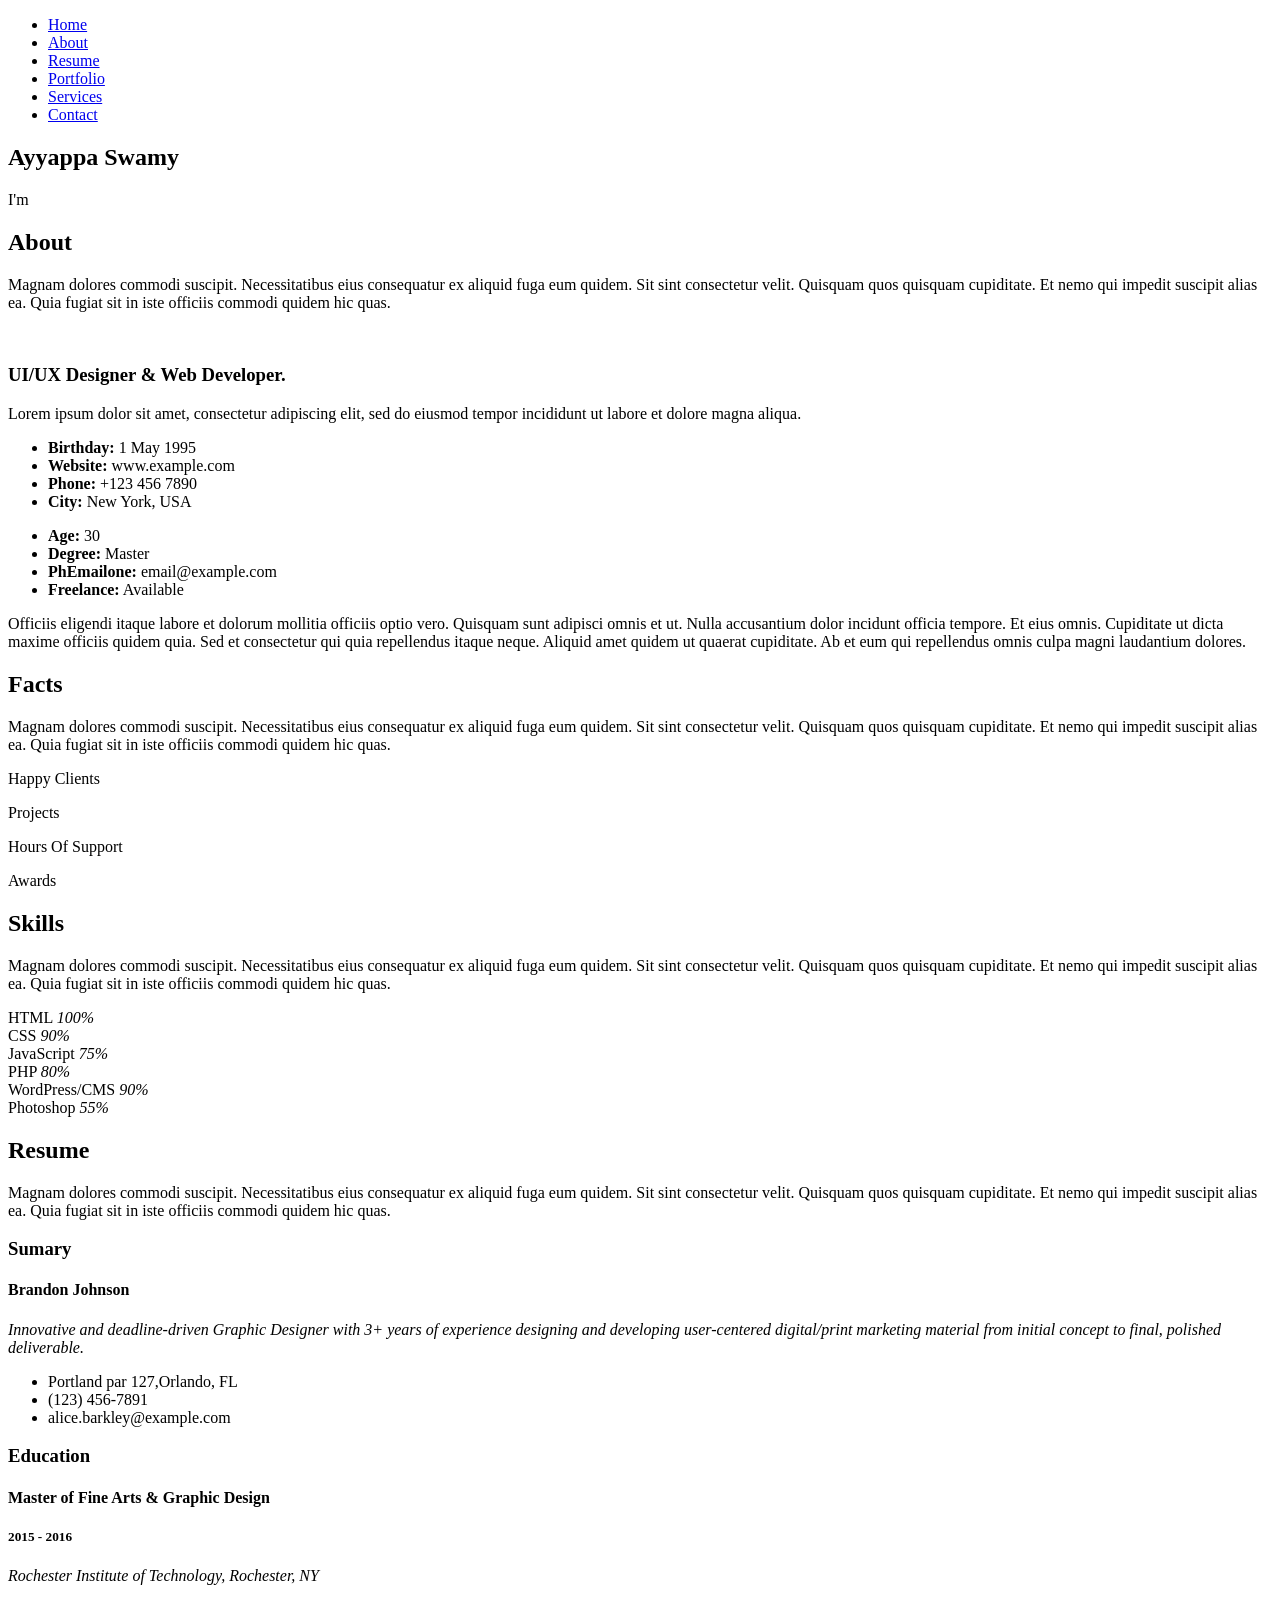
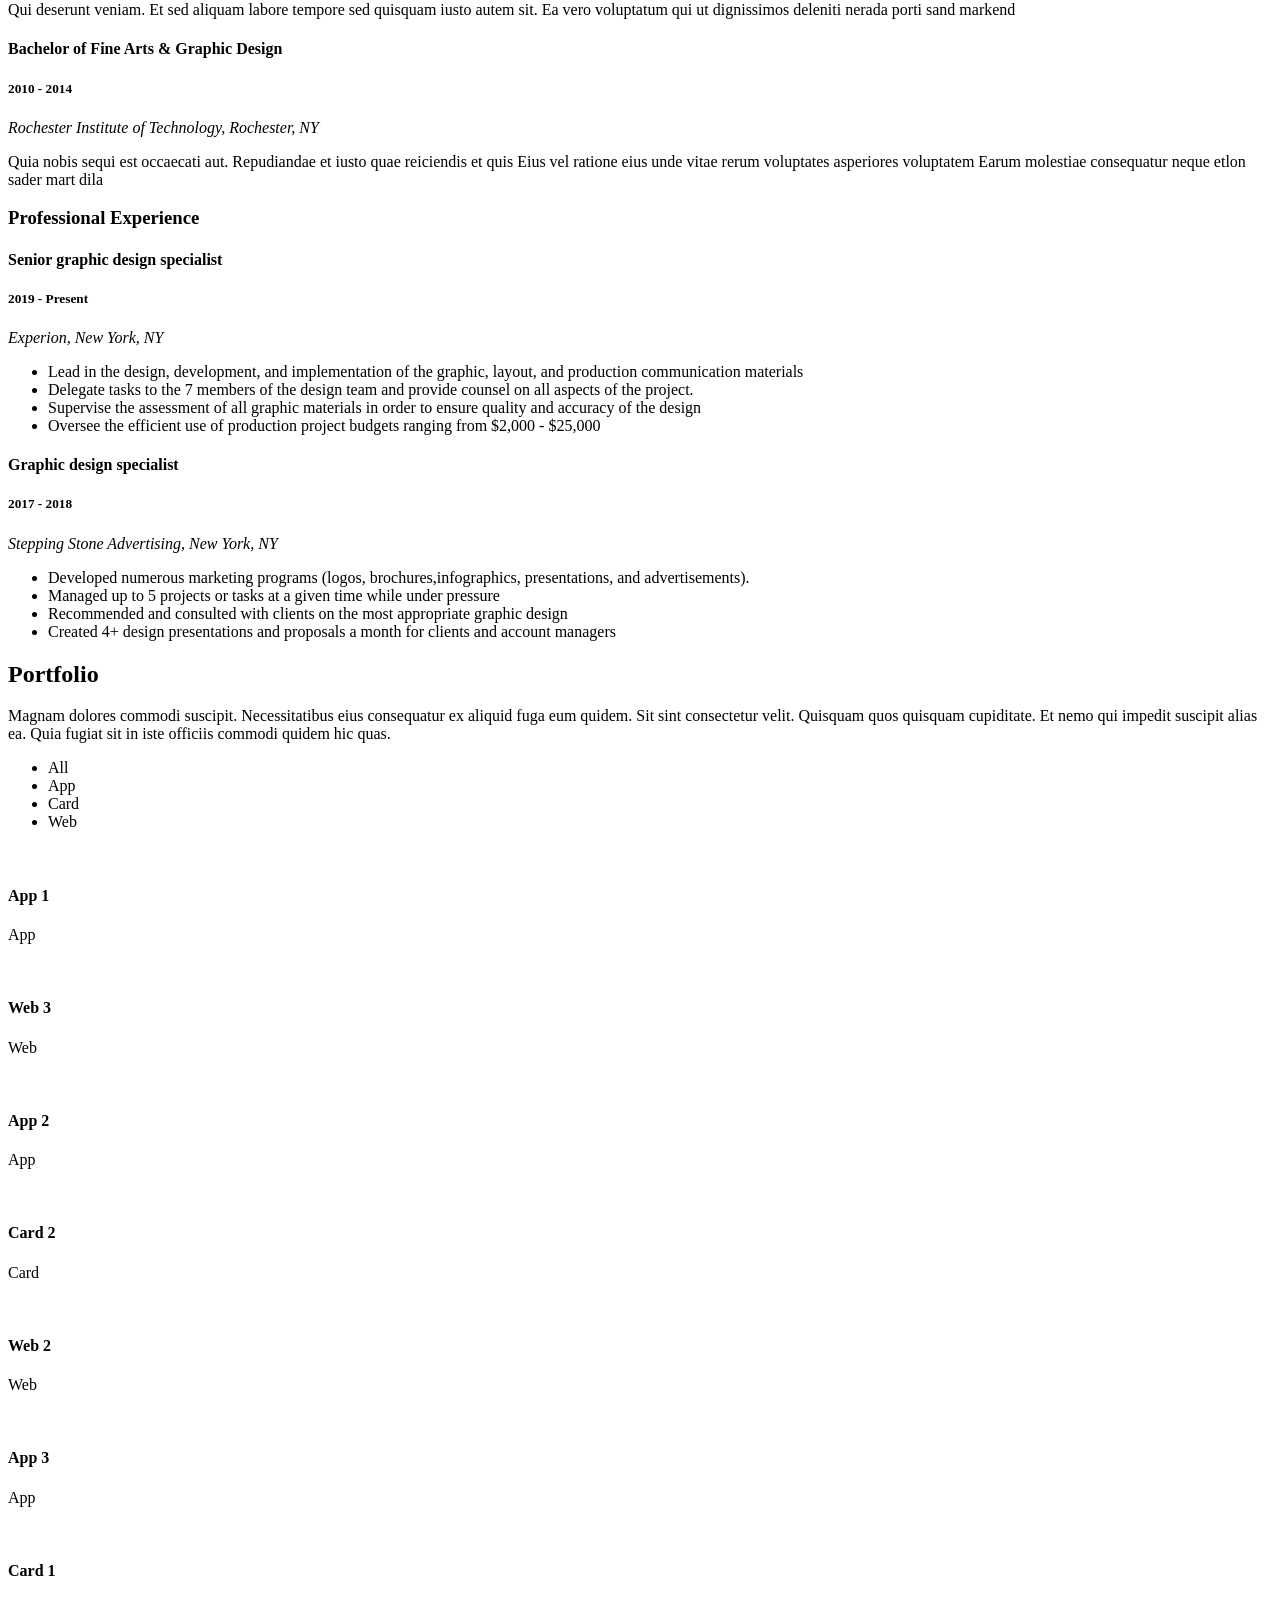
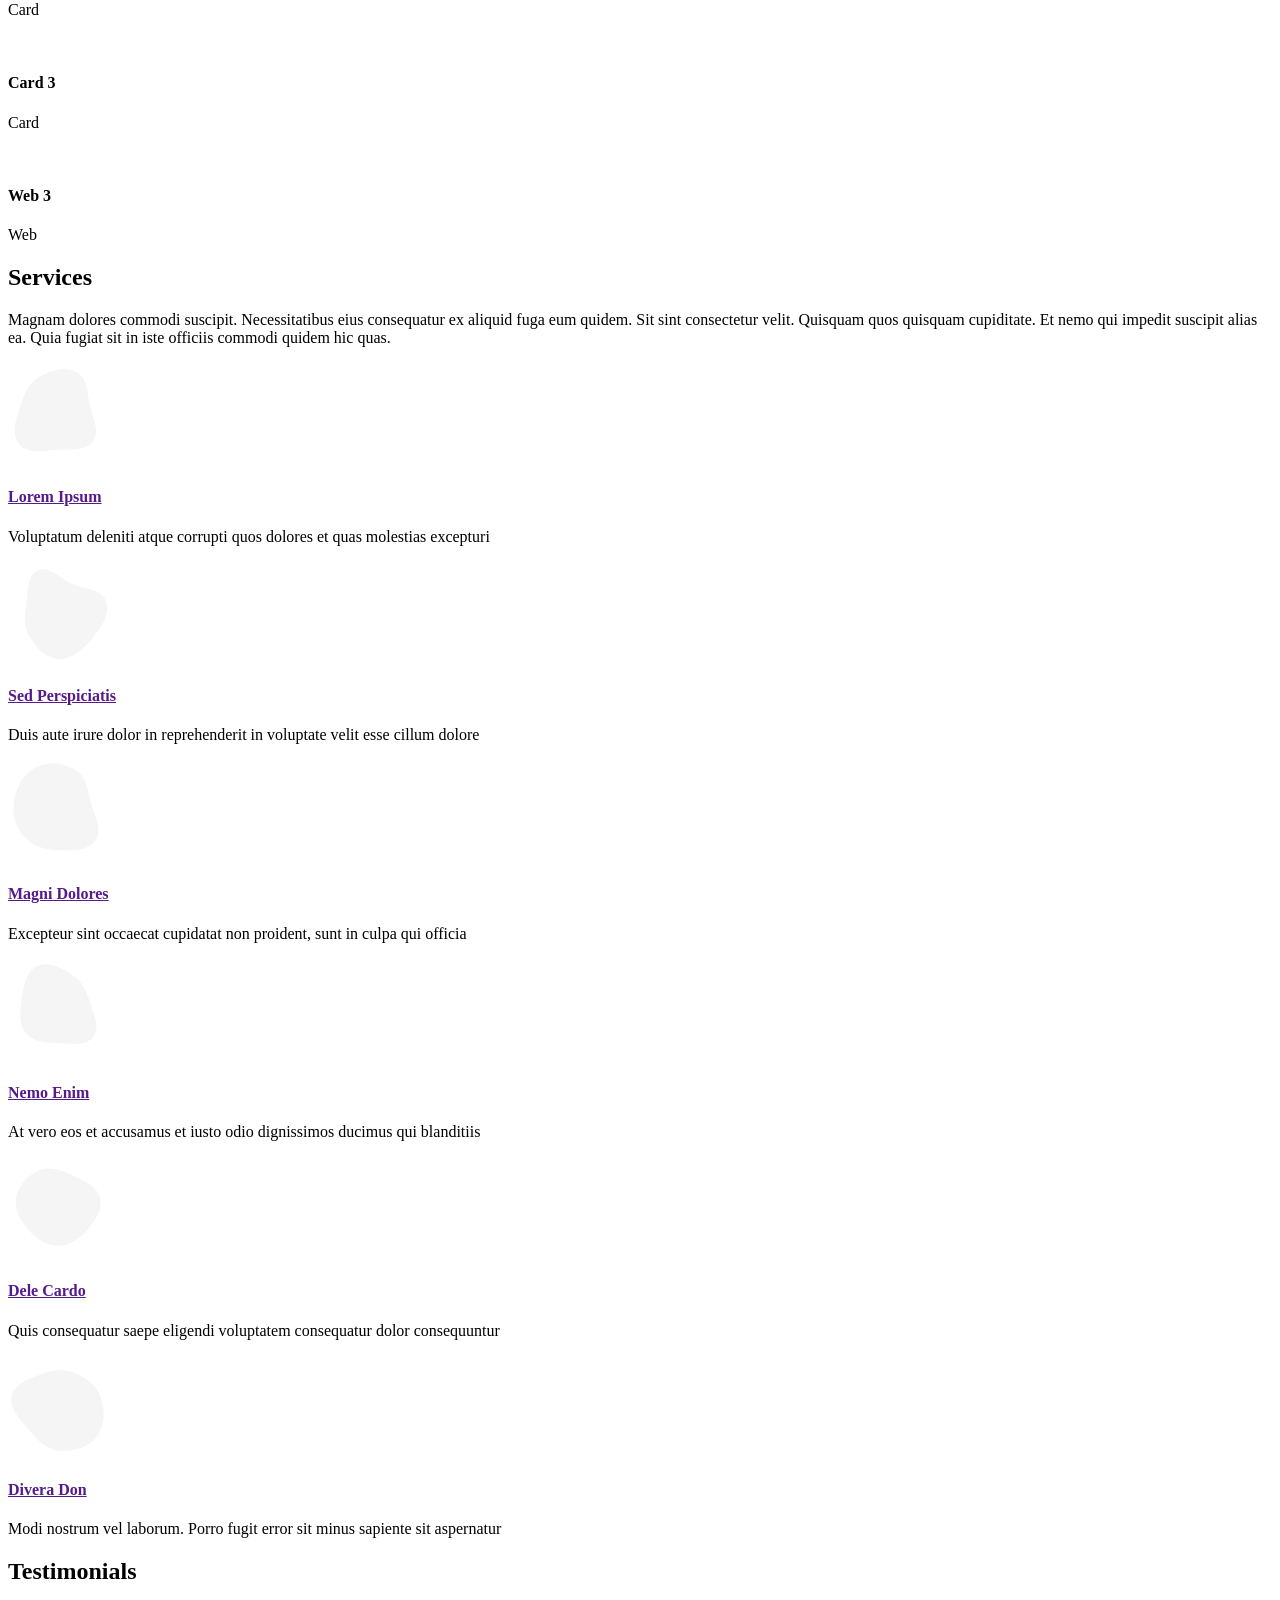
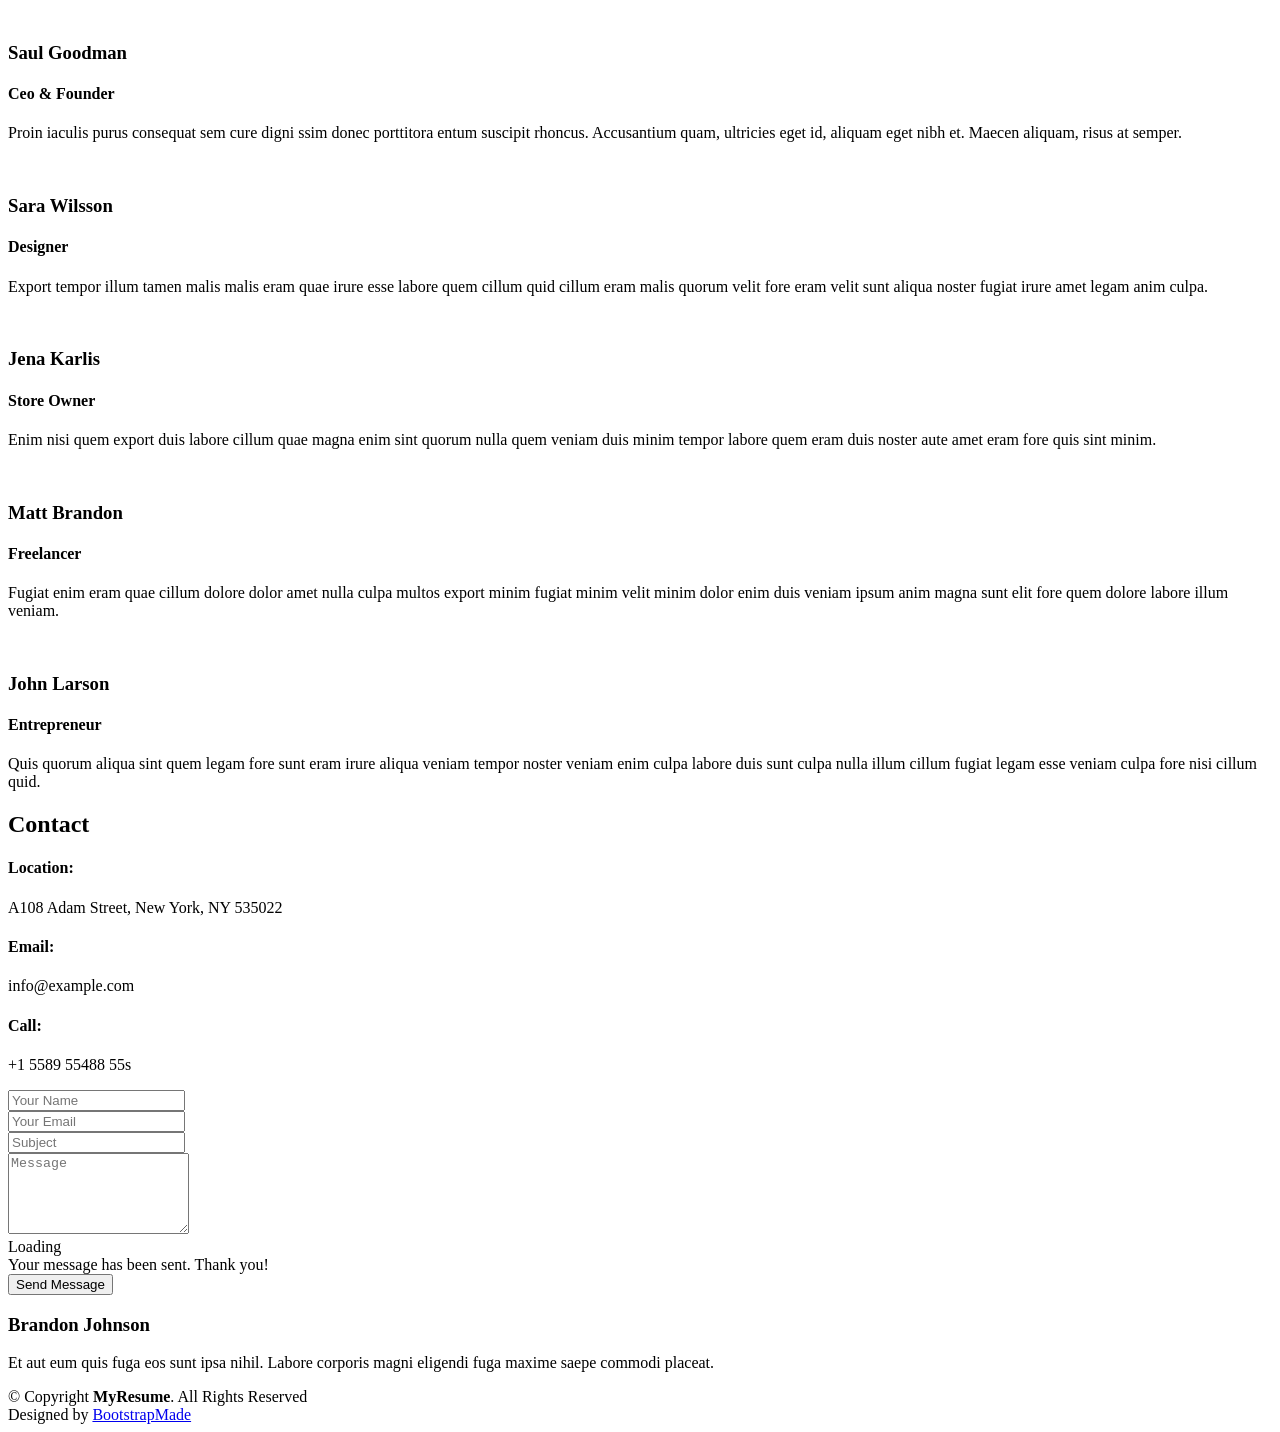
==== index.html @ 85e44314 "Update index.html" ====
<!DOCTYPE html>
<html lang="en">

<head>
  <meta charset="utf-8">
  <meta content="width=device-width, initial-scale=1.0" name="viewport">

  <title>Ayyappa Swamy Resume - Index</title>
  <meta content="" name="description">
  <meta content="" name="keywords">

  <!-- Favicons -->
  <link href="assets/img/favicon.png" rel="icon">
  <link href="assets/img/apple-touch-icon.png" rel="apple-touch-icon">

  <!-- Google Fonts -->
  <link href="https://fonts.googleapis.com/css?family=Open+Sans:300,300i,400,400i,600,600i,700,700i|Raleway:300,300i,400,400i,500,500i,600,600i,700,700i|Poppins:300,300i,400,400i,500,500i,600,600i,700,700i" rel="stylesheet">

  <!-- Vendor CSS Files -->
  <link href="assets/vendor/aos/aos.css" rel="stylesheet">
  <link href="assets/vendor/bootstrap/css/bootstrap.min.css" rel="stylesheet">
  <link href="assets/vendor/bootstrap-icons/bootstrap-icons.css" rel="stylesheet">
  <link href="assets/vendor/boxicons/css/boxicons.min.css" rel="stylesheet">
  <link href="assets/vendor/glightbox/css/glightbox.min.css" rel="stylesheet">
  <link href="assets/vendor/swiper/swiper-bundle.min.css" rel="stylesheet">

  <!-- Template Main CSS File -->
  <link href="assets/css/style.css" rel="stylesheet">

  <!-- =======================================================
  * Template Name: MyResume - v4.7.0
  * Template URL: https://bootstrapmade.com/free-html-bootstrap-template-my-resume/
  * Author: BootstrapMade.com
  * License: https://bootstrapmade.com/license/
  ======================================================== -->
</head>

<body>

  <!-- ======= Mobile nav toggle button ======= -->
  <!-- <button type="button" class="mobile-nav-toggle d-xl-none"><i class="bi bi-list mobile-nav-toggle"></i></button> -->
  <i class="bi bi-list mobile-nav-toggle d-xl-none"></i>
  <!-- ======= Header ======= -->
  <header id="header" class="d-flex flex-column justify-content-center">

    <nav id="navbar" class="navbar nav-menu">
      <ul>
        <li><a href="#hero" class="nav-link scrollto active"><i class="bx bx-home"></i> <span>Home</span></a></li>
        <li><a href="#about" class="nav-link scrollto"><i class="bx bx-user"></i> <span>About</span></a></li>
        <li><a href="#resume" class="nav-link scrollto"><i class="bx bx-file-blank"></i> <span>Resume</span></a></li>
        <li><a href="#portfolio" class="nav-link scrollto"><i class="bx bx-book-content"></i> <span>Portfolio</span></a></li>
        <li><a href="#services" class="nav-link scrollto"><i class="bx bx-server"></i> <span>Services</span></a></li>
        <li><a href="#contact" class="nav-link scrollto"><i class="bx bx-envelope"></i> <span>Contact</span></a></li>
      </ul>
    </nav><!-- .nav-menu -->

  </header><!-- End Header -->

  <!-- ======= Hero Section ======= -->
  <section id="hero" class="d-flex flex-column justify-content-center">
    <div class="container" data-aos="zoom-in" data-aos-delay="100">
      <h1>Ayyappa Swamy</h1>
      <p>I'm <span class="typed" data-typed-items="Designer, Developer, Freelancer, Photographer"></span></p>
      <div class="social-links">
        <a href="#" class="twitter"><i class="bx bxl-twitter"></i></a>
        <a href="#" class="facebook"><i class="bx bxl-facebook"></i></a>
        <a href="#" class="instagram"><i class="bx bxl-instagram"></i></a>
        <a href="#" class="google-plus"><i class="bx bxl-skype"></i></a>
        <a href="#" class="linkedin"><i class="bx bxl-linkedin"></i></a>
      </div>
    </div>
  </section><!-- End Hero -->

  <main id="main">

    <!-- ======= About Section ======= -->
    <section id="about" class="about">
      <div class="container" data-aos="fade-up">

        <div class="section-title">
          <h2>About</h2>
          <p>Magnam dolores commodi suscipit. Necessitatibus eius consequatur ex aliquid fuga eum quidem. Sit sint consectetur velit. Quisquam quos quisquam cupiditate. Et nemo qui impedit suscipit alias ea. Quia fugiat sit in iste officiis commodi quidem hic quas.</p>
        </div>

        <div class="row">
          <div class="col-lg-4">
            <img src="assets/img/profile-img.jpg" class="img-fluid" alt="">
          </div>
          <div class="col-lg-8 pt-4 pt-lg-0 content">
            <h3>UI/UX Designer &amp; Web Developer.</h3>
            <p class="fst-italic">
              Lorem ipsum dolor sit amet, consectetur adipiscing elit, sed do eiusmod tempor incididunt ut labore et dolore
              magna aliqua.
            </p>
            <div class="row">
              <div class="col-lg-6">
                <ul>
                  <li><i class="bi bi-chevron-right"></i> <strong>Birthday:</strong> <span>1 May 1995</span></li>
                  <li><i class="bi bi-chevron-right"></i> <strong>Website:</strong> <span>www.example.com</span></li>
                  <li><i class="bi bi-chevron-right"></i> <strong>Phone:</strong> <span>+123 456 7890</span></li>
                  <li><i class="bi bi-chevron-right"></i> <strong>City:</strong> <span>New York, USA</span></li>
                </ul>
              </div>
              <div class="col-lg-6">
                <ul>
                  <li><i class="bi bi-chevron-right"></i> <strong>Age:</strong> <span>30</span></li>
                  <li><i class="bi bi-chevron-right"></i> <strong>Degree:</strong> <span>Master</span></li>
                  <li><i class="bi bi-chevron-right"></i> <strong>PhEmailone:</strong> <span>email@example.com</span></li>
                  <li><i class="bi bi-chevron-right"></i> <strong>Freelance:</strong> <span>Available</span></li>
                </ul>
              </div>
            </div>
            <p>
              Officiis eligendi itaque labore et dolorum mollitia officiis optio vero. Quisquam sunt adipisci omnis et ut. Nulla accusantium dolor incidunt officia tempore. Et eius omnis.
              Cupiditate ut dicta maxime officiis quidem quia. Sed et consectetur qui quia repellendus itaque neque. Aliquid amet quidem ut quaerat cupiditate. Ab et eum qui repellendus omnis culpa magni laudantium dolores.
            </p>
          </div>
        </div>

      </div>
    </section><!-- End About Section -->

    <!-- ======= Facts Section ======= -->
    <section id="facts" class="facts">
      <div class="container" data-aos="fade-up">

        <div class="section-title">
          <h2>Facts</h2>
          <p>Magnam dolores commodi suscipit. Necessitatibus eius consequatur ex aliquid fuga eum quidem. Sit sint consectetur velit. Quisquam quos quisquam cupiditate. Et nemo qui impedit suscipit alias ea. Quia fugiat sit in iste officiis commodi quidem hic quas.</p>
        </div>

        <div class="row">

          <div class="col-lg-3 col-md-6">
            <div class="count-box">
              <i class="bi bi-emoji-smile"></i>
              <span data-purecounter-start="0" data-purecounter-end="232" data-purecounter-duration="1" class="purecounter"></span>
              <p>Happy Clients</p>
            </div>
          </div>

          <div class="col-lg-3 col-md-6 mt-5 mt-md-0">
            <div class="count-box">
              <i class="bi bi-journal-richtext"></i>
              <span data-purecounter-start="0" data-purecounter-end="521" data-purecounter-duration="1" class="purecounter"></span>
              <p>Projects</p>
            </div>
          </div>

          <div class="col-lg-3 col-md-6 mt-5 mt-lg-0">
            <div class="count-box">
              <i class="bi bi-headset"></i>
              <span data-purecounter-start="0" data-purecounter-end="1463" data-purecounter-duration="1" class="purecounter"></span>
              <p>Hours Of Support</p>
            </div>
          </div>

          <div class="col-lg-3 col-md-6 mt-5 mt-lg-0">
            <div class="count-box">
              <i class="bi bi-award"></i>
              <span data-purecounter-start="0" data-purecounter-end="25" data-purecounter-duration="1" class="purecounter"></span>
              <p>Awards</p>
            </div>
          </div>

        </div>

      </div>
    </section><!-- End Facts Section -->

    <!-- ======= Skills Section ======= -->
    <section id="skills" class="skills section-bg">
      <div class="container" data-aos="fade-up">

        <div class="section-title">
          <h2>Skills</h2>
          <p>Magnam dolores commodi suscipit. Necessitatibus eius consequatur ex aliquid fuga eum quidem. Sit sint consectetur velit. Quisquam quos quisquam cupiditate. Et nemo qui impedit suscipit alias ea. Quia fugiat sit in iste officiis commodi quidem hic quas.</p>
        </div>

        <div class="row skills-content">

          <div class="col-lg-6">

            <div class="progress">
              <span class="skill">HTML <i class="val">100%</i></span>
              <div class="progress-bar-wrap">
                <div class="progress-bar" role="progressbar" aria-valuenow="100" aria-valuemin="0" aria-valuemax="100"></div>
              </div>
            </div>

            <div class="progress">
              <span class="skill">CSS <i class="val">90%</i></span>
              <div class="progress-bar-wrap">
                <div class="progress-bar" role="progressbar" aria-valuenow="90" aria-valuemin="0" aria-valuemax="100"></div>
              </div>
            </div>

            <div class="progress">
              <span class="skill">JavaScript <i class="val">75%</i></span>
              <div class="progress-bar-wrap">
                <div class="progress-bar" role="progressbar" aria-valuenow="75" aria-valuemin="0" aria-valuemax="100"></div>
              </div>
            </div>

          </div>

          <div class="col-lg-6">

            <div class="progress">
              <span class="skill">PHP <i class="val">80%</i></span>
              <div class="progress-bar-wrap">
                <div class="progress-bar" role="progressbar" aria-valuenow="80" aria-valuemin="0" aria-valuemax="100"></div>
              </div>
            </div>

            <div class="progress">
              <span class="skill">WordPress/CMS <i class="val">90%</i></span>
              <div class="progress-bar-wrap">
                <div class="progress-bar" role="progressbar" aria-valuenow="90" aria-valuemin="0" aria-valuemax="100"></div>
              </div>
            </div>

            <div class="progress">
              <span class="skill">Photoshop <i class="val">55%</i></span>
              <div class="progress-bar-wrap">
                <div class="progress-bar" role="progressbar" aria-valuenow="55" aria-valuemin="0" aria-valuemax="100"></div>
              </div>
            </div>

          </div>

        </div>

      </div>
    </section><!-- End Skills Section -->

    <!-- ======= Resume Section ======= -->
    <section id="resume" class="resume">
      <div class="container" data-aos="fade-up">

        <div class="section-title">
          <h2>Resume</h2>
          <p>Magnam dolores commodi suscipit. Necessitatibus eius consequatur ex aliquid fuga eum quidem. Sit sint consectetur velit. Quisquam quos quisquam cupiditate. Et nemo qui impedit suscipit alias ea. Quia fugiat sit in iste officiis commodi quidem hic quas.</p>
        </div>

        <div class="row">
          <div class="col-lg-6">
            <h3 class="resume-title">Sumary</h3>
            <div class="resume-item pb-0">
              <h4>Brandon Johnson</h4>
              <p><em>Innovative and deadline-driven Graphic Designer with 3+ years of experience designing and developing user-centered digital/print marketing material from initial concept to final, polished deliverable.</em></p>
              <ul>
                <li>Portland par 127,Orlando, FL</li>
                <li>(123) 456-7891</li>
                <li>alice.barkley@example.com</li>
              </ul>
            </div>

            <h3 class="resume-title">Education</h3>
            <div class="resume-item">
              <h4>Master of Fine Arts &amp; Graphic Design</h4>
              <h5>2015 - 2016</h5>
              <p><em>Rochester Institute of Technology, Rochester, NY</em></p>
              <p>Qui deserunt veniam. Et sed aliquam labore tempore sed quisquam iusto autem sit. Ea vero voluptatum qui ut dignissimos deleniti nerada porti sand markend</p>
            </div>
            <div class="resume-item">
              <h4>Bachelor of Fine Arts &amp; Graphic Design</h4>
              <h5>2010 - 2014</h5>
              <p><em>Rochester Institute of Technology, Rochester, NY</em></p>
              <p>Quia nobis sequi est occaecati aut. Repudiandae et iusto quae reiciendis et quis Eius vel ratione eius unde vitae rerum voluptates asperiores voluptatem Earum molestiae consequatur neque etlon sader mart dila</p>
            </div>
          </div>
          <div class="col-lg-6">
            <h3 class="resume-title">Professional Experience</h3>
            <div class="resume-item">
              <h4>Senior graphic design specialist</h4>
              <h5>2019 - Present</h5>
              <p><em>Experion, New York, NY </em></p>
              <ul>
                <li>Lead in the design, development, and implementation of the graphic, layout, and production communication materials</li>
                <li>Delegate tasks to the 7 members of the design team and provide counsel on all aspects of the project. </li>
                <li>Supervise the assessment of all graphic materials in order to ensure quality and accuracy of the design</li>
                <li>Oversee the efficient use of production project budgets ranging from $2,000 - $25,000</li>
              </ul>
            </div>
            <div class="resume-item">
              <h4>Graphic design specialist</h4>
              <h5>2017 - 2018</h5>
              <p><em>Stepping Stone Advertising, New York, NY</em></p>
              <ul>
                <li>Developed numerous marketing programs (logos, brochures,infographics, presentations, and advertisements).</li>
                <li>Managed up to 5 projects or tasks at a given time while under pressure</li>
                <li>Recommended and consulted with clients on the most appropriate graphic design</li>
                <li>Created 4+ design presentations and proposals a month for clients and account managers</li>
              </ul>
            </div>
          </div>
        </div>

      </div>
    </section><!-- End Resume Section -->

    <!-- ======= Portfolio Section ======= -->
    <section id="portfolio" class="portfolio section-bg">
      <div class="container" data-aos="fade-up">

        <div class="section-title">
          <h2>Portfolio</h2>
          <p>Magnam dolores commodi suscipit. Necessitatibus eius consequatur ex aliquid fuga eum quidem. Sit sint consectetur velit. Quisquam quos quisquam cupiditate. Et nemo qui impedit suscipit alias ea. Quia fugiat sit in iste officiis commodi quidem hic quas.</p>
        </div>

        <div class="row">
          <div class="col-lg-12 d-flex justify-content-center" data-aos="fade-up" data-aos-delay="100">
            <ul id="portfolio-flters">
              <li data-filter="*" class="filter-active">All</li>
              <li data-filter=".filter-app">App</li>
              <li data-filter=".filter-card">Card</li>
              <li data-filter=".filter-web">Web</li>
            </ul>
          </div>
        </div>

        <div class="row portfolio-container" data-aos="fade-up" data-aos-delay="200">

          <div class="col-lg-4 col-md-6 portfolio-item filter-app">
            <div class="portfolio-wrap">
              <img src="assets/img/portfolio/portfolio-1.jpg" class="img-fluid" alt="">
              <div class="portfolio-info">
                <h4>App 1</h4>
                <p>App</p>
                <div class="portfolio-links">
                  <a href="assets/img/portfolio/portfolio-1.jpg" data-gallery="portfolioGallery" class="portfolio-lightbox" title="App 1"><i class="bx bx-plus"></i></a>
                  <a href="portfolio-details.html" class="portfolio-details-lightbox" data-glightbox="type: external" title="Portfolio Details"><i class="bx bx-link"></i></a>
                </div>
              </div>
            </div>
          </div>

          <div class="col-lg-4 col-md-6 portfolio-item filter-web">
            <div class="portfolio-wrap">
              <img src="assets/img/portfolio/portfolio-2.jpg" class="img-fluid" alt="">
              <div class="portfolio-info">
                <h4>Web 3</h4>
                <p>Web</p>
                <div class="portfolio-links">
                  <a href="assets/img/portfolio/portfolio-2.jpg" data-gallery="portfolioGallery" class="portfolio-lightbox" title="Web 3"><i class="bx bx-plus"></i></a>
                  <a href="portfolio-details.html" class="portfolio-details-lightbox" data-glightbox="type: external" title="Portfolio Details"><i class="bx bx-link"></i></a>
                </div>
              </div>
            </div>
          </div>

          <div class="col-lg-4 col-md-6 portfolio-item filter-app">
            <div class="portfolio-wrap">
              <img src="assets/img/portfolio/portfolio-3.jpg" class="img-fluid" alt="">
              <div class="portfolio-info">
                <h4>App 2</h4>
                <p>App</p>
                <div class="portfolio-links">
                  <a href="assets/img/portfolio/portfolio-3.jpg" data-gallery="portfolioGallery" class="portfolio-lightbox" title="App 2"><i class="bx bx-plus"></i></a>
                  <a href="portfolio-details.html" class="portfolio-details-lightbox" data-glightbox="type: external" title="Portfolio Details"><i class="bx bx-link"></i></a>
                </div>
              </div>
            </div>
          </div>

          <div class="col-lg-4 col-md-6 portfolio-item filter-card">
            <div class="portfolio-wrap">
              <img src="assets/img/portfolio/portfolio-4.jpg" class="img-fluid" alt="">
              <div class="portfolio-info">
                <h4>Card 2</h4>
                <p>Card</p>
                <div class="portfolio-links">
                  <a href="assets/img/portfolio/portfolio-4.jpg" data-gallery="portfolioGallery" class="portfolio-lightbox" title="Card 2"><i class="bx bx-plus"></i></a>
                  <a href="portfolio-details.html" class="portfolio-details-lightbox" data-glightbox="type: external" title="Portfolio Details"><i class="bx bx-link"></i></a>
                </div>
              </div>
            </div>
          </div>

          <div class="col-lg-4 col-md-6 portfolio-item filter-web">
            <div class="portfolio-wrap">
              <img src="assets/img/portfolio/portfolio-5.jpg" class="img-fluid" alt="">
              <div class="portfolio-info">
                <h4>Web 2</h4>
                <p>Web</p>
                <div class="portfolio-links">
                  <a href="assets/img/portfolio/portfolio-5.jpg" data-gallery="portfolioGallery" class="portfolio-lightbox" title="Web 2"><i class="bx bx-plus"></i></a>
                  <a href="portfolio-details.html" class="portfolio-details-lightbox" data-glightbox="type: external" title="Portfolio Details"><i class="bx bx-link"></i></a>
                </div>
              </div>
            </div>
          </div>

          <div class="col-lg-4 col-md-6 portfolio-item filter-app">
            <div class="portfolio-wrap">
              <img src="assets/img/portfolio/portfolio-6.jpg" class="img-fluid" alt="">
              <div class="portfolio-info">
                <h4>App 3</h4>
                <p>App</p>
                <div class="portfolio-links">
                  <a href="assets/img/portfolio/portfolio-6.jpg" data-gallery="portfolioGallery" class="portfolio-lightbox" title="App 3"><i class="bx bx-plus"></i></a>
                  <a href="portfolio-details.html" class="portfolio-details-lightbox" data-glightbox="type: external" title="Portfolio Details"><i class="bx bx-link"></i></a>
                </div>
              </div>
            </div>
          </div>

          <div class="col-lg-4 col-md-6 portfolio-item filter-card">
            <div class="portfolio-wrap">
              <img src="assets/img/portfolio/portfolio-7.jpg" class="img-fluid" alt="">
              <div class="portfolio-info">
                <h4>Card 1</h4>
                <p>Card</p>
                <div class="portfolio-links">
                  <a href="assets/img/portfolio/portfolio-7.jpg" data-gallery="portfolioGallery" class="portfolio-lightbox" title="Card 1"><i class="bx bx-plus"></i></a>
                  <a href="portfolio-details.html" class="portfolio-details-lightbox" data-glightbox="type: external" title="Portfolio Details"><i class="bx bx-link"></i></a>
                </div>
              </div>
            </div>
          </div>

          <div class="col-lg-4 col-md-6 portfolio-item filter-card">
            <div class="portfolio-wrap">
              <img src="assets/img/portfolio/portfolio-8.jpg" class="img-fluid" alt="">
              <div class="portfolio-info">
                <h4>Card 3</h4>
                <p>Card</p>
                <div class="portfolio-links">
                  <a href="assets/img/portfolio/portfolio-8.jpg" data-gallery="portfolioGallery" class="portfolio-lightbox" title="Card 3"><i class="bx bx-plus"></i></a>
                  <a href="portfolio-details.html" class="portfolio-details-lightbox" data-glightbox="type: external" title="Portfolio Details"><i class="bx bx-link"></i></a>
                </div>
              </div>
            </div>
          </div>

          <div class="col-lg-4 col-md-6 portfolio-item filter-web">
            <div class="portfolio-wrap">
              <img src="assets/img/portfolio/portfolio-9.jpg" class="img-fluid" alt="">
              <div class="portfolio-info">
                <h4>Web 3</h4>
                <p>Web</p>
                <div class="portfolio-links">
                  <a href="assets/img/portfolio/portfolio-9.jpg" data-gallery="portfolioGallery" class="portfolio-lightbox" title="Web 3"><i class="bx bx-plus"></i></a>
                  <a href="portfolio-details.html" class="portfolio-details-lightbox" data-glightbox="type: external" title="Portfolio Details"><i class="bx bx-link"></i></a>
                </div>
              </div>
            </div>
          </div>

        </div>

      </div>
    </section><!-- End Portfolio Section -->

    <!-- ======= Services Section ======= -->
    <section id="services" class="services">
      <div class="container" data-aos="fade-up">

        <div class="section-title">
          <h2>Services</h2>
          <p>Magnam dolores commodi suscipit. Necessitatibus eius consequatur ex aliquid fuga eum quidem. Sit sint consectetur velit. Quisquam quos quisquam cupiditate. Et nemo qui impedit suscipit alias ea. Quia fugiat sit in iste officiis commodi quidem hic quas.</p>
        </div>

        <div class="row">

          <div class="col-lg-4 col-md-6 d-flex align-items-stretch" data-aos="zoom-in" data-aos-delay="100">
            <div class="icon-box iconbox-blue">
              <div class="icon">
                <svg width="100" height="100" viewBox="0 0 600 600" xmlns="http://www.w3.org/2000/svg">
                  <path stroke="none" stroke-width="0" fill="#f5f5f5" d="M300,521.0016835830174C376.1290562159157,517.8887921683347,466.0731472004068,529.7835943286574,510.70327084640275,468.03025145048787C554.3714126377745,407.6079735673963,508.03601936045806,328.9844924480964,491.2728898941984,256.3432110539036C474.5976632858925,184.082847569629,479.9380746630129,96.60480741107993,416.23090153303,58.64404602377083C348.86323505073057,18.502131276798302,261.93793281208167,40.57373210992963,193.5410806939664,78.93577620505333C130.42746243093433,114.334589627462,98.30271207620316,179.96522072025542,76.75703585869454,249.04625023123273C51.97151888228291,328.5150500222984,13.704378332031375,421.85034740162234,66.52175969318436,486.19268352777647C119.04800174914682,550.1803526380478,217.28368757567262,524.383925680826,300,521.0016835830174"></path>
                </svg>
                <i class="bx bxl-dribbble"></i>
              </div>
              <h4><a href="">Lorem Ipsum</a></h4>
              <p>Voluptatum deleniti atque corrupti quos dolores et quas molestias excepturi</p>
            </div>
          </div>

          <div class="col-lg-4 col-md-6 d-flex align-items-stretch mt-4 mt-md-0" data-aos="zoom-in" data-aos-delay="200">
            <div class="icon-box iconbox-orange ">
              <div class="icon">
                <svg width="100" height="100" viewBox="0 0 600 600" xmlns="http://www.w3.org/2000/svg">
                  <path stroke="none" stroke-width="0" fill="#f5f5f5" d="M300,582.0697525312426C382.5290701553225,586.8405444964366,449.9789794690241,525.3245884688669,502.5850820975895,461.55621195738473C556.606425686781,396.0723002908107,615.8543463187945,314.28637112970534,586.6730223649479,234.56875336149918C558.9533121215079,158.8439757836574,454.9685369536778,164.00468322053177,381.49747125262974,130.76875717737553C312.15926192815925,99.40240125094834,248.97055460311594,18.661163978235184,179.8680185752513,50.54337015887873C110.5421016452524,82.52863877960104,119.82277516462835,180.83849132639028,109.12597500060166,256.43424936330496C100.08760227029461,320.3096726198365,92.17705696193138,384.0621239912766,124.79988738764834,439.7174275375508C164.83382741302287,508.01625554203684,220.96474134820875,577.5009287672846,300,582.0697525312426"></path>
                </svg>
                <i class="bx bx-file"></i>
              </div>
              <h4><a href="">Sed Perspiciatis</a></h4>
              <p>Duis aute irure dolor in reprehenderit in voluptate velit esse cillum dolore</p>
            </div>
          </div>

          <div class="col-lg-4 col-md-6 d-flex align-items-stretch mt-4 mt-lg-0" data-aos="zoom-in" data-aos-delay="300">
            <div class="icon-box iconbox-pink">
              <div class="icon">
                <svg width="100" height="100" viewBox="0 0 600 600" xmlns="http://www.w3.org/2000/svg">
                  <path stroke="none" stroke-width="0" fill="#f5f5f5" d="M300,541.5067337569781C382.14930387511276,545.0595476570109,479.8736841581634,548.3450877840088,526.4010558755058,480.5488172755941C571.5218469581645,414.80211281144784,517.5187510058486,332.0715597781072,496.52539010469104,255.14436215662573C477.37192572678356,184.95920475031193,473.57363656557914,105.61284051026155,413.0603344069578,65.22779650032875C343.27470386102294,18.654635553484475,251.2091493199835,5.337323636656869,175.0934190732945,40.62881213300186C97.87086631185822,76.43348514350839,51.98124368387456,156.15599469081315,36.44837278890362,239.84606092416172C21.716077023791087,319.22268207091537,43.775223500013084,401.1760424656574,96.891909868211,461.97329694683043C147.22146801428983,519.5804099606455,223.5754009179313,538.201503339737,300,541.5067337569781"></path>
                </svg>
                <i class="bx bx-tachometer"></i>
              </div>
              <h4><a href="">Magni Dolores</a></h4>
              <p>Excepteur sint occaecat cupidatat non proident, sunt in culpa qui officia</p>
            </div>
          </div>

          <div class="col-lg-4 col-md-6 d-flex align-items-stretch mt-4" data-aos="zoom-in" data-aos-delay="100">
            <div class="icon-box iconbox-yellow">
              <div class="icon">
                <svg width="100" height="100" viewBox="0 0 600 600" xmlns="http://www.w3.org/2000/svg">
                  <path stroke="none" stroke-width="0" fill="#f5f5f5" d="M300,503.46388370962813C374.79870501325706,506.71871716319447,464.8034551963731,527.1746412648533,510.4981551193396,467.86667711651364C555.9287308511215,408.9015244558933,512.6030010748507,327.5744911775523,490.211057578863,256.5855673507754C471.097692560561,195.9906835881958,447.69079081568157,138.11976852964426,395.19560036434837,102.3242989838813C329.3053358748298,57.3949838291264,248.02791733380457,8.279543830951368,175.87071277845988,42.242879143198664C103.41431057327972,76.34704239035025,93.79494320519305,170.9812938413882,81.28167332365135,250.07896920659033C70.17666984294237,320.27484674793965,64.84698225790005,396.69656628748305,111.28512138212992,450.4950937839243C156.20124167950087,502.5303643271138,231.32542653798444,500.4755392045468,300,503.46388370962813"></path>
                </svg>
                <i class="bx bx-layer"></i>
              </div>
              <h4><a href="">Nemo Enim</a></h4>
              <p>At vero eos et accusamus et iusto odio dignissimos ducimus qui blanditiis</p>
            </div>
          </div>

          <div class="col-lg-4 col-md-6 d-flex align-items-stretch mt-4" data-aos="zoom-in" data-aos-delay="200">
            <div class="icon-box iconbox-red">
              <div class="icon">
                <svg width="100" height="100" viewBox="0 0 600 600" xmlns="http://www.w3.org/2000/svg">
                  <path stroke="none" stroke-width="0" fill="#f5f5f5" d="M300,532.3542879108572C369.38199826031484,532.3153073249985,429.10787420159085,491.63046689027357,474.5244479745417,439.17860296908856C522.8885846962883,383.3225815378663,569.1668002868075,314.3205725914397,550.7432151929288,242.7694973846089C532.6665558377875,172.5657663291529,456.2379748765914,142.6223662098291,390.3689995646985,112.34683881706744C326.66090330228417,83.06452184765237,258.84405631176094,53.51806209861945,193.32584062364296,78.48882559362697C121.61183558270385,105.82097193414197,62.805066853699245,167.19869350419734,48.57481801355237,242.6138429142374C34.843463184063346,315.3850353017275,76.69343916112496,383.4422959591041,125.22947124332185,439.3748458443577C170.7312796277747,491.8107796887764,230.57421082200815,532.3932930995766,300,532.3542879108572"></path>
                </svg>
                <i class="bx bx-slideshow"></i>
              </div>
              <h4><a href="">Dele Cardo</a></h4>
              <p>Quis consequatur saepe eligendi voluptatem consequatur dolor consequuntur</p>
            </div>
          </div>

          <div class="col-lg-4 col-md-6 d-flex align-items-stretch mt-4" data-aos="zoom-in" data-aos-delay="300">
            <div class="icon-box iconbox-teal">
              <div class="icon">
                <svg width="100" height="100" viewBox="0 0 600 600" xmlns="http://www.w3.org/2000/svg">
                  <path stroke="none" stroke-width="0" fill="#f5f5f5" d="M300,566.797414625762C385.7384707136149,576.1784315230908,478.7894351017131,552.8928747891023,531.9192734346935,484.94944893311C584.6109503024035,417.5663521118492,582.489472248146,322.67544863468447,553.9536738515405,242.03673114598146C529.1557734026468,171.96086150256528,465.24506316201064,127.66468636344209,395.9583748389544,100.7403814666027C334.2173773831606,76.7482773500951,269.4350130405921,84.62216499799875,207.1952322260088,107.2889140133804C132.92018162631612,134.33871894543012,41.79353780512637,160.00259165414826,22.644507872594943,236.69541883565114C3.319112789854554,314.0945973066697,72.72355303640163,379.243833228382,124.04198916343866,440.3218312028393C172.9286146004772,498.5055451809895,224.45579914871206,558.5317968840102,300,566.797414625762"></path>
                </svg>
                <i class="bx bx-arch"></i>
              </div>
              <h4><a href="">Divera Don</a></h4>
              <p>Modi nostrum vel laborum. Porro fugit error sit minus sapiente sit aspernatur</p>
            </div>
          </div>

        </div>

      </div>
    </section><!-- End Services Section -->

    <!-- ======= Testimonials Section ======= -->
    <section id="testimonials" class="testimonials section-bg">
      <div class="container" data-aos="fade-up">

        <div class="section-title">
          <h2>Testimonials</h2>
        </div>

        <div class="testimonials-slider swiper" data-aos="fade-up" data-aos-delay="100">
          <div class="swiper-wrapper">

            <div class="swiper-slide">
              <div class="testimonial-item">
                <img src="assets/img/testimonials/testimonials-1.jpg" class="testimonial-img" alt="">
                <h3>Saul Goodman</h3>
                <h4>Ceo &amp; Founder</h4>
                <p>
                  <i class="bx bxs-quote-alt-left quote-icon-left"></i>
                  Proin iaculis purus consequat sem cure digni ssim donec porttitora entum suscipit rhoncus. Accusantium quam, ultricies eget id, aliquam eget nibh et. Maecen aliquam, risus at semper.
                  <i class="bx bxs-quote-alt-right quote-icon-right"></i>
                </p>
              </div>
            </div><!-- End testimonial item -->

            <div class="swiper-slide">
              <div class="testimonial-item">
                <img src="assets/img/testimonials/testimonials-2.jpg" class="testimonial-img" alt="">
                <h3>Sara Wilsson</h3>
                <h4>Designer</h4>
                <p>
                  <i class="bx bxs-quote-alt-left quote-icon-left"></i>
                  Export tempor illum tamen malis malis eram quae irure esse labore quem cillum quid cillum eram malis quorum velit fore eram velit sunt aliqua noster fugiat irure amet legam anim culpa.
                  <i class="bx bxs-quote-alt-right quote-icon-right"></i>
                </p>
              </div>
            </div><!-- End testimonial item -->

            <div class="swiper-slide">
              <div class="testimonial-item">
                <img src="assets/img/testimonials/testimonials-3.jpg" class="testimonial-img" alt="">
                <h3>Jena Karlis</h3>
                <h4>Store Owner</h4>
                <p>
                  <i class="bx bxs-quote-alt-left quote-icon-left"></i>
                  Enim nisi quem export duis labore cillum quae magna enim sint quorum nulla quem veniam duis minim tempor labore quem eram duis noster aute amet eram fore quis sint minim.
                  <i class="bx bxs-quote-alt-right quote-icon-right"></i>
                </p>
              </div>
            </div><!-- End testimonial item -->

            <div class="swiper-slide">
              <div class="testimonial-item">
                <img src="assets/img/testimonials/testimonials-4.jpg" class="testimonial-img" alt="">
                <h3>Matt Brandon</h3>
                <h4>Freelancer</h4>
                <p>
                  <i class="bx bxs-quote-alt-left quote-icon-left"></i>
                  Fugiat enim eram quae cillum dolore dolor amet nulla culpa multos export minim fugiat minim velit minim dolor enim duis veniam ipsum anim magna sunt elit fore quem dolore labore illum veniam.
                  <i class="bx bxs-quote-alt-right quote-icon-right"></i>
                </p>
              </div>
            </div><!-- End testimonial item -->

            <div class="swiper-slide">
              <div class="testimonial-item">
                <img src="assets/img/testimonials/testimonials-5.jpg" class="testimonial-img" alt="">
                <h3>John Larson</h3>
                <h4>Entrepreneur</h4>
                <p>
                  <i class="bx bxs-quote-alt-left quote-icon-left"></i>
                  Quis quorum aliqua sint quem legam fore sunt eram irure aliqua veniam tempor noster veniam enim culpa labore duis sunt culpa nulla illum cillum fugiat legam esse veniam culpa fore nisi cillum quid.
                  <i class="bx bxs-quote-alt-right quote-icon-right"></i>
                </p>
              </div>
            </div><!-- End testimonial item -->

          </div>
          <div class="swiper-pagination"></div>
        </div>

      </div>
    </section><!-- End Testimonials Section -->

    <!-- ======= Contact Section ======= -->
    <section id="contact" class="contact">
      <div class="container" data-aos="fade-up">

        <div class="section-title">
          <h2>Contact</h2>
        </div>

        <div class="row mt-1">

          <div class="col-lg-4">
            <div class="info">
              <div class="address">
                <i class="bi bi-geo-alt"></i>
                <h4>Location:</h4>
                <p>A108 Adam Street, New York, NY 535022</p>
              </div>

              <div class="email">
                <i class="bi bi-envelope"></i>
                <h4>Email:</h4>
                <p>info@example.com</p>
              </div>

              <div class="phone">
                <i class="bi bi-phone"></i>
                <h4>Call:</h4>
                <p>+1 5589 55488 55s</p>
              </div>

            </div>

          </div>

          <div class="col-lg-8 mt-5 mt-lg-0">

            <form action="forms/contact.php" method="post" role="form" class="php-email-form">
              <div class="row">
                <div class="col-md-6 form-group">
                  <input type="text" name="name" class="form-control" id="name" placeholder="Your Name" required>
                </div>
                <div class="col-md-6 form-group mt-3 mt-md-0">
                  <input type="email" class="form-control" name="email" id="email" placeholder="Your Email" required>
                </div>
              </div>
              <div class="form-group mt-3">
                <input type="text" class="form-control" name="subject" id="subject" placeholder="Subject" required>
              </div>
              <div class="form-group mt-3">
                <textarea class="form-control" name="message" rows="5" placeholder="Message" required></textarea>
              </div>
              <div class="my-3">
                <div class="loading">Loading</div>
                <div class="error-message"></div>
                <div class="sent-message">Your message has been sent. Thank you!</div>
              </div>
              <div class="text-center"><button type="submit">Send Message</button></div>
            </form>

          </div>

        </div>

      </div>
    </section><!-- End Contact Section -->

  </main><!-- End #main -->

  <!-- ======= Footer ======= -->
  <footer id="footer">
    <div class="container">
      <h3>Brandon Johnson</h3>
      <p>Et aut eum quis fuga eos sunt ipsa nihil. Labore corporis magni eligendi fuga maxime saepe commodi placeat.</p>
      <div class="social-links">
        <a href="#" class="twitter"><i class="bx bxl-twitter"></i></a>
        <a href="#" class="facebook"><i class="bx bxl-facebook"></i></a>
        <a href="#" class="instagram"><i class="bx bxl-instagram"></i></a>
        <a href="#" class="google-plus"><i class="bx bxl-skype"></i></a>
        <a href="#" class="linkedin"><i class="bx bxl-linkedin"></i></a>
      </div>
      <div class="copyright">
        &copy; Copyright <strong><span>MyResume</span></strong>. All Rights Reserved
      </div>
      <div class="credits">
        <!-- All the links in the footer should remain intact. -->
        <!-- You can delete the links only if you purchased the pro version. -->
        <!-- Licensing information: [license-url] -->
        <!-- Purchase the pro version with working PHP/AJAX contact form: https://bootstrapmade.com/free-html-bootstrap-template-my-resume/ -->
        Designed by <a href="https://bootstrapmade.com/">BootstrapMade</a>
      </div>
    </div>
  </footer><!-- End Footer -->

  <div id="preloader"></div>
  <a href="#" class="back-to-top d-flex align-items-center justify-content-center"><i class="bi bi-arrow-up-short"></i></a>

  <!-- Vendor JS Files -->
  <script src="assets/vendor/purecounter/purecounter.js"></script>
  <script src="assets/vendor/aos/aos.js"></script>
  <script src="assets/vendor/bootstrap/js/bootstrap.bundle.min.js"></script>
  <script src="assets/vendor/glightbox/js/glightbox.min.js"></script>
  <script src="assets/vendor/isotope-layout/isotope.pkgd.min.js"></script>
  <script src="assets/vendor/swiper/swiper-bundle.min.js"></script>
  <script src="assets/vendor/typed.js/typed.min.js"></script>
  <script src="assets/vendor/waypoints/noframework.waypoints.js"></script>
  <script src="assets/vendor/php-email-form/validate.js"></script>

  <!-- Template Main JS File -->
  <script src="assets/js/main.js"></script>

</body>

</html>
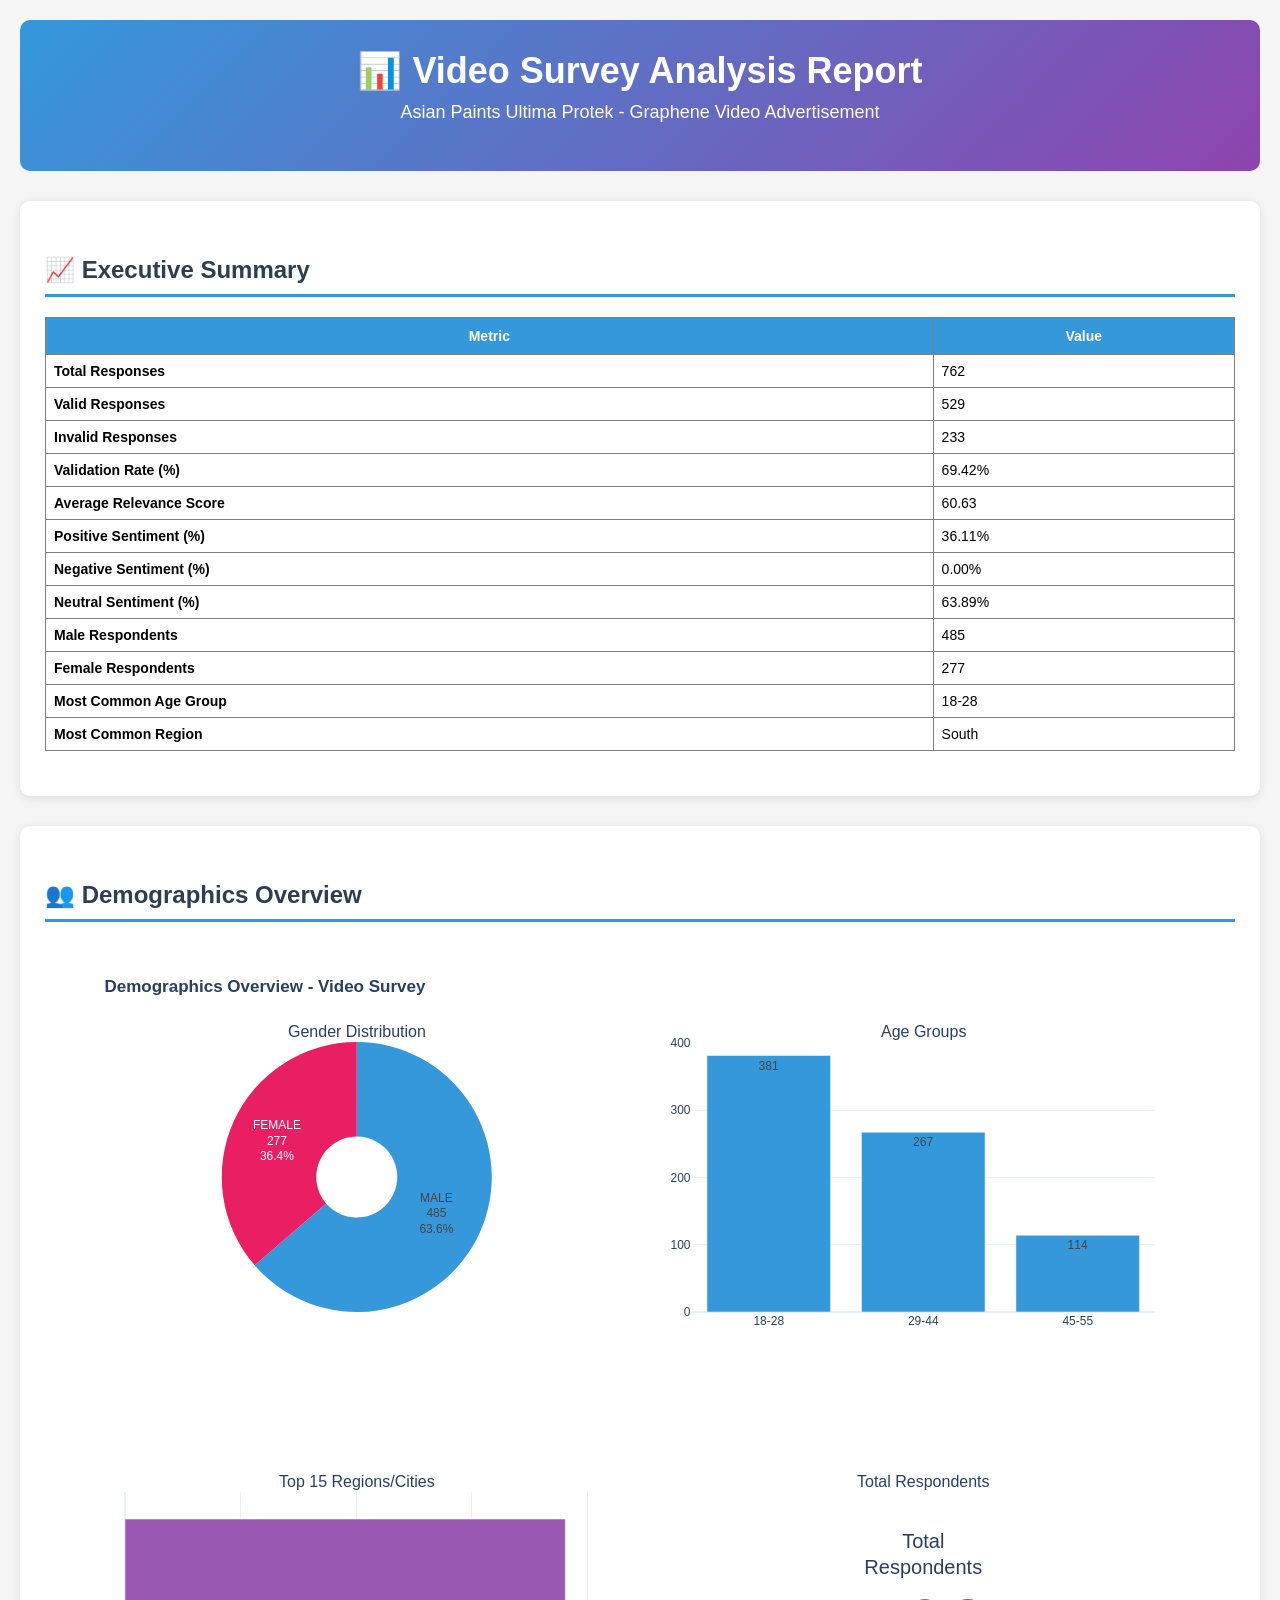
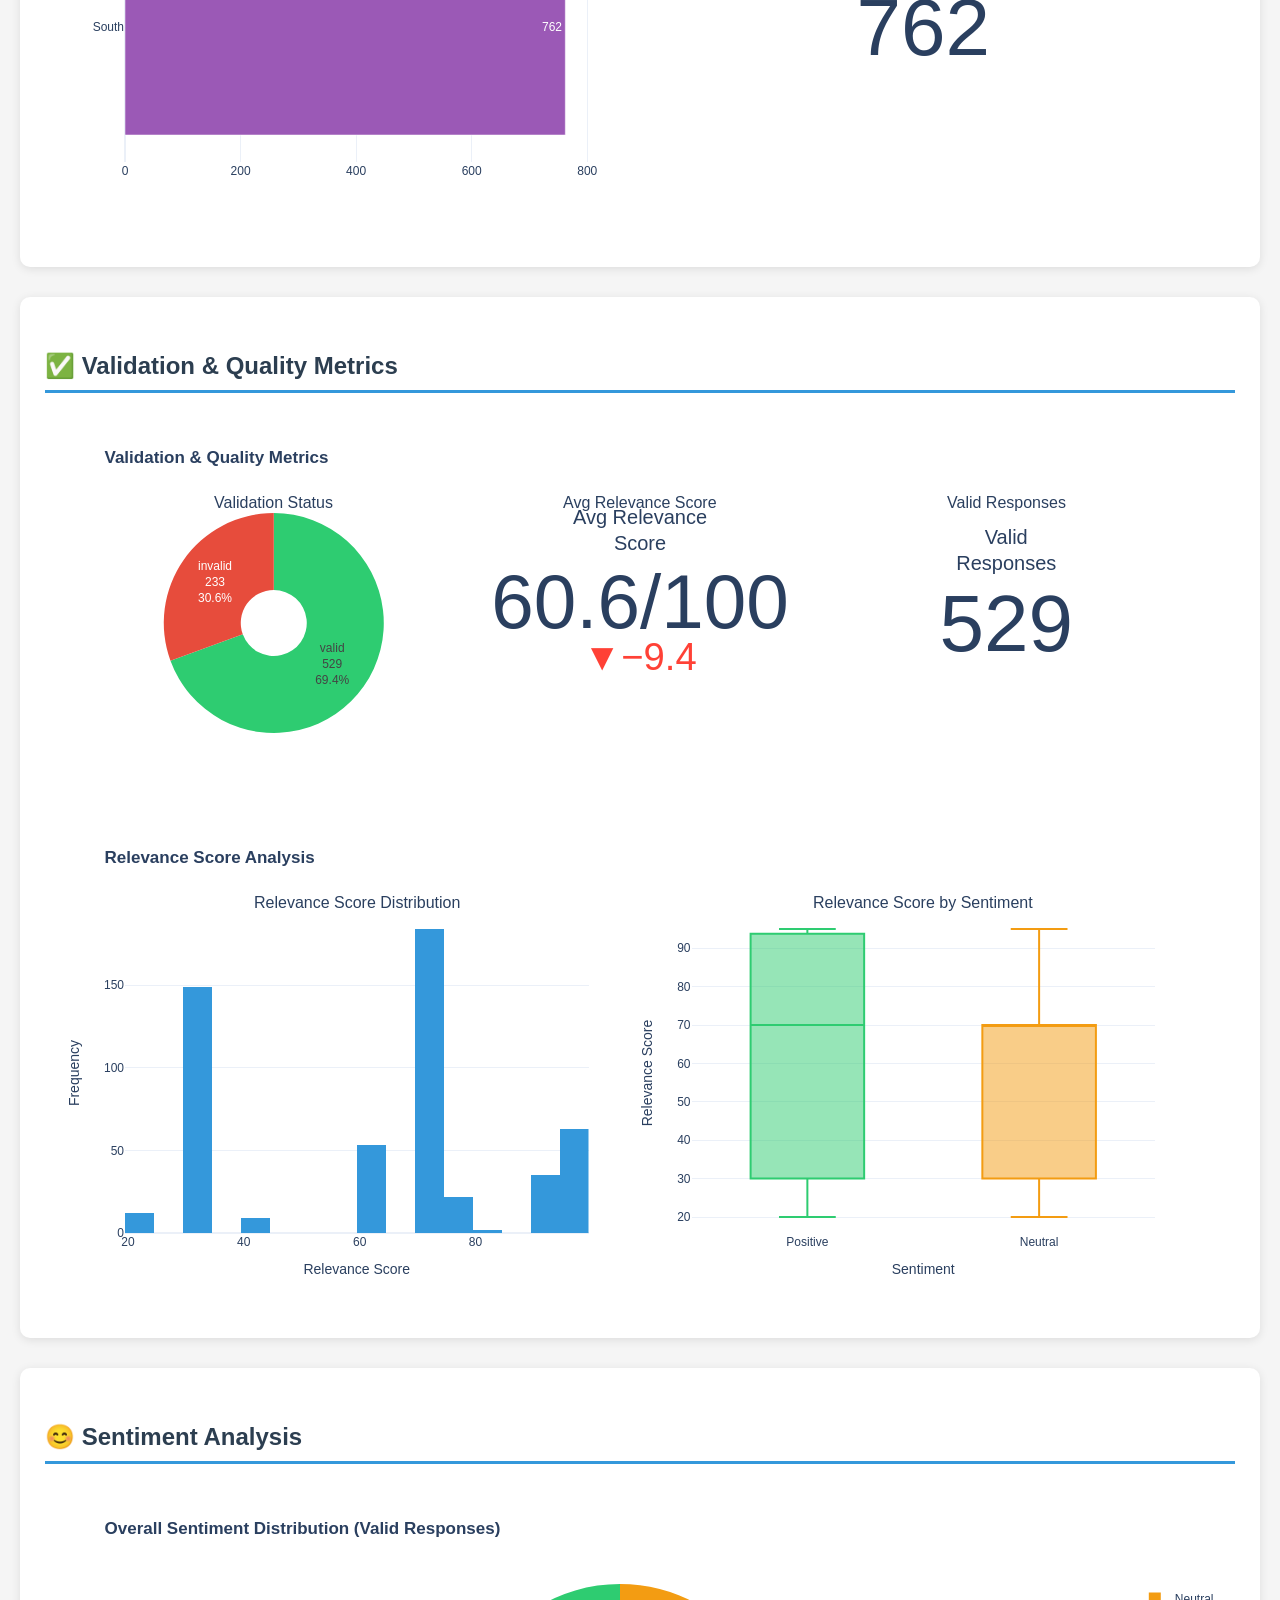
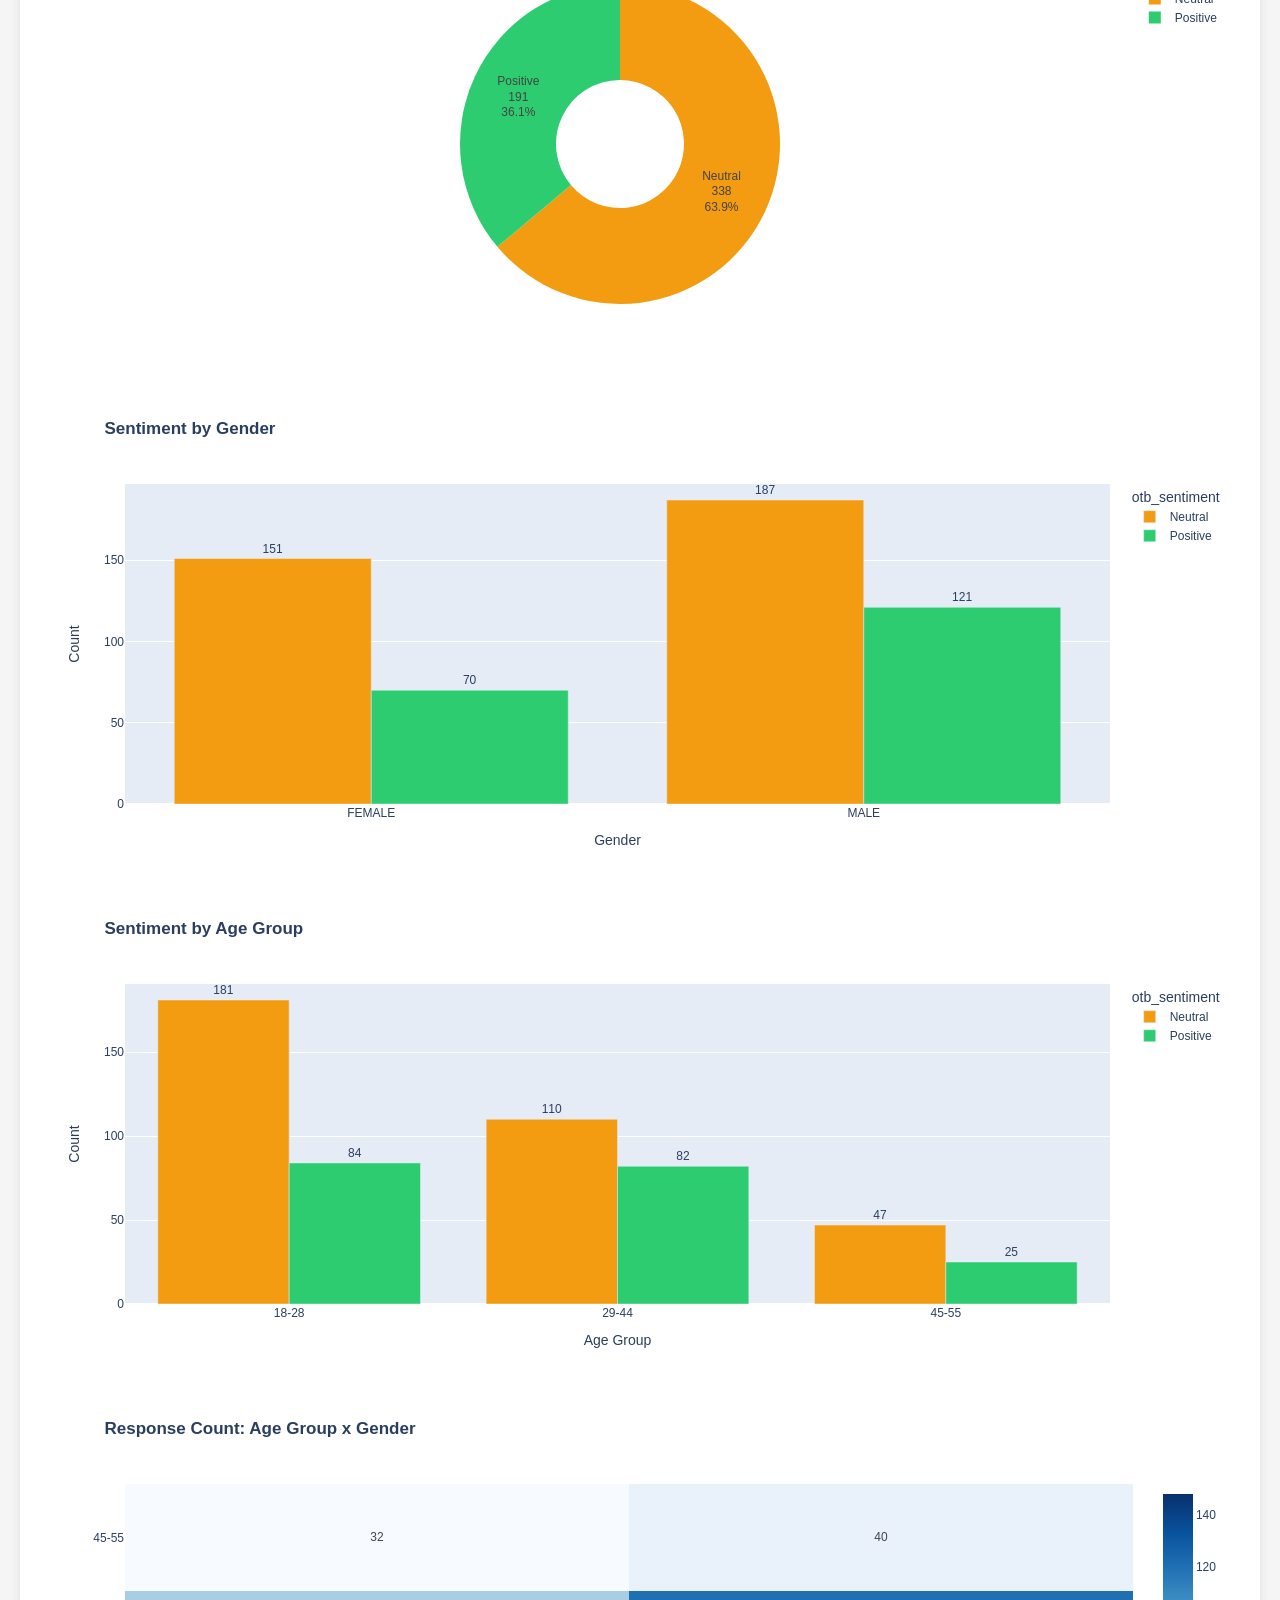
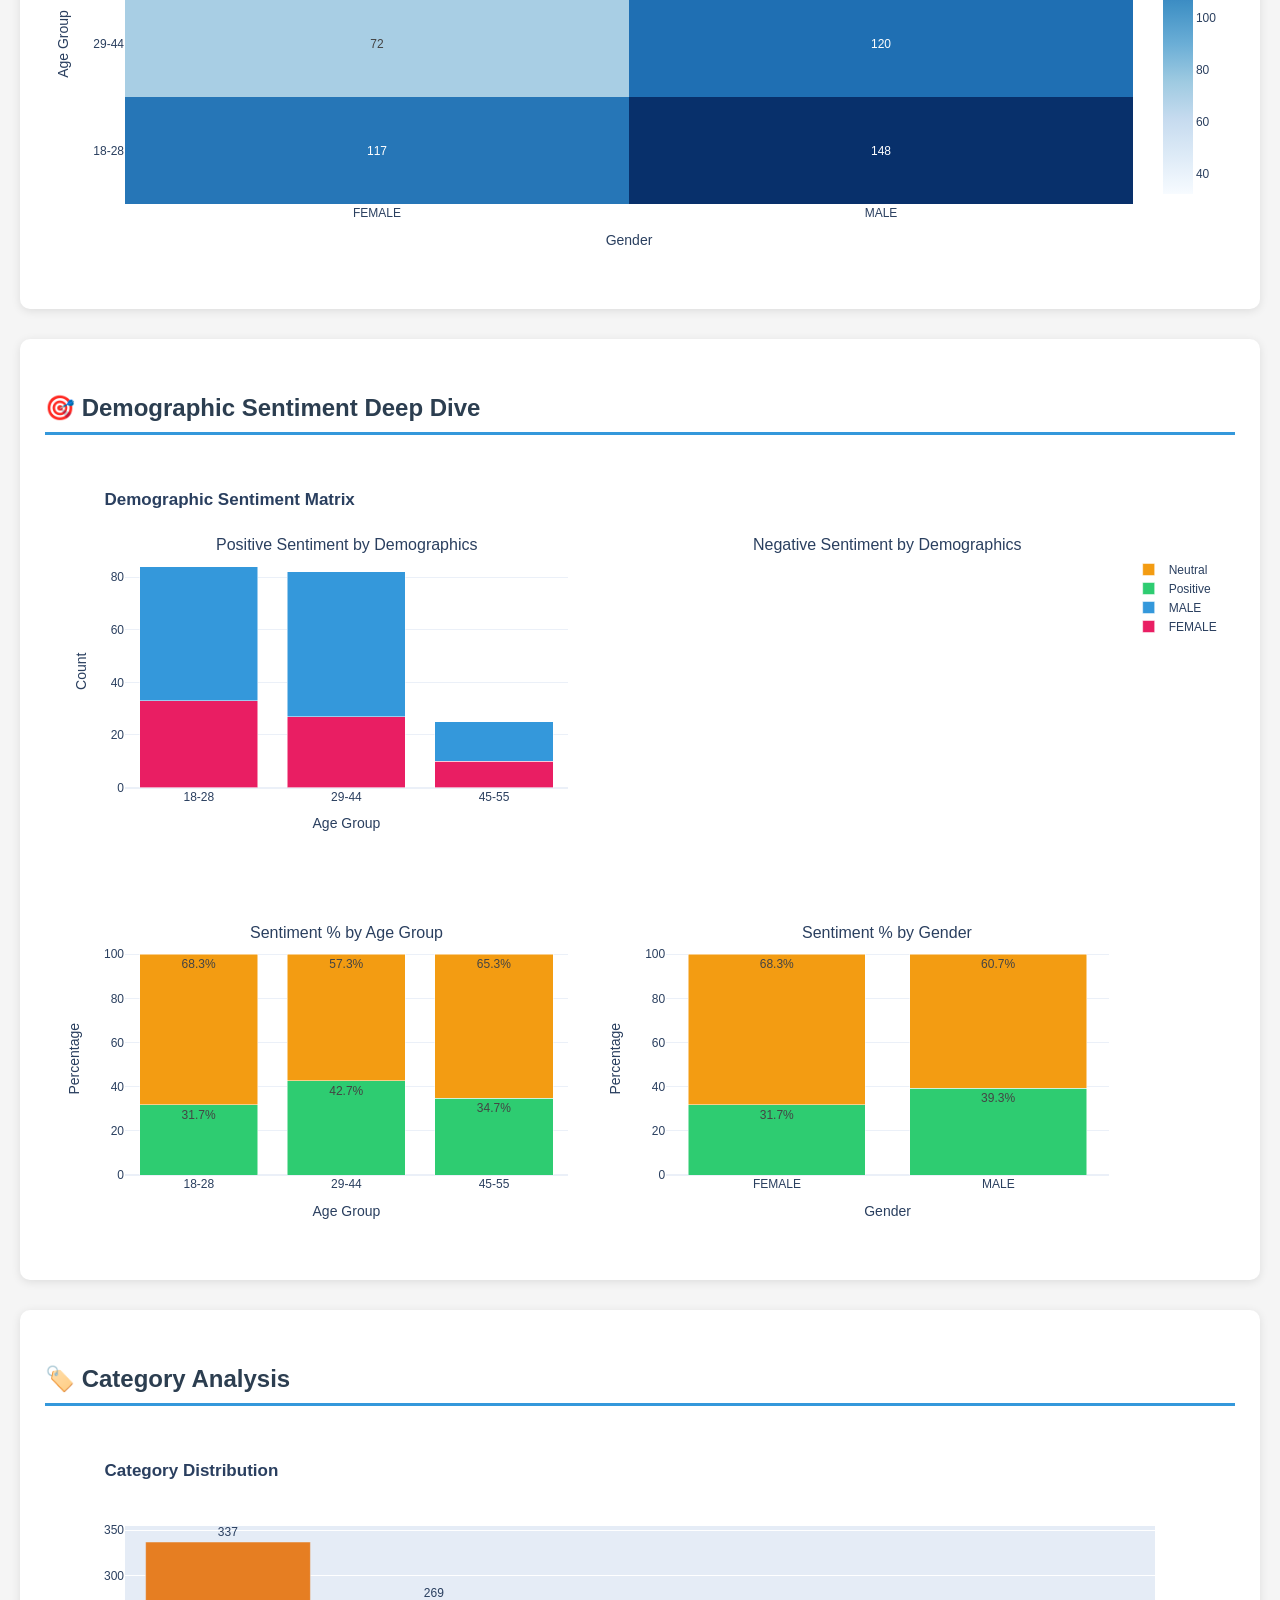
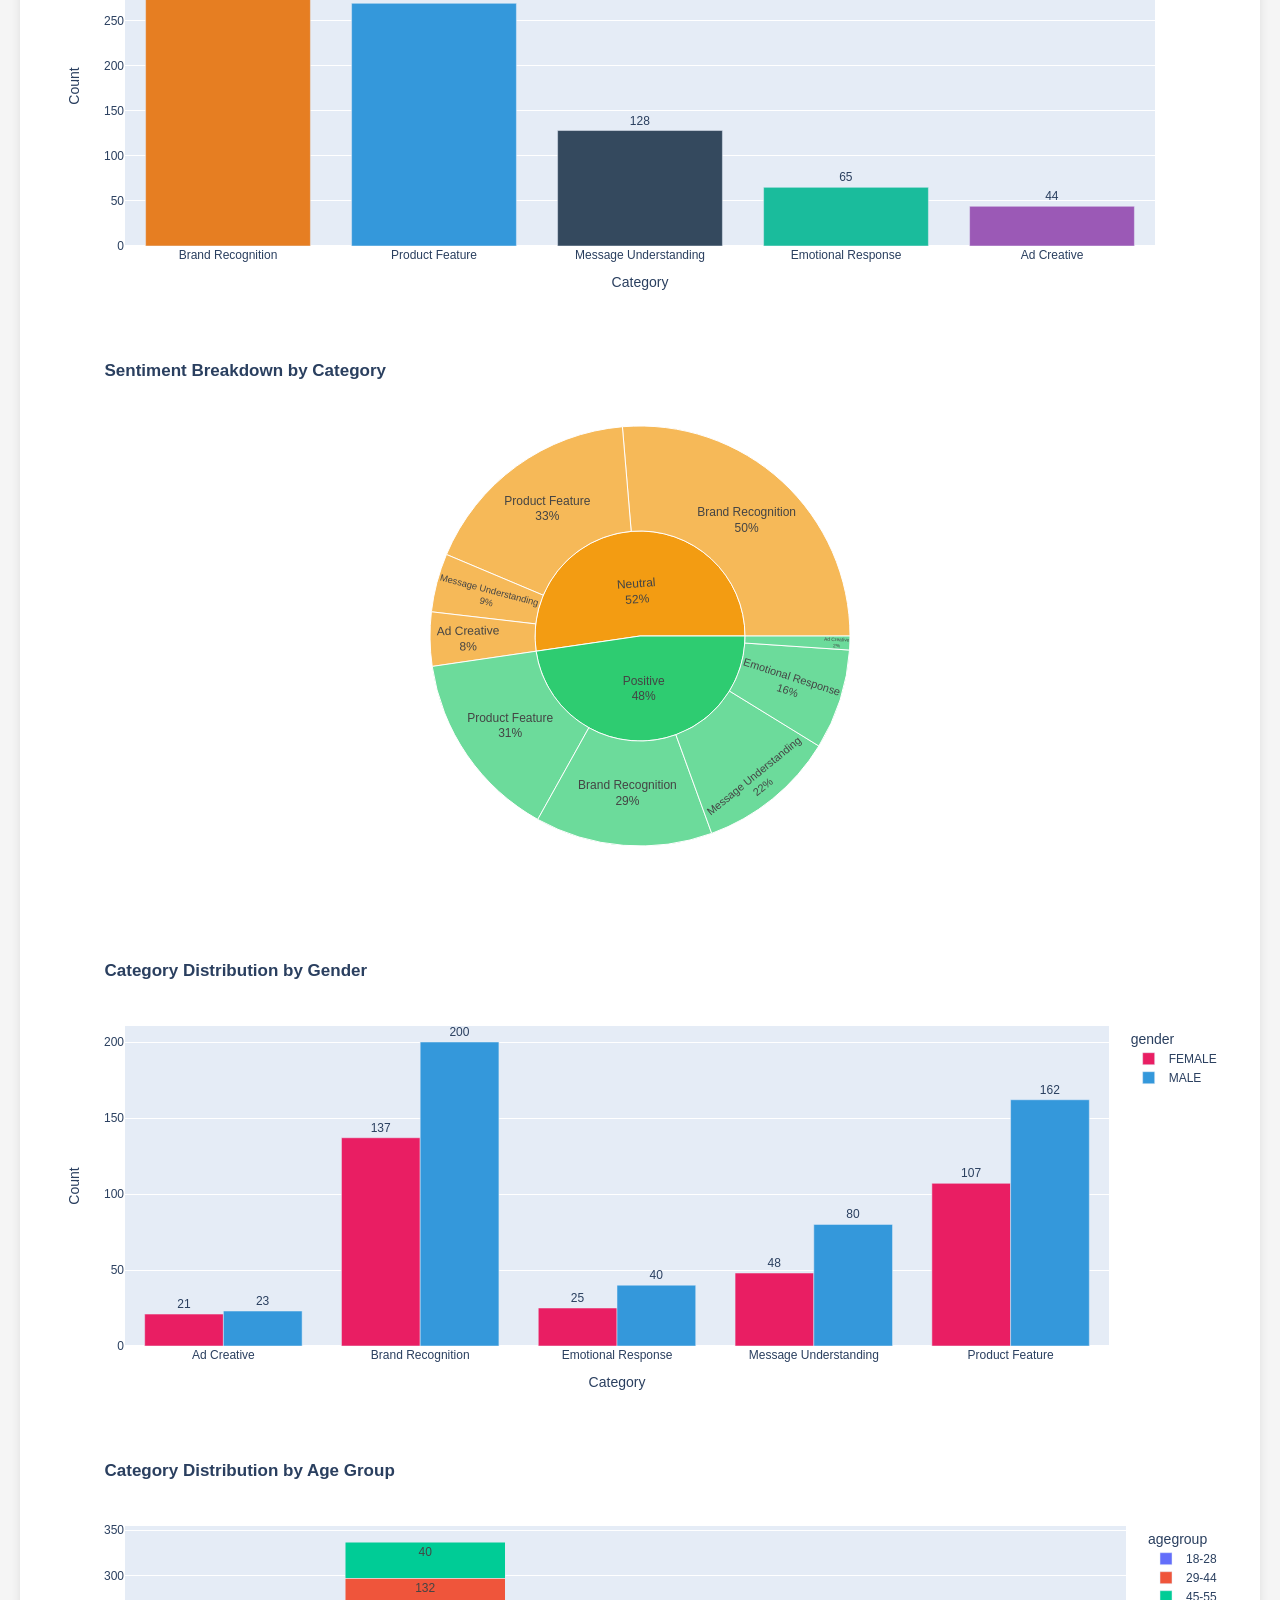
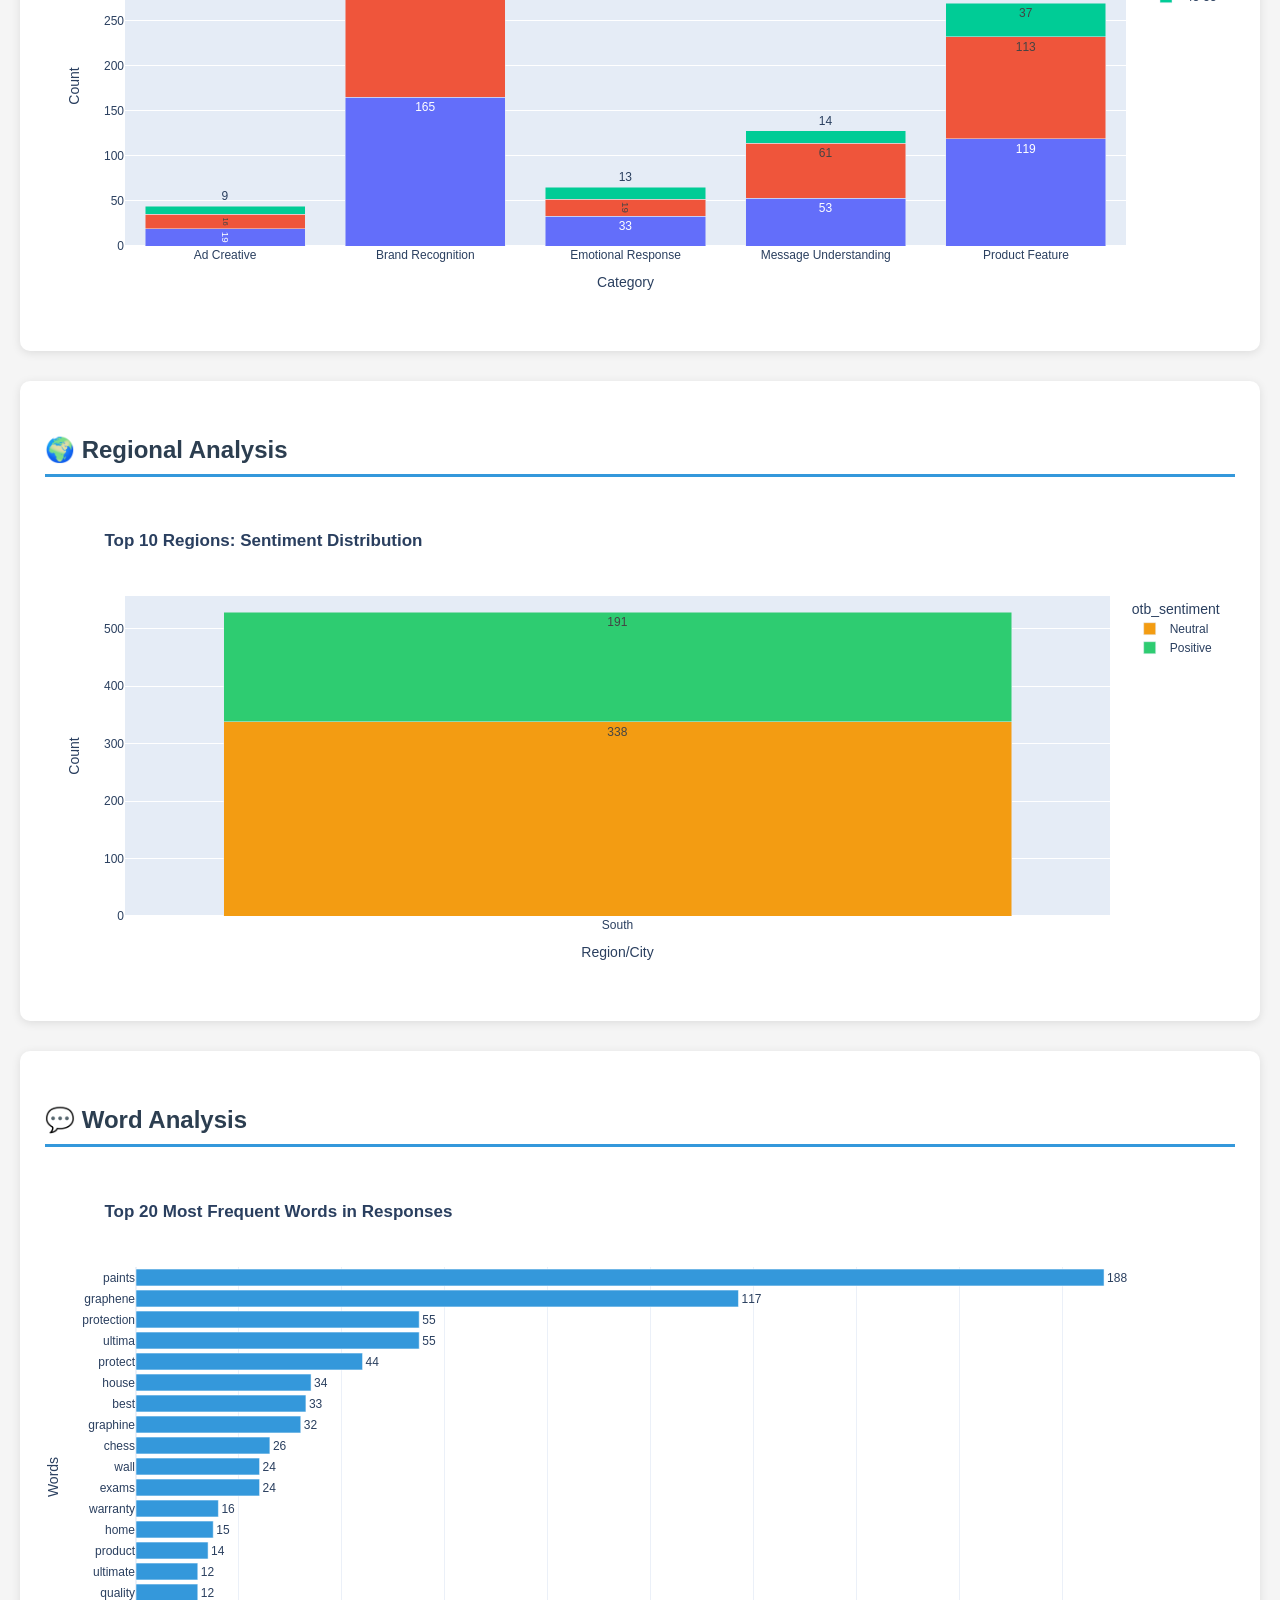
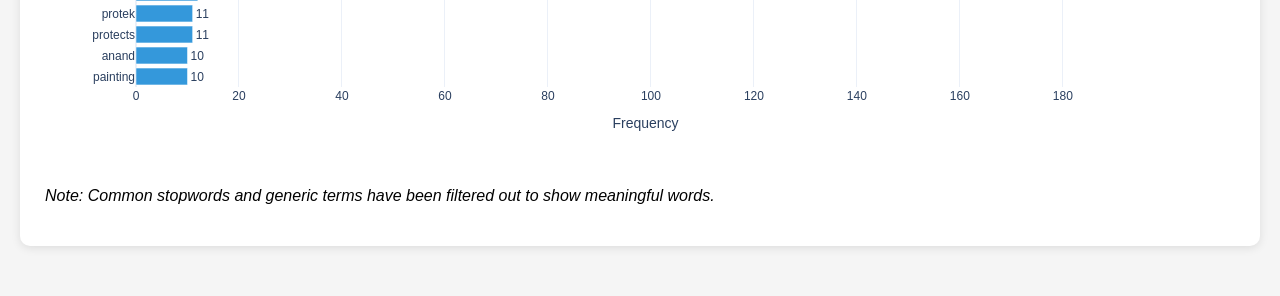
==== commit 8ce28ffd: "edho okati" ====
--- a/index.html
+++ b/index.html
@@ -1,745 +1,52 @@
-<!DOCTYPE html>
-<html lang="en">
-
-<head>
-  <meta charset="utf-8">
-  <meta content="width=device-width, initial-scale=1.0" name="viewport">
-
-  <title>Ayyappa Swamy Resume - Index</title>
-  <meta content="" name="description">
-  <meta content="" name="keywords">
-
-  <!-- Favicons -->
-  <link href="assets/img/favicon.png" rel="icon">
-  <link href="assets/img/apple-touch-icon.png" rel="apple-touch-icon">
-
-  <!-- Google Fonts -->
-  <link href="https://fonts.googleapis.com/css?family=Open+Sans:300,300i,400,400i,600,600i,700,700i|Raleway:300,300i,400,400i,500,500i,600,600i,700,700i|Poppins:300,300i,400,400i,500,500i,600,600i,700,700i" rel="stylesheet">
-
-  <!-- Vendor CSS Files -->
-  <link href="assets/vendor/aos/aos.css" rel="stylesheet">
-  <link href="assets/vendor/bootstrap/css/bootstrap.min.css" rel="stylesheet">
-  <link href="assets/vendor/bootstrap-icons/bootstrap-icons.css" rel="stylesheet">
-  <link href="assets/vendor/boxicons/css/boxicons.min.css" rel="stylesheet">
-  <link href="assets/vendor/glightbox/css/glightbox.min.css" rel="stylesheet">
-  <link href="assets/vendor/swiper/swiper-bundle.min.css" rel="stylesheet">
-
-  <!-- Template Main CSS File -->
-  <link href="assets/css/style.css" rel="stylesheet">
-
-  <!-- =======================================================
-  * Template Name: MyResume - v4.7.0
-  * Template URL: https://bootstrapmade.com/free-html-bootstrap-template-my-resume/
-  * Author: BootstrapMade.com
-  * License: https://bootstrapmade.com/license/
-  ======================================================== -->
-</head>
-
-<body>
-
-  <!-- ======= Mobile nav toggle button ======= -->
-  <!-- <button type="button" class="mobile-nav-toggle d-xl-none"><i class="bi bi-list mobile-nav-toggle"></i></button> -->
-  <i class="bi bi-list mobile-nav-toggle d-xl-none"></i>
-  <!-- ======= Header ======= -->
-  <header id="header" class="d-flex flex-column justify-content-center">
-
-    <nav id="navbar" class="navbar nav-menu">
-      <ul>
-        <li><a href="#hero" class="nav-link scrollto active"><i class="bx bx-home"></i> <span>Home</span></a></li>
-        <li><a href="#about" class="nav-link scrollto"><i class="bx bx-user"></i> <span>About</span></a></li>
-        <li><a href="#resume" class="nav-link scrollto"><i class="bx bx-file-blank"></i> <span>Resume</span></a></li>
-        <li><a href="#portfolio" class="nav-link scrollto"><i class="bx bx-book-content"></i> <span>Portfolio</span></a></li>
-        <li><a href="#services" class="nav-link scrollto"><i class="bx bx-server"></i> <span>Services</span></a></li>
-        <li><a href="#contact" class="nav-link scrollto"><i class="bx bx-envelope"></i> <span>Contact</span></a></li>
-      </ul>
-    </nav><!-- .nav-menu -->
-
-  </header><!-- End Header -->
-
-  <!-- ======= Hero Section ======= -->
-  <section id="hero" class="d-flex flex-column justify-content-center">
-    <div class="container" data-aos="zoom-in" data-aos-delay="100">
-      <h1>Ayyappa Swamy</h1>
-      <p>I'm <span class="typed" data-typed-items="Designer, Developer, Freelancer, Photographer"></span></p>
-      <div class="social-links">
-        <a href="#" class="twitter"><i class="bx bxl-twitter"></i></a>
-        <a href="#" class="facebook"><i class="bx bxl-facebook"></i></a>
-        <a href="#" class="instagram"><i class="bx bxl-instagram"></i></a>
-        <a href="#" class="google-plus"><i class="bx bxl-skype"></i></a>
-        <a href="#" class="linkedin"><i class="bx bxl-linkedin"></i></a>
-      </div>
-    </div>
-  </section><!-- End Hero -->
-
-  <main id="main">
-
-    <!-- ======= About Section ======= -->
-    <section id="about" class="about">
-      <div class="container" data-aos="fade-up">
-
-        <div class="section-title">
-          <h2>About</h2>
-          <p>Magnam dolores commodi suscipit. Necessitatibus eius consequatur ex aliquid fuga eum quidem. Sit sint consectetur velit. Quisquam quos quisquam cupiditate. Et nemo qui impedit suscipit alias ea. Quia fugiat sit in iste officiis commodi quidem hic quas.</p>
-        </div>
-
-        <div class="row">
-          <div class="col-lg-4">
-            <img src="assets/img/profile-img.jpg" class="img-fluid" alt="">
-          </div>
-          <div class="col-lg-8 pt-4 pt-lg-0 content">
-            <h3>UI/UX Designer &amp; Web Developer.</h3>
-            <p class="fst-italic">
-              Lorem ipsum dolor sit amet, consectetur adipiscing elit, sed do eiusmod tempor incididunt ut labore et dolore
-              magna aliqua.
-            </p>
-            <div class="row">
-              <div class="col-lg-6">
-                <ul>
-                  <li><i class="bi bi-chevron-right"></i> <strong>Birthday:</strong> <span>1 May 1995</span></li>
-                  <li><i class="bi bi-chevron-right"></i> <strong>Website:</strong> <span>www.example.com</span></li>
-                  <li><i class="bi bi-chevron-right"></i> <strong>Phone:</strong> <span>+123 456 7890</span></li>
-                  <li><i class="bi bi-chevron-right"></i> <strong>City:</strong> <span>New York, USA</span></li>
-                </ul>
-              </div>
-              <div class="col-lg-6">
-                <ul>
-                  <li><i class="bi bi-chevron-right"></i> <strong>Age:</strong> <span>30</span></li>
-                  <li><i class="bi bi-chevron-right"></i> <strong>Degree:</strong> <span>Master</span></li>
-                  <li><i class="bi bi-chevron-right"></i> <strong>PhEmailone:</strong> <span>email@example.com</span></li>
-                  <li><i class="bi bi-chevron-right"></i> <strong>Freelance:</strong> <span>Available</span></li>
-                </ul>
-              </div>
-            </div>
-            <p>
-              Officiis eligendi itaque labore et dolorum mollitia officiis optio vero. Quisquam sunt adipisci omnis et ut. Nulla accusantium dolor incidunt officia tempore. Et eius omnis.
-              Cupiditate ut dicta maxime officiis quidem quia. Sed et consectetur qui quia repellendus itaque neque. Aliquid amet quidem ut quaerat cupiditate. Ab et eum qui repellendus omnis culpa magni laudantium dolores.
-            </p>
-          </div>
-        </div>
-
-      </div>
-    </section><!-- End About Section -->
-
-    <!-- ======= Facts Section ======= -->
-    <section id="facts" class="facts">
-      <div class="container" data-aos="fade-up">
-
-        <div class="section-title">
-          <h2>Facts</h2>
-          <p>Magnam dolores commodi suscipit. Necessitatibus eius consequatur ex aliquid fuga eum quidem. Sit sint consectetur velit. Quisquam quos quisquam cupiditate. Et nemo qui impedit suscipit alias ea. Quia fugiat sit in iste officiis commodi quidem hic quas.</p>
-        </div>
-
-        <div class="row">
-
-          <div class="col-lg-3 col-md-6">
-            <div class="count-box">
-              <i class="bi bi-emoji-smile"></i>
-              <span data-purecounter-start="0" data-purecounter-end="232" data-purecounter-duration="1" class="purecounter"></span>
-              <p>Happy Clients</p>
-            </div>
-          </div>
-
-          <div class="col-lg-3 col-md-6 mt-5 mt-md-0">
-            <div class="count-box">
-              <i class="bi bi-journal-richtext"></i>
-              <span data-purecounter-start="0" data-purecounter-end="521" data-purecounter-duration="1" class="purecounter"></span>
-              <p>Projects</p>
-            </div>
-          </div>
-
-          <div class="col-lg-3 col-md-6 mt-5 mt-lg-0">
-            <div class="count-box">
-              <i class="bi bi-headset"></i>
-              <span data-purecounter-start="0" data-purecounter-end="1463" data-purecounter-duration="1" class="purecounter"></span>
-              <p>Hours Of Support</p>
-            </div>
-          </div>
-
-          <div class="col-lg-3 col-md-6 mt-5 mt-lg-0">
-            <div class="count-box">
-              <i class="bi bi-award"></i>
-              <span data-purecounter-start="0" data-purecounter-end="25" data-purecounter-duration="1" class="purecounter"></span>
-              <p>Awards</p>
-            </div>
-          </div>
-
-        </div>
-
-      </div>
-    </section><!-- End Facts Section -->
-
-    <!-- ======= Skills Section ======= -->
-    <section id="skills" class="skills section-bg">
-      <div class="container" data-aos="fade-up">
-
-        <div class="section-title">
-          <h2>Skills</h2>
-          <p>Magnam dolores commodi suscipit. Necessitatibus eius consequatur ex aliquid fuga eum quidem. Sit sint consectetur velit. Quisquam quos quisquam cupiditate. Et nemo qui impedit suscipit alias ea. Quia fugiat sit in iste officiis commodi quidem hic quas.</p>
-        </div>
-
-        <div class="row skills-content">
-
-          <div class="col-lg-6">
-
-            <div class="progress">
-              <span class="skill">HTML <i class="val">100%</i></span>
-              <div class="progress-bar-wrap">
-                <div class="progress-bar" role="progressbar" aria-valuenow="100" aria-valuemin="0" aria-valuemax="100"></div>
-              </div>
-            </div>
-
-            <div class="progress">
-              <span class="skill">CSS <i class="val">90%</i></span>
-              <div class="progress-bar-wrap">
-                <div class="progress-bar" role="progressbar" aria-valuenow="90" aria-valuemin="0" aria-valuemax="100"></div>
-              </div>
-            </div>
-
-            <div class="progress">
-              <span class="skill">JavaScript <i class="val">75%</i></span>
-              <div class="progress-bar-wrap">
-                <div class="progress-bar" role="progressbar" aria-valuenow="75" aria-valuemin="0" aria-valuemax="100"></div>
-              </div>
-            </div>
-
-          </div>
-
-          <div class="col-lg-6">
-
-            <div class="progress">
-              <span class="skill">PHP <i class="val">80%</i></span>
-              <div class="progress-bar-wrap">
-                <div class="progress-bar" role="progressbar" aria-valuenow="80" aria-valuemin="0" aria-valuemax="100"></div>
-              </div>
-            </div>
-
-            <div class="progress">
-              <span class="skill">WordPress/CMS <i class="val">90%</i></span>
-              <div class="progress-bar-wrap">
-                <div class="progress-bar" role="progressbar" aria-valuenow="90" aria-valuemin="0" aria-valuemax="100"></div>
-              </div>
-            </div>
-
-            <div class="progress">
-              <span class="skill">Photoshop <i class="val">55%</i></span>
-              <div class="progress-bar-wrap">
-                <div class="progress-bar" role="progressbar" aria-valuenow="55" aria-valuemin="0" aria-valuemax="100"></div>
-              </div>
-            </div>
-
-          </div>
-
-        </div>
-
-      </div>
-    </section><!-- End Skills Section -->
-
-    <!-- ======= Resume Section ======= -->
-    <section id="resume" class="resume">
-      <div class="container" data-aos="fade-up">
-
-        <div class="section-title">
-          <h2>Resume</h2>
-          <p>Magnam dolores commodi suscipit. Necessitatibus eius consequatur ex aliquid fuga eum quidem. Sit sint consectetur velit. Quisquam quos quisquam cupiditate. Et nemo qui impedit suscipit alias ea. Quia fugiat sit in iste officiis commodi quidem hic quas.</p>
-        </div>
-
-        <div class="row">
-          <div class="col-lg-6">
-            <h3 class="resume-title">Sumary</h3>
-            <div class="resume-item pb-0">
-              <h4>Brandon Johnson</h4>
-              <p><em>Innovative and deadline-driven Graphic Designer with 3+ years of experience designing and developing user-centered digital/print marketing material from initial concept to final, polished deliverable.</em></p>
-              <ul>
-                <li>Portland par 127,Orlando, FL</li>
-                <li>(123) 456-7891</li>
-                <li>alice.barkley@example.com</li>
-              </ul>
-            </div>
-
-            <h3 class="resume-title">Education</h3>
-            <div class="resume-item">
-              <h4>Master of Fine Arts &amp; Graphic Design</h4>
-              <h5>2015 - 2016</h5>
-              <p><em>Rochester Institute of Technology, Rochester, NY</em></p>
-              <p>Qui deserunt veniam. Et sed aliquam labore tempore sed quisquam iusto autem sit. Ea vero voluptatum qui ut dignissimos deleniti nerada porti sand markend</p>
-            </div>
-            <div class="resume-item">
-              <h4>Bachelor of Fine Arts &amp; Graphic Design</h4>
-              <h5>2010 - 2014</h5>
-              <p><em>Rochester Institute of Technology, Rochester, NY</em></p>
-              <p>Quia nobis sequi est occaecati aut. Repudiandae et iusto quae reiciendis et quis Eius vel ratione eius unde vitae rerum voluptates asperiores voluptatem Earum molestiae consequatur neque etlon sader mart dila</p>
-            </div>
-          </div>
-          <div class="col-lg-6">
-            <h3 class="resume-title">Professional Experience</h3>
-            <div class="resume-item">
-              <h4>Senior graphic design specialist</h4>
-              <h5>2019 - Present</h5>
-              <p><em>Experion, New York, NY </em></p>
-              <ul>
-                <li>Lead in the design, development, and implementation of the graphic, layout, and production communication materials</li>
-                <li>Delegate tasks to the 7 members of the design team and provide counsel on all aspects of the project. </li>
-                <li>Supervise the assessment of all graphic materials in order to ensure quality and accuracy of the design</li>
-                <li>Oversee the efficient use of production project budgets ranging from $2,000 - $25,000</li>
-              </ul>
-            </div>
-            <div class="resume-item">
-              <h4>Graphic design specialist</h4>
-              <h5>2017 - 2018</h5>
-              <p><em>Stepping Stone Advertising, New York, NY</em></p>
-              <ul>
-                <li>Developed numerous marketing programs (logos, brochures,infographics, presentations, and advertisements).</li>
-                <li>Managed up to 5 projects or tasks at a given time while under pressure</li>
-                <li>Recommended and consulted with clients on the most appropriate graphic design</li>
-                <li>Created 4+ design presentations and proposals a month for clients and account managers</li>
-              </ul>
-            </div>
-          </div>
-        </div>
-
-      </div>
-    </section><!-- End Resume Section -->
-
-    <!-- ======= Portfolio Section ======= -->
-    <section id="portfolio" class="portfolio section-bg">
-      <div class="container" data-aos="fade-up">
-
-        <div class="section-title">
-          <h2>Portfolio</h2>
-          <p>Magnam dolores commodi suscipit. Necessitatibus eius consequatur ex aliquid fuga eum quidem. Sit sint consectetur velit. Quisquam quos quisquam cupiditate. Et nemo qui impedit suscipit alias ea. Quia fugiat sit in iste officiis commodi quidem hic quas.</p>
-        </div>
-
-        <div class="row">
-          <div class="col-lg-12 d-flex justify-content-center" data-aos="fade-up" data-aos-delay="100">
-            <ul id="portfolio-flters">
-              <li data-filter="*" class="filter-active">All</li>
-              <li data-filter=".filter-app">App</li>
-              <li data-filter=".filter-card">Card</li>
-              <li data-filter=".filter-web">Web</li>
-            </ul>
-          </div>
-        </div>
-
-        <div class="row portfolio-container" data-aos="fade-up" data-aos-delay="200">
-
-          <div class="col-lg-4 col-md-6 portfolio-item filter-app">
-            <div class="portfolio-wrap">
-              <img src="assets/img/portfolio/portfolio-1.jpg" class="img-fluid" alt="">
-              <div class="portfolio-info">
-                <h4>App 1</h4>
-                <p>App</p>
-                <div class="portfolio-links">
-                  <a href="assets/img/portfolio/portfolio-1.jpg" data-gallery="portfolioGallery" class="portfolio-lightbox" title="App 1"><i class="bx bx-plus"></i></a>
-                  <a href="portfolio-details.html" class="portfolio-details-lightbox" data-glightbox="type: external" title="Portfolio Details"><i class="bx bx-link"></i></a>
-                </div>
-              </div>
-            </div>
-          </div>
-
-          <div class="col-lg-4 col-md-6 portfolio-item filter-web">
-            <div class="portfolio-wrap">
-              <img src="assets/img/portfolio/portfolio-2.jpg" class="img-fluid" alt="">
-              <div class="portfolio-info">
-                <h4>Web 3</h4>
-                <p>Web</p>
-                <div class="portfolio-links">
-                  <a href="assets/img/portfolio/portfolio-2.jpg" data-gallery="portfolioGallery" class="portfolio-lightbox" title="Web 3"><i class="bx bx-plus"></i></a>
-                  <a href="portfolio-details.html" class="portfolio-details-lightbox" data-glightbox="type: external" title="Portfolio Details"><i class="bx bx-link"></i></a>
-                </div>
-              </div>
-            </div>
-          </div>
-
-          <div class="col-lg-4 col-md-6 portfolio-item filter-app">
-            <div class="portfolio-wrap">
-              <img src="assets/img/portfolio/portfolio-3.jpg" class="img-fluid" alt="">
-              <div class="portfolio-info">
-                <h4>App 2</h4>
-                <p>App</p>
-                <div class="portfolio-links">
-                  <a href="assets/img/portfolio/portfolio-3.jpg" data-gallery="portfolioGallery" class="portfolio-lightbox" title="App 2"><i class="bx bx-plus"></i></a>
-                  <a href="portfolio-details.html" class="portfolio-details-lightbox" data-glightbox="type: external" title="Portfolio Details"><i class="bx bx-link"></i></a>
-                </div>
-              </div>
-            </div>
-          </div>
-
-          <div class="col-lg-4 col-md-6 portfolio-item filter-card">
-            <div class="portfolio-wrap">
-              <img src="assets/img/portfolio/portfolio-4.jpg" class="img-fluid" alt="">
-              <div class="portfolio-info">
-                <h4>Card 2</h4>
-                <p>Card</p>
-                <div class="portfolio-links">
-                  <a href="assets/img/portfolio/portfolio-4.jpg" data-gallery="portfolioGallery" class="portfolio-lightbox" title="Card 2"><i class="bx bx-plus"></i></a>
-                  <a href="portfolio-details.html" class="portfolio-details-lightbox" data-glightbox="type: external" title="Portfolio Details"><i class="bx bx-link"></i></a>
-                </div>
-              </div>
-            </div>
-          </div>
-
-          <div class="col-lg-4 col-md-6 portfolio-item filter-web">
-            <div class="portfolio-wrap">
-              <img src="assets/img/portfolio/portfolio-5.jpg" class="img-fluid" alt="">
-              <div class="portfolio-info">
-                <h4>Web 2</h4>
-                <p>Web</p>
-                <div class="portfolio-links">
-                  <a href="assets/img/portfolio/portfolio-5.jpg" data-gallery="portfolioGallery" class="portfolio-lightbox" title="Web 2"><i class="bx bx-plus"></i></a>
-                  <a href="portfolio-details.html" class="portfolio-details-lightbox" data-glightbox="type: external" title="Portfolio Details"><i class="bx bx-link"></i></a>
-                </div>
-              </div>
-            </div>
-          </div>
-
-          <div class="col-lg-4 col-md-6 portfolio-item filter-app">
-            <div class="portfolio-wrap">
-              <img src="assets/img/portfolio/portfolio-6.jpg" class="img-fluid" alt="">
-              <div class="portfolio-info">
-                <h4>App 3</h4>
-                <p>App</p>
-                <div class="portfolio-links">
-                  <a href="assets/img/portfolio/portfolio-6.jpg" data-gallery="portfolioGallery" class="portfolio-lightbox" title="App 3"><i class="bx bx-plus"></i></a>
-                  <a href="portfolio-details.html" class="portfolio-details-lightbox" data-glightbox="type: external" title="Portfolio Details"><i class="bx bx-link"></i></a>
-                </div>
-              </div>
-            </div>
-          </div>
-
-          <div class="col-lg-4 col-md-6 portfolio-item filter-card">
-            <div class="portfolio-wrap">
-              <img src="assets/img/portfolio/portfolio-7.jpg" class="img-fluid" alt="">
-              <div class="portfolio-info">
-                <h4>Card 1</h4>
-                <p>Card</p>
-                <div class="portfolio-links">
-                  <a href="assets/img/portfolio/portfolio-7.jpg" data-gallery="portfolioGallery" class="portfolio-lightbox" title="Card 1"><i class="bx bx-plus"></i></a>
-                  <a href="portfolio-details.html" class="portfolio-details-lightbox" data-glightbox="type: external" title="Portfolio Details"><i class="bx bx-link"></i></a>
-                </div>
-              </div>
-            </div>
-          </div>
-
-          <div class="col-lg-4 col-md-6 portfolio-item filter-card">
-            <div class="portfolio-wrap">
-              <img src="assets/img/portfolio/portfolio-8.jpg" class="img-fluid" alt="">
-              <div class="portfolio-info">
-                <h4>Card 3</h4>
-                <p>Card</p>
-                <div class="portfolio-links">
-                  <a href="assets/img/portfolio/portfolio-8.jpg" data-gallery="portfolioGallery" class="portfolio-lightbox" title="Card 3"><i class="bx bx-plus"></i></a>
-                  <a href="portfolio-details.html" class="portfolio-details-lightbox" data-glightbox="type: external" title="Portfolio Details"><i class="bx bx-link"></i></a>
-                </div>
-              </div>
-            </div>
-          </div>
-
-          <div class="col-lg-4 col-md-6 portfolio-item filter-web">
-            <div class="portfolio-wrap">
-              <img src="assets/img/portfolio/portfolio-9.jpg" class="img-fluid" alt="">
-              <div class="portfolio-info">
-                <h4>Web 3</h4>
-                <p>Web</p>
-                <div class="portfolio-links">
-                  <a href="assets/img/portfolio/portfolio-9.jpg" data-gallery="portfolioGallery" class="portfolio-lightbox" title="Web 3"><i class="bx bx-plus"></i></a>
-                  <a href="portfolio-details.html" class="portfolio-details-lightbox" data-glightbox="type: external" title="Portfolio Details"><i class="bx bx-link"></i></a>
-                </div>
-              </div>
-            </div>
-          </div>
-
-        </div>
-
-      </div>
-    </section><!-- End Portfolio Section -->
-
-    <!-- ======= Services Section ======= -->
-    <section id="services" class="services">
-      <div class="container" data-aos="fade-up">
-
-        <div class="section-title">
-          <h2>Services</h2>
-          <p>Magnam dolores commodi suscipit. Necessitatibus eius consequatur ex aliquid fuga eum quidem. Sit sint consectetur velit. Quisquam quos quisquam cupiditate. Et nemo qui impedit suscipit alias ea. Quia fugiat sit in iste officiis commodi quidem hic quas.</p>
-        </div>
-
-        <div class="row">
-
-          <div class="col-lg-4 col-md-6 d-flex align-items-stretch" data-aos="zoom-in" data-aos-delay="100">
-            <div class="icon-box iconbox-blue">
-              <div class="icon">
-                <svg width="100" height="100" viewBox="0 0 600 600" xmlns="http://www.w3.org/2000/svg">
-                  <path stroke="none" stroke-width="0" fill="#f5f5f5" d="M300,521.0016835830174C376.1290562159157,517.8887921683347,466.0731472004068,529.7835943286574,510.70327084640275,468.03025145048787C554.3714126377745,407.6079735673963,508.03601936045806,328.9844924480964,491.2728898941984,256.3432110539036C474.5976632858925,184.082847569629,479.9380746630129,96.60480741107993,416.23090153303,58.64404602377083C348.86323505073057,18.502131276798302,261.93793281208167,40.57373210992963,193.5410806939664,78.93577620505333C130.42746243093433,114.334589627462,98.30271207620316,179.96522072025542,76.75703585869454,249.04625023123273C51.97151888228291,328.5150500222984,13.704378332031375,421.85034740162234,66.52175969318436,486.19268352777647C119.04800174914682,550.1803526380478,217.28368757567262,524.383925680826,300,521.0016835830174"></path>
-                </svg>
-                <i class="bx bxl-dribbble"></i>
-              </div>
-              <h4><a href="">Lorem Ipsum</a></h4>
-              <p>Voluptatum deleniti atque corrupti quos dolores et quas molestias excepturi</p>
-            </div>
-          </div>
-
-          <div class="col-lg-4 col-md-6 d-flex align-items-stretch mt-4 mt-md-0" data-aos="zoom-in" data-aos-delay="200">
-            <div class="icon-box iconbox-orange ">
-              <div class="icon">
-                <svg width="100" height="100" viewBox="0 0 600 600" xmlns="http://www.w3.org/2000/svg">
-                  <path stroke="none" stroke-width="0" fill="#f5f5f5" d="M300,582.0697525312426C382.5290701553225,586.8405444964366,449.9789794690241,525.3245884688669,502.5850820975895,461.55621195738473C556.606425686781,396.0723002908107,615.8543463187945,314.28637112970534,586.6730223649479,234.56875336149918C558.9533121215079,158.8439757836574,454.9685369536778,164.00468322053177,381.49747125262974,130.76875717737553C312.15926192815925,99.40240125094834,248.97055460311594,18.661163978235184,179.8680185752513,50.54337015887873C110.5421016452524,82.52863877960104,119.82277516462835,180.83849132639028,109.12597500060166,256.43424936330496C100.08760227029461,320.3096726198365,92.17705696193138,384.0621239912766,124.79988738764834,439.7174275375508C164.83382741302287,508.01625554203684,220.96474134820875,577.5009287672846,300,582.0697525312426"></path>
-                </svg>
-                <i class="bx bx-file"></i>
-              </div>
-              <h4><a href="">Sed Perspiciatis</a></h4>
-              <p>Duis aute irure dolor in reprehenderit in voluptate velit esse cillum dolore</p>
-            </div>
-          </div>
-
-          <div class="col-lg-4 col-md-6 d-flex align-items-stretch mt-4 mt-lg-0" data-aos="zoom-in" data-aos-delay="300">
-            <div class="icon-box iconbox-pink">
-              <div class="icon">
-                <svg width="100" height="100" viewBox="0 0 600 600" xmlns="http://www.w3.org/2000/svg">
-                  <path stroke="none" stroke-width="0" fill="#f5f5f5" d="M300,541.5067337569781C382.14930387511276,545.0595476570109,479.8736841581634,548.3450877840088,526.4010558755058,480.5488172755941C571.5218469581645,414.80211281144784,517.5187510058486,332.0715597781072,496.52539010469104,255.14436215662573C477.37192572678356,184.95920475031193,473.57363656557914,105.61284051026155,413.0603344069578,65.22779650032875C343.27470386102294,18.654635553484475,251.2091493199835,5.337323636656869,175.0934190732945,40.62881213300186C97.87086631185822,76.43348514350839,51.98124368387456,156.15599469081315,36.44837278890362,239.84606092416172C21.716077023791087,319.22268207091537,43.775223500013084,401.1760424656574,96.891909868211,461.97329694683043C147.22146801428983,519.5804099606455,223.5754009179313,538.201503339737,300,541.5067337569781"></path>
-                </svg>
-                <i class="bx bx-tachometer"></i>
-              </div>
-              <h4><a href="">Magni Dolores</a></h4>
-              <p>Excepteur sint occaecat cupidatat non proident, sunt in culpa qui officia</p>
-            </div>
-          </div>
-
-          <div class="col-lg-4 col-md-6 d-flex align-items-stretch mt-4" data-aos="zoom-in" data-aos-delay="100">
-            <div class="icon-box iconbox-yellow">
-              <div class="icon">
-                <svg width="100" height="100" viewBox="0 0 600 600" xmlns="http://www.w3.org/2000/svg">
-                  <path stroke="none" stroke-width="0" fill="#f5f5f5" d="M300,503.46388370962813C374.79870501325706,506.71871716319447,464.8034551963731,527.1746412648533,510.4981551193396,467.86667711651364C555.9287308511215,408.9015244558933,512.6030010748507,327.5744911775523,490.211057578863,256.5855673507754C471.097692560561,195.9906835881958,447.69079081568157,138.11976852964426,395.19560036434837,102.3242989838813C329.3053358748298,57.3949838291264,248.02791733380457,8.279543830951368,175.87071277845988,42.242879143198664C103.41431057327972,76.34704239035025,93.79494320519305,170.9812938413882,81.28167332365135,250.07896920659033C70.17666984294237,320.27484674793965,64.84698225790005,396.69656628748305,111.28512138212992,450.4950937839243C156.20124167950087,502.5303643271138,231.32542653798444,500.4755392045468,300,503.46388370962813"></path>
-                </svg>
-                <i class="bx bx-layer"></i>
-              </div>
-              <h4><a href="">Nemo Enim</a></h4>
-              <p>At vero eos et accusamus et iusto odio dignissimos ducimus qui blanditiis</p>
-            </div>
-          </div>
-
-          <div class="col-lg-4 col-md-6 d-flex align-items-stretch mt-4" data-aos="zoom-in" data-aos-delay="200">
-            <div class="icon-box iconbox-red">
-              <div class="icon">
-                <svg width="100" height="100" viewBox="0 0 600 600" xmlns="http://www.w3.org/2000/svg">
-                  <path stroke="none" stroke-width="0" fill="#f5f5f5" d="M300,532.3542879108572C369.38199826031484,532.3153073249985,429.10787420159085,491.63046689027357,474.5244479745417,439.17860296908856C522.8885846962883,383.3225815378663,569.1668002868075,314.3205725914397,550.7432151929288,242.7694973846089C532.6665558377875,172.5657663291529,456.2379748765914,142.6223662098291,390.3689995646985,112.34683881706744C326.66090330228417,83.06452184765237,258.84405631176094,53.51806209861945,193.32584062364296,78.48882559362697C121.61183558270385,105.82097193414197,62.805066853699245,167.19869350419734,48.57481801355237,242.6138429142374C34.843463184063346,315.3850353017275,76.69343916112496,383.4422959591041,125.22947124332185,439.3748458443577C170.7312796277747,491.8107796887764,230.57421082200815,532.3932930995766,300,532.3542879108572"></path>
-                </svg>
-                <i class="bx bx-slideshow"></i>
-              </div>
-              <h4><a href="">Dele Cardo</a></h4>
-              <p>Quis consequatur saepe eligendi voluptatem consequatur dolor consequuntur</p>
-            </div>
-          </div>
-
-          <div class="col-lg-4 col-md-6 d-flex align-items-stretch mt-4" data-aos="zoom-in" data-aos-delay="300">
-            <div class="icon-box iconbox-teal">
-              <div class="icon">
-                <svg width="100" height="100" viewBox="0 0 600 600" xmlns="http://www.w3.org/2000/svg">
-                  <path stroke="none" stroke-width="0" fill="#f5f5f5" d="M300,566.797414625762C385.7384707136149,576.1784315230908,478.7894351017131,552.8928747891023,531.9192734346935,484.94944893311C584.6109503024035,417.5663521118492,582.489472248146,322.67544863468447,553.9536738515405,242.03673114598146C529.1557734026468,171.96086150256528,465.24506316201064,127.66468636344209,395.9583748389544,100.7403814666027C334.2173773831606,76.7482773500951,269.4350130405921,84.62216499799875,207.1952322260088,107.2889140133804C132.92018162631612,134.33871894543012,41.79353780512637,160.00259165414826,22.644507872594943,236.69541883565114C3.319112789854554,314.0945973066697,72.72355303640163,379.243833228382,124.04198916343866,440.3218312028393C172.9286146004772,498.5055451809895,224.45579914871206,558.5317968840102,300,566.797414625762"></path>
-                </svg>
-                <i class="bx bx-arch"></i>
-              </div>
-              <h4><a href="">Divera Don</a></h4>
-              <p>Modi nostrum vel laborum. Porro fugit error sit minus sapiente sit aspernatur</p>
-            </div>
-          </div>
-
-        </div>
-
-      </div>
-    </section><!-- End Services Section -->
-
-    <!-- ======= Testimonials Section ======= -->
-    <section id="testimonials" class="testimonials section-bg">
-      <div class="container" data-aos="fade-up">
-
-        <div class="section-title">
-          <h2>Testimonials</h2>
-        </div>
-
-        <div class="testimonials-slider swiper" data-aos="fade-up" data-aos-delay="100">
-          <div class="swiper-wrapper">
-
-            <div class="swiper-slide">
-              <div class="testimonial-item">
-                <img src="assets/img/testimonials/testimonials-1.jpg" class="testimonial-img" alt="">
-                <h3>Saul Goodman</h3>
-                <h4>Ceo &amp; Founder</h4>
-                <p>
-                  <i class="bx bxs-quote-alt-left quote-icon-left"></i>
-                  Proin iaculis purus consequat sem cure digni ssim donec porttitora entum suscipit rhoncus. Accusantium quam, ultricies eget id, aliquam eget nibh et. Maecen aliquam, risus at semper.
-                  <i class="bx bxs-quote-alt-right quote-icon-right"></i>
-                </p>
-              </div>
-            </div><!-- End testimonial item -->
-
-            <div class="swiper-slide">
-              <div class="testimonial-item">
-                <img src="assets/img/testimonials/testimonials-2.jpg" class="testimonial-img" alt="">
-                <h3>Sara Wilsson</h3>
-                <h4>Designer</h4>
-                <p>
-                  <i class="bx bxs-quote-alt-left quote-icon-left"></i>
-                  Export tempor illum tamen malis malis eram quae irure esse labore quem cillum quid cillum eram malis quorum velit fore eram velit sunt aliqua noster fugiat irure amet legam anim culpa.
-                  <i class="bx bxs-quote-alt-right quote-icon-right"></i>
-                </p>
-              </div>
-            </div><!-- End testimonial item -->
-
-            <div class="swiper-slide">
-              <div class="testimonial-item">
-                <img src="assets/img/testimonials/testimonials-3.jpg" class="testimonial-img" alt="">
-                <h3>Jena Karlis</h3>
-                <h4>Store Owner</h4>
-                <p>
-                  <i class="bx bxs-quote-alt-left quote-icon-left"></i>
-                  Enim nisi quem export duis labore cillum quae magna enim sint quorum nulla quem veniam duis minim tempor labore quem eram duis noster aute amet eram fore quis sint minim.
-                  <i class="bx bxs-quote-alt-right quote-icon-right"></i>
-                </p>
-              </div>
-            </div><!-- End testimonial item -->
-
-            <div class="swiper-slide">
-              <div class="testimonial-item">
-                <img src="assets/img/testimonials/testimonials-4.jpg" class="testimonial-img" alt="">
-                <h3>Matt Brandon</h3>
-                <h4>Freelancer</h4>
-                <p>
-                  <i class="bx bxs-quote-alt-left quote-icon-left"></i>
-                  Fugiat enim eram quae cillum dolore dolor amet nulla culpa multos export minim fugiat minim velit minim dolor enim duis veniam ipsum anim magna sunt elit fore quem dolore labore illum veniam.
-                  <i class="bx bxs-quote-alt-right quote-icon-right"></i>
-                </p>
-              </div>
-            </div><!-- End testimonial item -->
-
-            <div class="swiper-slide">
-              <div class="testimonial-item">
-                <img src="assets/img/testimonials/testimonials-5.jpg" class="testimonial-img" alt="">
-                <h3>John Larson</h3>
-                <h4>Entrepreneur</h4>
-                <p>
-                  <i class="bx bxs-quote-alt-left quote-icon-left"></i>
-                  Quis quorum aliqua sint quem legam fore sunt eram irure aliqua veniam tempor noster veniam enim culpa labore duis sunt culpa nulla illum cillum fugiat legam esse veniam culpa fore nisi cillum quid.
-                  <i class="bx bxs-quote-alt-right quote-icon-right"></i>
-                </p>
-              </div>
-            </div><!-- End testimonial item -->
-
-          </div>
-          <div class="swiper-pagination"></div>
-        </div>
-
-      </div>
-    </section><!-- End Testimonials Section -->
-
-    <!-- ======= Contact Section ======= -->
-    <section id="contact" class="contact">
-      <div class="container" data-aos="fade-up">
-
-        <div class="section-title">
-          <h2>Contact</h2>
-        </div>
-
-        <div class="row mt-1">
-
-          <div class="col-lg-4">
-            <div class="info">
-              <div class="address">
-                <i class="bi bi-geo-alt"></i>
-                <h4>Location:</h4>
-                <p>A108 Adam Street, New York, NY 535022</p>
-              </div>
-
-              <div class="email">
-                <i class="bi bi-envelope"></i>
-                <h4>Email:</h4>
-                <p>info@example.com</p>
-              </div>
-
-              <div class="phone">
-                <i class="bi bi-phone"></i>
-                <h4>Call:</h4>
-                <p>+1 5589 55488 55s</p>
-              </div>
-
-            </div>
-
-          </div>
-
-          <div class="col-lg-8 mt-5 mt-lg-0">
-
-            <form action="forms/contact.php" method="post" role="form" class="php-email-form">
-              <div class="row">
-                <div class="col-md-6 form-group">
-                  <input type="text" name="name" class="form-control" id="name" placeholder="Your Name" required>
-                </div>
-                <div class="col-md-6 form-group mt-3 mt-md-0">
-                  <input type="email" class="form-control" name="email" id="email" placeholder="Your Email" required>
-                </div>
-              </div>
-              <div class="form-group mt-3">
-                <input type="text" class="form-control" name="subject" id="subject" placeholder="Subject" required>
-              </div>
-              <div class="form-group mt-3">
-                <textarea class="form-control" name="message" rows="5" placeholder="Message" required></textarea>
-              </div>
-              <div class="my-3">
-                <div class="loading">Loading</div>
-                <div class="error-message"></div>
-                <div class="sent-message">Your message has been sent. Thank you!</div>
-              </div>
-              <div class="text-center"><button type="submit">Send Message</button></div>
-            </form>
-
-          </div>
-
-        </div>
-
-      </div>
-    </section><!-- End Contact Section -->
-
-  </main><!-- End #main -->
-
-  <!-- ======= Footer ======= -->
-  <footer id="footer">
-    <div class="container">
-      <h3>Brandon Johnson</h3>
-      <p>Et aut eum quis fuga eos sunt ipsa nihil. Labore corporis magni eligendi fuga maxime saepe commodi placeat.</p>
-      <div class="social-links">
-        <a href="#" class="twitter"><i class="bx bxl-twitter"></i></a>
-        <a href="#" class="facebook"><i class="bx bxl-facebook"></i></a>
-        <a href="#" class="instagram"><i class="bx bxl-instagram"></i></a>
-        <a href="#" class="google-plus"><i class="bx bxl-skype"></i></a>
-        <a href="#" class="linkedin"><i class="bx bxl-linkedin"></i></a>
-      </div>
-      <div class="copyright">
-        &copy; Copyright <strong><span>MyResume</span></strong>. All Rights Reserved
-      </div>
-      <div class="credits">
-        <!-- All the links in the footer should remain intact. -->
-        <!-- You can delete the links only if you purchased the pro version. -->
-        <!-- Licensing information: [license-url] -->
-        <!-- Purchase the pro version with working PHP/AJAX contact form: https://bootstrapmade.com/free-html-bootstrap-template-my-resume/ -->
-        Designed by <a href="https://bootstrapmade.com/">BootstrapMade</a>
-      </div>
-    </div>
-  </footer><!-- End Footer -->
-
-  <div id="preloader"></div>
-  <a href="#" class="back-to-top d-flex align-items-center justify-content-center"><i class="bi bi-arrow-up-short"></i></a>
-
-  <!-- Vendor JS Files -->
-  <script src="assets/vendor/purecounter/purecounter.js"></script>
-  <script src="assets/vendor/aos/aos.js"></script>
-  <script src="assets/vendor/bootstrap/js/bootstrap.bundle.min.js"></script>
-  <script src="assets/vendor/glightbox/js/glightbox.min.js"></script>
-  <script src="assets/vendor/isotope-layout/isotope.pkgd.min.js"></script>
-  <script src="assets/vendor/swiper/swiper-bundle.min.js"></script>
-  <script src="assets/vendor/typed.js/typed.min.js"></script>
-  <script src="assets/vendor/waypoints/noframework.waypoints.js"></script>
-  <script src="assets/vendor/php-email-form/validate.js"></script>
-
-  <!-- Template Main JS File -->
-  <script src="assets/js/main.js"></script>
-
-</body>
-
-</html>
+<html><head><title>Video Survey Analysis Report - Asian Paints</title>
+        <style>
+            body {
+                font-family: 'Segoe UI', Arial, sans-serif; 
+                margin: 0; 
+                padding: 20px; 
+                background-color: #f5f5f5;
+            }
+            .header {
+                background: linear-gradient(135deg, #3498db, #8e44ad);
+                color: white;
+                padding: 30px;
+                text-align: center;
+                border-radius: 10px;
+                margin-bottom: 30px;
+            }
+            h1 {
+                margin: 0;
+                font-size: 36px;
+            }
+            h2 {
+                color: #2c3e50;
+                border-bottom: 3px solid #3498db;
+                padding-bottom: 10px;
+                margin-top: 30px;
+            }
+            .container {
+                background: white;
+                padding: 25px;
+                border-radius: 10px;
+                box-shadow: 0 2px 10px rgba(0,0,0,0.1);
+                margin-bottom: 30px;
+            }
+            .summary-table {
+                margin: 20px 0;
+            }
+        </style>
+        </head><body><div class='header'><h1>📊 Video Survey Analysis Report</h1><p style='font-size: 18px; margin-top: 10px;'>Asian Paints Ultima Protek - Graphene Video Advertisement</p></div><div class='container'><h2>📈 Executive Summary</h2><div class='summary-table'><table border='1' style='border-collapse: collapse; width: 100%; font-size: 14px;'><thead><tr style='background-color: #3498db; color: white;'><th style='padding: 10px;'>Metric</th><th style='padding: 10px;'>Value</th></tr></thead><tbody><tr><td style='padding: 8px;'><b>Total Responses</b></td><td style='padding: 8px;'>762</td></tr><tr><td style='padding: 8px;'><b>Valid Responses</b></td><td style='padding: 8px;'>529</td></tr><tr><td style='padding: 8px;'><b>Invalid Responses</b></td><td style='padding: 8px;'>233</td></tr><tr><td style='padding: 8px;'><b>Validation Rate (%)</b></td><td style='padding: 8px;'>69.42%</td></tr><tr><td style='padding: 8px;'><b>Average Relevance Score</b></td><td style='padding: 8px;'>60.63</td></tr><tr><td style='padding: 8px;'><b>Positive Sentiment (%)</b></td><td style='padding: 8px;'>36.11%</td></tr><tr><td style='padding: 8px;'><b>Negative Sentiment (%)</b></td><td style='padding: 8px;'>0.00%</td></tr><tr><td style='padding: 8px;'><b>Neutral Sentiment (%)</b></td><td style='padding: 8px;'>63.89%</td></tr><tr><td style='padding: 8px;'><b>Male Respondents</b></td><td style='padding: 8px;'>485</td></tr><tr><td style='padding: 8px;'><b>Female Respondents</b></td><td style='padding: 8px;'>277</td></tr><tr><td style='padding: 8px;'><b>Most Common Age Group</b></td><td style='padding: 8px;'>18-28</td></tr><tr><td style='padding: 8px;'><b>Most Common Region</b></td><td style='padding: 8px;'>South</td></tr></tbody></table></div></div><div class='container'><h2>👥 Demographics Overview</h2><div>                        <script type="text/javascript">window.PlotlyConfig = {MathJaxConfig: 'local'};</script>
+        <script charset="utf-8" src="https://cdn.plot.ly/plotly-2.32.0.min.js"></script>                <div id="8cf0c179-f353-4383-a9db-6de75682cc86" class="plotly-graph-div" style="height:900px; width:100%;"></div>            <script type="text/javascript">                                    window.PLOTLYENV=window.PLOTLYENV || {};                                    if (document.getElementById("8cf0c179-f353-4383-a9db-6de75682cc86")) {                    Plotly.newPlot(                        "8cf0c179-f353-4383-a9db-6de75682cc86",                        [{"hole":0.3,"labels":["MALE","FEMALE"],"marker":{"colors":["#3498db","#e91e63"]},"name":"Gender","textinfo":"label+percent+value","values":[485,277],"type":"pie","domain":{"x":[0.0,0.45],"y":[0.625,1.0]}},{"marker":{"color":"#3498db"},"name":"Age Groups","text":[381.0,267.0,114.0],"textposition":"auto","x":["18-28","29-44","45-55"],"y":[381,267,114],"type":"bar","xaxis":"x","yaxis":"y"},{"marker":{"color":"#9b59b6"},"name":"Regions","orientation":"h","text":[762.0],"textposition":"auto","x":[762],"y":["South"],"type":"bar","xaxis":"x2","yaxis":"y2"},{"mode":"number","title":{"text":"Total\u003cbr\u003eRespondents"},"value":762,"type":"indicator","domain":{"x":[0.55,1.0],"y":[0.0,0.375]}}],                        {"template":{"data":{"barpolar":[{"marker":{"line":{"color":"white","width":0.5},"pattern":{"fillmode":"overlay","size":10,"solidity":0.2}},"type":"barpolar"}],"bar":[{"error_x":{"color":"#2a3f5f"},"error_y":{"color":"#2a3f5f"},"marker":{"line":{"color":"white","width":0.5},"pattern":{"fillmode":"overlay","size":10,"solidity":0.2}},"type":"bar"}],"carpet":[{"aaxis":{"endlinecolor":"#2a3f5f","gridcolor":"#C8D4E3","linecolor":"#C8D4E3","minorgridcolor":"#C8D4E3","startlinecolor":"#2a3f5f"},"baxis":{"endlinecolor":"#2a3f5f","gridcolor":"#C8D4E3","linecolor":"#C8D4E3","minorgridcolor":"#C8D4E3","startlinecolor":"#2a3f5f"},"type":"carpet"}],"choropleth":[{"colorbar":{"outlinewidth":0,"ticks":""},"type":"choropleth"}],"contourcarpet":[{"colorbar":{"outlinewidth":0,"ticks":""},"type":"contourcarpet"}],"contour":[{"colorbar":{"outlinewidth":0,"ticks":""},"colorscale":[[0.0,"#0d0887"],[0.1111111111111111,"#46039f"],[0.2222222222222222,"#7201a8"],[0.3333333333333333,"#9c179e"],[0.4444444444444444,"#bd3786"],[0.5555555555555556,"#d8576b"],[0.6666666666666666,"#ed7953"],[0.7777777777777778,"#fb9f3a"],[0.8888888888888888,"#fdca26"],[1.0,"#f0f921"]],"type":"contour"}],"heatmapgl":[{"colorbar":{"outlinewidth":0,"ticks":""},"colorscale":[[0.0,"#0d0887"],[0.1111111111111111,"#46039f"],[0.2222222222222222,"#7201a8"],[0.3333333333333333,"#9c179e"],[0.4444444444444444,"#bd3786"],[0.5555555555555556,"#d8576b"],[0.6666666666666666,"#ed7953"],[0.7777777777777778,"#fb9f3a"],[0.8888888888888888,"#fdca26"],[1.0,"#f0f921"]],"type":"heatmapgl"}],"heatmap":[{"colorbar":{"outlinewidth":0,"ticks":""},"colorscale":[[0.0,"#0d0887"],[0.1111111111111111,"#46039f"],[0.2222222222222222,"#7201a8"],[0.3333333333333333,"#9c179e"],[0.4444444444444444,"#bd3786"],[0.5555555555555556,"#d8576b"],[0.6666666666666666,"#ed7953"],[0.7777777777777778,"#fb9f3a"],[0.8888888888888888,"#fdca26"],[1.0,"#f0f921"]],"type":"heatmap"}],"histogram2dcontour":[{"colorbar":{"outlinewidth":0,"ticks":""},"colorscale":[[0.0,"#0d0887"],[0.1111111111111111,"#46039f"],[0.2222222222222222,"#7201a8"],[0.3333333333333333,"#9c179e"],[0.4444444444444444,"#bd3786"],[0.5555555555555556,"#d8576b"],[0.6666666666666666,"#ed7953"],[0.7777777777777778,"#fb9f3a"],[0.8888888888888888,"#fdca26"],[1.0,"#f0f921"]],"type":"histogram2dcontour"}],"histogram2d":[{"colorbar":{"outlinewidth":0,"ticks":""},"colorscale":[[0.0,"#0d0887"],[0.1111111111111111,"#46039f"],[0.2222222222222222,"#7201a8"],[0.3333333333333333,"#9c179e"],[0.4444444444444444,"#bd3786"],[0.5555555555555556,"#d8576b"],[0.6666666666666666,"#ed7953"],[0.7777777777777778,"#fb9f3a"],[0.8888888888888888,"#fdca26"],[1.0,"#f0f921"]],"type":"histogram2d"}],"histogram":[{"marker":{"pattern":{"fillmode":"overlay","size":10,"solidity":0.2}},"type":"histogram"}],"mesh3d":[{"colorbar":{"outlinewidth":0,"ticks":""},"type":"mesh3d"}],"parcoords":[{"line":{"colorbar":{"outlinewidth":0,"ticks":""}},"type":"parcoords"}],"pie":[{"automargin":true,"type":"pie"}],"scatter3d":[{"line":{"colorbar":{"outlinewidth":0,"ticks":""}},"marker":{"colorbar":{"outlinewidth":0,"ticks":""}},"type":"scatter3d"}],"scattercarpet":[{"marker":{"colorbar":{"outlinewidth":0,"ticks":""}},"type":"scattercarpet"}],"scattergeo":[{"marker":{"colorbar":{"outlinewidth":0,"ticks":""}},"type":"scattergeo"}],"scattergl":[{"marker":{"colorbar":{"outlinewidth":0,"ticks":""}},"type":"scattergl"}],"scattermapbox":[{"marker":{"colorbar":{"outlinewidth":0,"ticks":""}},"type":"scattermapbox"}],"scatterpolargl":[{"marker":{"colorbar":{"outlinewidth":0,"ticks":""}},"type":"scatterpolargl"}],"scatterpolar":[{"marker":{"colorbar":{"outlinewidth":0,"ticks":""}},"type":"scatterpolar"}],"scatter":[{"fillpattern":{"fillmode":"overlay","size":10,"solidity":0.2},"type":"scatter"}],"scatterternary":[{"marker":{"colorbar":{"outlinewidth":0,"ticks":""}},"type":"scatterternary"}],"surface":[{"colorbar":{"outlinewidth":0,"ticks":""},"colorscale":[[0.0,"#0d0887"],[0.1111111111111111,"#46039f"],[0.2222222222222222,"#7201a8"],[0.3333333333333333,"#9c179e"],[0.4444444444444444,"#bd3786"],[0.5555555555555556,"#d8576b"],[0.6666666666666666,"#ed7953"],[0.7777777777777778,"#fb9f3a"],[0.8888888888888888,"#fdca26"],[1.0,"#f0f921"]],"type":"surface"}],"table":[{"cells":{"fill":{"color":"#EBF0F8"},"line":{"color":"white"}},"header":{"fill":{"color":"#C8D4E3"},"line":{"color":"white"}},"type":"table"}]},"layout":{"annotationdefaults":{"arrowcolor":"#2a3f5f","arrowhead":0,"arrowwidth":1},"autotypenumbers":"strict","coloraxis":{"colorbar":{"outlinewidth":0,"ticks":""}},"colorscale":{"diverging":[[0,"#8e0152"],[0.1,"#c51b7d"],[0.2,"#de77ae"],[0.3,"#f1b6da"],[0.4,"#fde0ef"],[0.5,"#f7f7f7"],[0.6,"#e6f5d0"],[0.7,"#b8e186"],[0.8,"#7fbc41"],[0.9,"#4d9221"],[1,"#276419"]],"sequential":[[0.0,"#0d0887"],[0.1111111111111111,"#46039f"],[0.2222222222222222,"#7201a8"],[0.3333333333333333,"#9c179e"],[0.4444444444444444,"#bd3786"],[0.5555555555555556,"#d8576b"],[0.6666666666666666,"#ed7953"],[0.7777777777777778,"#fb9f3a"],[0.8888888888888888,"#fdca26"],[1.0,"#f0f921"]],"sequentialminus":[[0.0,"#0d0887"],[0.1111111111111111,"#46039f"],[0.2222222222222222,"#7201a8"],[0.3333333333333333,"#9c179e"],[0.4444444444444444,"#bd3786"],[0.5555555555555556,"#d8576b"],[0.6666666666666666,"#ed7953"],[0.7777777777777778,"#fb9f3a"],[0.8888888888888888,"#fdca26"],[1.0,"#f0f921"]]},"colorway":["#636efa","#EF553B","#00cc96","#ab63fa","#FFA15A","#19d3f3","#FF6692","#B6E880","#FF97FF","#FECB52"],"font":{"color":"#2a3f5f"},"geo":{"bgcolor":"white","lakecolor":"white","landcolor":"white","showlakes":true,"showland":true,"subunitcolor":"#C8D4E3"},"hoverlabel":{"align":"left"},"hovermode":"closest","mapbox":{"style":"light"},"paper_bgcolor":"white","plot_bgcolor":"white","polar":{"angularaxis":{"gridcolor":"#EBF0F8","linecolor":"#EBF0F8","ticks":""},"bgcolor":"white","radialaxis":{"gridcolor":"#EBF0F8","linecolor":"#EBF0F8","ticks":""}},"scene":{"xaxis":{"backgroundcolor":"white","gridcolor":"#DFE8F3","gridwidth":2,"linecolor":"#EBF0F8","showbackground":true,"ticks":"","zerolinecolor":"#EBF0F8"},"yaxis":{"backgroundcolor":"white","gridcolor":"#DFE8F3","gridwidth":2,"linecolor":"#EBF0F8","showbackground":true,"ticks":"","zerolinecolor":"#EBF0F8"},"zaxis":{"backgroundcolor":"white","gridcolor":"#DFE8F3","gridwidth":2,"linecolor":"#EBF0F8","showbackground":true,"ticks":"","zerolinecolor":"#EBF0F8"}},"shapedefaults":{"line":{"color":"#2a3f5f"}},"ternary":{"aaxis":{"gridcolor":"#DFE8F3","linecolor":"#A2B1C6","ticks":""},"baxis":{"gridcolor":"#DFE8F3","linecolor":"#A2B1C6","ticks":""},"bgcolor":"white","caxis":{"gridcolor":"#DFE8F3","linecolor":"#A2B1C6","ticks":""}},"title":{"x":0.05},"xaxis":{"automargin":true,"gridcolor":"#EBF0F8","linecolor":"#EBF0F8","ticks":"","title":{"standoff":15},"zerolinecolor":"#EBF0F8","zerolinewidth":2},"yaxis":{"automargin":true,"gridcolor":"#EBF0F8","linecolor":"#EBF0F8","ticks":"","title":{"standoff":15},"zerolinecolor":"#EBF0F8","zerolinewidth":2}}},"xaxis":{"anchor":"y","domain":[0.55,1.0]},"yaxis":{"anchor":"x","domain":[0.625,1.0]},"xaxis2":{"anchor":"y2","domain":[0.0,0.45]},"yaxis2":{"anchor":"x2","domain":[0.0,0.375]},"annotations":[{"font":{"size":16},"showarrow":false,"text":"Gender Distribution","x":0.225,"xanchor":"center","xref":"paper","y":1.0,"yanchor":"bottom","yref":"paper"},{"font":{"size":16},"showarrow":false,"text":"Age Groups","x":0.775,"xanchor":"center","xref":"paper","y":1.0,"yanchor":"bottom","yref":"paper"},{"font":{"size":16},"showarrow":false,"text":"Top 15 Regions\u002fCities","x":0.225,"xanchor":"center","xref":"paper","y":0.375,"yanchor":"bottom","yref":"paper"},{"font":{"size":16},"showarrow":false,"text":"Total Respondents","x":0.775,"xanchor":"center","xref":"paper","y":0.375,"yanchor":"bottom","yref":"paper"}],"title":{"text":"\u003cb\u003eDemographics Overview - Video Survey\u003c\u002fb\u003e"},"showlegend":false,"height":900},                        {"responsive": true}                    )                };                            </script>        </div></div><div class='container'><h2>✅ Validation & Quality Metrics</h2><div>                        <script type="text/javascript">window.PlotlyConfig = {MathJaxConfig: 'local'};</script>
+        <script charset="utf-8" src="https://cdn.plot.ly/plotly-2.32.0.min.js"></script>                <div id="f2fefbb1-dabf-4192-a77e-f8a1de4e4357" class="plotly-graph-div" style="height:400px; width:100%;"></div>            <script type="text/javascript">                                    window.PLOTLYENV=window.PLOTLYENV || {};                                    if (document.getElementById("f2fefbb1-dabf-4192-a77e-f8a1de4e4357")) {                    Plotly.newPlot(                        "f2fefbb1-dabf-4192-a77e-f8a1de4e4357",                        [{"hole":0.3,"labels":["valid","invalid"],"marker":{"colors":["#2ecc71","#e74c3c"]},"textinfo":"label+percent+value","values":[529,233],"type":"pie","domain":{"x":[0.0,0.2888888888888889],"y":[0.0,1.0]}},{"delta":{"reference":70,"relative":false},"mode":"number+delta","number":{"suffix":"\u002f100"},"title":{"text":"Avg Relevance\u003cbr\u003eScore"},"value":60.63327032136106,"type":"indicator","domain":{"x":[0.35555555555555557,0.6444444444444445],"y":[0.0,1.0]}},{"mode":"number","title":{"text":"Valid\u003cbr\u003eResponses"},"value":529,"type":"indicator","domain":{"x":[0.7111111111111111,1.0],"y":[0.0,1.0]}}],                        {"template":{"data":{"barpolar":[{"marker":{"line":{"color":"white","width":0.5},"pattern":{"fillmode":"overlay","size":10,"solidity":0.2}},"type":"barpolar"}],"bar":[{"error_x":{"color":"#2a3f5f"},"error_y":{"color":"#2a3f5f"},"marker":{"line":{"color":"white","width":0.5},"pattern":{"fillmode":"overlay","size":10,"solidity":0.2}},"type":"bar"}],"carpet":[{"aaxis":{"endlinecolor":"#2a3f5f","gridcolor":"#C8D4E3","linecolor":"#C8D4E3","minorgridcolor":"#C8D4E3","startlinecolor":"#2a3f5f"},"baxis":{"endlinecolor":"#2a3f5f","gridcolor":"#C8D4E3","linecolor":"#C8D4E3","minorgridcolor":"#C8D4E3","startlinecolor":"#2a3f5f"},"type":"carpet"}],"choropleth":[{"colorbar":{"outlinewidth":0,"ticks":""},"type":"choropleth"}],"contourcarpet":[{"colorbar":{"outlinewidth":0,"ticks":""},"type":"contourcarpet"}],"contour":[{"colorbar":{"outlinewidth":0,"ticks":""},"colorscale":[[0.0,"#0d0887"],[0.1111111111111111,"#46039f"],[0.2222222222222222,"#7201a8"],[0.3333333333333333,"#9c179e"],[0.4444444444444444,"#bd3786"],[0.5555555555555556,"#d8576b"],[0.6666666666666666,"#ed7953"],[0.7777777777777778,"#fb9f3a"],[0.8888888888888888,"#fdca26"],[1.0,"#f0f921"]],"type":"contour"}],"heatmapgl":[{"colorbar":{"outlinewidth":0,"ticks":""},"colorscale":[[0.0,"#0d0887"],[0.1111111111111111,"#46039f"],[0.2222222222222222,"#7201a8"],[0.3333333333333333,"#9c179e"],[0.4444444444444444,"#bd3786"],[0.5555555555555556,"#d8576b"],[0.6666666666666666,"#ed7953"],[0.7777777777777778,"#fb9f3a"],[0.8888888888888888,"#fdca26"],[1.0,"#f0f921"]],"type":"heatmapgl"}],"heatmap":[{"colorbar":{"outlinewidth":0,"ticks":""},"colorscale":[[0.0,"#0d0887"],[0.1111111111111111,"#46039f"],[0.2222222222222222,"#7201a8"],[0.3333333333333333,"#9c179e"],[0.4444444444444444,"#bd3786"],[0.5555555555555556,"#d8576b"],[0.6666666666666666,"#ed7953"],[0.7777777777777778,"#fb9f3a"],[0.8888888888888888,"#fdca26"],[1.0,"#f0f921"]],"type":"heatmap"}],"histogram2dcontour":[{"colorbar":{"outlinewidth":0,"ticks":""},"colorscale":[[0.0,"#0d0887"],[0.1111111111111111,"#46039f"],[0.2222222222222222,"#7201a8"],[0.3333333333333333,"#9c179e"],[0.4444444444444444,"#bd3786"],[0.5555555555555556,"#d8576b"],[0.6666666666666666,"#ed7953"],[0.7777777777777778,"#fb9f3a"],[0.8888888888888888,"#fdca26"],[1.0,"#f0f921"]],"type":"histogram2dcontour"}],"histogram2d":[{"colorbar":{"outlinewidth":0,"ticks":""},"colorscale":[[0.0,"#0d0887"],[0.1111111111111111,"#46039f"],[0.2222222222222222,"#7201a8"],[0.3333333333333333,"#9c179e"],[0.4444444444444444,"#bd3786"],[0.5555555555555556,"#d8576b"],[0.6666666666666666,"#ed7953"],[0.7777777777777778,"#fb9f3a"],[0.8888888888888888,"#fdca26"],[1.0,"#f0f921"]],"type":"histogram2d"}],"histogram":[{"marker":{"pattern":{"fillmode":"overlay","size":10,"solidity":0.2}},"type":"histogram"}],"mesh3d":[{"colorbar":{"outlinewidth":0,"ticks":""},"type":"mesh3d"}],"parcoords":[{"line":{"colorbar":{"outlinewidth":0,"ticks":""}},"type":"parcoords"}],"pie":[{"automargin":true,"type":"pie"}],"scatter3d":[{"line":{"colorbar":{"outlinewidth":0,"ticks":""}},"marker":{"colorbar":{"outlinewidth":0,"ticks":""}},"type":"scatter3d"}],"scattercarpet":[{"marker":{"colorbar":{"outlinewidth":0,"ticks":""}},"type":"scattercarpet"}],"scattergeo":[{"marker":{"colorbar":{"outlinewidth":0,"ticks":""}},"type":"scattergeo"}],"scattergl":[{"marker":{"colorbar":{"outlinewidth":0,"ticks":""}},"type":"scattergl"}],"scattermapbox":[{"marker":{"colorbar":{"outlinewidth":0,"ticks":""}},"type":"scattermapbox"}],"scatterpolargl":[{"marker":{"colorbar":{"outlinewidth":0,"ticks":""}},"type":"scatterpolargl"}],"scatterpolar":[{"marker":{"colorbar":{"outlinewidth":0,"ticks":""}},"type":"scatterpolar"}],"scatter":[{"fillpattern":{"fillmode":"overlay","size":10,"solidity":0.2},"type":"scatter"}],"scatterternary":[{"marker":{"colorbar":{"outlinewidth":0,"ticks":""}},"type":"scatterternary"}],"surface":[{"colorbar":{"outlinewidth":0,"ticks":""},"colorscale":[[0.0,"#0d0887"],[0.1111111111111111,"#46039f"],[0.2222222222222222,"#7201a8"],[0.3333333333333333,"#9c179e"],[0.4444444444444444,"#bd3786"],[0.5555555555555556,"#d8576b"],[0.6666666666666666,"#ed7953"],[0.7777777777777778,"#fb9f3a"],[0.8888888888888888,"#fdca26"],[1.0,"#f0f921"]],"type":"surface"}],"table":[{"cells":{"fill":{"color":"#EBF0F8"},"line":{"color":"white"}},"header":{"fill":{"color":"#C8D4E3"},"line":{"color":"white"}},"type":"table"}]},"layout":{"annotationdefaults":{"arrowcolor":"#2a3f5f","arrowhead":0,"arrowwidth":1},"autotypenumbers":"strict","coloraxis":{"colorbar":{"outlinewidth":0,"ticks":""}},"colorscale":{"diverging":[[0,"#8e0152"],[0.1,"#c51b7d"],[0.2,"#de77ae"],[0.3,"#f1b6da"],[0.4,"#fde0ef"],[0.5,"#f7f7f7"],[0.6,"#e6f5d0"],[0.7,"#b8e186"],[0.8,"#7fbc41"],[0.9,"#4d9221"],[1,"#276419"]],"sequential":[[0.0,"#0d0887"],[0.1111111111111111,"#46039f"],[0.2222222222222222,"#7201a8"],[0.3333333333333333,"#9c179e"],[0.4444444444444444,"#bd3786"],[0.5555555555555556,"#d8576b"],[0.6666666666666666,"#ed7953"],[0.7777777777777778,"#fb9f3a"],[0.8888888888888888,"#fdca26"],[1.0,"#f0f921"]],"sequentialminus":[[0.0,"#0d0887"],[0.1111111111111111,"#46039f"],[0.2222222222222222,"#7201a8"],[0.3333333333333333,"#9c179e"],[0.4444444444444444,"#bd3786"],[0.5555555555555556,"#d8576b"],[0.6666666666666666,"#ed7953"],[0.7777777777777778,"#fb9f3a"],[0.8888888888888888,"#fdca26"],[1.0,"#f0f921"]]},"colorway":["#636efa","#EF553B","#00cc96","#ab63fa","#FFA15A","#19d3f3","#FF6692","#B6E880","#FF97FF","#FECB52"],"font":{"color":"#2a3f5f"},"geo":{"bgcolor":"white","lakecolor":"white","landcolor":"white","showlakes":true,"showland":true,"subunitcolor":"#C8D4E3"},"hoverlabel":{"align":"left"},"hovermode":"closest","mapbox":{"style":"light"},"paper_bgcolor":"white","plot_bgcolor":"white","polar":{"angularaxis":{"gridcolor":"#EBF0F8","linecolor":"#EBF0F8","ticks":""},"bgcolor":"white","radialaxis":{"gridcolor":"#EBF0F8","linecolor":"#EBF0F8","ticks":""}},"scene":{"xaxis":{"backgroundcolor":"white","gridcolor":"#DFE8F3","gridwidth":2,"linecolor":"#EBF0F8","showbackground":true,"ticks":"","zerolinecolor":"#EBF0F8"},"yaxis":{"backgroundcolor":"white","gridcolor":"#DFE8F3","gridwidth":2,"linecolor":"#EBF0F8","showbackground":true,"ticks":"","zerolinecolor":"#EBF0F8"},"zaxis":{"backgroundcolor":"white","gridcolor":"#DFE8F3","gridwidth":2,"linecolor":"#EBF0F8","showbackground":true,"ticks":"","zerolinecolor":"#EBF0F8"}},"shapedefaults":{"line":{"color":"#2a3f5f"}},"ternary":{"aaxis":{"gridcolor":"#DFE8F3","linecolor":"#A2B1C6","ticks":""},"baxis":{"gridcolor":"#DFE8F3","linecolor":"#A2B1C6","ticks":""},"bgcolor":"white","caxis":{"gridcolor":"#DFE8F3","linecolor":"#A2B1C6","ticks":""}},"title":{"x":0.05},"xaxis":{"automargin":true,"gridcolor":"#EBF0F8","linecolor":"#EBF0F8","ticks":"","title":{"standoff":15},"zerolinecolor":"#EBF0F8","zerolinewidth":2},"yaxis":{"automargin":true,"gridcolor":"#EBF0F8","linecolor":"#EBF0F8","ticks":"","title":{"standoff":15},"zerolinecolor":"#EBF0F8","zerolinewidth":2}}},"annotations":[{"font":{"size":16},"showarrow":false,"text":"Validation Status","x":0.14444444444444446,"xanchor":"center","xref":"paper","y":1.0,"yanchor":"bottom","yref":"paper"},{"font":{"size":16},"showarrow":false,"text":"Avg Relevance Score","x":0.5,"xanchor":"center","xref":"paper","y":1.0,"yanchor":"bottom","yref":"paper"},{"font":{"size":16},"showarrow":false,"text":"Valid Responses","x":0.8555555555555556,"xanchor":"center","xref":"paper","y":1.0,"yanchor":"bottom","yref":"paper"}],"title":{"text":"\u003cb\u003eValidation & Quality Metrics\u003c\u002fb\u003e"},"showlegend":false,"height":400},                        {"responsive": true}                    )                };                            </script>        </div><div>                        <script type="text/javascript">window.PlotlyConfig = {MathJaxConfig: 'local'};</script>
+        <script charset="utf-8" src="https://cdn.plot.ly/plotly-2.32.0.min.js"></script>                <div id="a9ee5ab0-b7b1-4866-933c-e0c5ff95cbf8" class="plotly-graph-div" style="height:500px; width:100%;"></div>            <script type="text/javascript">                                    window.PLOTLYENV=window.PLOTLYENV || {};                                    if (document.getElementById("a9ee5ab0-b7b1-4866-933c-e0c5ff95cbf8")) {                    Plotly.newPlot(                        "a9ee5ab0-b7b1-4866-933c-e0c5ff95cbf8",                        [{"marker":{"color":"#3498db"},"name":"Relevance Score","nbinsx":20,"x":[75,90,70,30,30,95,30,30,30,70,70,30,95,30,95,60,30,30,70,30,60,30,30,30,30,95,70,70,70,70,70,70,70,70,60,20,70,90,30,70,95,30,75,70,70,70,30,30,90,70,95,40,70,70,95,30,40,70,70,90,30,30,60,90,95,95,70,70,70,70,30,90,70,90,70,30,90,30,70,70,75,70,30,95,70,70,70,95,60,70,70,70,70,95,60,30,70,30,70,70,30,60,75,60,70,95,30,95,70,75,70,60,30,70,30,60,70,30,30,95,70,70,70,70,70,70,30,90,95,60,95,95,70,95,90,70,30,30,60,30,70,95,70,30,70,95,70,30,80,90,80,70,60,70,95,90,30,70,95,70,30,70,95,20,60,60,30,70,30,60,30,30,30,70,30,70,70,20,60,70,75,40,20,70,30,90,30,30,75,40,70,30,60,95,60,70,30,70,30,70,95,30,70,75,70,40,60,30,70,30,70,70,30,70,70,70,30,70,30,30,70,70,30,60,75,30,95,70,70,95,30,95,30,30,95,90,90,70,90,30,70,30,30,30,60,70,70,70,30,70,60,30,60,30,70,30,30,90,70,95,30,20,70,95,70,75,75,60,30,70,20,30,70,75,70,75,30,95,70,30,30,30,95,60,70,60,30,75,30,95,70,70,70,30,70,30,90,60,30,70,30,30,70,95,40,95,90,70,60,70,95,70,70,60,30,30,70,30,30,70,30,70,60,70,30,30,70,90,70,95,70,30,60,70,70,90,95,90,60,30,70,70,95,30,70,70,95,30,30,90,30,70,70,70,30,60,30,30,60,95,60,95,30,30,70,70,70,30,30,60,30,30,70,60,90,30,70,60,20,70,75,70,90,30,30,60,95,70,30,95,60,70,30,70,30,30,30,90,70,30,70,70,70,70,70,95,70,70,70,30,70,40,30,70,90,95,60,30,70,70,70,30,60,95,30,60,75,70,60,70,70,95,40,70,90,70,60,70,95,95,70,30,70,70,70,30,95,95,30,30,90,60,20,60,30,70,70,30,20,30,95,70,95,70,70,75,90,30,30,95,90,30,30,90,70,30,95,95,20,30,70,90,60,30,75,30,70,70,30,70,70,30,20,75,60,70,30,95,70,30,90,40,70,30,60,70,70,95,30,60,70,30,70,75,60,70,70,95,70,20,75,70,75,70,30,30,90,95,30],"type":"histogram","xaxis":"x","yaxis":"y"},{"marker":{"color":"#2ecc71"},"name":"Positive","y":[75,70,30,95,30,30,95,30,30,60,95,70,70,70,90,95,75,70,90,70,95,90,30,30,90,95,95,70,70,30,90,90,90,30,95,95,95,60,30,70,60,60,95,75,30,95,70,70,70,30,90,95,95,95,95,90,95,70,30,80,90,80,95,90,30,95,70,95,20,60,30,70,30,20,75,40,20,70,75,40,60,60,30,70,95,75,30,70,30,70,30,95,95,95,95,90,90,70,30,60,70,30,60,30,30,90,95,20,70,95,20,75,75,95,30,95,75,95,70,90,60,95,40,95,90,95,70,60,60,70,90,95,90,95,90,30,95,90,95,60,30,60,20,90,95,30,95,60,30,30,90,70,30,60,95,70,95,95,70,95,20,70,20,95,75,90,30,95,90,90,95,20,60,30,75,70,30,20,75,30,95,30,90,40,30,75,70,95,20,90,30],"type":"box","xaxis":"x2","yaxis":"y2"},{"marker":{"color":"#e74c3c"},"name":"Negative","y":[],"type":"box","xaxis":"x2","yaxis":"y2"},{"marker":{"color":"#f39c12"},"name":"Neutral","y":[90,30,30,30,70,70,30,95,60,30,70,30,30,30,30,70,70,70,70,70,70,60,20,30,70,30,70,70,30,30,40,70,70,95,30,40,70,70,60,70,70,70,70,30,70,70,75,70,30,70,70,70,60,70,70,70,70,70,30,70,30,75,70,30,95,70,70,60,30,70,60,70,30,30,70,70,70,60,70,70,30,30,60,30,70,30,70,95,70,70,60,70,70,70,30,60,60,30,70,30,30,30,70,70,60,70,30,90,30,30,70,30,95,70,30,70,30,70,70,40,60,70,30,70,30,70,70,70,30,70,30,70,60,75,30,70,70,30,30,30,90,70,30,30,30,70,70,70,60,70,30,30,70,30,70,75,75,60,30,70,30,70,70,30,70,30,30,60,70,60,30,30,70,70,30,70,30,30,70,30,30,70,70,60,70,70,30,30,70,30,30,70,30,70,30,30,70,70,70,30,60,70,70,60,70,70,30,70,70,95,30,30,30,70,70,70,30,60,30,30,60,60,95,30,30,70,70,70,30,30,60,30,30,70,90,70,70,75,70,30,30,60,70,70,70,30,30,70,30,70,70,70,70,70,95,70,70,70,30,70,40,30,90,95,60,70,70,70,30,30,60,75,60,70,70,95,40,70,90,70,60,70,70,30,70,70,30,95,30,30,90,60,60,30,70,30,30,95,70,70,70,30,30,30,70,30,95,30,70,90,30,70,30,70,70,60,70,70,70,30,60,70,70,95,30,60,70,70,60,70,70,75,70,75,70,30,30,95],"type":"box","xaxis":"x2","yaxis":"y2"}],                        {"template":{"data":{"barpolar":[{"marker":{"line":{"color":"white","width":0.5},"pattern":{"fillmode":"overlay","size":10,"solidity":0.2}},"type":"barpolar"}],"bar":[{"error_x":{"color":"#2a3f5f"},"error_y":{"color":"#2a3f5f"},"marker":{"line":{"color":"white","width":0.5},"pattern":{"fillmode":"overlay","size":10,"solidity":0.2}},"type":"bar"}],"carpet":[{"aaxis":{"endlinecolor":"#2a3f5f","gridcolor":"#C8D4E3","linecolor":"#C8D4E3","minorgridcolor":"#C8D4E3","startlinecolor":"#2a3f5f"},"baxis":{"endlinecolor":"#2a3f5f","gridcolor":"#C8D4E3","linecolor":"#C8D4E3","minorgridcolor":"#C8D4E3","startlinecolor":"#2a3f5f"},"type":"carpet"}],"choropleth":[{"colorbar":{"outlinewidth":0,"ticks":""},"type":"choropleth"}],"contourcarpet":[{"colorbar":{"outlinewidth":0,"ticks":""},"type":"contourcarpet"}],"contour":[{"colorbar":{"outlinewidth":0,"ticks":""},"colorscale":[[0.0,"#0d0887"],[0.1111111111111111,"#46039f"],[0.2222222222222222,"#7201a8"],[0.3333333333333333,"#9c179e"],[0.4444444444444444,"#bd3786"],[0.5555555555555556,"#d8576b"],[0.6666666666666666,"#ed7953"],[0.7777777777777778,"#fb9f3a"],[0.8888888888888888,"#fdca26"],[1.0,"#f0f921"]],"type":"contour"}],"heatmapgl":[{"colorbar":{"outlinewidth":0,"ticks":""},"colorscale":[[0.0,"#0d0887"],[0.1111111111111111,"#46039f"],[0.2222222222222222,"#7201a8"],[0.3333333333333333,"#9c179e"],[0.4444444444444444,"#bd3786"],[0.5555555555555556,"#d8576b"],[0.6666666666666666,"#ed7953"],[0.7777777777777778,"#fb9f3a"],[0.8888888888888888,"#fdca26"],[1.0,"#f0f921"]],"type":"heatmapgl"}],"heatmap":[{"colorbar":{"outlinewidth":0,"ticks":""},"colorscale":[[0.0,"#0d0887"],[0.1111111111111111,"#46039f"],[0.2222222222222222,"#7201a8"],[0.3333333333333333,"#9c179e"],[0.4444444444444444,"#bd3786"],[0.5555555555555556,"#d8576b"],[0.6666666666666666,"#ed7953"],[0.7777777777777778,"#fb9f3a"],[0.8888888888888888,"#fdca26"],[1.0,"#f0f921"]],"type":"heatmap"}],"histogram2dcontour":[{"colorbar":{"outlinewidth":0,"ticks":""},"colorscale":[[0.0,"#0d0887"],[0.1111111111111111,"#46039f"],[0.2222222222222222,"#7201a8"],[0.3333333333333333,"#9c179e"],[0.4444444444444444,"#bd3786"],[0.5555555555555556,"#d8576b"],[0.6666666666666666,"#ed7953"],[0.7777777777777778,"#fb9f3a"],[0.8888888888888888,"#fdca26"],[1.0,"#f0f921"]],"type":"histogram2dcontour"}],"histogram2d":[{"colorbar":{"outlinewidth":0,"ticks":""},"colorscale":[[0.0,"#0d0887"],[0.1111111111111111,"#46039f"],[0.2222222222222222,"#7201a8"],[0.3333333333333333,"#9c179e"],[0.4444444444444444,"#bd3786"],[0.5555555555555556,"#d8576b"],[0.6666666666666666,"#ed7953"],[0.7777777777777778,"#fb9f3a"],[0.8888888888888888,"#fdca26"],[1.0,"#f0f921"]],"type":"histogram2d"}],"histogram":[{"marker":{"pattern":{"fillmode":"overlay","size":10,"solidity":0.2}},"type":"histogram"}],"mesh3d":[{"colorbar":{"outlinewidth":0,"ticks":""},"type":"mesh3d"}],"parcoords":[{"line":{"colorbar":{"outlinewidth":0,"ticks":""}},"type":"parcoords"}],"pie":[{"automargin":true,"type":"pie"}],"scatter3d":[{"line":{"colorbar":{"outlinewidth":0,"ticks":""}},"marker":{"colorbar":{"outlinewidth":0,"ticks":""}},"type":"scatter3d"}],"scattercarpet":[{"marker":{"colorbar":{"outlinewidth":0,"ticks":""}},"type":"scattercarpet"}],"scattergeo":[{"marker":{"colorbar":{"outlinewidth":0,"ticks":""}},"type":"scattergeo"}],"scattergl":[{"marker":{"colorbar":{"outlinewidth":0,"ticks":""}},"type":"scattergl"}],"scattermapbox":[{"marker":{"colorbar":{"outlinewidth":0,"ticks":""}},"type":"scattermapbox"}],"scatterpolargl":[{"marker":{"colorbar":{"outlinewidth":0,"ticks":""}},"type":"scatterpolargl"}],"scatterpolar":[{"marker":{"colorbar":{"outlinewidth":0,"ticks":""}},"type":"scatterpolar"}],"scatter":[{"fillpattern":{"fillmode":"overlay","size":10,"solidity":0.2},"type":"scatter"}],"scatterternary":[{"marker":{"colorbar":{"outlinewidth":0,"ticks":""}},"type":"scatterternary"}],"surface":[{"colorbar":{"outlinewidth":0,"ticks":""},"colorscale":[[0.0,"#0d0887"],[0.1111111111111111,"#46039f"],[0.2222222222222222,"#7201a8"],[0.3333333333333333,"#9c179e"],[0.4444444444444444,"#bd3786"],[0.5555555555555556,"#d8576b"],[0.6666666666666666,"#ed7953"],[0.7777777777777778,"#fb9f3a"],[0.8888888888888888,"#fdca26"],[1.0,"#f0f921"]],"type":"surface"}],"table":[{"cells":{"fill":{"color":"#EBF0F8"},"line":{"color":"white"}},"header":{"fill":{"color":"#C8D4E3"},"line":{"color":"white"}},"type":"table"}]},"layout":{"annotationdefaults":{"arrowcolor":"#2a3f5f","arrowhead":0,"arrowwidth":1},"autotypenumbers":"strict","coloraxis":{"colorbar":{"outlinewidth":0,"ticks":""}},"colorscale":{"diverging":[[0,"#8e0152"],[0.1,"#c51b7d"],[0.2,"#de77ae"],[0.3,"#f1b6da"],[0.4,"#fde0ef"],[0.5,"#f7f7f7"],[0.6,"#e6f5d0"],[0.7,"#b8e186"],[0.8,"#7fbc41"],[0.9,"#4d9221"],[1,"#276419"]],"sequential":[[0.0,"#0d0887"],[0.1111111111111111,"#46039f"],[0.2222222222222222,"#7201a8"],[0.3333333333333333,"#9c179e"],[0.4444444444444444,"#bd3786"],[0.5555555555555556,"#d8576b"],[0.6666666666666666,"#ed7953"],[0.7777777777777778,"#fb9f3a"],[0.8888888888888888,"#fdca26"],[1.0,"#f0f921"]],"sequentialminus":[[0.0,"#0d0887"],[0.1111111111111111,"#46039f"],[0.2222222222222222,"#7201a8"],[0.3333333333333333,"#9c179e"],[0.4444444444444444,"#bd3786"],[0.5555555555555556,"#d8576b"],[0.6666666666666666,"#ed7953"],[0.7777777777777778,"#fb9f3a"],[0.8888888888888888,"#fdca26"],[1.0,"#f0f921"]]},"colorway":["#636efa","#EF553B","#00cc96","#ab63fa","#FFA15A","#19d3f3","#FF6692","#B6E880","#FF97FF","#FECB52"],"font":{"color":"#2a3f5f"},"geo":{"bgcolor":"white","lakecolor":"white","landcolor":"white","showlakes":true,"showland":true,"subunitcolor":"#C8D4E3"},"hoverlabel":{"align":"left"},"hovermode":"closest","mapbox":{"style":"light"},"paper_bgcolor":"white","plot_bgcolor":"white","polar":{"angularaxis":{"gridcolor":"#EBF0F8","linecolor":"#EBF0F8","ticks":""},"bgcolor":"white","radialaxis":{"gridcolor":"#EBF0F8","linecolor":"#EBF0F8","ticks":""}},"scene":{"xaxis":{"backgroundcolor":"white","gridcolor":"#DFE8F3","gridwidth":2,"linecolor":"#EBF0F8","showbackground":true,"ticks":"","zerolinecolor":"#EBF0F8"},"yaxis":{"backgroundcolor":"white","gridcolor":"#DFE8F3","gridwidth":2,"linecolor":"#EBF0F8","showbackground":true,"ticks":"","zerolinecolor":"#EBF0F8"},"zaxis":{"backgroundcolor":"white","gridcolor":"#DFE8F3","gridwidth":2,"linecolor":"#EBF0F8","showbackground":true,"ticks":"","zerolinecolor":"#EBF0F8"}},"shapedefaults":{"line":{"color":"#2a3f5f"}},"ternary":{"aaxis":{"gridcolor":"#DFE8F3","linecolor":"#A2B1C6","ticks":""},"baxis":{"gridcolor":"#DFE8F3","linecolor":"#A2B1C6","ticks":""},"bgcolor":"white","caxis":{"gridcolor":"#DFE8F3","linecolor":"#A2B1C6","ticks":""}},"title":{"x":0.05},"xaxis":{"automargin":true,"gridcolor":"#EBF0F8","linecolor":"#EBF0F8","ticks":"","title":{"standoff":15},"zerolinecolor":"#EBF0F8","zerolinewidth":2},"yaxis":{"automargin":true,"gridcolor":"#EBF0F8","linecolor":"#EBF0F8","ticks":"","title":{"standoff":15},"zerolinecolor":"#EBF0F8","zerolinewidth":2}}},"xaxis":{"anchor":"y","domain":[0.0,0.45],"title":{"text":"Relevance Score"}},"yaxis":{"anchor":"x","domain":[0.0,1.0],"title":{"text":"Frequency"}},"xaxis2":{"anchor":"y2","domain":[0.55,1.0],"title":{"text":"Sentiment"}},"yaxis2":{"anchor":"x2","domain":[0.0,1.0],"title":{"text":"Relevance Score"}},"annotations":[{"font":{"size":16},"showarrow":false,"text":"Relevance Score Distribution","x":0.225,"xanchor":"center","xref":"paper","y":1.0,"yanchor":"bottom","yref":"paper"},{"font":{"size":16},"showarrow":false,"text":"Relevance Score by Sentiment","x":0.775,"xanchor":"center","xref":"paper","y":1.0,"yanchor":"bottom","yref":"paper"}],"title":{"text":"\u003cb\u003eRelevance Score Analysis\u003c\u002fb\u003e"},"height":500,"showlegend":false},                        {"responsive": true}                    )                };                            </script>        </div></div><div class='container'><h2>😊 Sentiment Analysis</h2><div>                        <script type="text/javascript">window.PlotlyConfig = {MathJaxConfig: 'local'};</script>
+        <script charset="utf-8" src="https://cdn.plot.ly/plotly-2.32.0.min.js"></script>                <div id="d41d1a2e-d67c-4198-8140-b3144ef0ffbf" class="plotly-graph-div" style="height:500px; width:100%;"></div>            <script type="text/javascript">                                    window.PLOTLYENV=window.PLOTLYENV || {};                                    if (document.getElementById("d41d1a2e-d67c-4198-8140-b3144ef0ffbf")) {                    Plotly.newPlot(                        "d41d1a2e-d67c-4198-8140-b3144ef0ffbf",                        [{"hole":0.4,"labels":["Neutral","Positive"],"marker":{"colors":["#f39c12","#2ecc71"]},"textinfo":"label+percent+value","values":[338,191],"type":"pie"}],                        {"template":{"data":{"histogram2dcontour":[{"type":"histogram2dcontour","colorbar":{"outlinewidth":0,"ticks":""},"colorscale":[[0.0,"#0d0887"],[0.1111111111111111,"#46039f"],[0.2222222222222222,"#7201a8"],[0.3333333333333333,"#9c179e"],[0.4444444444444444,"#bd3786"],[0.5555555555555556,"#d8576b"],[0.6666666666666666,"#ed7953"],[0.7777777777777778,"#fb9f3a"],[0.8888888888888888,"#fdca26"],[1.0,"#f0f921"]]}],"choropleth":[{"type":"choropleth","colorbar":{"outlinewidth":0,"ticks":""}}],"histogram2d":[{"type":"histogram2d","colorbar":{"outlinewidth":0,"ticks":""},"colorscale":[[0.0,"#0d0887"],[0.1111111111111111,"#46039f"],[0.2222222222222222,"#7201a8"],[0.3333333333333333,"#9c179e"],[0.4444444444444444,"#bd3786"],[0.5555555555555556,"#d8576b"],[0.6666666666666666,"#ed7953"],[0.7777777777777778,"#fb9f3a"],[0.8888888888888888,"#fdca26"],[1.0,"#f0f921"]]}],"heatmap":[{"type":"heatmap","colorbar":{"outlinewidth":0,"ticks":""},"colorscale":[[0.0,"#0d0887"],[0.1111111111111111,"#46039f"],[0.2222222222222222,"#7201a8"],[0.3333333333333333,"#9c179e"],[0.4444444444444444,"#bd3786"],[0.5555555555555556,"#d8576b"],[0.6666666666666666,"#ed7953"],[0.7777777777777778,"#fb9f3a"],[0.8888888888888888,"#fdca26"],[1.0,"#f0f921"]]}],"heatmapgl":[{"type":"heatmapgl","colorbar":{"outlinewidth":0,"ticks":""},"colorscale":[[0.0,"#0d0887"],[0.1111111111111111,"#46039f"],[0.2222222222222222,"#7201a8"],[0.3333333333333333,"#9c179e"],[0.4444444444444444,"#bd3786"],[0.5555555555555556,"#d8576b"],[0.6666666666666666,"#ed7953"],[0.7777777777777778,"#fb9f3a"],[0.8888888888888888,"#fdca26"],[1.0,"#f0f921"]]}],"contourcarpet":[{"type":"contourcarpet","colorbar":{"outlinewidth":0,"ticks":""}}],"contour":[{"type":"contour","colorbar":{"outlinewidth":0,"ticks":""},"colorscale":[[0.0,"#0d0887"],[0.1111111111111111,"#46039f"],[0.2222222222222222,"#7201a8"],[0.3333333333333333,"#9c179e"],[0.4444444444444444,"#bd3786"],[0.5555555555555556,"#d8576b"],[0.6666666666666666,"#ed7953"],[0.7777777777777778,"#fb9f3a"],[0.8888888888888888,"#fdca26"],[1.0,"#f0f921"]]}],"surface":[{"type":"surface","colorbar":{"outlinewidth":0,"ticks":""},"colorscale":[[0.0,"#0d0887"],[0.1111111111111111,"#46039f"],[0.2222222222222222,"#7201a8"],[0.3333333333333333,"#9c179e"],[0.4444444444444444,"#bd3786"],[0.5555555555555556,"#d8576b"],[0.6666666666666666,"#ed7953"],[0.7777777777777778,"#fb9f3a"],[0.8888888888888888,"#fdca26"],[1.0,"#f0f921"]]}],"mesh3d":[{"type":"mesh3d","colorbar":{"outlinewidth":0,"ticks":""}}],"scatter":[{"fillpattern":{"fillmode":"overlay","size":10,"solidity":0.2},"type":"scatter"}],"parcoords":[{"type":"parcoords","line":{"colorbar":{"outlinewidth":0,"ticks":""}}}],"scatterpolargl":[{"type":"scatterpolargl","marker":{"colorbar":{"outlinewidth":0,"ticks":""}}}],"bar":[{"error_x":{"color":"#2a3f5f"},"error_y":{"color":"#2a3f5f"},"marker":{"line":{"color":"#E5ECF6","width":0.5},"pattern":{"fillmode":"overlay","size":10,"solidity":0.2}},"type":"bar"}],"scattergeo":[{"type":"scattergeo","marker":{"colorbar":{"outlinewidth":0,"ticks":""}}}],"scatterpolar":[{"type":"scatterpolar","marker":{"colorbar":{"outlinewidth":0,"ticks":""}}}],"histogram":[{"marker":{"pattern":{"fillmode":"overlay","size":10,"solidity":0.2}},"type":"histogram"}],"scattergl":[{"type":"scattergl","marker":{"colorbar":{"outlinewidth":0,"ticks":""}}}],"scatter3d":[{"type":"scatter3d","line":{"colorbar":{"outlinewidth":0,"ticks":""}},"marker":{"colorbar":{"outlinewidth":0,"ticks":""}}}],"scattermapbox":[{"type":"scattermapbox","marker":{"colorbar":{"outlinewidth":0,"ticks":""}}}],"scatterternary":[{"type":"scatterternary","marker":{"colorbar":{"outlinewidth":0,"ticks":""}}}],"scattercarpet":[{"type":"scattercarpet","marker":{"colorbar":{"outlinewidth":0,"ticks":""}}}],"carpet":[{"aaxis":{"endlinecolor":"#2a3f5f","gridcolor":"white","linecolor":"white","minorgridcolor":"white","startlinecolor":"#2a3f5f"},"baxis":{"endlinecolor":"#2a3f5f","gridcolor":"white","linecolor":"white","minorgridcolor":"white","startlinecolor":"#2a3f5f"},"type":"carpet"}],"table":[{"cells":{"fill":{"color":"#EBF0F8"},"line":{"color":"white"}},"header":{"fill":{"color":"#C8D4E3"},"line":{"color":"white"}},"type":"table"}],"barpolar":[{"marker":{"line":{"color":"#E5ECF6","width":0.5},"pattern":{"fillmode":"overlay","size":10,"solidity":0.2}},"type":"barpolar"}],"pie":[{"automargin":true,"type":"pie"}]},"layout":{"autotypenumbers":"strict","colorway":["#636efa","#EF553B","#00cc96","#ab63fa","#FFA15A","#19d3f3","#FF6692","#B6E880","#FF97FF","#FECB52"],"font":{"color":"#2a3f5f"},"hovermode":"closest","hoverlabel":{"align":"left"},"paper_bgcolor":"white","plot_bgcolor":"#E5ECF6","polar":{"bgcolor":"#E5ECF6","angularaxis":{"gridcolor":"white","linecolor":"white","ticks":""},"radialaxis":{"gridcolor":"white","linecolor":"white","ticks":""}},"ternary":{"bgcolor":"#E5ECF6","aaxis":{"gridcolor":"white","linecolor":"white","ticks":""},"baxis":{"gridcolor":"white","linecolor":"white","ticks":""},"caxis":{"gridcolor":"white","linecolor":"white","ticks":""}},"coloraxis":{"colorbar":{"outlinewidth":0,"ticks":""}},"colorscale":{"sequential":[[0.0,"#0d0887"],[0.1111111111111111,"#46039f"],[0.2222222222222222,"#7201a8"],[0.3333333333333333,"#9c179e"],[0.4444444444444444,"#bd3786"],[0.5555555555555556,"#d8576b"],[0.6666666666666666,"#ed7953"],[0.7777777777777778,"#fb9f3a"],[0.8888888888888888,"#fdca26"],[1.0,"#f0f921"]],"sequentialminus":[[0.0,"#0d0887"],[0.1111111111111111,"#46039f"],[0.2222222222222222,"#7201a8"],[0.3333333333333333,"#9c179e"],[0.4444444444444444,"#bd3786"],[0.5555555555555556,"#d8576b"],[0.6666666666666666,"#ed7953"],[0.7777777777777778,"#fb9f3a"],[0.8888888888888888,"#fdca26"],[1.0,"#f0f921"]],"diverging":[[0,"#8e0152"],[0.1,"#c51b7d"],[0.2,"#de77ae"],[0.3,"#f1b6da"],[0.4,"#fde0ef"],[0.5,"#f7f7f7"],[0.6,"#e6f5d0"],[0.7,"#b8e186"],[0.8,"#7fbc41"],[0.9,"#4d9221"],[1,"#276419"]]},"xaxis":{"gridcolor":"white","linecolor":"white","ticks":"","title":{"standoff":15},"zerolinecolor":"white","automargin":true,"zerolinewidth":2},"yaxis":{"gridcolor":"white","linecolor":"white","ticks":"","title":{"standoff":15},"zerolinecolor":"white","automargin":true,"zerolinewidth":2},"scene":{"xaxis":{"backgroundcolor":"#E5ECF6","gridcolor":"white","linecolor":"white","showbackground":true,"ticks":"","zerolinecolor":"white","gridwidth":2},"yaxis":{"backgroundcolor":"#E5ECF6","gridcolor":"white","linecolor":"white","showbackground":true,"ticks":"","zerolinecolor":"white","gridwidth":2},"zaxis":{"backgroundcolor":"#E5ECF6","gridcolor":"white","linecolor":"white","showbackground":true,"ticks":"","zerolinecolor":"white","gridwidth":2}},"shapedefaults":{"line":{"color":"#2a3f5f"}},"annotationdefaults":{"arrowcolor":"#2a3f5f","arrowhead":0,"arrowwidth":1},"geo":{"bgcolor":"white","landcolor":"#E5ECF6","subunitcolor":"white","showland":true,"showlakes":true,"lakecolor":"white"},"title":{"x":0.05},"mapbox":{"style":"light"}}},"title":{"text":"\u003cb\u003eOverall Sentiment Distribution (Valid Responses)\u003c\u002fb\u003e"},"height":500},                        {"responsive": true}                    )                };                            </script>        </div><div>                        <script type="text/javascript">window.PlotlyConfig = {MathJaxConfig: 'local'};</script>
+        <script charset="utf-8" src="https://cdn.plot.ly/plotly-2.32.0.min.js"></script>                <div id="67d55725-55dd-4b53-b358-0a24482226b2" class="plotly-graph-div" style="height:500px; width:100%;"></div>            <script type="text/javascript">                                    window.PLOTLYENV=window.PLOTLYENV || {};                                    if (document.getElementById("67d55725-55dd-4b53-b358-0a24482226b2")) {                    Plotly.newPlot(                        "67d55725-55dd-4b53-b358-0a24482226b2",                        [{"alignmentgroup":"True","hovertemplate":"otb_sentiment=Neutral\u003cbr\u003egender=%{x}\u003cbr\u003ecount=%{text}\u003cextra\u003e\u003c\u002fextra\u003e","legendgroup":"Neutral","marker":{"color":"#f39c12","pattern":{"shape":""}},"name":"Neutral","offsetgroup":"Neutral","orientation":"v","showlegend":true,"text":[151.0,187.0],"textposition":"outside","x":["FEMALE","MALE"],"xaxis":"x","y":[151,187],"yaxis":"y","type":"bar"},{"alignmentgroup":"True","hovertemplate":"otb_sentiment=Positive\u003cbr\u003egender=%{x}\u003cbr\u003ecount=%{text}\u003cextra\u003e\u003c\u002fextra\u003e","legendgroup":"Positive","marker":{"color":"#2ecc71","pattern":{"shape":""}},"name":"Positive","offsetgroup":"Positive","orientation":"v","showlegend":true,"text":[70.0,121.0],"textposition":"outside","x":["FEMALE","MALE"],"xaxis":"x","y":[70,121],"yaxis":"y","type":"bar"}],                        {"template":{"data":{"histogram2dcontour":[{"type":"histogram2dcontour","colorbar":{"outlinewidth":0,"ticks":""},"colorscale":[[0.0,"#0d0887"],[0.1111111111111111,"#46039f"],[0.2222222222222222,"#7201a8"],[0.3333333333333333,"#9c179e"],[0.4444444444444444,"#bd3786"],[0.5555555555555556,"#d8576b"],[0.6666666666666666,"#ed7953"],[0.7777777777777778,"#fb9f3a"],[0.8888888888888888,"#fdca26"],[1.0,"#f0f921"]]}],"choropleth":[{"type":"choropleth","colorbar":{"outlinewidth":0,"ticks":""}}],"histogram2d":[{"type":"histogram2d","colorbar":{"outlinewidth":0,"ticks":""},"colorscale":[[0.0,"#0d0887"],[0.1111111111111111,"#46039f"],[0.2222222222222222,"#7201a8"],[0.3333333333333333,"#9c179e"],[0.4444444444444444,"#bd3786"],[0.5555555555555556,"#d8576b"],[0.6666666666666666,"#ed7953"],[0.7777777777777778,"#fb9f3a"],[0.8888888888888888,"#fdca26"],[1.0,"#f0f921"]]}],"heatmap":[{"type":"heatmap","colorbar":{"outlinewidth":0,"ticks":""},"colorscale":[[0.0,"#0d0887"],[0.1111111111111111,"#46039f"],[0.2222222222222222,"#7201a8"],[0.3333333333333333,"#9c179e"],[0.4444444444444444,"#bd3786"],[0.5555555555555556,"#d8576b"],[0.6666666666666666,"#ed7953"],[0.7777777777777778,"#fb9f3a"],[0.8888888888888888,"#fdca26"],[1.0,"#f0f921"]]}],"heatmapgl":[{"type":"heatmapgl","colorbar":{"outlinewidth":0,"ticks":""},"colorscale":[[0.0,"#0d0887"],[0.1111111111111111,"#46039f"],[0.2222222222222222,"#7201a8"],[0.3333333333333333,"#9c179e"],[0.4444444444444444,"#bd3786"],[0.5555555555555556,"#d8576b"],[0.6666666666666666,"#ed7953"],[0.7777777777777778,"#fb9f3a"],[0.8888888888888888,"#fdca26"],[1.0,"#f0f921"]]}],"contourcarpet":[{"type":"contourcarpet","colorbar":{"outlinewidth":0,"ticks":""}}],"contour":[{"type":"contour","colorbar":{"outlinewidth":0,"ticks":""},"colorscale":[[0.0,"#0d0887"],[0.1111111111111111,"#46039f"],[0.2222222222222222,"#7201a8"],[0.3333333333333333,"#9c179e"],[0.4444444444444444,"#bd3786"],[0.5555555555555556,"#d8576b"],[0.6666666666666666,"#ed7953"],[0.7777777777777778,"#fb9f3a"],[0.8888888888888888,"#fdca26"],[1.0,"#f0f921"]]}],"surface":[{"type":"surface","colorbar":{"outlinewidth":0,"ticks":""},"colorscale":[[0.0,"#0d0887"],[0.1111111111111111,"#46039f"],[0.2222222222222222,"#7201a8"],[0.3333333333333333,"#9c179e"],[0.4444444444444444,"#bd3786"],[0.5555555555555556,"#d8576b"],[0.6666666666666666,"#ed7953"],[0.7777777777777778,"#fb9f3a"],[0.8888888888888888,"#fdca26"],[1.0,"#f0f921"]]}],"mesh3d":[{"type":"mesh3d","colorbar":{"outlinewidth":0,"ticks":""}}],"scatter":[{"fillpattern":{"fillmode":"overlay","size":10,"solidity":0.2},"type":"scatter"}],"parcoords":[{"type":"parcoords","line":{"colorbar":{"outlinewidth":0,"ticks":""}}}],"scatterpolargl":[{"type":"scatterpolargl","marker":{"colorbar":{"outlinewidth":0,"ticks":""}}}],"bar":[{"error_x":{"color":"#2a3f5f"},"error_y":{"color":"#2a3f5f"},"marker":{"line":{"color":"#E5ECF6","width":0.5},"pattern":{"fillmode":"overlay","size":10,"solidity":0.2}},"type":"bar"}],"scattergeo":[{"type":"scattergeo","marker":{"colorbar":{"outlinewidth":0,"ticks":""}}}],"scatterpolar":[{"type":"scatterpolar","marker":{"colorbar":{"outlinewidth":0,"ticks":""}}}],"histogram":[{"marker":{"pattern":{"fillmode":"overlay","size":10,"solidity":0.2}},"type":"histogram"}],"scattergl":[{"type":"scattergl","marker":{"colorbar":{"outlinewidth":0,"ticks":""}}}],"scatter3d":[{"type":"scatter3d","line":{"colorbar":{"outlinewidth":0,"ticks":""}},"marker":{"colorbar":{"outlinewidth":0,"ticks":""}}}],"scattermapbox":[{"type":"scattermapbox","marker":{"colorbar":{"outlinewidth":0,"ticks":""}}}],"scatterternary":[{"type":"scatterternary","marker":{"colorbar":{"outlinewidth":0,"ticks":""}}}],"scattercarpet":[{"type":"scattercarpet","marker":{"colorbar":{"outlinewidth":0,"ticks":""}}}],"carpet":[{"aaxis":{"endlinecolor":"#2a3f5f","gridcolor":"white","linecolor":"white","minorgridcolor":"white","startlinecolor":"#2a3f5f"},"baxis":{"endlinecolor":"#2a3f5f","gridcolor":"white","linecolor":"white","minorgridcolor":"white","startlinecolor":"#2a3f5f"},"type":"carpet"}],"table":[{"cells":{"fill":{"color":"#EBF0F8"},"line":{"color":"white"}},"header":{"fill":{"color":"#C8D4E3"},"line":{"color":"white"}},"type":"table"}],"barpolar":[{"marker":{"line":{"color":"#E5ECF6","width":0.5},"pattern":{"fillmode":"overlay","size":10,"solidity":0.2}},"type":"barpolar"}],"pie":[{"automargin":true,"type":"pie"}]},"layout":{"autotypenumbers":"strict","colorway":["#636efa","#EF553B","#00cc96","#ab63fa","#FFA15A","#19d3f3","#FF6692","#B6E880","#FF97FF","#FECB52"],"font":{"color":"#2a3f5f"},"hovermode":"closest","hoverlabel":{"align":"left"},"paper_bgcolor":"white","plot_bgcolor":"#E5ECF6","polar":{"bgcolor":"#E5ECF6","angularaxis":{"gridcolor":"white","linecolor":"white","ticks":""},"radialaxis":{"gridcolor":"white","linecolor":"white","ticks":""}},"ternary":{"bgcolor":"#E5ECF6","aaxis":{"gridcolor":"white","linecolor":"white","ticks":""},"baxis":{"gridcolor":"white","linecolor":"white","ticks":""},"caxis":{"gridcolor":"white","linecolor":"white","ticks":""}},"coloraxis":{"colorbar":{"outlinewidth":0,"ticks":""}},"colorscale":{"sequential":[[0.0,"#0d0887"],[0.1111111111111111,"#46039f"],[0.2222222222222222,"#7201a8"],[0.3333333333333333,"#9c179e"],[0.4444444444444444,"#bd3786"],[0.5555555555555556,"#d8576b"],[0.6666666666666666,"#ed7953"],[0.7777777777777778,"#fb9f3a"],[0.8888888888888888,"#fdca26"],[1.0,"#f0f921"]],"sequentialminus":[[0.0,"#0d0887"],[0.1111111111111111,"#46039f"],[0.2222222222222222,"#7201a8"],[0.3333333333333333,"#9c179e"],[0.4444444444444444,"#bd3786"],[0.5555555555555556,"#d8576b"],[0.6666666666666666,"#ed7953"],[0.7777777777777778,"#fb9f3a"],[0.8888888888888888,"#fdca26"],[1.0,"#f0f921"]],"diverging":[[0,"#8e0152"],[0.1,"#c51b7d"],[0.2,"#de77ae"],[0.3,"#f1b6da"],[0.4,"#fde0ef"],[0.5,"#f7f7f7"],[0.6,"#e6f5d0"],[0.7,"#b8e186"],[0.8,"#7fbc41"],[0.9,"#4d9221"],[1,"#276419"]]},"xaxis":{"gridcolor":"white","linecolor":"white","ticks":"","title":{"standoff":15},"zerolinecolor":"white","automargin":true,"zerolinewidth":2},"yaxis":{"gridcolor":"white","linecolor":"white","ticks":"","title":{"standoff":15},"zerolinecolor":"white","automargin":true,"zerolinewidth":2},"scene":{"xaxis":{"backgroundcolor":"#E5ECF6","gridcolor":"white","linecolor":"white","showbackground":true,"ticks":"","zerolinecolor":"white","gridwidth":2},"yaxis":{"backgroundcolor":"#E5ECF6","gridcolor":"white","linecolor":"white","showbackground":true,"ticks":"","zerolinecolor":"white","gridwidth":2},"zaxis":{"backgroundcolor":"#E5ECF6","gridcolor":"white","linecolor":"white","showbackground":true,"ticks":"","zerolinecolor":"white","gridwidth":2}},"shapedefaults":{"line":{"color":"#2a3f5f"}},"annotationdefaults":{"arrowcolor":"#2a3f5f","arrowhead":0,"arrowwidth":1},"geo":{"bgcolor":"white","landcolor":"#E5ECF6","subunitcolor":"white","showland":true,"showlakes":true,"lakecolor":"white"},"title":{"x":0.05},"mapbox":{"style":"light"}}},"xaxis":{"anchor":"y","domain":[0.0,1.0],"title":{"text":"Gender"}},"yaxis":{"anchor":"x","domain":[0.0,1.0],"title":{"text":"Count"}},"legend":{"title":{"text":"otb_sentiment"},"tracegroupgap":0},"title":{"text":"\u003cb\u003eSentiment by Gender\u003c\u002fb\u003e"},"barmode":"group","height":500},                        {"responsive": true}                    )                };                            </script>        </div><div>                        <script type="text/javascript">window.PlotlyConfig = {MathJaxConfig: 'local'};</script>
+        <script charset="utf-8" src="https://cdn.plot.ly/plotly-2.32.0.min.js"></script>                <div id="6313f096-c91d-43a2-af86-f506642b3340" class="plotly-graph-div" style="height:500px; width:100%;"></div>            <script type="text/javascript">                                    window.PLOTLYENV=window.PLOTLYENV || {};                                    if (document.getElementById("6313f096-c91d-43a2-af86-f506642b3340")) {                    Plotly.newPlot(                        "6313f096-c91d-43a2-af86-f506642b3340",                        [{"alignmentgroup":"True","hovertemplate":"otb_sentiment=Neutral\u003cbr\u003eagegroup=%{x}\u003cbr\u003ecount=%{text}\u003cextra\u003e\u003c\u002fextra\u003e","legendgroup":"Neutral","marker":{"color":"#f39c12","pattern":{"shape":""}},"name":"Neutral","offsetgroup":"Neutral","orientation":"v","showlegend":true,"text":[181.0,110.0,47.0],"textposition":"outside","x":["18-28","29-44","45-55"],"xaxis":"x","y":[181,110,47],"yaxis":"y","type":"bar"},{"alignmentgroup":"True","hovertemplate":"otb_sentiment=Positive\u003cbr\u003eagegroup=%{x}\u003cbr\u003ecount=%{text}\u003cextra\u003e\u003c\u002fextra\u003e","legendgroup":"Positive","marker":{"color":"#2ecc71","pattern":{"shape":""}},"name":"Positive","offsetgroup":"Positive","orientation":"v","showlegend":true,"text":[84.0,82.0,25.0],"textposition":"outside","x":["18-28","29-44","45-55"],"xaxis":"x","y":[84,82,25],"yaxis":"y","type":"bar"}],                        {"template":{"data":{"histogram2dcontour":[{"type":"histogram2dcontour","colorbar":{"outlinewidth":0,"ticks":""},"colorscale":[[0.0,"#0d0887"],[0.1111111111111111,"#46039f"],[0.2222222222222222,"#7201a8"],[0.3333333333333333,"#9c179e"],[0.4444444444444444,"#bd3786"],[0.5555555555555556,"#d8576b"],[0.6666666666666666,"#ed7953"],[0.7777777777777778,"#fb9f3a"],[0.8888888888888888,"#fdca26"],[1.0,"#f0f921"]]}],"choropleth":[{"type":"choropleth","colorbar":{"outlinewidth":0,"ticks":""}}],"histogram2d":[{"type":"histogram2d","colorbar":{"outlinewidth":0,"ticks":""},"colorscale":[[0.0,"#0d0887"],[0.1111111111111111,"#46039f"],[0.2222222222222222,"#7201a8"],[0.3333333333333333,"#9c179e"],[0.4444444444444444,"#bd3786"],[0.5555555555555556,"#d8576b"],[0.6666666666666666,"#ed7953"],[0.7777777777777778,"#fb9f3a"],[0.8888888888888888,"#fdca26"],[1.0,"#f0f921"]]}],"heatmap":[{"type":"heatmap","colorbar":{"outlinewidth":0,"ticks":""},"colorscale":[[0.0,"#0d0887"],[0.1111111111111111,"#46039f"],[0.2222222222222222,"#7201a8"],[0.3333333333333333,"#9c179e"],[0.4444444444444444,"#bd3786"],[0.5555555555555556,"#d8576b"],[0.6666666666666666,"#ed7953"],[0.7777777777777778,"#fb9f3a"],[0.8888888888888888,"#fdca26"],[1.0,"#f0f921"]]}],"heatmapgl":[{"type":"heatmapgl","colorbar":{"outlinewidth":0,"ticks":""},"colorscale":[[0.0,"#0d0887"],[0.1111111111111111,"#46039f"],[0.2222222222222222,"#7201a8"],[0.3333333333333333,"#9c179e"],[0.4444444444444444,"#bd3786"],[0.5555555555555556,"#d8576b"],[0.6666666666666666,"#ed7953"],[0.7777777777777778,"#fb9f3a"],[0.8888888888888888,"#fdca26"],[1.0,"#f0f921"]]}],"contourcarpet":[{"type":"contourcarpet","colorbar":{"outlinewidth":0,"ticks":""}}],"contour":[{"type":"contour","colorbar":{"outlinewidth":0,"ticks":""},"colorscale":[[0.0,"#0d0887"],[0.1111111111111111,"#46039f"],[0.2222222222222222,"#7201a8"],[0.3333333333333333,"#9c179e"],[0.4444444444444444,"#bd3786"],[0.5555555555555556,"#d8576b"],[0.6666666666666666,"#ed7953"],[0.7777777777777778,"#fb9f3a"],[0.8888888888888888,"#fdca26"],[1.0,"#f0f921"]]}],"surface":[{"type":"surface","colorbar":{"outlinewidth":0,"ticks":""},"colorscale":[[0.0,"#0d0887"],[0.1111111111111111,"#46039f"],[0.2222222222222222,"#7201a8"],[0.3333333333333333,"#9c179e"],[0.4444444444444444,"#bd3786"],[0.5555555555555556,"#d8576b"],[0.6666666666666666,"#ed7953"],[0.7777777777777778,"#fb9f3a"],[0.8888888888888888,"#fdca26"],[1.0,"#f0f921"]]}],"mesh3d":[{"type":"mesh3d","colorbar":{"outlinewidth":0,"ticks":""}}],"scatter":[{"fillpattern":{"fillmode":"overlay","size":10,"solidity":0.2},"type":"scatter"}],"parcoords":[{"type":"parcoords","line":{"colorbar":{"outlinewidth":0,"ticks":""}}}],"scatterpolargl":[{"type":"scatterpolargl","marker":{"colorbar":{"outlinewidth":0,"ticks":""}}}],"bar":[{"error_x":{"color":"#2a3f5f"},"error_y":{"color":"#2a3f5f"},"marker":{"line":{"color":"#E5ECF6","width":0.5},"pattern":{"fillmode":"overlay","size":10,"solidity":0.2}},"type":"bar"}],"scattergeo":[{"type":"scattergeo","marker":{"colorbar":{"outlinewidth":0,"ticks":""}}}],"scatterpolar":[{"type":"scatterpolar","marker":{"colorbar":{"outlinewidth":0,"ticks":""}}}],"histogram":[{"marker":{"pattern":{"fillmode":"overlay","size":10,"solidity":0.2}},"type":"histogram"}],"scattergl":[{"type":"scattergl","marker":{"colorbar":{"outlinewidth":0,"ticks":""}}}],"scatter3d":[{"type":"scatter3d","line":{"colorbar":{"outlinewidth":0,"ticks":""}},"marker":{"colorbar":{"outlinewidth":0,"ticks":""}}}],"scattermapbox":[{"type":"scattermapbox","marker":{"colorbar":{"outlinewidth":0,"ticks":""}}}],"scatterternary":[{"type":"scatterternary","marker":{"colorbar":{"outlinewidth":0,"ticks":""}}}],"scattercarpet":[{"type":"scattercarpet","marker":{"colorbar":{"outlinewidth":0,"ticks":""}}}],"carpet":[{"aaxis":{"endlinecolor":"#2a3f5f","gridcolor":"white","linecolor":"white","minorgridcolor":"white","startlinecolor":"#2a3f5f"},"baxis":{"endlinecolor":"#2a3f5f","gridcolor":"white","linecolor":"white","minorgridcolor":"white","startlinecolor":"#2a3f5f"},"type":"carpet"}],"table":[{"cells":{"fill":{"color":"#EBF0F8"},"line":{"color":"white"}},"header":{"fill":{"color":"#C8D4E3"},"line":{"color":"white"}},"type":"table"}],"barpolar":[{"marker":{"line":{"color":"#E5ECF6","width":0.5},"pattern":{"fillmode":"overlay","size":10,"solidity":0.2}},"type":"barpolar"}],"pie":[{"automargin":true,"type":"pie"}]},"layout":{"autotypenumbers":"strict","colorway":["#636efa","#EF553B","#00cc96","#ab63fa","#FFA15A","#19d3f3","#FF6692","#B6E880","#FF97FF","#FECB52"],"font":{"color":"#2a3f5f"},"hovermode":"closest","hoverlabel":{"align":"left"},"paper_bgcolor":"white","plot_bgcolor":"#E5ECF6","polar":{"bgcolor":"#E5ECF6","angularaxis":{"gridcolor":"white","linecolor":"white","ticks":""},"radialaxis":{"gridcolor":"white","linecolor":"white","ticks":""}},"ternary":{"bgcolor":"#E5ECF6","aaxis":{"gridcolor":"white","linecolor":"white","ticks":""},"baxis":{"gridcolor":"white","linecolor":"white","ticks":""},"caxis":{"gridcolor":"white","linecolor":"white","ticks":""}},"coloraxis":{"colorbar":{"outlinewidth":0,"ticks":""}},"colorscale":{"sequential":[[0.0,"#0d0887"],[0.1111111111111111,"#46039f"],[0.2222222222222222,"#7201a8"],[0.3333333333333333,"#9c179e"],[0.4444444444444444,"#bd3786"],[0.5555555555555556,"#d8576b"],[0.6666666666666666,"#ed7953"],[0.7777777777777778,"#fb9f3a"],[0.8888888888888888,"#fdca26"],[1.0,"#f0f921"]],"sequentialminus":[[0.0,"#0d0887"],[0.1111111111111111,"#46039f"],[0.2222222222222222,"#7201a8"],[0.3333333333333333,"#9c179e"],[0.4444444444444444,"#bd3786"],[0.5555555555555556,"#d8576b"],[0.6666666666666666,"#ed7953"],[0.7777777777777778,"#fb9f3a"],[0.8888888888888888,"#fdca26"],[1.0,"#f0f921"]],"diverging":[[0,"#8e0152"],[0.1,"#c51b7d"],[0.2,"#de77ae"],[0.3,"#f1b6da"],[0.4,"#fde0ef"],[0.5,"#f7f7f7"],[0.6,"#e6f5d0"],[0.7,"#b8e186"],[0.8,"#7fbc41"],[0.9,"#4d9221"],[1,"#276419"]]},"xaxis":{"gridcolor":"white","linecolor":"white","ticks":"","title":{"standoff":15},"zerolinecolor":"white","automargin":true,"zerolinewidth":2},"yaxis":{"gridcolor":"white","linecolor":"white","ticks":"","title":{"standoff":15},"zerolinecolor":"white","automargin":true,"zerolinewidth":2},"scene":{"xaxis":{"backgroundcolor":"#E5ECF6","gridcolor":"white","linecolor":"white","showbackground":true,"ticks":"","zerolinecolor":"white","gridwidth":2},"yaxis":{"backgroundcolor":"#E5ECF6","gridcolor":"white","linecolor":"white","showbackground":true,"ticks":"","zerolinecolor":"white","gridwidth":2},"zaxis":{"backgroundcolor":"#E5ECF6","gridcolor":"white","linecolor":"white","showbackground":true,"ticks":"","zerolinecolor":"white","gridwidth":2}},"shapedefaults":{"line":{"color":"#2a3f5f"}},"annotationdefaults":{"arrowcolor":"#2a3f5f","arrowhead":0,"arrowwidth":1},"geo":{"bgcolor":"white","landcolor":"#E5ECF6","subunitcolor":"white","showland":true,"showlakes":true,"lakecolor":"white"},"title":{"x":0.05},"mapbox":{"style":"light"}}},"xaxis":{"anchor":"y","domain":[0.0,1.0],"title":{"text":"Age Group"}},"yaxis":{"anchor":"x","domain":[0.0,1.0],"title":{"text":"Count"}},"legend":{"title":{"text":"otb_sentiment"},"tracegroupgap":0},"title":{"text":"\u003cb\u003eSentiment by Age Group\u003c\u002fb\u003e"},"barmode":"group","height":500},                        {"responsive": true}                    )                };                            </script>        </div><div>                        <script type="text/javascript">window.PlotlyConfig = {MathJaxConfig: 'local'};</script>
+        <script charset="utf-8" src="https://cdn.plot.ly/plotly-2.32.0.min.js"></script>                <div id="89080491-4f8f-421a-9f3c-d05b2867a79a" class="plotly-graph-div" style="height:500px; width:100%;"></div>            <script type="text/javascript">                                    window.PLOTLYENV=window.PLOTLYENV || {};                                    if (document.getElementById("89080491-4f8f-421a-9f3c-d05b2867a79a")) {                    Plotly.newPlot(                        "89080491-4f8f-421a-9f3c-d05b2867a79a",                        [{"colorscale":[[0.0,"rgb(247,251,255)"],[0.125,"rgb(222,235,247)"],[0.25,"rgb(198,219,239)"],[0.375,"rgb(158,202,225)"],[0.5,"rgb(107,174,214)"],[0.625,"rgb(66,146,198)"],[0.75,"rgb(33,113,181)"],[0.875,"rgb(8,81,156)"],[1.0,"rgb(8,48,107)"]],"text":[[117,148],[72,120],[32,40]],"textfont":{"size":12},"texttemplate":"%{text}","x":["FEMALE","MALE"],"y":["18-28","29-44","45-55"],"z":[[117,148],[72,120],[32,40]],"type":"heatmap"}],                        {"template":{"data":{"histogram2dcontour":[{"type":"histogram2dcontour","colorbar":{"outlinewidth":0,"ticks":""},"colorscale":[[0.0,"#0d0887"],[0.1111111111111111,"#46039f"],[0.2222222222222222,"#7201a8"],[0.3333333333333333,"#9c179e"],[0.4444444444444444,"#bd3786"],[0.5555555555555556,"#d8576b"],[0.6666666666666666,"#ed7953"],[0.7777777777777778,"#fb9f3a"],[0.8888888888888888,"#fdca26"],[1.0,"#f0f921"]]}],"choropleth":[{"type":"choropleth","colorbar":{"outlinewidth":0,"ticks":""}}],"histogram2d":[{"type":"histogram2d","colorbar":{"outlinewidth":0,"ticks":""},"colorscale":[[0.0,"#0d0887"],[0.1111111111111111,"#46039f"],[0.2222222222222222,"#7201a8"],[0.3333333333333333,"#9c179e"],[0.4444444444444444,"#bd3786"],[0.5555555555555556,"#d8576b"],[0.6666666666666666,"#ed7953"],[0.7777777777777778,"#fb9f3a"],[0.8888888888888888,"#fdca26"],[1.0,"#f0f921"]]}],"heatmap":[{"type":"heatmap","colorbar":{"outlinewidth":0,"ticks":""},"colorscale":[[0.0,"#0d0887"],[0.1111111111111111,"#46039f"],[0.2222222222222222,"#7201a8"],[0.3333333333333333,"#9c179e"],[0.4444444444444444,"#bd3786"],[0.5555555555555556,"#d8576b"],[0.6666666666666666,"#ed7953"],[0.7777777777777778,"#fb9f3a"],[0.8888888888888888,"#fdca26"],[1.0,"#f0f921"]]}],"heatmapgl":[{"type":"heatmapgl","colorbar":{"outlinewidth":0,"ticks":""},"colorscale":[[0.0,"#0d0887"],[0.1111111111111111,"#46039f"],[0.2222222222222222,"#7201a8"],[0.3333333333333333,"#9c179e"],[0.4444444444444444,"#bd3786"],[0.5555555555555556,"#d8576b"],[0.6666666666666666,"#ed7953"],[0.7777777777777778,"#fb9f3a"],[0.8888888888888888,"#fdca26"],[1.0,"#f0f921"]]}],"contourcarpet":[{"type":"contourcarpet","colorbar":{"outlinewidth":0,"ticks":""}}],"contour":[{"type":"contour","colorbar":{"outlinewidth":0,"ticks":""},"colorscale":[[0.0,"#0d0887"],[0.1111111111111111,"#46039f"],[0.2222222222222222,"#7201a8"],[0.3333333333333333,"#9c179e"],[0.4444444444444444,"#bd3786"],[0.5555555555555556,"#d8576b"],[0.6666666666666666,"#ed7953"],[0.7777777777777778,"#fb9f3a"],[0.8888888888888888,"#fdca26"],[1.0,"#f0f921"]]}],"surface":[{"type":"surface","colorbar":{"outlinewidth":0,"ticks":""},"colorscale":[[0.0,"#0d0887"],[0.1111111111111111,"#46039f"],[0.2222222222222222,"#7201a8"],[0.3333333333333333,"#9c179e"],[0.4444444444444444,"#bd3786"],[0.5555555555555556,"#d8576b"],[0.6666666666666666,"#ed7953"],[0.7777777777777778,"#fb9f3a"],[0.8888888888888888,"#fdca26"],[1.0,"#f0f921"]]}],"mesh3d":[{"type":"mesh3d","colorbar":{"outlinewidth":0,"ticks":""}}],"scatter":[{"fillpattern":{"fillmode":"overlay","size":10,"solidity":0.2},"type":"scatter"}],"parcoords":[{"type":"parcoords","line":{"colorbar":{"outlinewidth":0,"ticks":""}}}],"scatterpolargl":[{"type":"scatterpolargl","marker":{"colorbar":{"outlinewidth":0,"ticks":""}}}],"bar":[{"error_x":{"color":"#2a3f5f"},"error_y":{"color":"#2a3f5f"},"marker":{"line":{"color":"#E5ECF6","width":0.5},"pattern":{"fillmode":"overlay","size":10,"solidity":0.2}},"type":"bar"}],"scattergeo":[{"type":"scattergeo","marker":{"colorbar":{"outlinewidth":0,"ticks":""}}}],"scatterpolar":[{"type":"scatterpolar","marker":{"colorbar":{"outlinewidth":0,"ticks":""}}}],"histogram":[{"marker":{"pattern":{"fillmode":"overlay","size":10,"solidity":0.2}},"type":"histogram"}],"scattergl":[{"type":"scattergl","marker":{"colorbar":{"outlinewidth":0,"ticks":""}}}],"scatter3d":[{"type":"scatter3d","line":{"colorbar":{"outlinewidth":0,"ticks":""}},"marker":{"colorbar":{"outlinewidth":0,"ticks":""}}}],"scattermapbox":[{"type":"scattermapbox","marker":{"colorbar":{"outlinewidth":0,"ticks":""}}}],"scatterternary":[{"type":"scatterternary","marker":{"colorbar":{"outlinewidth":0,"ticks":""}}}],"scattercarpet":[{"type":"scattercarpet","marker":{"colorbar":{"outlinewidth":0,"ticks":""}}}],"carpet":[{"aaxis":{"endlinecolor":"#2a3f5f","gridcolor":"white","linecolor":"white","minorgridcolor":"white","startlinecolor":"#2a3f5f"},"baxis":{"endlinecolor":"#2a3f5f","gridcolor":"white","linecolor":"white","minorgridcolor":"white","startlinecolor":"#2a3f5f"},"type":"carpet"}],"table":[{"cells":{"fill":{"color":"#EBF0F8"},"line":{"color":"white"}},"header":{"fill":{"color":"#C8D4E3"},"line":{"color":"white"}},"type":"table"}],"barpolar":[{"marker":{"line":{"color":"#E5ECF6","width":0.5},"pattern":{"fillmode":"overlay","size":10,"solidity":0.2}},"type":"barpolar"}],"pie":[{"automargin":true,"type":"pie"}]},"layout":{"autotypenumbers":"strict","colorway":["#636efa","#EF553B","#00cc96","#ab63fa","#FFA15A","#19d3f3","#FF6692","#B6E880","#FF97FF","#FECB52"],"font":{"color":"#2a3f5f"},"hovermode":"closest","hoverlabel":{"align":"left"},"paper_bgcolor":"white","plot_bgcolor":"#E5ECF6","polar":{"bgcolor":"#E5ECF6","angularaxis":{"gridcolor":"white","linecolor":"white","ticks":""},"radialaxis":{"gridcolor":"white","linecolor":"white","ticks":""}},"ternary":{"bgcolor":"#E5ECF6","aaxis":{"gridcolor":"white","linecolor":"white","ticks":""},"baxis":{"gridcolor":"white","linecolor":"white","ticks":""},"caxis":{"gridcolor":"white","linecolor":"white","ticks":""}},"coloraxis":{"colorbar":{"outlinewidth":0,"ticks":""}},"colorscale":{"sequential":[[0.0,"#0d0887"],[0.1111111111111111,"#46039f"],[0.2222222222222222,"#7201a8"],[0.3333333333333333,"#9c179e"],[0.4444444444444444,"#bd3786"],[0.5555555555555556,"#d8576b"],[0.6666666666666666,"#ed7953"],[0.7777777777777778,"#fb9f3a"],[0.8888888888888888,"#fdca26"],[1.0,"#f0f921"]],"sequentialminus":[[0.0,"#0d0887"],[0.1111111111111111,"#46039f"],[0.2222222222222222,"#7201a8"],[0.3333333333333333,"#9c179e"],[0.4444444444444444,"#bd3786"],[0.5555555555555556,"#d8576b"],[0.6666666666666666,"#ed7953"],[0.7777777777777778,"#fb9f3a"],[0.8888888888888888,"#fdca26"],[1.0,"#f0f921"]],"diverging":[[0,"#8e0152"],[0.1,"#c51b7d"],[0.2,"#de77ae"],[0.3,"#f1b6da"],[0.4,"#fde0ef"],[0.5,"#f7f7f7"],[0.6,"#e6f5d0"],[0.7,"#b8e186"],[0.8,"#7fbc41"],[0.9,"#4d9221"],[1,"#276419"]]},"xaxis":{"gridcolor":"white","linecolor":"white","ticks":"","title":{"standoff":15},"zerolinecolor":"white","automargin":true,"zerolinewidth":2},"yaxis":{"gridcolor":"white","linecolor":"white","ticks":"","title":{"standoff":15},"zerolinecolor":"white","automargin":true,"zerolinewidth":2},"scene":{"xaxis":{"backgroundcolor":"#E5ECF6","gridcolor":"white","linecolor":"white","showbackground":true,"ticks":"","zerolinecolor":"white","gridwidth":2},"yaxis":{"backgroundcolor":"#E5ECF6","gridcolor":"white","linecolor":"white","showbackground":true,"ticks":"","zerolinecolor":"white","gridwidth":2},"zaxis":{"backgroundcolor":"#E5ECF6","gridcolor":"white","linecolor":"white","showbackground":true,"ticks":"","zerolinecolor":"white","gridwidth":2}},"shapedefaults":{"line":{"color":"#2a3f5f"}},"annotationdefaults":{"arrowcolor":"#2a3f5f","arrowhead":0,"arrowwidth":1},"geo":{"bgcolor":"white","landcolor":"#E5ECF6","subunitcolor":"white","showland":true,"showlakes":true,"lakecolor":"white"},"title":{"x":0.05},"mapbox":{"style":"light"}}},"title":{"text":"\u003cb\u003eResponse Count: Age Group x Gender\u003c\u002fb\u003e"},"xaxis":{"title":{"text":"Gender"}},"yaxis":{"title":{"text":"Age Group"}},"height":500},                        {"responsive": true}                    )                };                            </script>        </div></div><div class='container'><h2>🎯 Demographic Sentiment Deep Dive</h2><div>                        <script type="text/javascript">window.PlotlyConfig = {MathJaxConfig: 'local'};</script>
+        <script charset="utf-8" src="https://cdn.plot.ly/plotly-2.32.0.min.js"></script>                <div id="90247e3b-0756-4765-a3d1-b6da2ae5c60d" class="plotly-graph-div" style="height:800px; width:100%;"></div>            <script type="text/javascript">                                    window.PLOTLYENV=window.PLOTLYENV || {};                                    if (document.getElementById("90247e3b-0756-4765-a3d1-b6da2ae5c60d")) {                    Plotly.newPlot(                        "90247e3b-0756-4765-a3d1-b6da2ae5c60d",                        [{"marker":{"color":"#e91e63"},"name":"FEMALE","x":["18-28","29-44","45-55"],"y":[33,27,10],"type":"bar","xaxis":"x","yaxis":"y"},{"marker":{"color":"#3498db"},"name":"MALE","x":["18-28","29-44","45-55"],"y":[51,55,15],"type":"bar","xaxis":"x","yaxis":"y"},{"marker":{"color":"#2ecc71"},"name":"Positive","text":["31.7%","42.7%","34.7%"],"textposition":"inside","x":["18-28","29-44","45-55"],"y":[31.7,42.7,34.7],"type":"bar","xaxis":"x3","yaxis":"y3"},{"marker":{"color":"#e74c3c"},"name":"Negative","text":[],"textposition":"inside","x":[],"y":[],"type":"bar","xaxis":"x3","yaxis":"y3"},{"marker":{"color":"#f39c12"},"name":"Neutral","text":["68.3%","57.3%","65.3%"],"textposition":"inside","x":["18-28","29-44","45-55"],"y":[68.3,57.3,65.3],"type":"bar","xaxis":"x3","yaxis":"y3"},{"marker":{"color":"#2ecc71"},"name":"Positive","showlegend":false,"text":["31.7%","39.3%"],"textposition":"inside","x":["FEMALE","MALE"],"y":[31.7,39.3],"type":"bar","xaxis":"x4","yaxis":"y4"},{"marker":{"color":"#e74c3c"},"name":"Negative","showlegend":false,"text":[],"textposition":"inside","x":[],"y":[],"type":"bar","xaxis":"x4","yaxis":"y4"},{"marker":{"color":"#f39c12"},"name":"Neutral","showlegend":false,"text":["68.3%","60.7%"],"textposition":"inside","x":["FEMALE","MALE"],"y":[68.3,60.7],"type":"bar","xaxis":"x4","yaxis":"y4"}],                        {"template":{"data":{"barpolar":[{"marker":{"line":{"color":"white","width":0.5},"pattern":{"fillmode":"overlay","size":10,"solidity":0.2}},"type":"barpolar"}],"bar":[{"error_x":{"color":"#2a3f5f"},"error_y":{"color":"#2a3f5f"},"marker":{"line":{"color":"white","width":0.5},"pattern":{"fillmode":"overlay","size":10,"solidity":0.2}},"type":"bar"}],"carpet":[{"aaxis":{"endlinecolor":"#2a3f5f","gridcolor":"#C8D4E3","linecolor":"#C8D4E3","minorgridcolor":"#C8D4E3","startlinecolor":"#2a3f5f"},"baxis":{"endlinecolor":"#2a3f5f","gridcolor":"#C8D4E3","linecolor":"#C8D4E3","minorgridcolor":"#C8D4E3","startlinecolor":"#2a3f5f"},"type":"carpet"}],"choropleth":[{"colorbar":{"outlinewidth":0,"ticks":""},"type":"choropleth"}],"contourcarpet":[{"colorbar":{"outlinewidth":0,"ticks":""},"type":"contourcarpet"}],"contour":[{"colorbar":{"outlinewidth":0,"ticks":""},"colorscale":[[0.0,"#0d0887"],[0.1111111111111111,"#46039f"],[0.2222222222222222,"#7201a8"],[0.3333333333333333,"#9c179e"],[0.4444444444444444,"#bd3786"],[0.5555555555555556,"#d8576b"],[0.6666666666666666,"#ed7953"],[0.7777777777777778,"#fb9f3a"],[0.8888888888888888,"#fdca26"],[1.0,"#f0f921"]],"type":"contour"}],"heatmapgl":[{"colorbar":{"outlinewidth":0,"ticks":""},"colorscale":[[0.0,"#0d0887"],[0.1111111111111111,"#46039f"],[0.2222222222222222,"#7201a8"],[0.3333333333333333,"#9c179e"],[0.4444444444444444,"#bd3786"],[0.5555555555555556,"#d8576b"],[0.6666666666666666,"#ed7953"],[0.7777777777777778,"#fb9f3a"],[0.8888888888888888,"#fdca26"],[1.0,"#f0f921"]],"type":"heatmapgl"}],"heatmap":[{"colorbar":{"outlinewidth":0,"ticks":""},"colorscale":[[0.0,"#0d0887"],[0.1111111111111111,"#46039f"],[0.2222222222222222,"#7201a8"],[0.3333333333333333,"#9c179e"],[0.4444444444444444,"#bd3786"],[0.5555555555555556,"#d8576b"],[0.6666666666666666,"#ed7953"],[0.7777777777777778,"#fb9f3a"],[0.8888888888888888,"#fdca26"],[1.0,"#f0f921"]],"type":"heatmap"}],"histogram2dcontour":[{"colorbar":{"outlinewidth":0,"ticks":""},"colorscale":[[0.0,"#0d0887"],[0.1111111111111111,"#46039f"],[0.2222222222222222,"#7201a8"],[0.3333333333333333,"#9c179e"],[0.4444444444444444,"#bd3786"],[0.5555555555555556,"#d8576b"],[0.6666666666666666,"#ed7953"],[0.7777777777777778,"#fb9f3a"],[0.8888888888888888,"#fdca26"],[1.0,"#f0f921"]],"type":"histogram2dcontour"}],"histogram2d":[{"colorbar":{"outlinewidth":0,"ticks":""},"colorscale":[[0.0,"#0d0887"],[0.1111111111111111,"#46039f"],[0.2222222222222222,"#7201a8"],[0.3333333333333333,"#9c179e"],[0.4444444444444444,"#bd3786"],[0.5555555555555556,"#d8576b"],[0.6666666666666666,"#ed7953"],[0.7777777777777778,"#fb9f3a"],[0.8888888888888888,"#fdca26"],[1.0,"#f0f921"]],"type":"histogram2d"}],"histogram":[{"marker":{"pattern":{"fillmode":"overlay","size":10,"solidity":0.2}},"type":"histogram"}],"mesh3d":[{"colorbar":{"outlinewidth":0,"ticks":""},"type":"mesh3d"}],"parcoords":[{"line":{"colorbar":{"outlinewidth":0,"ticks":""}},"type":"parcoords"}],"pie":[{"automargin":true,"type":"pie"}],"scatter3d":[{"line":{"colorbar":{"outlinewidth":0,"ticks":""}},"marker":{"colorbar":{"outlinewidth":0,"ticks":""}},"type":"scatter3d"}],"scattercarpet":[{"marker":{"colorbar":{"outlinewidth":0,"ticks":""}},"type":"scattercarpet"}],"scattergeo":[{"marker":{"colorbar":{"outlinewidth":0,"ticks":""}},"type":"scattergeo"}],"scattergl":[{"marker":{"colorbar":{"outlinewidth":0,"ticks":""}},"type":"scattergl"}],"scattermapbox":[{"marker":{"colorbar":{"outlinewidth":0,"ticks":""}},"type":"scattermapbox"}],"scatterpolargl":[{"marker":{"colorbar":{"outlinewidth":0,"ticks":""}},"type":"scatterpolargl"}],"scatterpolar":[{"marker":{"colorbar":{"outlinewidth":0,"ticks":""}},"type":"scatterpolar"}],"scatter":[{"fillpattern":{"fillmode":"overlay","size":10,"solidity":0.2},"type":"scatter"}],"scatterternary":[{"marker":{"colorbar":{"outlinewidth":0,"ticks":""}},"type":"scatterternary"}],"surface":[{"colorbar":{"outlinewidth":0,"ticks":""},"colorscale":[[0.0,"#0d0887"],[0.1111111111111111,"#46039f"],[0.2222222222222222,"#7201a8"],[0.3333333333333333,"#9c179e"],[0.4444444444444444,"#bd3786"],[0.5555555555555556,"#d8576b"],[0.6666666666666666,"#ed7953"],[0.7777777777777778,"#fb9f3a"],[0.8888888888888888,"#fdca26"],[1.0,"#f0f921"]],"type":"surface"}],"table":[{"cells":{"fill":{"color":"#EBF0F8"},"line":{"color":"white"}},"header":{"fill":{"color":"#C8D4E3"},"line":{"color":"white"}},"type":"table"}]},"layout":{"annotationdefaults":{"arrowcolor":"#2a3f5f","arrowhead":0,"arrowwidth":1},"autotypenumbers":"strict","coloraxis":{"colorbar":{"outlinewidth":0,"ticks":""}},"colorscale":{"diverging":[[0,"#8e0152"],[0.1,"#c51b7d"],[0.2,"#de77ae"],[0.3,"#f1b6da"],[0.4,"#fde0ef"],[0.5,"#f7f7f7"],[0.6,"#e6f5d0"],[0.7,"#b8e186"],[0.8,"#7fbc41"],[0.9,"#4d9221"],[1,"#276419"]],"sequential":[[0.0,"#0d0887"],[0.1111111111111111,"#46039f"],[0.2222222222222222,"#7201a8"],[0.3333333333333333,"#9c179e"],[0.4444444444444444,"#bd3786"],[0.5555555555555556,"#d8576b"],[0.6666666666666666,"#ed7953"],[0.7777777777777778,"#fb9f3a"],[0.8888888888888888,"#fdca26"],[1.0,"#f0f921"]],"sequentialminus":[[0.0,"#0d0887"],[0.1111111111111111,"#46039f"],[0.2222222222222222,"#7201a8"],[0.3333333333333333,"#9c179e"],[0.4444444444444444,"#bd3786"],[0.5555555555555556,"#d8576b"],[0.6666666666666666,"#ed7953"],[0.7777777777777778,"#fb9f3a"],[0.8888888888888888,"#fdca26"],[1.0,"#f0f921"]]},"colorway":["#636efa","#EF553B","#00cc96","#ab63fa","#FFA15A","#19d3f3","#FF6692","#B6E880","#FF97FF","#FECB52"],"font":{"color":"#2a3f5f"},"geo":{"bgcolor":"white","lakecolor":"white","landcolor":"white","showlakes":true,"showland":true,"subunitcolor":"#C8D4E3"},"hoverlabel":{"align":"left"},"hovermode":"closest","mapbox":{"style":"light"},"paper_bgcolor":"white","plot_bgcolor":"white","polar":{"angularaxis":{"gridcolor":"#EBF0F8","linecolor":"#EBF0F8","ticks":""},"bgcolor":"white","radialaxis":{"gridcolor":"#EBF0F8","linecolor":"#EBF0F8","ticks":""}},"scene":{"xaxis":{"backgroundcolor":"white","gridcolor":"#DFE8F3","gridwidth":2,"linecolor":"#EBF0F8","showbackground":true,"ticks":"","zerolinecolor":"#EBF0F8"},"yaxis":{"backgroundcolor":"white","gridcolor":"#DFE8F3","gridwidth":2,"linecolor":"#EBF0F8","showbackground":true,"ticks":"","zerolinecolor":"#EBF0F8"},"zaxis":{"backgroundcolor":"white","gridcolor":"#DFE8F3","gridwidth":2,"linecolor":"#EBF0F8","showbackground":true,"ticks":"","zerolinecolor":"#EBF0F8"}},"shapedefaults":{"line":{"color":"#2a3f5f"}},"ternary":{"aaxis":{"gridcolor":"#DFE8F3","linecolor":"#A2B1C6","ticks":""},"baxis":{"gridcolor":"#DFE8F3","linecolor":"#A2B1C6","ticks":""},"bgcolor":"white","caxis":{"gridcolor":"#DFE8F3","linecolor":"#A2B1C6","ticks":""}},"title":{"x":0.05},"xaxis":{"automargin":true,"gridcolor":"#EBF0F8","linecolor":"#EBF0F8","ticks":"","title":{"standoff":15},"zerolinecolor":"#EBF0F8","zerolinewidth":2},"yaxis":{"automargin":true,"gridcolor":"#EBF0F8","linecolor":"#EBF0F8","ticks":"","title":{"standoff":15},"zerolinecolor":"#EBF0F8","zerolinewidth":2}}},"xaxis":{"anchor":"y","domain":[0.0,0.45],"title":{"text":"Age Group"}},"yaxis":{"anchor":"x","domain":[0.625,1.0],"title":{"text":"Count"}},"xaxis2":{"anchor":"y2","domain":[0.55,1.0],"title":{"text":"Age Group"}},"yaxis2":{"anchor":"x2","domain":[0.625,1.0],"title":{"text":"Count"}},"xaxis3":{"anchor":"y3","domain":[0.0,0.45],"title":{"text":"Age Group"}},"yaxis3":{"anchor":"x3","domain":[0.0,0.375],"title":{"text":"Percentage"}},"xaxis4":{"anchor":"y4","domain":[0.55,1.0],"title":{"text":"Gender"}},"yaxis4":{"anchor":"x4","domain":[0.0,0.375],"title":{"text":"Percentage"}},"annotations":[{"font":{"size":16},"showarrow":false,"text":"Positive Sentiment by Demographics","x":0.225,"xanchor":"center","xref":"paper","y":1.0,"yanchor":"bottom","yref":"paper"},{"font":{"size":16},"showarrow":false,"text":"Negative Sentiment by Demographics","x":0.775,"xanchor":"center","xref":"paper","y":1.0,"yanchor":"bottom","yref":"paper"},{"font":{"size":16},"showarrow":false,"text":"Sentiment % by Age Group","x":0.225,"xanchor":"center","xref":"paper","y":0.375,"yanchor":"bottom","yref":"paper"},{"font":{"size":16},"showarrow":false,"text":"Sentiment % by Gender","x":0.775,"xanchor":"center","xref":"paper","y":0.375,"yanchor":"bottom","yref":"paper"}],"title":{"text":"\u003cb\u003eDemographic Sentiment Matrix\u003c\u002fb\u003e"},"height":800,"barmode":"stack"},                        {"responsive": true}                    )                };                            </script>        </div></div><div class='container'><h2>🏷️ Category Analysis</h2><div>                        <script type="text/javascript">window.PlotlyConfig = {MathJaxConfig: 'local'};</script>
+        <script charset="utf-8" src="https://cdn.plot.ly/plotly-2.32.0.min.js"></script>                <div id="47e6b897-d37d-4927-aaa1-d6bc0dc2d39f" class="plotly-graph-div" style="height:500px; width:100%;"></div>            <script type="text/javascript">                                    window.PLOTLYENV=window.PLOTLYENV || {};                                    if (document.getElementById("47e6b897-d37d-4927-aaa1-d6bc0dc2d39f")) {                    Plotly.newPlot(                        "47e6b897-d37d-4927-aaa1-d6bc0dc2d39f",                        [{"marker":{"color":["#e67e22","#3498db","#34495e","#1abc9c","#9b59b6"]},"text":[337.0,269.0,128.0,65.0,44.0],"textposition":"outside","x":["Brand Recognition","Product Feature","Message Understanding","Emotional Response","Ad Creative"],"y":[337,269,128,65,44],"type":"bar"}],                        {"template":{"data":{"histogram2dcontour":[{"type":"histogram2dcontour","colorbar":{"outlinewidth":0,"ticks":""},"colorscale":[[0.0,"#0d0887"],[0.1111111111111111,"#46039f"],[0.2222222222222222,"#7201a8"],[0.3333333333333333,"#9c179e"],[0.4444444444444444,"#bd3786"],[0.5555555555555556,"#d8576b"],[0.6666666666666666,"#ed7953"],[0.7777777777777778,"#fb9f3a"],[0.8888888888888888,"#fdca26"],[1.0,"#f0f921"]]}],"choropleth":[{"type":"choropleth","colorbar":{"outlinewidth":0,"ticks":""}}],"histogram2d":[{"type":"histogram2d","colorbar":{"outlinewidth":0,"ticks":""},"colorscale":[[0.0,"#0d0887"],[0.1111111111111111,"#46039f"],[0.2222222222222222,"#7201a8"],[0.3333333333333333,"#9c179e"],[0.4444444444444444,"#bd3786"],[0.5555555555555556,"#d8576b"],[0.6666666666666666,"#ed7953"],[0.7777777777777778,"#fb9f3a"],[0.8888888888888888,"#fdca26"],[1.0,"#f0f921"]]}],"heatmap":[{"type":"heatmap","colorbar":{"outlinewidth":0,"ticks":""},"colorscale":[[0.0,"#0d0887"],[0.1111111111111111,"#46039f"],[0.2222222222222222,"#7201a8"],[0.3333333333333333,"#9c179e"],[0.4444444444444444,"#bd3786"],[0.5555555555555556,"#d8576b"],[0.6666666666666666,"#ed7953"],[0.7777777777777778,"#fb9f3a"],[0.8888888888888888,"#fdca26"],[1.0,"#f0f921"]]}],"heatmapgl":[{"type":"heatmapgl","colorbar":{"outlinewidth":0,"ticks":""},"colorscale":[[0.0,"#0d0887"],[0.1111111111111111,"#46039f"],[0.2222222222222222,"#7201a8"],[0.3333333333333333,"#9c179e"],[0.4444444444444444,"#bd3786"],[0.5555555555555556,"#d8576b"],[0.6666666666666666,"#ed7953"],[0.7777777777777778,"#fb9f3a"],[0.8888888888888888,"#fdca26"],[1.0,"#f0f921"]]}],"contourcarpet":[{"type":"contourcarpet","colorbar":{"outlinewidth":0,"ticks":""}}],"contour":[{"type":"contour","colorbar":{"outlinewidth":0,"ticks":""},"colorscale":[[0.0,"#0d0887"],[0.1111111111111111,"#46039f"],[0.2222222222222222,"#7201a8"],[0.3333333333333333,"#9c179e"],[0.4444444444444444,"#bd3786"],[0.5555555555555556,"#d8576b"],[0.6666666666666666,"#ed7953"],[0.7777777777777778,"#fb9f3a"],[0.8888888888888888,"#fdca26"],[1.0,"#f0f921"]]}],"surface":[{"type":"surface","colorbar":{"outlinewidth":0,"ticks":""},"colorscale":[[0.0,"#0d0887"],[0.1111111111111111,"#46039f"],[0.2222222222222222,"#7201a8"],[0.3333333333333333,"#9c179e"],[0.4444444444444444,"#bd3786"],[0.5555555555555556,"#d8576b"],[0.6666666666666666,"#ed7953"],[0.7777777777777778,"#fb9f3a"],[0.8888888888888888,"#fdca26"],[1.0,"#f0f921"]]}],"mesh3d":[{"type":"mesh3d","colorbar":{"outlinewidth":0,"ticks":""}}],"scatter":[{"fillpattern":{"fillmode":"overlay","size":10,"solidity":0.2},"type":"scatter"}],"parcoords":[{"type":"parcoords","line":{"colorbar":{"outlinewidth":0,"ticks":""}}}],"scatterpolargl":[{"type":"scatterpolargl","marker":{"colorbar":{"outlinewidth":0,"ticks":""}}}],"bar":[{"error_x":{"color":"#2a3f5f"},"error_y":{"color":"#2a3f5f"},"marker":{"line":{"color":"#E5ECF6","width":0.5},"pattern":{"fillmode":"overlay","size":10,"solidity":0.2}},"type":"bar"}],"scattergeo":[{"type":"scattergeo","marker":{"colorbar":{"outlinewidth":0,"ticks":""}}}],"scatterpolar":[{"type":"scatterpolar","marker":{"colorbar":{"outlinewidth":0,"ticks":""}}}],"histogram":[{"marker":{"pattern":{"fillmode":"overlay","size":10,"solidity":0.2}},"type":"histogram"}],"scattergl":[{"type":"scattergl","marker":{"colorbar":{"outlinewidth":0,"ticks":""}}}],"scatter3d":[{"type":"scatter3d","line":{"colorbar":{"outlinewidth":0,"ticks":""}},"marker":{"colorbar":{"outlinewidth":0,"ticks":""}}}],"scattermapbox":[{"type":"scattermapbox","marker":{"colorbar":{"outlinewidth":0,"ticks":""}}}],"scatterternary":[{"type":"scatterternary","marker":{"colorbar":{"outlinewidth":0,"ticks":""}}}],"scattercarpet":[{"type":"scattercarpet","marker":{"colorbar":{"outlinewidth":0,"ticks":""}}}],"carpet":[{"aaxis":{"endlinecolor":"#2a3f5f","gridcolor":"white","linecolor":"white","minorgridcolor":"white","startlinecolor":"#2a3f5f"},"baxis":{"endlinecolor":"#2a3f5f","gridcolor":"white","linecolor":"white","minorgridcolor":"white","startlinecolor":"#2a3f5f"},"type":"carpet"}],"table":[{"cells":{"fill":{"color":"#EBF0F8"},"line":{"color":"white"}},"header":{"fill":{"color":"#C8D4E3"},"line":{"color":"white"}},"type":"table"}],"barpolar":[{"marker":{"line":{"color":"#E5ECF6","width":0.5},"pattern":{"fillmode":"overlay","size":10,"solidity":0.2}},"type":"barpolar"}],"pie":[{"automargin":true,"type":"pie"}]},"layout":{"autotypenumbers":"strict","colorway":["#636efa","#EF553B","#00cc96","#ab63fa","#FFA15A","#19d3f3","#FF6692","#B6E880","#FF97FF","#FECB52"],"font":{"color":"#2a3f5f"},"hovermode":"closest","hoverlabel":{"align":"left"},"paper_bgcolor":"white","plot_bgcolor":"#E5ECF6","polar":{"bgcolor":"#E5ECF6","angularaxis":{"gridcolor":"white","linecolor":"white","ticks":""},"radialaxis":{"gridcolor":"white","linecolor":"white","ticks":""}},"ternary":{"bgcolor":"#E5ECF6","aaxis":{"gridcolor":"white","linecolor":"white","ticks":""},"baxis":{"gridcolor":"white","linecolor":"white","ticks":""},"caxis":{"gridcolor":"white","linecolor":"white","ticks":""}},"coloraxis":{"colorbar":{"outlinewidth":0,"ticks":""}},"colorscale":{"sequential":[[0.0,"#0d0887"],[0.1111111111111111,"#46039f"],[0.2222222222222222,"#7201a8"],[0.3333333333333333,"#9c179e"],[0.4444444444444444,"#bd3786"],[0.5555555555555556,"#d8576b"],[0.6666666666666666,"#ed7953"],[0.7777777777777778,"#fb9f3a"],[0.8888888888888888,"#fdca26"],[1.0,"#f0f921"]],"sequentialminus":[[0.0,"#0d0887"],[0.1111111111111111,"#46039f"],[0.2222222222222222,"#7201a8"],[0.3333333333333333,"#9c179e"],[0.4444444444444444,"#bd3786"],[0.5555555555555556,"#d8576b"],[0.6666666666666666,"#ed7953"],[0.7777777777777778,"#fb9f3a"],[0.8888888888888888,"#fdca26"],[1.0,"#f0f921"]],"diverging":[[0,"#8e0152"],[0.1,"#c51b7d"],[0.2,"#de77ae"],[0.3,"#f1b6da"],[0.4,"#fde0ef"],[0.5,"#f7f7f7"],[0.6,"#e6f5d0"],[0.7,"#b8e186"],[0.8,"#7fbc41"],[0.9,"#4d9221"],[1,"#276419"]]},"xaxis":{"gridcolor":"white","linecolor":"white","ticks":"","title":{"standoff":15},"zerolinecolor":"white","automargin":true,"zerolinewidth":2},"yaxis":{"gridcolor":"white","linecolor":"white","ticks":"","title":{"standoff":15},"zerolinecolor":"white","automargin":true,"zerolinewidth":2},"scene":{"xaxis":{"backgroundcolor":"#E5ECF6","gridcolor":"white","linecolor":"white","showbackground":true,"ticks":"","zerolinecolor":"white","gridwidth":2},"yaxis":{"backgroundcolor":"#E5ECF6","gridcolor":"white","linecolor":"white","showbackground":true,"ticks":"","zerolinecolor":"white","gridwidth":2},"zaxis":{"backgroundcolor":"#E5ECF6","gridcolor":"white","linecolor":"white","showbackground":true,"ticks":"","zerolinecolor":"white","gridwidth":2}},"shapedefaults":{"line":{"color":"#2a3f5f"}},"annotationdefaults":{"arrowcolor":"#2a3f5f","arrowhead":0,"arrowwidth":1},"geo":{"bgcolor":"white","landcolor":"#E5ECF6","subunitcolor":"white","showland":true,"showlakes":true,"lakecolor":"white"},"title":{"x":0.05},"mapbox":{"style":"light"}}},"title":{"text":"\u003cb\u003eCategory Distribution\u003c\u002fb\u003e"},"xaxis":{"title":{"text":"Category"}},"yaxis":{"title":{"text":"Count"}},"height":500,"showlegend":false},                        {"responsive": true}                    )                };                            </script>        </div><div>                        <script type="text/javascript">window.PlotlyConfig = {MathJaxConfig: 'local'};</script>
+        <script charset="utf-8" src="https://cdn.plot.ly/plotly-2.32.0.min.js"></script>                <div id="520bcc42-f6be-44e1-9ebc-0383c3996331" class="plotly-graph-div" style="height:600px; width:100%;"></div>            <script type="text/javascript">                                    window.PLOTLYENV=window.PLOTLYENV || {};                                    if (document.getElementById("520bcc42-f6be-44e1-9ebc-0383c3996331")) {                    Plotly.newPlot(                        "520bcc42-f6be-44e1-9ebc-0383c3996331",                        [{"branchvalues":"total","customdata":[["Positive"],["Positive"],["Neutral"],["Positive"],["Neutral"],["Positive"],["Neutral"],["Neutral"],["Positive"],["Neutral"],["Positive"]],"domain":{"x":[0.0,1.0],"y":[0.0,1.0]},"hovertemplate":"labels=%{label}\u003cbr\u003ecount=%{value}\u003cbr\u003eparent=%{parent}\u003cbr\u003eid=%{id}\u003cbr\u003eotb_sentiment=%{customdata[0]}\u003cextra\u003e\u003c\u002fextra\u003e","ids":["Positive\u002fBrand Recognition","Positive\u002fMessage Understanding","Neutral\u002fAd Creative","Positive\u002fAd Creative","Neutral\u002fBrand Recognition","Positive\u002fEmotional Response","Neutral\u002fMessage Understanding","Neutral\u002fProduct Feature","Positive\u002fProduct Feature","Neutral","Positive"],"labels":["Brand Recognition","Message Understanding","Ad Creative","Ad Creative","Brand Recognition","Emotional Response","Message Understanding","Product Feature","Product Feature","Neutral","Positive"],"marker":{"colors":["#2ecc71","#2ecc71","#f39c12","#2ecc71","#f39c12","#2ecc71","#f39c12","#f39c12","#2ecc71","#f39c12","#2ecc71"]},"name":"","parents":["Positive","Positive","Neutral","Positive","Neutral","Positive","Neutral","Neutral","Positive","",""],"values":[115,90,35,9,222,65,38,146,123,441,402],"type":"sunburst","textinfo":"label+percent parent"}],                        {"template":{"data":{"histogram2dcontour":[{"type":"histogram2dcontour","colorbar":{"outlinewidth":0,"ticks":""},"colorscale":[[0.0,"#0d0887"],[0.1111111111111111,"#46039f"],[0.2222222222222222,"#7201a8"],[0.3333333333333333,"#9c179e"],[0.4444444444444444,"#bd3786"],[0.5555555555555556,"#d8576b"],[0.6666666666666666,"#ed7953"],[0.7777777777777778,"#fb9f3a"],[0.8888888888888888,"#fdca26"],[1.0,"#f0f921"]]}],"choropleth":[{"type":"choropleth","colorbar":{"outlinewidth":0,"ticks":""}}],"histogram2d":[{"type":"histogram2d","colorbar":{"outlinewidth":0,"ticks":""},"colorscale":[[0.0,"#0d0887"],[0.1111111111111111,"#46039f"],[0.2222222222222222,"#7201a8"],[0.3333333333333333,"#9c179e"],[0.4444444444444444,"#bd3786"],[0.5555555555555556,"#d8576b"],[0.6666666666666666,"#ed7953"],[0.7777777777777778,"#fb9f3a"],[0.8888888888888888,"#fdca26"],[1.0,"#f0f921"]]}],"heatmap":[{"type":"heatmap","colorbar":{"outlinewidth":0,"ticks":""},"colorscale":[[0.0,"#0d0887"],[0.1111111111111111,"#46039f"],[0.2222222222222222,"#7201a8"],[0.3333333333333333,"#9c179e"],[0.4444444444444444,"#bd3786"],[0.5555555555555556,"#d8576b"],[0.6666666666666666,"#ed7953"],[0.7777777777777778,"#fb9f3a"],[0.8888888888888888,"#fdca26"],[1.0,"#f0f921"]]}],"heatmapgl":[{"type":"heatmapgl","colorbar":{"outlinewidth":0,"ticks":""},"colorscale":[[0.0,"#0d0887"],[0.1111111111111111,"#46039f"],[0.2222222222222222,"#7201a8"],[0.3333333333333333,"#9c179e"],[0.4444444444444444,"#bd3786"],[0.5555555555555556,"#d8576b"],[0.6666666666666666,"#ed7953"],[0.7777777777777778,"#fb9f3a"],[0.8888888888888888,"#fdca26"],[1.0,"#f0f921"]]}],"contourcarpet":[{"type":"contourcarpet","colorbar":{"outlinewidth":0,"ticks":""}}],"contour":[{"type":"contour","colorbar":{"outlinewidth":0,"ticks":""},"colorscale":[[0.0,"#0d0887"],[0.1111111111111111,"#46039f"],[0.2222222222222222,"#7201a8"],[0.3333333333333333,"#9c179e"],[0.4444444444444444,"#bd3786"],[0.5555555555555556,"#d8576b"],[0.6666666666666666,"#ed7953"],[0.7777777777777778,"#fb9f3a"],[0.8888888888888888,"#fdca26"],[1.0,"#f0f921"]]}],"surface":[{"type":"surface","colorbar":{"outlinewidth":0,"ticks":""},"colorscale":[[0.0,"#0d0887"],[0.1111111111111111,"#46039f"],[0.2222222222222222,"#7201a8"],[0.3333333333333333,"#9c179e"],[0.4444444444444444,"#bd3786"],[0.5555555555555556,"#d8576b"],[0.6666666666666666,"#ed7953"],[0.7777777777777778,"#fb9f3a"],[0.8888888888888888,"#fdca26"],[1.0,"#f0f921"]]}],"mesh3d":[{"type":"mesh3d","colorbar":{"outlinewidth":0,"ticks":""}}],"scatter":[{"fillpattern":{"fillmode":"overlay","size":10,"solidity":0.2},"type":"scatter"}],"parcoords":[{"type":"parcoords","line":{"colorbar":{"outlinewidth":0,"ticks":""}}}],"scatterpolargl":[{"type":"scatterpolargl","marker":{"colorbar":{"outlinewidth":0,"ticks":""}}}],"bar":[{"error_x":{"color":"#2a3f5f"},"error_y":{"color":"#2a3f5f"},"marker":{"line":{"color":"#E5ECF6","width":0.5},"pattern":{"fillmode":"overlay","size":10,"solidity":0.2}},"type":"bar"}],"scattergeo":[{"type":"scattergeo","marker":{"colorbar":{"outlinewidth":0,"ticks":""}}}],"scatterpolar":[{"type":"scatterpolar","marker":{"colorbar":{"outlinewidth":0,"ticks":""}}}],"histogram":[{"marker":{"pattern":{"fillmode":"overlay","size":10,"solidity":0.2}},"type":"histogram"}],"scattergl":[{"type":"scattergl","marker":{"colorbar":{"outlinewidth":0,"ticks":""}}}],"scatter3d":[{"type":"scatter3d","line":{"colorbar":{"outlinewidth":0,"ticks":""}},"marker":{"colorbar":{"outlinewidth":0,"ticks":""}}}],"scattermapbox":[{"type":"scattermapbox","marker":{"colorbar":{"outlinewidth":0,"ticks":""}}}],"scatterternary":[{"type":"scatterternary","marker":{"colorbar":{"outlinewidth":0,"ticks":""}}}],"scattercarpet":[{"type":"scattercarpet","marker":{"colorbar":{"outlinewidth":0,"ticks":""}}}],"carpet":[{"aaxis":{"endlinecolor":"#2a3f5f","gridcolor":"white","linecolor":"white","minorgridcolor":"white","startlinecolor":"#2a3f5f"},"baxis":{"endlinecolor":"#2a3f5f","gridcolor":"white","linecolor":"white","minorgridcolor":"white","startlinecolor":"#2a3f5f"},"type":"carpet"}],"table":[{"cells":{"fill":{"color":"#EBF0F8"},"line":{"color":"white"}},"header":{"fill":{"color":"#C8D4E3"},"line":{"color":"white"}},"type":"table"}],"barpolar":[{"marker":{"line":{"color":"#E5ECF6","width":0.5},"pattern":{"fillmode":"overlay","size":10,"solidity":0.2}},"type":"barpolar"}],"pie":[{"automargin":true,"type":"pie"}]},"layout":{"autotypenumbers":"strict","colorway":["#636efa","#EF553B","#00cc96","#ab63fa","#FFA15A","#19d3f3","#FF6692","#B6E880","#FF97FF","#FECB52"],"font":{"color":"#2a3f5f"},"hovermode":"closest","hoverlabel":{"align":"left"},"paper_bgcolor":"white","plot_bgcolor":"#E5ECF6","polar":{"bgcolor":"#E5ECF6","angularaxis":{"gridcolor":"white","linecolor":"white","ticks":""},"radialaxis":{"gridcolor":"white","linecolor":"white","ticks":""}},"ternary":{"bgcolor":"#E5ECF6","aaxis":{"gridcolor":"white","linecolor":"white","ticks":""},"baxis":{"gridcolor":"white","linecolor":"white","ticks":""},"caxis":{"gridcolor":"white","linecolor":"white","ticks":""}},"coloraxis":{"colorbar":{"outlinewidth":0,"ticks":""}},"colorscale":{"sequential":[[0.0,"#0d0887"],[0.1111111111111111,"#46039f"],[0.2222222222222222,"#7201a8"],[0.3333333333333333,"#9c179e"],[0.4444444444444444,"#bd3786"],[0.5555555555555556,"#d8576b"],[0.6666666666666666,"#ed7953"],[0.7777777777777778,"#fb9f3a"],[0.8888888888888888,"#fdca26"],[1.0,"#f0f921"]],"sequentialminus":[[0.0,"#0d0887"],[0.1111111111111111,"#46039f"],[0.2222222222222222,"#7201a8"],[0.3333333333333333,"#9c179e"],[0.4444444444444444,"#bd3786"],[0.5555555555555556,"#d8576b"],[0.6666666666666666,"#ed7953"],[0.7777777777777778,"#fb9f3a"],[0.8888888888888888,"#fdca26"],[1.0,"#f0f921"]],"diverging":[[0,"#8e0152"],[0.1,"#c51b7d"],[0.2,"#de77ae"],[0.3,"#f1b6da"],[0.4,"#fde0ef"],[0.5,"#f7f7f7"],[0.6,"#e6f5d0"],[0.7,"#b8e186"],[0.8,"#7fbc41"],[0.9,"#4d9221"],[1,"#276419"]]},"xaxis":{"gridcolor":"white","linecolor":"white","ticks":"","title":{"standoff":15},"zerolinecolor":"white","automargin":true,"zerolinewidth":2},"yaxis":{"gridcolor":"white","linecolor":"white","ticks":"","title":{"standoff":15},"zerolinecolor":"white","automargin":true,"zerolinewidth":2},"scene":{"xaxis":{"backgroundcolor":"#E5ECF6","gridcolor":"white","linecolor":"white","showbackground":true,"ticks":"","zerolinecolor":"white","gridwidth":2},"yaxis":{"backgroundcolor":"#E5ECF6","gridcolor":"white","linecolor":"white","showbackground":true,"ticks":"","zerolinecolor":"white","gridwidth":2},"zaxis":{"backgroundcolor":"#E5ECF6","gridcolor":"white","linecolor":"white","showbackground":true,"ticks":"","zerolinecolor":"white","gridwidth":2}},"shapedefaults":{"line":{"color":"#2a3f5f"}},"annotationdefaults":{"arrowcolor":"#2a3f5f","arrowhead":0,"arrowwidth":1},"geo":{"bgcolor":"white","landcolor":"#E5ECF6","subunitcolor":"white","showland":true,"showlakes":true,"lakecolor":"white"},"title":{"x":0.05},"mapbox":{"style":"light"}}},"legend":{"tracegroupgap":0},"title":{"text":"\u003cb\u003eSentiment Breakdown by Category\u003c\u002fb\u003e"},"height":600},                        {"responsive": true}                    )                };                            </script>        </div><div>                        <script type="text/javascript">window.PlotlyConfig = {MathJaxConfig: 'local'};</script>
+        <script charset="utf-8" src="https://cdn.plot.ly/plotly-2.32.0.min.js"></script>                <div id="dcf3e8a0-a0f7-4c9d-bff5-d8104c32dd0c" class="plotly-graph-div" style="height:500px; width:100%;"></div>            <script type="text/javascript">                                    window.PLOTLYENV=window.PLOTLYENV || {};                                    if (document.getElementById("dcf3e8a0-a0f7-4c9d-bff5-d8104c32dd0c")) {                    Plotly.newPlot(                        "dcf3e8a0-a0f7-4c9d-bff5-d8104c32dd0c",                        [{"alignmentgroup":"True","hovertemplate":"gender=FEMALE\u003cbr\u003eotb_categories=%{x}\u003cbr\u003ecount=%{text}\u003cextra\u003e\u003c\u002fextra\u003e","legendgroup":"FEMALE","marker":{"color":"#e91e63","pattern":{"shape":""}},"name":"FEMALE","offsetgroup":"FEMALE","orientation":"v","showlegend":true,"text":[21.0,137.0,25.0,48.0,107.0],"textposition":"outside","x":["Ad Creative","Brand Recognition","Emotional Response","Message Understanding","Product Feature"],"xaxis":"x","y":[21,137,25,48,107],"yaxis":"y","type":"bar"},{"alignmentgroup":"True","hovertemplate":"gender=MALE\u003cbr\u003eotb_categories=%{x}\u003cbr\u003ecount=%{text}\u003cextra\u003e\u003c\u002fextra\u003e","legendgroup":"MALE","marker":{"color":"#3498db","pattern":{"shape":""}},"name":"MALE","offsetgroup":"MALE","orientation":"v","showlegend":true,"text":[23.0,200.0,40.0,80.0,162.0],"textposition":"outside","x":["Ad Creative","Brand Recognition","Emotional Response","Message Understanding","Product Feature"],"xaxis":"x","y":[23,200,40,80,162],"yaxis":"y","type":"bar"}],                        {"template":{"data":{"histogram2dcontour":[{"type":"histogram2dcontour","colorbar":{"outlinewidth":0,"ticks":""},"colorscale":[[0.0,"#0d0887"],[0.1111111111111111,"#46039f"],[0.2222222222222222,"#7201a8"],[0.3333333333333333,"#9c179e"],[0.4444444444444444,"#bd3786"],[0.5555555555555556,"#d8576b"],[0.6666666666666666,"#ed7953"],[0.7777777777777778,"#fb9f3a"],[0.8888888888888888,"#fdca26"],[1.0,"#f0f921"]]}],"choropleth":[{"type":"choropleth","colorbar":{"outlinewidth":0,"ticks":""}}],"histogram2d":[{"type":"histogram2d","colorbar":{"outlinewidth":0,"ticks":""},"colorscale":[[0.0,"#0d0887"],[0.1111111111111111,"#46039f"],[0.2222222222222222,"#7201a8"],[0.3333333333333333,"#9c179e"],[0.4444444444444444,"#bd3786"],[0.5555555555555556,"#d8576b"],[0.6666666666666666,"#ed7953"],[0.7777777777777778,"#fb9f3a"],[0.8888888888888888,"#fdca26"],[1.0,"#f0f921"]]}],"heatmap":[{"type":"heatmap","colorbar":{"outlinewidth":0,"ticks":""},"colorscale":[[0.0,"#0d0887"],[0.1111111111111111,"#46039f"],[0.2222222222222222,"#7201a8"],[0.3333333333333333,"#9c179e"],[0.4444444444444444,"#bd3786"],[0.5555555555555556,"#d8576b"],[0.6666666666666666,"#ed7953"],[0.7777777777777778,"#fb9f3a"],[0.8888888888888888,"#fdca26"],[1.0,"#f0f921"]]}],"heatmapgl":[{"type":"heatmapgl","colorbar":{"outlinewidth":0,"ticks":""},"colorscale":[[0.0,"#0d0887"],[0.1111111111111111,"#46039f"],[0.2222222222222222,"#7201a8"],[0.3333333333333333,"#9c179e"],[0.4444444444444444,"#bd3786"],[0.5555555555555556,"#d8576b"],[0.6666666666666666,"#ed7953"],[0.7777777777777778,"#fb9f3a"],[0.8888888888888888,"#fdca26"],[1.0,"#f0f921"]]}],"contourcarpet":[{"type":"contourcarpet","colorbar":{"outlinewidth":0,"ticks":""}}],"contour":[{"type":"contour","colorbar":{"outlinewidth":0,"ticks":""},"colorscale":[[0.0,"#0d0887"],[0.1111111111111111,"#46039f"],[0.2222222222222222,"#7201a8"],[0.3333333333333333,"#9c179e"],[0.4444444444444444,"#bd3786"],[0.5555555555555556,"#d8576b"],[0.6666666666666666,"#ed7953"],[0.7777777777777778,"#fb9f3a"],[0.8888888888888888,"#fdca26"],[1.0,"#f0f921"]]}],"surface":[{"type":"surface","colorbar":{"outlinewidth":0,"ticks":""},"colorscale":[[0.0,"#0d0887"],[0.1111111111111111,"#46039f"],[0.2222222222222222,"#7201a8"],[0.3333333333333333,"#9c179e"],[0.4444444444444444,"#bd3786"],[0.5555555555555556,"#d8576b"],[0.6666666666666666,"#ed7953"],[0.7777777777777778,"#fb9f3a"],[0.8888888888888888,"#fdca26"],[1.0,"#f0f921"]]}],"mesh3d":[{"type":"mesh3d","colorbar":{"outlinewidth":0,"ticks":""}}],"scatter":[{"fillpattern":{"fillmode":"overlay","size":10,"solidity":0.2},"type":"scatter"}],"parcoords":[{"type":"parcoords","line":{"colorbar":{"outlinewidth":0,"ticks":""}}}],"scatterpolargl":[{"type":"scatterpolargl","marker":{"colorbar":{"outlinewidth":0,"ticks":""}}}],"bar":[{"error_x":{"color":"#2a3f5f"},"error_y":{"color":"#2a3f5f"},"marker":{"line":{"color":"#E5ECF6","width":0.5},"pattern":{"fillmode":"overlay","size":10,"solidity":0.2}},"type":"bar"}],"scattergeo":[{"type":"scattergeo","marker":{"colorbar":{"outlinewidth":0,"ticks":""}}}],"scatterpolar":[{"type":"scatterpolar","marker":{"colorbar":{"outlinewidth":0,"ticks":""}}}],"histogram":[{"marker":{"pattern":{"fillmode":"overlay","size":10,"solidity":0.2}},"type":"histogram"}],"scattergl":[{"type":"scattergl","marker":{"colorbar":{"outlinewidth":0,"ticks":""}}}],"scatter3d":[{"type":"scatter3d","line":{"colorbar":{"outlinewidth":0,"ticks":""}},"marker":{"colorbar":{"outlinewidth":0,"ticks":""}}}],"scattermapbox":[{"type":"scattermapbox","marker":{"colorbar":{"outlinewidth":0,"ticks":""}}}],"scatterternary":[{"type":"scatterternary","marker":{"colorbar":{"outlinewidth":0,"ticks":""}}}],"scattercarpet":[{"type":"scattercarpet","marker":{"colorbar":{"outlinewidth":0,"ticks":""}}}],"carpet":[{"aaxis":{"endlinecolor":"#2a3f5f","gridcolor":"white","linecolor":"white","minorgridcolor":"white","startlinecolor":"#2a3f5f"},"baxis":{"endlinecolor":"#2a3f5f","gridcolor":"white","linecolor":"white","minorgridcolor":"white","startlinecolor":"#2a3f5f"},"type":"carpet"}],"table":[{"cells":{"fill":{"color":"#EBF0F8"},"line":{"color":"white"}},"header":{"fill":{"color":"#C8D4E3"},"line":{"color":"white"}},"type":"table"}],"barpolar":[{"marker":{"line":{"color":"#E5ECF6","width":0.5},"pattern":{"fillmode":"overlay","size":10,"solidity":0.2}},"type":"barpolar"}],"pie":[{"automargin":true,"type":"pie"}]},"layout":{"autotypenumbers":"strict","colorway":["#636efa","#EF553B","#00cc96","#ab63fa","#FFA15A","#19d3f3","#FF6692","#B6E880","#FF97FF","#FECB52"],"font":{"color":"#2a3f5f"},"hovermode":"closest","hoverlabel":{"align":"left"},"paper_bgcolor":"white","plot_bgcolor":"#E5ECF6","polar":{"bgcolor":"#E5ECF6","angularaxis":{"gridcolor":"white","linecolor":"white","ticks":""},"radialaxis":{"gridcolor":"white","linecolor":"white","ticks":""}},"ternary":{"bgcolor":"#E5ECF6","aaxis":{"gridcolor":"white","linecolor":"white","ticks":""},"baxis":{"gridcolor":"white","linecolor":"white","ticks":""},"caxis":{"gridcolor":"white","linecolor":"white","ticks":""}},"coloraxis":{"colorbar":{"outlinewidth":0,"ticks":""}},"colorscale":{"sequential":[[0.0,"#0d0887"],[0.1111111111111111,"#46039f"],[0.2222222222222222,"#7201a8"],[0.3333333333333333,"#9c179e"],[0.4444444444444444,"#bd3786"],[0.5555555555555556,"#d8576b"],[0.6666666666666666,"#ed7953"],[0.7777777777777778,"#fb9f3a"],[0.8888888888888888,"#fdca26"],[1.0,"#f0f921"]],"sequentialminus":[[0.0,"#0d0887"],[0.1111111111111111,"#46039f"],[0.2222222222222222,"#7201a8"],[0.3333333333333333,"#9c179e"],[0.4444444444444444,"#bd3786"],[0.5555555555555556,"#d8576b"],[0.6666666666666666,"#ed7953"],[0.7777777777777778,"#fb9f3a"],[0.8888888888888888,"#fdca26"],[1.0,"#f0f921"]],"diverging":[[0,"#8e0152"],[0.1,"#c51b7d"],[0.2,"#de77ae"],[0.3,"#f1b6da"],[0.4,"#fde0ef"],[0.5,"#f7f7f7"],[0.6,"#e6f5d0"],[0.7,"#b8e186"],[0.8,"#7fbc41"],[0.9,"#4d9221"],[1,"#276419"]]},"xaxis":{"gridcolor":"white","linecolor":"white","ticks":"","title":{"standoff":15},"zerolinecolor":"white","automargin":true,"zerolinewidth":2},"yaxis":{"gridcolor":"white","linecolor":"white","ticks":"","title":{"standoff":15},"zerolinecolor":"white","automargin":true,"zerolinewidth":2},"scene":{"xaxis":{"backgroundcolor":"#E5ECF6","gridcolor":"white","linecolor":"white","showbackground":true,"ticks":"","zerolinecolor":"white","gridwidth":2},"yaxis":{"backgroundcolor":"#E5ECF6","gridcolor":"white","linecolor":"white","showbackground":true,"ticks":"","zerolinecolor":"white","gridwidth":2},"zaxis":{"backgroundcolor":"#E5ECF6","gridcolor":"white","linecolor":"white","showbackground":true,"ticks":"","zerolinecolor":"white","gridwidth":2}},"shapedefaults":{"line":{"color":"#2a3f5f"}},"annotationdefaults":{"arrowcolor":"#2a3f5f","arrowhead":0,"arrowwidth":1},"geo":{"bgcolor":"white","landcolor":"#E5ECF6","subunitcolor":"white","showland":true,"showlakes":true,"lakecolor":"white"},"title":{"x":0.05},"mapbox":{"style":"light"}}},"xaxis":{"anchor":"y","domain":[0.0,1.0],"title":{"text":"Category"}},"yaxis":{"anchor":"x","domain":[0.0,1.0],"title":{"text":"Count"}},"legend":{"title":{"text":"gender"},"tracegroupgap":0},"title":{"text":"\u003cb\u003eCategory Distribution by Gender\u003c\u002fb\u003e"},"barmode":"group","height":500},                        {"responsive": true}                    )                };                            </script>        </div><div>                        <script type="text/javascript">window.PlotlyConfig = {MathJaxConfig: 'local'};</script>
+        <script charset="utf-8" src="https://cdn.plot.ly/plotly-2.32.0.min.js"></script>                <div id="e3ef79ee-fdb3-4b4a-9f3a-d31a69e09da3" class="plotly-graph-div" style="height:500px; width:100%;"></div>            <script type="text/javascript">                                    window.PLOTLYENV=window.PLOTLYENV || {};                                    if (document.getElementById("e3ef79ee-fdb3-4b4a-9f3a-d31a69e09da3")) {                    Plotly.newPlot(                        "e3ef79ee-fdb3-4b4a-9f3a-d31a69e09da3",                        [{"alignmentgroup":"True","hovertemplate":"agegroup=18-28\u003cbr\u003eotb_categories=%{x}\u003cbr\u003ecount=%{text}\u003cextra\u003e\u003c\u002fextra\u003e","legendgroup":"18-28","marker":{"color":"#636efa","pattern":{"shape":""}},"name":"18-28","offsetgroup":"18-28","orientation":"v","showlegend":true,"text":[19.0,165.0,33.0,53.0,119.0],"textposition":"auto","x":["Ad Creative","Brand Recognition","Emotional Response","Message Understanding","Product Feature"],"xaxis":"x","y":[19,165,33,53,119],"yaxis":"y","type":"bar"},{"alignmentgroup":"True","hovertemplate":"agegroup=29-44\u003cbr\u003eotb_categories=%{x}\u003cbr\u003ecount=%{text}\u003cextra\u003e\u003c\u002fextra\u003e","legendgroup":"29-44","marker":{"color":"#EF553B","pattern":{"shape":""}},"name":"29-44","offsetgroup":"29-44","orientation":"v","showlegend":true,"text":[16.0,132.0,19.0,61.0,113.0],"textposition":"auto","x":["Ad Creative","Brand Recognition","Emotional Response","Message Understanding","Product Feature"],"xaxis":"x","y":[16,132,19,61,113],"yaxis":"y","type":"bar"},{"alignmentgroup":"True","hovertemplate":"agegroup=45-55\u003cbr\u003eotb_categories=%{x}\u003cbr\u003ecount=%{text}\u003cextra\u003e\u003c\u002fextra\u003e","legendgroup":"45-55","marker":{"color":"#00cc96","pattern":{"shape":""}},"name":"45-55","offsetgroup":"45-55","orientation":"v","showlegend":true,"text":[9.0,40.0,13.0,14.0,37.0],"textposition":"auto","x":["Ad Creative","Brand Recognition","Emotional Response","Message Understanding","Product Feature"],"xaxis":"x","y":[9,40,13,14,37],"yaxis":"y","type":"bar"}],                        {"template":{"data":{"histogram2dcontour":[{"type":"histogram2dcontour","colorbar":{"outlinewidth":0,"ticks":""},"colorscale":[[0.0,"#0d0887"],[0.1111111111111111,"#46039f"],[0.2222222222222222,"#7201a8"],[0.3333333333333333,"#9c179e"],[0.4444444444444444,"#bd3786"],[0.5555555555555556,"#d8576b"],[0.6666666666666666,"#ed7953"],[0.7777777777777778,"#fb9f3a"],[0.8888888888888888,"#fdca26"],[1.0,"#f0f921"]]}],"choropleth":[{"type":"choropleth","colorbar":{"outlinewidth":0,"ticks":""}}],"histogram2d":[{"type":"histogram2d","colorbar":{"outlinewidth":0,"ticks":""},"colorscale":[[0.0,"#0d0887"],[0.1111111111111111,"#46039f"],[0.2222222222222222,"#7201a8"],[0.3333333333333333,"#9c179e"],[0.4444444444444444,"#bd3786"],[0.5555555555555556,"#d8576b"],[0.6666666666666666,"#ed7953"],[0.7777777777777778,"#fb9f3a"],[0.8888888888888888,"#fdca26"],[1.0,"#f0f921"]]}],"heatmap":[{"type":"heatmap","colorbar":{"outlinewidth":0,"ticks":""},"colorscale":[[0.0,"#0d0887"],[0.1111111111111111,"#46039f"],[0.2222222222222222,"#7201a8"],[0.3333333333333333,"#9c179e"],[0.4444444444444444,"#bd3786"],[0.5555555555555556,"#d8576b"],[0.6666666666666666,"#ed7953"],[0.7777777777777778,"#fb9f3a"],[0.8888888888888888,"#fdca26"],[1.0,"#f0f921"]]}],"heatmapgl":[{"type":"heatmapgl","colorbar":{"outlinewidth":0,"ticks":""},"colorscale":[[0.0,"#0d0887"],[0.1111111111111111,"#46039f"],[0.2222222222222222,"#7201a8"],[0.3333333333333333,"#9c179e"],[0.4444444444444444,"#bd3786"],[0.5555555555555556,"#d8576b"],[0.6666666666666666,"#ed7953"],[0.7777777777777778,"#fb9f3a"],[0.8888888888888888,"#fdca26"],[1.0,"#f0f921"]]}],"contourcarpet":[{"type":"contourcarpet","colorbar":{"outlinewidth":0,"ticks":""}}],"contour":[{"type":"contour","colorbar":{"outlinewidth":0,"ticks":""},"colorscale":[[0.0,"#0d0887"],[0.1111111111111111,"#46039f"],[0.2222222222222222,"#7201a8"],[0.3333333333333333,"#9c179e"],[0.4444444444444444,"#bd3786"],[0.5555555555555556,"#d8576b"],[0.6666666666666666,"#ed7953"],[0.7777777777777778,"#fb9f3a"],[0.8888888888888888,"#fdca26"],[1.0,"#f0f921"]]}],"surface":[{"type":"surface","colorbar":{"outlinewidth":0,"ticks":""},"colorscale":[[0.0,"#0d0887"],[0.1111111111111111,"#46039f"],[0.2222222222222222,"#7201a8"],[0.3333333333333333,"#9c179e"],[0.4444444444444444,"#bd3786"],[0.5555555555555556,"#d8576b"],[0.6666666666666666,"#ed7953"],[0.7777777777777778,"#fb9f3a"],[0.8888888888888888,"#fdca26"],[1.0,"#f0f921"]]}],"mesh3d":[{"type":"mesh3d","colorbar":{"outlinewidth":0,"ticks":""}}],"scatter":[{"fillpattern":{"fillmode":"overlay","size":10,"solidity":0.2},"type":"scatter"}],"parcoords":[{"type":"parcoords","line":{"colorbar":{"outlinewidth":0,"ticks":""}}}],"scatterpolargl":[{"type":"scatterpolargl","marker":{"colorbar":{"outlinewidth":0,"ticks":""}}}],"bar":[{"error_x":{"color":"#2a3f5f"},"error_y":{"color":"#2a3f5f"},"marker":{"line":{"color":"#E5ECF6","width":0.5},"pattern":{"fillmode":"overlay","size":10,"solidity":0.2}},"type":"bar"}],"scattergeo":[{"type":"scattergeo","marker":{"colorbar":{"outlinewidth":0,"ticks":""}}}],"scatterpolar":[{"type":"scatterpolar","marker":{"colorbar":{"outlinewidth":0,"ticks":""}}}],"histogram":[{"marker":{"pattern":{"fillmode":"overlay","size":10,"solidity":0.2}},"type":"histogram"}],"scattergl":[{"type":"scattergl","marker":{"colorbar":{"outlinewidth":0,"ticks":""}}}],"scatter3d":[{"type":"scatter3d","line":{"colorbar":{"outlinewidth":0,"ticks":""}},"marker":{"colorbar":{"outlinewidth":0,"ticks":""}}}],"scattermapbox":[{"type":"scattermapbox","marker":{"colorbar":{"outlinewidth":0,"ticks":""}}}],"scatterternary":[{"type":"scatterternary","marker":{"colorbar":{"outlinewidth":0,"ticks":""}}}],"scattercarpet":[{"type":"scattercarpet","marker":{"colorbar":{"outlinewidth":0,"ticks":""}}}],"carpet":[{"aaxis":{"endlinecolor":"#2a3f5f","gridcolor":"white","linecolor":"white","minorgridcolor":"white","startlinecolor":"#2a3f5f"},"baxis":{"endlinecolor":"#2a3f5f","gridcolor":"white","linecolor":"white","minorgridcolor":"white","startlinecolor":"#2a3f5f"},"type":"carpet"}],"table":[{"cells":{"fill":{"color":"#EBF0F8"},"line":{"color":"white"}},"header":{"fill":{"color":"#C8D4E3"},"line":{"color":"white"}},"type":"table"}],"barpolar":[{"marker":{"line":{"color":"#E5ECF6","width":0.5},"pattern":{"fillmode":"overlay","size":10,"solidity":0.2}},"type":"barpolar"}],"pie":[{"automargin":true,"type":"pie"}]},"layout":{"autotypenumbers":"strict","colorway":["#636efa","#EF553B","#00cc96","#ab63fa","#FFA15A","#19d3f3","#FF6692","#B6E880","#FF97FF","#FECB52"],"font":{"color":"#2a3f5f"},"hovermode":"closest","hoverlabel":{"align":"left"},"paper_bgcolor":"white","plot_bgcolor":"#E5ECF6","polar":{"bgcolor":"#E5ECF6","angularaxis":{"gridcolor":"white","linecolor":"white","ticks":""},"radialaxis":{"gridcolor":"white","linecolor":"white","ticks":""}},"ternary":{"bgcolor":"#E5ECF6","aaxis":{"gridcolor":"white","linecolor":"white","ticks":""},"baxis":{"gridcolor":"white","linecolor":"white","ticks":""},"caxis":{"gridcolor":"white","linecolor":"white","ticks":""}},"coloraxis":{"colorbar":{"outlinewidth":0,"ticks":""}},"colorscale":{"sequential":[[0.0,"#0d0887"],[0.1111111111111111,"#46039f"],[0.2222222222222222,"#7201a8"],[0.3333333333333333,"#9c179e"],[0.4444444444444444,"#bd3786"],[0.5555555555555556,"#d8576b"],[0.6666666666666666,"#ed7953"],[0.7777777777777778,"#fb9f3a"],[0.8888888888888888,"#fdca26"],[1.0,"#f0f921"]],"sequentialminus":[[0.0,"#0d0887"],[0.1111111111111111,"#46039f"],[0.2222222222222222,"#7201a8"],[0.3333333333333333,"#9c179e"],[0.4444444444444444,"#bd3786"],[0.5555555555555556,"#d8576b"],[0.6666666666666666,"#ed7953"],[0.7777777777777778,"#fb9f3a"],[0.8888888888888888,"#fdca26"],[1.0,"#f0f921"]],"diverging":[[0,"#8e0152"],[0.1,"#c51b7d"],[0.2,"#de77ae"],[0.3,"#f1b6da"],[0.4,"#fde0ef"],[0.5,"#f7f7f7"],[0.6,"#e6f5d0"],[0.7,"#b8e186"],[0.8,"#7fbc41"],[0.9,"#4d9221"],[1,"#276419"]]},"xaxis":{"gridcolor":"white","linecolor":"white","ticks":"","title":{"standoff":15},"zerolinecolor":"white","automargin":true,"zerolinewidth":2},"yaxis":{"gridcolor":"white","linecolor":"white","ticks":"","title":{"standoff":15},"zerolinecolor":"white","automargin":true,"zerolinewidth":2},"scene":{"xaxis":{"backgroundcolor":"#E5ECF6","gridcolor":"white","linecolor":"white","showbackground":true,"ticks":"","zerolinecolor":"white","gridwidth":2},"yaxis":{"backgroundcolor":"#E5ECF6","gridcolor":"white","linecolor":"white","showbackground":true,"ticks":"","zerolinecolor":"white","gridwidth":2},"zaxis":{"backgroundcolor":"#E5ECF6","gridcolor":"white","linecolor":"white","showbackground":true,"ticks":"","zerolinecolor":"white","gridwidth":2}},"shapedefaults":{"line":{"color":"#2a3f5f"}},"annotationdefaults":{"arrowcolor":"#2a3f5f","arrowhead":0,"arrowwidth":1},"geo":{"bgcolor":"white","landcolor":"#E5ECF6","subunitcolor":"white","showland":true,"showlakes":true,"lakecolor":"white"},"title":{"x":0.05},"mapbox":{"style":"light"}}},"xaxis":{"anchor":"y","domain":[0.0,1.0],"title":{"text":"Category"}},"yaxis":{"anchor":"x","domain":[0.0,1.0],"title":{"text":"Count"}},"legend":{"title":{"text":"agegroup"},"tracegroupgap":0},"title":{"text":"\u003cb\u003eCategory Distribution by Age Group\u003c\u002fb\u003e"},"barmode":"stack","height":500},                        {"responsive": true}                    )                };                            </script>        </div></div><div class='container'><h2>🌍 Regional Analysis</h2><div>                        <script type="text/javascript">window.PlotlyConfig = {MathJaxConfig: 'local'};</script>
+        <script charset="utf-8" src="https://cdn.plot.ly/plotly-2.32.0.min.js"></script>                <div id="970c3ee0-2bf9-432e-9457-2d13386253f2" class="plotly-graph-div" style="height:500px; width:100%;"></div>            <script type="text/javascript">                                    window.PLOTLYENV=window.PLOTLYENV || {};                                    if (document.getElementById("970c3ee0-2bf9-432e-9457-2d13386253f2")) {                    Plotly.newPlot(                        "970c3ee0-2bf9-432e-9457-2d13386253f2",                        [{"alignmentgroup":"True","hovertemplate":"otb_sentiment=Neutral\u003cbr\u003eregion=%{x}\u003cbr\u003ecount=%{text}\u003cextra\u003e\u003c\u002fextra\u003e","legendgroup":"Neutral","marker":{"color":"#f39c12","pattern":{"shape":""}},"name":"Neutral","offsetgroup":"Neutral","orientation":"v","showlegend":true,"text":[338.0],"textposition":"auto","x":["South"],"xaxis":"x","y":[338],"yaxis":"y","type":"bar"},{"alignmentgroup":"True","hovertemplate":"otb_sentiment=Positive\u003cbr\u003eregion=%{x}\u003cbr\u003ecount=%{text}\u003cextra\u003e\u003c\u002fextra\u003e","legendgroup":"Positive","marker":{"color":"#2ecc71","pattern":{"shape":""}},"name":"Positive","offsetgroup":"Positive","orientation":"v","showlegend":true,"text":[191.0],"textposition":"auto","x":["South"],"xaxis":"x","y":[191],"yaxis":"y","type":"bar"}],                        {"template":{"data":{"histogram2dcontour":[{"type":"histogram2dcontour","colorbar":{"outlinewidth":0,"ticks":""},"colorscale":[[0.0,"#0d0887"],[0.1111111111111111,"#46039f"],[0.2222222222222222,"#7201a8"],[0.3333333333333333,"#9c179e"],[0.4444444444444444,"#bd3786"],[0.5555555555555556,"#d8576b"],[0.6666666666666666,"#ed7953"],[0.7777777777777778,"#fb9f3a"],[0.8888888888888888,"#fdca26"],[1.0,"#f0f921"]]}],"choropleth":[{"type":"choropleth","colorbar":{"outlinewidth":0,"ticks":""}}],"histogram2d":[{"type":"histogram2d","colorbar":{"outlinewidth":0,"ticks":""},"colorscale":[[0.0,"#0d0887"],[0.1111111111111111,"#46039f"],[0.2222222222222222,"#7201a8"],[0.3333333333333333,"#9c179e"],[0.4444444444444444,"#bd3786"],[0.5555555555555556,"#d8576b"],[0.6666666666666666,"#ed7953"],[0.7777777777777778,"#fb9f3a"],[0.8888888888888888,"#fdca26"],[1.0,"#f0f921"]]}],"heatmap":[{"type":"heatmap","colorbar":{"outlinewidth":0,"ticks":""},"colorscale":[[0.0,"#0d0887"],[0.1111111111111111,"#46039f"],[0.2222222222222222,"#7201a8"],[0.3333333333333333,"#9c179e"],[0.4444444444444444,"#bd3786"],[0.5555555555555556,"#d8576b"],[0.6666666666666666,"#ed7953"],[0.7777777777777778,"#fb9f3a"],[0.8888888888888888,"#fdca26"],[1.0,"#f0f921"]]}],"heatmapgl":[{"type":"heatmapgl","colorbar":{"outlinewidth":0,"ticks":""},"colorscale":[[0.0,"#0d0887"],[0.1111111111111111,"#46039f"],[0.2222222222222222,"#7201a8"],[0.3333333333333333,"#9c179e"],[0.4444444444444444,"#bd3786"],[0.5555555555555556,"#d8576b"],[0.6666666666666666,"#ed7953"],[0.7777777777777778,"#fb9f3a"],[0.8888888888888888,"#fdca26"],[1.0,"#f0f921"]]}],"contourcarpet":[{"type":"contourcarpet","colorbar":{"outlinewidth":0,"ticks":""}}],"contour":[{"type":"contour","colorbar":{"outlinewidth":0,"ticks":""},"colorscale":[[0.0,"#0d0887"],[0.1111111111111111,"#46039f"],[0.2222222222222222,"#7201a8"],[0.3333333333333333,"#9c179e"],[0.4444444444444444,"#bd3786"],[0.5555555555555556,"#d8576b"],[0.6666666666666666,"#ed7953"],[0.7777777777777778,"#fb9f3a"],[0.8888888888888888,"#fdca26"],[1.0,"#f0f921"]]}],"surface":[{"type":"surface","colorbar":{"outlinewidth":0,"ticks":""},"colorscale":[[0.0,"#0d0887"],[0.1111111111111111,"#46039f"],[0.2222222222222222,"#7201a8"],[0.3333333333333333,"#9c179e"],[0.4444444444444444,"#bd3786"],[0.5555555555555556,"#d8576b"],[0.6666666666666666,"#ed7953"],[0.7777777777777778,"#fb9f3a"],[0.8888888888888888,"#fdca26"],[1.0,"#f0f921"]]}],"mesh3d":[{"type":"mesh3d","colorbar":{"outlinewidth":0,"ticks":""}}],"scatter":[{"fillpattern":{"fillmode":"overlay","size":10,"solidity":0.2},"type":"scatter"}],"parcoords":[{"type":"parcoords","line":{"colorbar":{"outlinewidth":0,"ticks":""}}}],"scatterpolargl":[{"type":"scatterpolargl","marker":{"colorbar":{"outlinewidth":0,"ticks":""}}}],"bar":[{"error_x":{"color":"#2a3f5f"},"error_y":{"color":"#2a3f5f"},"marker":{"line":{"color":"#E5ECF6","width":0.5},"pattern":{"fillmode":"overlay","size":10,"solidity":0.2}},"type":"bar"}],"scattergeo":[{"type":"scattergeo","marker":{"colorbar":{"outlinewidth":0,"ticks":""}}}],"scatterpolar":[{"type":"scatterpolar","marker":{"colorbar":{"outlinewidth":0,"ticks":""}}}],"histogram":[{"marker":{"pattern":{"fillmode":"overlay","size":10,"solidity":0.2}},"type":"histogram"}],"scattergl":[{"type":"scattergl","marker":{"colorbar":{"outlinewidth":0,"ticks":""}}}],"scatter3d":[{"type":"scatter3d","line":{"colorbar":{"outlinewidth":0,"ticks":""}},"marker":{"colorbar":{"outlinewidth":0,"ticks":""}}}],"scattermapbox":[{"type":"scattermapbox","marker":{"colorbar":{"outlinewidth":0,"ticks":""}}}],"scatterternary":[{"type":"scatterternary","marker":{"colorbar":{"outlinewidth":0,"ticks":""}}}],"scattercarpet":[{"type":"scattercarpet","marker":{"colorbar":{"outlinewidth":0,"ticks":""}}}],"carpet":[{"aaxis":{"endlinecolor":"#2a3f5f","gridcolor":"white","linecolor":"white","minorgridcolor":"white","startlinecolor":"#2a3f5f"},"baxis":{"endlinecolor":"#2a3f5f","gridcolor":"white","linecolor":"white","minorgridcolor":"white","startlinecolor":"#2a3f5f"},"type":"carpet"}],"table":[{"cells":{"fill":{"color":"#EBF0F8"},"line":{"color":"white"}},"header":{"fill":{"color":"#C8D4E3"},"line":{"color":"white"}},"type":"table"}],"barpolar":[{"marker":{"line":{"color":"#E5ECF6","width":0.5},"pattern":{"fillmode":"overlay","size":10,"solidity":0.2}},"type":"barpolar"}],"pie":[{"automargin":true,"type":"pie"}]},"layout":{"autotypenumbers":"strict","colorway":["#636efa","#EF553B","#00cc96","#ab63fa","#FFA15A","#19d3f3","#FF6692","#B6E880","#FF97FF","#FECB52"],"font":{"color":"#2a3f5f"},"hovermode":"closest","hoverlabel":{"align":"left"},"paper_bgcolor":"white","plot_bgcolor":"#E5ECF6","polar":{"bgcolor":"#E5ECF6","angularaxis":{"gridcolor":"white","linecolor":"white","ticks":""},"radialaxis":{"gridcolor":"white","linecolor":"white","ticks":""}},"ternary":{"bgcolor":"#E5ECF6","aaxis":{"gridcolor":"white","linecolor":"white","ticks":""},"baxis":{"gridcolor":"white","linecolor":"white","ticks":""},"caxis":{"gridcolor":"white","linecolor":"white","ticks":""}},"coloraxis":{"colorbar":{"outlinewidth":0,"ticks":""}},"colorscale":{"sequential":[[0.0,"#0d0887"],[0.1111111111111111,"#46039f"],[0.2222222222222222,"#7201a8"],[0.3333333333333333,"#9c179e"],[0.4444444444444444,"#bd3786"],[0.5555555555555556,"#d8576b"],[0.6666666666666666,"#ed7953"],[0.7777777777777778,"#fb9f3a"],[0.8888888888888888,"#fdca26"],[1.0,"#f0f921"]],"sequentialminus":[[0.0,"#0d0887"],[0.1111111111111111,"#46039f"],[0.2222222222222222,"#7201a8"],[0.3333333333333333,"#9c179e"],[0.4444444444444444,"#bd3786"],[0.5555555555555556,"#d8576b"],[0.6666666666666666,"#ed7953"],[0.7777777777777778,"#fb9f3a"],[0.8888888888888888,"#fdca26"],[1.0,"#f0f921"]],"diverging":[[0,"#8e0152"],[0.1,"#c51b7d"],[0.2,"#de77ae"],[0.3,"#f1b6da"],[0.4,"#fde0ef"],[0.5,"#f7f7f7"],[0.6,"#e6f5d0"],[0.7,"#b8e186"],[0.8,"#7fbc41"],[0.9,"#4d9221"],[1,"#276419"]]},"xaxis":{"gridcolor":"white","linecolor":"white","ticks":"","title":{"standoff":15},"zerolinecolor":"white","automargin":true,"zerolinewidth":2},"yaxis":{"gridcolor":"white","linecolor":"white","ticks":"","title":{"standoff":15},"zerolinecolor":"white","automargin":true,"zerolinewidth":2},"scene":{"xaxis":{"backgroundcolor":"#E5ECF6","gridcolor":"white","linecolor":"white","showbackground":true,"ticks":"","zerolinecolor":"white","gridwidth":2},"yaxis":{"backgroundcolor":"#E5ECF6","gridcolor":"white","linecolor":"white","showbackground":true,"ticks":"","zerolinecolor":"white","gridwidth":2},"zaxis":{"backgroundcolor":"#E5ECF6","gridcolor":"white","linecolor":"white","showbackground":true,"ticks":"","zerolinecolor":"white","gridwidth":2}},"shapedefaults":{"line":{"color":"#2a3f5f"}},"annotationdefaults":{"arrowcolor":"#2a3f5f","arrowhead":0,"arrowwidth":1},"geo":{"bgcolor":"white","landcolor":"#E5ECF6","subunitcolor":"white","showland":true,"showlakes":true,"lakecolor":"white"},"title":{"x":0.05},"mapbox":{"style":"light"}}},"xaxis":{"anchor":"y","domain":[0.0,1.0],"title":{"text":"Region\u002fCity"}},"yaxis":{"anchor":"x","domain":[0.0,1.0],"title":{"text":"Count"}},"legend":{"title":{"text":"otb_sentiment"},"tracegroupgap":0},"title":{"text":"\u003cb\u003eTop 10 Regions: Sentiment Distribution\u003c\u002fb\u003e"},"barmode":"stack","height":500},                        {"responsive": true}                    )                };                            </script>        </div></div><div class='container'><h2>💬 Word Analysis</h2><div>                        <script type="text/javascript">window.PlotlyConfig = {MathJaxConfig: 'local'};</script>
+        <script charset="utf-8" src="https://cdn.plot.ly/plotly-2.32.0.min.js"></script>                <div id="f9afefbd-8b02-4bfe-876d-bebd6228aa07" class="plotly-graph-div" style="height:600px; width:100%;"></div>            <script type="text/javascript">                                    window.PLOTLYENV=window.PLOTLYENV || {};                                    if (document.getElementById("f9afefbd-8b02-4bfe-876d-bebd6228aa07")) {                    Plotly.newPlot(                        "f9afefbd-8b02-4bfe-876d-bebd6228aa07",                        [{"marker":{"color":"#3498db"},"orientation":"h","text":["188","117","55","55","44","34","33","32","26","24","24","16","15","14","12","12","11","11","10","10"],"textposition":"outside","x":[188,117,55,55,44,34,33,32,26,24,24,16,15,14,12,12,11,11,10,10],"y":["paints","graphene","ultima","protection","protect","house","best","graphine","chess","exams","wall","warranty","home","product","quality","ultimate","protects","protek","painting","anand"],"type":"bar"}],                        {"template":{"data":{"barpolar":[{"marker":{"line":{"color":"white","width":0.5},"pattern":{"fillmode":"overlay","size":10,"solidity":0.2}},"type":"barpolar"}],"bar":[{"error_x":{"color":"#2a3f5f"},"error_y":{"color":"#2a3f5f"},"marker":{"line":{"color":"white","width":0.5},"pattern":{"fillmode":"overlay","size":10,"solidity":0.2}},"type":"bar"}],"carpet":[{"aaxis":{"endlinecolor":"#2a3f5f","gridcolor":"#C8D4E3","linecolor":"#C8D4E3","minorgridcolor":"#C8D4E3","startlinecolor":"#2a3f5f"},"baxis":{"endlinecolor":"#2a3f5f","gridcolor":"#C8D4E3","linecolor":"#C8D4E3","minorgridcolor":"#C8D4E3","startlinecolor":"#2a3f5f"},"type":"carpet"}],"choropleth":[{"colorbar":{"outlinewidth":0,"ticks":""},"type":"choropleth"}],"contourcarpet":[{"colorbar":{"outlinewidth":0,"ticks":""},"type":"contourcarpet"}],"contour":[{"colorbar":{"outlinewidth":0,"ticks":""},"colorscale":[[0.0,"#0d0887"],[0.1111111111111111,"#46039f"],[0.2222222222222222,"#7201a8"],[0.3333333333333333,"#9c179e"],[0.4444444444444444,"#bd3786"],[0.5555555555555556,"#d8576b"],[0.6666666666666666,"#ed7953"],[0.7777777777777778,"#fb9f3a"],[0.8888888888888888,"#fdca26"],[1.0,"#f0f921"]],"type":"contour"}],"heatmapgl":[{"colorbar":{"outlinewidth":0,"ticks":""},"colorscale":[[0.0,"#0d0887"],[0.1111111111111111,"#46039f"],[0.2222222222222222,"#7201a8"],[0.3333333333333333,"#9c179e"],[0.4444444444444444,"#bd3786"],[0.5555555555555556,"#d8576b"],[0.6666666666666666,"#ed7953"],[0.7777777777777778,"#fb9f3a"],[0.8888888888888888,"#fdca26"],[1.0,"#f0f921"]],"type":"heatmapgl"}],"heatmap":[{"colorbar":{"outlinewidth":0,"ticks":""},"colorscale":[[0.0,"#0d0887"],[0.1111111111111111,"#46039f"],[0.2222222222222222,"#7201a8"],[0.3333333333333333,"#9c179e"],[0.4444444444444444,"#bd3786"],[0.5555555555555556,"#d8576b"],[0.6666666666666666,"#ed7953"],[0.7777777777777778,"#fb9f3a"],[0.8888888888888888,"#fdca26"],[1.0,"#f0f921"]],"type":"heatmap"}],"histogram2dcontour":[{"colorbar":{"outlinewidth":0,"ticks":""},"colorscale":[[0.0,"#0d0887"],[0.1111111111111111,"#46039f"],[0.2222222222222222,"#7201a8"],[0.3333333333333333,"#9c179e"],[0.4444444444444444,"#bd3786"],[0.5555555555555556,"#d8576b"],[0.6666666666666666,"#ed7953"],[0.7777777777777778,"#fb9f3a"],[0.8888888888888888,"#fdca26"],[1.0,"#f0f921"]],"type":"histogram2dcontour"}],"histogram2d":[{"colorbar":{"outlinewidth":0,"ticks":""},"colorscale":[[0.0,"#0d0887"],[0.1111111111111111,"#46039f"],[0.2222222222222222,"#7201a8"],[0.3333333333333333,"#9c179e"],[0.4444444444444444,"#bd3786"],[0.5555555555555556,"#d8576b"],[0.6666666666666666,"#ed7953"],[0.7777777777777778,"#fb9f3a"],[0.8888888888888888,"#fdca26"],[1.0,"#f0f921"]],"type":"histogram2d"}],"histogram":[{"marker":{"pattern":{"fillmode":"overlay","size":10,"solidity":0.2}},"type":"histogram"}],"mesh3d":[{"colorbar":{"outlinewidth":0,"ticks":""},"type":"mesh3d"}],"parcoords":[{"line":{"colorbar":{"outlinewidth":0,"ticks":""}},"type":"parcoords"}],"pie":[{"automargin":true,"type":"pie"}],"scatter3d":[{"line":{"colorbar":{"outlinewidth":0,"ticks":""}},"marker":{"colorbar":{"outlinewidth":0,"ticks":""}},"type":"scatter3d"}],"scattercarpet":[{"marker":{"colorbar":{"outlinewidth":0,"ticks":""}},"type":"scattercarpet"}],"scattergeo":[{"marker":{"colorbar":{"outlinewidth":0,"ticks":""}},"type":"scattergeo"}],"scattergl":[{"marker":{"colorbar":{"outlinewidth":0,"ticks":""}},"type":"scattergl"}],"scattermapbox":[{"marker":{"colorbar":{"outlinewidth":0,"ticks":""}},"type":"scattermapbox"}],"scatterpolargl":[{"marker":{"colorbar":{"outlinewidth":0,"ticks":""}},"type":"scatterpolargl"}],"scatterpolar":[{"marker":{"colorbar":{"outlinewidth":0,"ticks":""}},"type":"scatterpolar"}],"scatter":[{"fillpattern":{"fillmode":"overlay","size":10,"solidity":0.2},"type":"scatter"}],"scatterternary":[{"marker":{"colorbar":{"outlinewidth":0,"ticks":""}},"type":"scatterternary"}],"surface":[{"colorbar":{"outlinewidth":0,"ticks":""},"colorscale":[[0.0,"#0d0887"],[0.1111111111111111,"#46039f"],[0.2222222222222222,"#7201a8"],[0.3333333333333333,"#9c179e"],[0.4444444444444444,"#bd3786"],[0.5555555555555556,"#d8576b"],[0.6666666666666666,"#ed7953"],[0.7777777777777778,"#fb9f3a"],[0.8888888888888888,"#fdca26"],[1.0,"#f0f921"]],"type":"surface"}],"table":[{"cells":{"fill":{"color":"#EBF0F8"},"line":{"color":"white"}},"header":{"fill":{"color":"#C8D4E3"},"line":{"color":"white"}},"type":"table"}]},"layout":{"annotationdefaults":{"arrowcolor":"#2a3f5f","arrowhead":0,"arrowwidth":1},"autotypenumbers":"strict","coloraxis":{"colorbar":{"outlinewidth":0,"ticks":""}},"colorscale":{"diverging":[[0,"#8e0152"],[0.1,"#c51b7d"],[0.2,"#de77ae"],[0.3,"#f1b6da"],[0.4,"#fde0ef"],[0.5,"#f7f7f7"],[0.6,"#e6f5d0"],[0.7,"#b8e186"],[0.8,"#7fbc41"],[0.9,"#4d9221"],[1,"#276419"]],"sequential":[[0.0,"#0d0887"],[0.1111111111111111,"#46039f"],[0.2222222222222222,"#7201a8"],[0.3333333333333333,"#9c179e"],[0.4444444444444444,"#bd3786"],[0.5555555555555556,"#d8576b"],[0.6666666666666666,"#ed7953"],[0.7777777777777778,"#fb9f3a"],[0.8888888888888888,"#fdca26"],[1.0,"#f0f921"]],"sequentialminus":[[0.0,"#0d0887"],[0.1111111111111111,"#46039f"],[0.2222222222222222,"#7201a8"],[0.3333333333333333,"#9c179e"],[0.4444444444444444,"#bd3786"],[0.5555555555555556,"#d8576b"],[0.6666666666666666,"#ed7953"],[0.7777777777777778,"#fb9f3a"],[0.8888888888888888,"#fdca26"],[1.0,"#f0f921"]]},"colorway":["#636efa","#EF553B","#00cc96","#ab63fa","#FFA15A","#19d3f3","#FF6692","#B6E880","#FF97FF","#FECB52"],"font":{"color":"#2a3f5f"},"geo":{"bgcolor":"white","lakecolor":"white","landcolor":"white","showlakes":true,"showland":true,"subunitcolor":"#C8D4E3"},"hoverlabel":{"align":"left"},"hovermode":"closest","mapbox":{"style":"light"},"paper_bgcolor":"white","plot_bgcolor":"white","polar":{"angularaxis":{"gridcolor":"#EBF0F8","linecolor":"#EBF0F8","ticks":""},"bgcolor":"white","radialaxis":{"gridcolor":"#EBF0F8","linecolor":"#EBF0F8","ticks":""}},"scene":{"xaxis":{"backgroundcolor":"white","gridcolor":"#DFE8F3","gridwidth":2,"linecolor":"#EBF0F8","showbackground":true,"ticks":"","zerolinecolor":"#EBF0F8"},"yaxis":{"backgroundcolor":"white","gridcolor":"#DFE8F3","gridwidth":2,"linecolor":"#EBF0F8","showbackground":true,"ticks":"","zerolinecolor":"#EBF0F8"},"zaxis":{"backgroundcolor":"white","gridcolor":"#DFE8F3","gridwidth":2,"linecolor":"#EBF0F8","showbackground":true,"ticks":"","zerolinecolor":"#EBF0F8"}},"shapedefaults":{"line":{"color":"#2a3f5f"}},"ternary":{"aaxis":{"gridcolor":"#DFE8F3","linecolor":"#A2B1C6","ticks":""},"baxis":{"gridcolor":"#DFE8F3","linecolor":"#A2B1C6","ticks":""},"bgcolor":"white","caxis":{"gridcolor":"#DFE8F3","linecolor":"#A2B1C6","ticks":""}},"title":{"x":0.05},"xaxis":{"automargin":true,"gridcolor":"#EBF0F8","linecolor":"#EBF0F8","ticks":"","title":{"standoff":15},"zerolinecolor":"#EBF0F8","zerolinewidth":2},"yaxis":{"automargin":true,"gridcolor":"#EBF0F8","linecolor":"#EBF0F8","ticks":"","title":{"standoff":15},"zerolinecolor":"#EBF0F8","zerolinewidth":2}}},"yaxis":{"title":{"text":"Words"},"categoryorder":"total ascending"},"title":{"text":"\u003cb\u003eTop 20 Most Frequent Words in Responses\u003c\u002fb\u003e"},"xaxis":{"title":{"text":"Frequency"}},"height":600},                        {"responsive": true}                    )                };                            </script>        </div><p style='margin-top: 20px;'><i>Note: Common stopwords and generic terms have been filtered out to show meaningful words.</i></p></div></body></html>
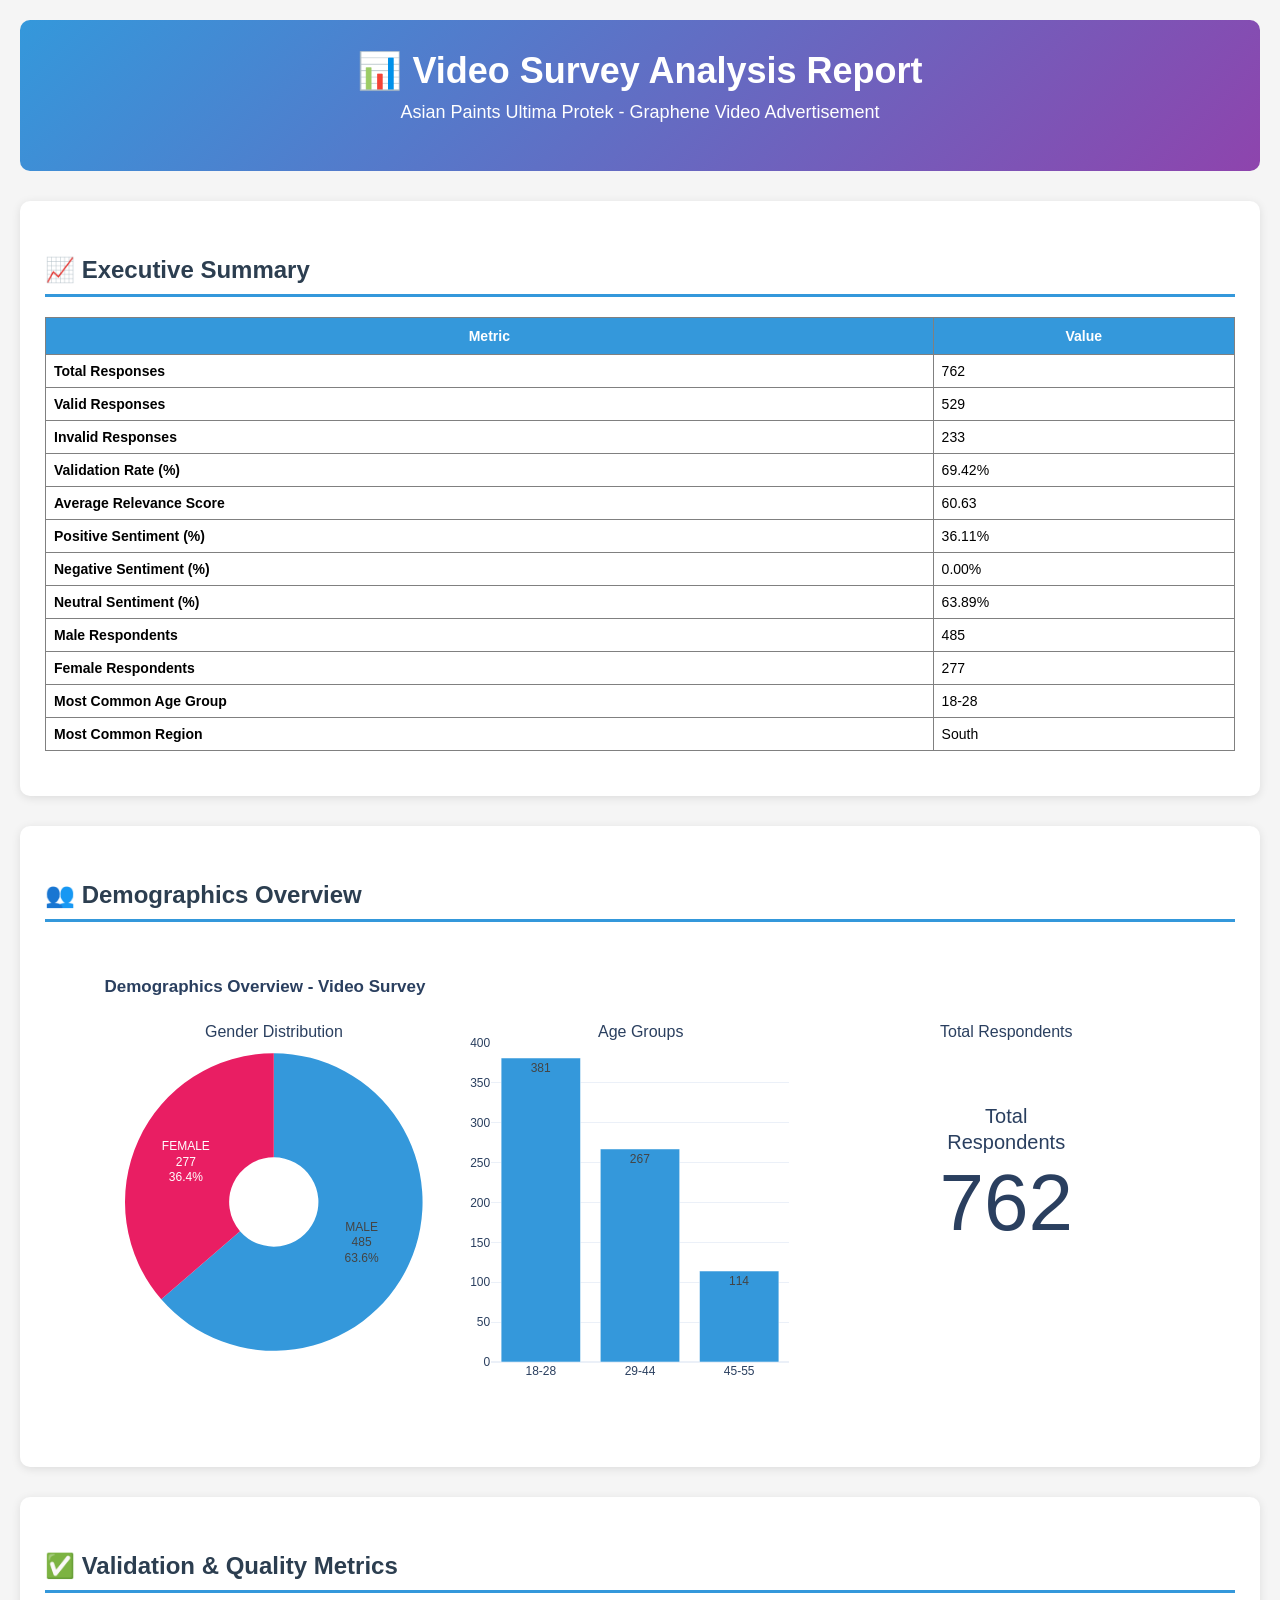
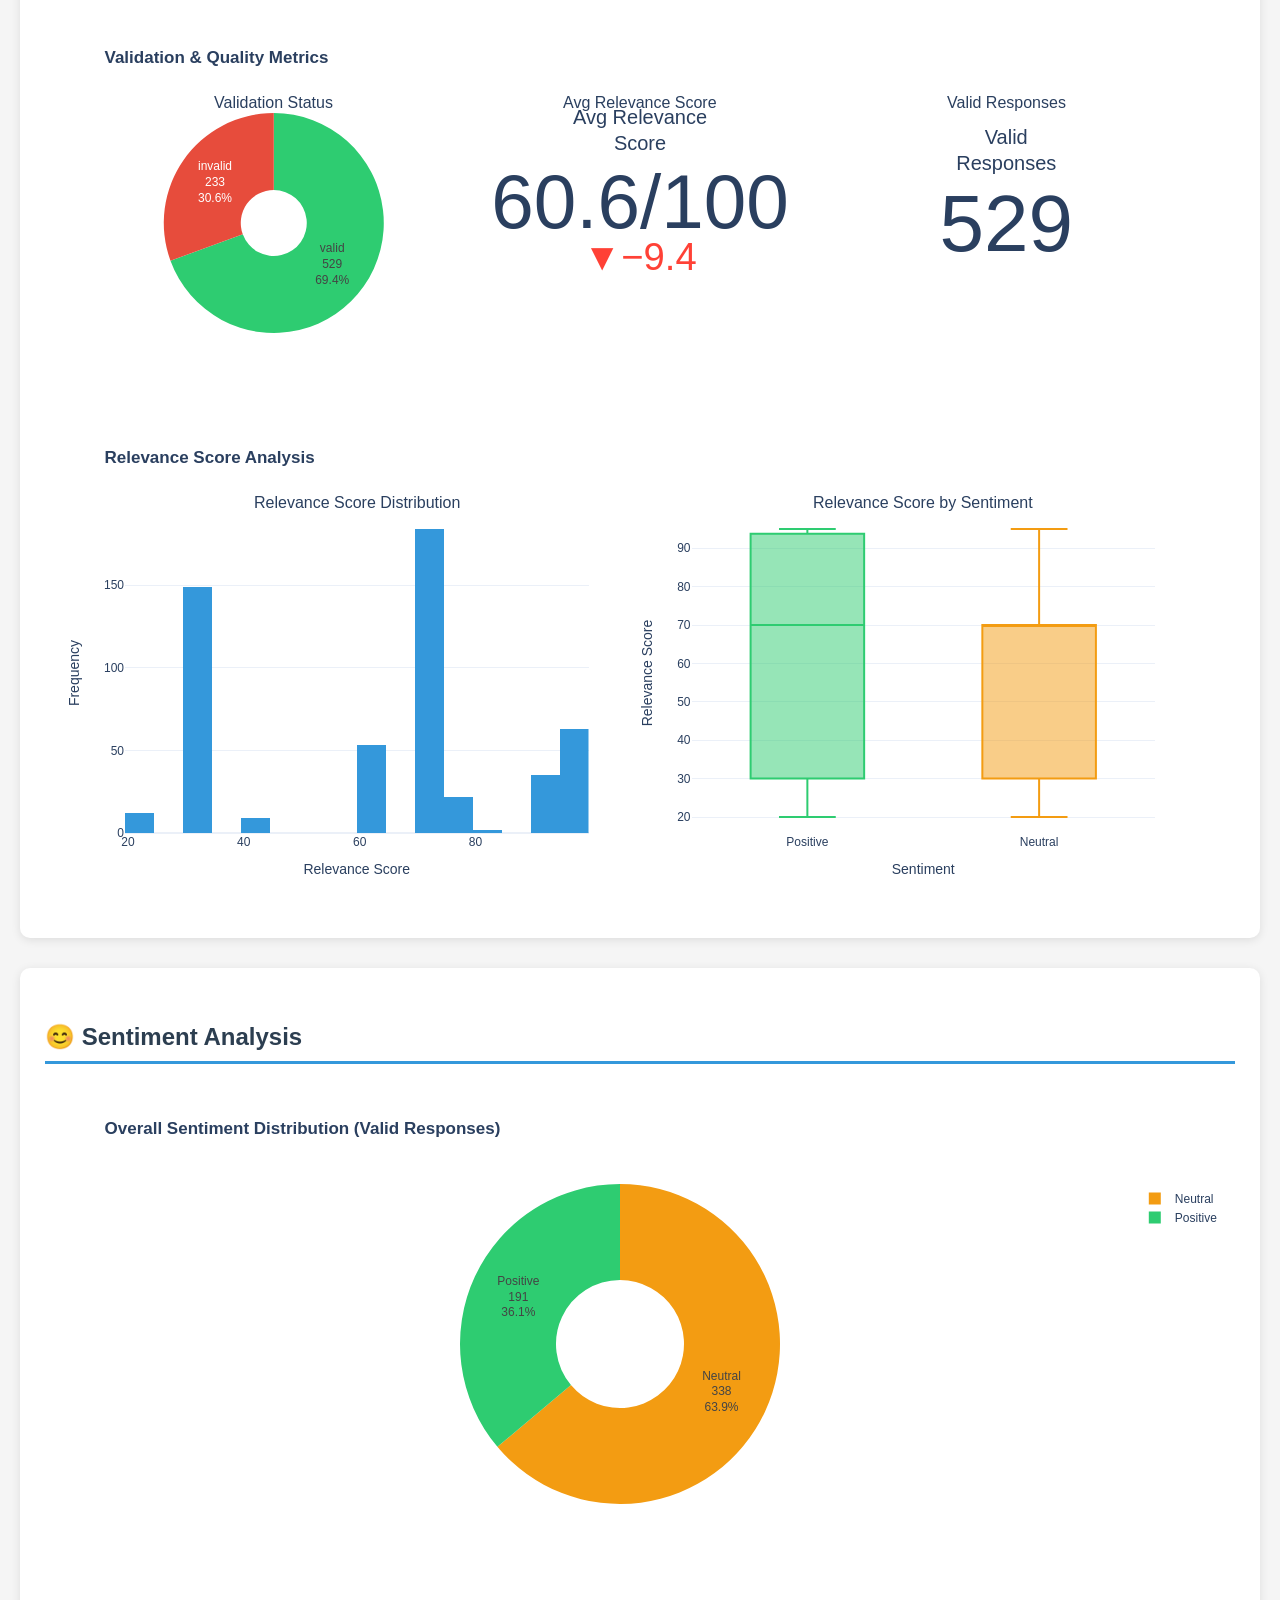
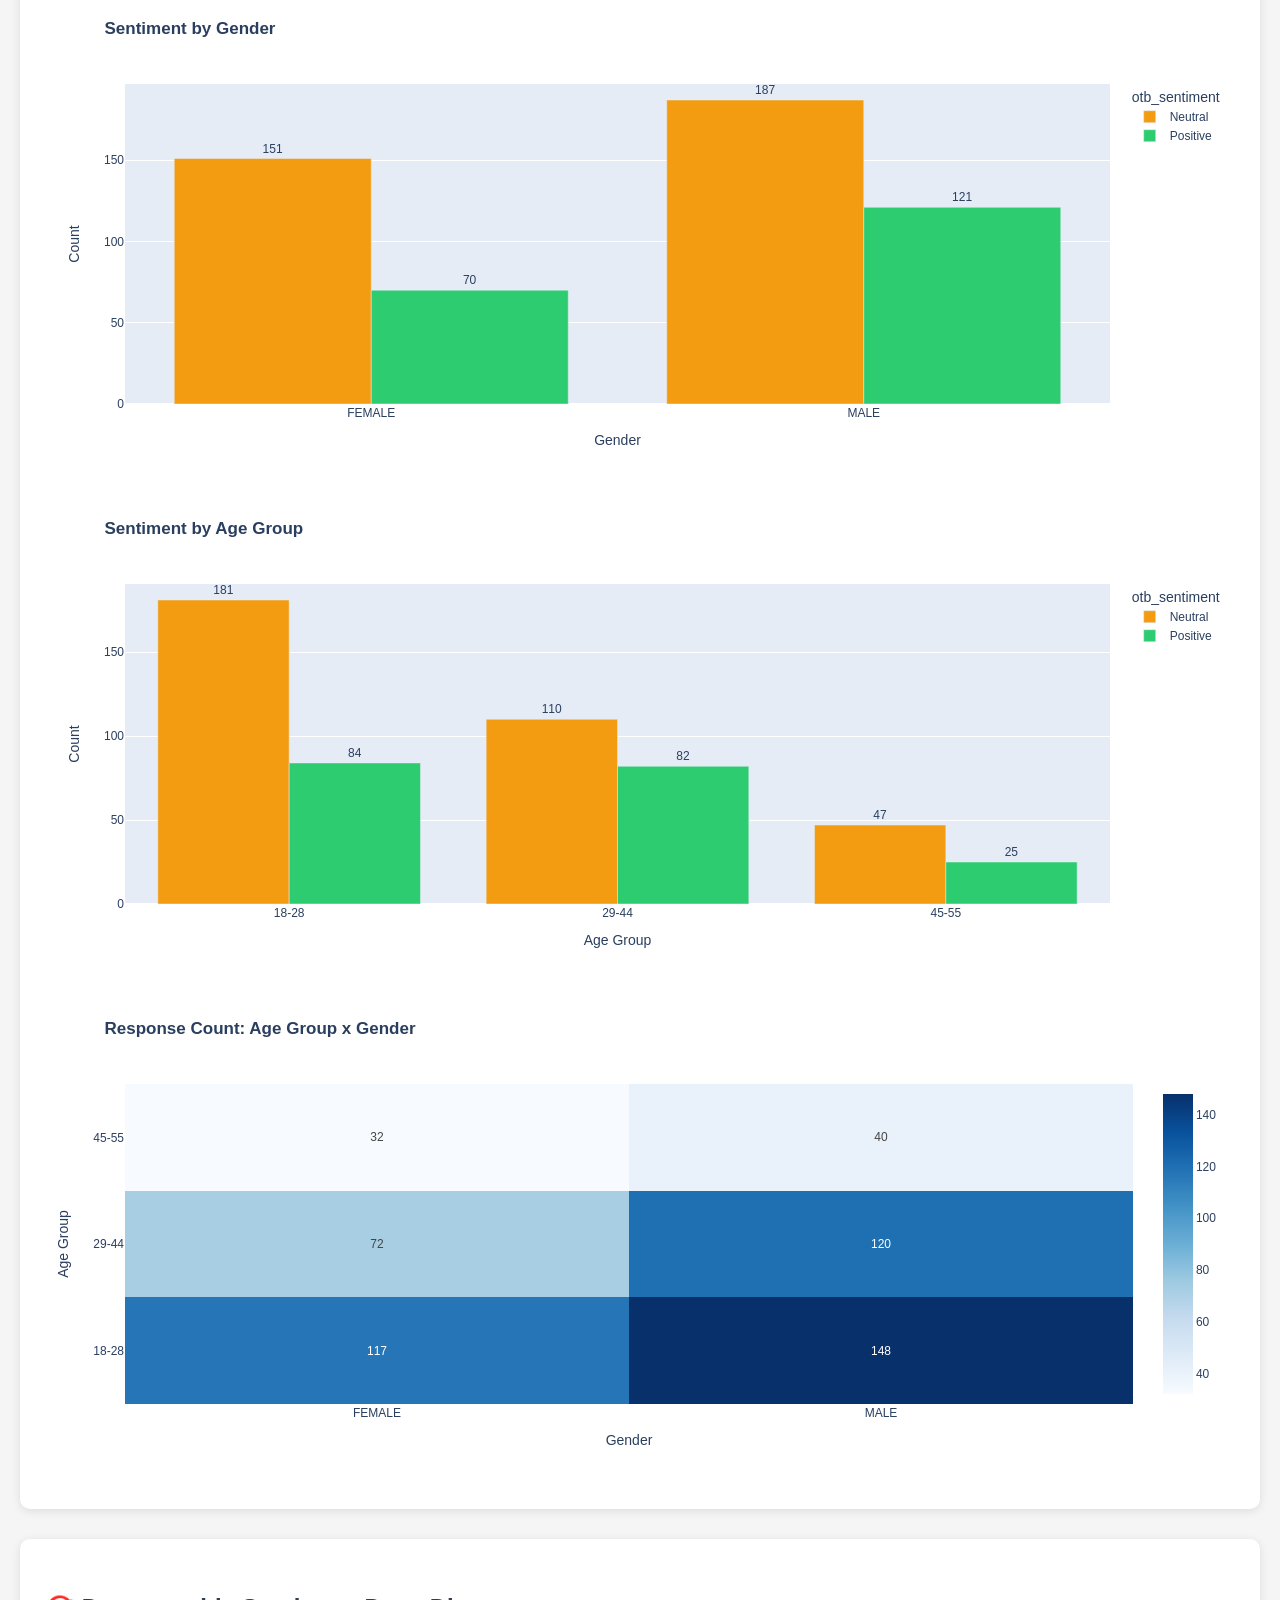
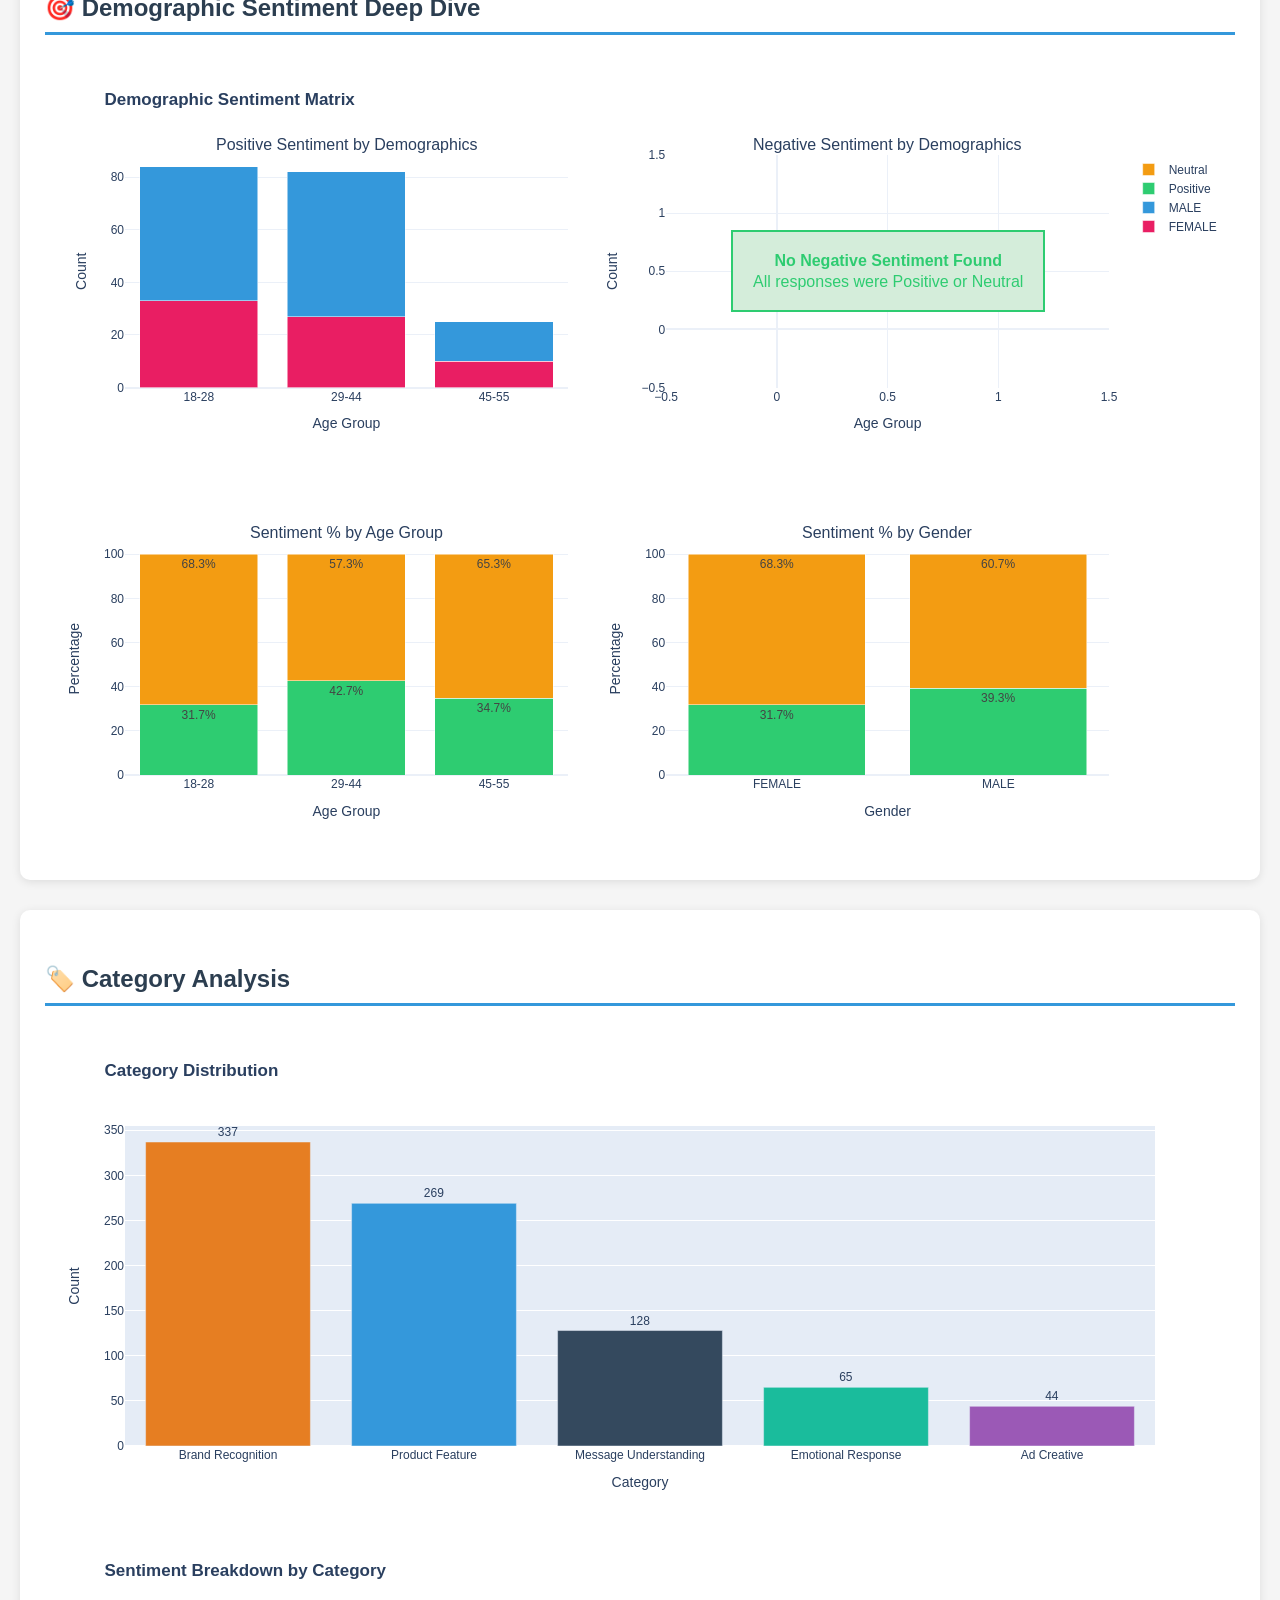
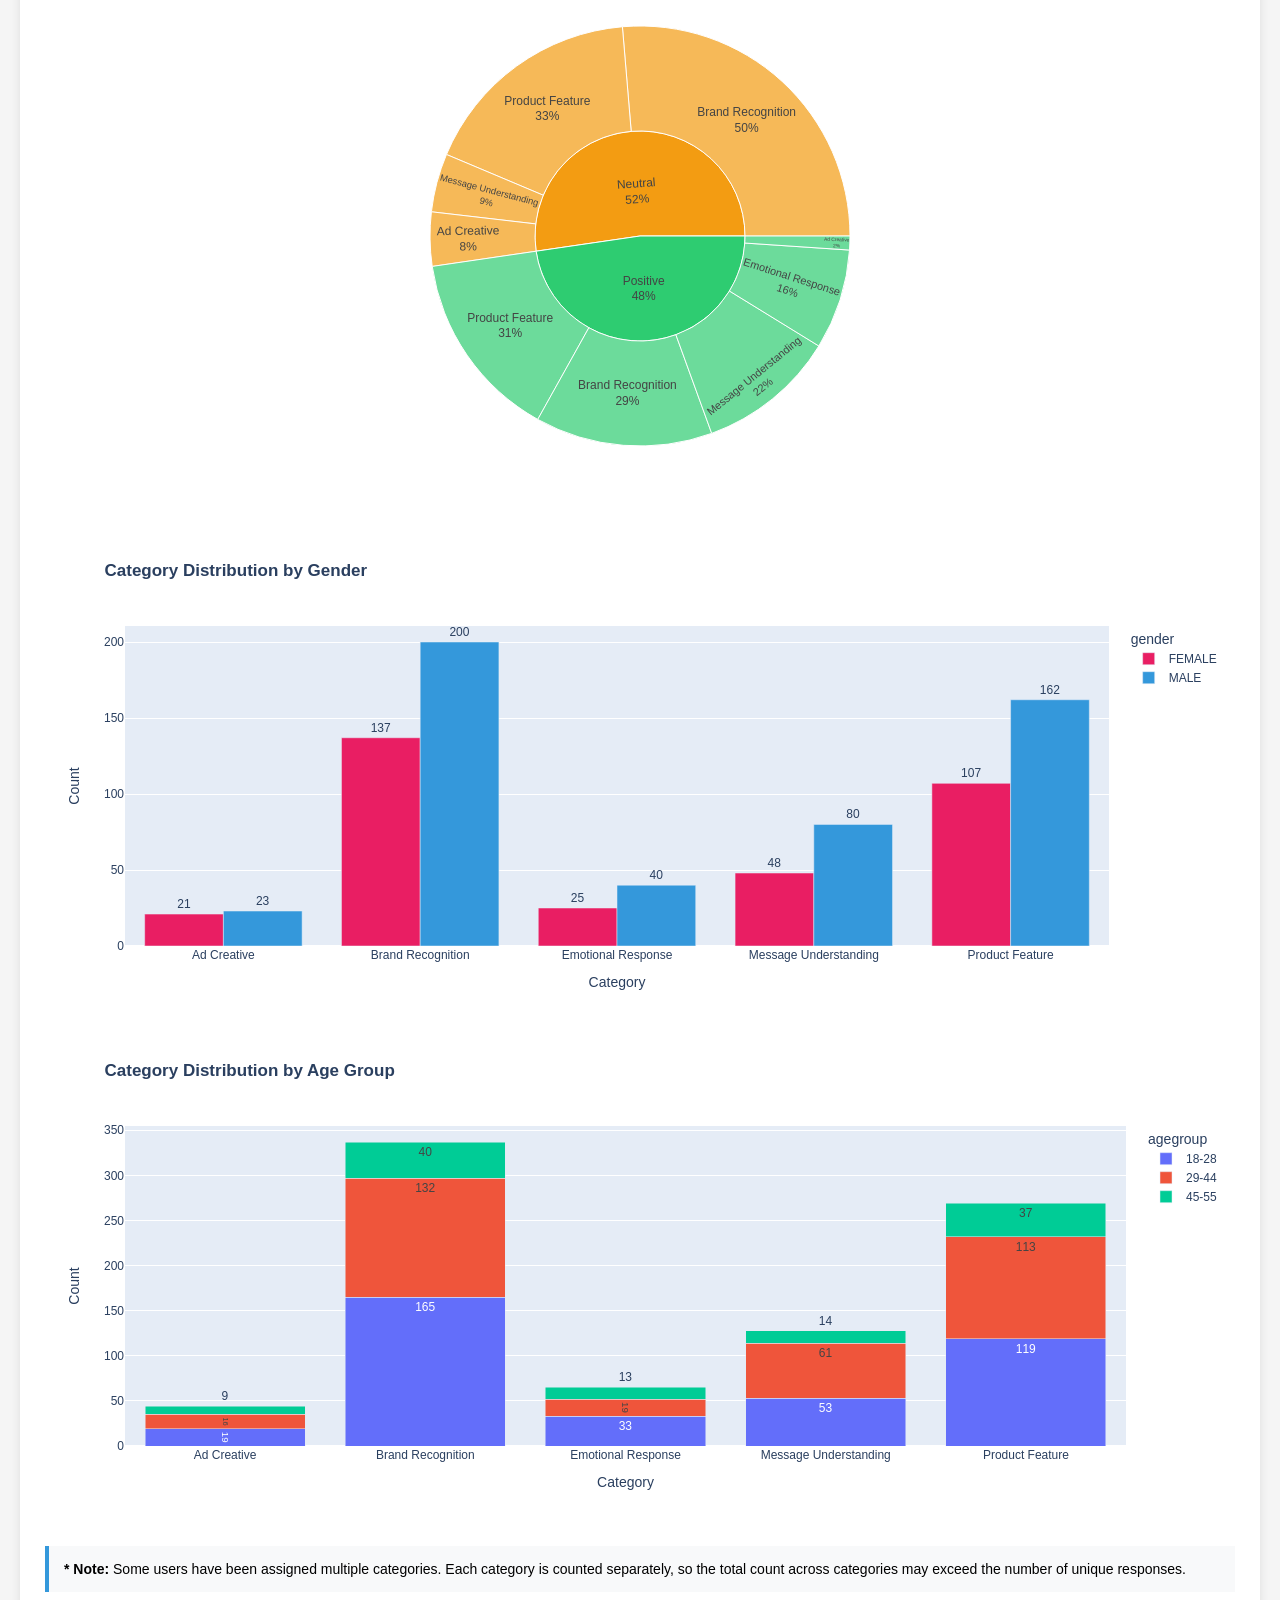
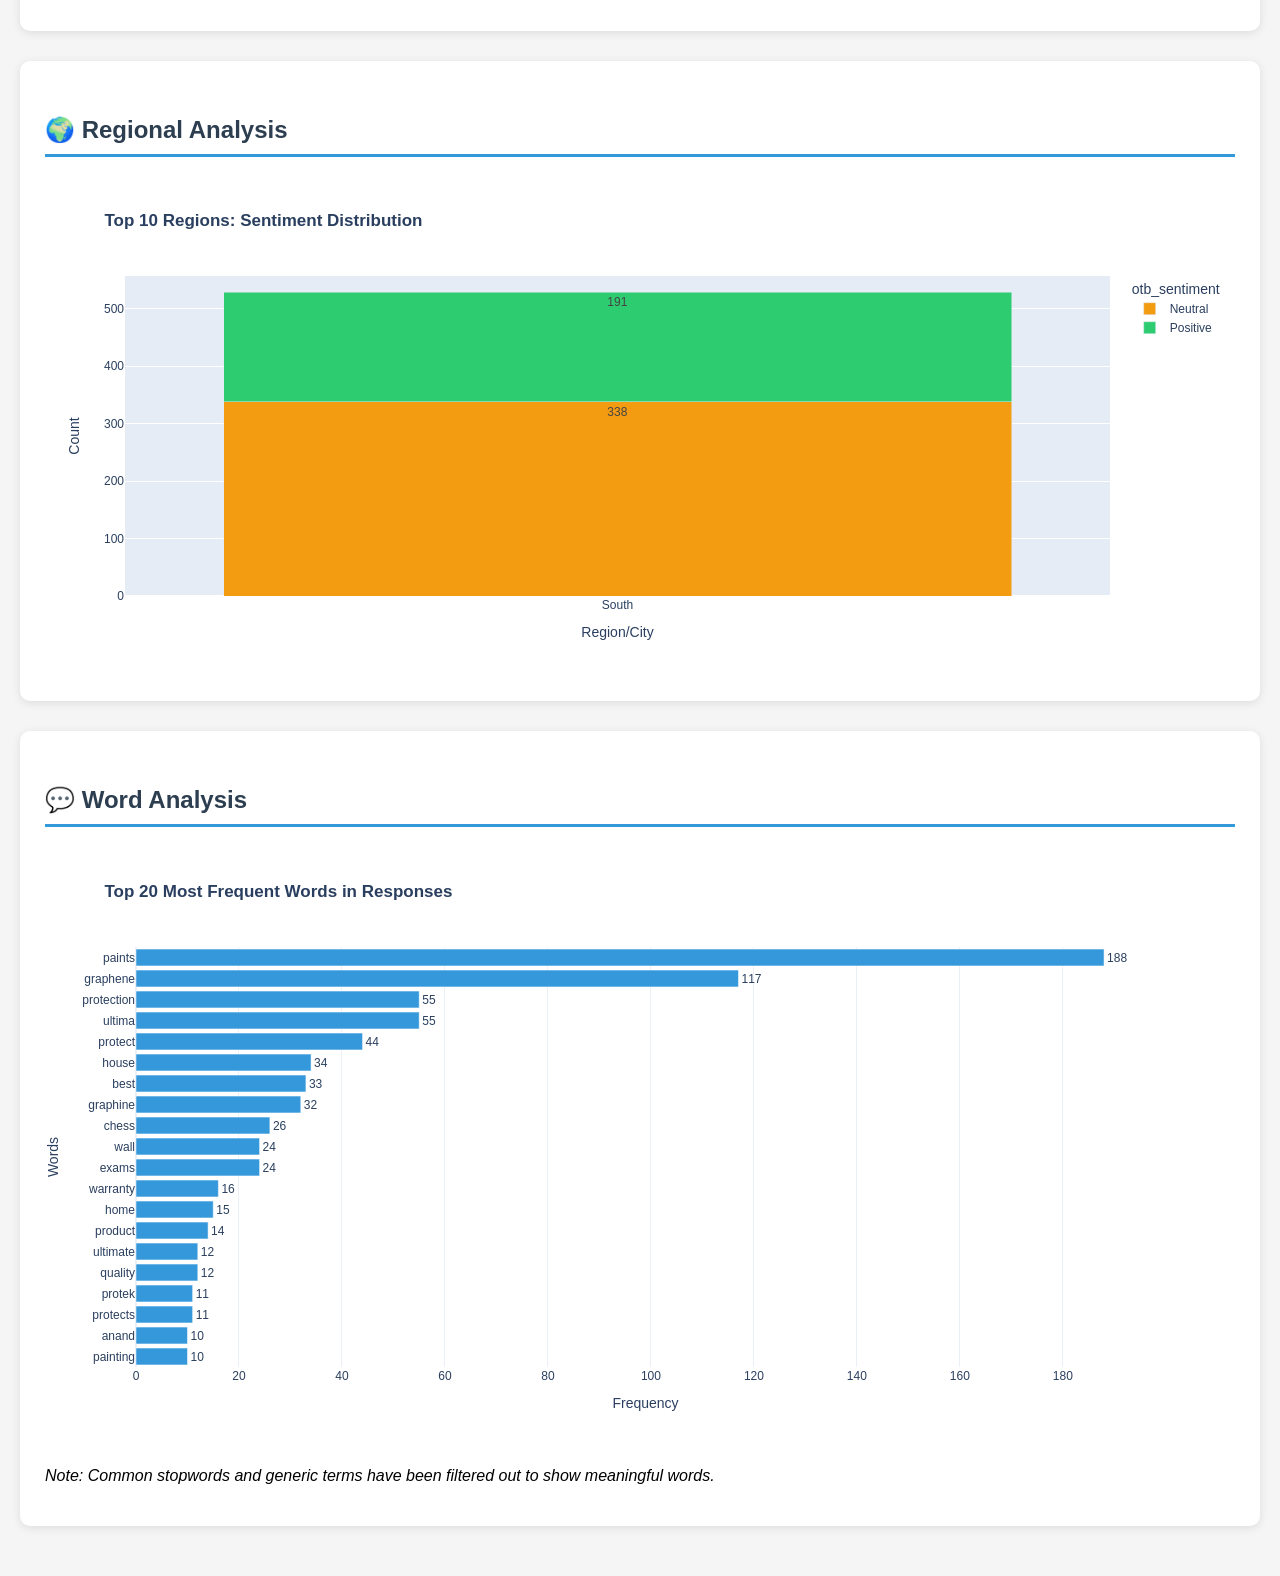
==== commit 8c28425a: "inko okati" ====
--- a/index.html
+++ b/index.html
@@ -36,17 +36,17 @@
             }
         </style>
         </head><body><div class='header'><h1>📊 Video Survey Analysis Report</h1><p style='font-size: 18px; margin-top: 10px;'>Asian Paints Ultima Protek - Graphene Video Advertisement</p></div><div class='container'><h2>📈 Executive Summary</h2><div class='summary-table'><table border='1' style='border-collapse: collapse; width: 100%; font-size: 14px;'><thead><tr style='background-color: #3498db; color: white;'><th style='padding: 10px;'>Metric</th><th style='padding: 10px;'>Value</th></tr></thead><tbody><tr><td style='padding: 8px;'><b>Total Responses</b></td><td style='padding: 8px;'>762</td></tr><tr><td style='padding: 8px;'><b>Valid Responses</b></td><td style='padding: 8px;'>529</td></tr><tr><td style='padding: 8px;'><b>Invalid Responses</b></td><td style='padding: 8px;'>233</td></tr><tr><td style='padding: 8px;'><b>Validation Rate (%)</b></td><td style='padding: 8px;'>69.42%</td></tr><tr><td style='padding: 8px;'><b>Average Relevance Score</b></td><td style='padding: 8px;'>60.63</td></tr><tr><td style='padding: 8px;'><b>Positive Sentiment (%)</b></td><td style='padding: 8px;'>36.11%</td></tr><tr><td style='padding: 8px;'><b>Negative Sentiment (%)</b></td><td style='padding: 8px;'>0.00%</td></tr><tr><td style='padding: 8px;'><b>Neutral Sentiment (%)</b></td><td style='padding: 8px;'>63.89%</td></tr><tr><td style='padding: 8px;'><b>Male Respondents</b></td><td style='padding: 8px;'>485</td></tr><tr><td style='padding: 8px;'><b>Female Respondents</b></td><td style='padding: 8px;'>277</td></tr><tr><td style='padding: 8px;'><b>Most Common Age Group</b></td><td style='padding: 8px;'>18-28</td></tr><tr><td style='padding: 8px;'><b>Most Common Region</b></td><td style='padding: 8px;'>South</td></tr></tbody></table></div></div><div class='container'><h2>👥 Demographics Overview</h2><div>                        <script type="text/javascript">window.PlotlyConfig = {MathJaxConfig: 'local'};</script>
-        <script charset="utf-8" src="https://cdn.plot.ly/plotly-2.32.0.min.js"></script>                <div id="8cf0c179-f353-4383-a9db-6de75682cc86" class="plotly-graph-div" style="height:900px; width:100%;"></div>            <script type="text/javascript">                                    window.PLOTLYENV=window.PLOTLYENV || {};                                    if (document.getElementById("8cf0c179-f353-4383-a9db-6de75682cc86")) {                    Plotly.newPlot(                        "8cf0c179-f353-4383-a9db-6de75682cc86",                        [{"hole":0.3,"labels":["MALE","FEMALE"],"marker":{"colors":["#3498db","#e91e63"]},"name":"Gender","textinfo":"label+percent+value","values":[485,277],"type":"pie","domain":{"x":[0.0,0.45],"y":[0.625,1.0]}},{"marker":{"color":"#3498db"},"name":"Age Groups","text":[381.0,267.0,114.0],"textposition":"auto","x":["18-28","29-44","45-55"],"y":[381,267,114],"type":"bar","xaxis":"x","yaxis":"y"},{"marker":{"color":"#9b59b6"},"name":"Regions","orientation":"h","text":[762.0],"textposition":"auto","x":[762],"y":["South"],"type":"bar","xaxis":"x2","yaxis":"y2"},{"mode":"number","title":{"text":"Total\u003cbr\u003eRespondents"},"value":762,"type":"indicator","domain":{"x":[0.55,1.0],"y":[0.0,0.375]}}],                        {"template":{"data":{"barpolar":[{"marker":{"line":{"color":"white","width":0.5},"pattern":{"fillmode":"overlay","size":10,"solidity":0.2}},"type":"barpolar"}],"bar":[{"error_x":{"color":"#2a3f5f"},"error_y":{"color":"#2a3f5f"},"marker":{"line":{"color":"white","width":0.5},"pattern":{"fillmode":"overlay","size":10,"solidity":0.2}},"type":"bar"}],"carpet":[{"aaxis":{"endlinecolor":"#2a3f5f","gridcolor":"#C8D4E3","linecolor":"#C8D4E3","minorgridcolor":"#C8D4E3","startlinecolor":"#2a3f5f"},"baxis":{"endlinecolor":"#2a3f5f","gridcolor":"#C8D4E3","linecolor":"#C8D4E3","minorgridcolor":"#C8D4E3","startlinecolor":"#2a3f5f"},"type":"carpet"}],"choropleth":[{"colorbar":{"outlinewidth":0,"ticks":""},"type":"choropleth"}],"contourcarpet":[{"colorbar":{"outlinewidth":0,"ticks":""},"type":"contourcarpet"}],"contour":[{"colorbar":{"outlinewidth":0,"ticks":""},"colorscale":[[0.0,"#0d0887"],[0.1111111111111111,"#46039f"],[0.2222222222222222,"#7201a8"],[0.3333333333333333,"#9c179e"],[0.4444444444444444,"#bd3786"],[0.5555555555555556,"#d8576b"],[0.6666666666666666,"#ed7953"],[0.7777777777777778,"#fb9f3a"],[0.8888888888888888,"#fdca26"],[1.0,"#f0f921"]],"type":"contour"}],"heatmapgl":[{"colorbar":{"outlinewidth":0,"ticks":""},"colorscale":[[0.0,"#0d0887"],[0.1111111111111111,"#46039f"],[0.2222222222222222,"#7201a8"],[0.3333333333333333,"#9c179e"],[0.4444444444444444,"#bd3786"],[0.5555555555555556,"#d8576b"],[0.6666666666666666,"#ed7953"],[0.7777777777777778,"#fb9f3a"],[0.8888888888888888,"#fdca26"],[1.0,"#f0f921"]],"type":"heatmapgl"}],"heatmap":[{"colorbar":{"outlinewidth":0,"ticks":""},"colorscale":[[0.0,"#0d0887"],[0.1111111111111111,"#46039f"],[0.2222222222222222,"#7201a8"],[0.3333333333333333,"#9c179e"],[0.4444444444444444,"#bd3786"],[0.5555555555555556,"#d8576b"],[0.6666666666666666,"#ed7953"],[0.7777777777777778,"#fb9f3a"],[0.8888888888888888,"#fdca26"],[1.0,"#f0f921"]],"type":"heatmap"}],"histogram2dcontour":[{"colorbar":{"outlinewidth":0,"ticks":""},"colorscale":[[0.0,"#0d0887"],[0.1111111111111111,"#46039f"],[0.2222222222222222,"#7201a8"],[0.3333333333333333,"#9c179e"],[0.4444444444444444,"#bd3786"],[0.5555555555555556,"#d8576b"],[0.6666666666666666,"#ed7953"],[0.7777777777777778,"#fb9f3a"],[0.8888888888888888,"#fdca26"],[1.0,"#f0f921"]],"type":"histogram2dcontour"}],"histogram2d":[{"colorbar":{"outlinewidth":0,"ticks":""},"colorscale":[[0.0,"#0d0887"],[0.1111111111111111,"#46039f"],[0.2222222222222222,"#7201a8"],[0.3333333333333333,"#9c179e"],[0.4444444444444444,"#bd3786"],[0.5555555555555556,"#d8576b"],[0.6666666666666666,"#ed7953"],[0.7777777777777778,"#fb9f3a"],[0.8888888888888888,"#fdca26"],[1.0,"#f0f921"]],"type":"histogram2d"}],"histogram":[{"marker":{"pattern":{"fillmode":"overlay","size":10,"solidity":0.2}},"type":"histogram"}],"mesh3d":[{"colorbar":{"outlinewidth":0,"ticks":""},"type":"mesh3d"}],"parcoords":[{"line":{"colorbar":{"outlinewidth":0,"ticks":""}},"type":"parcoords"}],"pie":[{"automargin":true,"type":"pie"}],"scatter3d":[{"line":{"colorbar":{"outlinewidth":0,"ticks":""}},"marker":{"colorbar":{"outlinewidth":0,"ticks":""}},"type":"scatter3d"}],"scattercarpet":[{"marker":{"colorbar":{"outlinewidth":0,"ticks":""}},"type":"scattercarpet"}],"scattergeo":[{"marker":{"colorbar":{"outlinewidth":0,"ticks":""}},"type":"scattergeo"}],"scattergl":[{"marker":{"colorbar":{"outlinewidth":0,"ticks":""}},"type":"scattergl"}],"scattermapbox":[{"marker":{"colorbar":{"outlinewidth":0,"ticks":""}},"type":"scattermapbox"}],"scatterpolargl":[{"marker":{"colorbar":{"outlinewidth":0,"ticks":""}},"type":"scatterpolargl"}],"scatterpolar":[{"marker":{"colorbar":{"outlinewidth":0,"ticks":""}},"type":"scatterpolar"}],"scatter":[{"fillpattern":{"fillmode":"overlay","size":10,"solidity":0.2},"type":"scatter"}],"scatterternary":[{"marker":{"colorbar":{"outlinewidth":0,"ticks":""}},"type":"scatterternary"}],"surface":[{"colorbar":{"outlinewidth":0,"ticks":""},"colorscale":[[0.0,"#0d0887"],[0.1111111111111111,"#46039f"],[0.2222222222222222,"#7201a8"],[0.3333333333333333,"#9c179e"],[0.4444444444444444,"#bd3786"],[0.5555555555555556,"#d8576b"],[0.6666666666666666,"#ed7953"],[0.7777777777777778,"#fb9f3a"],[0.8888888888888888,"#fdca26"],[1.0,"#f0f921"]],"type":"surface"}],"table":[{"cells":{"fill":{"color":"#EBF0F8"},"line":{"color":"white"}},"header":{"fill":{"color":"#C8D4E3"},"line":{"color":"white"}},"type":"table"}]},"layout":{"annotationdefaults":{"arrowcolor":"#2a3f5f","arrowhead":0,"arrowwidth":1},"autotypenumbers":"strict","coloraxis":{"colorbar":{"outlinewidth":0,"ticks":""}},"colorscale":{"diverging":[[0,"#8e0152"],[0.1,"#c51b7d"],[0.2,"#de77ae"],[0.3,"#f1b6da"],[0.4,"#fde0ef"],[0.5,"#f7f7f7"],[0.6,"#e6f5d0"],[0.7,"#b8e186"],[0.8,"#7fbc41"],[0.9,"#4d9221"],[1,"#276419"]],"sequential":[[0.0,"#0d0887"],[0.1111111111111111,"#46039f"],[0.2222222222222222,"#7201a8"],[0.3333333333333333,"#9c179e"],[0.4444444444444444,"#bd3786"],[0.5555555555555556,"#d8576b"],[0.6666666666666666,"#ed7953"],[0.7777777777777778,"#fb9f3a"],[0.8888888888888888,"#fdca26"],[1.0,"#f0f921"]],"sequentialminus":[[0.0,"#0d0887"],[0.1111111111111111,"#46039f"],[0.2222222222222222,"#7201a8"],[0.3333333333333333,"#9c179e"],[0.4444444444444444,"#bd3786"],[0.5555555555555556,"#d8576b"],[0.6666666666666666,"#ed7953"],[0.7777777777777778,"#fb9f3a"],[0.8888888888888888,"#fdca26"],[1.0,"#f0f921"]]},"colorway":["#636efa","#EF553B","#00cc96","#ab63fa","#FFA15A","#19d3f3","#FF6692","#B6E880","#FF97FF","#FECB52"],"font":{"color":"#2a3f5f"},"geo":{"bgcolor":"white","lakecolor":"white","landcolor":"white","showlakes":true,"showland":true,"subunitcolor":"#C8D4E3"},"hoverlabel":{"align":"left"},"hovermode":"closest","mapbox":{"style":"light"},"paper_bgcolor":"white","plot_bgcolor":"white","polar":{"angularaxis":{"gridcolor":"#EBF0F8","linecolor":"#EBF0F8","ticks":""},"bgcolor":"white","radialaxis":{"gridcolor":"#EBF0F8","linecolor":"#EBF0F8","ticks":""}},"scene":{"xaxis":{"backgroundcolor":"white","gridcolor":"#DFE8F3","gridwidth":2,"linecolor":"#EBF0F8","showbackground":true,"ticks":"","zerolinecolor":"#EBF0F8"},"yaxis":{"backgroundcolor":"white","gridcolor":"#DFE8F3","gridwidth":2,"linecolor":"#EBF0F8","showbackground":true,"ticks":"","zerolinecolor":"#EBF0F8"},"zaxis":{"backgroundcolor":"white","gridcolor":"#DFE8F3","gridwidth":2,"linecolor":"#EBF0F8","showbackground":true,"ticks":"","zerolinecolor":"#EBF0F8"}},"shapedefaults":{"line":{"color":"#2a3f5f"}},"ternary":{"aaxis":{"gridcolor":"#DFE8F3","linecolor":"#A2B1C6","ticks":""},"baxis":{"gridcolor":"#DFE8F3","linecolor":"#A2B1C6","ticks":""},"bgcolor":"white","caxis":{"gridcolor":"#DFE8F3","linecolor":"#A2B1C6","ticks":""}},"title":{"x":0.05},"xaxis":{"automargin":true,"gridcolor":"#EBF0F8","linecolor":"#EBF0F8","ticks":"","title":{"standoff":15},"zerolinecolor":"#EBF0F8","zerolinewidth":2},"yaxis":{"automargin":true,"gridcolor":"#EBF0F8","linecolor":"#EBF0F8","ticks":"","title":{"standoff":15},"zerolinecolor":"#EBF0F8","zerolinewidth":2}}},"xaxis":{"anchor":"y","domain":[0.55,1.0]},"yaxis":{"anchor":"x","domain":[0.625,1.0]},"xaxis2":{"anchor":"y2","domain":[0.0,0.45]},"yaxis2":{"anchor":"x2","domain":[0.0,0.375]},"annotations":[{"font":{"size":16},"showarrow":false,"text":"Gender Distribution","x":0.225,"xanchor":"center","xref":"paper","y":1.0,"yanchor":"bottom","yref":"paper"},{"font":{"size":16},"showarrow":false,"text":"Age Groups","x":0.775,"xanchor":"center","xref":"paper","y":1.0,"yanchor":"bottom","yref":"paper"},{"font":{"size":16},"showarrow":false,"text":"Top 15 Regions\u002fCities","x":0.225,"xanchor":"center","xref":"paper","y":0.375,"yanchor":"bottom","yref":"paper"},{"font":{"size":16},"showarrow":false,"text":"Total Respondents","x":0.775,"xanchor":"center","xref":"paper","y":0.375,"yanchor":"bottom","yref":"paper"}],"title":{"text":"\u003cb\u003eDemographics Overview - Video Survey\u003c\u002fb\u003e"},"showlegend":false,"height":900},                        {"responsive": true}                    )                };                            </script>        </div></div><div class='container'><h2>✅ Validation & Quality Metrics</h2><div>                        <script type="text/javascript">window.PlotlyConfig = {MathJaxConfig: 'local'};</script>
-        <script charset="utf-8" src="https://cdn.plot.ly/plotly-2.32.0.min.js"></script>                <div id="f2fefbb1-dabf-4192-a77e-f8a1de4e4357" class="plotly-graph-div" style="height:400px; width:100%;"></div>            <script type="text/javascript">                                    window.PLOTLYENV=window.PLOTLYENV || {};                                    if (document.getElementById("f2fefbb1-dabf-4192-a77e-f8a1de4e4357")) {                    Plotly.newPlot(                        "f2fefbb1-dabf-4192-a77e-f8a1de4e4357",                        [{"hole":0.3,"labels":["valid","invalid"],"marker":{"colors":["#2ecc71","#e74c3c"]},"textinfo":"label+percent+value","values":[529,233],"type":"pie","domain":{"x":[0.0,0.2888888888888889],"y":[0.0,1.0]}},{"delta":{"reference":70,"relative":false},"mode":"number+delta","number":{"suffix":"\u002f100"},"title":{"text":"Avg Relevance\u003cbr\u003eScore"},"value":60.63327032136106,"type":"indicator","domain":{"x":[0.35555555555555557,0.6444444444444445],"y":[0.0,1.0]}},{"mode":"number","title":{"text":"Valid\u003cbr\u003eResponses"},"value":529,"type":"indicator","domain":{"x":[0.7111111111111111,1.0],"y":[0.0,1.0]}}],                        {"template":{"data":{"barpolar":[{"marker":{"line":{"color":"white","width":0.5},"pattern":{"fillmode":"overlay","size":10,"solidity":0.2}},"type":"barpolar"}],"bar":[{"error_x":{"color":"#2a3f5f"},"error_y":{"color":"#2a3f5f"},"marker":{"line":{"color":"white","width":0.5},"pattern":{"fillmode":"overlay","size":10,"solidity":0.2}},"type":"bar"}],"carpet":[{"aaxis":{"endlinecolor":"#2a3f5f","gridcolor":"#C8D4E3","linecolor":"#C8D4E3","minorgridcolor":"#C8D4E3","startlinecolor":"#2a3f5f"},"baxis":{"endlinecolor":"#2a3f5f","gridcolor":"#C8D4E3","linecolor":"#C8D4E3","minorgridcolor":"#C8D4E3","startlinecolor":"#2a3f5f"},"type":"carpet"}],"choropleth":[{"colorbar":{"outlinewidth":0,"ticks":""},"type":"choropleth"}],"contourcarpet":[{"colorbar":{"outlinewidth":0,"ticks":""},"type":"contourcarpet"}],"contour":[{"colorbar":{"outlinewidth":0,"ticks":""},"colorscale":[[0.0,"#0d0887"],[0.1111111111111111,"#46039f"],[0.2222222222222222,"#7201a8"],[0.3333333333333333,"#9c179e"],[0.4444444444444444,"#bd3786"],[0.5555555555555556,"#d8576b"],[0.6666666666666666,"#ed7953"],[0.7777777777777778,"#fb9f3a"],[0.8888888888888888,"#fdca26"],[1.0,"#f0f921"]],"type":"contour"}],"heatmapgl":[{"colorbar":{"outlinewidth":0,"ticks":""},"colorscale":[[0.0,"#0d0887"],[0.1111111111111111,"#46039f"],[0.2222222222222222,"#7201a8"],[0.3333333333333333,"#9c179e"],[0.4444444444444444,"#bd3786"],[0.5555555555555556,"#d8576b"],[0.6666666666666666,"#ed7953"],[0.7777777777777778,"#fb9f3a"],[0.8888888888888888,"#fdca26"],[1.0,"#f0f921"]],"type":"heatmapgl"}],"heatmap":[{"colorbar":{"outlinewidth":0,"ticks":""},"colorscale":[[0.0,"#0d0887"],[0.1111111111111111,"#46039f"],[0.2222222222222222,"#7201a8"],[0.3333333333333333,"#9c179e"],[0.4444444444444444,"#bd3786"],[0.5555555555555556,"#d8576b"],[0.6666666666666666,"#ed7953"],[0.7777777777777778,"#fb9f3a"],[0.8888888888888888,"#fdca26"],[1.0,"#f0f921"]],"type":"heatmap"}],"histogram2dcontour":[{"colorbar":{"outlinewidth":0,"ticks":""},"colorscale":[[0.0,"#0d0887"],[0.1111111111111111,"#46039f"],[0.2222222222222222,"#7201a8"],[0.3333333333333333,"#9c179e"],[0.4444444444444444,"#bd3786"],[0.5555555555555556,"#d8576b"],[0.6666666666666666,"#ed7953"],[0.7777777777777778,"#fb9f3a"],[0.8888888888888888,"#fdca26"],[1.0,"#f0f921"]],"type":"histogram2dcontour"}],"histogram2d":[{"colorbar":{"outlinewidth":0,"ticks":""},"colorscale":[[0.0,"#0d0887"],[0.1111111111111111,"#46039f"],[0.2222222222222222,"#7201a8"],[0.3333333333333333,"#9c179e"],[0.4444444444444444,"#bd3786"],[0.5555555555555556,"#d8576b"],[0.6666666666666666,"#ed7953"],[0.7777777777777778,"#fb9f3a"],[0.8888888888888888,"#fdca26"],[1.0,"#f0f921"]],"type":"histogram2d"}],"histogram":[{"marker":{"pattern":{"fillmode":"overlay","size":10,"solidity":0.2}},"type":"histogram"}],"mesh3d":[{"colorbar":{"outlinewidth":0,"ticks":""},"type":"mesh3d"}],"parcoords":[{"line":{"colorbar":{"outlinewidth":0,"ticks":""}},"type":"parcoords"}],"pie":[{"automargin":true,"type":"pie"}],"scatter3d":[{"line":{"colorbar":{"outlinewidth":0,"ticks":""}},"marker":{"colorbar":{"outlinewidth":0,"ticks":""}},"type":"scatter3d"}],"scattercarpet":[{"marker":{"colorbar":{"outlinewidth":0,"ticks":""}},"type":"scattercarpet"}],"scattergeo":[{"marker":{"colorbar":{"outlinewidth":0,"ticks":""}},"type":"scattergeo"}],"scattergl":[{"marker":{"colorbar":{"outlinewidth":0,"ticks":""}},"type":"scattergl"}],"scattermapbox":[{"marker":{"colorbar":{"outlinewidth":0,"ticks":""}},"type":"scattermapbox"}],"scatterpolargl":[{"marker":{"colorbar":{"outlinewidth":0,"ticks":""}},"type":"scatterpolargl"}],"scatterpolar":[{"marker":{"colorbar":{"outlinewidth":0,"ticks":""}},"type":"scatterpolar"}],"scatter":[{"fillpattern":{"fillmode":"overlay","size":10,"solidity":0.2},"type":"scatter"}],"scatterternary":[{"marker":{"colorbar":{"outlinewidth":0,"ticks":""}},"type":"scatterternary"}],"surface":[{"colorbar":{"outlinewidth":0,"ticks":""},"colorscale":[[0.0,"#0d0887"],[0.1111111111111111,"#46039f"],[0.2222222222222222,"#7201a8"],[0.3333333333333333,"#9c179e"],[0.4444444444444444,"#bd3786"],[0.5555555555555556,"#d8576b"],[0.6666666666666666,"#ed7953"],[0.7777777777777778,"#fb9f3a"],[0.8888888888888888,"#fdca26"],[1.0,"#f0f921"]],"type":"surface"}],"table":[{"cells":{"fill":{"color":"#EBF0F8"},"line":{"color":"white"}},"header":{"fill":{"color":"#C8D4E3"},"line":{"color":"white"}},"type":"table"}]},"layout":{"annotationdefaults":{"arrowcolor":"#2a3f5f","arrowhead":0,"arrowwidth":1},"autotypenumbers":"strict","coloraxis":{"colorbar":{"outlinewidth":0,"ticks":""}},"colorscale":{"diverging":[[0,"#8e0152"],[0.1,"#c51b7d"],[0.2,"#de77ae"],[0.3,"#f1b6da"],[0.4,"#fde0ef"],[0.5,"#f7f7f7"],[0.6,"#e6f5d0"],[0.7,"#b8e186"],[0.8,"#7fbc41"],[0.9,"#4d9221"],[1,"#276419"]],"sequential":[[0.0,"#0d0887"],[0.1111111111111111,"#46039f"],[0.2222222222222222,"#7201a8"],[0.3333333333333333,"#9c179e"],[0.4444444444444444,"#bd3786"],[0.5555555555555556,"#d8576b"],[0.6666666666666666,"#ed7953"],[0.7777777777777778,"#fb9f3a"],[0.8888888888888888,"#fdca26"],[1.0,"#f0f921"]],"sequentialminus":[[0.0,"#0d0887"],[0.1111111111111111,"#46039f"],[0.2222222222222222,"#7201a8"],[0.3333333333333333,"#9c179e"],[0.4444444444444444,"#bd3786"],[0.5555555555555556,"#d8576b"],[0.6666666666666666,"#ed7953"],[0.7777777777777778,"#fb9f3a"],[0.8888888888888888,"#fdca26"],[1.0,"#f0f921"]]},"colorway":["#636efa","#EF553B","#00cc96","#ab63fa","#FFA15A","#19d3f3","#FF6692","#B6E880","#FF97FF","#FECB52"],"font":{"color":"#2a3f5f"},"geo":{"bgcolor":"white","lakecolor":"white","landcolor":"white","showlakes":true,"showland":true,"subunitcolor":"#C8D4E3"},"hoverlabel":{"align":"left"},"hovermode":"closest","mapbox":{"style":"light"},"paper_bgcolor":"white","plot_bgcolor":"white","polar":{"angularaxis":{"gridcolor":"#EBF0F8","linecolor":"#EBF0F8","ticks":""},"bgcolor":"white","radialaxis":{"gridcolor":"#EBF0F8","linecolor":"#EBF0F8","ticks":""}},"scene":{"xaxis":{"backgroundcolor":"white","gridcolor":"#DFE8F3","gridwidth":2,"linecolor":"#EBF0F8","showbackground":true,"ticks":"","zerolinecolor":"#EBF0F8"},"yaxis":{"backgroundcolor":"white","gridcolor":"#DFE8F3","gridwidth":2,"linecolor":"#EBF0F8","showbackground":true,"ticks":"","zerolinecolor":"#EBF0F8"},"zaxis":{"backgroundcolor":"white","gridcolor":"#DFE8F3","gridwidth":2,"linecolor":"#EBF0F8","showbackground":true,"ticks":"","zerolinecolor":"#EBF0F8"}},"shapedefaults":{"line":{"color":"#2a3f5f"}},"ternary":{"aaxis":{"gridcolor":"#DFE8F3","linecolor":"#A2B1C6","ticks":""},"baxis":{"gridcolor":"#DFE8F3","linecolor":"#A2B1C6","ticks":""},"bgcolor":"white","caxis":{"gridcolor":"#DFE8F3","linecolor":"#A2B1C6","ticks":""}},"title":{"x":0.05},"xaxis":{"automargin":true,"gridcolor":"#EBF0F8","linecolor":"#EBF0F8","ticks":"","title":{"standoff":15},"zerolinecolor":"#EBF0F8","zerolinewidth":2},"yaxis":{"automargin":true,"gridcolor":"#EBF0F8","linecolor":"#EBF0F8","ticks":"","title":{"standoff":15},"zerolinecolor":"#EBF0F8","zerolinewidth":2}}},"annotations":[{"font":{"size":16},"showarrow":false,"text":"Validation Status","x":0.14444444444444446,"xanchor":"center","xref":"paper","y":1.0,"yanchor":"bottom","yref":"paper"},{"font":{"size":16},"showarrow":false,"text":"Avg Relevance Score","x":0.5,"xanchor":"center","xref":"paper","y":1.0,"yanchor":"bottom","yref":"paper"},{"font":{"size":16},"showarrow":false,"text":"Valid Responses","x":0.8555555555555556,"xanchor":"center","xref":"paper","y":1.0,"yanchor":"bottom","yref":"paper"}],"title":{"text":"\u003cb\u003eValidation & Quality Metrics\u003c\u002fb\u003e"},"showlegend":false,"height":400},                        {"responsive": true}                    )                };                            </script>        </div><div>                        <script type="text/javascript">window.PlotlyConfig = {MathJaxConfig: 'local'};</script>
-        <script charset="utf-8" src="https://cdn.plot.ly/plotly-2.32.0.min.js"></script>                <div id="a9ee5ab0-b7b1-4866-933c-e0c5ff95cbf8" class="plotly-graph-div" style="height:500px; width:100%;"></div>            <script type="text/javascript">                                    window.PLOTLYENV=window.PLOTLYENV || {};                                    if (document.getElementById("a9ee5ab0-b7b1-4866-933c-e0c5ff95cbf8")) {                    Plotly.newPlot(                        "a9ee5ab0-b7b1-4866-933c-e0c5ff95cbf8",                        [{"marker":{"color":"#3498db"},"name":"Relevance Score","nbinsx":20,"x":[75,90,70,30,30,95,30,30,30,70,70,30,95,30,95,60,30,30,70,30,60,30,30,30,30,95,70,70,70,70,70,70,70,70,60,20,70,90,30,70,95,30,75,70,70,70,30,30,90,70,95,40,70,70,95,30,40,70,70,90,30,30,60,90,95,95,70,70,70,70,30,90,70,90,70,30,90,30,70,70,75,70,30,95,70,70,70,95,60,70,70,70,70,95,60,30,70,30,70,70,30,60,75,60,70,95,30,95,70,75,70,60,30,70,30,60,70,30,30,95,70,70,70,70,70,70,30,90,95,60,95,95,70,95,90,70,30,30,60,30,70,95,70,30,70,95,70,30,80,90,80,70,60,70,95,90,30,70,95,70,30,70,95,20,60,60,30,70,30,60,30,30,30,70,30,70,70,20,60,70,75,40,20,70,30,90,30,30,75,40,70,30,60,95,60,70,30,70,30,70,95,30,70,75,70,40,60,30,70,30,70,70,30,70,70,70,30,70,30,30,70,70,30,60,75,30,95,70,70,95,30,95,30,30,95,90,90,70,90,30,70,30,30,30,60,70,70,70,30,70,60,30,60,30,70,30,30,90,70,95,30,20,70,95,70,75,75,60,30,70,20,30,70,75,70,75,30,95,70,30,30,30,95,60,70,60,30,75,30,95,70,70,70,30,70,30,90,60,30,70,30,30,70,95,40,95,90,70,60,70,95,70,70,60,30,30,70,30,30,70,30,70,60,70,30,30,70,90,70,95,70,30,60,70,70,90,95,90,60,30,70,70,95,30,70,70,95,30,30,90,30,70,70,70,30,60,30,30,60,95,60,95,30,30,70,70,70,30,30,60,30,30,70,60,90,30,70,60,20,70,75,70,90,30,30,60,95,70,30,95,60,70,30,70,30,30,30,90,70,30,70,70,70,70,70,95,70,70,70,30,70,40,30,70,90,95,60,30,70,70,70,30,60,95,30,60,75,70,60,70,70,95,40,70,90,70,60,70,95,95,70,30,70,70,70,30,95,95,30,30,90,60,20,60,30,70,70,30,20,30,95,70,95,70,70,75,90,30,30,95,90,30,30,90,70,30,95,95,20,30,70,90,60,30,75,30,70,70,30,70,70,30,20,75,60,70,30,95,70,30,90,40,70,30,60,70,70,95,30,60,70,30,70,75,60,70,70,95,70,20,75,70,75,70,30,30,90,95,30],"type":"histogram","xaxis":"x","yaxis":"y"},{"marker":{"color":"#2ecc71"},"name":"Positive","y":[75,70,30,95,30,30,95,30,30,60,95,70,70,70,90,95,75,70,90,70,95,90,30,30,90,95,95,70,70,30,90,90,90,30,95,95,95,60,30,70,60,60,95,75,30,95,70,70,70,30,90,95,95,95,95,90,95,70,30,80,90,80,95,90,30,95,70,95,20,60,30,70,30,20,75,40,20,70,75,40,60,60,30,70,95,75,30,70,30,70,30,95,95,95,95,90,90,70,30,60,70,30,60,30,30,90,95,20,70,95,20,75,75,95,30,95,75,95,70,90,60,95,40,95,90,95,70,60,60,70,90,95,90,95,90,30,95,90,95,60,30,60,20,90,95,30,95,60,30,30,90,70,30,60,95,70,95,95,70,95,20,70,20,95,75,90,30,95,90,90,95,20,60,30,75,70,30,20,75,30,95,30,90,40,30,75,70,95,20,90,30],"type":"box","xaxis":"x2","yaxis":"y2"},{"marker":{"color":"#e74c3c"},"name":"Negative","y":[],"type":"box","xaxis":"x2","yaxis":"y2"},{"marker":{"color":"#f39c12"},"name":"Neutral","y":[90,30,30,30,70,70,30,95,60,30,70,30,30,30,30,70,70,70,70,70,70,60,20,30,70,30,70,70,30,30,40,70,70,95,30,40,70,70,60,70,70,70,70,30,70,70,75,70,30,70,70,70,60,70,70,70,70,70,30,70,30,75,70,30,95,70,70,60,30,70,60,70,30,30,70,70,70,60,70,70,30,30,60,30,70,30,70,95,70,70,60,70,70,70,30,60,60,30,70,30,30,30,70,70,60,70,30,90,30,30,70,30,95,70,30,70,30,70,70,40,60,70,30,70,30,70,70,70,30,70,30,70,60,75,30,70,70,30,30,30,90,70,30,30,30,70,70,70,60,70,30,30,70,30,70,75,75,60,30,70,30,70,70,30,70,30,30,60,70,60,30,30,70,70,30,70,30,30,70,30,30,70,70,60,70,70,30,30,70,30,30,70,30,70,30,30,70,70,70,30,60,70,70,60,70,70,30,70,70,95,30,30,30,70,70,70,30,60,30,30,60,60,95,30,30,70,70,70,30,30,60,30,30,70,90,70,70,75,70,30,30,60,70,70,70,30,30,70,30,70,70,70,70,70,95,70,70,70,30,70,40,30,90,95,60,70,70,70,30,30,60,75,60,70,70,95,40,70,90,70,60,70,70,30,70,70,30,95,30,30,90,60,60,30,70,30,30,95,70,70,70,30,30,30,70,30,95,30,70,90,30,70,30,70,70,60,70,70,70,30,60,70,70,95,30,60,70,70,60,70,70,75,70,75,70,30,30,95],"type":"box","xaxis":"x2","yaxis":"y2"}],                        {"template":{"data":{"barpolar":[{"marker":{"line":{"color":"white","width":0.5},"pattern":{"fillmode":"overlay","size":10,"solidity":0.2}},"type":"barpolar"}],"bar":[{"error_x":{"color":"#2a3f5f"},"error_y":{"color":"#2a3f5f"},"marker":{"line":{"color":"white","width":0.5},"pattern":{"fillmode":"overlay","size":10,"solidity":0.2}},"type":"bar"}],"carpet":[{"aaxis":{"endlinecolor":"#2a3f5f","gridcolor":"#C8D4E3","linecolor":"#C8D4E3","minorgridcolor":"#C8D4E3","startlinecolor":"#2a3f5f"},"baxis":{"endlinecolor":"#2a3f5f","gridcolor":"#C8D4E3","linecolor":"#C8D4E3","minorgridcolor":"#C8D4E3","startlinecolor":"#2a3f5f"},"type":"carpet"}],"choropleth":[{"colorbar":{"outlinewidth":0,"ticks":""},"type":"choropleth"}],"contourcarpet":[{"colorbar":{"outlinewidth":0,"ticks":""},"type":"contourcarpet"}],"contour":[{"colorbar":{"outlinewidth":0,"ticks":""},"colorscale":[[0.0,"#0d0887"],[0.1111111111111111,"#46039f"],[0.2222222222222222,"#7201a8"],[0.3333333333333333,"#9c179e"],[0.4444444444444444,"#bd3786"],[0.5555555555555556,"#d8576b"],[0.6666666666666666,"#ed7953"],[0.7777777777777778,"#fb9f3a"],[0.8888888888888888,"#fdca26"],[1.0,"#f0f921"]],"type":"contour"}],"heatmapgl":[{"colorbar":{"outlinewidth":0,"ticks":""},"colorscale":[[0.0,"#0d0887"],[0.1111111111111111,"#46039f"],[0.2222222222222222,"#7201a8"],[0.3333333333333333,"#9c179e"],[0.4444444444444444,"#bd3786"],[0.5555555555555556,"#d8576b"],[0.6666666666666666,"#ed7953"],[0.7777777777777778,"#fb9f3a"],[0.8888888888888888,"#fdca26"],[1.0,"#f0f921"]],"type":"heatmapgl"}],"heatmap":[{"colorbar":{"outlinewidth":0,"ticks":""},"colorscale":[[0.0,"#0d0887"],[0.1111111111111111,"#46039f"],[0.2222222222222222,"#7201a8"],[0.3333333333333333,"#9c179e"],[0.4444444444444444,"#bd3786"],[0.5555555555555556,"#d8576b"],[0.6666666666666666,"#ed7953"],[0.7777777777777778,"#fb9f3a"],[0.8888888888888888,"#fdca26"],[1.0,"#f0f921"]],"type":"heatmap"}],"histogram2dcontour":[{"colorbar":{"outlinewidth":0,"ticks":""},"colorscale":[[0.0,"#0d0887"],[0.1111111111111111,"#46039f"],[0.2222222222222222,"#7201a8"],[0.3333333333333333,"#9c179e"],[0.4444444444444444,"#bd3786"],[0.5555555555555556,"#d8576b"],[0.6666666666666666,"#ed7953"],[0.7777777777777778,"#fb9f3a"],[0.8888888888888888,"#fdca26"],[1.0,"#f0f921"]],"type":"histogram2dcontour"}],"histogram2d":[{"colorbar":{"outlinewidth":0,"ticks":""},"colorscale":[[0.0,"#0d0887"],[0.1111111111111111,"#46039f"],[0.2222222222222222,"#7201a8"],[0.3333333333333333,"#9c179e"],[0.4444444444444444,"#bd3786"],[0.5555555555555556,"#d8576b"],[0.6666666666666666,"#ed7953"],[0.7777777777777778,"#fb9f3a"],[0.8888888888888888,"#fdca26"],[1.0,"#f0f921"]],"type":"histogram2d"}],"histogram":[{"marker":{"pattern":{"fillmode":"overlay","size":10,"solidity":0.2}},"type":"histogram"}],"mesh3d":[{"colorbar":{"outlinewidth":0,"ticks":""},"type":"mesh3d"}],"parcoords":[{"line":{"colorbar":{"outlinewidth":0,"ticks":""}},"type":"parcoords"}],"pie":[{"automargin":true,"type":"pie"}],"scatter3d":[{"line":{"colorbar":{"outlinewidth":0,"ticks":""}},"marker":{"colorbar":{"outlinewidth":0,"ticks":""}},"type":"scatter3d"}],"scattercarpet":[{"marker":{"colorbar":{"outlinewidth":0,"ticks":""}},"type":"scattercarpet"}],"scattergeo":[{"marker":{"colorbar":{"outlinewidth":0,"ticks":""}},"type":"scattergeo"}],"scattergl":[{"marker":{"colorbar":{"outlinewidth":0,"ticks":""}},"type":"scattergl"}],"scattermapbox":[{"marker":{"colorbar":{"outlinewidth":0,"ticks":""}},"type":"scattermapbox"}],"scatterpolargl":[{"marker":{"colorbar":{"outlinewidth":0,"ticks":""}},"type":"scatterpolargl"}],"scatterpolar":[{"marker":{"colorbar":{"outlinewidth":0,"ticks":""}},"type":"scatterpolar"}],"scatter":[{"fillpattern":{"fillmode":"overlay","size":10,"solidity":0.2},"type":"scatter"}],"scatterternary":[{"marker":{"colorbar":{"outlinewidth":0,"ticks":""}},"type":"scatterternary"}],"surface":[{"colorbar":{"outlinewidth":0,"ticks":""},"colorscale":[[0.0,"#0d0887"],[0.1111111111111111,"#46039f"],[0.2222222222222222,"#7201a8"],[0.3333333333333333,"#9c179e"],[0.4444444444444444,"#bd3786"],[0.5555555555555556,"#d8576b"],[0.6666666666666666,"#ed7953"],[0.7777777777777778,"#fb9f3a"],[0.8888888888888888,"#fdca26"],[1.0,"#f0f921"]],"type":"surface"}],"table":[{"cells":{"fill":{"color":"#EBF0F8"},"line":{"color":"white"}},"header":{"fill":{"color":"#C8D4E3"},"line":{"color":"white"}},"type":"table"}]},"layout":{"annotationdefaults":{"arrowcolor":"#2a3f5f","arrowhead":0,"arrowwidth":1},"autotypenumbers":"strict","coloraxis":{"colorbar":{"outlinewidth":0,"ticks":""}},"colorscale":{"diverging":[[0,"#8e0152"],[0.1,"#c51b7d"],[0.2,"#de77ae"],[0.3,"#f1b6da"],[0.4,"#fde0ef"],[0.5,"#f7f7f7"],[0.6,"#e6f5d0"],[0.7,"#b8e186"],[0.8,"#7fbc41"],[0.9,"#4d9221"],[1,"#276419"]],"sequential":[[0.0,"#0d0887"],[0.1111111111111111,"#46039f"],[0.2222222222222222,"#7201a8"],[0.3333333333333333,"#9c179e"],[0.4444444444444444,"#bd3786"],[0.5555555555555556,"#d8576b"],[0.6666666666666666,"#ed7953"],[0.7777777777777778,"#fb9f3a"],[0.8888888888888888,"#fdca26"],[1.0,"#f0f921"]],"sequentialminus":[[0.0,"#0d0887"],[0.1111111111111111,"#46039f"],[0.2222222222222222,"#7201a8"],[0.3333333333333333,"#9c179e"],[0.4444444444444444,"#bd3786"],[0.5555555555555556,"#d8576b"],[0.6666666666666666,"#ed7953"],[0.7777777777777778,"#fb9f3a"],[0.8888888888888888,"#fdca26"],[1.0,"#f0f921"]]},"colorway":["#636efa","#EF553B","#00cc96","#ab63fa","#FFA15A","#19d3f3","#FF6692","#B6E880","#FF97FF","#FECB52"],"font":{"color":"#2a3f5f"},"geo":{"bgcolor":"white","lakecolor":"white","landcolor":"white","showlakes":true,"showland":true,"subunitcolor":"#C8D4E3"},"hoverlabel":{"align":"left"},"hovermode":"closest","mapbox":{"style":"light"},"paper_bgcolor":"white","plot_bgcolor":"white","polar":{"angularaxis":{"gridcolor":"#EBF0F8","linecolor":"#EBF0F8","ticks":""},"bgcolor":"white","radialaxis":{"gridcolor":"#EBF0F8","linecolor":"#EBF0F8","ticks":""}},"scene":{"xaxis":{"backgroundcolor":"white","gridcolor":"#DFE8F3","gridwidth":2,"linecolor":"#EBF0F8","showbackground":true,"ticks":"","zerolinecolor":"#EBF0F8"},"yaxis":{"backgroundcolor":"white","gridcolor":"#DFE8F3","gridwidth":2,"linecolor":"#EBF0F8","showbackground":true,"ticks":"","zerolinecolor":"#EBF0F8"},"zaxis":{"backgroundcolor":"white","gridcolor":"#DFE8F3","gridwidth":2,"linecolor":"#EBF0F8","showbackground":true,"ticks":"","zerolinecolor":"#EBF0F8"}},"shapedefaults":{"line":{"color":"#2a3f5f"}},"ternary":{"aaxis":{"gridcolor":"#DFE8F3","linecolor":"#A2B1C6","ticks":""},"baxis":{"gridcolor":"#DFE8F3","linecolor":"#A2B1C6","ticks":""},"bgcolor":"white","caxis":{"gridcolor":"#DFE8F3","linecolor":"#A2B1C6","ticks":""}},"title":{"x":0.05},"xaxis":{"automargin":true,"gridcolor":"#EBF0F8","linecolor":"#EBF0F8","ticks":"","title":{"standoff":15},"zerolinecolor":"#EBF0F8","zerolinewidth":2},"yaxis":{"automargin":true,"gridcolor":"#EBF0F8","linecolor":"#EBF0F8","ticks":"","title":{"standoff":15},"zerolinecolor":"#EBF0F8","zerolinewidth":2}}},"xaxis":{"anchor":"y","domain":[0.0,0.45],"title":{"text":"Relevance Score"}},"yaxis":{"anchor":"x","domain":[0.0,1.0],"title":{"text":"Frequency"}},"xaxis2":{"anchor":"y2","domain":[0.55,1.0],"title":{"text":"Sentiment"}},"yaxis2":{"anchor":"x2","domain":[0.0,1.0],"title":{"text":"Relevance Score"}},"annotations":[{"font":{"size":16},"showarrow":false,"text":"Relevance Score Distribution","x":0.225,"xanchor":"center","xref":"paper","y":1.0,"yanchor":"bottom","yref":"paper"},{"font":{"size":16},"showarrow":false,"text":"Relevance Score by Sentiment","x":0.775,"xanchor":"center","xref":"paper","y":1.0,"yanchor":"bottom","yref":"paper"}],"title":{"text":"\u003cb\u003eRelevance Score Analysis\u003c\u002fb\u003e"},"height":500,"showlegend":false},                        {"responsive": true}                    )                };                            </script>        </div></div><div class='container'><h2>😊 Sentiment Analysis</h2><div>                        <script type="text/javascript">window.PlotlyConfig = {MathJaxConfig: 'local'};</script>
-        <script charset="utf-8" src="https://cdn.plot.ly/plotly-2.32.0.min.js"></script>                <div id="d41d1a2e-d67c-4198-8140-b3144ef0ffbf" class="plotly-graph-div" style="height:500px; width:100%;"></div>            <script type="text/javascript">                                    window.PLOTLYENV=window.PLOTLYENV || {};                                    if (document.getElementById("d41d1a2e-d67c-4198-8140-b3144ef0ffbf")) {                    Plotly.newPlot(                        "d41d1a2e-d67c-4198-8140-b3144ef0ffbf",                        [{"hole":0.4,"labels":["Neutral","Positive"],"marker":{"colors":["#f39c12","#2ecc71"]},"textinfo":"label+percent+value","values":[338,191],"type":"pie"}],                        {"template":{"data":{"histogram2dcontour":[{"type":"histogram2dcontour","colorbar":{"outlinewidth":0,"ticks":""},"colorscale":[[0.0,"#0d0887"],[0.1111111111111111,"#46039f"],[0.2222222222222222,"#7201a8"],[0.3333333333333333,"#9c179e"],[0.4444444444444444,"#bd3786"],[0.5555555555555556,"#d8576b"],[0.6666666666666666,"#ed7953"],[0.7777777777777778,"#fb9f3a"],[0.8888888888888888,"#fdca26"],[1.0,"#f0f921"]]}],"choropleth":[{"type":"choropleth","colorbar":{"outlinewidth":0,"ticks":""}}],"histogram2d":[{"type":"histogram2d","colorbar":{"outlinewidth":0,"ticks":""},"colorscale":[[0.0,"#0d0887"],[0.1111111111111111,"#46039f"],[0.2222222222222222,"#7201a8"],[0.3333333333333333,"#9c179e"],[0.4444444444444444,"#bd3786"],[0.5555555555555556,"#d8576b"],[0.6666666666666666,"#ed7953"],[0.7777777777777778,"#fb9f3a"],[0.8888888888888888,"#fdca26"],[1.0,"#f0f921"]]}],"heatmap":[{"type":"heatmap","colorbar":{"outlinewidth":0,"ticks":""},"colorscale":[[0.0,"#0d0887"],[0.1111111111111111,"#46039f"],[0.2222222222222222,"#7201a8"],[0.3333333333333333,"#9c179e"],[0.4444444444444444,"#bd3786"],[0.5555555555555556,"#d8576b"],[0.6666666666666666,"#ed7953"],[0.7777777777777778,"#fb9f3a"],[0.8888888888888888,"#fdca26"],[1.0,"#f0f921"]]}],"heatmapgl":[{"type":"heatmapgl","colorbar":{"outlinewidth":0,"ticks":""},"colorscale":[[0.0,"#0d0887"],[0.1111111111111111,"#46039f"],[0.2222222222222222,"#7201a8"],[0.3333333333333333,"#9c179e"],[0.4444444444444444,"#bd3786"],[0.5555555555555556,"#d8576b"],[0.6666666666666666,"#ed7953"],[0.7777777777777778,"#fb9f3a"],[0.8888888888888888,"#fdca26"],[1.0,"#f0f921"]]}],"contourcarpet":[{"type":"contourcarpet","colorbar":{"outlinewidth":0,"ticks":""}}],"contour":[{"type":"contour","colorbar":{"outlinewidth":0,"ticks":""},"colorscale":[[0.0,"#0d0887"],[0.1111111111111111,"#46039f"],[0.2222222222222222,"#7201a8"],[0.3333333333333333,"#9c179e"],[0.4444444444444444,"#bd3786"],[0.5555555555555556,"#d8576b"],[0.6666666666666666,"#ed7953"],[0.7777777777777778,"#fb9f3a"],[0.8888888888888888,"#fdca26"],[1.0,"#f0f921"]]}],"surface":[{"type":"surface","colorbar":{"outlinewidth":0,"ticks":""},"colorscale":[[0.0,"#0d0887"],[0.1111111111111111,"#46039f"],[0.2222222222222222,"#7201a8"],[0.3333333333333333,"#9c179e"],[0.4444444444444444,"#bd3786"],[0.5555555555555556,"#d8576b"],[0.6666666666666666,"#ed7953"],[0.7777777777777778,"#fb9f3a"],[0.8888888888888888,"#fdca26"],[1.0,"#f0f921"]]}],"mesh3d":[{"type":"mesh3d","colorbar":{"outlinewidth":0,"ticks":""}}],"scatter":[{"fillpattern":{"fillmode":"overlay","size":10,"solidity":0.2},"type":"scatter"}],"parcoords":[{"type":"parcoords","line":{"colorbar":{"outlinewidth":0,"ticks":""}}}],"scatterpolargl":[{"type":"scatterpolargl","marker":{"colorbar":{"outlinewidth":0,"ticks":""}}}],"bar":[{"error_x":{"color":"#2a3f5f"},"error_y":{"color":"#2a3f5f"},"marker":{"line":{"color":"#E5ECF6","width":0.5},"pattern":{"fillmode":"overlay","size":10,"solidity":0.2}},"type":"bar"}],"scattergeo":[{"type":"scattergeo","marker":{"colorbar":{"outlinewidth":0,"ticks":""}}}],"scatterpolar":[{"type":"scatterpolar","marker":{"colorbar":{"outlinewidth":0,"ticks":""}}}],"histogram":[{"marker":{"pattern":{"fillmode":"overlay","size":10,"solidity":0.2}},"type":"histogram"}],"scattergl":[{"type":"scattergl","marker":{"colorbar":{"outlinewidth":0,"ticks":""}}}],"scatter3d":[{"type":"scatter3d","line":{"colorbar":{"outlinewidth":0,"ticks":""}},"marker":{"colorbar":{"outlinewidth":0,"ticks":""}}}],"scattermapbox":[{"type":"scattermapbox","marker":{"colorbar":{"outlinewidth":0,"ticks":""}}}],"scatterternary":[{"type":"scatterternary","marker":{"colorbar":{"outlinewidth":0,"ticks":""}}}],"scattercarpet":[{"type":"scattercarpet","marker":{"colorbar":{"outlinewidth":0,"ticks":""}}}],"carpet":[{"aaxis":{"endlinecolor":"#2a3f5f","gridcolor":"white","linecolor":"white","minorgridcolor":"white","startlinecolor":"#2a3f5f"},"baxis":{"endlinecolor":"#2a3f5f","gridcolor":"white","linecolor":"white","minorgridcolor":"white","startlinecolor":"#2a3f5f"},"type":"carpet"}],"table":[{"cells":{"fill":{"color":"#EBF0F8"},"line":{"color":"white"}},"header":{"fill":{"color":"#C8D4E3"},"line":{"color":"white"}},"type":"table"}],"barpolar":[{"marker":{"line":{"color":"#E5ECF6","width":0.5},"pattern":{"fillmode":"overlay","size":10,"solidity":0.2}},"type":"barpolar"}],"pie":[{"automargin":true,"type":"pie"}]},"layout":{"autotypenumbers":"strict","colorway":["#636efa","#EF553B","#00cc96","#ab63fa","#FFA15A","#19d3f3","#FF6692","#B6E880","#FF97FF","#FECB52"],"font":{"color":"#2a3f5f"},"hovermode":"closest","hoverlabel":{"align":"left"},"paper_bgcolor":"white","plot_bgcolor":"#E5ECF6","polar":{"bgcolor":"#E5ECF6","angularaxis":{"gridcolor":"white","linecolor":"white","ticks":""},"radialaxis":{"gridcolor":"white","linecolor":"white","ticks":""}},"ternary":{"bgcolor":"#E5ECF6","aaxis":{"gridcolor":"white","linecolor":"white","ticks":""},"baxis":{"gridcolor":"white","linecolor":"white","ticks":""},"caxis":{"gridcolor":"white","linecolor":"white","ticks":""}},"coloraxis":{"colorbar":{"outlinewidth":0,"ticks":""}},"colorscale":{"sequential":[[0.0,"#0d0887"],[0.1111111111111111,"#46039f"],[0.2222222222222222,"#7201a8"],[0.3333333333333333,"#9c179e"],[0.4444444444444444,"#bd3786"],[0.5555555555555556,"#d8576b"],[0.6666666666666666,"#ed7953"],[0.7777777777777778,"#fb9f3a"],[0.8888888888888888,"#fdca26"],[1.0,"#f0f921"]],"sequentialminus":[[0.0,"#0d0887"],[0.1111111111111111,"#46039f"],[0.2222222222222222,"#7201a8"],[0.3333333333333333,"#9c179e"],[0.4444444444444444,"#bd3786"],[0.5555555555555556,"#d8576b"],[0.6666666666666666,"#ed7953"],[0.7777777777777778,"#fb9f3a"],[0.8888888888888888,"#fdca26"],[1.0,"#f0f921"]],"diverging":[[0,"#8e0152"],[0.1,"#c51b7d"],[0.2,"#de77ae"],[0.3,"#f1b6da"],[0.4,"#fde0ef"],[0.5,"#f7f7f7"],[0.6,"#e6f5d0"],[0.7,"#b8e186"],[0.8,"#7fbc41"],[0.9,"#4d9221"],[1,"#276419"]]},"xaxis":{"gridcolor":"white","linecolor":"white","ticks":"","title":{"standoff":15},"zerolinecolor":"white","automargin":true,"zerolinewidth":2},"yaxis":{"gridcolor":"white","linecolor":"white","ticks":"","title":{"standoff":15},"zerolinecolor":"white","automargin":true,"zerolinewidth":2},"scene":{"xaxis":{"backgroundcolor":"#E5ECF6","gridcolor":"white","linecolor":"white","showbackground":true,"ticks":"","zerolinecolor":"white","gridwidth":2},"yaxis":{"backgroundcolor":"#E5ECF6","gridcolor":"white","linecolor":"white","showbackground":true,"ticks":"","zerolinecolor":"white","gridwidth":2},"zaxis":{"backgroundcolor":"#E5ECF6","gridcolor":"white","linecolor":"white","showbackground":true,"ticks":"","zerolinecolor":"white","gridwidth":2}},"shapedefaults":{"line":{"color":"#2a3f5f"}},"annotationdefaults":{"arrowcolor":"#2a3f5f","arrowhead":0,"arrowwidth":1},"geo":{"bgcolor":"white","landcolor":"#E5ECF6","subunitcolor":"white","showland":true,"showlakes":true,"lakecolor":"white"},"title":{"x":0.05},"mapbox":{"style":"light"}}},"title":{"text":"\u003cb\u003eOverall Sentiment Distribution (Valid Responses)\u003c\u002fb\u003e"},"height":500},                        {"responsive": true}                    )                };                            </script>        </div><div>                        <script type="text/javascript">window.PlotlyConfig = {MathJaxConfig: 'local'};</script>
-        <script charset="utf-8" src="https://cdn.plot.ly/plotly-2.32.0.min.js"></script>                <div id="67d55725-55dd-4b53-b358-0a24482226b2" class="plotly-graph-div" style="height:500px; width:100%;"></div>            <script type="text/javascript">                                    window.PLOTLYENV=window.PLOTLYENV || {};                                    if (document.getElementById("67d55725-55dd-4b53-b358-0a24482226b2")) {                    Plotly.newPlot(                        "67d55725-55dd-4b53-b358-0a24482226b2",                        [{"alignmentgroup":"True","hovertemplate":"otb_sentiment=Neutral\u003cbr\u003egender=%{x}\u003cbr\u003ecount=%{text}\u003cextra\u003e\u003c\u002fextra\u003e","legendgroup":"Neutral","marker":{"color":"#f39c12","pattern":{"shape":""}},"name":"Neutral","offsetgroup":"Neutral","orientation":"v","showlegend":true,"text":[151.0,187.0],"textposition":"outside","x":["FEMALE","MALE"],"xaxis":"x","y":[151,187],"yaxis":"y","type":"bar"},{"alignmentgroup":"True","hovertemplate":"otb_sentiment=Positive\u003cbr\u003egender=%{x}\u003cbr\u003ecount=%{text}\u003cextra\u003e\u003c\u002fextra\u003e","legendgroup":"Positive","marker":{"color":"#2ecc71","pattern":{"shape":""}},"name":"Positive","offsetgroup":"Positive","orientation":"v","showlegend":true,"text":[70.0,121.0],"textposition":"outside","x":["FEMALE","MALE"],"xaxis":"x","y":[70,121],"yaxis":"y","type":"bar"}],                        {"template":{"data":{"histogram2dcontour":[{"type":"histogram2dcontour","colorbar":{"outlinewidth":0,"ticks":""},"colorscale":[[0.0,"#0d0887"],[0.1111111111111111,"#46039f"],[0.2222222222222222,"#7201a8"],[0.3333333333333333,"#9c179e"],[0.4444444444444444,"#bd3786"],[0.5555555555555556,"#d8576b"],[0.6666666666666666,"#ed7953"],[0.7777777777777778,"#fb9f3a"],[0.8888888888888888,"#fdca26"],[1.0,"#f0f921"]]}],"choropleth":[{"type":"choropleth","colorbar":{"outlinewidth":0,"ticks":""}}],"histogram2d":[{"type":"histogram2d","colorbar":{"outlinewidth":0,"ticks":""},"colorscale":[[0.0,"#0d0887"],[0.1111111111111111,"#46039f"],[0.2222222222222222,"#7201a8"],[0.3333333333333333,"#9c179e"],[0.4444444444444444,"#bd3786"],[0.5555555555555556,"#d8576b"],[0.6666666666666666,"#ed7953"],[0.7777777777777778,"#fb9f3a"],[0.8888888888888888,"#fdca26"],[1.0,"#f0f921"]]}],"heatmap":[{"type":"heatmap","colorbar":{"outlinewidth":0,"ticks":""},"colorscale":[[0.0,"#0d0887"],[0.1111111111111111,"#46039f"],[0.2222222222222222,"#7201a8"],[0.3333333333333333,"#9c179e"],[0.4444444444444444,"#bd3786"],[0.5555555555555556,"#d8576b"],[0.6666666666666666,"#ed7953"],[0.7777777777777778,"#fb9f3a"],[0.8888888888888888,"#fdca26"],[1.0,"#f0f921"]]}],"heatmapgl":[{"type":"heatmapgl","colorbar":{"outlinewidth":0,"ticks":""},"colorscale":[[0.0,"#0d0887"],[0.1111111111111111,"#46039f"],[0.2222222222222222,"#7201a8"],[0.3333333333333333,"#9c179e"],[0.4444444444444444,"#bd3786"],[0.5555555555555556,"#d8576b"],[0.6666666666666666,"#ed7953"],[0.7777777777777778,"#fb9f3a"],[0.8888888888888888,"#fdca26"],[1.0,"#f0f921"]]}],"contourcarpet":[{"type":"contourcarpet","colorbar":{"outlinewidth":0,"ticks":""}}],"contour":[{"type":"contour","colorbar":{"outlinewidth":0,"ticks":""},"colorscale":[[0.0,"#0d0887"],[0.1111111111111111,"#46039f"],[0.2222222222222222,"#7201a8"],[0.3333333333333333,"#9c179e"],[0.4444444444444444,"#bd3786"],[0.5555555555555556,"#d8576b"],[0.6666666666666666,"#ed7953"],[0.7777777777777778,"#fb9f3a"],[0.8888888888888888,"#fdca26"],[1.0,"#f0f921"]]}],"surface":[{"type":"surface","colorbar":{"outlinewidth":0,"ticks":""},"colorscale":[[0.0,"#0d0887"],[0.1111111111111111,"#46039f"],[0.2222222222222222,"#7201a8"],[0.3333333333333333,"#9c179e"],[0.4444444444444444,"#bd3786"],[0.5555555555555556,"#d8576b"],[0.6666666666666666,"#ed7953"],[0.7777777777777778,"#fb9f3a"],[0.8888888888888888,"#fdca26"],[1.0,"#f0f921"]]}],"mesh3d":[{"type":"mesh3d","colorbar":{"outlinewidth":0,"ticks":""}}],"scatter":[{"fillpattern":{"fillmode":"overlay","size":10,"solidity":0.2},"type":"scatter"}],"parcoords":[{"type":"parcoords","line":{"colorbar":{"outlinewidth":0,"ticks":""}}}],"scatterpolargl":[{"type":"scatterpolargl","marker":{"colorbar":{"outlinewidth":0,"ticks":""}}}],"bar":[{"error_x":{"color":"#2a3f5f"},"error_y":{"color":"#2a3f5f"},"marker":{"line":{"color":"#E5ECF6","width":0.5},"pattern":{"fillmode":"overlay","size":10,"solidity":0.2}},"type":"bar"}],"scattergeo":[{"type":"scattergeo","marker":{"colorbar":{"outlinewidth":0,"ticks":""}}}],"scatterpolar":[{"type":"scatterpolar","marker":{"colorbar":{"outlinewidth":0,"ticks":""}}}],"histogram":[{"marker":{"pattern":{"fillmode":"overlay","size":10,"solidity":0.2}},"type":"histogram"}],"scattergl":[{"type":"scattergl","marker":{"colorbar":{"outlinewidth":0,"ticks":""}}}],"scatter3d":[{"type":"scatter3d","line":{"colorbar":{"outlinewidth":0,"ticks":""}},"marker":{"colorbar":{"outlinewidth":0,"ticks":""}}}],"scattermapbox":[{"type":"scattermapbox","marker":{"colorbar":{"outlinewidth":0,"ticks":""}}}],"scatterternary":[{"type":"scatterternary","marker":{"colorbar":{"outlinewidth":0,"ticks":""}}}],"scattercarpet":[{"type":"scattercarpet","marker":{"colorbar":{"outlinewidth":0,"ticks":""}}}],"carpet":[{"aaxis":{"endlinecolor":"#2a3f5f","gridcolor":"white","linecolor":"white","minorgridcolor":"white","startlinecolor":"#2a3f5f"},"baxis":{"endlinecolor":"#2a3f5f","gridcolor":"white","linecolor":"white","minorgridcolor":"white","startlinecolor":"#2a3f5f"},"type":"carpet"}],"table":[{"cells":{"fill":{"color":"#EBF0F8"},"line":{"color":"white"}},"header":{"fill":{"color":"#C8D4E3"},"line":{"color":"white"}},"type":"table"}],"barpolar":[{"marker":{"line":{"color":"#E5ECF6","width":0.5},"pattern":{"fillmode":"overlay","size":10,"solidity":0.2}},"type":"barpolar"}],"pie":[{"automargin":true,"type":"pie"}]},"layout":{"autotypenumbers":"strict","colorway":["#636efa","#EF553B","#00cc96","#ab63fa","#FFA15A","#19d3f3","#FF6692","#B6E880","#FF97FF","#FECB52"],"font":{"color":"#2a3f5f"},"hovermode":"closest","hoverlabel":{"align":"left"},"paper_bgcolor":"white","plot_bgcolor":"#E5ECF6","polar":{"bgcolor":"#E5ECF6","angularaxis":{"gridcolor":"white","linecolor":"white","ticks":""},"radialaxis":{"gridcolor":"white","linecolor":"white","ticks":""}},"ternary":{"bgcolor":"#E5ECF6","aaxis":{"gridcolor":"white","linecolor":"white","ticks":""},"baxis":{"gridcolor":"white","linecolor":"white","ticks":""},"caxis":{"gridcolor":"white","linecolor":"white","ticks":""}},"coloraxis":{"colorbar":{"outlinewidth":0,"ticks":""}},"colorscale":{"sequential":[[0.0,"#0d0887"],[0.1111111111111111,"#46039f"],[0.2222222222222222,"#7201a8"],[0.3333333333333333,"#9c179e"],[0.4444444444444444,"#bd3786"],[0.5555555555555556,"#d8576b"],[0.6666666666666666,"#ed7953"],[0.7777777777777778,"#fb9f3a"],[0.8888888888888888,"#fdca26"],[1.0,"#f0f921"]],"sequentialminus":[[0.0,"#0d0887"],[0.1111111111111111,"#46039f"],[0.2222222222222222,"#7201a8"],[0.3333333333333333,"#9c179e"],[0.4444444444444444,"#bd3786"],[0.5555555555555556,"#d8576b"],[0.6666666666666666,"#ed7953"],[0.7777777777777778,"#fb9f3a"],[0.8888888888888888,"#fdca26"],[1.0,"#f0f921"]],"diverging":[[0,"#8e0152"],[0.1,"#c51b7d"],[0.2,"#de77ae"],[0.3,"#f1b6da"],[0.4,"#fde0ef"],[0.5,"#f7f7f7"],[0.6,"#e6f5d0"],[0.7,"#b8e186"],[0.8,"#7fbc41"],[0.9,"#4d9221"],[1,"#276419"]]},"xaxis":{"gridcolor":"white","linecolor":"white","ticks":"","title":{"standoff":15},"zerolinecolor":"white","automargin":true,"zerolinewidth":2},"yaxis":{"gridcolor":"white","linecolor":"white","ticks":"","title":{"standoff":15},"zerolinecolor":"white","automargin":true,"zerolinewidth":2},"scene":{"xaxis":{"backgroundcolor":"#E5ECF6","gridcolor":"white","linecolor":"white","showbackground":true,"ticks":"","zerolinecolor":"white","gridwidth":2},"yaxis":{"backgroundcolor":"#E5ECF6","gridcolor":"white","linecolor":"white","showbackground":true,"ticks":"","zerolinecolor":"white","gridwidth":2},"zaxis":{"backgroundcolor":"#E5ECF6","gridcolor":"white","linecolor":"white","showbackground":true,"ticks":"","zerolinecolor":"white","gridwidth":2}},"shapedefaults":{"line":{"color":"#2a3f5f"}},"annotationdefaults":{"arrowcolor":"#2a3f5f","arrowhead":0,"arrowwidth":1},"geo":{"bgcolor":"white","landcolor":"#E5ECF6","subunitcolor":"white","showland":true,"showlakes":true,"lakecolor":"white"},"title":{"x":0.05},"mapbox":{"style":"light"}}},"xaxis":{"anchor":"y","domain":[0.0,1.0],"title":{"text":"Gender"}},"yaxis":{"anchor":"x","domain":[0.0,1.0],"title":{"text":"Count"}},"legend":{"title":{"text":"otb_sentiment"},"tracegroupgap":0},"title":{"text":"\u003cb\u003eSentiment by Gender\u003c\u002fb\u003e"},"barmode":"group","height":500},                        {"responsive": true}                    )                };                            </script>        </div><div>                        <script type="text/javascript">window.PlotlyConfig = {MathJaxConfig: 'local'};</script>
-        <script charset="utf-8" src="https://cdn.plot.ly/plotly-2.32.0.min.js"></script>                <div id="6313f096-c91d-43a2-af86-f506642b3340" class="plotly-graph-div" style="height:500px; width:100%;"></div>            <script type="text/javascript">                                    window.PLOTLYENV=window.PLOTLYENV || {};                                    if (document.getElementById("6313f096-c91d-43a2-af86-f506642b3340")) {                    Plotly.newPlot(                        "6313f096-c91d-43a2-af86-f506642b3340",                        [{"alignmentgroup":"True","hovertemplate":"otb_sentiment=Neutral\u003cbr\u003eagegroup=%{x}\u003cbr\u003ecount=%{text}\u003cextra\u003e\u003c\u002fextra\u003e","legendgroup":"Neutral","marker":{"color":"#f39c12","pattern":{"shape":""}},"name":"Neutral","offsetgroup":"Neutral","orientation":"v","showlegend":true,"text":[181.0,110.0,47.0],"textposition":"outside","x":["18-28","29-44","45-55"],"xaxis":"x","y":[181,110,47],"yaxis":"y","type":"bar"},{"alignmentgroup":"True","hovertemplate":"otb_sentiment=Positive\u003cbr\u003eagegroup=%{x}\u003cbr\u003ecount=%{text}\u003cextra\u003e\u003c\u002fextra\u003e","legendgroup":"Positive","marker":{"color":"#2ecc71","pattern":{"shape":""}},"name":"Positive","offsetgroup":"Positive","orientation":"v","showlegend":true,"text":[84.0,82.0,25.0],"textposition":"outside","x":["18-28","29-44","45-55"],"xaxis":"x","y":[84,82,25],"yaxis":"y","type":"bar"}],                        {"template":{"data":{"histogram2dcontour":[{"type":"histogram2dcontour","colorbar":{"outlinewidth":0,"ticks":""},"colorscale":[[0.0,"#0d0887"],[0.1111111111111111,"#46039f"],[0.2222222222222222,"#7201a8"],[0.3333333333333333,"#9c179e"],[0.4444444444444444,"#bd3786"],[0.5555555555555556,"#d8576b"],[0.6666666666666666,"#ed7953"],[0.7777777777777778,"#fb9f3a"],[0.8888888888888888,"#fdca26"],[1.0,"#f0f921"]]}],"choropleth":[{"type":"choropleth","colorbar":{"outlinewidth":0,"ticks":""}}],"histogram2d":[{"type":"histogram2d","colorbar":{"outlinewidth":0,"ticks":""},"colorscale":[[0.0,"#0d0887"],[0.1111111111111111,"#46039f"],[0.2222222222222222,"#7201a8"],[0.3333333333333333,"#9c179e"],[0.4444444444444444,"#bd3786"],[0.5555555555555556,"#d8576b"],[0.6666666666666666,"#ed7953"],[0.7777777777777778,"#fb9f3a"],[0.8888888888888888,"#fdca26"],[1.0,"#f0f921"]]}],"heatmap":[{"type":"heatmap","colorbar":{"outlinewidth":0,"ticks":""},"colorscale":[[0.0,"#0d0887"],[0.1111111111111111,"#46039f"],[0.2222222222222222,"#7201a8"],[0.3333333333333333,"#9c179e"],[0.4444444444444444,"#bd3786"],[0.5555555555555556,"#d8576b"],[0.6666666666666666,"#ed7953"],[0.7777777777777778,"#fb9f3a"],[0.8888888888888888,"#fdca26"],[1.0,"#f0f921"]]}],"heatmapgl":[{"type":"heatmapgl","colorbar":{"outlinewidth":0,"ticks":""},"colorscale":[[0.0,"#0d0887"],[0.1111111111111111,"#46039f"],[0.2222222222222222,"#7201a8"],[0.3333333333333333,"#9c179e"],[0.4444444444444444,"#bd3786"],[0.5555555555555556,"#d8576b"],[0.6666666666666666,"#ed7953"],[0.7777777777777778,"#fb9f3a"],[0.8888888888888888,"#fdca26"],[1.0,"#f0f921"]]}],"contourcarpet":[{"type":"contourcarpet","colorbar":{"outlinewidth":0,"ticks":""}}],"contour":[{"type":"contour","colorbar":{"outlinewidth":0,"ticks":""},"colorscale":[[0.0,"#0d0887"],[0.1111111111111111,"#46039f"],[0.2222222222222222,"#7201a8"],[0.3333333333333333,"#9c179e"],[0.4444444444444444,"#bd3786"],[0.5555555555555556,"#d8576b"],[0.6666666666666666,"#ed7953"],[0.7777777777777778,"#fb9f3a"],[0.8888888888888888,"#fdca26"],[1.0,"#f0f921"]]}],"surface":[{"type":"surface","colorbar":{"outlinewidth":0,"ticks":""},"colorscale":[[0.0,"#0d0887"],[0.1111111111111111,"#46039f"],[0.2222222222222222,"#7201a8"],[0.3333333333333333,"#9c179e"],[0.4444444444444444,"#bd3786"],[0.5555555555555556,"#d8576b"],[0.6666666666666666,"#ed7953"],[0.7777777777777778,"#fb9f3a"],[0.8888888888888888,"#fdca26"],[1.0,"#f0f921"]]}],"mesh3d":[{"type":"mesh3d","colorbar":{"outlinewidth":0,"ticks":""}}],"scatter":[{"fillpattern":{"fillmode":"overlay","size":10,"solidity":0.2},"type":"scatter"}],"parcoords":[{"type":"parcoords","line":{"colorbar":{"outlinewidth":0,"ticks":""}}}],"scatterpolargl":[{"type":"scatterpolargl","marker":{"colorbar":{"outlinewidth":0,"ticks":""}}}],"bar":[{"error_x":{"color":"#2a3f5f"},"error_y":{"color":"#2a3f5f"},"marker":{"line":{"color":"#E5ECF6","width":0.5},"pattern":{"fillmode":"overlay","size":10,"solidity":0.2}},"type":"bar"}],"scattergeo":[{"type":"scattergeo","marker":{"colorbar":{"outlinewidth":0,"ticks":""}}}],"scatterpolar":[{"type":"scatterpolar","marker":{"colorbar":{"outlinewidth":0,"ticks":""}}}],"histogram":[{"marker":{"pattern":{"fillmode":"overlay","size":10,"solidity":0.2}},"type":"histogram"}],"scattergl":[{"type":"scattergl","marker":{"colorbar":{"outlinewidth":0,"ticks":""}}}],"scatter3d":[{"type":"scatter3d","line":{"colorbar":{"outlinewidth":0,"ticks":""}},"marker":{"colorbar":{"outlinewidth":0,"ticks":""}}}],"scattermapbox":[{"type":"scattermapbox","marker":{"colorbar":{"outlinewidth":0,"ticks":""}}}],"scatterternary":[{"type":"scatterternary","marker":{"colorbar":{"outlinewidth":0,"ticks":""}}}],"scattercarpet":[{"type":"scattercarpet","marker":{"colorbar":{"outlinewidth":0,"ticks":""}}}],"carpet":[{"aaxis":{"endlinecolor":"#2a3f5f","gridcolor":"white","linecolor":"white","minorgridcolor":"white","startlinecolor":"#2a3f5f"},"baxis":{"endlinecolor":"#2a3f5f","gridcolor":"white","linecolor":"white","minorgridcolor":"white","startlinecolor":"#2a3f5f"},"type":"carpet"}],"table":[{"cells":{"fill":{"color":"#EBF0F8"},"line":{"color":"white"}},"header":{"fill":{"color":"#C8D4E3"},"line":{"color":"white"}},"type":"table"}],"barpolar":[{"marker":{"line":{"color":"#E5ECF6","width":0.5},"pattern":{"fillmode":"overlay","size":10,"solidity":0.2}},"type":"barpolar"}],"pie":[{"automargin":true,"type":"pie"}]},"layout":{"autotypenumbers":"strict","colorway":["#636efa","#EF553B","#00cc96","#ab63fa","#FFA15A","#19d3f3","#FF6692","#B6E880","#FF97FF","#FECB52"],"font":{"color":"#2a3f5f"},"hovermode":"closest","hoverlabel":{"align":"left"},"paper_bgcolor":"white","plot_bgcolor":"#E5ECF6","polar":{"bgcolor":"#E5ECF6","angularaxis":{"gridcolor":"white","linecolor":"white","ticks":""},"radialaxis":{"gridcolor":"white","linecolor":"white","ticks":""}},"ternary":{"bgcolor":"#E5ECF6","aaxis":{"gridcolor":"white","linecolor":"white","ticks":""},"baxis":{"gridcolor":"white","linecolor":"white","ticks":""},"caxis":{"gridcolor":"white","linecolor":"white","ticks":""}},"coloraxis":{"colorbar":{"outlinewidth":0,"ticks":""}},"colorscale":{"sequential":[[0.0,"#0d0887"],[0.1111111111111111,"#46039f"],[0.2222222222222222,"#7201a8"],[0.3333333333333333,"#9c179e"],[0.4444444444444444,"#bd3786"],[0.5555555555555556,"#d8576b"],[0.6666666666666666,"#ed7953"],[0.7777777777777778,"#fb9f3a"],[0.8888888888888888,"#fdca26"],[1.0,"#f0f921"]],"sequentialminus":[[0.0,"#0d0887"],[0.1111111111111111,"#46039f"],[0.2222222222222222,"#7201a8"],[0.3333333333333333,"#9c179e"],[0.4444444444444444,"#bd3786"],[0.5555555555555556,"#d8576b"],[0.6666666666666666,"#ed7953"],[0.7777777777777778,"#fb9f3a"],[0.8888888888888888,"#fdca26"],[1.0,"#f0f921"]],"diverging":[[0,"#8e0152"],[0.1,"#c51b7d"],[0.2,"#de77ae"],[0.3,"#f1b6da"],[0.4,"#fde0ef"],[0.5,"#f7f7f7"],[0.6,"#e6f5d0"],[0.7,"#b8e186"],[0.8,"#7fbc41"],[0.9,"#4d9221"],[1,"#276419"]]},"xaxis":{"gridcolor":"white","linecolor":"white","ticks":"","title":{"standoff":15},"zerolinecolor":"white","automargin":true,"zerolinewidth":2},"yaxis":{"gridcolor":"white","linecolor":"white","ticks":"","title":{"standoff":15},"zerolinecolor":"white","automargin":true,"zerolinewidth":2},"scene":{"xaxis":{"backgroundcolor":"#E5ECF6","gridcolor":"white","linecolor":"white","showbackground":true,"ticks":"","zerolinecolor":"white","gridwidth":2},"yaxis":{"backgroundcolor":"#E5ECF6","gridcolor":"white","linecolor":"white","showbackground":true,"ticks":"","zerolinecolor":"white","gridwidth":2},"zaxis":{"backgroundcolor":"#E5ECF6","gridcolor":"white","linecolor":"white","showbackground":true,"ticks":"","zerolinecolor":"white","gridwidth":2}},"shapedefaults":{"line":{"color":"#2a3f5f"}},"annotationdefaults":{"arrowcolor":"#2a3f5f","arrowhead":0,"arrowwidth":1},"geo":{"bgcolor":"white","landcolor":"#E5ECF6","subunitcolor":"white","showland":true,"showlakes":true,"lakecolor":"white"},"title":{"x":0.05},"mapbox":{"style":"light"}}},"xaxis":{"anchor":"y","domain":[0.0,1.0],"title":{"text":"Age Group"}},"yaxis":{"anchor":"x","domain":[0.0,1.0],"title":{"text":"Count"}},"legend":{"title":{"text":"otb_sentiment"},"tracegroupgap":0},"title":{"text":"\u003cb\u003eSentiment by Age Group\u003c\u002fb\u003e"},"barmode":"group","height":500},                        {"responsive": true}                    )                };                            </script>        </div><div>                        <script type="text/javascript">window.PlotlyConfig = {MathJaxConfig: 'local'};</script>
-        <script charset="utf-8" src="https://cdn.plot.ly/plotly-2.32.0.min.js"></script>                <div id="89080491-4f8f-421a-9f3c-d05b2867a79a" class="plotly-graph-div" style="height:500px; width:100%;"></div>            <script type="text/javascript">                                    window.PLOTLYENV=window.PLOTLYENV || {};                                    if (document.getElementById("89080491-4f8f-421a-9f3c-d05b2867a79a")) {                    Plotly.newPlot(                        "89080491-4f8f-421a-9f3c-d05b2867a79a",                        [{"colorscale":[[0.0,"rgb(247,251,255)"],[0.125,"rgb(222,235,247)"],[0.25,"rgb(198,219,239)"],[0.375,"rgb(158,202,225)"],[0.5,"rgb(107,174,214)"],[0.625,"rgb(66,146,198)"],[0.75,"rgb(33,113,181)"],[0.875,"rgb(8,81,156)"],[1.0,"rgb(8,48,107)"]],"text":[[117,148],[72,120],[32,40]],"textfont":{"size":12},"texttemplate":"%{text}","x":["FEMALE","MALE"],"y":["18-28","29-44","45-55"],"z":[[117,148],[72,120],[32,40]],"type":"heatmap"}],                        {"template":{"data":{"histogram2dcontour":[{"type":"histogram2dcontour","colorbar":{"outlinewidth":0,"ticks":""},"colorscale":[[0.0,"#0d0887"],[0.1111111111111111,"#46039f"],[0.2222222222222222,"#7201a8"],[0.3333333333333333,"#9c179e"],[0.4444444444444444,"#bd3786"],[0.5555555555555556,"#d8576b"],[0.6666666666666666,"#ed7953"],[0.7777777777777778,"#fb9f3a"],[0.8888888888888888,"#fdca26"],[1.0,"#f0f921"]]}],"choropleth":[{"type":"choropleth","colorbar":{"outlinewidth":0,"ticks":""}}],"histogram2d":[{"type":"histogram2d","colorbar":{"outlinewidth":0,"ticks":""},"colorscale":[[0.0,"#0d0887"],[0.1111111111111111,"#46039f"],[0.2222222222222222,"#7201a8"],[0.3333333333333333,"#9c179e"],[0.4444444444444444,"#bd3786"],[0.5555555555555556,"#d8576b"],[0.6666666666666666,"#ed7953"],[0.7777777777777778,"#fb9f3a"],[0.8888888888888888,"#fdca26"],[1.0,"#f0f921"]]}],"heatmap":[{"type":"heatmap","colorbar":{"outlinewidth":0,"ticks":""},"colorscale":[[0.0,"#0d0887"],[0.1111111111111111,"#46039f"],[0.2222222222222222,"#7201a8"],[0.3333333333333333,"#9c179e"],[0.4444444444444444,"#bd3786"],[0.5555555555555556,"#d8576b"],[0.6666666666666666,"#ed7953"],[0.7777777777777778,"#fb9f3a"],[0.8888888888888888,"#fdca26"],[1.0,"#f0f921"]]}],"heatmapgl":[{"type":"heatmapgl","colorbar":{"outlinewidth":0,"ticks":""},"colorscale":[[0.0,"#0d0887"],[0.1111111111111111,"#46039f"],[0.2222222222222222,"#7201a8"],[0.3333333333333333,"#9c179e"],[0.4444444444444444,"#bd3786"],[0.5555555555555556,"#d8576b"],[0.6666666666666666,"#ed7953"],[0.7777777777777778,"#fb9f3a"],[0.8888888888888888,"#fdca26"],[1.0,"#f0f921"]]}],"contourcarpet":[{"type":"contourcarpet","colorbar":{"outlinewidth":0,"ticks":""}}],"contour":[{"type":"contour","colorbar":{"outlinewidth":0,"ticks":""},"colorscale":[[0.0,"#0d0887"],[0.1111111111111111,"#46039f"],[0.2222222222222222,"#7201a8"],[0.3333333333333333,"#9c179e"],[0.4444444444444444,"#bd3786"],[0.5555555555555556,"#d8576b"],[0.6666666666666666,"#ed7953"],[0.7777777777777778,"#fb9f3a"],[0.8888888888888888,"#fdca26"],[1.0,"#f0f921"]]}],"surface":[{"type":"surface","colorbar":{"outlinewidth":0,"ticks":""},"colorscale":[[0.0,"#0d0887"],[0.1111111111111111,"#46039f"],[0.2222222222222222,"#7201a8"],[0.3333333333333333,"#9c179e"],[0.4444444444444444,"#bd3786"],[0.5555555555555556,"#d8576b"],[0.6666666666666666,"#ed7953"],[0.7777777777777778,"#fb9f3a"],[0.8888888888888888,"#fdca26"],[1.0,"#f0f921"]]}],"mesh3d":[{"type":"mesh3d","colorbar":{"outlinewidth":0,"ticks":""}}],"scatter":[{"fillpattern":{"fillmode":"overlay","size":10,"solidity":0.2},"type":"scatter"}],"parcoords":[{"type":"parcoords","line":{"colorbar":{"outlinewidth":0,"ticks":""}}}],"scatterpolargl":[{"type":"scatterpolargl","marker":{"colorbar":{"outlinewidth":0,"ticks":""}}}],"bar":[{"error_x":{"color":"#2a3f5f"},"error_y":{"color":"#2a3f5f"},"marker":{"line":{"color":"#E5ECF6","width":0.5},"pattern":{"fillmode":"overlay","size":10,"solidity":0.2}},"type":"bar"}],"scattergeo":[{"type":"scattergeo","marker":{"colorbar":{"outlinewidth":0,"ticks":""}}}],"scatterpolar":[{"type":"scatterpolar","marker":{"colorbar":{"outlinewidth":0,"ticks":""}}}],"histogram":[{"marker":{"pattern":{"fillmode":"overlay","size":10,"solidity":0.2}},"type":"histogram"}],"scattergl":[{"type":"scattergl","marker":{"colorbar":{"outlinewidth":0,"ticks":""}}}],"scatter3d":[{"type":"scatter3d","line":{"colorbar":{"outlinewidth":0,"ticks":""}},"marker":{"colorbar":{"outlinewidth":0,"ticks":""}}}],"scattermapbox":[{"type":"scattermapbox","marker":{"colorbar":{"outlinewidth":0,"ticks":""}}}],"scatterternary":[{"type":"scatterternary","marker":{"colorbar":{"outlinewidth":0,"ticks":""}}}],"scattercarpet":[{"type":"scattercarpet","marker":{"colorbar":{"outlinewidth":0,"ticks":""}}}],"carpet":[{"aaxis":{"endlinecolor":"#2a3f5f","gridcolor":"white","linecolor":"white","minorgridcolor":"white","startlinecolor":"#2a3f5f"},"baxis":{"endlinecolor":"#2a3f5f","gridcolor":"white","linecolor":"white","minorgridcolor":"white","startlinecolor":"#2a3f5f"},"type":"carpet"}],"table":[{"cells":{"fill":{"color":"#EBF0F8"},"line":{"color":"white"}},"header":{"fill":{"color":"#C8D4E3"},"line":{"color":"white"}},"type":"table"}],"barpolar":[{"marker":{"line":{"color":"#E5ECF6","width":0.5},"pattern":{"fillmode":"overlay","size":10,"solidity":0.2}},"type":"barpolar"}],"pie":[{"automargin":true,"type":"pie"}]},"layout":{"autotypenumbers":"strict","colorway":["#636efa","#EF553B","#00cc96","#ab63fa","#FFA15A","#19d3f3","#FF6692","#B6E880","#FF97FF","#FECB52"],"font":{"color":"#2a3f5f"},"hovermode":"closest","hoverlabel":{"align":"left"},"paper_bgcolor":"white","plot_bgcolor":"#E5ECF6","polar":{"bgcolor":"#E5ECF6","angularaxis":{"gridcolor":"white","linecolor":"white","ticks":""},"radialaxis":{"gridcolor":"white","linecolor":"white","ticks":""}},"ternary":{"bgcolor":"#E5ECF6","aaxis":{"gridcolor":"white","linecolor":"white","ticks":""},"baxis":{"gridcolor":"white","linecolor":"white","ticks":""},"caxis":{"gridcolor":"white","linecolor":"white","ticks":""}},"coloraxis":{"colorbar":{"outlinewidth":0,"ticks":""}},"colorscale":{"sequential":[[0.0,"#0d0887"],[0.1111111111111111,"#46039f"],[0.2222222222222222,"#7201a8"],[0.3333333333333333,"#9c179e"],[0.4444444444444444,"#bd3786"],[0.5555555555555556,"#d8576b"],[0.6666666666666666,"#ed7953"],[0.7777777777777778,"#fb9f3a"],[0.8888888888888888,"#fdca26"],[1.0,"#f0f921"]],"sequentialminus":[[0.0,"#0d0887"],[0.1111111111111111,"#46039f"],[0.2222222222222222,"#7201a8"],[0.3333333333333333,"#9c179e"],[0.4444444444444444,"#bd3786"],[0.5555555555555556,"#d8576b"],[0.6666666666666666,"#ed7953"],[0.7777777777777778,"#fb9f3a"],[0.8888888888888888,"#fdca26"],[1.0,"#f0f921"]],"diverging":[[0,"#8e0152"],[0.1,"#c51b7d"],[0.2,"#de77ae"],[0.3,"#f1b6da"],[0.4,"#fde0ef"],[0.5,"#f7f7f7"],[0.6,"#e6f5d0"],[0.7,"#b8e186"],[0.8,"#7fbc41"],[0.9,"#4d9221"],[1,"#276419"]]},"xaxis":{"gridcolor":"white","linecolor":"white","ticks":"","title":{"standoff":15},"zerolinecolor":"white","automargin":true,"zerolinewidth":2},"yaxis":{"gridcolor":"white","linecolor":"white","ticks":"","title":{"standoff":15},"zerolinecolor":"white","automargin":true,"zerolinewidth":2},"scene":{"xaxis":{"backgroundcolor":"#E5ECF6","gridcolor":"white","linecolor":"white","showbackground":true,"ticks":"","zerolinecolor":"white","gridwidth":2},"yaxis":{"backgroundcolor":"#E5ECF6","gridcolor":"white","linecolor":"white","showbackground":true,"ticks":"","zerolinecolor":"white","gridwidth":2},"zaxis":{"backgroundcolor":"#E5ECF6","gridcolor":"white","linecolor":"white","showbackground":true,"ticks":"","zerolinecolor":"white","gridwidth":2}},"shapedefaults":{"line":{"color":"#2a3f5f"}},"annotationdefaults":{"arrowcolor":"#2a3f5f","arrowhead":0,"arrowwidth":1},"geo":{"bgcolor":"white","landcolor":"#E5ECF6","subunitcolor":"white","showland":true,"showlakes":true,"lakecolor":"white"},"title":{"x":0.05},"mapbox":{"style":"light"}}},"title":{"text":"\u003cb\u003eResponse Count: Age Group x Gender\u003c\u002fb\u003e"},"xaxis":{"title":{"text":"Gender"}},"yaxis":{"title":{"text":"Age Group"}},"height":500},                        {"responsive": true}                    )                };                            </script>        </div></div><div class='container'><h2>🎯 Demographic Sentiment Deep Dive</h2><div>                        <script type="text/javascript">window.PlotlyConfig = {MathJaxConfig: 'local'};</script>
-        <script charset="utf-8" src="https://cdn.plot.ly/plotly-2.32.0.min.js"></script>                <div id="90247e3b-0756-4765-a3d1-b6da2ae5c60d" class="plotly-graph-div" style="height:800px; width:100%;"></div>            <script type="text/javascript">                                    window.PLOTLYENV=window.PLOTLYENV || {};                                    if (document.getElementById("90247e3b-0756-4765-a3d1-b6da2ae5c60d")) {                    Plotly.newPlot(                        "90247e3b-0756-4765-a3d1-b6da2ae5c60d",                        [{"marker":{"color":"#e91e63"},"name":"FEMALE","x":["18-28","29-44","45-55"],"y":[33,27,10],"type":"bar","xaxis":"x","yaxis":"y"},{"marker":{"color":"#3498db"},"name":"MALE","x":["18-28","29-44","45-55"],"y":[51,55,15],"type":"bar","xaxis":"x","yaxis":"y"},{"marker":{"color":"#2ecc71"},"name":"Positive","text":["31.7%","42.7%","34.7%"],"textposition":"inside","x":["18-28","29-44","45-55"],"y":[31.7,42.7,34.7],"type":"bar","xaxis":"x3","yaxis":"y3"},{"marker":{"color":"#e74c3c"},"name":"Negative","text":[],"textposition":"inside","x":[],"y":[],"type":"bar","xaxis":"x3","yaxis":"y3"},{"marker":{"color":"#f39c12"},"name":"Neutral","text":["68.3%","57.3%","65.3%"],"textposition":"inside","x":["18-28","29-44","45-55"],"y":[68.3,57.3,65.3],"type":"bar","xaxis":"x3","yaxis":"y3"},{"marker":{"color":"#2ecc71"},"name":"Positive","showlegend":false,"text":["31.7%","39.3%"],"textposition":"inside","x":["FEMALE","MALE"],"y":[31.7,39.3],"type":"bar","xaxis":"x4","yaxis":"y4"},{"marker":{"color":"#e74c3c"},"name":"Negative","showlegend":false,"text":[],"textposition":"inside","x":[],"y":[],"type":"bar","xaxis":"x4","yaxis":"y4"},{"marker":{"color":"#f39c12"},"name":"Neutral","showlegend":false,"text":["68.3%","60.7%"],"textposition":"inside","x":["FEMALE","MALE"],"y":[68.3,60.7],"type":"bar","xaxis":"x4","yaxis":"y4"}],                        {"template":{"data":{"barpolar":[{"marker":{"line":{"color":"white","width":0.5},"pattern":{"fillmode":"overlay","size":10,"solidity":0.2}},"type":"barpolar"}],"bar":[{"error_x":{"color":"#2a3f5f"},"error_y":{"color":"#2a3f5f"},"marker":{"line":{"color":"white","width":0.5},"pattern":{"fillmode":"overlay","size":10,"solidity":0.2}},"type":"bar"}],"carpet":[{"aaxis":{"endlinecolor":"#2a3f5f","gridcolor":"#C8D4E3","linecolor":"#C8D4E3","minorgridcolor":"#C8D4E3","startlinecolor":"#2a3f5f"},"baxis":{"endlinecolor":"#2a3f5f","gridcolor":"#C8D4E3","linecolor":"#C8D4E3","minorgridcolor":"#C8D4E3","startlinecolor":"#2a3f5f"},"type":"carpet"}],"choropleth":[{"colorbar":{"outlinewidth":0,"ticks":""},"type":"choropleth"}],"contourcarpet":[{"colorbar":{"outlinewidth":0,"ticks":""},"type":"contourcarpet"}],"contour":[{"colorbar":{"outlinewidth":0,"ticks":""},"colorscale":[[0.0,"#0d0887"],[0.1111111111111111,"#46039f"],[0.2222222222222222,"#7201a8"],[0.3333333333333333,"#9c179e"],[0.4444444444444444,"#bd3786"],[0.5555555555555556,"#d8576b"],[0.6666666666666666,"#ed7953"],[0.7777777777777778,"#fb9f3a"],[0.8888888888888888,"#fdca26"],[1.0,"#f0f921"]],"type":"contour"}],"heatmapgl":[{"colorbar":{"outlinewidth":0,"ticks":""},"colorscale":[[0.0,"#0d0887"],[0.1111111111111111,"#46039f"],[0.2222222222222222,"#7201a8"],[0.3333333333333333,"#9c179e"],[0.4444444444444444,"#bd3786"],[0.5555555555555556,"#d8576b"],[0.6666666666666666,"#ed7953"],[0.7777777777777778,"#fb9f3a"],[0.8888888888888888,"#fdca26"],[1.0,"#f0f921"]],"type":"heatmapgl"}],"heatmap":[{"colorbar":{"outlinewidth":0,"ticks":""},"colorscale":[[0.0,"#0d0887"],[0.1111111111111111,"#46039f"],[0.2222222222222222,"#7201a8"],[0.3333333333333333,"#9c179e"],[0.4444444444444444,"#bd3786"],[0.5555555555555556,"#d8576b"],[0.6666666666666666,"#ed7953"],[0.7777777777777778,"#fb9f3a"],[0.8888888888888888,"#fdca26"],[1.0,"#f0f921"]],"type":"heatmap"}],"histogram2dcontour":[{"colorbar":{"outlinewidth":0,"ticks":""},"colorscale":[[0.0,"#0d0887"],[0.1111111111111111,"#46039f"],[0.2222222222222222,"#7201a8"],[0.3333333333333333,"#9c179e"],[0.4444444444444444,"#bd3786"],[0.5555555555555556,"#d8576b"],[0.6666666666666666,"#ed7953"],[0.7777777777777778,"#fb9f3a"],[0.8888888888888888,"#fdca26"],[1.0,"#f0f921"]],"type":"histogram2dcontour"}],"histogram2d":[{"colorbar":{"outlinewidth":0,"ticks":""},"colorscale":[[0.0,"#0d0887"],[0.1111111111111111,"#46039f"],[0.2222222222222222,"#7201a8"],[0.3333333333333333,"#9c179e"],[0.4444444444444444,"#bd3786"],[0.5555555555555556,"#d8576b"],[0.6666666666666666,"#ed7953"],[0.7777777777777778,"#fb9f3a"],[0.8888888888888888,"#fdca26"],[1.0,"#f0f921"]],"type":"histogram2d"}],"histogram":[{"marker":{"pattern":{"fillmode":"overlay","size":10,"solidity":0.2}},"type":"histogram"}],"mesh3d":[{"colorbar":{"outlinewidth":0,"ticks":""},"type":"mesh3d"}],"parcoords":[{"line":{"colorbar":{"outlinewidth":0,"ticks":""}},"type":"parcoords"}],"pie":[{"automargin":true,"type":"pie"}],"scatter3d":[{"line":{"colorbar":{"outlinewidth":0,"ticks":""}},"marker":{"colorbar":{"outlinewidth":0,"ticks":""}},"type":"scatter3d"}],"scattercarpet":[{"marker":{"colorbar":{"outlinewidth":0,"ticks":""}},"type":"scattercarpet"}],"scattergeo":[{"marker":{"colorbar":{"outlinewidth":0,"ticks":""}},"type":"scattergeo"}],"scattergl":[{"marker":{"colorbar":{"outlinewidth":0,"ticks":""}},"type":"scattergl"}],"scattermapbox":[{"marker":{"colorbar":{"outlinewidth":0,"ticks":""}},"type":"scattermapbox"}],"scatterpolargl":[{"marker":{"colorbar":{"outlinewidth":0,"ticks":""}},"type":"scatterpolargl"}],"scatterpolar":[{"marker":{"colorbar":{"outlinewidth":0,"ticks":""}},"type":"scatterpolar"}],"scatter":[{"fillpattern":{"fillmode":"overlay","size":10,"solidity":0.2},"type":"scatter"}],"scatterternary":[{"marker":{"colorbar":{"outlinewidth":0,"ticks":""}},"type":"scatterternary"}],"surface":[{"colorbar":{"outlinewidth":0,"ticks":""},"colorscale":[[0.0,"#0d0887"],[0.1111111111111111,"#46039f"],[0.2222222222222222,"#7201a8"],[0.3333333333333333,"#9c179e"],[0.4444444444444444,"#bd3786"],[0.5555555555555556,"#d8576b"],[0.6666666666666666,"#ed7953"],[0.7777777777777778,"#fb9f3a"],[0.8888888888888888,"#fdca26"],[1.0,"#f0f921"]],"type":"surface"}],"table":[{"cells":{"fill":{"color":"#EBF0F8"},"line":{"color":"white"}},"header":{"fill":{"color":"#C8D4E3"},"line":{"color":"white"}},"type":"table"}]},"layout":{"annotationdefaults":{"arrowcolor":"#2a3f5f","arrowhead":0,"arrowwidth":1},"autotypenumbers":"strict","coloraxis":{"colorbar":{"outlinewidth":0,"ticks":""}},"colorscale":{"diverging":[[0,"#8e0152"],[0.1,"#c51b7d"],[0.2,"#de77ae"],[0.3,"#f1b6da"],[0.4,"#fde0ef"],[0.5,"#f7f7f7"],[0.6,"#e6f5d0"],[0.7,"#b8e186"],[0.8,"#7fbc41"],[0.9,"#4d9221"],[1,"#276419"]],"sequential":[[0.0,"#0d0887"],[0.1111111111111111,"#46039f"],[0.2222222222222222,"#7201a8"],[0.3333333333333333,"#9c179e"],[0.4444444444444444,"#bd3786"],[0.5555555555555556,"#d8576b"],[0.6666666666666666,"#ed7953"],[0.7777777777777778,"#fb9f3a"],[0.8888888888888888,"#fdca26"],[1.0,"#f0f921"]],"sequentialminus":[[0.0,"#0d0887"],[0.1111111111111111,"#46039f"],[0.2222222222222222,"#7201a8"],[0.3333333333333333,"#9c179e"],[0.4444444444444444,"#bd3786"],[0.5555555555555556,"#d8576b"],[0.6666666666666666,"#ed7953"],[0.7777777777777778,"#fb9f3a"],[0.8888888888888888,"#fdca26"],[1.0,"#f0f921"]]},"colorway":["#636efa","#EF553B","#00cc96","#ab63fa","#FFA15A","#19d3f3","#FF6692","#B6E880","#FF97FF","#FECB52"],"font":{"color":"#2a3f5f"},"geo":{"bgcolor":"white","lakecolor":"white","landcolor":"white","showlakes":true,"showland":true,"subunitcolor":"#C8D4E3"},"hoverlabel":{"align":"left"},"hovermode":"closest","mapbox":{"style":"light"},"paper_bgcolor":"white","plot_bgcolor":"white","polar":{"angularaxis":{"gridcolor":"#EBF0F8","linecolor":"#EBF0F8","ticks":""},"bgcolor":"white","radialaxis":{"gridcolor":"#EBF0F8","linecolor":"#EBF0F8","ticks":""}},"scene":{"xaxis":{"backgroundcolor":"white","gridcolor":"#DFE8F3","gridwidth":2,"linecolor":"#EBF0F8","showbackground":true,"ticks":"","zerolinecolor":"#EBF0F8"},"yaxis":{"backgroundcolor":"white","gridcolor":"#DFE8F3","gridwidth":2,"linecolor":"#EBF0F8","showbackground":true,"ticks":"","zerolinecolor":"#EBF0F8"},"zaxis":{"backgroundcolor":"white","gridcolor":"#DFE8F3","gridwidth":2,"linecolor":"#EBF0F8","showbackground":true,"ticks":"","zerolinecolor":"#EBF0F8"}},"shapedefaults":{"line":{"color":"#2a3f5f"}},"ternary":{"aaxis":{"gridcolor":"#DFE8F3","linecolor":"#A2B1C6","ticks":""},"baxis":{"gridcolor":"#DFE8F3","linecolor":"#A2B1C6","ticks":""},"bgcolor":"white","caxis":{"gridcolor":"#DFE8F3","linecolor":"#A2B1C6","ticks":""}},"title":{"x":0.05},"xaxis":{"automargin":true,"gridcolor":"#EBF0F8","linecolor":"#EBF0F8","ticks":"","title":{"standoff":15},"zerolinecolor":"#EBF0F8","zerolinewidth":2},"yaxis":{"automargin":true,"gridcolor":"#EBF0F8","linecolor":"#EBF0F8","ticks":"","title":{"standoff":15},"zerolinecolor":"#EBF0F8","zerolinewidth":2}}},"xaxis":{"anchor":"y","domain":[0.0,0.45],"title":{"text":"Age Group"}},"yaxis":{"anchor":"x","domain":[0.625,1.0],"title":{"text":"Count"}},"xaxis2":{"anchor":"y2","domain":[0.55,1.0],"title":{"text":"Age Group"}},"yaxis2":{"anchor":"x2","domain":[0.625,1.0],"title":{"text":"Count"}},"xaxis3":{"anchor":"y3","domain":[0.0,0.45],"title":{"text":"Age Group"}},"yaxis3":{"anchor":"x3","domain":[0.0,0.375],"title":{"text":"Percentage"}},"xaxis4":{"anchor":"y4","domain":[0.55,1.0],"title":{"text":"Gender"}},"yaxis4":{"anchor":"x4","domain":[0.0,0.375],"title":{"text":"Percentage"}},"annotations":[{"font":{"size":16},"showarrow":false,"text":"Positive Sentiment by Demographics","x":0.225,"xanchor":"center","xref":"paper","y":1.0,"yanchor":"bottom","yref":"paper"},{"font":{"size":16},"showarrow":false,"text":"Negative Sentiment by Demographics","x":0.775,"xanchor":"center","xref":"paper","y":1.0,"yanchor":"bottom","yref":"paper"},{"font":{"size":16},"showarrow":false,"text":"Sentiment % by Age Group","x":0.225,"xanchor":"center","xref":"paper","y":0.375,"yanchor":"bottom","yref":"paper"},{"font":{"size":16},"showarrow":false,"text":"Sentiment % by Gender","x":0.775,"xanchor":"center","xref":"paper","y":0.375,"yanchor":"bottom","yref":"paper"}],"title":{"text":"\u003cb\u003eDemographic Sentiment Matrix\u003c\u002fb\u003e"},"height":800,"barmode":"stack"},                        {"responsive": true}                    )                };                            </script>        </div></div><div class='container'><h2>🏷️ Category Analysis</h2><div>                        <script type="text/javascript">window.PlotlyConfig = {MathJaxConfig: 'local'};</script>
-        <script charset="utf-8" src="https://cdn.plot.ly/plotly-2.32.0.min.js"></script>                <div id="47e6b897-d37d-4927-aaa1-d6bc0dc2d39f" class="plotly-graph-div" style="height:500px; width:100%;"></div>            <script type="text/javascript">                                    window.PLOTLYENV=window.PLOTLYENV || {};                                    if (document.getElementById("47e6b897-d37d-4927-aaa1-d6bc0dc2d39f")) {                    Plotly.newPlot(                        "47e6b897-d37d-4927-aaa1-d6bc0dc2d39f",                        [{"marker":{"color":["#e67e22","#3498db","#34495e","#1abc9c","#9b59b6"]},"text":[337.0,269.0,128.0,65.0,44.0],"textposition":"outside","x":["Brand Recognition","Product Feature","Message Understanding","Emotional Response","Ad Creative"],"y":[337,269,128,65,44],"type":"bar"}],                        {"template":{"data":{"histogram2dcontour":[{"type":"histogram2dcontour","colorbar":{"outlinewidth":0,"ticks":""},"colorscale":[[0.0,"#0d0887"],[0.1111111111111111,"#46039f"],[0.2222222222222222,"#7201a8"],[0.3333333333333333,"#9c179e"],[0.4444444444444444,"#bd3786"],[0.5555555555555556,"#d8576b"],[0.6666666666666666,"#ed7953"],[0.7777777777777778,"#fb9f3a"],[0.8888888888888888,"#fdca26"],[1.0,"#f0f921"]]}],"choropleth":[{"type":"choropleth","colorbar":{"outlinewidth":0,"ticks":""}}],"histogram2d":[{"type":"histogram2d","colorbar":{"outlinewidth":0,"ticks":""},"colorscale":[[0.0,"#0d0887"],[0.1111111111111111,"#46039f"],[0.2222222222222222,"#7201a8"],[0.3333333333333333,"#9c179e"],[0.4444444444444444,"#bd3786"],[0.5555555555555556,"#d8576b"],[0.6666666666666666,"#ed7953"],[0.7777777777777778,"#fb9f3a"],[0.8888888888888888,"#fdca26"],[1.0,"#f0f921"]]}],"heatmap":[{"type":"heatmap","colorbar":{"outlinewidth":0,"ticks":""},"colorscale":[[0.0,"#0d0887"],[0.1111111111111111,"#46039f"],[0.2222222222222222,"#7201a8"],[0.3333333333333333,"#9c179e"],[0.4444444444444444,"#bd3786"],[0.5555555555555556,"#d8576b"],[0.6666666666666666,"#ed7953"],[0.7777777777777778,"#fb9f3a"],[0.8888888888888888,"#fdca26"],[1.0,"#f0f921"]]}],"heatmapgl":[{"type":"heatmapgl","colorbar":{"outlinewidth":0,"ticks":""},"colorscale":[[0.0,"#0d0887"],[0.1111111111111111,"#46039f"],[0.2222222222222222,"#7201a8"],[0.3333333333333333,"#9c179e"],[0.4444444444444444,"#bd3786"],[0.5555555555555556,"#d8576b"],[0.6666666666666666,"#ed7953"],[0.7777777777777778,"#fb9f3a"],[0.8888888888888888,"#fdca26"],[1.0,"#f0f921"]]}],"contourcarpet":[{"type":"contourcarpet","colorbar":{"outlinewidth":0,"ticks":""}}],"contour":[{"type":"contour","colorbar":{"outlinewidth":0,"ticks":""},"colorscale":[[0.0,"#0d0887"],[0.1111111111111111,"#46039f"],[0.2222222222222222,"#7201a8"],[0.3333333333333333,"#9c179e"],[0.4444444444444444,"#bd3786"],[0.5555555555555556,"#d8576b"],[0.6666666666666666,"#ed7953"],[0.7777777777777778,"#fb9f3a"],[0.8888888888888888,"#fdca26"],[1.0,"#f0f921"]]}],"surface":[{"type":"surface","colorbar":{"outlinewidth":0,"ticks":""},"colorscale":[[0.0,"#0d0887"],[0.1111111111111111,"#46039f"],[0.2222222222222222,"#7201a8"],[0.3333333333333333,"#9c179e"],[0.4444444444444444,"#bd3786"],[0.5555555555555556,"#d8576b"],[0.6666666666666666,"#ed7953"],[0.7777777777777778,"#fb9f3a"],[0.8888888888888888,"#fdca26"],[1.0,"#f0f921"]]}],"mesh3d":[{"type":"mesh3d","colorbar":{"outlinewidth":0,"ticks":""}}],"scatter":[{"fillpattern":{"fillmode":"overlay","size":10,"solidity":0.2},"type":"scatter"}],"parcoords":[{"type":"parcoords","line":{"colorbar":{"outlinewidth":0,"ticks":""}}}],"scatterpolargl":[{"type":"scatterpolargl","marker":{"colorbar":{"outlinewidth":0,"ticks":""}}}],"bar":[{"error_x":{"color":"#2a3f5f"},"error_y":{"color":"#2a3f5f"},"marker":{"line":{"color":"#E5ECF6","width":0.5},"pattern":{"fillmode":"overlay","size":10,"solidity":0.2}},"type":"bar"}],"scattergeo":[{"type":"scattergeo","marker":{"colorbar":{"outlinewidth":0,"ticks":""}}}],"scatterpolar":[{"type":"scatterpolar","marker":{"colorbar":{"outlinewidth":0,"ticks":""}}}],"histogram":[{"marker":{"pattern":{"fillmode":"overlay","size":10,"solidity":0.2}},"type":"histogram"}],"scattergl":[{"type":"scattergl","marker":{"colorbar":{"outlinewidth":0,"ticks":""}}}],"scatter3d":[{"type":"scatter3d","line":{"colorbar":{"outlinewidth":0,"ticks":""}},"marker":{"colorbar":{"outlinewidth":0,"ticks":""}}}],"scattermapbox":[{"type":"scattermapbox","marker":{"colorbar":{"outlinewidth":0,"ticks":""}}}],"scatterternary":[{"type":"scatterternary","marker":{"colorbar":{"outlinewidth":0,"ticks":""}}}],"scattercarpet":[{"type":"scattercarpet","marker":{"colorbar":{"outlinewidth":0,"ticks":""}}}],"carpet":[{"aaxis":{"endlinecolor":"#2a3f5f","gridcolor":"white","linecolor":"white","minorgridcolor":"white","startlinecolor":"#2a3f5f"},"baxis":{"endlinecolor":"#2a3f5f","gridcolor":"white","linecolor":"white","minorgridcolor":"white","startlinecolor":"#2a3f5f"},"type":"carpet"}],"table":[{"cells":{"fill":{"color":"#EBF0F8"},"line":{"color":"white"}},"header":{"fill":{"color":"#C8D4E3"},"line":{"color":"white"}},"type":"table"}],"barpolar":[{"marker":{"line":{"color":"#E5ECF6","width":0.5},"pattern":{"fillmode":"overlay","size":10,"solidity":0.2}},"type":"barpolar"}],"pie":[{"automargin":true,"type":"pie"}]},"layout":{"autotypenumbers":"strict","colorway":["#636efa","#EF553B","#00cc96","#ab63fa","#FFA15A","#19d3f3","#FF6692","#B6E880","#FF97FF","#FECB52"],"font":{"color":"#2a3f5f"},"hovermode":"closest","hoverlabel":{"align":"left"},"paper_bgcolor":"white","plot_bgcolor":"#E5ECF6","polar":{"bgcolor":"#E5ECF6","angularaxis":{"gridcolor":"white","linecolor":"white","ticks":""},"radialaxis":{"gridcolor":"white","linecolor":"white","ticks":""}},"ternary":{"bgcolor":"#E5ECF6","aaxis":{"gridcolor":"white","linecolor":"white","ticks":""},"baxis":{"gridcolor":"white","linecolor":"white","ticks":""},"caxis":{"gridcolor":"white","linecolor":"white","ticks":""}},"coloraxis":{"colorbar":{"outlinewidth":0,"ticks":""}},"colorscale":{"sequential":[[0.0,"#0d0887"],[0.1111111111111111,"#46039f"],[0.2222222222222222,"#7201a8"],[0.3333333333333333,"#9c179e"],[0.4444444444444444,"#bd3786"],[0.5555555555555556,"#d8576b"],[0.6666666666666666,"#ed7953"],[0.7777777777777778,"#fb9f3a"],[0.8888888888888888,"#fdca26"],[1.0,"#f0f921"]],"sequentialminus":[[0.0,"#0d0887"],[0.1111111111111111,"#46039f"],[0.2222222222222222,"#7201a8"],[0.3333333333333333,"#9c179e"],[0.4444444444444444,"#bd3786"],[0.5555555555555556,"#d8576b"],[0.6666666666666666,"#ed7953"],[0.7777777777777778,"#fb9f3a"],[0.8888888888888888,"#fdca26"],[1.0,"#f0f921"]],"diverging":[[0,"#8e0152"],[0.1,"#c51b7d"],[0.2,"#de77ae"],[0.3,"#f1b6da"],[0.4,"#fde0ef"],[0.5,"#f7f7f7"],[0.6,"#e6f5d0"],[0.7,"#b8e186"],[0.8,"#7fbc41"],[0.9,"#4d9221"],[1,"#276419"]]},"xaxis":{"gridcolor":"white","linecolor":"white","ticks":"","title":{"standoff":15},"zerolinecolor":"white","automargin":true,"zerolinewidth":2},"yaxis":{"gridcolor":"white","linecolor":"white","ticks":"","title":{"standoff":15},"zerolinecolor":"white","automargin":true,"zerolinewidth":2},"scene":{"xaxis":{"backgroundcolor":"#E5ECF6","gridcolor":"white","linecolor":"white","showbackground":true,"ticks":"","zerolinecolor":"white","gridwidth":2},"yaxis":{"backgroundcolor":"#E5ECF6","gridcolor":"white","linecolor":"white","showbackground":true,"ticks":"","zerolinecolor":"white","gridwidth":2},"zaxis":{"backgroundcolor":"#E5ECF6","gridcolor":"white","linecolor":"white","showbackground":true,"ticks":"","zerolinecolor":"white","gridwidth":2}},"shapedefaults":{"line":{"color":"#2a3f5f"}},"annotationdefaults":{"arrowcolor":"#2a3f5f","arrowhead":0,"arrowwidth":1},"geo":{"bgcolor":"white","landcolor":"#E5ECF6","subunitcolor":"white","showland":true,"showlakes":true,"lakecolor":"white"},"title":{"x":0.05},"mapbox":{"style":"light"}}},"title":{"text":"\u003cb\u003eCategory Distribution\u003c\u002fb\u003e"},"xaxis":{"title":{"text":"Category"}},"yaxis":{"title":{"text":"Count"}},"height":500,"showlegend":false},                        {"responsive": true}                    )                };                            </script>        </div><div>                        <script type="text/javascript">window.PlotlyConfig = {MathJaxConfig: 'local'};</script>
-        <script charset="utf-8" src="https://cdn.plot.ly/plotly-2.32.0.min.js"></script>                <div id="520bcc42-f6be-44e1-9ebc-0383c3996331" class="plotly-graph-div" style="height:600px; width:100%;"></div>            <script type="text/javascript">                                    window.PLOTLYENV=window.PLOTLYENV || {};                                    if (document.getElementById("520bcc42-f6be-44e1-9ebc-0383c3996331")) {                    Plotly.newPlot(                        "520bcc42-f6be-44e1-9ebc-0383c3996331",                        [{"branchvalues":"total","customdata":[["Positive"],["Positive"],["Neutral"],["Positive"],["Neutral"],["Positive"],["Neutral"],["Neutral"],["Positive"],["Neutral"],["Positive"]],"domain":{"x":[0.0,1.0],"y":[0.0,1.0]},"hovertemplate":"labels=%{label}\u003cbr\u003ecount=%{value}\u003cbr\u003eparent=%{parent}\u003cbr\u003eid=%{id}\u003cbr\u003eotb_sentiment=%{customdata[0]}\u003cextra\u003e\u003c\u002fextra\u003e","ids":["Positive\u002fBrand Recognition","Positive\u002fMessage Understanding","Neutral\u002fAd Creative","Positive\u002fAd Creative","Neutral\u002fBrand Recognition","Positive\u002fEmotional Response","Neutral\u002fMessage Understanding","Neutral\u002fProduct Feature","Positive\u002fProduct Feature","Neutral","Positive"],"labels":["Brand Recognition","Message Understanding","Ad Creative","Ad Creative","Brand Recognition","Emotional Response","Message Understanding","Product Feature","Product Feature","Neutral","Positive"],"marker":{"colors":["#2ecc71","#2ecc71","#f39c12","#2ecc71","#f39c12","#2ecc71","#f39c12","#f39c12","#2ecc71","#f39c12","#2ecc71"]},"name":"","parents":["Positive","Positive","Neutral","Positive","Neutral","Positive","Neutral","Neutral","Positive","",""],"values":[115,90,35,9,222,65,38,146,123,441,402],"type":"sunburst","textinfo":"label+percent parent"}],                        {"template":{"data":{"histogram2dcontour":[{"type":"histogram2dcontour","colorbar":{"outlinewidth":0,"ticks":""},"colorscale":[[0.0,"#0d0887"],[0.1111111111111111,"#46039f"],[0.2222222222222222,"#7201a8"],[0.3333333333333333,"#9c179e"],[0.4444444444444444,"#bd3786"],[0.5555555555555556,"#d8576b"],[0.6666666666666666,"#ed7953"],[0.7777777777777778,"#fb9f3a"],[0.8888888888888888,"#fdca26"],[1.0,"#f0f921"]]}],"choropleth":[{"type":"choropleth","colorbar":{"outlinewidth":0,"ticks":""}}],"histogram2d":[{"type":"histogram2d","colorbar":{"outlinewidth":0,"ticks":""},"colorscale":[[0.0,"#0d0887"],[0.1111111111111111,"#46039f"],[0.2222222222222222,"#7201a8"],[0.3333333333333333,"#9c179e"],[0.4444444444444444,"#bd3786"],[0.5555555555555556,"#d8576b"],[0.6666666666666666,"#ed7953"],[0.7777777777777778,"#fb9f3a"],[0.8888888888888888,"#fdca26"],[1.0,"#f0f921"]]}],"heatmap":[{"type":"heatmap","colorbar":{"outlinewidth":0,"ticks":""},"colorscale":[[0.0,"#0d0887"],[0.1111111111111111,"#46039f"],[0.2222222222222222,"#7201a8"],[0.3333333333333333,"#9c179e"],[0.4444444444444444,"#bd3786"],[0.5555555555555556,"#d8576b"],[0.6666666666666666,"#ed7953"],[0.7777777777777778,"#fb9f3a"],[0.8888888888888888,"#fdca26"],[1.0,"#f0f921"]]}],"heatmapgl":[{"type":"heatmapgl","colorbar":{"outlinewidth":0,"ticks":""},"colorscale":[[0.0,"#0d0887"],[0.1111111111111111,"#46039f"],[0.2222222222222222,"#7201a8"],[0.3333333333333333,"#9c179e"],[0.4444444444444444,"#bd3786"],[0.5555555555555556,"#d8576b"],[0.6666666666666666,"#ed7953"],[0.7777777777777778,"#fb9f3a"],[0.8888888888888888,"#fdca26"],[1.0,"#f0f921"]]}],"contourcarpet":[{"type":"contourcarpet","colorbar":{"outlinewidth":0,"ticks":""}}],"contour":[{"type":"contour","colorbar":{"outlinewidth":0,"ticks":""},"colorscale":[[0.0,"#0d0887"],[0.1111111111111111,"#46039f"],[0.2222222222222222,"#7201a8"],[0.3333333333333333,"#9c179e"],[0.4444444444444444,"#bd3786"],[0.5555555555555556,"#d8576b"],[0.6666666666666666,"#ed7953"],[0.7777777777777778,"#fb9f3a"],[0.8888888888888888,"#fdca26"],[1.0,"#f0f921"]]}],"surface":[{"type":"surface","colorbar":{"outlinewidth":0,"ticks":""},"colorscale":[[0.0,"#0d0887"],[0.1111111111111111,"#46039f"],[0.2222222222222222,"#7201a8"],[0.3333333333333333,"#9c179e"],[0.4444444444444444,"#bd3786"],[0.5555555555555556,"#d8576b"],[0.6666666666666666,"#ed7953"],[0.7777777777777778,"#fb9f3a"],[0.8888888888888888,"#fdca26"],[1.0,"#f0f921"]]}],"mesh3d":[{"type":"mesh3d","colorbar":{"outlinewidth":0,"ticks":""}}],"scatter":[{"fillpattern":{"fillmode":"overlay","size":10,"solidity":0.2},"type":"scatter"}],"parcoords":[{"type":"parcoords","line":{"colorbar":{"outlinewidth":0,"ticks":""}}}],"scatterpolargl":[{"type":"scatterpolargl","marker":{"colorbar":{"outlinewidth":0,"ticks":""}}}],"bar":[{"error_x":{"color":"#2a3f5f"},"error_y":{"color":"#2a3f5f"},"marker":{"line":{"color":"#E5ECF6","width":0.5},"pattern":{"fillmode":"overlay","size":10,"solidity":0.2}},"type":"bar"}],"scattergeo":[{"type":"scattergeo","marker":{"colorbar":{"outlinewidth":0,"ticks":""}}}],"scatterpolar":[{"type":"scatterpolar","marker":{"colorbar":{"outlinewidth":0,"ticks":""}}}],"histogram":[{"marker":{"pattern":{"fillmode":"overlay","size":10,"solidity":0.2}},"type":"histogram"}],"scattergl":[{"type":"scattergl","marker":{"colorbar":{"outlinewidth":0,"ticks":""}}}],"scatter3d":[{"type":"scatter3d","line":{"colorbar":{"outlinewidth":0,"ticks":""}},"marker":{"colorbar":{"outlinewidth":0,"ticks":""}}}],"scattermapbox":[{"type":"scattermapbox","marker":{"colorbar":{"outlinewidth":0,"ticks":""}}}],"scatterternary":[{"type":"scatterternary","marker":{"colorbar":{"outlinewidth":0,"ticks":""}}}],"scattercarpet":[{"type":"scattercarpet","marker":{"colorbar":{"outlinewidth":0,"ticks":""}}}],"carpet":[{"aaxis":{"endlinecolor":"#2a3f5f","gridcolor":"white","linecolor":"white","minorgridcolor":"white","startlinecolor":"#2a3f5f"},"baxis":{"endlinecolor":"#2a3f5f","gridcolor":"white","linecolor":"white","minorgridcolor":"white","startlinecolor":"#2a3f5f"},"type":"carpet"}],"table":[{"cells":{"fill":{"color":"#EBF0F8"},"line":{"color":"white"}},"header":{"fill":{"color":"#C8D4E3"},"line":{"color":"white"}},"type":"table"}],"barpolar":[{"marker":{"line":{"color":"#E5ECF6","width":0.5},"pattern":{"fillmode":"overlay","size":10,"solidity":0.2}},"type":"barpolar"}],"pie":[{"automargin":true,"type":"pie"}]},"layout":{"autotypenumbers":"strict","colorway":["#636efa","#EF553B","#00cc96","#ab63fa","#FFA15A","#19d3f3","#FF6692","#B6E880","#FF97FF","#FECB52"],"font":{"color":"#2a3f5f"},"hovermode":"closest","hoverlabel":{"align":"left"},"paper_bgcolor":"white","plot_bgcolor":"#E5ECF6","polar":{"bgcolor":"#E5ECF6","angularaxis":{"gridcolor":"white","linecolor":"white","ticks":""},"radialaxis":{"gridcolor":"white","linecolor":"white","ticks":""}},"ternary":{"bgcolor":"#E5ECF6","aaxis":{"gridcolor":"white","linecolor":"white","ticks":""},"baxis":{"gridcolor":"white","linecolor":"white","ticks":""},"caxis":{"gridcolor":"white","linecolor":"white","ticks":""}},"coloraxis":{"colorbar":{"outlinewidth":0,"ticks":""}},"colorscale":{"sequential":[[0.0,"#0d0887"],[0.1111111111111111,"#46039f"],[0.2222222222222222,"#7201a8"],[0.3333333333333333,"#9c179e"],[0.4444444444444444,"#bd3786"],[0.5555555555555556,"#d8576b"],[0.6666666666666666,"#ed7953"],[0.7777777777777778,"#fb9f3a"],[0.8888888888888888,"#fdca26"],[1.0,"#f0f921"]],"sequentialminus":[[0.0,"#0d0887"],[0.1111111111111111,"#46039f"],[0.2222222222222222,"#7201a8"],[0.3333333333333333,"#9c179e"],[0.4444444444444444,"#bd3786"],[0.5555555555555556,"#d8576b"],[0.6666666666666666,"#ed7953"],[0.7777777777777778,"#fb9f3a"],[0.8888888888888888,"#fdca26"],[1.0,"#f0f921"]],"diverging":[[0,"#8e0152"],[0.1,"#c51b7d"],[0.2,"#de77ae"],[0.3,"#f1b6da"],[0.4,"#fde0ef"],[0.5,"#f7f7f7"],[0.6,"#e6f5d0"],[0.7,"#b8e186"],[0.8,"#7fbc41"],[0.9,"#4d9221"],[1,"#276419"]]},"xaxis":{"gridcolor":"white","linecolor":"white","ticks":"","title":{"standoff":15},"zerolinecolor":"white","automargin":true,"zerolinewidth":2},"yaxis":{"gridcolor":"white","linecolor":"white","ticks":"","title":{"standoff":15},"zerolinecolor":"white","automargin":true,"zerolinewidth":2},"scene":{"xaxis":{"backgroundcolor":"#E5ECF6","gridcolor":"white","linecolor":"white","showbackground":true,"ticks":"","zerolinecolor":"white","gridwidth":2},"yaxis":{"backgroundcolor":"#E5ECF6","gridcolor":"white","linecolor":"white","showbackground":true,"ticks":"","zerolinecolor":"white","gridwidth":2},"zaxis":{"backgroundcolor":"#E5ECF6","gridcolor":"white","linecolor":"white","showbackground":true,"ticks":"","zerolinecolor":"white","gridwidth":2}},"shapedefaults":{"line":{"color":"#2a3f5f"}},"annotationdefaults":{"arrowcolor":"#2a3f5f","arrowhead":0,"arrowwidth":1},"geo":{"bgcolor":"white","landcolor":"#E5ECF6","subunitcolor":"white","showland":true,"showlakes":true,"lakecolor":"white"},"title":{"x":0.05},"mapbox":{"style":"light"}}},"legend":{"tracegroupgap":0},"title":{"text":"\u003cb\u003eSentiment Breakdown by Category\u003c\u002fb\u003e"},"height":600},                        {"responsive": true}                    )                };                            </script>        </div><div>                        <script type="text/javascript">window.PlotlyConfig = {MathJaxConfig: 'local'};</script>
-        <script charset="utf-8" src="https://cdn.plot.ly/plotly-2.32.0.min.js"></script>                <div id="dcf3e8a0-a0f7-4c9d-bff5-d8104c32dd0c" class="plotly-graph-div" style="height:500px; width:100%;"></div>            <script type="text/javascript">                                    window.PLOTLYENV=window.PLOTLYENV || {};                                    if (document.getElementById("dcf3e8a0-a0f7-4c9d-bff5-d8104c32dd0c")) {                    Plotly.newPlot(                        "dcf3e8a0-a0f7-4c9d-bff5-d8104c32dd0c",                        [{"alignmentgroup":"True","hovertemplate":"gender=FEMALE\u003cbr\u003eotb_categories=%{x}\u003cbr\u003ecount=%{text}\u003cextra\u003e\u003c\u002fextra\u003e","legendgroup":"FEMALE","marker":{"color":"#e91e63","pattern":{"shape":""}},"name":"FEMALE","offsetgroup":"FEMALE","orientation":"v","showlegend":true,"text":[21.0,137.0,25.0,48.0,107.0],"textposition":"outside","x":["Ad Creative","Brand Recognition","Emotional Response","Message Understanding","Product Feature"],"xaxis":"x","y":[21,137,25,48,107],"yaxis":"y","type":"bar"},{"alignmentgroup":"True","hovertemplate":"gender=MALE\u003cbr\u003eotb_categories=%{x}\u003cbr\u003ecount=%{text}\u003cextra\u003e\u003c\u002fextra\u003e","legendgroup":"MALE","marker":{"color":"#3498db","pattern":{"shape":""}},"name":"MALE","offsetgroup":"MALE","orientation":"v","showlegend":true,"text":[23.0,200.0,40.0,80.0,162.0],"textposition":"outside","x":["Ad Creative","Brand Recognition","Emotional Response","Message Understanding","Product Feature"],"xaxis":"x","y":[23,200,40,80,162],"yaxis":"y","type":"bar"}],                        {"template":{"data":{"histogram2dcontour":[{"type":"histogram2dcontour","colorbar":{"outlinewidth":0,"ticks":""},"colorscale":[[0.0,"#0d0887"],[0.1111111111111111,"#46039f"],[0.2222222222222222,"#7201a8"],[0.3333333333333333,"#9c179e"],[0.4444444444444444,"#bd3786"],[0.5555555555555556,"#d8576b"],[0.6666666666666666,"#ed7953"],[0.7777777777777778,"#fb9f3a"],[0.8888888888888888,"#fdca26"],[1.0,"#f0f921"]]}],"choropleth":[{"type":"choropleth","colorbar":{"outlinewidth":0,"ticks":""}}],"histogram2d":[{"type":"histogram2d","colorbar":{"outlinewidth":0,"ticks":""},"colorscale":[[0.0,"#0d0887"],[0.1111111111111111,"#46039f"],[0.2222222222222222,"#7201a8"],[0.3333333333333333,"#9c179e"],[0.4444444444444444,"#bd3786"],[0.5555555555555556,"#d8576b"],[0.6666666666666666,"#ed7953"],[0.7777777777777778,"#fb9f3a"],[0.8888888888888888,"#fdca26"],[1.0,"#f0f921"]]}],"heatmap":[{"type":"heatmap","colorbar":{"outlinewidth":0,"ticks":""},"colorscale":[[0.0,"#0d0887"],[0.1111111111111111,"#46039f"],[0.2222222222222222,"#7201a8"],[0.3333333333333333,"#9c179e"],[0.4444444444444444,"#bd3786"],[0.5555555555555556,"#d8576b"],[0.6666666666666666,"#ed7953"],[0.7777777777777778,"#fb9f3a"],[0.8888888888888888,"#fdca26"],[1.0,"#f0f921"]]}],"heatmapgl":[{"type":"heatmapgl","colorbar":{"outlinewidth":0,"ticks":""},"colorscale":[[0.0,"#0d0887"],[0.1111111111111111,"#46039f"],[0.2222222222222222,"#7201a8"],[0.3333333333333333,"#9c179e"],[0.4444444444444444,"#bd3786"],[0.5555555555555556,"#d8576b"],[0.6666666666666666,"#ed7953"],[0.7777777777777778,"#fb9f3a"],[0.8888888888888888,"#fdca26"],[1.0,"#f0f921"]]}],"contourcarpet":[{"type":"contourcarpet","colorbar":{"outlinewidth":0,"ticks":""}}],"contour":[{"type":"contour","colorbar":{"outlinewidth":0,"ticks":""},"colorscale":[[0.0,"#0d0887"],[0.1111111111111111,"#46039f"],[0.2222222222222222,"#7201a8"],[0.3333333333333333,"#9c179e"],[0.4444444444444444,"#bd3786"],[0.5555555555555556,"#d8576b"],[0.6666666666666666,"#ed7953"],[0.7777777777777778,"#fb9f3a"],[0.8888888888888888,"#fdca26"],[1.0,"#f0f921"]]}],"surface":[{"type":"surface","colorbar":{"outlinewidth":0,"ticks":""},"colorscale":[[0.0,"#0d0887"],[0.1111111111111111,"#46039f"],[0.2222222222222222,"#7201a8"],[0.3333333333333333,"#9c179e"],[0.4444444444444444,"#bd3786"],[0.5555555555555556,"#d8576b"],[0.6666666666666666,"#ed7953"],[0.7777777777777778,"#fb9f3a"],[0.8888888888888888,"#fdca26"],[1.0,"#f0f921"]]}],"mesh3d":[{"type":"mesh3d","colorbar":{"outlinewidth":0,"ticks":""}}],"scatter":[{"fillpattern":{"fillmode":"overlay","size":10,"solidity":0.2},"type":"scatter"}],"parcoords":[{"type":"parcoords","line":{"colorbar":{"outlinewidth":0,"ticks":""}}}],"scatterpolargl":[{"type":"scatterpolargl","marker":{"colorbar":{"outlinewidth":0,"ticks":""}}}],"bar":[{"error_x":{"color":"#2a3f5f"},"error_y":{"color":"#2a3f5f"},"marker":{"line":{"color":"#E5ECF6","width":0.5},"pattern":{"fillmode":"overlay","size":10,"solidity":0.2}},"type":"bar"}],"scattergeo":[{"type":"scattergeo","marker":{"colorbar":{"outlinewidth":0,"ticks":""}}}],"scatterpolar":[{"type":"scatterpolar","marker":{"colorbar":{"outlinewidth":0,"ticks":""}}}],"histogram":[{"marker":{"pattern":{"fillmode":"overlay","size":10,"solidity":0.2}},"type":"histogram"}],"scattergl":[{"type":"scattergl","marker":{"colorbar":{"outlinewidth":0,"ticks":""}}}],"scatter3d":[{"type":"scatter3d","line":{"colorbar":{"outlinewidth":0,"ticks":""}},"marker":{"colorbar":{"outlinewidth":0,"ticks":""}}}],"scattermapbox":[{"type":"scattermapbox","marker":{"colorbar":{"outlinewidth":0,"ticks":""}}}],"scatterternary":[{"type":"scatterternary","marker":{"colorbar":{"outlinewidth":0,"ticks":""}}}],"scattercarpet":[{"type":"scattercarpet","marker":{"colorbar":{"outlinewidth":0,"ticks":""}}}],"carpet":[{"aaxis":{"endlinecolor":"#2a3f5f","gridcolor":"white","linecolor":"white","minorgridcolor":"white","startlinecolor":"#2a3f5f"},"baxis":{"endlinecolor":"#2a3f5f","gridcolor":"white","linecolor":"white","minorgridcolor":"white","startlinecolor":"#2a3f5f"},"type":"carpet"}],"table":[{"cells":{"fill":{"color":"#EBF0F8"},"line":{"color":"white"}},"header":{"fill":{"color":"#C8D4E3"},"line":{"color":"white"}},"type":"table"}],"barpolar":[{"marker":{"line":{"color":"#E5ECF6","width":0.5},"pattern":{"fillmode":"overlay","size":10,"solidity":0.2}},"type":"barpolar"}],"pie":[{"automargin":true,"type":"pie"}]},"layout":{"autotypenumbers":"strict","colorway":["#636efa","#EF553B","#00cc96","#ab63fa","#FFA15A","#19d3f3","#FF6692","#B6E880","#FF97FF","#FECB52"],"font":{"color":"#2a3f5f"},"hovermode":"closest","hoverlabel":{"align":"left"},"paper_bgcolor":"white","plot_bgcolor":"#E5ECF6","polar":{"bgcolor":"#E5ECF6","angularaxis":{"gridcolor":"white","linecolor":"white","ticks":""},"radialaxis":{"gridcolor":"white","linecolor":"white","ticks":""}},"ternary":{"bgcolor":"#E5ECF6","aaxis":{"gridcolor":"white","linecolor":"white","ticks":""},"baxis":{"gridcolor":"white","linecolor":"white","ticks":""},"caxis":{"gridcolor":"white","linecolor":"white","ticks":""}},"coloraxis":{"colorbar":{"outlinewidth":0,"ticks":""}},"colorscale":{"sequential":[[0.0,"#0d0887"],[0.1111111111111111,"#46039f"],[0.2222222222222222,"#7201a8"],[0.3333333333333333,"#9c179e"],[0.4444444444444444,"#bd3786"],[0.5555555555555556,"#d8576b"],[0.6666666666666666,"#ed7953"],[0.7777777777777778,"#fb9f3a"],[0.8888888888888888,"#fdca26"],[1.0,"#f0f921"]],"sequentialminus":[[0.0,"#0d0887"],[0.1111111111111111,"#46039f"],[0.2222222222222222,"#7201a8"],[0.3333333333333333,"#9c179e"],[0.4444444444444444,"#bd3786"],[0.5555555555555556,"#d8576b"],[0.6666666666666666,"#ed7953"],[0.7777777777777778,"#fb9f3a"],[0.8888888888888888,"#fdca26"],[1.0,"#f0f921"]],"diverging":[[0,"#8e0152"],[0.1,"#c51b7d"],[0.2,"#de77ae"],[0.3,"#f1b6da"],[0.4,"#fde0ef"],[0.5,"#f7f7f7"],[0.6,"#e6f5d0"],[0.7,"#b8e186"],[0.8,"#7fbc41"],[0.9,"#4d9221"],[1,"#276419"]]},"xaxis":{"gridcolor":"white","linecolor":"white","ticks":"","title":{"standoff":15},"zerolinecolor":"white","automargin":true,"zerolinewidth":2},"yaxis":{"gridcolor":"white","linecolor":"white","ticks":"","title":{"standoff":15},"zerolinecolor":"white","automargin":true,"zerolinewidth":2},"scene":{"xaxis":{"backgroundcolor":"#E5ECF6","gridcolor":"white","linecolor":"white","showbackground":true,"ticks":"","zerolinecolor":"white","gridwidth":2},"yaxis":{"backgroundcolor":"#E5ECF6","gridcolor":"white","linecolor":"white","showbackground":true,"ticks":"","zerolinecolor":"white","gridwidth":2},"zaxis":{"backgroundcolor":"#E5ECF6","gridcolor":"white","linecolor":"white","showbackground":true,"ticks":"","zerolinecolor":"white","gridwidth":2}},"shapedefaults":{"line":{"color":"#2a3f5f"}},"annotationdefaults":{"arrowcolor":"#2a3f5f","arrowhead":0,"arrowwidth":1},"geo":{"bgcolor":"white","landcolor":"#E5ECF6","subunitcolor":"white","showland":true,"showlakes":true,"lakecolor":"white"},"title":{"x":0.05},"mapbox":{"style":"light"}}},"xaxis":{"anchor":"y","domain":[0.0,1.0],"title":{"text":"Category"}},"yaxis":{"anchor":"x","domain":[0.0,1.0],"title":{"text":"Count"}},"legend":{"title":{"text":"gender"},"tracegroupgap":0},"title":{"text":"\u003cb\u003eCategory Distribution by Gender\u003c\u002fb\u003e"},"barmode":"group","height":500},                        {"responsive": true}                    )                };                            </script>        </div><div>                        <script type="text/javascript">window.PlotlyConfig = {MathJaxConfig: 'local'};</script>
-        <script charset="utf-8" src="https://cdn.plot.ly/plotly-2.32.0.min.js"></script>                <div id="e3ef79ee-fdb3-4b4a-9f3a-d31a69e09da3" class="plotly-graph-div" style="height:500px; width:100%;"></div>            <script type="text/javascript">                                    window.PLOTLYENV=window.PLOTLYENV || {};                                    if (document.getElementById("e3ef79ee-fdb3-4b4a-9f3a-d31a69e09da3")) {                    Plotly.newPlot(                        "e3ef79ee-fdb3-4b4a-9f3a-d31a69e09da3",                        [{"alignmentgroup":"True","hovertemplate":"agegroup=18-28\u003cbr\u003eotb_categories=%{x}\u003cbr\u003ecount=%{text}\u003cextra\u003e\u003c\u002fextra\u003e","legendgroup":"18-28","marker":{"color":"#636efa","pattern":{"shape":""}},"name":"18-28","offsetgroup":"18-28","orientation":"v","showlegend":true,"text":[19.0,165.0,33.0,53.0,119.0],"textposition":"auto","x":["Ad Creative","Brand Recognition","Emotional Response","Message Understanding","Product Feature"],"xaxis":"x","y":[19,165,33,53,119],"yaxis":"y","type":"bar"},{"alignmentgroup":"True","hovertemplate":"agegroup=29-44\u003cbr\u003eotb_categories=%{x}\u003cbr\u003ecount=%{text}\u003cextra\u003e\u003c\u002fextra\u003e","legendgroup":"29-44","marker":{"color":"#EF553B","pattern":{"shape":""}},"name":"29-44","offsetgroup":"29-44","orientation":"v","showlegend":true,"text":[16.0,132.0,19.0,61.0,113.0],"textposition":"auto","x":["Ad Creative","Brand Recognition","Emotional Response","Message Understanding","Product Feature"],"xaxis":"x","y":[16,132,19,61,113],"yaxis":"y","type":"bar"},{"alignmentgroup":"True","hovertemplate":"agegroup=45-55\u003cbr\u003eotb_categories=%{x}\u003cbr\u003ecount=%{text}\u003cextra\u003e\u003c\u002fextra\u003e","legendgroup":"45-55","marker":{"color":"#00cc96","pattern":{"shape":""}},"name":"45-55","offsetgroup":"45-55","orientation":"v","showlegend":true,"text":[9.0,40.0,13.0,14.0,37.0],"textposition":"auto","x":["Ad Creative","Brand Recognition","Emotional Response","Message Understanding","Product Feature"],"xaxis":"x","y":[9,40,13,14,37],"yaxis":"y","type":"bar"}],                        {"template":{"data":{"histogram2dcontour":[{"type":"histogram2dcontour","colorbar":{"outlinewidth":0,"ticks":""},"colorscale":[[0.0,"#0d0887"],[0.1111111111111111,"#46039f"],[0.2222222222222222,"#7201a8"],[0.3333333333333333,"#9c179e"],[0.4444444444444444,"#bd3786"],[0.5555555555555556,"#d8576b"],[0.6666666666666666,"#ed7953"],[0.7777777777777778,"#fb9f3a"],[0.8888888888888888,"#fdca26"],[1.0,"#f0f921"]]}],"choropleth":[{"type":"choropleth","colorbar":{"outlinewidth":0,"ticks":""}}],"histogram2d":[{"type":"histogram2d","colorbar":{"outlinewidth":0,"ticks":""},"colorscale":[[0.0,"#0d0887"],[0.1111111111111111,"#46039f"],[0.2222222222222222,"#7201a8"],[0.3333333333333333,"#9c179e"],[0.4444444444444444,"#bd3786"],[0.5555555555555556,"#d8576b"],[0.6666666666666666,"#ed7953"],[0.7777777777777778,"#fb9f3a"],[0.8888888888888888,"#fdca26"],[1.0,"#f0f921"]]}],"heatmap":[{"type":"heatmap","colorbar":{"outlinewidth":0,"ticks":""},"colorscale":[[0.0,"#0d0887"],[0.1111111111111111,"#46039f"],[0.2222222222222222,"#7201a8"],[0.3333333333333333,"#9c179e"],[0.4444444444444444,"#bd3786"],[0.5555555555555556,"#d8576b"],[0.6666666666666666,"#ed7953"],[0.7777777777777778,"#fb9f3a"],[0.8888888888888888,"#fdca26"],[1.0,"#f0f921"]]}],"heatmapgl":[{"type":"heatmapgl","colorbar":{"outlinewidth":0,"ticks":""},"colorscale":[[0.0,"#0d0887"],[0.1111111111111111,"#46039f"],[0.2222222222222222,"#7201a8"],[0.3333333333333333,"#9c179e"],[0.4444444444444444,"#bd3786"],[0.5555555555555556,"#d8576b"],[0.6666666666666666,"#ed7953"],[0.7777777777777778,"#fb9f3a"],[0.8888888888888888,"#fdca26"],[1.0,"#f0f921"]]}],"contourcarpet":[{"type":"contourcarpet","colorbar":{"outlinewidth":0,"ticks":""}}],"contour":[{"type":"contour","colorbar":{"outlinewidth":0,"ticks":""},"colorscale":[[0.0,"#0d0887"],[0.1111111111111111,"#46039f"],[0.2222222222222222,"#7201a8"],[0.3333333333333333,"#9c179e"],[0.4444444444444444,"#bd3786"],[0.5555555555555556,"#d8576b"],[0.6666666666666666,"#ed7953"],[0.7777777777777778,"#fb9f3a"],[0.8888888888888888,"#fdca26"],[1.0,"#f0f921"]]}],"surface":[{"type":"surface","colorbar":{"outlinewidth":0,"ticks":""},"colorscale":[[0.0,"#0d0887"],[0.1111111111111111,"#46039f"],[0.2222222222222222,"#7201a8"],[0.3333333333333333,"#9c179e"],[0.4444444444444444,"#bd3786"],[0.5555555555555556,"#d8576b"],[0.6666666666666666,"#ed7953"],[0.7777777777777778,"#fb9f3a"],[0.8888888888888888,"#fdca26"],[1.0,"#f0f921"]]}],"mesh3d":[{"type":"mesh3d","colorbar":{"outlinewidth":0,"ticks":""}}],"scatter":[{"fillpattern":{"fillmode":"overlay","size":10,"solidity":0.2},"type":"scatter"}],"parcoords":[{"type":"parcoords","line":{"colorbar":{"outlinewidth":0,"ticks":""}}}],"scatterpolargl":[{"type":"scatterpolargl","marker":{"colorbar":{"outlinewidth":0,"ticks":""}}}],"bar":[{"error_x":{"color":"#2a3f5f"},"error_y":{"color":"#2a3f5f"},"marker":{"line":{"color":"#E5ECF6","width":0.5},"pattern":{"fillmode":"overlay","size":10,"solidity":0.2}},"type":"bar"}],"scattergeo":[{"type":"scattergeo","marker":{"colorbar":{"outlinewidth":0,"ticks":""}}}],"scatterpolar":[{"type":"scatterpolar","marker":{"colorbar":{"outlinewidth":0,"ticks":""}}}],"histogram":[{"marker":{"pattern":{"fillmode":"overlay","size":10,"solidity":0.2}},"type":"histogram"}],"scattergl":[{"type":"scattergl","marker":{"colorbar":{"outlinewidth":0,"ticks":""}}}],"scatter3d":[{"type":"scatter3d","line":{"colorbar":{"outlinewidth":0,"ticks":""}},"marker":{"colorbar":{"outlinewidth":0,"ticks":""}}}],"scattermapbox":[{"type":"scattermapbox","marker":{"colorbar":{"outlinewidth":0,"ticks":""}}}],"scatterternary":[{"type":"scatterternary","marker":{"colorbar":{"outlinewidth":0,"ticks":""}}}],"scattercarpet":[{"type":"scattercarpet","marker":{"colorbar":{"outlinewidth":0,"ticks":""}}}],"carpet":[{"aaxis":{"endlinecolor":"#2a3f5f","gridcolor":"white","linecolor":"white","minorgridcolor":"white","startlinecolor":"#2a3f5f"},"baxis":{"endlinecolor":"#2a3f5f","gridcolor":"white","linecolor":"white","minorgridcolor":"white","startlinecolor":"#2a3f5f"},"type":"carpet"}],"table":[{"cells":{"fill":{"color":"#EBF0F8"},"line":{"color":"white"}},"header":{"fill":{"color":"#C8D4E3"},"line":{"color":"white"}},"type":"table"}],"barpolar":[{"marker":{"line":{"color":"#E5ECF6","width":0.5},"pattern":{"fillmode":"overlay","size":10,"solidity":0.2}},"type":"barpolar"}],"pie":[{"automargin":true,"type":"pie"}]},"layout":{"autotypenumbers":"strict","colorway":["#636efa","#EF553B","#00cc96","#ab63fa","#FFA15A","#19d3f3","#FF6692","#B6E880","#FF97FF","#FECB52"],"font":{"color":"#2a3f5f"},"hovermode":"closest","hoverlabel":{"align":"left"},"paper_bgcolor":"white","plot_bgcolor":"#E5ECF6","polar":{"bgcolor":"#E5ECF6","angularaxis":{"gridcolor":"white","linecolor":"white","ticks":""},"radialaxis":{"gridcolor":"white","linecolor":"white","ticks":""}},"ternary":{"bgcolor":"#E5ECF6","aaxis":{"gridcolor":"white","linecolor":"white","ticks":""},"baxis":{"gridcolor":"white","linecolor":"white","ticks":""},"caxis":{"gridcolor":"white","linecolor":"white","ticks":""}},"coloraxis":{"colorbar":{"outlinewidth":0,"ticks":""}},"colorscale":{"sequential":[[0.0,"#0d0887"],[0.1111111111111111,"#46039f"],[0.2222222222222222,"#7201a8"],[0.3333333333333333,"#9c179e"],[0.4444444444444444,"#bd3786"],[0.5555555555555556,"#d8576b"],[0.6666666666666666,"#ed7953"],[0.7777777777777778,"#fb9f3a"],[0.8888888888888888,"#fdca26"],[1.0,"#f0f921"]],"sequentialminus":[[0.0,"#0d0887"],[0.1111111111111111,"#46039f"],[0.2222222222222222,"#7201a8"],[0.3333333333333333,"#9c179e"],[0.4444444444444444,"#bd3786"],[0.5555555555555556,"#d8576b"],[0.6666666666666666,"#ed7953"],[0.7777777777777778,"#fb9f3a"],[0.8888888888888888,"#fdca26"],[1.0,"#f0f921"]],"diverging":[[0,"#8e0152"],[0.1,"#c51b7d"],[0.2,"#de77ae"],[0.3,"#f1b6da"],[0.4,"#fde0ef"],[0.5,"#f7f7f7"],[0.6,"#e6f5d0"],[0.7,"#b8e186"],[0.8,"#7fbc41"],[0.9,"#4d9221"],[1,"#276419"]]},"xaxis":{"gridcolor":"white","linecolor":"white","ticks":"","title":{"standoff":15},"zerolinecolor":"white","automargin":true,"zerolinewidth":2},"yaxis":{"gridcolor":"white","linecolor":"white","ticks":"","title":{"standoff":15},"zerolinecolor":"white","automargin":true,"zerolinewidth":2},"scene":{"xaxis":{"backgroundcolor":"#E5ECF6","gridcolor":"white","linecolor":"white","showbackground":true,"ticks":"","zerolinecolor":"white","gridwidth":2},"yaxis":{"backgroundcolor":"#E5ECF6","gridcolor":"white","linecolor":"white","showbackground":true,"ticks":"","zerolinecolor":"white","gridwidth":2},"zaxis":{"backgroundcolor":"#E5ECF6","gridcolor":"white","linecolor":"white","showbackground":true,"ticks":"","zerolinecolor":"white","gridwidth":2}},"shapedefaults":{"line":{"color":"#2a3f5f"}},"annotationdefaults":{"arrowcolor":"#2a3f5f","arrowhead":0,"arrowwidth":1},"geo":{"bgcolor":"white","landcolor":"#E5ECF6","subunitcolor":"white","showland":true,"showlakes":true,"lakecolor":"white"},"title":{"x":0.05},"mapbox":{"style":"light"}}},"xaxis":{"anchor":"y","domain":[0.0,1.0],"title":{"text":"Category"}},"yaxis":{"anchor":"x","domain":[0.0,1.0],"title":{"text":"Count"}},"legend":{"title":{"text":"agegroup"},"tracegroupgap":0},"title":{"text":"\u003cb\u003eCategory Distribution by Age Group\u003c\u002fb\u003e"},"barmode":"stack","height":500},                        {"responsive": true}                    )                };                            </script>        </div></div><div class='container'><h2>🌍 Regional Analysis</h2><div>                        <script type="text/javascript">window.PlotlyConfig = {MathJaxConfig: 'local'};</script>
-        <script charset="utf-8" src="https://cdn.plot.ly/plotly-2.32.0.min.js"></script>                <div id="970c3ee0-2bf9-432e-9457-2d13386253f2" class="plotly-graph-div" style="height:500px; width:100%;"></div>            <script type="text/javascript">                                    window.PLOTLYENV=window.PLOTLYENV || {};                                    if (document.getElementById("970c3ee0-2bf9-432e-9457-2d13386253f2")) {                    Plotly.newPlot(                        "970c3ee0-2bf9-432e-9457-2d13386253f2",                        [{"alignmentgroup":"True","hovertemplate":"otb_sentiment=Neutral\u003cbr\u003eregion=%{x}\u003cbr\u003ecount=%{text}\u003cextra\u003e\u003c\u002fextra\u003e","legendgroup":"Neutral","marker":{"color":"#f39c12","pattern":{"shape":""}},"name":"Neutral","offsetgroup":"Neutral","orientation":"v","showlegend":true,"text":[338.0],"textposition":"auto","x":["South"],"xaxis":"x","y":[338],"yaxis":"y","type":"bar"},{"alignmentgroup":"True","hovertemplate":"otb_sentiment=Positive\u003cbr\u003eregion=%{x}\u003cbr\u003ecount=%{text}\u003cextra\u003e\u003c\u002fextra\u003e","legendgroup":"Positive","marker":{"color":"#2ecc71","pattern":{"shape":""}},"name":"Positive","offsetgroup":"Positive","orientation":"v","showlegend":true,"text":[191.0],"textposition":"auto","x":["South"],"xaxis":"x","y":[191],"yaxis":"y","type":"bar"}],                        {"template":{"data":{"histogram2dcontour":[{"type":"histogram2dcontour","colorbar":{"outlinewidth":0,"ticks":""},"colorscale":[[0.0,"#0d0887"],[0.1111111111111111,"#46039f"],[0.2222222222222222,"#7201a8"],[0.3333333333333333,"#9c179e"],[0.4444444444444444,"#bd3786"],[0.5555555555555556,"#d8576b"],[0.6666666666666666,"#ed7953"],[0.7777777777777778,"#fb9f3a"],[0.8888888888888888,"#fdca26"],[1.0,"#f0f921"]]}],"choropleth":[{"type":"choropleth","colorbar":{"outlinewidth":0,"ticks":""}}],"histogram2d":[{"type":"histogram2d","colorbar":{"outlinewidth":0,"ticks":""},"colorscale":[[0.0,"#0d0887"],[0.1111111111111111,"#46039f"],[0.2222222222222222,"#7201a8"],[0.3333333333333333,"#9c179e"],[0.4444444444444444,"#bd3786"],[0.5555555555555556,"#d8576b"],[0.6666666666666666,"#ed7953"],[0.7777777777777778,"#fb9f3a"],[0.8888888888888888,"#fdca26"],[1.0,"#f0f921"]]}],"heatmap":[{"type":"heatmap","colorbar":{"outlinewidth":0,"ticks":""},"colorscale":[[0.0,"#0d0887"],[0.1111111111111111,"#46039f"],[0.2222222222222222,"#7201a8"],[0.3333333333333333,"#9c179e"],[0.4444444444444444,"#bd3786"],[0.5555555555555556,"#d8576b"],[0.6666666666666666,"#ed7953"],[0.7777777777777778,"#fb9f3a"],[0.8888888888888888,"#fdca26"],[1.0,"#f0f921"]]}],"heatmapgl":[{"type":"heatmapgl","colorbar":{"outlinewidth":0,"ticks":""},"colorscale":[[0.0,"#0d0887"],[0.1111111111111111,"#46039f"],[0.2222222222222222,"#7201a8"],[0.3333333333333333,"#9c179e"],[0.4444444444444444,"#bd3786"],[0.5555555555555556,"#d8576b"],[0.6666666666666666,"#ed7953"],[0.7777777777777778,"#fb9f3a"],[0.8888888888888888,"#fdca26"],[1.0,"#f0f921"]]}],"contourcarpet":[{"type":"contourcarpet","colorbar":{"outlinewidth":0,"ticks":""}}],"contour":[{"type":"contour","colorbar":{"outlinewidth":0,"ticks":""},"colorscale":[[0.0,"#0d0887"],[0.1111111111111111,"#46039f"],[0.2222222222222222,"#7201a8"],[0.3333333333333333,"#9c179e"],[0.4444444444444444,"#bd3786"],[0.5555555555555556,"#d8576b"],[0.6666666666666666,"#ed7953"],[0.7777777777777778,"#fb9f3a"],[0.8888888888888888,"#fdca26"],[1.0,"#f0f921"]]}],"surface":[{"type":"surface","colorbar":{"outlinewidth":0,"ticks":""},"colorscale":[[0.0,"#0d0887"],[0.1111111111111111,"#46039f"],[0.2222222222222222,"#7201a8"],[0.3333333333333333,"#9c179e"],[0.4444444444444444,"#bd3786"],[0.5555555555555556,"#d8576b"],[0.6666666666666666,"#ed7953"],[0.7777777777777778,"#fb9f3a"],[0.8888888888888888,"#fdca26"],[1.0,"#f0f921"]]}],"mesh3d":[{"type":"mesh3d","colorbar":{"outlinewidth":0,"ticks":""}}],"scatter":[{"fillpattern":{"fillmode":"overlay","size":10,"solidity":0.2},"type":"scatter"}],"parcoords":[{"type":"parcoords","line":{"colorbar":{"outlinewidth":0,"ticks":""}}}],"scatterpolargl":[{"type":"scatterpolargl","marker":{"colorbar":{"outlinewidth":0,"ticks":""}}}],"bar":[{"error_x":{"color":"#2a3f5f"},"error_y":{"color":"#2a3f5f"},"marker":{"line":{"color":"#E5ECF6","width":0.5},"pattern":{"fillmode":"overlay","size":10,"solidity":0.2}},"type":"bar"}],"scattergeo":[{"type":"scattergeo","marker":{"colorbar":{"outlinewidth":0,"ticks":""}}}],"scatterpolar":[{"type":"scatterpolar","marker":{"colorbar":{"outlinewidth":0,"ticks":""}}}],"histogram":[{"marker":{"pattern":{"fillmode":"overlay","size":10,"solidity":0.2}},"type":"histogram"}],"scattergl":[{"type":"scattergl","marker":{"colorbar":{"outlinewidth":0,"ticks":""}}}],"scatter3d":[{"type":"scatter3d","line":{"colorbar":{"outlinewidth":0,"ticks":""}},"marker":{"colorbar":{"outlinewidth":0,"ticks":""}}}],"scattermapbox":[{"type":"scattermapbox","marker":{"colorbar":{"outlinewidth":0,"ticks":""}}}],"scatterternary":[{"type":"scatterternary","marker":{"colorbar":{"outlinewidth":0,"ticks":""}}}],"scattercarpet":[{"type":"scattercarpet","marker":{"colorbar":{"outlinewidth":0,"ticks":""}}}],"carpet":[{"aaxis":{"endlinecolor":"#2a3f5f","gridcolor":"white","linecolor":"white","minorgridcolor":"white","startlinecolor":"#2a3f5f"},"baxis":{"endlinecolor":"#2a3f5f","gridcolor":"white","linecolor":"white","minorgridcolor":"white","startlinecolor":"#2a3f5f"},"type":"carpet"}],"table":[{"cells":{"fill":{"color":"#EBF0F8"},"line":{"color":"white"}},"header":{"fill":{"color":"#C8D4E3"},"line":{"color":"white"}},"type":"table"}],"barpolar":[{"marker":{"line":{"color":"#E5ECF6","width":0.5},"pattern":{"fillmode":"overlay","size":10,"solidity":0.2}},"type":"barpolar"}],"pie":[{"automargin":true,"type":"pie"}]},"layout":{"autotypenumbers":"strict","colorway":["#636efa","#EF553B","#00cc96","#ab63fa","#FFA15A","#19d3f3","#FF6692","#B6E880","#FF97FF","#FECB52"],"font":{"color":"#2a3f5f"},"hovermode":"closest","hoverlabel":{"align":"left"},"paper_bgcolor":"white","plot_bgcolor":"#E5ECF6","polar":{"bgcolor":"#E5ECF6","angularaxis":{"gridcolor":"white","linecolor":"white","ticks":""},"radialaxis":{"gridcolor":"white","linecolor":"white","ticks":""}},"ternary":{"bgcolor":"#E5ECF6","aaxis":{"gridcolor":"white","linecolor":"white","ticks":""},"baxis":{"gridcolor":"white","linecolor":"white","ticks":""},"caxis":{"gridcolor":"white","linecolor":"white","ticks":""}},"coloraxis":{"colorbar":{"outlinewidth":0,"ticks":""}},"colorscale":{"sequential":[[0.0,"#0d0887"],[0.1111111111111111,"#46039f"],[0.2222222222222222,"#7201a8"],[0.3333333333333333,"#9c179e"],[0.4444444444444444,"#bd3786"],[0.5555555555555556,"#d8576b"],[0.6666666666666666,"#ed7953"],[0.7777777777777778,"#fb9f3a"],[0.8888888888888888,"#fdca26"],[1.0,"#f0f921"]],"sequentialminus":[[0.0,"#0d0887"],[0.1111111111111111,"#46039f"],[0.2222222222222222,"#7201a8"],[0.3333333333333333,"#9c179e"],[0.4444444444444444,"#bd3786"],[0.5555555555555556,"#d8576b"],[0.6666666666666666,"#ed7953"],[0.7777777777777778,"#fb9f3a"],[0.8888888888888888,"#fdca26"],[1.0,"#f0f921"]],"diverging":[[0,"#8e0152"],[0.1,"#c51b7d"],[0.2,"#de77ae"],[0.3,"#f1b6da"],[0.4,"#fde0ef"],[0.5,"#f7f7f7"],[0.6,"#e6f5d0"],[0.7,"#b8e186"],[0.8,"#7fbc41"],[0.9,"#4d9221"],[1,"#276419"]]},"xaxis":{"gridcolor":"white","linecolor":"white","ticks":"","title":{"standoff":15},"zerolinecolor":"white","automargin":true,"zerolinewidth":2},"yaxis":{"gridcolor":"white","linecolor":"white","ticks":"","title":{"standoff":15},"zerolinecolor":"white","automargin":true,"zerolinewidth":2},"scene":{"xaxis":{"backgroundcolor":"#E5ECF6","gridcolor":"white","linecolor":"white","showbackground":true,"ticks":"","zerolinecolor":"white","gridwidth":2},"yaxis":{"backgroundcolor":"#E5ECF6","gridcolor":"white","linecolor":"white","showbackground":true,"ticks":"","zerolinecolor":"white","gridwidth":2},"zaxis":{"backgroundcolor":"#E5ECF6","gridcolor":"white","linecolor":"white","showbackground":true,"ticks":"","zerolinecolor":"white","gridwidth":2}},"shapedefaults":{"line":{"color":"#2a3f5f"}},"annotationdefaults":{"arrowcolor":"#2a3f5f","arrowhead":0,"arrowwidth":1},"geo":{"bgcolor":"white","landcolor":"#E5ECF6","subunitcolor":"white","showland":true,"showlakes":true,"lakecolor":"white"},"title":{"x":0.05},"mapbox":{"style":"light"}}},"xaxis":{"anchor":"y","domain":[0.0,1.0],"title":{"text":"Region\u002fCity"}},"yaxis":{"anchor":"x","domain":[0.0,1.0],"title":{"text":"Count"}},"legend":{"title":{"text":"otb_sentiment"},"tracegroupgap":0},"title":{"text":"\u003cb\u003eTop 10 Regions: Sentiment Distribution\u003c\u002fb\u003e"},"barmode":"stack","height":500},                        {"responsive": true}                    )                };                            </script>        </div></div><div class='container'><h2>💬 Word Analysis</h2><div>                        <script type="text/javascript">window.PlotlyConfig = {MathJaxConfig: 'local'};</script>
-        <script charset="utf-8" src="https://cdn.plot.ly/plotly-2.32.0.min.js"></script>                <div id="f9afefbd-8b02-4bfe-876d-bebd6228aa07" class="plotly-graph-div" style="height:600px; width:100%;"></div>            <script type="text/javascript">                                    window.PLOTLYENV=window.PLOTLYENV || {};                                    if (document.getElementById("f9afefbd-8b02-4bfe-876d-bebd6228aa07")) {                    Plotly.newPlot(                        "f9afefbd-8b02-4bfe-876d-bebd6228aa07",                        [{"marker":{"color":"#3498db"},"orientation":"h","text":["188","117","55","55","44","34","33","32","26","24","24","16","15","14","12","12","11","11","10","10"],"textposition":"outside","x":[188,117,55,55,44,34,33,32,26,24,24,16,15,14,12,12,11,11,10,10],"y":["paints","graphene","ultima","protection","protect","house","best","graphine","chess","exams","wall","warranty","home","product","quality","ultimate","protects","protek","painting","anand"],"type":"bar"}],                        {"template":{"data":{"barpolar":[{"marker":{"line":{"color":"white","width":0.5},"pattern":{"fillmode":"overlay","size":10,"solidity":0.2}},"type":"barpolar"}],"bar":[{"error_x":{"color":"#2a3f5f"},"error_y":{"color":"#2a3f5f"},"marker":{"line":{"color":"white","width":0.5},"pattern":{"fillmode":"overlay","size":10,"solidity":0.2}},"type":"bar"}],"carpet":[{"aaxis":{"endlinecolor":"#2a3f5f","gridcolor":"#C8D4E3","linecolor":"#C8D4E3","minorgridcolor":"#C8D4E3","startlinecolor":"#2a3f5f"},"baxis":{"endlinecolor":"#2a3f5f","gridcolor":"#C8D4E3","linecolor":"#C8D4E3","minorgridcolor":"#C8D4E3","startlinecolor":"#2a3f5f"},"type":"carpet"}],"choropleth":[{"colorbar":{"outlinewidth":0,"ticks":""},"type":"choropleth"}],"contourcarpet":[{"colorbar":{"outlinewidth":0,"ticks":""},"type":"contourcarpet"}],"contour":[{"colorbar":{"outlinewidth":0,"ticks":""},"colorscale":[[0.0,"#0d0887"],[0.1111111111111111,"#46039f"],[0.2222222222222222,"#7201a8"],[0.3333333333333333,"#9c179e"],[0.4444444444444444,"#bd3786"],[0.5555555555555556,"#d8576b"],[0.6666666666666666,"#ed7953"],[0.7777777777777778,"#fb9f3a"],[0.8888888888888888,"#fdca26"],[1.0,"#f0f921"]],"type":"contour"}],"heatmapgl":[{"colorbar":{"outlinewidth":0,"ticks":""},"colorscale":[[0.0,"#0d0887"],[0.1111111111111111,"#46039f"],[0.2222222222222222,"#7201a8"],[0.3333333333333333,"#9c179e"],[0.4444444444444444,"#bd3786"],[0.5555555555555556,"#d8576b"],[0.6666666666666666,"#ed7953"],[0.7777777777777778,"#fb9f3a"],[0.8888888888888888,"#fdca26"],[1.0,"#f0f921"]],"type":"heatmapgl"}],"heatmap":[{"colorbar":{"outlinewidth":0,"ticks":""},"colorscale":[[0.0,"#0d0887"],[0.1111111111111111,"#46039f"],[0.2222222222222222,"#7201a8"],[0.3333333333333333,"#9c179e"],[0.4444444444444444,"#bd3786"],[0.5555555555555556,"#d8576b"],[0.6666666666666666,"#ed7953"],[0.7777777777777778,"#fb9f3a"],[0.8888888888888888,"#fdca26"],[1.0,"#f0f921"]],"type":"heatmap"}],"histogram2dcontour":[{"colorbar":{"outlinewidth":0,"ticks":""},"colorscale":[[0.0,"#0d0887"],[0.1111111111111111,"#46039f"],[0.2222222222222222,"#7201a8"],[0.3333333333333333,"#9c179e"],[0.4444444444444444,"#bd3786"],[0.5555555555555556,"#d8576b"],[0.6666666666666666,"#ed7953"],[0.7777777777777778,"#fb9f3a"],[0.8888888888888888,"#fdca26"],[1.0,"#f0f921"]],"type":"histogram2dcontour"}],"histogram2d":[{"colorbar":{"outlinewidth":0,"ticks":""},"colorscale":[[0.0,"#0d0887"],[0.1111111111111111,"#46039f"],[0.2222222222222222,"#7201a8"],[0.3333333333333333,"#9c179e"],[0.4444444444444444,"#bd3786"],[0.5555555555555556,"#d8576b"],[0.6666666666666666,"#ed7953"],[0.7777777777777778,"#fb9f3a"],[0.8888888888888888,"#fdca26"],[1.0,"#f0f921"]],"type":"histogram2d"}],"histogram":[{"marker":{"pattern":{"fillmode":"overlay","size":10,"solidity":0.2}},"type":"histogram"}],"mesh3d":[{"colorbar":{"outlinewidth":0,"ticks":""},"type":"mesh3d"}],"parcoords":[{"line":{"colorbar":{"outlinewidth":0,"ticks":""}},"type":"parcoords"}],"pie":[{"automargin":true,"type":"pie"}],"scatter3d":[{"line":{"colorbar":{"outlinewidth":0,"ticks":""}},"marker":{"colorbar":{"outlinewidth":0,"ticks":""}},"type":"scatter3d"}],"scattercarpet":[{"marker":{"colorbar":{"outlinewidth":0,"ticks":""}},"type":"scattercarpet"}],"scattergeo":[{"marker":{"colorbar":{"outlinewidth":0,"ticks":""}},"type":"scattergeo"}],"scattergl":[{"marker":{"colorbar":{"outlinewidth":0,"ticks":""}},"type":"scattergl"}],"scattermapbox":[{"marker":{"colorbar":{"outlinewidth":0,"ticks":""}},"type":"scattermapbox"}],"scatterpolargl":[{"marker":{"colorbar":{"outlinewidth":0,"ticks":""}},"type":"scatterpolargl"}],"scatterpolar":[{"marker":{"colorbar":{"outlinewidth":0,"ticks":""}},"type":"scatterpolar"}],"scatter":[{"fillpattern":{"fillmode":"overlay","size":10,"solidity":0.2},"type":"scatter"}],"scatterternary":[{"marker":{"colorbar":{"outlinewidth":0,"ticks":""}},"type":"scatterternary"}],"surface":[{"colorbar":{"outlinewidth":0,"ticks":""},"colorscale":[[0.0,"#0d0887"],[0.1111111111111111,"#46039f"],[0.2222222222222222,"#7201a8"],[0.3333333333333333,"#9c179e"],[0.4444444444444444,"#bd3786"],[0.5555555555555556,"#d8576b"],[0.6666666666666666,"#ed7953"],[0.7777777777777778,"#fb9f3a"],[0.8888888888888888,"#fdca26"],[1.0,"#f0f921"]],"type":"surface"}],"table":[{"cells":{"fill":{"color":"#EBF0F8"},"line":{"color":"white"}},"header":{"fill":{"color":"#C8D4E3"},"line":{"color":"white"}},"type":"table"}]},"layout":{"annotationdefaults":{"arrowcolor":"#2a3f5f","arrowhead":0,"arrowwidth":1},"autotypenumbers":"strict","coloraxis":{"colorbar":{"outlinewidth":0,"ticks":""}},"colorscale":{"diverging":[[0,"#8e0152"],[0.1,"#c51b7d"],[0.2,"#de77ae"],[0.3,"#f1b6da"],[0.4,"#fde0ef"],[0.5,"#f7f7f7"],[0.6,"#e6f5d0"],[0.7,"#b8e186"],[0.8,"#7fbc41"],[0.9,"#4d9221"],[1,"#276419"]],"sequential":[[0.0,"#0d0887"],[0.1111111111111111,"#46039f"],[0.2222222222222222,"#7201a8"],[0.3333333333333333,"#9c179e"],[0.4444444444444444,"#bd3786"],[0.5555555555555556,"#d8576b"],[0.6666666666666666,"#ed7953"],[0.7777777777777778,"#fb9f3a"],[0.8888888888888888,"#fdca26"],[1.0,"#f0f921"]],"sequentialminus":[[0.0,"#0d0887"],[0.1111111111111111,"#46039f"],[0.2222222222222222,"#7201a8"],[0.3333333333333333,"#9c179e"],[0.4444444444444444,"#bd3786"],[0.5555555555555556,"#d8576b"],[0.6666666666666666,"#ed7953"],[0.7777777777777778,"#fb9f3a"],[0.8888888888888888,"#fdca26"],[1.0,"#f0f921"]]},"colorway":["#636efa","#EF553B","#00cc96","#ab63fa","#FFA15A","#19d3f3","#FF6692","#B6E880","#FF97FF","#FECB52"],"font":{"color":"#2a3f5f"},"geo":{"bgcolor":"white","lakecolor":"white","landcolor":"white","showlakes":true,"showland":true,"subunitcolor":"#C8D4E3"},"hoverlabel":{"align":"left"},"hovermode":"closest","mapbox":{"style":"light"},"paper_bgcolor":"white","plot_bgcolor":"white","polar":{"angularaxis":{"gridcolor":"#EBF0F8","linecolor":"#EBF0F8","ticks":""},"bgcolor":"white","radialaxis":{"gridcolor":"#EBF0F8","linecolor":"#EBF0F8","ticks":""}},"scene":{"xaxis":{"backgroundcolor":"white","gridcolor":"#DFE8F3","gridwidth":2,"linecolor":"#EBF0F8","showbackground":true,"ticks":"","zerolinecolor":"#EBF0F8"},"yaxis":{"backgroundcolor":"white","gridcolor":"#DFE8F3","gridwidth":2,"linecolor":"#EBF0F8","showbackground":true,"ticks":"","zerolinecolor":"#EBF0F8"},"zaxis":{"backgroundcolor":"white","gridcolor":"#DFE8F3","gridwidth":2,"linecolor":"#EBF0F8","showbackground":true,"ticks":"","zerolinecolor":"#EBF0F8"}},"shapedefaults":{"line":{"color":"#2a3f5f"}},"ternary":{"aaxis":{"gridcolor":"#DFE8F3","linecolor":"#A2B1C6","ticks":""},"baxis":{"gridcolor":"#DFE8F3","linecolor":"#A2B1C6","ticks":""},"bgcolor":"white","caxis":{"gridcolor":"#DFE8F3","linecolor":"#A2B1C6","ticks":""}},"title":{"x":0.05},"xaxis":{"automargin":true,"gridcolor":"#EBF0F8","linecolor":"#EBF0F8","ticks":"","title":{"standoff":15},"zerolinecolor":"#EBF0F8","zerolinewidth":2},"yaxis":{"automargin":true,"gridcolor":"#EBF0F8","linecolor":"#EBF0F8","ticks":"","title":{"standoff":15},"zerolinecolor":"#EBF0F8","zerolinewidth":2}}},"yaxis":{"title":{"text":"Words"},"categoryorder":"total ascending"},"title":{"text":"\u003cb\u003eTop 20 Most Frequent Words in Responses\u003c\u002fb\u003e"},"xaxis":{"title":{"text":"Frequency"}},"height":600},                        {"responsive": true}                    )                };                            </script>        </div><p style='margin-top: 20px;'><i>Note: Common stopwords and generic terms have been filtered out to show meaningful words.</i></p></div></body></html>
+        <script charset="utf-8" src="https://cdn.plot.ly/plotly-2.32.0.min.js"></script>                <div id="6acfe41a-f217-41f7-bf94-6f5809325435" class="plotly-graph-div" style="height:500px; width:100%;"></div>            <script type="text/javascript">                                    window.PLOTLYENV=window.PLOTLYENV || {};                                    if (document.getElementById("6acfe41a-f217-41f7-bf94-6f5809325435")) {                    Plotly.newPlot(                        "6acfe41a-f217-41f7-bf94-6f5809325435",                        [{"hole":0.3,"labels":["MALE","FEMALE"],"marker":{"colors":["#3498db","#e91e63"]},"name":"Gender","textinfo":"label+percent+value","values":[485,277],"type":"pie","domain":{"x":[0.0,0.2888888888888889],"y":[0.0,1.0]}},{"marker":{"color":"#3498db"},"name":"Age Groups","text":[381.0,267.0,114.0],"textposition":"auto","x":["18-28","29-44","45-55"],"y":[381,267,114],"type":"bar","xaxis":"x","yaxis":"y"},{"mode":"number","title":{"text":"Total\u003cbr\u003eRespondents"},"value":762,"type":"indicator","domain":{"x":[0.7111111111111111,1.0],"y":[0.0,1.0]}}],                        {"template":{"data":{"barpolar":[{"marker":{"line":{"color":"white","width":0.5},"pattern":{"fillmode":"overlay","size":10,"solidity":0.2}},"type":"barpolar"}],"bar":[{"error_x":{"color":"#2a3f5f"},"error_y":{"color":"#2a3f5f"},"marker":{"line":{"color":"white","width":0.5},"pattern":{"fillmode":"overlay","size":10,"solidity":0.2}},"type":"bar"}],"carpet":[{"aaxis":{"endlinecolor":"#2a3f5f","gridcolor":"#C8D4E3","linecolor":"#C8D4E3","minorgridcolor":"#C8D4E3","startlinecolor":"#2a3f5f"},"baxis":{"endlinecolor":"#2a3f5f","gridcolor":"#C8D4E3","linecolor":"#C8D4E3","minorgridcolor":"#C8D4E3","startlinecolor":"#2a3f5f"},"type":"carpet"}],"choropleth":[{"colorbar":{"outlinewidth":0,"ticks":""},"type":"choropleth"}],"contourcarpet":[{"colorbar":{"outlinewidth":0,"ticks":""},"type":"contourcarpet"}],"contour":[{"colorbar":{"outlinewidth":0,"ticks":""},"colorscale":[[0.0,"#0d0887"],[0.1111111111111111,"#46039f"],[0.2222222222222222,"#7201a8"],[0.3333333333333333,"#9c179e"],[0.4444444444444444,"#bd3786"],[0.5555555555555556,"#d8576b"],[0.6666666666666666,"#ed7953"],[0.7777777777777778,"#fb9f3a"],[0.8888888888888888,"#fdca26"],[1.0,"#f0f921"]],"type":"contour"}],"heatmapgl":[{"colorbar":{"outlinewidth":0,"ticks":""},"colorscale":[[0.0,"#0d0887"],[0.1111111111111111,"#46039f"],[0.2222222222222222,"#7201a8"],[0.3333333333333333,"#9c179e"],[0.4444444444444444,"#bd3786"],[0.5555555555555556,"#d8576b"],[0.6666666666666666,"#ed7953"],[0.7777777777777778,"#fb9f3a"],[0.8888888888888888,"#fdca26"],[1.0,"#f0f921"]],"type":"heatmapgl"}],"heatmap":[{"colorbar":{"outlinewidth":0,"ticks":""},"colorscale":[[0.0,"#0d0887"],[0.1111111111111111,"#46039f"],[0.2222222222222222,"#7201a8"],[0.3333333333333333,"#9c179e"],[0.4444444444444444,"#bd3786"],[0.5555555555555556,"#d8576b"],[0.6666666666666666,"#ed7953"],[0.7777777777777778,"#fb9f3a"],[0.8888888888888888,"#fdca26"],[1.0,"#f0f921"]],"type":"heatmap"}],"histogram2dcontour":[{"colorbar":{"outlinewidth":0,"ticks":""},"colorscale":[[0.0,"#0d0887"],[0.1111111111111111,"#46039f"],[0.2222222222222222,"#7201a8"],[0.3333333333333333,"#9c179e"],[0.4444444444444444,"#bd3786"],[0.5555555555555556,"#d8576b"],[0.6666666666666666,"#ed7953"],[0.7777777777777778,"#fb9f3a"],[0.8888888888888888,"#fdca26"],[1.0,"#f0f921"]],"type":"histogram2dcontour"}],"histogram2d":[{"colorbar":{"outlinewidth":0,"ticks":""},"colorscale":[[0.0,"#0d0887"],[0.1111111111111111,"#46039f"],[0.2222222222222222,"#7201a8"],[0.3333333333333333,"#9c179e"],[0.4444444444444444,"#bd3786"],[0.5555555555555556,"#d8576b"],[0.6666666666666666,"#ed7953"],[0.7777777777777778,"#fb9f3a"],[0.8888888888888888,"#fdca26"],[1.0,"#f0f921"]],"type":"histogram2d"}],"histogram":[{"marker":{"pattern":{"fillmode":"overlay","size":10,"solidity":0.2}},"type":"histogram"}],"mesh3d":[{"colorbar":{"outlinewidth":0,"ticks":""},"type":"mesh3d"}],"parcoords":[{"line":{"colorbar":{"outlinewidth":0,"ticks":""}},"type":"parcoords"}],"pie":[{"automargin":true,"type":"pie"}],"scatter3d":[{"line":{"colorbar":{"outlinewidth":0,"ticks":""}},"marker":{"colorbar":{"outlinewidth":0,"ticks":""}},"type":"scatter3d"}],"scattercarpet":[{"marker":{"colorbar":{"outlinewidth":0,"ticks":""}},"type":"scattercarpet"}],"scattergeo":[{"marker":{"colorbar":{"outlinewidth":0,"ticks":""}},"type":"scattergeo"}],"scattergl":[{"marker":{"colorbar":{"outlinewidth":0,"ticks":""}},"type":"scattergl"}],"scattermapbox":[{"marker":{"colorbar":{"outlinewidth":0,"ticks":""}},"type":"scattermapbox"}],"scatterpolargl":[{"marker":{"colorbar":{"outlinewidth":0,"ticks":""}},"type":"scatterpolargl"}],"scatterpolar":[{"marker":{"colorbar":{"outlinewidth":0,"ticks":""}},"type":"scatterpolar"}],"scatter":[{"fillpattern":{"fillmode":"overlay","size":10,"solidity":0.2},"type":"scatter"}],"scatterternary":[{"marker":{"colorbar":{"outlinewidth":0,"ticks":""}},"type":"scatterternary"}],"surface":[{"colorbar":{"outlinewidth":0,"ticks":""},"colorscale":[[0.0,"#0d0887"],[0.1111111111111111,"#46039f"],[0.2222222222222222,"#7201a8"],[0.3333333333333333,"#9c179e"],[0.4444444444444444,"#bd3786"],[0.5555555555555556,"#d8576b"],[0.6666666666666666,"#ed7953"],[0.7777777777777778,"#fb9f3a"],[0.8888888888888888,"#fdca26"],[1.0,"#f0f921"]],"type":"surface"}],"table":[{"cells":{"fill":{"color":"#EBF0F8"},"line":{"color":"white"}},"header":{"fill":{"color":"#C8D4E3"},"line":{"color":"white"}},"type":"table"}]},"layout":{"annotationdefaults":{"arrowcolor":"#2a3f5f","arrowhead":0,"arrowwidth":1},"autotypenumbers":"strict","coloraxis":{"colorbar":{"outlinewidth":0,"ticks":""}},"colorscale":{"diverging":[[0,"#8e0152"],[0.1,"#c51b7d"],[0.2,"#de77ae"],[0.3,"#f1b6da"],[0.4,"#fde0ef"],[0.5,"#f7f7f7"],[0.6,"#e6f5d0"],[0.7,"#b8e186"],[0.8,"#7fbc41"],[0.9,"#4d9221"],[1,"#276419"]],"sequential":[[0.0,"#0d0887"],[0.1111111111111111,"#46039f"],[0.2222222222222222,"#7201a8"],[0.3333333333333333,"#9c179e"],[0.4444444444444444,"#bd3786"],[0.5555555555555556,"#d8576b"],[0.6666666666666666,"#ed7953"],[0.7777777777777778,"#fb9f3a"],[0.8888888888888888,"#fdca26"],[1.0,"#f0f921"]],"sequentialminus":[[0.0,"#0d0887"],[0.1111111111111111,"#46039f"],[0.2222222222222222,"#7201a8"],[0.3333333333333333,"#9c179e"],[0.4444444444444444,"#bd3786"],[0.5555555555555556,"#d8576b"],[0.6666666666666666,"#ed7953"],[0.7777777777777778,"#fb9f3a"],[0.8888888888888888,"#fdca26"],[1.0,"#f0f921"]]},"colorway":["#636efa","#EF553B","#00cc96","#ab63fa","#FFA15A","#19d3f3","#FF6692","#B6E880","#FF97FF","#FECB52"],"font":{"color":"#2a3f5f"},"geo":{"bgcolor":"white","lakecolor":"white","landcolor":"white","showlakes":true,"showland":true,"subunitcolor":"#C8D4E3"},"hoverlabel":{"align":"left"},"hovermode":"closest","mapbox":{"style":"light"},"paper_bgcolor":"white","plot_bgcolor":"white","polar":{"angularaxis":{"gridcolor":"#EBF0F8","linecolor":"#EBF0F8","ticks":""},"bgcolor":"white","radialaxis":{"gridcolor":"#EBF0F8","linecolor":"#EBF0F8","ticks":""}},"scene":{"xaxis":{"backgroundcolor":"white","gridcolor":"#DFE8F3","gridwidth":2,"linecolor":"#EBF0F8","showbackground":true,"ticks":"","zerolinecolor":"#EBF0F8"},"yaxis":{"backgroundcolor":"white","gridcolor":"#DFE8F3","gridwidth":2,"linecolor":"#EBF0F8","showbackground":true,"ticks":"","zerolinecolor":"#EBF0F8"},"zaxis":{"backgroundcolor":"white","gridcolor":"#DFE8F3","gridwidth":2,"linecolor":"#EBF0F8","showbackground":true,"ticks":"","zerolinecolor":"#EBF0F8"}},"shapedefaults":{"line":{"color":"#2a3f5f"}},"ternary":{"aaxis":{"gridcolor":"#DFE8F3","linecolor":"#A2B1C6","ticks":""},"baxis":{"gridcolor":"#DFE8F3","linecolor":"#A2B1C6","ticks":""},"bgcolor":"white","caxis":{"gridcolor":"#DFE8F3","linecolor":"#A2B1C6","ticks":""}},"title":{"x":0.05},"xaxis":{"automargin":true,"gridcolor":"#EBF0F8","linecolor":"#EBF0F8","ticks":"","title":{"standoff":15},"zerolinecolor":"#EBF0F8","zerolinewidth":2},"yaxis":{"automargin":true,"gridcolor":"#EBF0F8","linecolor":"#EBF0F8","ticks":"","title":{"standoff":15},"zerolinecolor":"#EBF0F8","zerolinewidth":2}}},"xaxis":{"anchor":"y","domain":[0.35555555555555557,0.6444444444444445]},"yaxis":{"anchor":"x","domain":[0.0,1.0]},"annotations":[{"font":{"size":16},"showarrow":false,"text":"Gender Distribution","x":0.14444444444444446,"xanchor":"center","xref":"paper","y":1.0,"yanchor":"bottom","yref":"paper"},{"font":{"size":16},"showarrow":false,"text":"Age Groups","x":0.5,"xanchor":"center","xref":"paper","y":1.0,"yanchor":"bottom","yref":"paper"},{"font":{"size":16},"showarrow":false,"text":"Total Respondents","x":0.8555555555555556,"xanchor":"center","xref":"paper","y":1.0,"yanchor":"bottom","yref":"paper"}],"title":{"text":"\u003cb\u003eDemographics Overview - Video Survey\u003c\u002fb\u003e"},"showlegend":false,"height":500},                        {"responsive": true}                    )                };                            </script>        </div></div><div class='container'><h2>✅ Validation & Quality Metrics</h2><div>                        <script type="text/javascript">window.PlotlyConfig = {MathJaxConfig: 'local'};</script>
+        <script charset="utf-8" src="https://cdn.plot.ly/plotly-2.32.0.min.js"></script>                <div id="6512f771-6347-4220-a845-eecbe30f9845" class="plotly-graph-div" style="height:400px; width:100%;"></div>            <script type="text/javascript">                                    window.PLOTLYENV=window.PLOTLYENV || {};                                    if (document.getElementById("6512f771-6347-4220-a845-eecbe30f9845")) {                    Plotly.newPlot(                        "6512f771-6347-4220-a845-eecbe30f9845",                        [{"hole":0.3,"labels":["valid","invalid"],"marker":{"colors":["#2ecc71","#e74c3c"]},"textinfo":"label+percent+value","values":[529,233],"type":"pie","domain":{"x":[0.0,0.2888888888888889],"y":[0.0,1.0]}},{"delta":{"reference":70,"relative":false},"mode":"number+delta","number":{"suffix":"\u002f100"},"title":{"text":"Avg Relevance\u003cbr\u003eScore"},"value":60.63327032136106,"type":"indicator","domain":{"x":[0.35555555555555557,0.6444444444444445],"y":[0.0,1.0]}},{"mode":"number","title":{"text":"Valid\u003cbr\u003eResponses"},"value":529,"type":"indicator","domain":{"x":[0.7111111111111111,1.0],"y":[0.0,1.0]}}],                        {"template":{"data":{"barpolar":[{"marker":{"line":{"color":"white","width":0.5},"pattern":{"fillmode":"overlay","size":10,"solidity":0.2}},"type":"barpolar"}],"bar":[{"error_x":{"color":"#2a3f5f"},"error_y":{"color":"#2a3f5f"},"marker":{"line":{"color":"white","width":0.5},"pattern":{"fillmode":"overlay","size":10,"solidity":0.2}},"type":"bar"}],"carpet":[{"aaxis":{"endlinecolor":"#2a3f5f","gridcolor":"#C8D4E3","linecolor":"#C8D4E3","minorgridcolor":"#C8D4E3","startlinecolor":"#2a3f5f"},"baxis":{"endlinecolor":"#2a3f5f","gridcolor":"#C8D4E3","linecolor":"#C8D4E3","minorgridcolor":"#C8D4E3","startlinecolor":"#2a3f5f"},"type":"carpet"}],"choropleth":[{"colorbar":{"outlinewidth":0,"ticks":""},"type":"choropleth"}],"contourcarpet":[{"colorbar":{"outlinewidth":0,"ticks":""},"type":"contourcarpet"}],"contour":[{"colorbar":{"outlinewidth":0,"ticks":""},"colorscale":[[0.0,"#0d0887"],[0.1111111111111111,"#46039f"],[0.2222222222222222,"#7201a8"],[0.3333333333333333,"#9c179e"],[0.4444444444444444,"#bd3786"],[0.5555555555555556,"#d8576b"],[0.6666666666666666,"#ed7953"],[0.7777777777777778,"#fb9f3a"],[0.8888888888888888,"#fdca26"],[1.0,"#f0f921"]],"type":"contour"}],"heatmapgl":[{"colorbar":{"outlinewidth":0,"ticks":""},"colorscale":[[0.0,"#0d0887"],[0.1111111111111111,"#46039f"],[0.2222222222222222,"#7201a8"],[0.3333333333333333,"#9c179e"],[0.4444444444444444,"#bd3786"],[0.5555555555555556,"#d8576b"],[0.6666666666666666,"#ed7953"],[0.7777777777777778,"#fb9f3a"],[0.8888888888888888,"#fdca26"],[1.0,"#f0f921"]],"type":"heatmapgl"}],"heatmap":[{"colorbar":{"outlinewidth":0,"ticks":""},"colorscale":[[0.0,"#0d0887"],[0.1111111111111111,"#46039f"],[0.2222222222222222,"#7201a8"],[0.3333333333333333,"#9c179e"],[0.4444444444444444,"#bd3786"],[0.5555555555555556,"#d8576b"],[0.6666666666666666,"#ed7953"],[0.7777777777777778,"#fb9f3a"],[0.8888888888888888,"#fdca26"],[1.0,"#f0f921"]],"type":"heatmap"}],"histogram2dcontour":[{"colorbar":{"outlinewidth":0,"ticks":""},"colorscale":[[0.0,"#0d0887"],[0.1111111111111111,"#46039f"],[0.2222222222222222,"#7201a8"],[0.3333333333333333,"#9c179e"],[0.4444444444444444,"#bd3786"],[0.5555555555555556,"#d8576b"],[0.6666666666666666,"#ed7953"],[0.7777777777777778,"#fb9f3a"],[0.8888888888888888,"#fdca26"],[1.0,"#f0f921"]],"type":"histogram2dcontour"}],"histogram2d":[{"colorbar":{"outlinewidth":0,"ticks":""},"colorscale":[[0.0,"#0d0887"],[0.1111111111111111,"#46039f"],[0.2222222222222222,"#7201a8"],[0.3333333333333333,"#9c179e"],[0.4444444444444444,"#bd3786"],[0.5555555555555556,"#d8576b"],[0.6666666666666666,"#ed7953"],[0.7777777777777778,"#fb9f3a"],[0.8888888888888888,"#fdca26"],[1.0,"#f0f921"]],"type":"histogram2d"}],"histogram":[{"marker":{"pattern":{"fillmode":"overlay","size":10,"solidity":0.2}},"type":"histogram"}],"mesh3d":[{"colorbar":{"outlinewidth":0,"ticks":""},"type":"mesh3d"}],"parcoords":[{"line":{"colorbar":{"outlinewidth":0,"ticks":""}},"type":"parcoords"}],"pie":[{"automargin":true,"type":"pie"}],"scatter3d":[{"line":{"colorbar":{"outlinewidth":0,"ticks":""}},"marker":{"colorbar":{"outlinewidth":0,"ticks":""}},"type":"scatter3d"}],"scattercarpet":[{"marker":{"colorbar":{"outlinewidth":0,"ticks":""}},"type":"scattercarpet"}],"scattergeo":[{"marker":{"colorbar":{"outlinewidth":0,"ticks":""}},"type":"scattergeo"}],"scattergl":[{"marker":{"colorbar":{"outlinewidth":0,"ticks":""}},"type":"scattergl"}],"scattermapbox":[{"marker":{"colorbar":{"outlinewidth":0,"ticks":""}},"type":"scattermapbox"}],"scatterpolargl":[{"marker":{"colorbar":{"outlinewidth":0,"ticks":""}},"type":"scatterpolargl"}],"scatterpolar":[{"marker":{"colorbar":{"outlinewidth":0,"ticks":""}},"type":"scatterpolar"}],"scatter":[{"fillpattern":{"fillmode":"overlay","size":10,"solidity":0.2},"type":"scatter"}],"scatterternary":[{"marker":{"colorbar":{"outlinewidth":0,"ticks":""}},"type":"scatterternary"}],"surface":[{"colorbar":{"outlinewidth":0,"ticks":""},"colorscale":[[0.0,"#0d0887"],[0.1111111111111111,"#46039f"],[0.2222222222222222,"#7201a8"],[0.3333333333333333,"#9c179e"],[0.4444444444444444,"#bd3786"],[0.5555555555555556,"#d8576b"],[0.6666666666666666,"#ed7953"],[0.7777777777777778,"#fb9f3a"],[0.8888888888888888,"#fdca26"],[1.0,"#f0f921"]],"type":"surface"}],"table":[{"cells":{"fill":{"color":"#EBF0F8"},"line":{"color":"white"}},"header":{"fill":{"color":"#C8D4E3"},"line":{"color":"white"}},"type":"table"}]},"layout":{"annotationdefaults":{"arrowcolor":"#2a3f5f","arrowhead":0,"arrowwidth":1},"autotypenumbers":"strict","coloraxis":{"colorbar":{"outlinewidth":0,"ticks":""}},"colorscale":{"diverging":[[0,"#8e0152"],[0.1,"#c51b7d"],[0.2,"#de77ae"],[0.3,"#f1b6da"],[0.4,"#fde0ef"],[0.5,"#f7f7f7"],[0.6,"#e6f5d0"],[0.7,"#b8e186"],[0.8,"#7fbc41"],[0.9,"#4d9221"],[1,"#276419"]],"sequential":[[0.0,"#0d0887"],[0.1111111111111111,"#46039f"],[0.2222222222222222,"#7201a8"],[0.3333333333333333,"#9c179e"],[0.4444444444444444,"#bd3786"],[0.5555555555555556,"#d8576b"],[0.6666666666666666,"#ed7953"],[0.7777777777777778,"#fb9f3a"],[0.8888888888888888,"#fdca26"],[1.0,"#f0f921"]],"sequentialminus":[[0.0,"#0d0887"],[0.1111111111111111,"#46039f"],[0.2222222222222222,"#7201a8"],[0.3333333333333333,"#9c179e"],[0.4444444444444444,"#bd3786"],[0.5555555555555556,"#d8576b"],[0.6666666666666666,"#ed7953"],[0.7777777777777778,"#fb9f3a"],[0.8888888888888888,"#fdca26"],[1.0,"#f0f921"]]},"colorway":["#636efa","#EF553B","#00cc96","#ab63fa","#FFA15A","#19d3f3","#FF6692","#B6E880","#FF97FF","#FECB52"],"font":{"color":"#2a3f5f"},"geo":{"bgcolor":"white","lakecolor":"white","landcolor":"white","showlakes":true,"showland":true,"subunitcolor":"#C8D4E3"},"hoverlabel":{"align":"left"},"hovermode":"closest","mapbox":{"style":"light"},"paper_bgcolor":"white","plot_bgcolor":"white","polar":{"angularaxis":{"gridcolor":"#EBF0F8","linecolor":"#EBF0F8","ticks":""},"bgcolor":"white","radialaxis":{"gridcolor":"#EBF0F8","linecolor":"#EBF0F8","ticks":""}},"scene":{"xaxis":{"backgroundcolor":"white","gridcolor":"#DFE8F3","gridwidth":2,"linecolor":"#EBF0F8","showbackground":true,"ticks":"","zerolinecolor":"#EBF0F8"},"yaxis":{"backgroundcolor":"white","gridcolor":"#DFE8F3","gridwidth":2,"linecolor":"#EBF0F8","showbackground":true,"ticks":"","zerolinecolor":"#EBF0F8"},"zaxis":{"backgroundcolor":"white","gridcolor":"#DFE8F3","gridwidth":2,"linecolor":"#EBF0F8","showbackground":true,"ticks":"","zerolinecolor":"#EBF0F8"}},"shapedefaults":{"line":{"color":"#2a3f5f"}},"ternary":{"aaxis":{"gridcolor":"#DFE8F3","linecolor":"#A2B1C6","ticks":""},"baxis":{"gridcolor":"#DFE8F3","linecolor":"#A2B1C6","ticks":""},"bgcolor":"white","caxis":{"gridcolor":"#DFE8F3","linecolor":"#A2B1C6","ticks":""}},"title":{"x":0.05},"xaxis":{"automargin":true,"gridcolor":"#EBF0F8","linecolor":"#EBF0F8","ticks":"","title":{"standoff":15},"zerolinecolor":"#EBF0F8","zerolinewidth":2},"yaxis":{"automargin":true,"gridcolor":"#EBF0F8","linecolor":"#EBF0F8","ticks":"","title":{"standoff":15},"zerolinecolor":"#EBF0F8","zerolinewidth":2}}},"annotations":[{"font":{"size":16},"showarrow":false,"text":"Validation Status","x":0.14444444444444446,"xanchor":"center","xref":"paper","y":1.0,"yanchor":"bottom","yref":"paper"},{"font":{"size":16},"showarrow":false,"text":"Avg Relevance Score","x":0.5,"xanchor":"center","xref":"paper","y":1.0,"yanchor":"bottom","yref":"paper"},{"font":{"size":16},"showarrow":false,"text":"Valid Responses","x":0.8555555555555556,"xanchor":"center","xref":"paper","y":1.0,"yanchor":"bottom","yref":"paper"}],"title":{"text":"\u003cb\u003eValidation & Quality Metrics\u003c\u002fb\u003e"},"showlegend":false,"height":400},                        {"responsive": true}                    )                };                            </script>        </div><div>                        <script type="text/javascript">window.PlotlyConfig = {MathJaxConfig: 'local'};</script>
+        <script charset="utf-8" src="https://cdn.plot.ly/plotly-2.32.0.min.js"></script>                <div id="33d1993a-f860-494c-9ce8-4fb964fdb1c1" class="plotly-graph-div" style="height:500px; width:100%;"></div>            <script type="text/javascript">                                    window.PLOTLYENV=window.PLOTLYENV || {};                                    if (document.getElementById("33d1993a-f860-494c-9ce8-4fb964fdb1c1")) {                    Plotly.newPlot(                        "33d1993a-f860-494c-9ce8-4fb964fdb1c1",                        [{"marker":{"color":"#3498db"},"name":"Relevance Score","nbinsx":20,"x":[75,90,70,30,30,95,30,30,30,70,70,30,95,30,95,60,30,30,70,30,60,30,30,30,30,95,70,70,70,70,70,70,70,70,60,20,70,90,30,70,95,30,75,70,70,70,30,30,90,70,95,40,70,70,95,30,40,70,70,90,30,30,60,90,95,95,70,70,70,70,30,90,70,90,70,30,90,30,70,70,75,70,30,95,70,70,70,95,60,70,70,70,70,95,60,30,70,30,70,70,30,60,75,60,70,95,30,95,70,75,70,60,30,70,30,60,70,30,30,95,70,70,70,70,70,70,30,90,95,60,95,95,70,95,90,70,30,30,60,30,70,95,70,30,70,95,70,30,80,90,80,70,60,70,95,90,30,70,95,70,30,70,95,20,60,60,30,70,30,60,30,30,30,70,30,70,70,20,60,70,75,40,20,70,30,90,30,30,75,40,70,30,60,95,60,70,30,70,30,70,95,30,70,75,70,40,60,30,70,30,70,70,30,70,70,70,30,70,30,30,70,70,30,60,75,30,95,70,70,95,30,95,30,30,95,90,90,70,90,30,70,30,30,30,60,70,70,70,30,70,60,30,60,30,70,30,30,90,70,95,30,20,70,95,70,75,75,60,30,70,20,30,70,75,70,75,30,95,70,30,30,30,95,60,70,60,30,75,30,95,70,70,70,30,70,30,90,60,30,70,30,30,70,95,40,95,90,70,60,70,95,70,70,60,30,30,70,30,30,70,30,70,60,70,30,30,70,90,70,95,70,30,60,70,70,90,95,90,60,30,70,70,95,30,70,70,95,30,30,90,30,70,70,70,30,60,30,30,60,95,60,95,30,30,70,70,70,30,30,60,30,30,70,60,90,30,70,60,20,70,75,70,90,30,30,60,95,70,30,95,60,70,30,70,30,30,30,90,70,30,70,70,70,70,70,95,70,70,70,30,70,40,30,70,90,95,60,30,70,70,70,30,60,95,30,60,75,70,60,70,70,95,40,70,90,70,60,70,95,95,70,30,70,70,70,30,95,95,30,30,90,60,20,60,30,70,70,30,20,30,95,70,95,70,70,75,90,30,30,95,90,30,30,90,70,30,95,95,20,30,70,90,60,30,75,30,70,70,30,70,70,30,20,75,60,70,30,95,70,30,90,40,70,30,60,70,70,95,30,60,70,30,70,75,60,70,70,95,70,20,75,70,75,70,30,30,90,95,30],"type":"histogram","xaxis":"x","yaxis":"y"},{"marker":{"color":"#2ecc71"},"name":"Positive","y":[75,70,30,95,30,30,95,30,30,60,95,70,70,70,90,95,75,70,90,70,95,90,30,30,90,95,95,70,70,30,90,90,90,30,95,95,95,60,30,70,60,60,95,75,30,95,70,70,70,30,90,95,95,95,95,90,95,70,30,80,90,80,95,90,30,95,70,95,20,60,30,70,30,20,75,40,20,70,75,40,60,60,30,70,95,75,30,70,30,70,30,95,95,95,95,90,90,70,30,60,70,30,60,30,30,90,95,20,70,95,20,75,75,95,30,95,75,95,70,90,60,95,40,95,90,95,70,60,60,70,90,95,90,95,90,30,95,90,95,60,30,60,20,90,95,30,95,60,30,30,90,70,30,60,95,70,95,95,70,95,20,70,20,95,75,90,30,95,90,90,95,20,60,30,75,70,30,20,75,30,95,30,90,40,30,75,70,95,20,90,30],"type":"box","xaxis":"x2","yaxis":"y2"},{"marker":{"color":"#e74c3c"},"name":"Negative","y":[],"type":"box","xaxis":"x2","yaxis":"y2"},{"marker":{"color":"#f39c12"},"name":"Neutral","y":[90,30,30,30,70,70,30,95,60,30,70,30,30,30,30,70,70,70,70,70,70,60,20,30,70,30,70,70,30,30,40,70,70,95,30,40,70,70,60,70,70,70,70,30,70,70,75,70,30,70,70,70,60,70,70,70,70,70,30,70,30,75,70,30,95,70,70,60,30,70,60,70,30,30,70,70,70,60,70,70,30,30,60,30,70,30,70,95,70,70,60,70,70,70,30,60,60,30,70,30,30,30,70,70,60,70,30,90,30,30,70,30,95,70,30,70,30,70,70,40,60,70,30,70,30,70,70,70,30,70,30,70,60,75,30,70,70,30,30,30,90,70,30,30,30,70,70,70,60,70,30,30,70,30,70,75,75,60,30,70,30,70,70,30,70,30,30,60,70,60,30,30,70,70,30,70,30,30,70,30,30,70,70,60,70,70,30,30,70,30,30,70,30,70,30,30,70,70,70,30,60,70,70,60,70,70,30,70,70,95,30,30,30,70,70,70,30,60,30,30,60,60,95,30,30,70,70,70,30,30,60,30,30,70,90,70,70,75,70,30,30,60,70,70,70,30,30,70,30,70,70,70,70,70,95,70,70,70,30,70,40,30,90,95,60,70,70,70,30,30,60,75,60,70,70,95,40,70,90,70,60,70,70,30,70,70,30,95,30,30,90,60,60,30,70,30,30,95,70,70,70,30,30,30,70,30,95,30,70,90,30,70,30,70,70,60,70,70,70,30,60,70,70,95,30,60,70,70,60,70,70,75,70,75,70,30,30,95],"type":"box","xaxis":"x2","yaxis":"y2"}],                        {"template":{"data":{"barpolar":[{"marker":{"line":{"color":"white","width":0.5},"pattern":{"fillmode":"overlay","size":10,"solidity":0.2}},"type":"barpolar"}],"bar":[{"error_x":{"color":"#2a3f5f"},"error_y":{"color":"#2a3f5f"},"marker":{"line":{"color":"white","width":0.5},"pattern":{"fillmode":"overlay","size":10,"solidity":0.2}},"type":"bar"}],"carpet":[{"aaxis":{"endlinecolor":"#2a3f5f","gridcolor":"#C8D4E3","linecolor":"#C8D4E3","minorgridcolor":"#C8D4E3","startlinecolor":"#2a3f5f"},"baxis":{"endlinecolor":"#2a3f5f","gridcolor":"#C8D4E3","linecolor":"#C8D4E3","minorgridcolor":"#C8D4E3","startlinecolor":"#2a3f5f"},"type":"carpet"}],"choropleth":[{"colorbar":{"outlinewidth":0,"ticks":""},"type":"choropleth"}],"contourcarpet":[{"colorbar":{"outlinewidth":0,"ticks":""},"type":"contourcarpet"}],"contour":[{"colorbar":{"outlinewidth":0,"ticks":""},"colorscale":[[0.0,"#0d0887"],[0.1111111111111111,"#46039f"],[0.2222222222222222,"#7201a8"],[0.3333333333333333,"#9c179e"],[0.4444444444444444,"#bd3786"],[0.5555555555555556,"#d8576b"],[0.6666666666666666,"#ed7953"],[0.7777777777777778,"#fb9f3a"],[0.8888888888888888,"#fdca26"],[1.0,"#f0f921"]],"type":"contour"}],"heatmapgl":[{"colorbar":{"outlinewidth":0,"ticks":""},"colorscale":[[0.0,"#0d0887"],[0.1111111111111111,"#46039f"],[0.2222222222222222,"#7201a8"],[0.3333333333333333,"#9c179e"],[0.4444444444444444,"#bd3786"],[0.5555555555555556,"#d8576b"],[0.6666666666666666,"#ed7953"],[0.7777777777777778,"#fb9f3a"],[0.8888888888888888,"#fdca26"],[1.0,"#f0f921"]],"type":"heatmapgl"}],"heatmap":[{"colorbar":{"outlinewidth":0,"ticks":""},"colorscale":[[0.0,"#0d0887"],[0.1111111111111111,"#46039f"],[0.2222222222222222,"#7201a8"],[0.3333333333333333,"#9c179e"],[0.4444444444444444,"#bd3786"],[0.5555555555555556,"#d8576b"],[0.6666666666666666,"#ed7953"],[0.7777777777777778,"#fb9f3a"],[0.8888888888888888,"#fdca26"],[1.0,"#f0f921"]],"type":"heatmap"}],"histogram2dcontour":[{"colorbar":{"outlinewidth":0,"ticks":""},"colorscale":[[0.0,"#0d0887"],[0.1111111111111111,"#46039f"],[0.2222222222222222,"#7201a8"],[0.3333333333333333,"#9c179e"],[0.4444444444444444,"#bd3786"],[0.5555555555555556,"#d8576b"],[0.6666666666666666,"#ed7953"],[0.7777777777777778,"#fb9f3a"],[0.8888888888888888,"#fdca26"],[1.0,"#f0f921"]],"type":"histogram2dcontour"}],"histogram2d":[{"colorbar":{"outlinewidth":0,"ticks":""},"colorscale":[[0.0,"#0d0887"],[0.1111111111111111,"#46039f"],[0.2222222222222222,"#7201a8"],[0.3333333333333333,"#9c179e"],[0.4444444444444444,"#bd3786"],[0.5555555555555556,"#d8576b"],[0.6666666666666666,"#ed7953"],[0.7777777777777778,"#fb9f3a"],[0.8888888888888888,"#fdca26"],[1.0,"#f0f921"]],"type":"histogram2d"}],"histogram":[{"marker":{"pattern":{"fillmode":"overlay","size":10,"solidity":0.2}},"type":"histogram"}],"mesh3d":[{"colorbar":{"outlinewidth":0,"ticks":""},"type":"mesh3d"}],"parcoords":[{"line":{"colorbar":{"outlinewidth":0,"ticks":""}},"type":"parcoords"}],"pie":[{"automargin":true,"type":"pie"}],"scatter3d":[{"line":{"colorbar":{"outlinewidth":0,"ticks":""}},"marker":{"colorbar":{"outlinewidth":0,"ticks":""}},"type":"scatter3d"}],"scattercarpet":[{"marker":{"colorbar":{"outlinewidth":0,"ticks":""}},"type":"scattercarpet"}],"scattergeo":[{"marker":{"colorbar":{"outlinewidth":0,"ticks":""}},"type":"scattergeo"}],"scattergl":[{"marker":{"colorbar":{"outlinewidth":0,"ticks":""}},"type":"scattergl"}],"scattermapbox":[{"marker":{"colorbar":{"outlinewidth":0,"ticks":""}},"type":"scattermapbox"}],"scatterpolargl":[{"marker":{"colorbar":{"outlinewidth":0,"ticks":""}},"type":"scatterpolargl"}],"scatterpolar":[{"marker":{"colorbar":{"outlinewidth":0,"ticks":""}},"type":"scatterpolar"}],"scatter":[{"fillpattern":{"fillmode":"overlay","size":10,"solidity":0.2},"type":"scatter"}],"scatterternary":[{"marker":{"colorbar":{"outlinewidth":0,"ticks":""}},"type":"scatterternary"}],"surface":[{"colorbar":{"outlinewidth":0,"ticks":""},"colorscale":[[0.0,"#0d0887"],[0.1111111111111111,"#46039f"],[0.2222222222222222,"#7201a8"],[0.3333333333333333,"#9c179e"],[0.4444444444444444,"#bd3786"],[0.5555555555555556,"#d8576b"],[0.6666666666666666,"#ed7953"],[0.7777777777777778,"#fb9f3a"],[0.8888888888888888,"#fdca26"],[1.0,"#f0f921"]],"type":"surface"}],"table":[{"cells":{"fill":{"color":"#EBF0F8"},"line":{"color":"white"}},"header":{"fill":{"color":"#C8D4E3"},"line":{"color":"white"}},"type":"table"}]},"layout":{"annotationdefaults":{"arrowcolor":"#2a3f5f","arrowhead":0,"arrowwidth":1},"autotypenumbers":"strict","coloraxis":{"colorbar":{"outlinewidth":0,"ticks":""}},"colorscale":{"diverging":[[0,"#8e0152"],[0.1,"#c51b7d"],[0.2,"#de77ae"],[0.3,"#f1b6da"],[0.4,"#fde0ef"],[0.5,"#f7f7f7"],[0.6,"#e6f5d0"],[0.7,"#b8e186"],[0.8,"#7fbc41"],[0.9,"#4d9221"],[1,"#276419"]],"sequential":[[0.0,"#0d0887"],[0.1111111111111111,"#46039f"],[0.2222222222222222,"#7201a8"],[0.3333333333333333,"#9c179e"],[0.4444444444444444,"#bd3786"],[0.5555555555555556,"#d8576b"],[0.6666666666666666,"#ed7953"],[0.7777777777777778,"#fb9f3a"],[0.8888888888888888,"#fdca26"],[1.0,"#f0f921"]],"sequentialminus":[[0.0,"#0d0887"],[0.1111111111111111,"#46039f"],[0.2222222222222222,"#7201a8"],[0.3333333333333333,"#9c179e"],[0.4444444444444444,"#bd3786"],[0.5555555555555556,"#d8576b"],[0.6666666666666666,"#ed7953"],[0.7777777777777778,"#fb9f3a"],[0.8888888888888888,"#fdca26"],[1.0,"#f0f921"]]},"colorway":["#636efa","#EF553B","#00cc96","#ab63fa","#FFA15A","#19d3f3","#FF6692","#B6E880","#FF97FF","#FECB52"],"font":{"color":"#2a3f5f"},"geo":{"bgcolor":"white","lakecolor":"white","landcolor":"white","showlakes":true,"showland":true,"subunitcolor":"#C8D4E3"},"hoverlabel":{"align":"left"},"hovermode":"closest","mapbox":{"style":"light"},"paper_bgcolor":"white","plot_bgcolor":"white","polar":{"angularaxis":{"gridcolor":"#EBF0F8","linecolor":"#EBF0F8","ticks":""},"bgcolor":"white","radialaxis":{"gridcolor":"#EBF0F8","linecolor":"#EBF0F8","ticks":""}},"scene":{"xaxis":{"backgroundcolor":"white","gridcolor":"#DFE8F3","gridwidth":2,"linecolor":"#EBF0F8","showbackground":true,"ticks":"","zerolinecolor":"#EBF0F8"},"yaxis":{"backgroundcolor":"white","gridcolor":"#DFE8F3","gridwidth":2,"linecolor":"#EBF0F8","showbackground":true,"ticks":"","zerolinecolor":"#EBF0F8"},"zaxis":{"backgroundcolor":"white","gridcolor":"#DFE8F3","gridwidth":2,"linecolor":"#EBF0F8","showbackground":true,"ticks":"","zerolinecolor":"#EBF0F8"}},"shapedefaults":{"line":{"color":"#2a3f5f"}},"ternary":{"aaxis":{"gridcolor":"#DFE8F3","linecolor":"#A2B1C6","ticks":""},"baxis":{"gridcolor":"#DFE8F3","linecolor":"#A2B1C6","ticks":""},"bgcolor":"white","caxis":{"gridcolor":"#DFE8F3","linecolor":"#A2B1C6","ticks":""}},"title":{"x":0.05},"xaxis":{"automargin":true,"gridcolor":"#EBF0F8","linecolor":"#EBF0F8","ticks":"","title":{"standoff":15},"zerolinecolor":"#EBF0F8","zerolinewidth":2},"yaxis":{"automargin":true,"gridcolor":"#EBF0F8","linecolor":"#EBF0F8","ticks":"","title":{"standoff":15},"zerolinecolor":"#EBF0F8","zerolinewidth":2}}},"xaxis":{"anchor":"y","domain":[0.0,0.45],"title":{"text":"Relevance Score"}},"yaxis":{"anchor":"x","domain":[0.0,1.0],"title":{"text":"Frequency"}},"xaxis2":{"anchor":"y2","domain":[0.55,1.0],"title":{"text":"Sentiment"}},"yaxis2":{"anchor":"x2","domain":[0.0,1.0],"title":{"text":"Relevance Score"}},"annotations":[{"font":{"size":16},"showarrow":false,"text":"Relevance Score Distribution","x":0.225,"xanchor":"center","xref":"paper","y":1.0,"yanchor":"bottom","yref":"paper"},{"font":{"size":16},"showarrow":false,"text":"Relevance Score by Sentiment","x":0.775,"xanchor":"center","xref":"paper","y":1.0,"yanchor":"bottom","yref":"paper"}],"title":{"text":"\u003cb\u003eRelevance Score Analysis\u003c\u002fb\u003e"},"height":500,"showlegend":false},                        {"responsive": true}                    )                };                            </script>        </div></div><div class='container'><h2>😊 Sentiment Analysis</h2><div>                        <script type="text/javascript">window.PlotlyConfig = {MathJaxConfig: 'local'};</script>
+        <script charset="utf-8" src="https://cdn.plot.ly/plotly-2.32.0.min.js"></script>                <div id="9990607d-2abf-48e6-a996-dee9a8d00039" class="plotly-graph-div" style="height:500px; width:100%;"></div>            <script type="text/javascript">                                    window.PLOTLYENV=window.PLOTLYENV || {};                                    if (document.getElementById("9990607d-2abf-48e6-a996-dee9a8d00039")) {                    Plotly.newPlot(                        "9990607d-2abf-48e6-a996-dee9a8d00039",                        [{"hole":0.4,"labels":["Neutral","Positive"],"marker":{"colors":["#f39c12","#2ecc71"]},"textinfo":"label+percent+value","values":[338,191],"type":"pie"}],                        {"template":{"data":{"histogram2dcontour":[{"type":"histogram2dcontour","colorbar":{"outlinewidth":0,"ticks":""},"colorscale":[[0.0,"#0d0887"],[0.1111111111111111,"#46039f"],[0.2222222222222222,"#7201a8"],[0.3333333333333333,"#9c179e"],[0.4444444444444444,"#bd3786"],[0.5555555555555556,"#d8576b"],[0.6666666666666666,"#ed7953"],[0.7777777777777778,"#fb9f3a"],[0.8888888888888888,"#fdca26"],[1.0,"#f0f921"]]}],"choropleth":[{"type":"choropleth","colorbar":{"outlinewidth":0,"ticks":""}}],"histogram2d":[{"type":"histogram2d","colorbar":{"outlinewidth":0,"ticks":""},"colorscale":[[0.0,"#0d0887"],[0.1111111111111111,"#46039f"],[0.2222222222222222,"#7201a8"],[0.3333333333333333,"#9c179e"],[0.4444444444444444,"#bd3786"],[0.5555555555555556,"#d8576b"],[0.6666666666666666,"#ed7953"],[0.7777777777777778,"#fb9f3a"],[0.8888888888888888,"#fdca26"],[1.0,"#f0f921"]]}],"heatmap":[{"type":"heatmap","colorbar":{"outlinewidth":0,"ticks":""},"colorscale":[[0.0,"#0d0887"],[0.1111111111111111,"#46039f"],[0.2222222222222222,"#7201a8"],[0.3333333333333333,"#9c179e"],[0.4444444444444444,"#bd3786"],[0.5555555555555556,"#d8576b"],[0.6666666666666666,"#ed7953"],[0.7777777777777778,"#fb9f3a"],[0.8888888888888888,"#fdca26"],[1.0,"#f0f921"]]}],"heatmapgl":[{"type":"heatmapgl","colorbar":{"outlinewidth":0,"ticks":""},"colorscale":[[0.0,"#0d0887"],[0.1111111111111111,"#46039f"],[0.2222222222222222,"#7201a8"],[0.3333333333333333,"#9c179e"],[0.4444444444444444,"#bd3786"],[0.5555555555555556,"#d8576b"],[0.6666666666666666,"#ed7953"],[0.7777777777777778,"#fb9f3a"],[0.8888888888888888,"#fdca26"],[1.0,"#f0f921"]]}],"contourcarpet":[{"type":"contourcarpet","colorbar":{"outlinewidth":0,"ticks":""}}],"contour":[{"type":"contour","colorbar":{"outlinewidth":0,"ticks":""},"colorscale":[[0.0,"#0d0887"],[0.1111111111111111,"#46039f"],[0.2222222222222222,"#7201a8"],[0.3333333333333333,"#9c179e"],[0.4444444444444444,"#bd3786"],[0.5555555555555556,"#d8576b"],[0.6666666666666666,"#ed7953"],[0.7777777777777778,"#fb9f3a"],[0.8888888888888888,"#fdca26"],[1.0,"#f0f921"]]}],"surface":[{"type":"surface","colorbar":{"outlinewidth":0,"ticks":""},"colorscale":[[0.0,"#0d0887"],[0.1111111111111111,"#46039f"],[0.2222222222222222,"#7201a8"],[0.3333333333333333,"#9c179e"],[0.4444444444444444,"#bd3786"],[0.5555555555555556,"#d8576b"],[0.6666666666666666,"#ed7953"],[0.7777777777777778,"#fb9f3a"],[0.8888888888888888,"#fdca26"],[1.0,"#f0f921"]]}],"mesh3d":[{"type":"mesh3d","colorbar":{"outlinewidth":0,"ticks":""}}],"scatter":[{"fillpattern":{"fillmode":"overlay","size":10,"solidity":0.2},"type":"scatter"}],"parcoords":[{"type":"parcoords","line":{"colorbar":{"outlinewidth":0,"ticks":""}}}],"scatterpolargl":[{"type":"scatterpolargl","marker":{"colorbar":{"outlinewidth":0,"ticks":""}}}],"bar":[{"error_x":{"color":"#2a3f5f"},"error_y":{"color":"#2a3f5f"},"marker":{"line":{"color":"#E5ECF6","width":0.5},"pattern":{"fillmode":"overlay","size":10,"solidity":0.2}},"type":"bar"}],"scattergeo":[{"type":"scattergeo","marker":{"colorbar":{"outlinewidth":0,"ticks":""}}}],"scatterpolar":[{"type":"scatterpolar","marker":{"colorbar":{"outlinewidth":0,"ticks":""}}}],"histogram":[{"marker":{"pattern":{"fillmode":"overlay","size":10,"solidity":0.2}},"type":"histogram"}],"scattergl":[{"type":"scattergl","marker":{"colorbar":{"outlinewidth":0,"ticks":""}}}],"scatter3d":[{"type":"scatter3d","line":{"colorbar":{"outlinewidth":0,"ticks":""}},"marker":{"colorbar":{"outlinewidth":0,"ticks":""}}}],"scattermapbox":[{"type":"scattermapbox","marker":{"colorbar":{"outlinewidth":0,"ticks":""}}}],"scatterternary":[{"type":"scatterternary","marker":{"colorbar":{"outlinewidth":0,"ticks":""}}}],"scattercarpet":[{"type":"scattercarpet","marker":{"colorbar":{"outlinewidth":0,"ticks":""}}}],"carpet":[{"aaxis":{"endlinecolor":"#2a3f5f","gridcolor":"white","linecolor":"white","minorgridcolor":"white","startlinecolor":"#2a3f5f"},"baxis":{"endlinecolor":"#2a3f5f","gridcolor":"white","linecolor":"white","minorgridcolor":"white","startlinecolor":"#2a3f5f"},"type":"carpet"}],"table":[{"cells":{"fill":{"color":"#EBF0F8"},"line":{"color":"white"}},"header":{"fill":{"color":"#C8D4E3"},"line":{"color":"white"}},"type":"table"}],"barpolar":[{"marker":{"line":{"color":"#E5ECF6","width":0.5},"pattern":{"fillmode":"overlay","size":10,"solidity":0.2}},"type":"barpolar"}],"pie":[{"automargin":true,"type":"pie"}]},"layout":{"autotypenumbers":"strict","colorway":["#636efa","#EF553B","#00cc96","#ab63fa","#FFA15A","#19d3f3","#FF6692","#B6E880","#FF97FF","#FECB52"],"font":{"color":"#2a3f5f"},"hovermode":"closest","hoverlabel":{"align":"left"},"paper_bgcolor":"white","plot_bgcolor":"#E5ECF6","polar":{"bgcolor":"#E5ECF6","angularaxis":{"gridcolor":"white","linecolor":"white","ticks":""},"radialaxis":{"gridcolor":"white","linecolor":"white","ticks":""}},"ternary":{"bgcolor":"#E5ECF6","aaxis":{"gridcolor":"white","linecolor":"white","ticks":""},"baxis":{"gridcolor":"white","linecolor":"white","ticks":""},"caxis":{"gridcolor":"white","linecolor":"white","ticks":""}},"coloraxis":{"colorbar":{"outlinewidth":0,"ticks":""}},"colorscale":{"sequential":[[0.0,"#0d0887"],[0.1111111111111111,"#46039f"],[0.2222222222222222,"#7201a8"],[0.3333333333333333,"#9c179e"],[0.4444444444444444,"#bd3786"],[0.5555555555555556,"#d8576b"],[0.6666666666666666,"#ed7953"],[0.7777777777777778,"#fb9f3a"],[0.8888888888888888,"#fdca26"],[1.0,"#f0f921"]],"sequentialminus":[[0.0,"#0d0887"],[0.1111111111111111,"#46039f"],[0.2222222222222222,"#7201a8"],[0.3333333333333333,"#9c179e"],[0.4444444444444444,"#bd3786"],[0.5555555555555556,"#d8576b"],[0.6666666666666666,"#ed7953"],[0.7777777777777778,"#fb9f3a"],[0.8888888888888888,"#fdca26"],[1.0,"#f0f921"]],"diverging":[[0,"#8e0152"],[0.1,"#c51b7d"],[0.2,"#de77ae"],[0.3,"#f1b6da"],[0.4,"#fde0ef"],[0.5,"#f7f7f7"],[0.6,"#e6f5d0"],[0.7,"#b8e186"],[0.8,"#7fbc41"],[0.9,"#4d9221"],[1,"#276419"]]},"xaxis":{"gridcolor":"white","linecolor":"white","ticks":"","title":{"standoff":15},"zerolinecolor":"white","automargin":true,"zerolinewidth":2},"yaxis":{"gridcolor":"white","linecolor":"white","ticks":"","title":{"standoff":15},"zerolinecolor":"white","automargin":true,"zerolinewidth":2},"scene":{"xaxis":{"backgroundcolor":"#E5ECF6","gridcolor":"white","linecolor":"white","showbackground":true,"ticks":"","zerolinecolor":"white","gridwidth":2},"yaxis":{"backgroundcolor":"#E5ECF6","gridcolor":"white","linecolor":"white","showbackground":true,"ticks":"","zerolinecolor":"white","gridwidth":2},"zaxis":{"backgroundcolor":"#E5ECF6","gridcolor":"white","linecolor":"white","showbackground":true,"ticks":"","zerolinecolor":"white","gridwidth":2}},"shapedefaults":{"line":{"color":"#2a3f5f"}},"annotationdefaults":{"arrowcolor":"#2a3f5f","arrowhead":0,"arrowwidth":1},"geo":{"bgcolor":"white","landcolor":"#E5ECF6","subunitcolor":"white","showland":true,"showlakes":true,"lakecolor":"white"},"title":{"x":0.05},"mapbox":{"style":"light"}}},"title":{"text":"\u003cb\u003eOverall Sentiment Distribution (Valid Responses)\u003c\u002fb\u003e"},"height":500},                        {"responsive": true}                    )                };                            </script>        </div><div>                        <script type="text/javascript">window.PlotlyConfig = {MathJaxConfig: 'local'};</script>
+        <script charset="utf-8" src="https://cdn.plot.ly/plotly-2.32.0.min.js"></script>                <div id="b8ed9dd8-1aa8-4080-b053-a04f7b9f58f6" class="plotly-graph-div" style="height:500px; width:100%;"></div>            <script type="text/javascript">                                    window.PLOTLYENV=window.PLOTLYENV || {};                                    if (document.getElementById("b8ed9dd8-1aa8-4080-b053-a04f7b9f58f6")) {                    Plotly.newPlot(                        "b8ed9dd8-1aa8-4080-b053-a04f7b9f58f6",                        [{"alignmentgroup":"True","hovertemplate":"otb_sentiment=Neutral\u003cbr\u003egender=%{x}\u003cbr\u003ecount=%{text}\u003cextra\u003e\u003c\u002fextra\u003e","legendgroup":"Neutral","marker":{"color":"#f39c12","pattern":{"shape":""}},"name":"Neutral","offsetgroup":"Neutral","orientation":"v","showlegend":true,"text":[151.0,187.0],"textposition":"outside","x":["FEMALE","MALE"],"xaxis":"x","y":[151,187],"yaxis":"y","type":"bar"},{"alignmentgroup":"True","hovertemplate":"otb_sentiment=Positive\u003cbr\u003egender=%{x}\u003cbr\u003ecount=%{text}\u003cextra\u003e\u003c\u002fextra\u003e","legendgroup":"Positive","marker":{"color":"#2ecc71","pattern":{"shape":""}},"name":"Positive","offsetgroup":"Positive","orientation":"v","showlegend":true,"text":[70.0,121.0],"textposition":"outside","x":["FEMALE","MALE"],"xaxis":"x","y":[70,121],"yaxis":"y","type":"bar"}],                        {"template":{"data":{"histogram2dcontour":[{"type":"histogram2dcontour","colorbar":{"outlinewidth":0,"ticks":""},"colorscale":[[0.0,"#0d0887"],[0.1111111111111111,"#46039f"],[0.2222222222222222,"#7201a8"],[0.3333333333333333,"#9c179e"],[0.4444444444444444,"#bd3786"],[0.5555555555555556,"#d8576b"],[0.6666666666666666,"#ed7953"],[0.7777777777777778,"#fb9f3a"],[0.8888888888888888,"#fdca26"],[1.0,"#f0f921"]]}],"choropleth":[{"type":"choropleth","colorbar":{"outlinewidth":0,"ticks":""}}],"histogram2d":[{"type":"histogram2d","colorbar":{"outlinewidth":0,"ticks":""},"colorscale":[[0.0,"#0d0887"],[0.1111111111111111,"#46039f"],[0.2222222222222222,"#7201a8"],[0.3333333333333333,"#9c179e"],[0.4444444444444444,"#bd3786"],[0.5555555555555556,"#d8576b"],[0.6666666666666666,"#ed7953"],[0.7777777777777778,"#fb9f3a"],[0.8888888888888888,"#fdca26"],[1.0,"#f0f921"]]}],"heatmap":[{"type":"heatmap","colorbar":{"outlinewidth":0,"ticks":""},"colorscale":[[0.0,"#0d0887"],[0.1111111111111111,"#46039f"],[0.2222222222222222,"#7201a8"],[0.3333333333333333,"#9c179e"],[0.4444444444444444,"#bd3786"],[0.5555555555555556,"#d8576b"],[0.6666666666666666,"#ed7953"],[0.7777777777777778,"#fb9f3a"],[0.8888888888888888,"#fdca26"],[1.0,"#f0f921"]]}],"heatmapgl":[{"type":"heatmapgl","colorbar":{"outlinewidth":0,"ticks":""},"colorscale":[[0.0,"#0d0887"],[0.1111111111111111,"#46039f"],[0.2222222222222222,"#7201a8"],[0.3333333333333333,"#9c179e"],[0.4444444444444444,"#bd3786"],[0.5555555555555556,"#d8576b"],[0.6666666666666666,"#ed7953"],[0.7777777777777778,"#fb9f3a"],[0.8888888888888888,"#fdca26"],[1.0,"#f0f921"]]}],"contourcarpet":[{"type":"contourcarpet","colorbar":{"outlinewidth":0,"ticks":""}}],"contour":[{"type":"contour","colorbar":{"outlinewidth":0,"ticks":""},"colorscale":[[0.0,"#0d0887"],[0.1111111111111111,"#46039f"],[0.2222222222222222,"#7201a8"],[0.3333333333333333,"#9c179e"],[0.4444444444444444,"#bd3786"],[0.5555555555555556,"#d8576b"],[0.6666666666666666,"#ed7953"],[0.7777777777777778,"#fb9f3a"],[0.8888888888888888,"#fdca26"],[1.0,"#f0f921"]]}],"surface":[{"type":"surface","colorbar":{"outlinewidth":0,"ticks":""},"colorscale":[[0.0,"#0d0887"],[0.1111111111111111,"#46039f"],[0.2222222222222222,"#7201a8"],[0.3333333333333333,"#9c179e"],[0.4444444444444444,"#bd3786"],[0.5555555555555556,"#d8576b"],[0.6666666666666666,"#ed7953"],[0.7777777777777778,"#fb9f3a"],[0.8888888888888888,"#fdca26"],[1.0,"#f0f921"]]}],"mesh3d":[{"type":"mesh3d","colorbar":{"outlinewidth":0,"ticks":""}}],"scatter":[{"fillpattern":{"fillmode":"overlay","size":10,"solidity":0.2},"type":"scatter"}],"parcoords":[{"type":"parcoords","line":{"colorbar":{"outlinewidth":0,"ticks":""}}}],"scatterpolargl":[{"type":"scatterpolargl","marker":{"colorbar":{"outlinewidth":0,"ticks":""}}}],"bar":[{"error_x":{"color":"#2a3f5f"},"error_y":{"color":"#2a3f5f"},"marker":{"line":{"color":"#E5ECF6","width":0.5},"pattern":{"fillmode":"overlay","size":10,"solidity":0.2}},"type":"bar"}],"scattergeo":[{"type":"scattergeo","marker":{"colorbar":{"outlinewidth":0,"ticks":""}}}],"scatterpolar":[{"type":"scatterpolar","marker":{"colorbar":{"outlinewidth":0,"ticks":""}}}],"histogram":[{"marker":{"pattern":{"fillmode":"overlay","size":10,"solidity":0.2}},"type":"histogram"}],"scattergl":[{"type":"scattergl","marker":{"colorbar":{"outlinewidth":0,"ticks":""}}}],"scatter3d":[{"type":"scatter3d","line":{"colorbar":{"outlinewidth":0,"ticks":""}},"marker":{"colorbar":{"outlinewidth":0,"ticks":""}}}],"scattermapbox":[{"type":"scattermapbox","marker":{"colorbar":{"outlinewidth":0,"ticks":""}}}],"scatterternary":[{"type":"scatterternary","marker":{"colorbar":{"outlinewidth":0,"ticks":""}}}],"scattercarpet":[{"type":"scattercarpet","marker":{"colorbar":{"outlinewidth":0,"ticks":""}}}],"carpet":[{"aaxis":{"endlinecolor":"#2a3f5f","gridcolor":"white","linecolor":"white","minorgridcolor":"white","startlinecolor":"#2a3f5f"},"baxis":{"endlinecolor":"#2a3f5f","gridcolor":"white","linecolor":"white","minorgridcolor":"white","startlinecolor":"#2a3f5f"},"type":"carpet"}],"table":[{"cells":{"fill":{"color":"#EBF0F8"},"line":{"color":"white"}},"header":{"fill":{"color":"#C8D4E3"},"line":{"color":"white"}},"type":"table"}],"barpolar":[{"marker":{"line":{"color":"#E5ECF6","width":0.5},"pattern":{"fillmode":"overlay","size":10,"solidity":0.2}},"type":"barpolar"}],"pie":[{"automargin":true,"type":"pie"}]},"layout":{"autotypenumbers":"strict","colorway":["#636efa","#EF553B","#00cc96","#ab63fa","#FFA15A","#19d3f3","#FF6692","#B6E880","#FF97FF","#FECB52"],"font":{"color":"#2a3f5f"},"hovermode":"closest","hoverlabel":{"align":"left"},"paper_bgcolor":"white","plot_bgcolor":"#E5ECF6","polar":{"bgcolor":"#E5ECF6","angularaxis":{"gridcolor":"white","linecolor":"white","ticks":""},"radialaxis":{"gridcolor":"white","linecolor":"white","ticks":""}},"ternary":{"bgcolor":"#E5ECF6","aaxis":{"gridcolor":"white","linecolor":"white","ticks":""},"baxis":{"gridcolor":"white","linecolor":"white","ticks":""},"caxis":{"gridcolor":"white","linecolor":"white","ticks":""}},"coloraxis":{"colorbar":{"outlinewidth":0,"ticks":""}},"colorscale":{"sequential":[[0.0,"#0d0887"],[0.1111111111111111,"#46039f"],[0.2222222222222222,"#7201a8"],[0.3333333333333333,"#9c179e"],[0.4444444444444444,"#bd3786"],[0.5555555555555556,"#d8576b"],[0.6666666666666666,"#ed7953"],[0.7777777777777778,"#fb9f3a"],[0.8888888888888888,"#fdca26"],[1.0,"#f0f921"]],"sequentialminus":[[0.0,"#0d0887"],[0.1111111111111111,"#46039f"],[0.2222222222222222,"#7201a8"],[0.3333333333333333,"#9c179e"],[0.4444444444444444,"#bd3786"],[0.5555555555555556,"#d8576b"],[0.6666666666666666,"#ed7953"],[0.7777777777777778,"#fb9f3a"],[0.8888888888888888,"#fdca26"],[1.0,"#f0f921"]],"diverging":[[0,"#8e0152"],[0.1,"#c51b7d"],[0.2,"#de77ae"],[0.3,"#f1b6da"],[0.4,"#fde0ef"],[0.5,"#f7f7f7"],[0.6,"#e6f5d0"],[0.7,"#b8e186"],[0.8,"#7fbc41"],[0.9,"#4d9221"],[1,"#276419"]]},"xaxis":{"gridcolor":"white","linecolor":"white","ticks":"","title":{"standoff":15},"zerolinecolor":"white","automargin":true,"zerolinewidth":2},"yaxis":{"gridcolor":"white","linecolor":"white","ticks":"","title":{"standoff":15},"zerolinecolor":"white","automargin":true,"zerolinewidth":2},"scene":{"xaxis":{"backgroundcolor":"#E5ECF6","gridcolor":"white","linecolor":"white","showbackground":true,"ticks":"","zerolinecolor":"white","gridwidth":2},"yaxis":{"backgroundcolor":"#E5ECF6","gridcolor":"white","linecolor":"white","showbackground":true,"ticks":"","zerolinecolor":"white","gridwidth":2},"zaxis":{"backgroundcolor":"#E5ECF6","gridcolor":"white","linecolor":"white","showbackground":true,"ticks":"","zerolinecolor":"white","gridwidth":2}},"shapedefaults":{"line":{"color":"#2a3f5f"}},"annotationdefaults":{"arrowcolor":"#2a3f5f","arrowhead":0,"arrowwidth":1},"geo":{"bgcolor":"white","landcolor":"#E5ECF6","subunitcolor":"white","showland":true,"showlakes":true,"lakecolor":"white"},"title":{"x":0.05},"mapbox":{"style":"light"}}},"xaxis":{"anchor":"y","domain":[0.0,1.0],"title":{"text":"Gender"}},"yaxis":{"anchor":"x","domain":[0.0,1.0],"title":{"text":"Count"}},"legend":{"title":{"text":"otb_sentiment"},"tracegroupgap":0},"title":{"text":"\u003cb\u003eSentiment by Gender\u003c\u002fb\u003e"},"barmode":"group","height":500},                        {"responsive": true}                    )                };                            </script>        </div><div>                        <script type="text/javascript">window.PlotlyConfig = {MathJaxConfig: 'local'};</script>
+        <script charset="utf-8" src="https://cdn.plot.ly/plotly-2.32.0.min.js"></script>                <div id="ab8328c1-f202-4125-b1e4-9a00849e8d17" class="plotly-graph-div" style="height:500px; width:100%;"></div>            <script type="text/javascript">                                    window.PLOTLYENV=window.PLOTLYENV || {};                                    if (document.getElementById("ab8328c1-f202-4125-b1e4-9a00849e8d17")) {                    Plotly.newPlot(                        "ab8328c1-f202-4125-b1e4-9a00849e8d17",                        [{"alignmentgroup":"True","hovertemplate":"otb_sentiment=Neutral\u003cbr\u003eagegroup=%{x}\u003cbr\u003ecount=%{text}\u003cextra\u003e\u003c\u002fextra\u003e","legendgroup":"Neutral","marker":{"color":"#f39c12","pattern":{"shape":""}},"name":"Neutral","offsetgroup":"Neutral","orientation":"v","showlegend":true,"text":[181.0,110.0,47.0],"textposition":"outside","x":["18-28","29-44","45-55"],"xaxis":"x","y":[181,110,47],"yaxis":"y","type":"bar"},{"alignmentgroup":"True","hovertemplate":"otb_sentiment=Positive\u003cbr\u003eagegroup=%{x}\u003cbr\u003ecount=%{text}\u003cextra\u003e\u003c\u002fextra\u003e","legendgroup":"Positive","marker":{"color":"#2ecc71","pattern":{"shape":""}},"name":"Positive","offsetgroup":"Positive","orientation":"v","showlegend":true,"text":[84.0,82.0,25.0],"textposition":"outside","x":["18-28","29-44","45-55"],"xaxis":"x","y":[84,82,25],"yaxis":"y","type":"bar"}],                        {"template":{"data":{"histogram2dcontour":[{"type":"histogram2dcontour","colorbar":{"outlinewidth":0,"ticks":""},"colorscale":[[0.0,"#0d0887"],[0.1111111111111111,"#46039f"],[0.2222222222222222,"#7201a8"],[0.3333333333333333,"#9c179e"],[0.4444444444444444,"#bd3786"],[0.5555555555555556,"#d8576b"],[0.6666666666666666,"#ed7953"],[0.7777777777777778,"#fb9f3a"],[0.8888888888888888,"#fdca26"],[1.0,"#f0f921"]]}],"choropleth":[{"type":"choropleth","colorbar":{"outlinewidth":0,"ticks":""}}],"histogram2d":[{"type":"histogram2d","colorbar":{"outlinewidth":0,"ticks":""},"colorscale":[[0.0,"#0d0887"],[0.1111111111111111,"#46039f"],[0.2222222222222222,"#7201a8"],[0.3333333333333333,"#9c179e"],[0.4444444444444444,"#bd3786"],[0.5555555555555556,"#d8576b"],[0.6666666666666666,"#ed7953"],[0.7777777777777778,"#fb9f3a"],[0.8888888888888888,"#fdca26"],[1.0,"#f0f921"]]}],"heatmap":[{"type":"heatmap","colorbar":{"outlinewidth":0,"ticks":""},"colorscale":[[0.0,"#0d0887"],[0.1111111111111111,"#46039f"],[0.2222222222222222,"#7201a8"],[0.3333333333333333,"#9c179e"],[0.4444444444444444,"#bd3786"],[0.5555555555555556,"#d8576b"],[0.6666666666666666,"#ed7953"],[0.7777777777777778,"#fb9f3a"],[0.8888888888888888,"#fdca26"],[1.0,"#f0f921"]]}],"heatmapgl":[{"type":"heatmapgl","colorbar":{"outlinewidth":0,"ticks":""},"colorscale":[[0.0,"#0d0887"],[0.1111111111111111,"#46039f"],[0.2222222222222222,"#7201a8"],[0.3333333333333333,"#9c179e"],[0.4444444444444444,"#bd3786"],[0.5555555555555556,"#d8576b"],[0.6666666666666666,"#ed7953"],[0.7777777777777778,"#fb9f3a"],[0.8888888888888888,"#fdca26"],[1.0,"#f0f921"]]}],"contourcarpet":[{"type":"contourcarpet","colorbar":{"outlinewidth":0,"ticks":""}}],"contour":[{"type":"contour","colorbar":{"outlinewidth":0,"ticks":""},"colorscale":[[0.0,"#0d0887"],[0.1111111111111111,"#46039f"],[0.2222222222222222,"#7201a8"],[0.3333333333333333,"#9c179e"],[0.4444444444444444,"#bd3786"],[0.5555555555555556,"#d8576b"],[0.6666666666666666,"#ed7953"],[0.7777777777777778,"#fb9f3a"],[0.8888888888888888,"#fdca26"],[1.0,"#f0f921"]]}],"surface":[{"type":"surface","colorbar":{"outlinewidth":0,"ticks":""},"colorscale":[[0.0,"#0d0887"],[0.1111111111111111,"#46039f"],[0.2222222222222222,"#7201a8"],[0.3333333333333333,"#9c179e"],[0.4444444444444444,"#bd3786"],[0.5555555555555556,"#d8576b"],[0.6666666666666666,"#ed7953"],[0.7777777777777778,"#fb9f3a"],[0.8888888888888888,"#fdca26"],[1.0,"#f0f921"]]}],"mesh3d":[{"type":"mesh3d","colorbar":{"outlinewidth":0,"ticks":""}}],"scatter":[{"fillpattern":{"fillmode":"overlay","size":10,"solidity":0.2},"type":"scatter"}],"parcoords":[{"type":"parcoords","line":{"colorbar":{"outlinewidth":0,"ticks":""}}}],"scatterpolargl":[{"type":"scatterpolargl","marker":{"colorbar":{"outlinewidth":0,"ticks":""}}}],"bar":[{"error_x":{"color":"#2a3f5f"},"error_y":{"color":"#2a3f5f"},"marker":{"line":{"color":"#E5ECF6","width":0.5},"pattern":{"fillmode":"overlay","size":10,"solidity":0.2}},"type":"bar"}],"scattergeo":[{"type":"scattergeo","marker":{"colorbar":{"outlinewidth":0,"ticks":""}}}],"scatterpolar":[{"type":"scatterpolar","marker":{"colorbar":{"outlinewidth":0,"ticks":""}}}],"histogram":[{"marker":{"pattern":{"fillmode":"overlay","size":10,"solidity":0.2}},"type":"histogram"}],"scattergl":[{"type":"scattergl","marker":{"colorbar":{"outlinewidth":0,"ticks":""}}}],"scatter3d":[{"type":"scatter3d","line":{"colorbar":{"outlinewidth":0,"ticks":""}},"marker":{"colorbar":{"outlinewidth":0,"ticks":""}}}],"scattermapbox":[{"type":"scattermapbox","marker":{"colorbar":{"outlinewidth":0,"ticks":""}}}],"scatterternary":[{"type":"scatterternary","marker":{"colorbar":{"outlinewidth":0,"ticks":""}}}],"scattercarpet":[{"type":"scattercarpet","marker":{"colorbar":{"outlinewidth":0,"ticks":""}}}],"carpet":[{"aaxis":{"endlinecolor":"#2a3f5f","gridcolor":"white","linecolor":"white","minorgridcolor":"white","startlinecolor":"#2a3f5f"},"baxis":{"endlinecolor":"#2a3f5f","gridcolor":"white","linecolor":"white","minorgridcolor":"white","startlinecolor":"#2a3f5f"},"type":"carpet"}],"table":[{"cells":{"fill":{"color":"#EBF0F8"},"line":{"color":"white"}},"header":{"fill":{"color":"#C8D4E3"},"line":{"color":"white"}},"type":"table"}],"barpolar":[{"marker":{"line":{"color":"#E5ECF6","width":0.5},"pattern":{"fillmode":"overlay","size":10,"solidity":0.2}},"type":"barpolar"}],"pie":[{"automargin":true,"type":"pie"}]},"layout":{"autotypenumbers":"strict","colorway":["#636efa","#EF553B","#00cc96","#ab63fa","#FFA15A","#19d3f3","#FF6692","#B6E880","#FF97FF","#FECB52"],"font":{"color":"#2a3f5f"},"hovermode":"closest","hoverlabel":{"align":"left"},"paper_bgcolor":"white","plot_bgcolor":"#E5ECF6","polar":{"bgcolor":"#E5ECF6","angularaxis":{"gridcolor":"white","linecolor":"white","ticks":""},"radialaxis":{"gridcolor":"white","linecolor":"white","ticks":""}},"ternary":{"bgcolor":"#E5ECF6","aaxis":{"gridcolor":"white","linecolor":"white","ticks":""},"baxis":{"gridcolor":"white","linecolor":"white","ticks":""},"caxis":{"gridcolor":"white","linecolor":"white","ticks":""}},"coloraxis":{"colorbar":{"outlinewidth":0,"ticks":""}},"colorscale":{"sequential":[[0.0,"#0d0887"],[0.1111111111111111,"#46039f"],[0.2222222222222222,"#7201a8"],[0.3333333333333333,"#9c179e"],[0.4444444444444444,"#bd3786"],[0.5555555555555556,"#d8576b"],[0.6666666666666666,"#ed7953"],[0.7777777777777778,"#fb9f3a"],[0.8888888888888888,"#fdca26"],[1.0,"#f0f921"]],"sequentialminus":[[0.0,"#0d0887"],[0.1111111111111111,"#46039f"],[0.2222222222222222,"#7201a8"],[0.3333333333333333,"#9c179e"],[0.4444444444444444,"#bd3786"],[0.5555555555555556,"#d8576b"],[0.6666666666666666,"#ed7953"],[0.7777777777777778,"#fb9f3a"],[0.8888888888888888,"#fdca26"],[1.0,"#f0f921"]],"diverging":[[0,"#8e0152"],[0.1,"#c51b7d"],[0.2,"#de77ae"],[0.3,"#f1b6da"],[0.4,"#fde0ef"],[0.5,"#f7f7f7"],[0.6,"#e6f5d0"],[0.7,"#b8e186"],[0.8,"#7fbc41"],[0.9,"#4d9221"],[1,"#276419"]]},"xaxis":{"gridcolor":"white","linecolor":"white","ticks":"","title":{"standoff":15},"zerolinecolor":"white","automargin":true,"zerolinewidth":2},"yaxis":{"gridcolor":"white","linecolor":"white","ticks":"","title":{"standoff":15},"zerolinecolor":"white","automargin":true,"zerolinewidth":2},"scene":{"xaxis":{"backgroundcolor":"#E5ECF6","gridcolor":"white","linecolor":"white","showbackground":true,"ticks":"","zerolinecolor":"white","gridwidth":2},"yaxis":{"backgroundcolor":"#E5ECF6","gridcolor":"white","linecolor":"white","showbackground":true,"ticks":"","zerolinecolor":"white","gridwidth":2},"zaxis":{"backgroundcolor":"#E5ECF6","gridcolor":"white","linecolor":"white","showbackground":true,"ticks":"","zerolinecolor":"white","gridwidth":2}},"shapedefaults":{"line":{"color":"#2a3f5f"}},"annotationdefaults":{"arrowcolor":"#2a3f5f","arrowhead":0,"arrowwidth":1},"geo":{"bgcolor":"white","landcolor":"#E5ECF6","subunitcolor":"white","showland":true,"showlakes":true,"lakecolor":"white"},"title":{"x":0.05},"mapbox":{"style":"light"}}},"xaxis":{"anchor":"y","domain":[0.0,1.0],"title":{"text":"Age Group"}},"yaxis":{"anchor":"x","domain":[0.0,1.0],"title":{"text":"Count"}},"legend":{"title":{"text":"otb_sentiment"},"tracegroupgap":0},"title":{"text":"\u003cb\u003eSentiment by Age Group\u003c\u002fb\u003e"},"barmode":"group","height":500},                        {"responsive": true}                    )                };                            </script>        </div><div>                        <script type="text/javascript">window.PlotlyConfig = {MathJaxConfig: 'local'};</script>
+        <script charset="utf-8" src="https://cdn.plot.ly/plotly-2.32.0.min.js"></script>                <div id="40d06917-2aad-44aa-8ac6-0395c57cfcab" class="plotly-graph-div" style="height:500px; width:100%;"></div>            <script type="text/javascript">                                    window.PLOTLYENV=window.PLOTLYENV || {};                                    if (document.getElementById("40d06917-2aad-44aa-8ac6-0395c57cfcab")) {                    Plotly.newPlot(                        "40d06917-2aad-44aa-8ac6-0395c57cfcab",                        [{"colorscale":[[0.0,"rgb(247,251,255)"],[0.125,"rgb(222,235,247)"],[0.25,"rgb(198,219,239)"],[0.375,"rgb(158,202,225)"],[0.5,"rgb(107,174,214)"],[0.625,"rgb(66,146,198)"],[0.75,"rgb(33,113,181)"],[0.875,"rgb(8,81,156)"],[1.0,"rgb(8,48,107)"]],"text":[[117,148],[72,120],[32,40]],"textfont":{"size":12},"texttemplate":"%{text}","x":["FEMALE","MALE"],"y":["18-28","29-44","45-55"],"z":[[117,148],[72,120],[32,40]],"type":"heatmap"}],                        {"template":{"data":{"histogram2dcontour":[{"type":"histogram2dcontour","colorbar":{"outlinewidth":0,"ticks":""},"colorscale":[[0.0,"#0d0887"],[0.1111111111111111,"#46039f"],[0.2222222222222222,"#7201a8"],[0.3333333333333333,"#9c179e"],[0.4444444444444444,"#bd3786"],[0.5555555555555556,"#d8576b"],[0.6666666666666666,"#ed7953"],[0.7777777777777778,"#fb9f3a"],[0.8888888888888888,"#fdca26"],[1.0,"#f0f921"]]}],"choropleth":[{"type":"choropleth","colorbar":{"outlinewidth":0,"ticks":""}}],"histogram2d":[{"type":"histogram2d","colorbar":{"outlinewidth":0,"ticks":""},"colorscale":[[0.0,"#0d0887"],[0.1111111111111111,"#46039f"],[0.2222222222222222,"#7201a8"],[0.3333333333333333,"#9c179e"],[0.4444444444444444,"#bd3786"],[0.5555555555555556,"#d8576b"],[0.6666666666666666,"#ed7953"],[0.7777777777777778,"#fb9f3a"],[0.8888888888888888,"#fdca26"],[1.0,"#f0f921"]]}],"heatmap":[{"type":"heatmap","colorbar":{"outlinewidth":0,"ticks":""},"colorscale":[[0.0,"#0d0887"],[0.1111111111111111,"#46039f"],[0.2222222222222222,"#7201a8"],[0.3333333333333333,"#9c179e"],[0.4444444444444444,"#bd3786"],[0.5555555555555556,"#d8576b"],[0.6666666666666666,"#ed7953"],[0.7777777777777778,"#fb9f3a"],[0.8888888888888888,"#fdca26"],[1.0,"#f0f921"]]}],"heatmapgl":[{"type":"heatmapgl","colorbar":{"outlinewidth":0,"ticks":""},"colorscale":[[0.0,"#0d0887"],[0.1111111111111111,"#46039f"],[0.2222222222222222,"#7201a8"],[0.3333333333333333,"#9c179e"],[0.4444444444444444,"#bd3786"],[0.5555555555555556,"#d8576b"],[0.6666666666666666,"#ed7953"],[0.7777777777777778,"#fb9f3a"],[0.8888888888888888,"#fdca26"],[1.0,"#f0f921"]]}],"contourcarpet":[{"type":"contourcarpet","colorbar":{"outlinewidth":0,"ticks":""}}],"contour":[{"type":"contour","colorbar":{"outlinewidth":0,"ticks":""},"colorscale":[[0.0,"#0d0887"],[0.1111111111111111,"#46039f"],[0.2222222222222222,"#7201a8"],[0.3333333333333333,"#9c179e"],[0.4444444444444444,"#bd3786"],[0.5555555555555556,"#d8576b"],[0.6666666666666666,"#ed7953"],[0.7777777777777778,"#fb9f3a"],[0.8888888888888888,"#fdca26"],[1.0,"#f0f921"]]}],"surface":[{"type":"surface","colorbar":{"outlinewidth":0,"ticks":""},"colorscale":[[0.0,"#0d0887"],[0.1111111111111111,"#46039f"],[0.2222222222222222,"#7201a8"],[0.3333333333333333,"#9c179e"],[0.4444444444444444,"#bd3786"],[0.5555555555555556,"#d8576b"],[0.6666666666666666,"#ed7953"],[0.7777777777777778,"#fb9f3a"],[0.8888888888888888,"#fdca26"],[1.0,"#f0f921"]]}],"mesh3d":[{"type":"mesh3d","colorbar":{"outlinewidth":0,"ticks":""}}],"scatter":[{"fillpattern":{"fillmode":"overlay","size":10,"solidity":0.2},"type":"scatter"}],"parcoords":[{"type":"parcoords","line":{"colorbar":{"outlinewidth":0,"ticks":""}}}],"scatterpolargl":[{"type":"scatterpolargl","marker":{"colorbar":{"outlinewidth":0,"ticks":""}}}],"bar":[{"error_x":{"color":"#2a3f5f"},"error_y":{"color":"#2a3f5f"},"marker":{"line":{"color":"#E5ECF6","width":0.5},"pattern":{"fillmode":"overlay","size":10,"solidity":0.2}},"type":"bar"}],"scattergeo":[{"type":"scattergeo","marker":{"colorbar":{"outlinewidth":0,"ticks":""}}}],"scatterpolar":[{"type":"scatterpolar","marker":{"colorbar":{"outlinewidth":0,"ticks":""}}}],"histogram":[{"marker":{"pattern":{"fillmode":"overlay","size":10,"solidity":0.2}},"type":"histogram"}],"scattergl":[{"type":"scattergl","marker":{"colorbar":{"outlinewidth":0,"ticks":""}}}],"scatter3d":[{"type":"scatter3d","line":{"colorbar":{"outlinewidth":0,"ticks":""}},"marker":{"colorbar":{"outlinewidth":0,"ticks":""}}}],"scattermapbox":[{"type":"scattermapbox","marker":{"colorbar":{"outlinewidth":0,"ticks":""}}}],"scatterternary":[{"type":"scatterternary","marker":{"colorbar":{"outlinewidth":0,"ticks":""}}}],"scattercarpet":[{"type":"scattercarpet","marker":{"colorbar":{"outlinewidth":0,"ticks":""}}}],"carpet":[{"aaxis":{"endlinecolor":"#2a3f5f","gridcolor":"white","linecolor":"white","minorgridcolor":"white","startlinecolor":"#2a3f5f"},"baxis":{"endlinecolor":"#2a3f5f","gridcolor":"white","linecolor":"white","minorgridcolor":"white","startlinecolor":"#2a3f5f"},"type":"carpet"}],"table":[{"cells":{"fill":{"color":"#EBF0F8"},"line":{"color":"white"}},"header":{"fill":{"color":"#C8D4E3"},"line":{"color":"white"}},"type":"table"}],"barpolar":[{"marker":{"line":{"color":"#E5ECF6","width":0.5},"pattern":{"fillmode":"overlay","size":10,"solidity":0.2}},"type":"barpolar"}],"pie":[{"automargin":true,"type":"pie"}]},"layout":{"autotypenumbers":"strict","colorway":["#636efa","#EF553B","#00cc96","#ab63fa","#FFA15A","#19d3f3","#FF6692","#B6E880","#FF97FF","#FECB52"],"font":{"color":"#2a3f5f"},"hovermode":"closest","hoverlabel":{"align":"left"},"paper_bgcolor":"white","plot_bgcolor":"#E5ECF6","polar":{"bgcolor":"#E5ECF6","angularaxis":{"gridcolor":"white","linecolor":"white","ticks":""},"radialaxis":{"gridcolor":"white","linecolor":"white","ticks":""}},"ternary":{"bgcolor":"#E5ECF6","aaxis":{"gridcolor":"white","linecolor":"white","ticks":""},"baxis":{"gridcolor":"white","linecolor":"white","ticks":""},"caxis":{"gridcolor":"white","linecolor":"white","ticks":""}},"coloraxis":{"colorbar":{"outlinewidth":0,"ticks":""}},"colorscale":{"sequential":[[0.0,"#0d0887"],[0.1111111111111111,"#46039f"],[0.2222222222222222,"#7201a8"],[0.3333333333333333,"#9c179e"],[0.4444444444444444,"#bd3786"],[0.5555555555555556,"#d8576b"],[0.6666666666666666,"#ed7953"],[0.7777777777777778,"#fb9f3a"],[0.8888888888888888,"#fdca26"],[1.0,"#f0f921"]],"sequentialminus":[[0.0,"#0d0887"],[0.1111111111111111,"#46039f"],[0.2222222222222222,"#7201a8"],[0.3333333333333333,"#9c179e"],[0.4444444444444444,"#bd3786"],[0.5555555555555556,"#d8576b"],[0.6666666666666666,"#ed7953"],[0.7777777777777778,"#fb9f3a"],[0.8888888888888888,"#fdca26"],[1.0,"#f0f921"]],"diverging":[[0,"#8e0152"],[0.1,"#c51b7d"],[0.2,"#de77ae"],[0.3,"#f1b6da"],[0.4,"#fde0ef"],[0.5,"#f7f7f7"],[0.6,"#e6f5d0"],[0.7,"#b8e186"],[0.8,"#7fbc41"],[0.9,"#4d9221"],[1,"#276419"]]},"xaxis":{"gridcolor":"white","linecolor":"white","ticks":"","title":{"standoff":15},"zerolinecolor":"white","automargin":true,"zerolinewidth":2},"yaxis":{"gridcolor":"white","linecolor":"white","ticks":"","title":{"standoff":15},"zerolinecolor":"white","automargin":true,"zerolinewidth":2},"scene":{"xaxis":{"backgroundcolor":"#E5ECF6","gridcolor":"white","linecolor":"white","showbackground":true,"ticks":"","zerolinecolor":"white","gridwidth":2},"yaxis":{"backgroundcolor":"#E5ECF6","gridcolor":"white","linecolor":"white","showbackground":true,"ticks":"","zerolinecolor":"white","gridwidth":2},"zaxis":{"backgroundcolor":"#E5ECF6","gridcolor":"white","linecolor":"white","showbackground":true,"ticks":"","zerolinecolor":"white","gridwidth":2}},"shapedefaults":{"line":{"color":"#2a3f5f"}},"annotationdefaults":{"arrowcolor":"#2a3f5f","arrowhead":0,"arrowwidth":1},"geo":{"bgcolor":"white","landcolor":"#E5ECF6","subunitcolor":"white","showland":true,"showlakes":true,"lakecolor":"white"},"title":{"x":0.05},"mapbox":{"style":"light"}}},"title":{"text":"\u003cb\u003eResponse Count: Age Group x Gender\u003c\u002fb\u003e"},"xaxis":{"title":{"text":"Gender"}},"yaxis":{"title":{"text":"Age Group"}},"height":500},                        {"responsive": true}                    )                };                            </script>        </div></div><div class='container'><h2>🎯 Demographic Sentiment Deep Dive</h2><div>                        <script type="text/javascript">window.PlotlyConfig = {MathJaxConfig: 'local'};</script>
+        <script charset="utf-8" src="https://cdn.plot.ly/plotly-2.32.0.min.js"></script>                <div id="4bb8f64e-f6e8-494e-8d23-56b05b5d54f6" class="plotly-graph-div" style="height:800px; width:100%;"></div>            <script type="text/javascript">                                    window.PLOTLYENV=window.PLOTLYENV || {};                                    if (document.getElementById("4bb8f64e-f6e8-494e-8d23-56b05b5d54f6")) {                    Plotly.newPlot(                        "4bb8f64e-f6e8-494e-8d23-56b05b5d54f6",                        [{"marker":{"color":"#e91e63"},"name":"FEMALE","x":["18-28","29-44","45-55"],"y":[33,27,10],"type":"bar","xaxis":"x","yaxis":"y"},{"marker":{"color":"#3498db"},"name":"MALE","x":["18-28","29-44","45-55"],"y":[51,55,15],"type":"bar","xaxis":"x","yaxis":"y"},{"marker":{"color":"#2ecc71"},"name":"Positive","text":["31.7%","42.7%","34.7%"],"textposition":"inside","x":["18-28","29-44","45-55"],"y":[31.7,42.7,34.7],"type":"bar","xaxis":"x3","yaxis":"y3"},{"marker":{"color":"#e74c3c"},"name":"Negative","text":[],"textposition":"inside","x":[],"y":[],"type":"bar","xaxis":"x3","yaxis":"y3"},{"marker":{"color":"#f39c12"},"name":"Neutral","text":["68.3%","57.3%","65.3%"],"textposition":"inside","x":["18-28","29-44","45-55"],"y":[68.3,57.3,65.3],"type":"bar","xaxis":"x3","yaxis":"y3"},{"marker":{"color":"#2ecc71"},"name":"Positive","showlegend":false,"text":["31.7%","39.3%"],"textposition":"inside","x":["FEMALE","MALE"],"y":[31.7,39.3],"type":"bar","xaxis":"x4","yaxis":"y4"},{"marker":{"color":"#e74c3c"},"name":"Negative","showlegend":false,"text":[],"textposition":"inside","x":[],"y":[],"type":"bar","xaxis":"x4","yaxis":"y4"},{"marker":{"color":"#f39c12"},"name":"Neutral","showlegend":false,"text":["68.3%","60.7%"],"textposition":"inside","x":["FEMALE","MALE"],"y":[68.3,60.7],"type":"bar","xaxis":"x4","yaxis":"y4"}],                        {"template":{"data":{"barpolar":[{"marker":{"line":{"color":"white","width":0.5},"pattern":{"fillmode":"overlay","size":10,"solidity":0.2}},"type":"barpolar"}],"bar":[{"error_x":{"color":"#2a3f5f"},"error_y":{"color":"#2a3f5f"},"marker":{"line":{"color":"white","width":0.5},"pattern":{"fillmode":"overlay","size":10,"solidity":0.2}},"type":"bar"}],"carpet":[{"aaxis":{"endlinecolor":"#2a3f5f","gridcolor":"#C8D4E3","linecolor":"#C8D4E3","minorgridcolor":"#C8D4E3","startlinecolor":"#2a3f5f"},"baxis":{"endlinecolor":"#2a3f5f","gridcolor":"#C8D4E3","linecolor":"#C8D4E3","minorgridcolor":"#C8D4E3","startlinecolor":"#2a3f5f"},"type":"carpet"}],"choropleth":[{"colorbar":{"outlinewidth":0,"ticks":""},"type":"choropleth"}],"contourcarpet":[{"colorbar":{"outlinewidth":0,"ticks":""},"type":"contourcarpet"}],"contour":[{"colorbar":{"outlinewidth":0,"ticks":""},"colorscale":[[0.0,"#0d0887"],[0.1111111111111111,"#46039f"],[0.2222222222222222,"#7201a8"],[0.3333333333333333,"#9c179e"],[0.4444444444444444,"#bd3786"],[0.5555555555555556,"#d8576b"],[0.6666666666666666,"#ed7953"],[0.7777777777777778,"#fb9f3a"],[0.8888888888888888,"#fdca26"],[1.0,"#f0f921"]],"type":"contour"}],"heatmapgl":[{"colorbar":{"outlinewidth":0,"ticks":""},"colorscale":[[0.0,"#0d0887"],[0.1111111111111111,"#46039f"],[0.2222222222222222,"#7201a8"],[0.3333333333333333,"#9c179e"],[0.4444444444444444,"#bd3786"],[0.5555555555555556,"#d8576b"],[0.6666666666666666,"#ed7953"],[0.7777777777777778,"#fb9f3a"],[0.8888888888888888,"#fdca26"],[1.0,"#f0f921"]],"type":"heatmapgl"}],"heatmap":[{"colorbar":{"outlinewidth":0,"ticks":""},"colorscale":[[0.0,"#0d0887"],[0.1111111111111111,"#46039f"],[0.2222222222222222,"#7201a8"],[0.3333333333333333,"#9c179e"],[0.4444444444444444,"#bd3786"],[0.5555555555555556,"#d8576b"],[0.6666666666666666,"#ed7953"],[0.7777777777777778,"#fb9f3a"],[0.8888888888888888,"#fdca26"],[1.0,"#f0f921"]],"type":"heatmap"}],"histogram2dcontour":[{"colorbar":{"outlinewidth":0,"ticks":""},"colorscale":[[0.0,"#0d0887"],[0.1111111111111111,"#46039f"],[0.2222222222222222,"#7201a8"],[0.3333333333333333,"#9c179e"],[0.4444444444444444,"#bd3786"],[0.5555555555555556,"#d8576b"],[0.6666666666666666,"#ed7953"],[0.7777777777777778,"#fb9f3a"],[0.8888888888888888,"#fdca26"],[1.0,"#f0f921"]],"type":"histogram2dcontour"}],"histogram2d":[{"colorbar":{"outlinewidth":0,"ticks":""},"colorscale":[[0.0,"#0d0887"],[0.1111111111111111,"#46039f"],[0.2222222222222222,"#7201a8"],[0.3333333333333333,"#9c179e"],[0.4444444444444444,"#bd3786"],[0.5555555555555556,"#d8576b"],[0.6666666666666666,"#ed7953"],[0.7777777777777778,"#fb9f3a"],[0.8888888888888888,"#fdca26"],[1.0,"#f0f921"]],"type":"histogram2d"}],"histogram":[{"marker":{"pattern":{"fillmode":"overlay","size":10,"solidity":0.2}},"type":"histogram"}],"mesh3d":[{"colorbar":{"outlinewidth":0,"ticks":""},"type":"mesh3d"}],"parcoords":[{"line":{"colorbar":{"outlinewidth":0,"ticks":""}},"type":"parcoords"}],"pie":[{"automargin":true,"type":"pie"}],"scatter3d":[{"line":{"colorbar":{"outlinewidth":0,"ticks":""}},"marker":{"colorbar":{"outlinewidth":0,"ticks":""}},"type":"scatter3d"}],"scattercarpet":[{"marker":{"colorbar":{"outlinewidth":0,"ticks":""}},"type":"scattercarpet"}],"scattergeo":[{"marker":{"colorbar":{"outlinewidth":0,"ticks":""}},"type":"scattergeo"}],"scattergl":[{"marker":{"colorbar":{"outlinewidth":0,"ticks":""}},"type":"scattergl"}],"scattermapbox":[{"marker":{"colorbar":{"outlinewidth":0,"ticks":""}},"type":"scattermapbox"}],"scatterpolargl":[{"marker":{"colorbar":{"outlinewidth":0,"ticks":""}},"type":"scatterpolargl"}],"scatterpolar":[{"marker":{"colorbar":{"outlinewidth":0,"ticks":""}},"type":"scatterpolar"}],"scatter":[{"fillpattern":{"fillmode":"overlay","size":10,"solidity":0.2},"type":"scatter"}],"scatterternary":[{"marker":{"colorbar":{"outlinewidth":0,"ticks":""}},"type":"scatterternary"}],"surface":[{"colorbar":{"outlinewidth":0,"ticks":""},"colorscale":[[0.0,"#0d0887"],[0.1111111111111111,"#46039f"],[0.2222222222222222,"#7201a8"],[0.3333333333333333,"#9c179e"],[0.4444444444444444,"#bd3786"],[0.5555555555555556,"#d8576b"],[0.6666666666666666,"#ed7953"],[0.7777777777777778,"#fb9f3a"],[0.8888888888888888,"#fdca26"],[1.0,"#f0f921"]],"type":"surface"}],"table":[{"cells":{"fill":{"color":"#EBF0F8"},"line":{"color":"white"}},"header":{"fill":{"color":"#C8D4E3"},"line":{"color":"white"}},"type":"table"}]},"layout":{"annotationdefaults":{"arrowcolor":"#2a3f5f","arrowhead":0,"arrowwidth":1},"autotypenumbers":"strict","coloraxis":{"colorbar":{"outlinewidth":0,"ticks":""}},"colorscale":{"diverging":[[0,"#8e0152"],[0.1,"#c51b7d"],[0.2,"#de77ae"],[0.3,"#f1b6da"],[0.4,"#fde0ef"],[0.5,"#f7f7f7"],[0.6,"#e6f5d0"],[0.7,"#b8e186"],[0.8,"#7fbc41"],[0.9,"#4d9221"],[1,"#276419"]],"sequential":[[0.0,"#0d0887"],[0.1111111111111111,"#46039f"],[0.2222222222222222,"#7201a8"],[0.3333333333333333,"#9c179e"],[0.4444444444444444,"#bd3786"],[0.5555555555555556,"#d8576b"],[0.6666666666666666,"#ed7953"],[0.7777777777777778,"#fb9f3a"],[0.8888888888888888,"#fdca26"],[1.0,"#f0f921"]],"sequentialminus":[[0.0,"#0d0887"],[0.1111111111111111,"#46039f"],[0.2222222222222222,"#7201a8"],[0.3333333333333333,"#9c179e"],[0.4444444444444444,"#bd3786"],[0.5555555555555556,"#d8576b"],[0.6666666666666666,"#ed7953"],[0.7777777777777778,"#fb9f3a"],[0.8888888888888888,"#fdca26"],[1.0,"#f0f921"]]},"colorway":["#636efa","#EF553B","#00cc96","#ab63fa","#FFA15A","#19d3f3","#FF6692","#B6E880","#FF97FF","#FECB52"],"font":{"color":"#2a3f5f"},"geo":{"bgcolor":"white","lakecolor":"white","landcolor":"white","showlakes":true,"showland":true,"subunitcolor":"#C8D4E3"},"hoverlabel":{"align":"left"},"hovermode":"closest","mapbox":{"style":"light"},"paper_bgcolor":"white","plot_bgcolor":"white","polar":{"angularaxis":{"gridcolor":"#EBF0F8","linecolor":"#EBF0F8","ticks":""},"bgcolor":"white","radialaxis":{"gridcolor":"#EBF0F8","linecolor":"#EBF0F8","ticks":""}},"scene":{"xaxis":{"backgroundcolor":"white","gridcolor":"#DFE8F3","gridwidth":2,"linecolor":"#EBF0F8","showbackground":true,"ticks":"","zerolinecolor":"#EBF0F8"},"yaxis":{"backgroundcolor":"white","gridcolor":"#DFE8F3","gridwidth":2,"linecolor":"#EBF0F8","showbackground":true,"ticks":"","zerolinecolor":"#EBF0F8"},"zaxis":{"backgroundcolor":"white","gridcolor":"#DFE8F3","gridwidth":2,"linecolor":"#EBF0F8","showbackground":true,"ticks":"","zerolinecolor":"#EBF0F8"}},"shapedefaults":{"line":{"color":"#2a3f5f"}},"ternary":{"aaxis":{"gridcolor":"#DFE8F3","linecolor":"#A2B1C6","ticks":""},"baxis":{"gridcolor":"#DFE8F3","linecolor":"#A2B1C6","ticks":""},"bgcolor":"white","caxis":{"gridcolor":"#DFE8F3","linecolor":"#A2B1C6","ticks":""}},"title":{"x":0.05},"xaxis":{"automargin":true,"gridcolor":"#EBF0F8","linecolor":"#EBF0F8","ticks":"","title":{"standoff":15},"zerolinecolor":"#EBF0F8","zerolinewidth":2},"yaxis":{"automargin":true,"gridcolor":"#EBF0F8","linecolor":"#EBF0F8","ticks":"","title":{"standoff":15},"zerolinecolor":"#EBF0F8","zerolinewidth":2}}},"xaxis":{"anchor":"y","domain":[0.0,0.45],"title":{"text":"Age Group"}},"yaxis":{"anchor":"x","domain":[0.625,1.0],"title":{"text":"Count"}},"xaxis2":{"anchor":"y2","domain":[0.55,1.0],"title":{"text":"Age Group"}},"yaxis2":{"anchor":"x2","domain":[0.625,1.0],"title":{"text":"Count"}},"xaxis3":{"anchor":"y3","domain":[0.0,0.45],"title":{"text":"Age Group"}},"yaxis3":{"anchor":"x3","domain":[0.0,0.375],"title":{"text":"Percentage"}},"xaxis4":{"anchor":"y4","domain":[0.55,1.0],"title":{"text":"Gender"}},"yaxis4":{"anchor":"x4","domain":[0.0,0.375],"title":{"text":"Percentage"}},"annotations":[{"font":{"size":16},"showarrow":false,"text":"Positive Sentiment by Demographics","x":0.225,"xanchor":"center","xref":"paper","y":1.0,"yanchor":"bottom","yref":"paper"},{"font":{"size":16},"showarrow":false,"text":"Negative Sentiment by Demographics","x":0.775,"xanchor":"center","xref":"paper","y":1.0,"yanchor":"bottom","yref":"paper"},{"font":{"size":16},"showarrow":false,"text":"Sentiment % by Age Group","x":0.225,"xanchor":"center","xref":"paper","y":0.375,"yanchor":"bottom","yref":"paper"},{"font":{"size":16},"showarrow":false,"text":"Sentiment % by Gender","x":0.775,"xanchor":"center","xref":"paper","y":0.375,"yanchor":"bottom","yref":"paper"},{"bgcolor":"#d4edda","bordercolor":"#2ecc71","borderpad":20,"borderwidth":2,"font":{"color":"#2ecc71","size":16},"showarrow":false,"text":"\u003cb\u003eNo Negative Sentiment Found\u003c\u002fb\u003e\u003cbr\u003eAll responses were Positive or Neutral","x":0.5,"xanchor":"center","xref":"x2","y":0.5,"yanchor":"middle","yref":"y2"}],"title":{"text":"\u003cb\u003eDemographic Sentiment Matrix\u003c\u002fb\u003e"},"height":800,"barmode":"stack"},                        {"responsive": true}                    )                };                            </script>        </div></div><div class='container'><h2>🏷️ Category Analysis</h2><div>                        <script type="text/javascript">window.PlotlyConfig = {MathJaxConfig: 'local'};</script>
+        <script charset="utf-8" src="https://cdn.plot.ly/plotly-2.32.0.min.js"></script>                <div id="c7e828e7-a340-48e2-a2fa-f5ebc2ce0168" class="plotly-graph-div" style="height:500px; width:100%;"></div>            <script type="text/javascript">                                    window.PLOTLYENV=window.PLOTLYENV || {};                                    if (document.getElementById("c7e828e7-a340-48e2-a2fa-f5ebc2ce0168")) {                    Plotly.newPlot(                        "c7e828e7-a340-48e2-a2fa-f5ebc2ce0168",                        [{"marker":{"color":["#e67e22","#3498db","#34495e","#1abc9c","#9b59b6"]},"text":[337.0,269.0,128.0,65.0,44.0],"textposition":"outside","x":["Brand Recognition","Product Feature","Message Understanding","Emotional Response","Ad Creative"],"y":[337,269,128,65,44],"type":"bar"}],                        {"template":{"data":{"histogram2dcontour":[{"type":"histogram2dcontour","colorbar":{"outlinewidth":0,"ticks":""},"colorscale":[[0.0,"#0d0887"],[0.1111111111111111,"#46039f"],[0.2222222222222222,"#7201a8"],[0.3333333333333333,"#9c179e"],[0.4444444444444444,"#bd3786"],[0.5555555555555556,"#d8576b"],[0.6666666666666666,"#ed7953"],[0.7777777777777778,"#fb9f3a"],[0.8888888888888888,"#fdca26"],[1.0,"#f0f921"]]}],"choropleth":[{"type":"choropleth","colorbar":{"outlinewidth":0,"ticks":""}}],"histogram2d":[{"type":"histogram2d","colorbar":{"outlinewidth":0,"ticks":""},"colorscale":[[0.0,"#0d0887"],[0.1111111111111111,"#46039f"],[0.2222222222222222,"#7201a8"],[0.3333333333333333,"#9c179e"],[0.4444444444444444,"#bd3786"],[0.5555555555555556,"#d8576b"],[0.6666666666666666,"#ed7953"],[0.7777777777777778,"#fb9f3a"],[0.8888888888888888,"#fdca26"],[1.0,"#f0f921"]]}],"heatmap":[{"type":"heatmap","colorbar":{"outlinewidth":0,"ticks":""},"colorscale":[[0.0,"#0d0887"],[0.1111111111111111,"#46039f"],[0.2222222222222222,"#7201a8"],[0.3333333333333333,"#9c179e"],[0.4444444444444444,"#bd3786"],[0.5555555555555556,"#d8576b"],[0.6666666666666666,"#ed7953"],[0.7777777777777778,"#fb9f3a"],[0.8888888888888888,"#fdca26"],[1.0,"#f0f921"]]}],"heatmapgl":[{"type":"heatmapgl","colorbar":{"outlinewidth":0,"ticks":""},"colorscale":[[0.0,"#0d0887"],[0.1111111111111111,"#46039f"],[0.2222222222222222,"#7201a8"],[0.3333333333333333,"#9c179e"],[0.4444444444444444,"#bd3786"],[0.5555555555555556,"#d8576b"],[0.6666666666666666,"#ed7953"],[0.7777777777777778,"#fb9f3a"],[0.8888888888888888,"#fdca26"],[1.0,"#f0f921"]]}],"contourcarpet":[{"type":"contourcarpet","colorbar":{"outlinewidth":0,"ticks":""}}],"contour":[{"type":"contour","colorbar":{"outlinewidth":0,"ticks":""},"colorscale":[[0.0,"#0d0887"],[0.1111111111111111,"#46039f"],[0.2222222222222222,"#7201a8"],[0.3333333333333333,"#9c179e"],[0.4444444444444444,"#bd3786"],[0.5555555555555556,"#d8576b"],[0.6666666666666666,"#ed7953"],[0.7777777777777778,"#fb9f3a"],[0.8888888888888888,"#fdca26"],[1.0,"#f0f921"]]}],"surface":[{"type":"surface","colorbar":{"outlinewidth":0,"ticks":""},"colorscale":[[0.0,"#0d0887"],[0.1111111111111111,"#46039f"],[0.2222222222222222,"#7201a8"],[0.3333333333333333,"#9c179e"],[0.4444444444444444,"#bd3786"],[0.5555555555555556,"#d8576b"],[0.6666666666666666,"#ed7953"],[0.7777777777777778,"#fb9f3a"],[0.8888888888888888,"#fdca26"],[1.0,"#f0f921"]]}],"mesh3d":[{"type":"mesh3d","colorbar":{"outlinewidth":0,"ticks":""}}],"scatter":[{"fillpattern":{"fillmode":"overlay","size":10,"solidity":0.2},"type":"scatter"}],"parcoords":[{"type":"parcoords","line":{"colorbar":{"outlinewidth":0,"ticks":""}}}],"scatterpolargl":[{"type":"scatterpolargl","marker":{"colorbar":{"outlinewidth":0,"ticks":""}}}],"bar":[{"error_x":{"color":"#2a3f5f"},"error_y":{"color":"#2a3f5f"},"marker":{"line":{"color":"#E5ECF6","width":0.5},"pattern":{"fillmode":"overlay","size":10,"solidity":0.2}},"type":"bar"}],"scattergeo":[{"type":"scattergeo","marker":{"colorbar":{"outlinewidth":0,"ticks":""}}}],"scatterpolar":[{"type":"scatterpolar","marker":{"colorbar":{"outlinewidth":0,"ticks":""}}}],"histogram":[{"marker":{"pattern":{"fillmode":"overlay","size":10,"solidity":0.2}},"type":"histogram"}],"scattergl":[{"type":"scattergl","marker":{"colorbar":{"outlinewidth":0,"ticks":""}}}],"scatter3d":[{"type":"scatter3d","line":{"colorbar":{"outlinewidth":0,"ticks":""}},"marker":{"colorbar":{"outlinewidth":0,"ticks":""}}}],"scattermapbox":[{"type":"scattermapbox","marker":{"colorbar":{"outlinewidth":0,"ticks":""}}}],"scatterternary":[{"type":"scatterternary","marker":{"colorbar":{"outlinewidth":0,"ticks":""}}}],"scattercarpet":[{"type":"scattercarpet","marker":{"colorbar":{"outlinewidth":0,"ticks":""}}}],"carpet":[{"aaxis":{"endlinecolor":"#2a3f5f","gridcolor":"white","linecolor":"white","minorgridcolor":"white","startlinecolor":"#2a3f5f"},"baxis":{"endlinecolor":"#2a3f5f","gridcolor":"white","linecolor":"white","minorgridcolor":"white","startlinecolor":"#2a3f5f"},"type":"carpet"}],"table":[{"cells":{"fill":{"color":"#EBF0F8"},"line":{"color":"white"}},"header":{"fill":{"color":"#C8D4E3"},"line":{"color":"white"}},"type":"table"}],"barpolar":[{"marker":{"line":{"color":"#E5ECF6","width":0.5},"pattern":{"fillmode":"overlay","size":10,"solidity":0.2}},"type":"barpolar"}],"pie":[{"automargin":true,"type":"pie"}]},"layout":{"autotypenumbers":"strict","colorway":["#636efa","#EF553B","#00cc96","#ab63fa","#FFA15A","#19d3f3","#FF6692","#B6E880","#FF97FF","#FECB52"],"font":{"color":"#2a3f5f"},"hovermode":"closest","hoverlabel":{"align":"left"},"paper_bgcolor":"white","plot_bgcolor":"#E5ECF6","polar":{"bgcolor":"#E5ECF6","angularaxis":{"gridcolor":"white","linecolor":"white","ticks":""},"radialaxis":{"gridcolor":"white","linecolor":"white","ticks":""}},"ternary":{"bgcolor":"#E5ECF6","aaxis":{"gridcolor":"white","linecolor":"white","ticks":""},"baxis":{"gridcolor":"white","linecolor":"white","ticks":""},"caxis":{"gridcolor":"white","linecolor":"white","ticks":""}},"coloraxis":{"colorbar":{"outlinewidth":0,"ticks":""}},"colorscale":{"sequential":[[0.0,"#0d0887"],[0.1111111111111111,"#46039f"],[0.2222222222222222,"#7201a8"],[0.3333333333333333,"#9c179e"],[0.4444444444444444,"#bd3786"],[0.5555555555555556,"#d8576b"],[0.6666666666666666,"#ed7953"],[0.7777777777777778,"#fb9f3a"],[0.8888888888888888,"#fdca26"],[1.0,"#f0f921"]],"sequentialminus":[[0.0,"#0d0887"],[0.1111111111111111,"#46039f"],[0.2222222222222222,"#7201a8"],[0.3333333333333333,"#9c179e"],[0.4444444444444444,"#bd3786"],[0.5555555555555556,"#d8576b"],[0.6666666666666666,"#ed7953"],[0.7777777777777778,"#fb9f3a"],[0.8888888888888888,"#fdca26"],[1.0,"#f0f921"]],"diverging":[[0,"#8e0152"],[0.1,"#c51b7d"],[0.2,"#de77ae"],[0.3,"#f1b6da"],[0.4,"#fde0ef"],[0.5,"#f7f7f7"],[0.6,"#e6f5d0"],[0.7,"#b8e186"],[0.8,"#7fbc41"],[0.9,"#4d9221"],[1,"#276419"]]},"xaxis":{"gridcolor":"white","linecolor":"white","ticks":"","title":{"standoff":15},"zerolinecolor":"white","automargin":true,"zerolinewidth":2},"yaxis":{"gridcolor":"white","linecolor":"white","ticks":"","title":{"standoff":15},"zerolinecolor":"white","automargin":true,"zerolinewidth":2},"scene":{"xaxis":{"backgroundcolor":"#E5ECF6","gridcolor":"white","linecolor":"white","showbackground":true,"ticks":"","zerolinecolor":"white","gridwidth":2},"yaxis":{"backgroundcolor":"#E5ECF6","gridcolor":"white","linecolor":"white","showbackground":true,"ticks":"","zerolinecolor":"white","gridwidth":2},"zaxis":{"backgroundcolor":"#E5ECF6","gridcolor":"white","linecolor":"white","showbackground":true,"ticks":"","zerolinecolor":"white","gridwidth":2}},"shapedefaults":{"line":{"color":"#2a3f5f"}},"annotationdefaults":{"arrowcolor":"#2a3f5f","arrowhead":0,"arrowwidth":1},"geo":{"bgcolor":"white","landcolor":"#E5ECF6","subunitcolor":"white","showland":true,"showlakes":true,"lakecolor":"white"},"title":{"x":0.05},"mapbox":{"style":"light"}}},"title":{"text":"\u003cb\u003eCategory Distribution\u003c\u002fb\u003e"},"xaxis":{"title":{"text":"Category"}},"yaxis":{"title":{"text":"Count"}},"height":500,"showlegend":false},                        {"responsive": true}                    )                };                            </script>        </div><div>                        <script type="text/javascript">window.PlotlyConfig = {MathJaxConfig: 'local'};</script>
+        <script charset="utf-8" src="https://cdn.plot.ly/plotly-2.32.0.min.js"></script>                <div id="0b664847-0147-4cf2-829d-7224353f80f1" class="plotly-graph-div" style="height:600px; width:100%;"></div>            <script type="text/javascript">                                    window.PLOTLYENV=window.PLOTLYENV || {};                                    if (document.getElementById("0b664847-0147-4cf2-829d-7224353f80f1")) {                    Plotly.newPlot(                        "0b664847-0147-4cf2-829d-7224353f80f1",                        [{"branchvalues":"total","customdata":[["Positive"],["Positive"],["Neutral"],["Positive"],["Neutral"],["Positive"],["Neutral"],["Neutral"],["Positive"],["Neutral"],["Positive"]],"domain":{"x":[0.0,1.0],"y":[0.0,1.0]},"hovertemplate":"labels=%{label}\u003cbr\u003ecount=%{value}\u003cbr\u003eparent=%{parent}\u003cbr\u003eid=%{id}\u003cbr\u003eotb_sentiment=%{customdata[0]}\u003cextra\u003e\u003c\u002fextra\u003e","ids":["Positive\u002fBrand Recognition","Positive\u002fMessage Understanding","Neutral\u002fAd Creative","Positive\u002fAd Creative","Neutral\u002fBrand Recognition","Positive\u002fEmotional Response","Neutral\u002fMessage Understanding","Neutral\u002fProduct Feature","Positive\u002fProduct Feature","Neutral","Positive"],"labels":["Brand Recognition","Message Understanding","Ad Creative","Ad Creative","Brand Recognition","Emotional Response","Message Understanding","Product Feature","Product Feature","Neutral","Positive"],"marker":{"colors":["#2ecc71","#2ecc71","#f39c12","#2ecc71","#f39c12","#2ecc71","#f39c12","#f39c12","#2ecc71","#f39c12","#2ecc71"]},"name":"","parents":["Positive","Positive","Neutral","Positive","Neutral","Positive","Neutral","Neutral","Positive","",""],"values":[115,90,35,9,222,65,38,146,123,441,402],"type":"sunburst","textinfo":"label+percent parent"}],                        {"template":{"data":{"histogram2dcontour":[{"type":"histogram2dcontour","colorbar":{"outlinewidth":0,"ticks":""},"colorscale":[[0.0,"#0d0887"],[0.1111111111111111,"#46039f"],[0.2222222222222222,"#7201a8"],[0.3333333333333333,"#9c179e"],[0.4444444444444444,"#bd3786"],[0.5555555555555556,"#d8576b"],[0.6666666666666666,"#ed7953"],[0.7777777777777778,"#fb9f3a"],[0.8888888888888888,"#fdca26"],[1.0,"#f0f921"]]}],"choropleth":[{"type":"choropleth","colorbar":{"outlinewidth":0,"ticks":""}}],"histogram2d":[{"type":"histogram2d","colorbar":{"outlinewidth":0,"ticks":""},"colorscale":[[0.0,"#0d0887"],[0.1111111111111111,"#46039f"],[0.2222222222222222,"#7201a8"],[0.3333333333333333,"#9c179e"],[0.4444444444444444,"#bd3786"],[0.5555555555555556,"#d8576b"],[0.6666666666666666,"#ed7953"],[0.7777777777777778,"#fb9f3a"],[0.8888888888888888,"#fdca26"],[1.0,"#f0f921"]]}],"heatmap":[{"type":"heatmap","colorbar":{"outlinewidth":0,"ticks":""},"colorscale":[[0.0,"#0d0887"],[0.1111111111111111,"#46039f"],[0.2222222222222222,"#7201a8"],[0.3333333333333333,"#9c179e"],[0.4444444444444444,"#bd3786"],[0.5555555555555556,"#d8576b"],[0.6666666666666666,"#ed7953"],[0.7777777777777778,"#fb9f3a"],[0.8888888888888888,"#fdca26"],[1.0,"#f0f921"]]}],"heatmapgl":[{"type":"heatmapgl","colorbar":{"outlinewidth":0,"ticks":""},"colorscale":[[0.0,"#0d0887"],[0.1111111111111111,"#46039f"],[0.2222222222222222,"#7201a8"],[0.3333333333333333,"#9c179e"],[0.4444444444444444,"#bd3786"],[0.5555555555555556,"#d8576b"],[0.6666666666666666,"#ed7953"],[0.7777777777777778,"#fb9f3a"],[0.8888888888888888,"#fdca26"],[1.0,"#f0f921"]]}],"contourcarpet":[{"type":"contourcarpet","colorbar":{"outlinewidth":0,"ticks":""}}],"contour":[{"type":"contour","colorbar":{"outlinewidth":0,"ticks":""},"colorscale":[[0.0,"#0d0887"],[0.1111111111111111,"#46039f"],[0.2222222222222222,"#7201a8"],[0.3333333333333333,"#9c179e"],[0.4444444444444444,"#bd3786"],[0.5555555555555556,"#d8576b"],[0.6666666666666666,"#ed7953"],[0.7777777777777778,"#fb9f3a"],[0.8888888888888888,"#fdca26"],[1.0,"#f0f921"]]}],"surface":[{"type":"surface","colorbar":{"outlinewidth":0,"ticks":""},"colorscale":[[0.0,"#0d0887"],[0.1111111111111111,"#46039f"],[0.2222222222222222,"#7201a8"],[0.3333333333333333,"#9c179e"],[0.4444444444444444,"#bd3786"],[0.5555555555555556,"#d8576b"],[0.6666666666666666,"#ed7953"],[0.7777777777777778,"#fb9f3a"],[0.8888888888888888,"#fdca26"],[1.0,"#f0f921"]]}],"mesh3d":[{"type":"mesh3d","colorbar":{"outlinewidth":0,"ticks":""}}],"scatter":[{"fillpattern":{"fillmode":"overlay","size":10,"solidity":0.2},"type":"scatter"}],"parcoords":[{"type":"parcoords","line":{"colorbar":{"outlinewidth":0,"ticks":""}}}],"scatterpolargl":[{"type":"scatterpolargl","marker":{"colorbar":{"outlinewidth":0,"ticks":""}}}],"bar":[{"error_x":{"color":"#2a3f5f"},"error_y":{"color":"#2a3f5f"},"marker":{"line":{"color":"#E5ECF6","width":0.5},"pattern":{"fillmode":"overlay","size":10,"solidity":0.2}},"type":"bar"}],"scattergeo":[{"type":"scattergeo","marker":{"colorbar":{"outlinewidth":0,"ticks":""}}}],"scatterpolar":[{"type":"scatterpolar","marker":{"colorbar":{"outlinewidth":0,"ticks":""}}}],"histogram":[{"marker":{"pattern":{"fillmode":"overlay","size":10,"solidity":0.2}},"type":"histogram"}],"scattergl":[{"type":"scattergl","marker":{"colorbar":{"outlinewidth":0,"ticks":""}}}],"scatter3d":[{"type":"scatter3d","line":{"colorbar":{"outlinewidth":0,"ticks":""}},"marker":{"colorbar":{"outlinewidth":0,"ticks":""}}}],"scattermapbox":[{"type":"scattermapbox","marker":{"colorbar":{"outlinewidth":0,"ticks":""}}}],"scatterternary":[{"type":"scatterternary","marker":{"colorbar":{"outlinewidth":0,"ticks":""}}}],"scattercarpet":[{"type":"scattercarpet","marker":{"colorbar":{"outlinewidth":0,"ticks":""}}}],"carpet":[{"aaxis":{"endlinecolor":"#2a3f5f","gridcolor":"white","linecolor":"white","minorgridcolor":"white","startlinecolor":"#2a3f5f"},"baxis":{"endlinecolor":"#2a3f5f","gridcolor":"white","linecolor":"white","minorgridcolor":"white","startlinecolor":"#2a3f5f"},"type":"carpet"}],"table":[{"cells":{"fill":{"color":"#EBF0F8"},"line":{"color":"white"}},"header":{"fill":{"color":"#C8D4E3"},"line":{"color":"white"}},"type":"table"}],"barpolar":[{"marker":{"line":{"color":"#E5ECF6","width":0.5},"pattern":{"fillmode":"overlay","size":10,"solidity":0.2}},"type":"barpolar"}],"pie":[{"automargin":true,"type":"pie"}]},"layout":{"autotypenumbers":"strict","colorway":["#636efa","#EF553B","#00cc96","#ab63fa","#FFA15A","#19d3f3","#FF6692","#B6E880","#FF97FF","#FECB52"],"font":{"color":"#2a3f5f"},"hovermode":"closest","hoverlabel":{"align":"left"},"paper_bgcolor":"white","plot_bgcolor":"#E5ECF6","polar":{"bgcolor":"#E5ECF6","angularaxis":{"gridcolor":"white","linecolor":"white","ticks":""},"radialaxis":{"gridcolor":"white","linecolor":"white","ticks":""}},"ternary":{"bgcolor":"#E5ECF6","aaxis":{"gridcolor":"white","linecolor":"white","ticks":""},"baxis":{"gridcolor":"white","linecolor":"white","ticks":""},"caxis":{"gridcolor":"white","linecolor":"white","ticks":""}},"coloraxis":{"colorbar":{"outlinewidth":0,"ticks":""}},"colorscale":{"sequential":[[0.0,"#0d0887"],[0.1111111111111111,"#46039f"],[0.2222222222222222,"#7201a8"],[0.3333333333333333,"#9c179e"],[0.4444444444444444,"#bd3786"],[0.5555555555555556,"#d8576b"],[0.6666666666666666,"#ed7953"],[0.7777777777777778,"#fb9f3a"],[0.8888888888888888,"#fdca26"],[1.0,"#f0f921"]],"sequentialminus":[[0.0,"#0d0887"],[0.1111111111111111,"#46039f"],[0.2222222222222222,"#7201a8"],[0.3333333333333333,"#9c179e"],[0.4444444444444444,"#bd3786"],[0.5555555555555556,"#d8576b"],[0.6666666666666666,"#ed7953"],[0.7777777777777778,"#fb9f3a"],[0.8888888888888888,"#fdca26"],[1.0,"#f0f921"]],"diverging":[[0,"#8e0152"],[0.1,"#c51b7d"],[0.2,"#de77ae"],[0.3,"#f1b6da"],[0.4,"#fde0ef"],[0.5,"#f7f7f7"],[0.6,"#e6f5d0"],[0.7,"#b8e186"],[0.8,"#7fbc41"],[0.9,"#4d9221"],[1,"#276419"]]},"xaxis":{"gridcolor":"white","linecolor":"white","ticks":"","title":{"standoff":15},"zerolinecolor":"white","automargin":true,"zerolinewidth":2},"yaxis":{"gridcolor":"white","linecolor":"white","ticks":"","title":{"standoff":15},"zerolinecolor":"white","automargin":true,"zerolinewidth":2},"scene":{"xaxis":{"backgroundcolor":"#E5ECF6","gridcolor":"white","linecolor":"white","showbackground":true,"ticks":"","zerolinecolor":"white","gridwidth":2},"yaxis":{"backgroundcolor":"#E5ECF6","gridcolor":"white","linecolor":"white","showbackground":true,"ticks":"","zerolinecolor":"white","gridwidth":2},"zaxis":{"backgroundcolor":"#E5ECF6","gridcolor":"white","linecolor":"white","showbackground":true,"ticks":"","zerolinecolor":"white","gridwidth":2}},"shapedefaults":{"line":{"color":"#2a3f5f"}},"annotationdefaults":{"arrowcolor":"#2a3f5f","arrowhead":0,"arrowwidth":1},"geo":{"bgcolor":"white","landcolor":"#E5ECF6","subunitcolor":"white","showland":true,"showlakes":true,"lakecolor":"white"},"title":{"x":0.05},"mapbox":{"style":"light"}}},"legend":{"tracegroupgap":0},"title":{"text":"\u003cb\u003eSentiment Breakdown by Category\u003c\u002fb\u003e"},"height":600},                        {"responsive": true}                    )                };                            </script>        </div><div>                        <script type="text/javascript">window.PlotlyConfig = {MathJaxConfig: 'local'};</script>
+        <script charset="utf-8" src="https://cdn.plot.ly/plotly-2.32.0.min.js"></script>                <div id="cb74492a-ef83-4eab-a4d7-ef9065edb539" class="plotly-graph-div" style="height:500px; width:100%;"></div>            <script type="text/javascript">                                    window.PLOTLYENV=window.PLOTLYENV || {};                                    if (document.getElementById("cb74492a-ef83-4eab-a4d7-ef9065edb539")) {                    Plotly.newPlot(                        "cb74492a-ef83-4eab-a4d7-ef9065edb539",                        [{"alignmentgroup":"True","hovertemplate":"gender=FEMALE\u003cbr\u003eotb_categories=%{x}\u003cbr\u003ecount=%{text}\u003cextra\u003e\u003c\u002fextra\u003e","legendgroup":"FEMALE","marker":{"color":"#e91e63","pattern":{"shape":""}},"name":"FEMALE","offsetgroup":"FEMALE","orientation":"v","showlegend":true,"text":[21.0,137.0,25.0,48.0,107.0],"textposition":"outside","x":["Ad Creative","Brand Recognition","Emotional Response","Message Understanding","Product Feature"],"xaxis":"x","y":[21,137,25,48,107],"yaxis":"y","type":"bar"},{"alignmentgroup":"True","hovertemplate":"gender=MALE\u003cbr\u003eotb_categories=%{x}\u003cbr\u003ecount=%{text}\u003cextra\u003e\u003c\u002fextra\u003e","legendgroup":"MALE","marker":{"color":"#3498db","pattern":{"shape":""}},"name":"MALE","offsetgroup":"MALE","orientation":"v","showlegend":true,"text":[23.0,200.0,40.0,80.0,162.0],"textposition":"outside","x":["Ad Creative","Brand Recognition","Emotional Response","Message Understanding","Product Feature"],"xaxis":"x","y":[23,200,40,80,162],"yaxis":"y","type":"bar"}],                        {"template":{"data":{"histogram2dcontour":[{"type":"histogram2dcontour","colorbar":{"outlinewidth":0,"ticks":""},"colorscale":[[0.0,"#0d0887"],[0.1111111111111111,"#46039f"],[0.2222222222222222,"#7201a8"],[0.3333333333333333,"#9c179e"],[0.4444444444444444,"#bd3786"],[0.5555555555555556,"#d8576b"],[0.6666666666666666,"#ed7953"],[0.7777777777777778,"#fb9f3a"],[0.8888888888888888,"#fdca26"],[1.0,"#f0f921"]]}],"choropleth":[{"type":"choropleth","colorbar":{"outlinewidth":0,"ticks":""}}],"histogram2d":[{"type":"histogram2d","colorbar":{"outlinewidth":0,"ticks":""},"colorscale":[[0.0,"#0d0887"],[0.1111111111111111,"#46039f"],[0.2222222222222222,"#7201a8"],[0.3333333333333333,"#9c179e"],[0.4444444444444444,"#bd3786"],[0.5555555555555556,"#d8576b"],[0.6666666666666666,"#ed7953"],[0.7777777777777778,"#fb9f3a"],[0.8888888888888888,"#fdca26"],[1.0,"#f0f921"]]}],"heatmap":[{"type":"heatmap","colorbar":{"outlinewidth":0,"ticks":""},"colorscale":[[0.0,"#0d0887"],[0.1111111111111111,"#46039f"],[0.2222222222222222,"#7201a8"],[0.3333333333333333,"#9c179e"],[0.4444444444444444,"#bd3786"],[0.5555555555555556,"#d8576b"],[0.6666666666666666,"#ed7953"],[0.7777777777777778,"#fb9f3a"],[0.8888888888888888,"#fdca26"],[1.0,"#f0f921"]]}],"heatmapgl":[{"type":"heatmapgl","colorbar":{"outlinewidth":0,"ticks":""},"colorscale":[[0.0,"#0d0887"],[0.1111111111111111,"#46039f"],[0.2222222222222222,"#7201a8"],[0.3333333333333333,"#9c179e"],[0.4444444444444444,"#bd3786"],[0.5555555555555556,"#d8576b"],[0.6666666666666666,"#ed7953"],[0.7777777777777778,"#fb9f3a"],[0.8888888888888888,"#fdca26"],[1.0,"#f0f921"]]}],"contourcarpet":[{"type":"contourcarpet","colorbar":{"outlinewidth":0,"ticks":""}}],"contour":[{"type":"contour","colorbar":{"outlinewidth":0,"ticks":""},"colorscale":[[0.0,"#0d0887"],[0.1111111111111111,"#46039f"],[0.2222222222222222,"#7201a8"],[0.3333333333333333,"#9c179e"],[0.4444444444444444,"#bd3786"],[0.5555555555555556,"#d8576b"],[0.6666666666666666,"#ed7953"],[0.7777777777777778,"#fb9f3a"],[0.8888888888888888,"#fdca26"],[1.0,"#f0f921"]]}],"surface":[{"type":"surface","colorbar":{"outlinewidth":0,"ticks":""},"colorscale":[[0.0,"#0d0887"],[0.1111111111111111,"#46039f"],[0.2222222222222222,"#7201a8"],[0.3333333333333333,"#9c179e"],[0.4444444444444444,"#bd3786"],[0.5555555555555556,"#d8576b"],[0.6666666666666666,"#ed7953"],[0.7777777777777778,"#fb9f3a"],[0.8888888888888888,"#fdca26"],[1.0,"#f0f921"]]}],"mesh3d":[{"type":"mesh3d","colorbar":{"outlinewidth":0,"ticks":""}}],"scatter":[{"fillpattern":{"fillmode":"overlay","size":10,"solidity":0.2},"type":"scatter"}],"parcoords":[{"type":"parcoords","line":{"colorbar":{"outlinewidth":0,"ticks":""}}}],"scatterpolargl":[{"type":"scatterpolargl","marker":{"colorbar":{"outlinewidth":0,"ticks":""}}}],"bar":[{"error_x":{"color":"#2a3f5f"},"error_y":{"color":"#2a3f5f"},"marker":{"line":{"color":"#E5ECF6","width":0.5},"pattern":{"fillmode":"overlay","size":10,"solidity":0.2}},"type":"bar"}],"scattergeo":[{"type":"scattergeo","marker":{"colorbar":{"outlinewidth":0,"ticks":""}}}],"scatterpolar":[{"type":"scatterpolar","marker":{"colorbar":{"outlinewidth":0,"ticks":""}}}],"histogram":[{"marker":{"pattern":{"fillmode":"overlay","size":10,"solidity":0.2}},"type":"histogram"}],"scattergl":[{"type":"scattergl","marker":{"colorbar":{"outlinewidth":0,"ticks":""}}}],"scatter3d":[{"type":"scatter3d","line":{"colorbar":{"outlinewidth":0,"ticks":""}},"marker":{"colorbar":{"outlinewidth":0,"ticks":""}}}],"scattermapbox":[{"type":"scattermapbox","marker":{"colorbar":{"outlinewidth":0,"ticks":""}}}],"scatterternary":[{"type":"scatterternary","marker":{"colorbar":{"outlinewidth":0,"ticks":""}}}],"scattercarpet":[{"type":"scattercarpet","marker":{"colorbar":{"outlinewidth":0,"ticks":""}}}],"carpet":[{"aaxis":{"endlinecolor":"#2a3f5f","gridcolor":"white","linecolor":"white","minorgridcolor":"white","startlinecolor":"#2a3f5f"},"baxis":{"endlinecolor":"#2a3f5f","gridcolor":"white","linecolor":"white","minorgridcolor":"white","startlinecolor":"#2a3f5f"},"type":"carpet"}],"table":[{"cells":{"fill":{"color":"#EBF0F8"},"line":{"color":"white"}},"header":{"fill":{"color":"#C8D4E3"},"line":{"color":"white"}},"type":"table"}],"barpolar":[{"marker":{"line":{"color":"#E5ECF6","width":0.5},"pattern":{"fillmode":"overlay","size":10,"solidity":0.2}},"type":"barpolar"}],"pie":[{"automargin":true,"type":"pie"}]},"layout":{"autotypenumbers":"strict","colorway":["#636efa","#EF553B","#00cc96","#ab63fa","#FFA15A","#19d3f3","#FF6692","#B6E880","#FF97FF","#FECB52"],"font":{"color":"#2a3f5f"},"hovermode":"closest","hoverlabel":{"align":"left"},"paper_bgcolor":"white","plot_bgcolor":"#E5ECF6","polar":{"bgcolor":"#E5ECF6","angularaxis":{"gridcolor":"white","linecolor":"white","ticks":""},"radialaxis":{"gridcolor":"white","linecolor":"white","ticks":""}},"ternary":{"bgcolor":"#E5ECF6","aaxis":{"gridcolor":"white","linecolor":"white","ticks":""},"baxis":{"gridcolor":"white","linecolor":"white","ticks":""},"caxis":{"gridcolor":"white","linecolor":"white","ticks":""}},"coloraxis":{"colorbar":{"outlinewidth":0,"ticks":""}},"colorscale":{"sequential":[[0.0,"#0d0887"],[0.1111111111111111,"#46039f"],[0.2222222222222222,"#7201a8"],[0.3333333333333333,"#9c179e"],[0.4444444444444444,"#bd3786"],[0.5555555555555556,"#d8576b"],[0.6666666666666666,"#ed7953"],[0.7777777777777778,"#fb9f3a"],[0.8888888888888888,"#fdca26"],[1.0,"#f0f921"]],"sequentialminus":[[0.0,"#0d0887"],[0.1111111111111111,"#46039f"],[0.2222222222222222,"#7201a8"],[0.3333333333333333,"#9c179e"],[0.4444444444444444,"#bd3786"],[0.5555555555555556,"#d8576b"],[0.6666666666666666,"#ed7953"],[0.7777777777777778,"#fb9f3a"],[0.8888888888888888,"#fdca26"],[1.0,"#f0f921"]],"diverging":[[0,"#8e0152"],[0.1,"#c51b7d"],[0.2,"#de77ae"],[0.3,"#f1b6da"],[0.4,"#fde0ef"],[0.5,"#f7f7f7"],[0.6,"#e6f5d0"],[0.7,"#b8e186"],[0.8,"#7fbc41"],[0.9,"#4d9221"],[1,"#276419"]]},"xaxis":{"gridcolor":"white","linecolor":"white","ticks":"","title":{"standoff":15},"zerolinecolor":"white","automargin":true,"zerolinewidth":2},"yaxis":{"gridcolor":"white","linecolor":"white","ticks":"","title":{"standoff":15},"zerolinecolor":"white","automargin":true,"zerolinewidth":2},"scene":{"xaxis":{"backgroundcolor":"#E5ECF6","gridcolor":"white","linecolor":"white","showbackground":true,"ticks":"","zerolinecolor":"white","gridwidth":2},"yaxis":{"backgroundcolor":"#E5ECF6","gridcolor":"white","linecolor":"white","showbackground":true,"ticks":"","zerolinecolor":"white","gridwidth":2},"zaxis":{"backgroundcolor":"#E5ECF6","gridcolor":"white","linecolor":"white","showbackground":true,"ticks":"","zerolinecolor":"white","gridwidth":2}},"shapedefaults":{"line":{"color":"#2a3f5f"}},"annotationdefaults":{"arrowcolor":"#2a3f5f","arrowhead":0,"arrowwidth":1},"geo":{"bgcolor":"white","landcolor":"#E5ECF6","subunitcolor":"white","showland":true,"showlakes":true,"lakecolor":"white"},"title":{"x":0.05},"mapbox":{"style":"light"}}},"xaxis":{"anchor":"y","domain":[0.0,1.0],"title":{"text":"Category"}},"yaxis":{"anchor":"x","domain":[0.0,1.0],"title":{"text":"Count"}},"legend":{"title":{"text":"gender"},"tracegroupgap":0},"title":{"text":"\u003cb\u003eCategory Distribution by Gender\u003c\u002fb\u003e"},"barmode":"group","height":500},                        {"responsive": true}                    )                };                            </script>        </div><div>                        <script type="text/javascript">window.PlotlyConfig = {MathJaxConfig: 'local'};</script>
+        <script charset="utf-8" src="https://cdn.plot.ly/plotly-2.32.0.min.js"></script>                <div id="a1532cdd-a903-4085-8a28-03b840de7646" class="plotly-graph-div" style="height:500px; width:100%;"></div>            <script type="text/javascript">                                    window.PLOTLYENV=window.PLOTLYENV || {};                                    if (document.getElementById("a1532cdd-a903-4085-8a28-03b840de7646")) {                    Plotly.newPlot(                        "a1532cdd-a903-4085-8a28-03b840de7646",                        [{"alignmentgroup":"True","hovertemplate":"agegroup=18-28\u003cbr\u003eotb_categories=%{x}\u003cbr\u003ecount=%{text}\u003cextra\u003e\u003c\u002fextra\u003e","legendgroup":"18-28","marker":{"color":"#636efa","pattern":{"shape":""}},"name":"18-28","offsetgroup":"18-28","orientation":"v","showlegend":true,"text":[19.0,165.0,33.0,53.0,119.0],"textposition":"auto","x":["Ad Creative","Brand Recognition","Emotional Response","Message Understanding","Product Feature"],"xaxis":"x","y":[19,165,33,53,119],"yaxis":"y","type":"bar"},{"alignmentgroup":"True","hovertemplate":"agegroup=29-44\u003cbr\u003eotb_categories=%{x}\u003cbr\u003ecount=%{text}\u003cextra\u003e\u003c\u002fextra\u003e","legendgroup":"29-44","marker":{"color":"#EF553B","pattern":{"shape":""}},"name":"29-44","offsetgroup":"29-44","orientation":"v","showlegend":true,"text":[16.0,132.0,19.0,61.0,113.0],"textposition":"auto","x":["Ad Creative","Brand Recognition","Emotional Response","Message Understanding","Product Feature"],"xaxis":"x","y":[16,132,19,61,113],"yaxis":"y","type":"bar"},{"alignmentgroup":"True","hovertemplate":"agegroup=45-55\u003cbr\u003eotb_categories=%{x}\u003cbr\u003ecount=%{text}\u003cextra\u003e\u003c\u002fextra\u003e","legendgroup":"45-55","marker":{"color":"#00cc96","pattern":{"shape":""}},"name":"45-55","offsetgroup":"45-55","orientation":"v","showlegend":true,"text":[9.0,40.0,13.0,14.0,37.0],"textposition":"auto","x":["Ad Creative","Brand Recognition","Emotional Response","Message Understanding","Product Feature"],"xaxis":"x","y":[9,40,13,14,37],"yaxis":"y","type":"bar"}],                        {"template":{"data":{"histogram2dcontour":[{"type":"histogram2dcontour","colorbar":{"outlinewidth":0,"ticks":""},"colorscale":[[0.0,"#0d0887"],[0.1111111111111111,"#46039f"],[0.2222222222222222,"#7201a8"],[0.3333333333333333,"#9c179e"],[0.4444444444444444,"#bd3786"],[0.5555555555555556,"#d8576b"],[0.6666666666666666,"#ed7953"],[0.7777777777777778,"#fb9f3a"],[0.8888888888888888,"#fdca26"],[1.0,"#f0f921"]]}],"choropleth":[{"type":"choropleth","colorbar":{"outlinewidth":0,"ticks":""}}],"histogram2d":[{"type":"histogram2d","colorbar":{"outlinewidth":0,"ticks":""},"colorscale":[[0.0,"#0d0887"],[0.1111111111111111,"#46039f"],[0.2222222222222222,"#7201a8"],[0.3333333333333333,"#9c179e"],[0.4444444444444444,"#bd3786"],[0.5555555555555556,"#d8576b"],[0.6666666666666666,"#ed7953"],[0.7777777777777778,"#fb9f3a"],[0.8888888888888888,"#fdca26"],[1.0,"#f0f921"]]}],"heatmap":[{"type":"heatmap","colorbar":{"outlinewidth":0,"ticks":""},"colorscale":[[0.0,"#0d0887"],[0.1111111111111111,"#46039f"],[0.2222222222222222,"#7201a8"],[0.3333333333333333,"#9c179e"],[0.4444444444444444,"#bd3786"],[0.5555555555555556,"#d8576b"],[0.6666666666666666,"#ed7953"],[0.7777777777777778,"#fb9f3a"],[0.8888888888888888,"#fdca26"],[1.0,"#f0f921"]]}],"heatmapgl":[{"type":"heatmapgl","colorbar":{"outlinewidth":0,"ticks":""},"colorscale":[[0.0,"#0d0887"],[0.1111111111111111,"#46039f"],[0.2222222222222222,"#7201a8"],[0.3333333333333333,"#9c179e"],[0.4444444444444444,"#bd3786"],[0.5555555555555556,"#d8576b"],[0.6666666666666666,"#ed7953"],[0.7777777777777778,"#fb9f3a"],[0.8888888888888888,"#fdca26"],[1.0,"#f0f921"]]}],"contourcarpet":[{"type":"contourcarpet","colorbar":{"outlinewidth":0,"ticks":""}}],"contour":[{"type":"contour","colorbar":{"outlinewidth":0,"ticks":""},"colorscale":[[0.0,"#0d0887"],[0.1111111111111111,"#46039f"],[0.2222222222222222,"#7201a8"],[0.3333333333333333,"#9c179e"],[0.4444444444444444,"#bd3786"],[0.5555555555555556,"#d8576b"],[0.6666666666666666,"#ed7953"],[0.7777777777777778,"#fb9f3a"],[0.8888888888888888,"#fdca26"],[1.0,"#f0f921"]]}],"surface":[{"type":"surface","colorbar":{"outlinewidth":0,"ticks":""},"colorscale":[[0.0,"#0d0887"],[0.1111111111111111,"#46039f"],[0.2222222222222222,"#7201a8"],[0.3333333333333333,"#9c179e"],[0.4444444444444444,"#bd3786"],[0.5555555555555556,"#d8576b"],[0.6666666666666666,"#ed7953"],[0.7777777777777778,"#fb9f3a"],[0.8888888888888888,"#fdca26"],[1.0,"#f0f921"]]}],"mesh3d":[{"type":"mesh3d","colorbar":{"outlinewidth":0,"ticks":""}}],"scatter":[{"fillpattern":{"fillmode":"overlay","size":10,"solidity":0.2},"type":"scatter"}],"parcoords":[{"type":"parcoords","line":{"colorbar":{"outlinewidth":0,"ticks":""}}}],"scatterpolargl":[{"type":"scatterpolargl","marker":{"colorbar":{"outlinewidth":0,"ticks":""}}}],"bar":[{"error_x":{"color":"#2a3f5f"},"error_y":{"color":"#2a3f5f"},"marker":{"line":{"color":"#E5ECF6","width":0.5},"pattern":{"fillmode":"overlay","size":10,"solidity":0.2}},"type":"bar"}],"scattergeo":[{"type":"scattergeo","marker":{"colorbar":{"outlinewidth":0,"ticks":""}}}],"scatterpolar":[{"type":"scatterpolar","marker":{"colorbar":{"outlinewidth":0,"ticks":""}}}],"histogram":[{"marker":{"pattern":{"fillmode":"overlay","size":10,"solidity":0.2}},"type":"histogram"}],"scattergl":[{"type":"scattergl","marker":{"colorbar":{"outlinewidth":0,"ticks":""}}}],"scatter3d":[{"type":"scatter3d","line":{"colorbar":{"outlinewidth":0,"ticks":""}},"marker":{"colorbar":{"outlinewidth":0,"ticks":""}}}],"scattermapbox":[{"type":"scattermapbox","marker":{"colorbar":{"outlinewidth":0,"ticks":""}}}],"scatterternary":[{"type":"scatterternary","marker":{"colorbar":{"outlinewidth":0,"ticks":""}}}],"scattercarpet":[{"type":"scattercarpet","marker":{"colorbar":{"outlinewidth":0,"ticks":""}}}],"carpet":[{"aaxis":{"endlinecolor":"#2a3f5f","gridcolor":"white","linecolor":"white","minorgridcolor":"white","startlinecolor":"#2a3f5f"},"baxis":{"endlinecolor":"#2a3f5f","gridcolor":"white","linecolor":"white","minorgridcolor":"white","startlinecolor":"#2a3f5f"},"type":"carpet"}],"table":[{"cells":{"fill":{"color":"#EBF0F8"},"line":{"color":"white"}},"header":{"fill":{"color":"#C8D4E3"},"line":{"color":"white"}},"type":"table"}],"barpolar":[{"marker":{"line":{"color":"#E5ECF6","width":0.5},"pattern":{"fillmode":"overlay","size":10,"solidity":0.2}},"type":"barpolar"}],"pie":[{"automargin":true,"type":"pie"}]},"layout":{"autotypenumbers":"strict","colorway":["#636efa","#EF553B","#00cc96","#ab63fa","#FFA15A","#19d3f3","#FF6692","#B6E880","#FF97FF","#FECB52"],"font":{"color":"#2a3f5f"},"hovermode":"closest","hoverlabel":{"align":"left"},"paper_bgcolor":"white","plot_bgcolor":"#E5ECF6","polar":{"bgcolor":"#E5ECF6","angularaxis":{"gridcolor":"white","linecolor":"white","ticks":""},"radialaxis":{"gridcolor":"white","linecolor":"white","ticks":""}},"ternary":{"bgcolor":"#E5ECF6","aaxis":{"gridcolor":"white","linecolor":"white","ticks":""},"baxis":{"gridcolor":"white","linecolor":"white","ticks":""},"caxis":{"gridcolor":"white","linecolor":"white","ticks":""}},"coloraxis":{"colorbar":{"outlinewidth":0,"ticks":""}},"colorscale":{"sequential":[[0.0,"#0d0887"],[0.1111111111111111,"#46039f"],[0.2222222222222222,"#7201a8"],[0.3333333333333333,"#9c179e"],[0.4444444444444444,"#bd3786"],[0.5555555555555556,"#d8576b"],[0.6666666666666666,"#ed7953"],[0.7777777777777778,"#fb9f3a"],[0.8888888888888888,"#fdca26"],[1.0,"#f0f921"]],"sequentialminus":[[0.0,"#0d0887"],[0.1111111111111111,"#46039f"],[0.2222222222222222,"#7201a8"],[0.3333333333333333,"#9c179e"],[0.4444444444444444,"#bd3786"],[0.5555555555555556,"#d8576b"],[0.6666666666666666,"#ed7953"],[0.7777777777777778,"#fb9f3a"],[0.8888888888888888,"#fdca26"],[1.0,"#f0f921"]],"diverging":[[0,"#8e0152"],[0.1,"#c51b7d"],[0.2,"#de77ae"],[0.3,"#f1b6da"],[0.4,"#fde0ef"],[0.5,"#f7f7f7"],[0.6,"#e6f5d0"],[0.7,"#b8e186"],[0.8,"#7fbc41"],[0.9,"#4d9221"],[1,"#276419"]]},"xaxis":{"gridcolor":"white","linecolor":"white","ticks":"","title":{"standoff":15},"zerolinecolor":"white","automargin":true,"zerolinewidth":2},"yaxis":{"gridcolor":"white","linecolor":"white","ticks":"","title":{"standoff":15},"zerolinecolor":"white","automargin":true,"zerolinewidth":2},"scene":{"xaxis":{"backgroundcolor":"#E5ECF6","gridcolor":"white","linecolor":"white","showbackground":true,"ticks":"","zerolinecolor":"white","gridwidth":2},"yaxis":{"backgroundcolor":"#E5ECF6","gridcolor":"white","linecolor":"white","showbackground":true,"ticks":"","zerolinecolor":"white","gridwidth":2},"zaxis":{"backgroundcolor":"#E5ECF6","gridcolor":"white","linecolor":"white","showbackground":true,"ticks":"","zerolinecolor":"white","gridwidth":2}},"shapedefaults":{"line":{"color":"#2a3f5f"}},"annotationdefaults":{"arrowcolor":"#2a3f5f","arrowhead":0,"arrowwidth":1},"geo":{"bgcolor":"white","landcolor":"#E5ECF6","subunitcolor":"white","showland":true,"showlakes":true,"lakecolor":"white"},"title":{"x":0.05},"mapbox":{"style":"light"}}},"xaxis":{"anchor":"y","domain":[0.0,1.0],"title":{"text":"Category"}},"yaxis":{"anchor":"x","domain":[0.0,1.0],"title":{"text":"Count"}},"legend":{"title":{"text":"agegroup"},"tracegroupgap":0},"title":{"text":"\u003cb\u003eCategory Distribution by Age Group\u003c\u002fb\u003e"},"barmode":"stack","height":500},                        {"responsive": true}                    )                };                            </script>        </div><p style='margin-top: 20px; padding: 15px; background-color: #f8f9fa; border-left: 4px solid #3498db; font-size: 14px;'><strong>* Note:</strong> Some users have been assigned multiple categories. Each category is counted separately, so the total count across categories may exceed the number of unique responses.</p></div><div class='container'><h2>🌍 Regional Analysis</h2><div>                        <script type="text/javascript">window.PlotlyConfig = {MathJaxConfig: 'local'};</script>
+        <script charset="utf-8" src="https://cdn.plot.ly/plotly-2.32.0.min.js"></script>                <div id="26556c95-c646-4c16-af03-65f3f552db68" class="plotly-graph-div" style="height:500px; width:100%;"></div>            <script type="text/javascript">                                    window.PLOTLYENV=window.PLOTLYENV || {};                                    if (document.getElementById("26556c95-c646-4c16-af03-65f3f552db68")) {                    Plotly.newPlot(                        "26556c95-c646-4c16-af03-65f3f552db68",                        [{"alignmentgroup":"True","hovertemplate":"otb_sentiment=Neutral\u003cbr\u003eregion=%{x}\u003cbr\u003ecount=%{text}\u003cextra\u003e\u003c\u002fextra\u003e","legendgroup":"Neutral","marker":{"color":"#f39c12","pattern":{"shape":""}},"name":"Neutral","offsetgroup":"Neutral","orientation":"v","showlegend":true,"text":[338.0],"textposition":"auto","x":["South"],"xaxis":"x","y":[338],"yaxis":"y","type":"bar"},{"alignmentgroup":"True","hovertemplate":"otb_sentiment=Positive\u003cbr\u003eregion=%{x}\u003cbr\u003ecount=%{text}\u003cextra\u003e\u003c\u002fextra\u003e","legendgroup":"Positive","marker":{"color":"#2ecc71","pattern":{"shape":""}},"name":"Positive","offsetgroup":"Positive","orientation":"v","showlegend":true,"text":[191.0],"textposition":"auto","x":["South"],"xaxis":"x","y":[191],"yaxis":"y","type":"bar"}],                        {"template":{"data":{"histogram2dcontour":[{"type":"histogram2dcontour","colorbar":{"outlinewidth":0,"ticks":""},"colorscale":[[0.0,"#0d0887"],[0.1111111111111111,"#46039f"],[0.2222222222222222,"#7201a8"],[0.3333333333333333,"#9c179e"],[0.4444444444444444,"#bd3786"],[0.5555555555555556,"#d8576b"],[0.6666666666666666,"#ed7953"],[0.7777777777777778,"#fb9f3a"],[0.8888888888888888,"#fdca26"],[1.0,"#f0f921"]]}],"choropleth":[{"type":"choropleth","colorbar":{"outlinewidth":0,"ticks":""}}],"histogram2d":[{"type":"histogram2d","colorbar":{"outlinewidth":0,"ticks":""},"colorscale":[[0.0,"#0d0887"],[0.1111111111111111,"#46039f"],[0.2222222222222222,"#7201a8"],[0.3333333333333333,"#9c179e"],[0.4444444444444444,"#bd3786"],[0.5555555555555556,"#d8576b"],[0.6666666666666666,"#ed7953"],[0.7777777777777778,"#fb9f3a"],[0.8888888888888888,"#fdca26"],[1.0,"#f0f921"]]}],"heatmap":[{"type":"heatmap","colorbar":{"outlinewidth":0,"ticks":""},"colorscale":[[0.0,"#0d0887"],[0.1111111111111111,"#46039f"],[0.2222222222222222,"#7201a8"],[0.3333333333333333,"#9c179e"],[0.4444444444444444,"#bd3786"],[0.5555555555555556,"#d8576b"],[0.6666666666666666,"#ed7953"],[0.7777777777777778,"#fb9f3a"],[0.8888888888888888,"#fdca26"],[1.0,"#f0f921"]]}],"heatmapgl":[{"type":"heatmapgl","colorbar":{"outlinewidth":0,"ticks":""},"colorscale":[[0.0,"#0d0887"],[0.1111111111111111,"#46039f"],[0.2222222222222222,"#7201a8"],[0.3333333333333333,"#9c179e"],[0.4444444444444444,"#bd3786"],[0.5555555555555556,"#d8576b"],[0.6666666666666666,"#ed7953"],[0.7777777777777778,"#fb9f3a"],[0.8888888888888888,"#fdca26"],[1.0,"#f0f921"]]}],"contourcarpet":[{"type":"contourcarpet","colorbar":{"outlinewidth":0,"ticks":""}}],"contour":[{"type":"contour","colorbar":{"outlinewidth":0,"ticks":""},"colorscale":[[0.0,"#0d0887"],[0.1111111111111111,"#46039f"],[0.2222222222222222,"#7201a8"],[0.3333333333333333,"#9c179e"],[0.4444444444444444,"#bd3786"],[0.5555555555555556,"#d8576b"],[0.6666666666666666,"#ed7953"],[0.7777777777777778,"#fb9f3a"],[0.8888888888888888,"#fdca26"],[1.0,"#f0f921"]]}],"surface":[{"type":"surface","colorbar":{"outlinewidth":0,"ticks":""},"colorscale":[[0.0,"#0d0887"],[0.1111111111111111,"#46039f"],[0.2222222222222222,"#7201a8"],[0.3333333333333333,"#9c179e"],[0.4444444444444444,"#bd3786"],[0.5555555555555556,"#d8576b"],[0.6666666666666666,"#ed7953"],[0.7777777777777778,"#fb9f3a"],[0.8888888888888888,"#fdca26"],[1.0,"#f0f921"]]}],"mesh3d":[{"type":"mesh3d","colorbar":{"outlinewidth":0,"ticks":""}}],"scatter":[{"fillpattern":{"fillmode":"overlay","size":10,"solidity":0.2},"type":"scatter"}],"parcoords":[{"type":"parcoords","line":{"colorbar":{"outlinewidth":0,"ticks":""}}}],"scatterpolargl":[{"type":"scatterpolargl","marker":{"colorbar":{"outlinewidth":0,"ticks":""}}}],"bar":[{"error_x":{"color":"#2a3f5f"},"error_y":{"color":"#2a3f5f"},"marker":{"line":{"color":"#E5ECF6","width":0.5},"pattern":{"fillmode":"overlay","size":10,"solidity":0.2}},"type":"bar"}],"scattergeo":[{"type":"scattergeo","marker":{"colorbar":{"outlinewidth":0,"ticks":""}}}],"scatterpolar":[{"type":"scatterpolar","marker":{"colorbar":{"outlinewidth":0,"ticks":""}}}],"histogram":[{"marker":{"pattern":{"fillmode":"overlay","size":10,"solidity":0.2}},"type":"histogram"}],"scattergl":[{"type":"scattergl","marker":{"colorbar":{"outlinewidth":0,"ticks":""}}}],"scatter3d":[{"type":"scatter3d","line":{"colorbar":{"outlinewidth":0,"ticks":""}},"marker":{"colorbar":{"outlinewidth":0,"ticks":""}}}],"scattermapbox":[{"type":"scattermapbox","marker":{"colorbar":{"outlinewidth":0,"ticks":""}}}],"scatterternary":[{"type":"scatterternary","marker":{"colorbar":{"outlinewidth":0,"ticks":""}}}],"scattercarpet":[{"type":"scattercarpet","marker":{"colorbar":{"outlinewidth":0,"ticks":""}}}],"carpet":[{"aaxis":{"endlinecolor":"#2a3f5f","gridcolor":"white","linecolor":"white","minorgridcolor":"white","startlinecolor":"#2a3f5f"},"baxis":{"endlinecolor":"#2a3f5f","gridcolor":"white","linecolor":"white","minorgridcolor":"white","startlinecolor":"#2a3f5f"},"type":"carpet"}],"table":[{"cells":{"fill":{"color":"#EBF0F8"},"line":{"color":"white"}},"header":{"fill":{"color":"#C8D4E3"},"line":{"color":"white"}},"type":"table"}],"barpolar":[{"marker":{"line":{"color":"#E5ECF6","width":0.5},"pattern":{"fillmode":"overlay","size":10,"solidity":0.2}},"type":"barpolar"}],"pie":[{"automargin":true,"type":"pie"}]},"layout":{"autotypenumbers":"strict","colorway":["#636efa","#EF553B","#00cc96","#ab63fa","#FFA15A","#19d3f3","#FF6692","#B6E880","#FF97FF","#FECB52"],"font":{"color":"#2a3f5f"},"hovermode":"closest","hoverlabel":{"align":"left"},"paper_bgcolor":"white","plot_bgcolor":"#E5ECF6","polar":{"bgcolor":"#E5ECF6","angularaxis":{"gridcolor":"white","linecolor":"white","ticks":""},"radialaxis":{"gridcolor":"white","linecolor":"white","ticks":""}},"ternary":{"bgcolor":"#E5ECF6","aaxis":{"gridcolor":"white","linecolor":"white","ticks":""},"baxis":{"gridcolor":"white","linecolor":"white","ticks":""},"caxis":{"gridcolor":"white","linecolor":"white","ticks":""}},"coloraxis":{"colorbar":{"outlinewidth":0,"ticks":""}},"colorscale":{"sequential":[[0.0,"#0d0887"],[0.1111111111111111,"#46039f"],[0.2222222222222222,"#7201a8"],[0.3333333333333333,"#9c179e"],[0.4444444444444444,"#bd3786"],[0.5555555555555556,"#d8576b"],[0.6666666666666666,"#ed7953"],[0.7777777777777778,"#fb9f3a"],[0.8888888888888888,"#fdca26"],[1.0,"#f0f921"]],"sequentialminus":[[0.0,"#0d0887"],[0.1111111111111111,"#46039f"],[0.2222222222222222,"#7201a8"],[0.3333333333333333,"#9c179e"],[0.4444444444444444,"#bd3786"],[0.5555555555555556,"#d8576b"],[0.6666666666666666,"#ed7953"],[0.7777777777777778,"#fb9f3a"],[0.8888888888888888,"#fdca26"],[1.0,"#f0f921"]],"diverging":[[0,"#8e0152"],[0.1,"#c51b7d"],[0.2,"#de77ae"],[0.3,"#f1b6da"],[0.4,"#fde0ef"],[0.5,"#f7f7f7"],[0.6,"#e6f5d0"],[0.7,"#b8e186"],[0.8,"#7fbc41"],[0.9,"#4d9221"],[1,"#276419"]]},"xaxis":{"gridcolor":"white","linecolor":"white","ticks":"","title":{"standoff":15},"zerolinecolor":"white","automargin":true,"zerolinewidth":2},"yaxis":{"gridcolor":"white","linecolor":"white","ticks":"","title":{"standoff":15},"zerolinecolor":"white","automargin":true,"zerolinewidth":2},"scene":{"xaxis":{"backgroundcolor":"#E5ECF6","gridcolor":"white","linecolor":"white","showbackground":true,"ticks":"","zerolinecolor":"white","gridwidth":2},"yaxis":{"backgroundcolor":"#E5ECF6","gridcolor":"white","linecolor":"white","showbackground":true,"ticks":"","zerolinecolor":"white","gridwidth":2},"zaxis":{"backgroundcolor":"#E5ECF6","gridcolor":"white","linecolor":"white","showbackground":true,"ticks":"","zerolinecolor":"white","gridwidth":2}},"shapedefaults":{"line":{"color":"#2a3f5f"}},"annotationdefaults":{"arrowcolor":"#2a3f5f","arrowhead":0,"arrowwidth":1},"geo":{"bgcolor":"white","landcolor":"#E5ECF6","subunitcolor":"white","showland":true,"showlakes":true,"lakecolor":"white"},"title":{"x":0.05},"mapbox":{"style":"light"}}},"xaxis":{"anchor":"y","domain":[0.0,1.0],"title":{"text":"Region\u002fCity"}},"yaxis":{"anchor":"x","domain":[0.0,1.0],"title":{"text":"Count"}},"legend":{"title":{"text":"otb_sentiment"},"tracegroupgap":0},"title":{"text":"\u003cb\u003eTop 10 Regions: Sentiment Distribution\u003c\u002fb\u003e"},"barmode":"stack","height":500},                        {"responsive": true}                    )                };                            </script>        </div></div><div class='container'><h2>💬 Word Analysis</h2><div>                        <script type="text/javascript">window.PlotlyConfig = {MathJaxConfig: 'local'};</script>
+        <script charset="utf-8" src="https://cdn.plot.ly/plotly-2.32.0.min.js"></script>                <div id="d3e85b2d-5ed1-4275-8c60-5a6a671fbb01" class="plotly-graph-div" style="height:600px; width:100%;"></div>            <script type="text/javascript">                                    window.PLOTLYENV=window.PLOTLYENV || {};                                    if (document.getElementById("d3e85b2d-5ed1-4275-8c60-5a6a671fbb01")) {                    Plotly.newPlot(                        "d3e85b2d-5ed1-4275-8c60-5a6a671fbb01",                        [{"marker":{"color":"#3498db"},"orientation":"h","text":["188","117","55","55","44","34","33","32","26","24","24","16","15","14","12","12","11","11","10","10"],"textposition":"outside","x":[188,117,55,55,44,34,33,32,26,24,24,16,15,14,12,12,11,11,10,10],"y":["paints","graphene","ultima","protection","protect","house","best","graphine","chess","exams","wall","warranty","home","product","quality","ultimate","protects","protek","painting","anand"],"type":"bar"}],                        {"template":{"data":{"barpolar":[{"marker":{"line":{"color":"white","width":0.5},"pattern":{"fillmode":"overlay","size":10,"solidity":0.2}},"type":"barpolar"}],"bar":[{"error_x":{"color":"#2a3f5f"},"error_y":{"color":"#2a3f5f"},"marker":{"line":{"color":"white","width":0.5},"pattern":{"fillmode":"overlay","size":10,"solidity":0.2}},"type":"bar"}],"carpet":[{"aaxis":{"endlinecolor":"#2a3f5f","gridcolor":"#C8D4E3","linecolor":"#C8D4E3","minorgridcolor":"#C8D4E3","startlinecolor":"#2a3f5f"},"baxis":{"endlinecolor":"#2a3f5f","gridcolor":"#C8D4E3","linecolor":"#C8D4E3","minorgridcolor":"#C8D4E3","startlinecolor":"#2a3f5f"},"type":"carpet"}],"choropleth":[{"colorbar":{"outlinewidth":0,"ticks":""},"type":"choropleth"}],"contourcarpet":[{"colorbar":{"outlinewidth":0,"ticks":""},"type":"contourcarpet"}],"contour":[{"colorbar":{"outlinewidth":0,"ticks":""},"colorscale":[[0.0,"#0d0887"],[0.1111111111111111,"#46039f"],[0.2222222222222222,"#7201a8"],[0.3333333333333333,"#9c179e"],[0.4444444444444444,"#bd3786"],[0.5555555555555556,"#d8576b"],[0.6666666666666666,"#ed7953"],[0.7777777777777778,"#fb9f3a"],[0.8888888888888888,"#fdca26"],[1.0,"#f0f921"]],"type":"contour"}],"heatmapgl":[{"colorbar":{"outlinewidth":0,"ticks":""},"colorscale":[[0.0,"#0d0887"],[0.1111111111111111,"#46039f"],[0.2222222222222222,"#7201a8"],[0.3333333333333333,"#9c179e"],[0.4444444444444444,"#bd3786"],[0.5555555555555556,"#d8576b"],[0.6666666666666666,"#ed7953"],[0.7777777777777778,"#fb9f3a"],[0.8888888888888888,"#fdca26"],[1.0,"#f0f921"]],"type":"heatmapgl"}],"heatmap":[{"colorbar":{"outlinewidth":0,"ticks":""},"colorscale":[[0.0,"#0d0887"],[0.1111111111111111,"#46039f"],[0.2222222222222222,"#7201a8"],[0.3333333333333333,"#9c179e"],[0.4444444444444444,"#bd3786"],[0.5555555555555556,"#d8576b"],[0.6666666666666666,"#ed7953"],[0.7777777777777778,"#fb9f3a"],[0.8888888888888888,"#fdca26"],[1.0,"#f0f921"]],"type":"heatmap"}],"histogram2dcontour":[{"colorbar":{"outlinewidth":0,"ticks":""},"colorscale":[[0.0,"#0d0887"],[0.1111111111111111,"#46039f"],[0.2222222222222222,"#7201a8"],[0.3333333333333333,"#9c179e"],[0.4444444444444444,"#bd3786"],[0.5555555555555556,"#d8576b"],[0.6666666666666666,"#ed7953"],[0.7777777777777778,"#fb9f3a"],[0.8888888888888888,"#fdca26"],[1.0,"#f0f921"]],"type":"histogram2dcontour"}],"histogram2d":[{"colorbar":{"outlinewidth":0,"ticks":""},"colorscale":[[0.0,"#0d0887"],[0.1111111111111111,"#46039f"],[0.2222222222222222,"#7201a8"],[0.3333333333333333,"#9c179e"],[0.4444444444444444,"#bd3786"],[0.5555555555555556,"#d8576b"],[0.6666666666666666,"#ed7953"],[0.7777777777777778,"#fb9f3a"],[0.8888888888888888,"#fdca26"],[1.0,"#f0f921"]],"type":"histogram2d"}],"histogram":[{"marker":{"pattern":{"fillmode":"overlay","size":10,"solidity":0.2}},"type":"histogram"}],"mesh3d":[{"colorbar":{"outlinewidth":0,"ticks":""},"type":"mesh3d"}],"parcoords":[{"line":{"colorbar":{"outlinewidth":0,"ticks":""}},"type":"parcoords"}],"pie":[{"automargin":true,"type":"pie"}],"scatter3d":[{"line":{"colorbar":{"outlinewidth":0,"ticks":""}},"marker":{"colorbar":{"outlinewidth":0,"ticks":""}},"type":"scatter3d"}],"scattercarpet":[{"marker":{"colorbar":{"outlinewidth":0,"ticks":""}},"type":"scattercarpet"}],"scattergeo":[{"marker":{"colorbar":{"outlinewidth":0,"ticks":""}},"type":"scattergeo"}],"scattergl":[{"marker":{"colorbar":{"outlinewidth":0,"ticks":""}},"type":"scattergl"}],"scattermapbox":[{"marker":{"colorbar":{"outlinewidth":0,"ticks":""}},"type":"scattermapbox"}],"scatterpolargl":[{"marker":{"colorbar":{"outlinewidth":0,"ticks":""}},"type":"scatterpolargl"}],"scatterpolar":[{"marker":{"colorbar":{"outlinewidth":0,"ticks":""}},"type":"scatterpolar"}],"scatter":[{"fillpattern":{"fillmode":"overlay","size":10,"solidity":0.2},"type":"scatter"}],"scatterternary":[{"marker":{"colorbar":{"outlinewidth":0,"ticks":""}},"type":"scatterternary"}],"surface":[{"colorbar":{"outlinewidth":0,"ticks":""},"colorscale":[[0.0,"#0d0887"],[0.1111111111111111,"#46039f"],[0.2222222222222222,"#7201a8"],[0.3333333333333333,"#9c179e"],[0.4444444444444444,"#bd3786"],[0.5555555555555556,"#d8576b"],[0.6666666666666666,"#ed7953"],[0.7777777777777778,"#fb9f3a"],[0.8888888888888888,"#fdca26"],[1.0,"#f0f921"]],"type":"surface"}],"table":[{"cells":{"fill":{"color":"#EBF0F8"},"line":{"color":"white"}},"header":{"fill":{"color":"#C8D4E3"},"line":{"color":"white"}},"type":"table"}]},"layout":{"annotationdefaults":{"arrowcolor":"#2a3f5f","arrowhead":0,"arrowwidth":1},"autotypenumbers":"strict","coloraxis":{"colorbar":{"outlinewidth":0,"ticks":""}},"colorscale":{"diverging":[[0,"#8e0152"],[0.1,"#c51b7d"],[0.2,"#de77ae"],[0.3,"#f1b6da"],[0.4,"#fde0ef"],[0.5,"#f7f7f7"],[0.6,"#e6f5d0"],[0.7,"#b8e186"],[0.8,"#7fbc41"],[0.9,"#4d9221"],[1,"#276419"]],"sequential":[[0.0,"#0d0887"],[0.1111111111111111,"#46039f"],[0.2222222222222222,"#7201a8"],[0.3333333333333333,"#9c179e"],[0.4444444444444444,"#bd3786"],[0.5555555555555556,"#d8576b"],[0.6666666666666666,"#ed7953"],[0.7777777777777778,"#fb9f3a"],[0.8888888888888888,"#fdca26"],[1.0,"#f0f921"]],"sequentialminus":[[0.0,"#0d0887"],[0.1111111111111111,"#46039f"],[0.2222222222222222,"#7201a8"],[0.3333333333333333,"#9c179e"],[0.4444444444444444,"#bd3786"],[0.5555555555555556,"#d8576b"],[0.6666666666666666,"#ed7953"],[0.7777777777777778,"#fb9f3a"],[0.8888888888888888,"#fdca26"],[1.0,"#f0f921"]]},"colorway":["#636efa","#EF553B","#00cc96","#ab63fa","#FFA15A","#19d3f3","#FF6692","#B6E880","#FF97FF","#FECB52"],"font":{"color":"#2a3f5f"},"geo":{"bgcolor":"white","lakecolor":"white","landcolor":"white","showlakes":true,"showland":true,"subunitcolor":"#C8D4E3"},"hoverlabel":{"align":"left"},"hovermode":"closest","mapbox":{"style":"light"},"paper_bgcolor":"white","plot_bgcolor":"white","polar":{"angularaxis":{"gridcolor":"#EBF0F8","linecolor":"#EBF0F8","ticks":""},"bgcolor":"white","radialaxis":{"gridcolor":"#EBF0F8","linecolor":"#EBF0F8","ticks":""}},"scene":{"xaxis":{"backgroundcolor":"white","gridcolor":"#DFE8F3","gridwidth":2,"linecolor":"#EBF0F8","showbackground":true,"ticks":"","zerolinecolor":"#EBF0F8"},"yaxis":{"backgroundcolor":"white","gridcolor":"#DFE8F3","gridwidth":2,"linecolor":"#EBF0F8","showbackground":true,"ticks":"","zerolinecolor":"#EBF0F8"},"zaxis":{"backgroundcolor":"white","gridcolor":"#DFE8F3","gridwidth":2,"linecolor":"#EBF0F8","showbackground":true,"ticks":"","zerolinecolor":"#EBF0F8"}},"shapedefaults":{"line":{"color":"#2a3f5f"}},"ternary":{"aaxis":{"gridcolor":"#DFE8F3","linecolor":"#A2B1C6","ticks":""},"baxis":{"gridcolor":"#DFE8F3","linecolor":"#A2B1C6","ticks":""},"bgcolor":"white","caxis":{"gridcolor":"#DFE8F3","linecolor":"#A2B1C6","ticks":""}},"title":{"x":0.05},"xaxis":{"automargin":true,"gridcolor":"#EBF0F8","linecolor":"#EBF0F8","ticks":"","title":{"standoff":15},"zerolinecolor":"#EBF0F8","zerolinewidth":2},"yaxis":{"automargin":true,"gridcolor":"#EBF0F8","linecolor":"#EBF0F8","ticks":"","title":{"standoff":15},"zerolinecolor":"#EBF0F8","zerolinewidth":2}}},"yaxis":{"title":{"text":"Words"},"categoryorder":"total ascending"},"title":{"text":"\u003cb\u003eTop 20 Most Frequent Words in Responses\u003c\u002fb\u003e"},"xaxis":{"title":{"text":"Frequency"}},"height":600},                        {"responsive": true}                    )                };                            </script>        </div><p style='margin-top: 20px;'><i>Note: Common stopwords and generic terms have been filtered out to show meaningful words.</i></p></div></body></html>
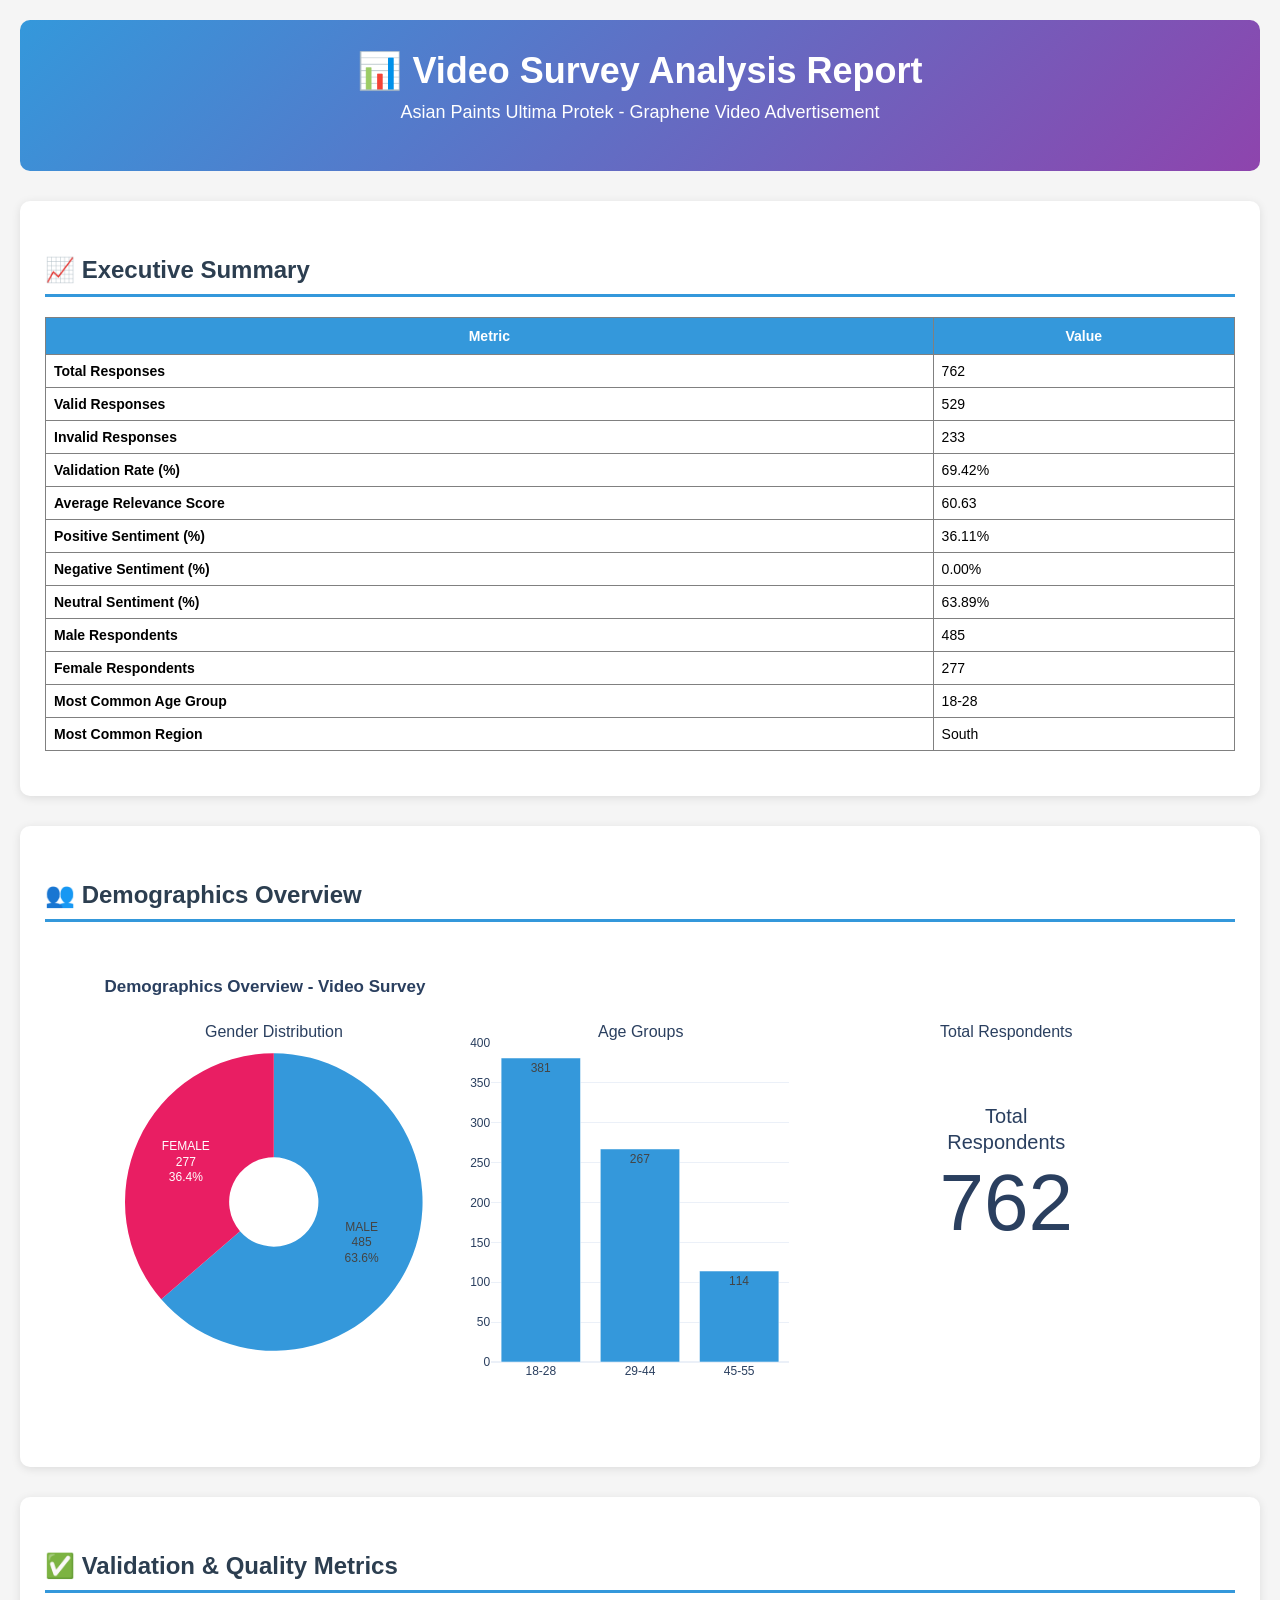
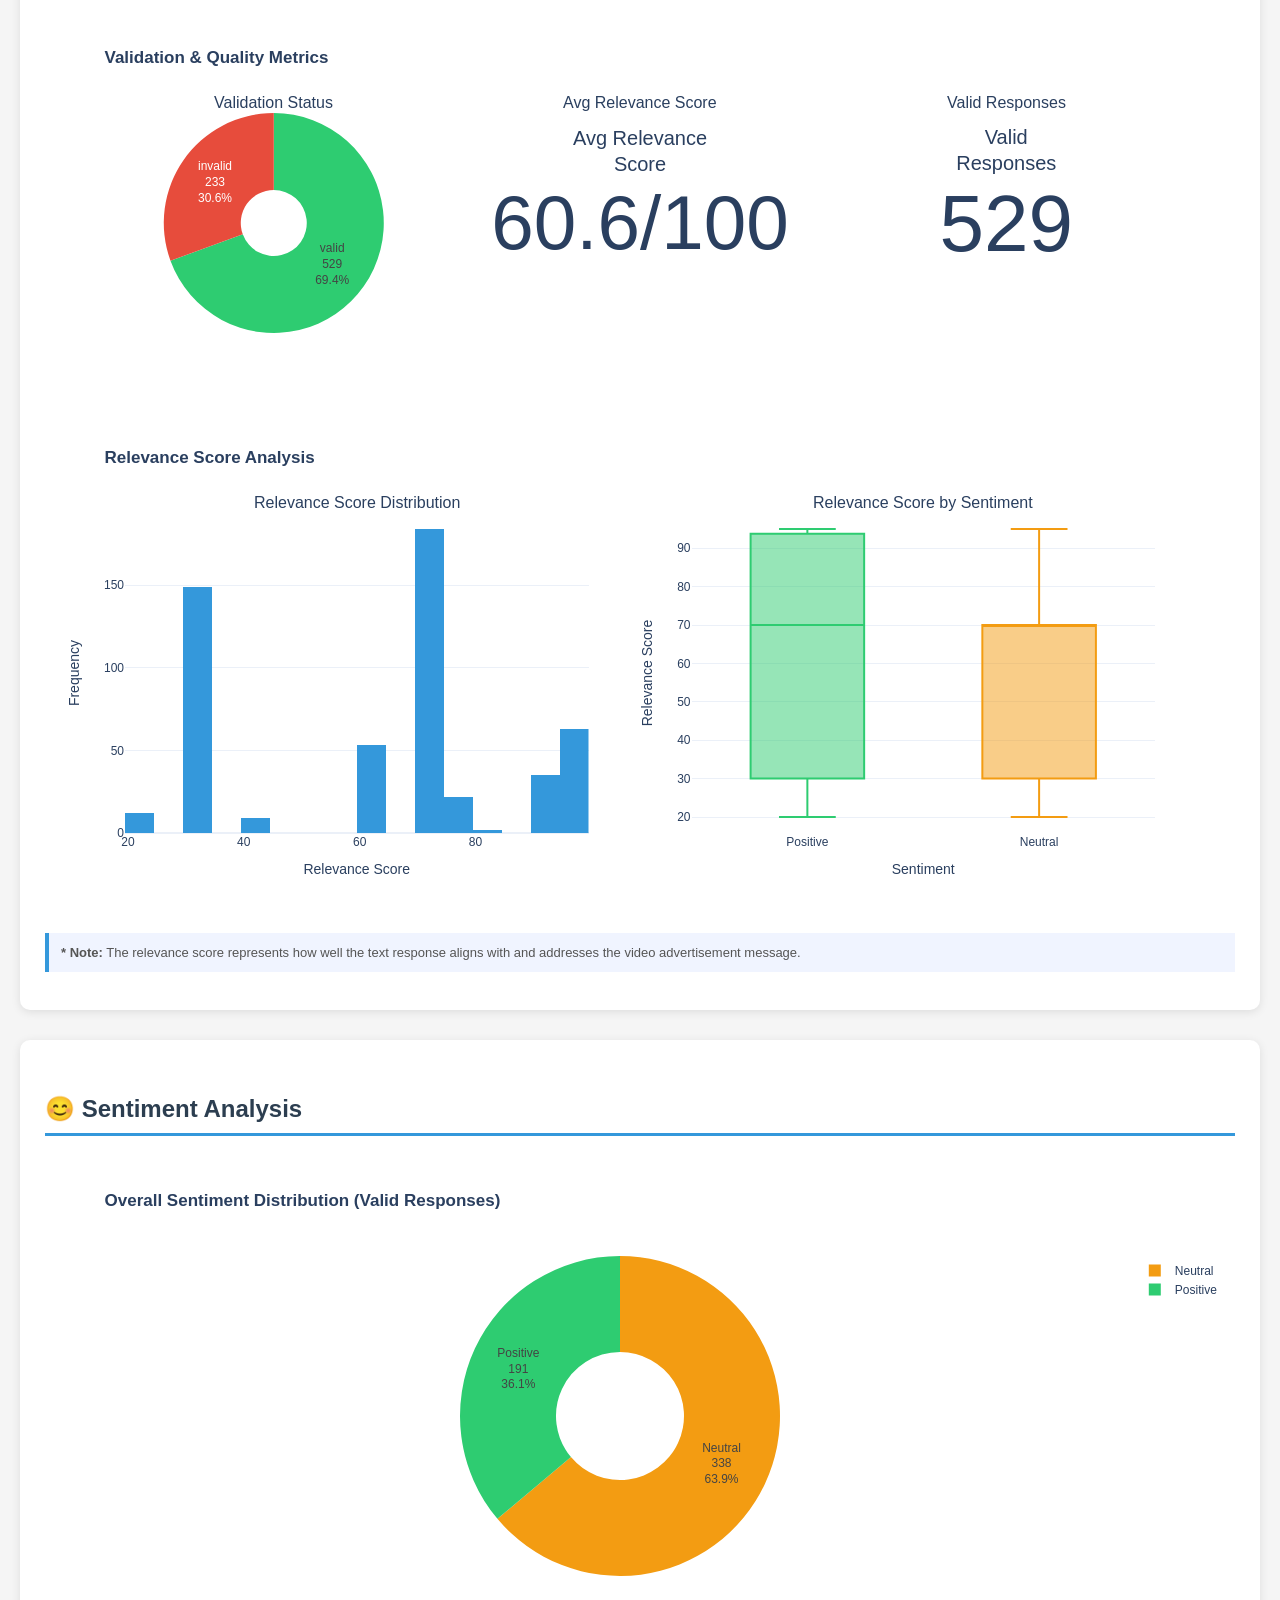
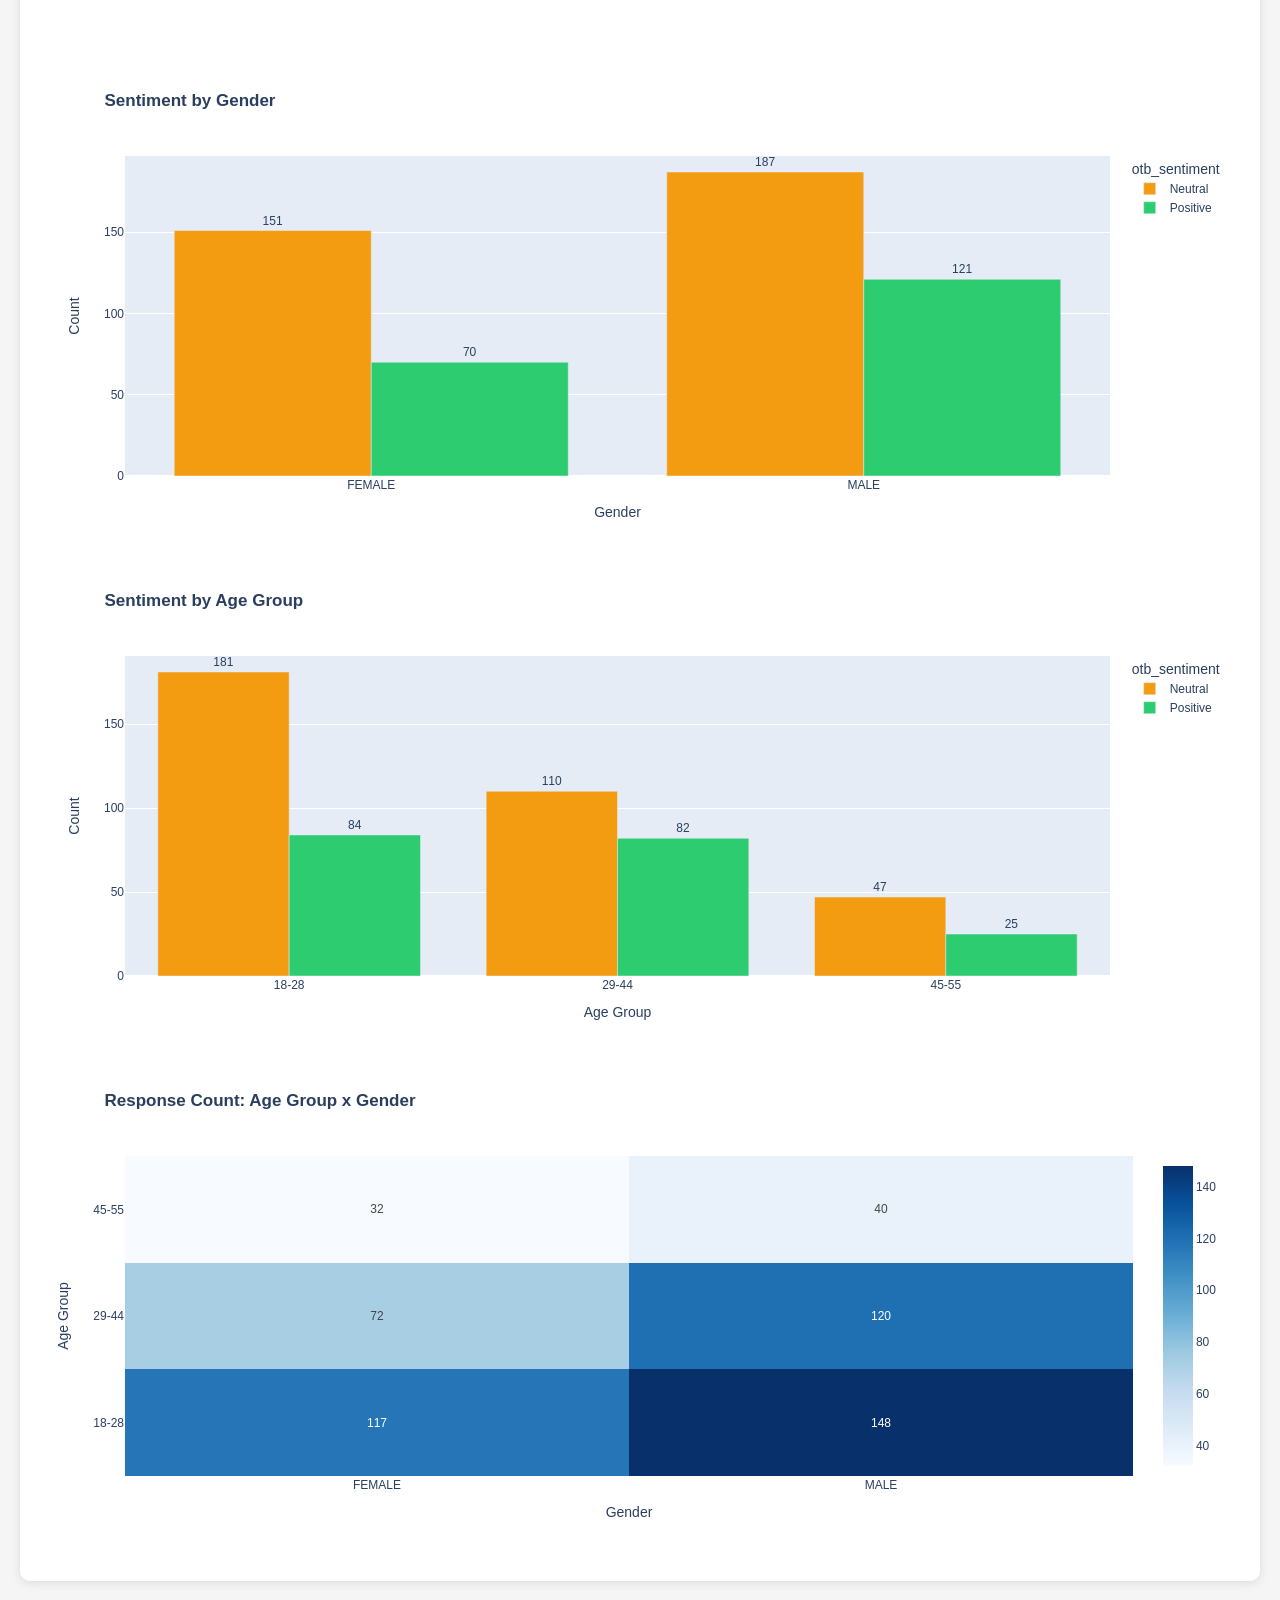
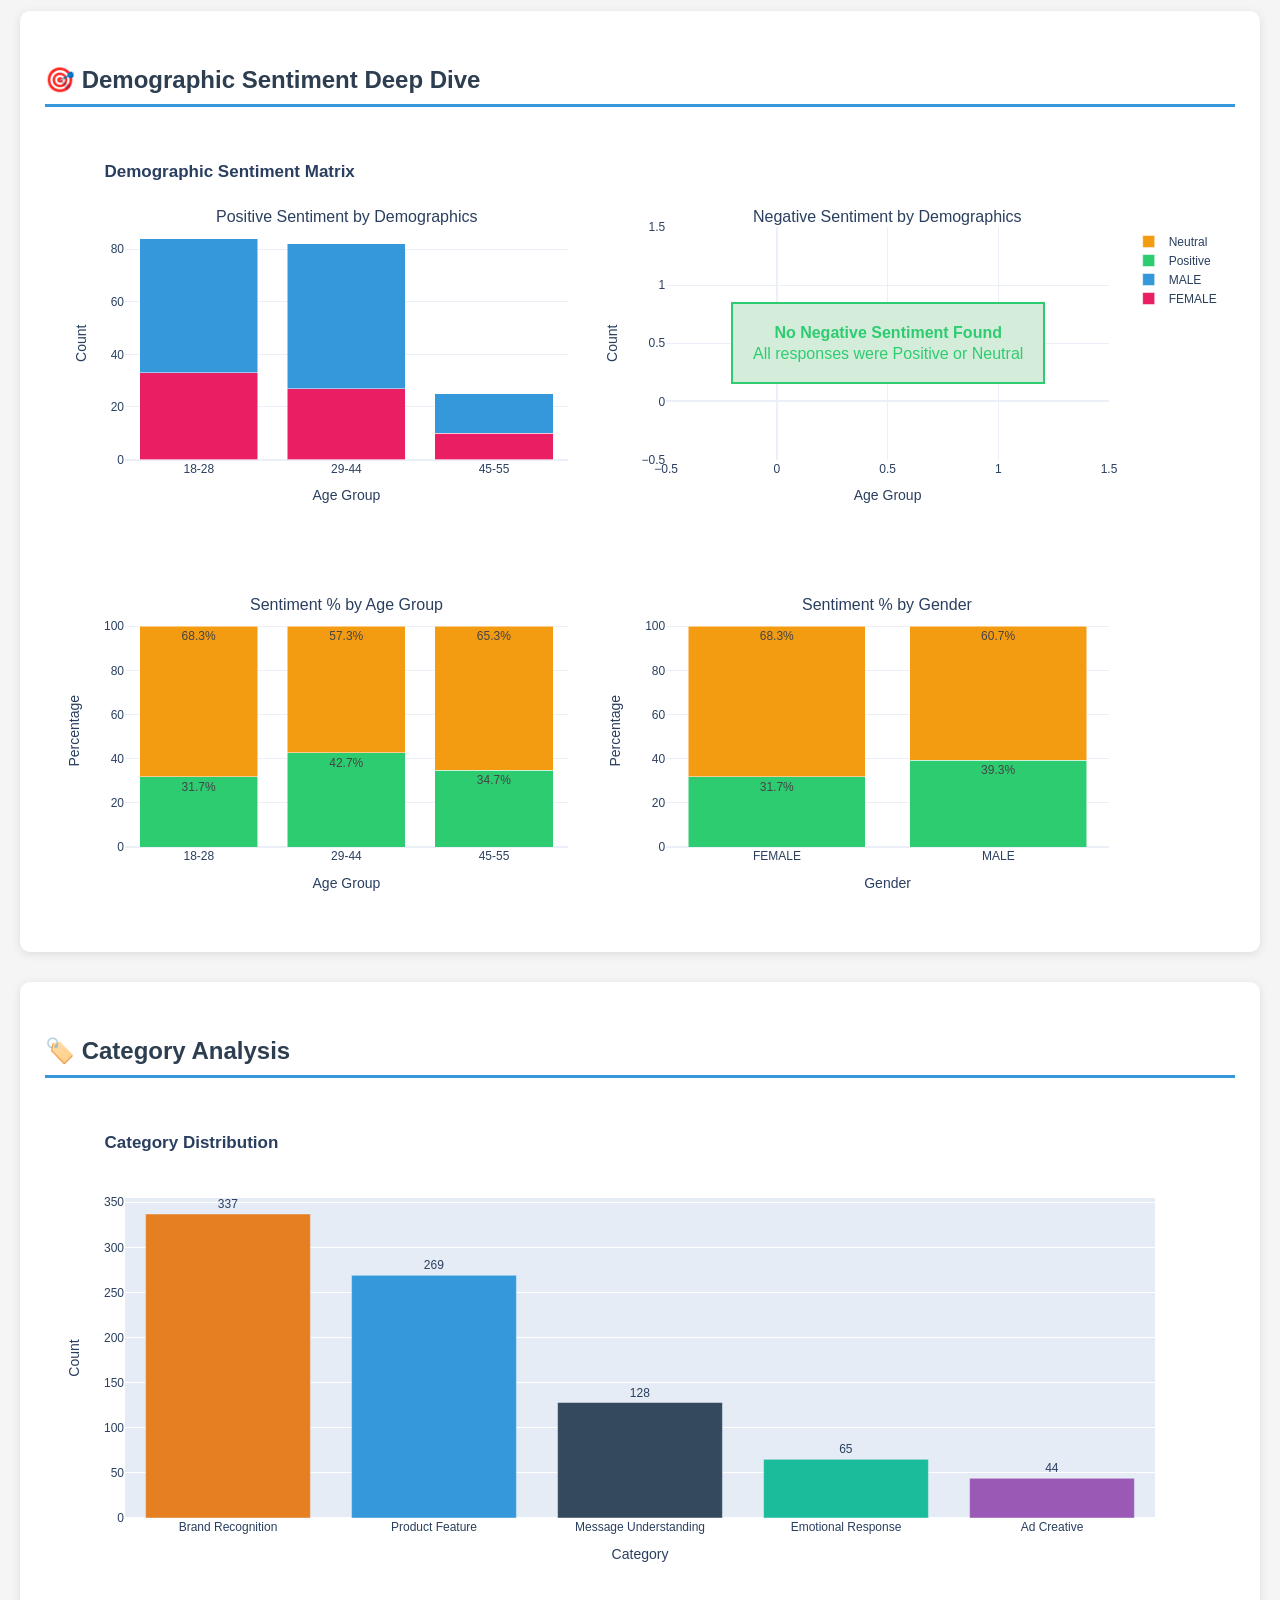
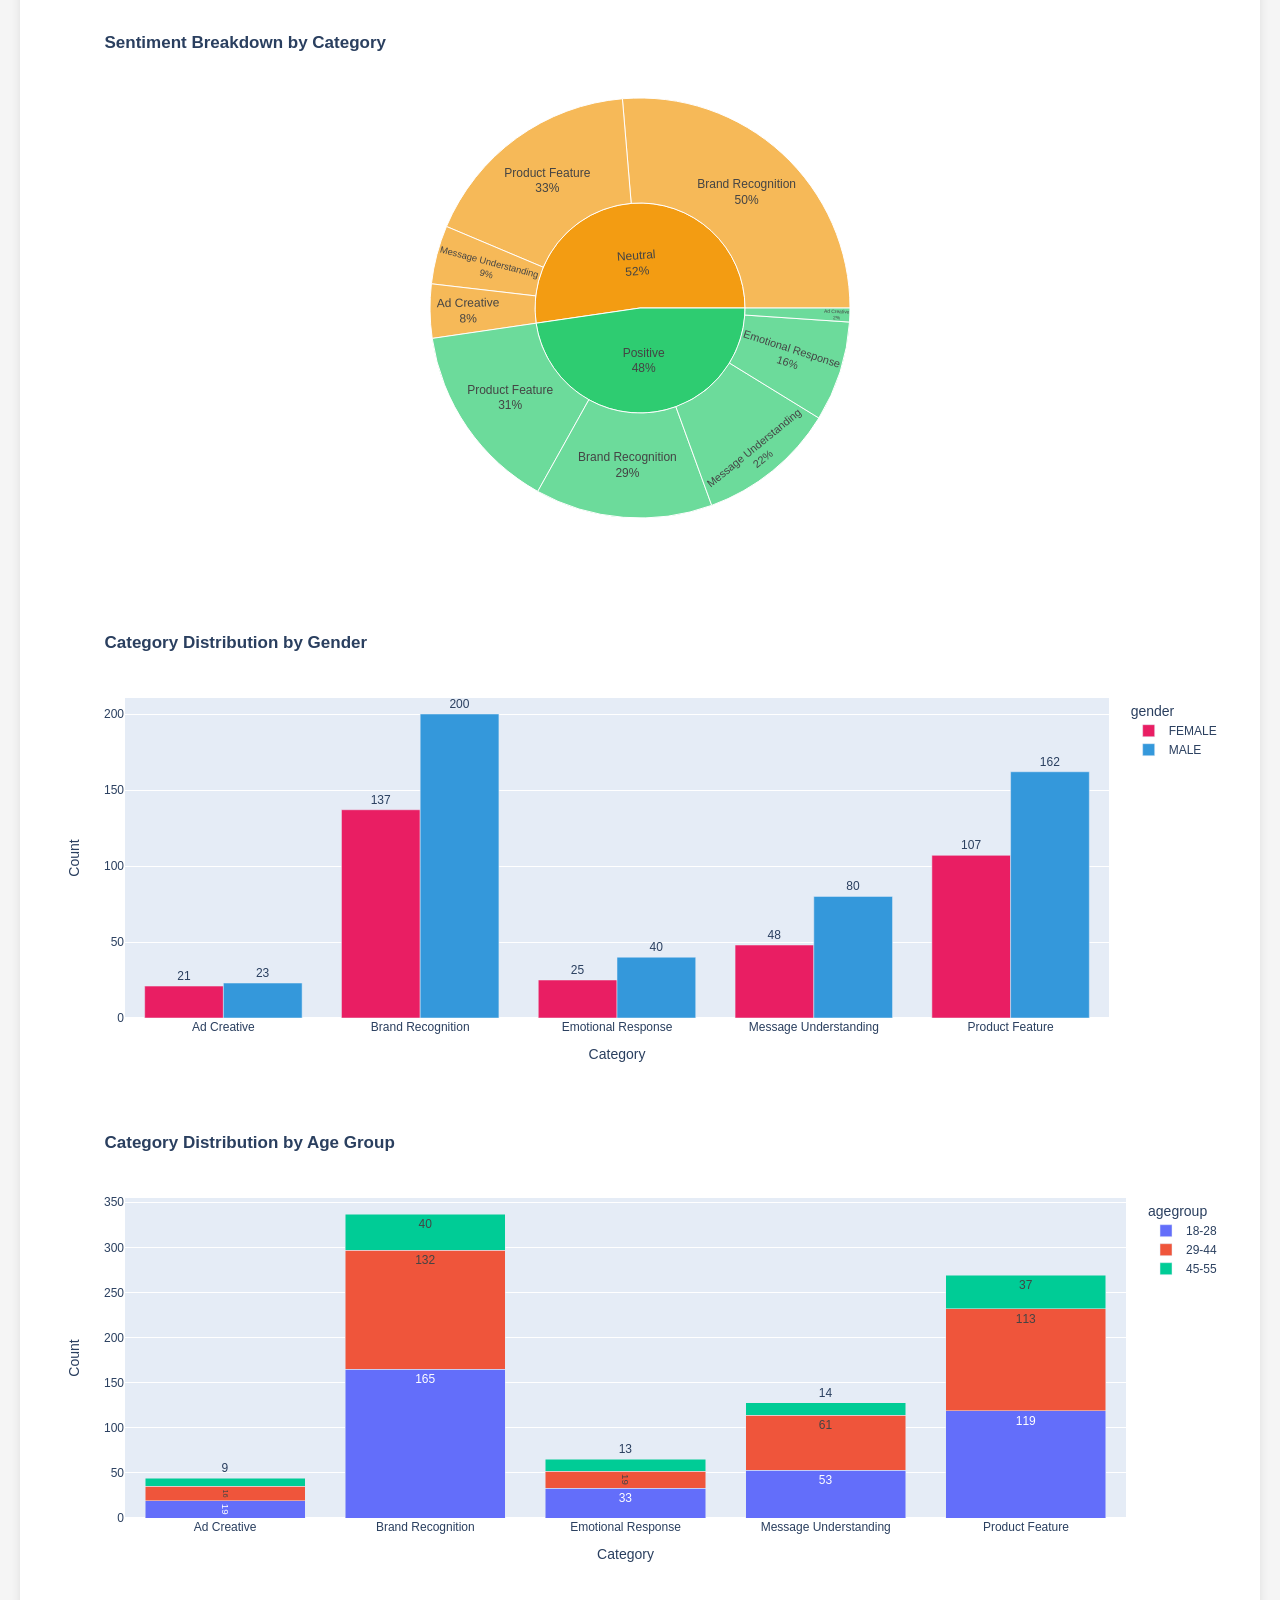
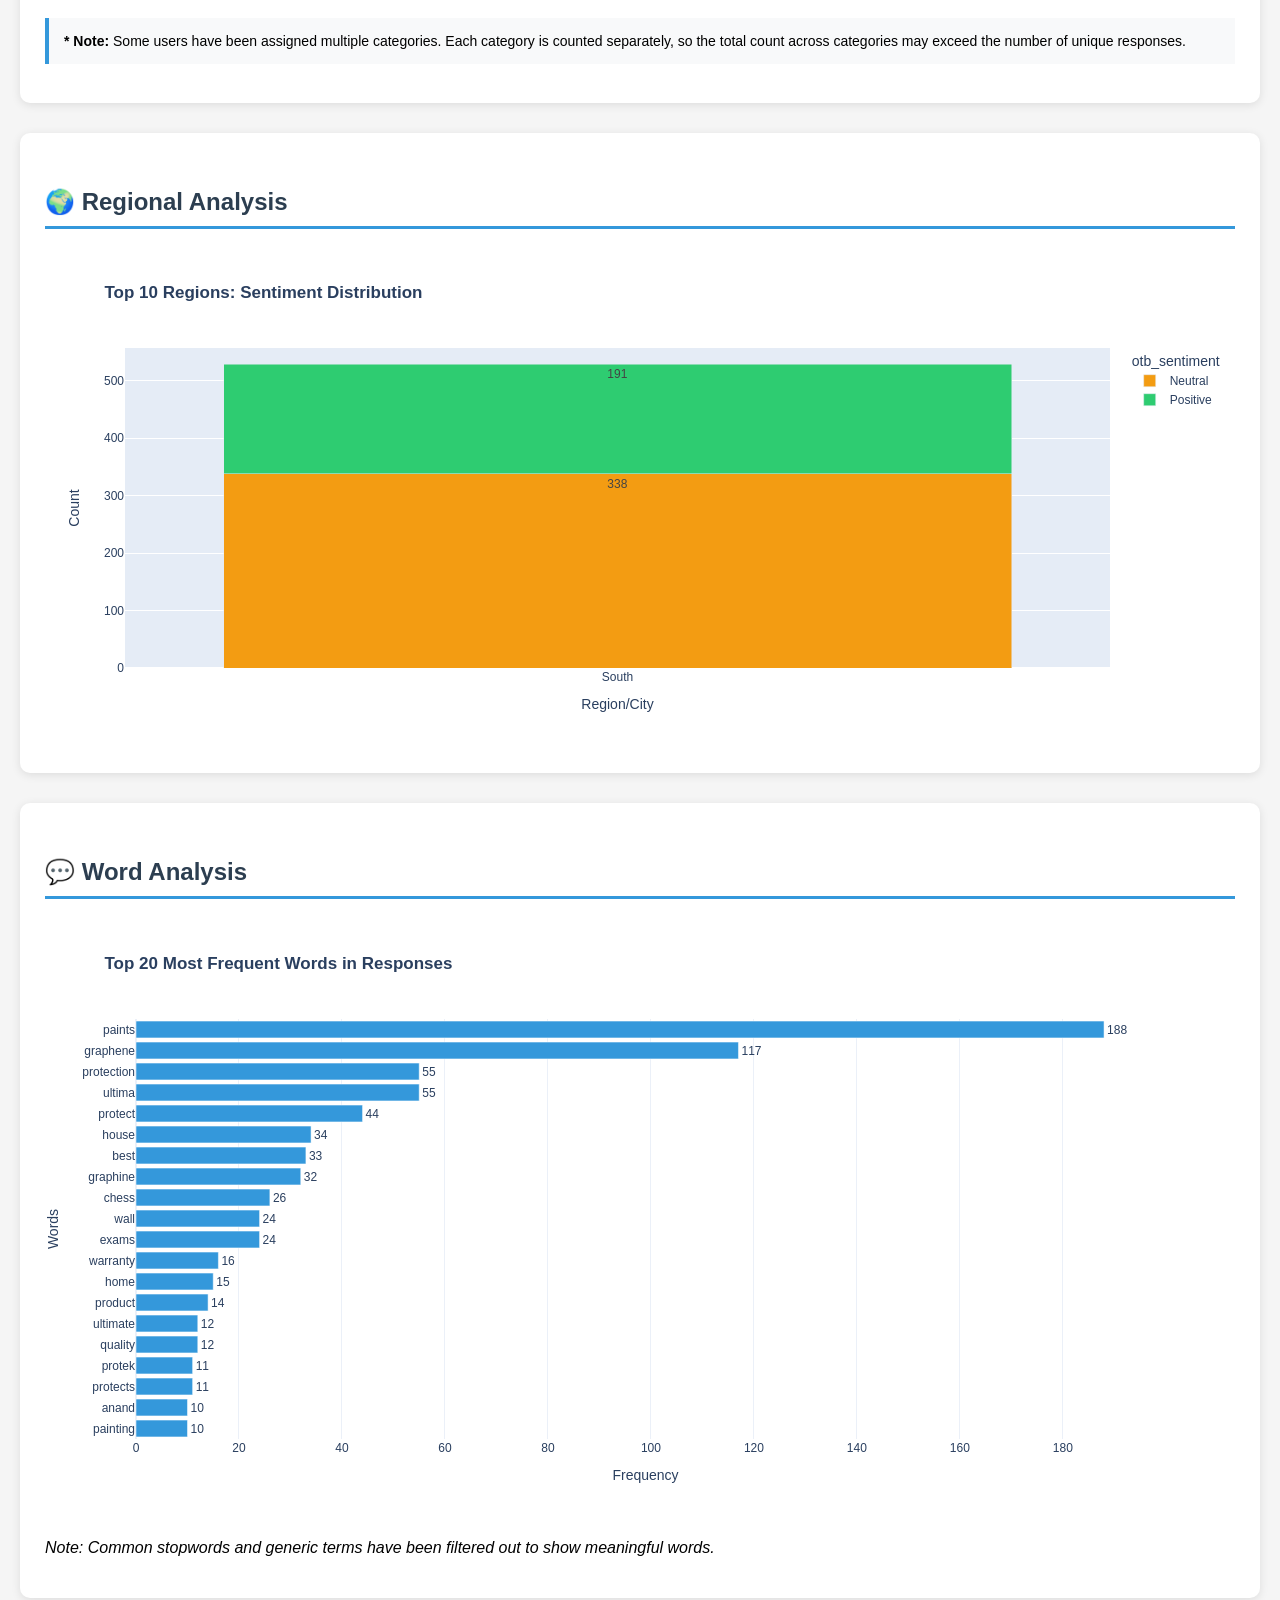
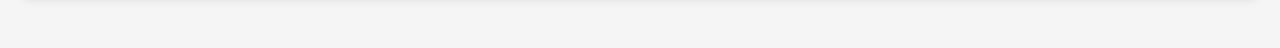
==== commit e9f662f4: "last one" ====
--- a/index.html
+++ b/index.html
@@ -36,17 +36,17 @@
             }
         </style>
         </head><body><div class='header'><h1>📊 Video Survey Analysis Report</h1><p style='font-size: 18px; margin-top: 10px;'>Asian Paints Ultima Protek - Graphene Video Advertisement</p></div><div class='container'><h2>📈 Executive Summary</h2><div class='summary-table'><table border='1' style='border-collapse: collapse; width: 100%; font-size: 14px;'><thead><tr style='background-color: #3498db; color: white;'><th style='padding: 10px;'>Metric</th><th style='padding: 10px;'>Value</th></tr></thead><tbody><tr><td style='padding: 8px;'><b>Total Responses</b></td><td style='padding: 8px;'>762</td></tr><tr><td style='padding: 8px;'><b>Valid Responses</b></td><td style='padding: 8px;'>529</td></tr><tr><td style='padding: 8px;'><b>Invalid Responses</b></td><td style='padding: 8px;'>233</td></tr><tr><td style='padding: 8px;'><b>Validation Rate (%)</b></td><td style='padding: 8px;'>69.42%</td></tr><tr><td style='padding: 8px;'><b>Average Relevance Score</b></td><td style='padding: 8px;'>60.63</td></tr><tr><td style='padding: 8px;'><b>Positive Sentiment (%)</b></td><td style='padding: 8px;'>36.11%</td></tr><tr><td style='padding: 8px;'><b>Negative Sentiment (%)</b></td><td style='padding: 8px;'>0.00%</td></tr><tr><td style='padding: 8px;'><b>Neutral Sentiment (%)</b></td><td style='padding: 8px;'>63.89%</td></tr><tr><td style='padding: 8px;'><b>Male Respondents</b></td><td style='padding: 8px;'>485</td></tr><tr><td style='padding: 8px;'><b>Female Respondents</b></td><td style='padding: 8px;'>277</td></tr><tr><td style='padding: 8px;'><b>Most Common Age Group</b></td><td style='padding: 8px;'>18-28</td></tr><tr><td style='padding: 8px;'><b>Most Common Region</b></td><td style='padding: 8px;'>South</td></tr></tbody></table></div></div><div class='container'><h2>👥 Demographics Overview</h2><div>                        <script type="text/javascript">window.PlotlyConfig = {MathJaxConfig: 'local'};</script>
-        <script charset="utf-8" src="https://cdn.plot.ly/plotly-2.32.0.min.js"></script>                <div id="6acfe41a-f217-41f7-bf94-6f5809325435" class="plotly-graph-div" style="height:500px; width:100%;"></div>            <script type="text/javascript">                                    window.PLOTLYENV=window.PLOTLYENV || {};                                    if (document.getElementById("6acfe41a-f217-41f7-bf94-6f5809325435")) {                    Plotly.newPlot(                        "6acfe41a-f217-41f7-bf94-6f5809325435",                        [{"hole":0.3,"labels":["MALE","FEMALE"],"marker":{"colors":["#3498db","#e91e63"]},"name":"Gender","textinfo":"label+percent+value","values":[485,277],"type":"pie","domain":{"x":[0.0,0.2888888888888889],"y":[0.0,1.0]}},{"marker":{"color":"#3498db"},"name":"Age Groups","text":[381.0,267.0,114.0],"textposition":"auto","x":["18-28","29-44","45-55"],"y":[381,267,114],"type":"bar","xaxis":"x","yaxis":"y"},{"mode":"number","title":{"text":"Total\u003cbr\u003eRespondents"},"value":762,"type":"indicator","domain":{"x":[0.7111111111111111,1.0],"y":[0.0,1.0]}}],                        {"template":{"data":{"barpolar":[{"marker":{"line":{"color":"white","width":0.5},"pattern":{"fillmode":"overlay","size":10,"solidity":0.2}},"type":"barpolar"}],"bar":[{"error_x":{"color":"#2a3f5f"},"error_y":{"color":"#2a3f5f"},"marker":{"line":{"color":"white","width":0.5},"pattern":{"fillmode":"overlay","size":10,"solidity":0.2}},"type":"bar"}],"carpet":[{"aaxis":{"endlinecolor":"#2a3f5f","gridcolor":"#C8D4E3","linecolor":"#C8D4E3","minorgridcolor":"#C8D4E3","startlinecolor":"#2a3f5f"},"baxis":{"endlinecolor":"#2a3f5f","gridcolor":"#C8D4E3","linecolor":"#C8D4E3","minorgridcolor":"#C8D4E3","startlinecolor":"#2a3f5f"},"type":"carpet"}],"choropleth":[{"colorbar":{"outlinewidth":0,"ticks":""},"type":"choropleth"}],"contourcarpet":[{"colorbar":{"outlinewidth":0,"ticks":""},"type":"contourcarpet"}],"contour":[{"colorbar":{"outlinewidth":0,"ticks":""},"colorscale":[[0.0,"#0d0887"],[0.1111111111111111,"#46039f"],[0.2222222222222222,"#7201a8"],[0.3333333333333333,"#9c179e"],[0.4444444444444444,"#bd3786"],[0.5555555555555556,"#d8576b"],[0.6666666666666666,"#ed7953"],[0.7777777777777778,"#fb9f3a"],[0.8888888888888888,"#fdca26"],[1.0,"#f0f921"]],"type":"contour"}],"heatmapgl":[{"colorbar":{"outlinewidth":0,"ticks":""},"colorscale":[[0.0,"#0d0887"],[0.1111111111111111,"#46039f"],[0.2222222222222222,"#7201a8"],[0.3333333333333333,"#9c179e"],[0.4444444444444444,"#bd3786"],[0.5555555555555556,"#d8576b"],[0.6666666666666666,"#ed7953"],[0.7777777777777778,"#fb9f3a"],[0.8888888888888888,"#fdca26"],[1.0,"#f0f921"]],"type":"heatmapgl"}],"heatmap":[{"colorbar":{"outlinewidth":0,"ticks":""},"colorscale":[[0.0,"#0d0887"],[0.1111111111111111,"#46039f"],[0.2222222222222222,"#7201a8"],[0.3333333333333333,"#9c179e"],[0.4444444444444444,"#bd3786"],[0.5555555555555556,"#d8576b"],[0.6666666666666666,"#ed7953"],[0.7777777777777778,"#fb9f3a"],[0.8888888888888888,"#fdca26"],[1.0,"#f0f921"]],"type":"heatmap"}],"histogram2dcontour":[{"colorbar":{"outlinewidth":0,"ticks":""},"colorscale":[[0.0,"#0d0887"],[0.1111111111111111,"#46039f"],[0.2222222222222222,"#7201a8"],[0.3333333333333333,"#9c179e"],[0.4444444444444444,"#bd3786"],[0.5555555555555556,"#d8576b"],[0.6666666666666666,"#ed7953"],[0.7777777777777778,"#fb9f3a"],[0.8888888888888888,"#fdca26"],[1.0,"#f0f921"]],"type":"histogram2dcontour"}],"histogram2d":[{"colorbar":{"outlinewidth":0,"ticks":""},"colorscale":[[0.0,"#0d0887"],[0.1111111111111111,"#46039f"],[0.2222222222222222,"#7201a8"],[0.3333333333333333,"#9c179e"],[0.4444444444444444,"#bd3786"],[0.5555555555555556,"#d8576b"],[0.6666666666666666,"#ed7953"],[0.7777777777777778,"#fb9f3a"],[0.8888888888888888,"#fdca26"],[1.0,"#f0f921"]],"type":"histogram2d"}],"histogram":[{"marker":{"pattern":{"fillmode":"overlay","size":10,"solidity":0.2}},"type":"histogram"}],"mesh3d":[{"colorbar":{"outlinewidth":0,"ticks":""},"type":"mesh3d"}],"parcoords":[{"line":{"colorbar":{"outlinewidth":0,"ticks":""}},"type":"parcoords"}],"pie":[{"automargin":true,"type":"pie"}],"scatter3d":[{"line":{"colorbar":{"outlinewidth":0,"ticks":""}},"marker":{"colorbar":{"outlinewidth":0,"ticks":""}},"type":"scatter3d"}],"scattercarpet":[{"marker":{"colorbar":{"outlinewidth":0,"ticks":""}},"type":"scattercarpet"}],"scattergeo":[{"marker":{"colorbar":{"outlinewidth":0,"ticks":""}},"type":"scattergeo"}],"scattergl":[{"marker":{"colorbar":{"outlinewidth":0,"ticks":""}},"type":"scattergl"}],"scattermapbox":[{"marker":{"colorbar":{"outlinewidth":0,"ticks":""}},"type":"scattermapbox"}],"scatterpolargl":[{"marker":{"colorbar":{"outlinewidth":0,"ticks":""}},"type":"scatterpolargl"}],"scatterpolar":[{"marker":{"colorbar":{"outlinewidth":0,"ticks":""}},"type":"scatterpolar"}],"scatter":[{"fillpattern":{"fillmode":"overlay","size":10,"solidity":0.2},"type":"scatter"}],"scatterternary":[{"marker":{"colorbar":{"outlinewidth":0,"ticks":""}},"type":"scatterternary"}],"surface":[{"colorbar":{"outlinewidth":0,"ticks":""},"colorscale":[[0.0,"#0d0887"],[0.1111111111111111,"#46039f"],[0.2222222222222222,"#7201a8"],[0.3333333333333333,"#9c179e"],[0.4444444444444444,"#bd3786"],[0.5555555555555556,"#d8576b"],[0.6666666666666666,"#ed7953"],[0.7777777777777778,"#fb9f3a"],[0.8888888888888888,"#fdca26"],[1.0,"#f0f921"]],"type":"surface"}],"table":[{"cells":{"fill":{"color":"#EBF0F8"},"line":{"color":"white"}},"header":{"fill":{"color":"#C8D4E3"},"line":{"color":"white"}},"type":"table"}]},"layout":{"annotationdefaults":{"arrowcolor":"#2a3f5f","arrowhead":0,"arrowwidth":1},"autotypenumbers":"strict","coloraxis":{"colorbar":{"outlinewidth":0,"ticks":""}},"colorscale":{"diverging":[[0,"#8e0152"],[0.1,"#c51b7d"],[0.2,"#de77ae"],[0.3,"#f1b6da"],[0.4,"#fde0ef"],[0.5,"#f7f7f7"],[0.6,"#e6f5d0"],[0.7,"#b8e186"],[0.8,"#7fbc41"],[0.9,"#4d9221"],[1,"#276419"]],"sequential":[[0.0,"#0d0887"],[0.1111111111111111,"#46039f"],[0.2222222222222222,"#7201a8"],[0.3333333333333333,"#9c179e"],[0.4444444444444444,"#bd3786"],[0.5555555555555556,"#d8576b"],[0.6666666666666666,"#ed7953"],[0.7777777777777778,"#fb9f3a"],[0.8888888888888888,"#fdca26"],[1.0,"#f0f921"]],"sequentialminus":[[0.0,"#0d0887"],[0.1111111111111111,"#46039f"],[0.2222222222222222,"#7201a8"],[0.3333333333333333,"#9c179e"],[0.4444444444444444,"#bd3786"],[0.5555555555555556,"#d8576b"],[0.6666666666666666,"#ed7953"],[0.7777777777777778,"#fb9f3a"],[0.8888888888888888,"#fdca26"],[1.0,"#f0f921"]]},"colorway":["#636efa","#EF553B","#00cc96","#ab63fa","#FFA15A","#19d3f3","#FF6692","#B6E880","#FF97FF","#FECB52"],"font":{"color":"#2a3f5f"},"geo":{"bgcolor":"white","lakecolor":"white","landcolor":"white","showlakes":true,"showland":true,"subunitcolor":"#C8D4E3"},"hoverlabel":{"align":"left"},"hovermode":"closest","mapbox":{"style":"light"},"paper_bgcolor":"white","plot_bgcolor":"white","polar":{"angularaxis":{"gridcolor":"#EBF0F8","linecolor":"#EBF0F8","ticks":""},"bgcolor":"white","radialaxis":{"gridcolor":"#EBF0F8","linecolor":"#EBF0F8","ticks":""}},"scene":{"xaxis":{"backgroundcolor":"white","gridcolor":"#DFE8F3","gridwidth":2,"linecolor":"#EBF0F8","showbackground":true,"ticks":"","zerolinecolor":"#EBF0F8"},"yaxis":{"backgroundcolor":"white","gridcolor":"#DFE8F3","gridwidth":2,"linecolor":"#EBF0F8","showbackground":true,"ticks":"","zerolinecolor":"#EBF0F8"},"zaxis":{"backgroundcolor":"white","gridcolor":"#DFE8F3","gridwidth":2,"linecolor":"#EBF0F8","showbackground":true,"ticks":"","zerolinecolor":"#EBF0F8"}},"shapedefaults":{"line":{"color":"#2a3f5f"}},"ternary":{"aaxis":{"gridcolor":"#DFE8F3","linecolor":"#A2B1C6","ticks":""},"baxis":{"gridcolor":"#DFE8F3","linecolor":"#A2B1C6","ticks":""},"bgcolor":"white","caxis":{"gridcolor":"#DFE8F3","linecolor":"#A2B1C6","ticks":""}},"title":{"x":0.05},"xaxis":{"automargin":true,"gridcolor":"#EBF0F8","linecolor":"#EBF0F8","ticks":"","title":{"standoff":15},"zerolinecolor":"#EBF0F8","zerolinewidth":2},"yaxis":{"automargin":true,"gridcolor":"#EBF0F8","linecolor":"#EBF0F8","ticks":"","title":{"standoff":15},"zerolinecolor":"#EBF0F8","zerolinewidth":2}}},"xaxis":{"anchor":"y","domain":[0.35555555555555557,0.6444444444444445]},"yaxis":{"anchor":"x","domain":[0.0,1.0]},"annotations":[{"font":{"size":16},"showarrow":false,"text":"Gender Distribution","x":0.14444444444444446,"xanchor":"center","xref":"paper","y":1.0,"yanchor":"bottom","yref":"paper"},{"font":{"size":16},"showarrow":false,"text":"Age Groups","x":0.5,"xanchor":"center","xref":"paper","y":1.0,"yanchor":"bottom","yref":"paper"},{"font":{"size":16},"showarrow":false,"text":"Total Respondents","x":0.8555555555555556,"xanchor":"center","xref":"paper","y":1.0,"yanchor":"bottom","yref":"paper"}],"title":{"text":"\u003cb\u003eDemographics Overview - Video Survey\u003c\u002fb\u003e"},"showlegend":false,"height":500},                        {"responsive": true}                    )                };                            </script>        </div></div><div class='container'><h2>✅ Validation & Quality Metrics</h2><div>                        <script type="text/javascript">window.PlotlyConfig = {MathJaxConfig: 'local'};</script>
-        <script charset="utf-8" src="https://cdn.plot.ly/plotly-2.32.0.min.js"></script>                <div id="6512f771-6347-4220-a845-eecbe30f9845" class="plotly-graph-div" style="height:400px; width:100%;"></div>            <script type="text/javascript">                                    window.PLOTLYENV=window.PLOTLYENV || {};                                    if (document.getElementById("6512f771-6347-4220-a845-eecbe30f9845")) {                    Plotly.newPlot(                        "6512f771-6347-4220-a845-eecbe30f9845",                        [{"hole":0.3,"labels":["valid","invalid"],"marker":{"colors":["#2ecc71","#e74c3c"]},"textinfo":"label+percent+value","values":[529,233],"type":"pie","domain":{"x":[0.0,0.2888888888888889],"y":[0.0,1.0]}},{"delta":{"reference":70,"relative":false},"mode":"number+delta","number":{"suffix":"\u002f100"},"title":{"text":"Avg Relevance\u003cbr\u003eScore"},"value":60.63327032136106,"type":"indicator","domain":{"x":[0.35555555555555557,0.6444444444444445],"y":[0.0,1.0]}},{"mode":"number","title":{"text":"Valid\u003cbr\u003eResponses"},"value":529,"type":"indicator","domain":{"x":[0.7111111111111111,1.0],"y":[0.0,1.0]}}],                        {"template":{"data":{"barpolar":[{"marker":{"line":{"color":"white","width":0.5},"pattern":{"fillmode":"overlay","size":10,"solidity":0.2}},"type":"barpolar"}],"bar":[{"error_x":{"color":"#2a3f5f"},"error_y":{"color":"#2a3f5f"},"marker":{"line":{"color":"white","width":0.5},"pattern":{"fillmode":"overlay","size":10,"solidity":0.2}},"type":"bar"}],"carpet":[{"aaxis":{"endlinecolor":"#2a3f5f","gridcolor":"#C8D4E3","linecolor":"#C8D4E3","minorgridcolor":"#C8D4E3","startlinecolor":"#2a3f5f"},"baxis":{"endlinecolor":"#2a3f5f","gridcolor":"#C8D4E3","linecolor":"#C8D4E3","minorgridcolor":"#C8D4E3","startlinecolor":"#2a3f5f"},"type":"carpet"}],"choropleth":[{"colorbar":{"outlinewidth":0,"ticks":""},"type":"choropleth"}],"contourcarpet":[{"colorbar":{"outlinewidth":0,"ticks":""},"type":"contourcarpet"}],"contour":[{"colorbar":{"outlinewidth":0,"ticks":""},"colorscale":[[0.0,"#0d0887"],[0.1111111111111111,"#46039f"],[0.2222222222222222,"#7201a8"],[0.3333333333333333,"#9c179e"],[0.4444444444444444,"#bd3786"],[0.5555555555555556,"#d8576b"],[0.6666666666666666,"#ed7953"],[0.7777777777777778,"#fb9f3a"],[0.8888888888888888,"#fdca26"],[1.0,"#f0f921"]],"type":"contour"}],"heatmapgl":[{"colorbar":{"outlinewidth":0,"ticks":""},"colorscale":[[0.0,"#0d0887"],[0.1111111111111111,"#46039f"],[0.2222222222222222,"#7201a8"],[0.3333333333333333,"#9c179e"],[0.4444444444444444,"#bd3786"],[0.5555555555555556,"#d8576b"],[0.6666666666666666,"#ed7953"],[0.7777777777777778,"#fb9f3a"],[0.8888888888888888,"#fdca26"],[1.0,"#f0f921"]],"type":"heatmapgl"}],"heatmap":[{"colorbar":{"outlinewidth":0,"ticks":""},"colorscale":[[0.0,"#0d0887"],[0.1111111111111111,"#46039f"],[0.2222222222222222,"#7201a8"],[0.3333333333333333,"#9c179e"],[0.4444444444444444,"#bd3786"],[0.5555555555555556,"#d8576b"],[0.6666666666666666,"#ed7953"],[0.7777777777777778,"#fb9f3a"],[0.8888888888888888,"#fdca26"],[1.0,"#f0f921"]],"type":"heatmap"}],"histogram2dcontour":[{"colorbar":{"outlinewidth":0,"ticks":""},"colorscale":[[0.0,"#0d0887"],[0.1111111111111111,"#46039f"],[0.2222222222222222,"#7201a8"],[0.3333333333333333,"#9c179e"],[0.4444444444444444,"#bd3786"],[0.5555555555555556,"#d8576b"],[0.6666666666666666,"#ed7953"],[0.7777777777777778,"#fb9f3a"],[0.8888888888888888,"#fdca26"],[1.0,"#f0f921"]],"type":"histogram2dcontour"}],"histogram2d":[{"colorbar":{"outlinewidth":0,"ticks":""},"colorscale":[[0.0,"#0d0887"],[0.1111111111111111,"#46039f"],[0.2222222222222222,"#7201a8"],[0.3333333333333333,"#9c179e"],[0.4444444444444444,"#bd3786"],[0.5555555555555556,"#d8576b"],[0.6666666666666666,"#ed7953"],[0.7777777777777778,"#fb9f3a"],[0.8888888888888888,"#fdca26"],[1.0,"#f0f921"]],"type":"histogram2d"}],"histogram":[{"marker":{"pattern":{"fillmode":"overlay","size":10,"solidity":0.2}},"type":"histogram"}],"mesh3d":[{"colorbar":{"outlinewidth":0,"ticks":""},"type":"mesh3d"}],"parcoords":[{"line":{"colorbar":{"outlinewidth":0,"ticks":""}},"type":"parcoords"}],"pie":[{"automargin":true,"type":"pie"}],"scatter3d":[{"line":{"colorbar":{"outlinewidth":0,"ticks":""}},"marker":{"colorbar":{"outlinewidth":0,"ticks":""}},"type":"scatter3d"}],"scattercarpet":[{"marker":{"colorbar":{"outlinewidth":0,"ticks":""}},"type":"scattercarpet"}],"scattergeo":[{"marker":{"colorbar":{"outlinewidth":0,"ticks":""}},"type":"scattergeo"}],"scattergl":[{"marker":{"colorbar":{"outlinewidth":0,"ticks":""}},"type":"scattergl"}],"scattermapbox":[{"marker":{"colorbar":{"outlinewidth":0,"ticks":""}},"type":"scattermapbox"}],"scatterpolargl":[{"marker":{"colorbar":{"outlinewidth":0,"ticks":""}},"type":"scatterpolargl"}],"scatterpolar":[{"marker":{"colorbar":{"outlinewidth":0,"ticks":""}},"type":"scatterpolar"}],"scatter":[{"fillpattern":{"fillmode":"overlay","size":10,"solidity":0.2},"type":"scatter"}],"scatterternary":[{"marker":{"colorbar":{"outlinewidth":0,"ticks":""}},"type":"scatterternary"}],"surface":[{"colorbar":{"outlinewidth":0,"ticks":""},"colorscale":[[0.0,"#0d0887"],[0.1111111111111111,"#46039f"],[0.2222222222222222,"#7201a8"],[0.3333333333333333,"#9c179e"],[0.4444444444444444,"#bd3786"],[0.5555555555555556,"#d8576b"],[0.6666666666666666,"#ed7953"],[0.7777777777777778,"#fb9f3a"],[0.8888888888888888,"#fdca26"],[1.0,"#f0f921"]],"type":"surface"}],"table":[{"cells":{"fill":{"color":"#EBF0F8"},"line":{"color":"white"}},"header":{"fill":{"color":"#C8D4E3"},"line":{"color":"white"}},"type":"table"}]},"layout":{"annotationdefaults":{"arrowcolor":"#2a3f5f","arrowhead":0,"arrowwidth":1},"autotypenumbers":"strict","coloraxis":{"colorbar":{"outlinewidth":0,"ticks":""}},"colorscale":{"diverging":[[0,"#8e0152"],[0.1,"#c51b7d"],[0.2,"#de77ae"],[0.3,"#f1b6da"],[0.4,"#fde0ef"],[0.5,"#f7f7f7"],[0.6,"#e6f5d0"],[0.7,"#b8e186"],[0.8,"#7fbc41"],[0.9,"#4d9221"],[1,"#276419"]],"sequential":[[0.0,"#0d0887"],[0.1111111111111111,"#46039f"],[0.2222222222222222,"#7201a8"],[0.3333333333333333,"#9c179e"],[0.4444444444444444,"#bd3786"],[0.5555555555555556,"#d8576b"],[0.6666666666666666,"#ed7953"],[0.7777777777777778,"#fb9f3a"],[0.8888888888888888,"#fdca26"],[1.0,"#f0f921"]],"sequentialminus":[[0.0,"#0d0887"],[0.1111111111111111,"#46039f"],[0.2222222222222222,"#7201a8"],[0.3333333333333333,"#9c179e"],[0.4444444444444444,"#bd3786"],[0.5555555555555556,"#d8576b"],[0.6666666666666666,"#ed7953"],[0.7777777777777778,"#fb9f3a"],[0.8888888888888888,"#fdca26"],[1.0,"#f0f921"]]},"colorway":["#636efa","#EF553B","#00cc96","#ab63fa","#FFA15A","#19d3f3","#FF6692","#B6E880","#FF97FF","#FECB52"],"font":{"color":"#2a3f5f"},"geo":{"bgcolor":"white","lakecolor":"white","landcolor":"white","showlakes":true,"showland":true,"subunitcolor":"#C8D4E3"},"hoverlabel":{"align":"left"},"hovermode":"closest","mapbox":{"style":"light"},"paper_bgcolor":"white","plot_bgcolor":"white","polar":{"angularaxis":{"gridcolor":"#EBF0F8","linecolor":"#EBF0F8","ticks":""},"bgcolor":"white","radialaxis":{"gridcolor":"#EBF0F8","linecolor":"#EBF0F8","ticks":""}},"scene":{"xaxis":{"backgroundcolor":"white","gridcolor":"#DFE8F3","gridwidth":2,"linecolor":"#EBF0F8","showbackground":true,"ticks":"","zerolinecolor":"#EBF0F8"},"yaxis":{"backgroundcolor":"white","gridcolor":"#DFE8F3","gridwidth":2,"linecolor":"#EBF0F8","showbackground":true,"ticks":"","zerolinecolor":"#EBF0F8"},"zaxis":{"backgroundcolor":"white","gridcolor":"#DFE8F3","gridwidth":2,"linecolor":"#EBF0F8","showbackground":true,"ticks":"","zerolinecolor":"#EBF0F8"}},"shapedefaults":{"line":{"color":"#2a3f5f"}},"ternary":{"aaxis":{"gridcolor":"#DFE8F3","linecolor":"#A2B1C6","ticks":""},"baxis":{"gridcolor":"#DFE8F3","linecolor":"#A2B1C6","ticks":""},"bgcolor":"white","caxis":{"gridcolor":"#DFE8F3","linecolor":"#A2B1C6","ticks":""}},"title":{"x":0.05},"xaxis":{"automargin":true,"gridcolor":"#EBF0F8","linecolor":"#EBF0F8","ticks":"","title":{"standoff":15},"zerolinecolor":"#EBF0F8","zerolinewidth":2},"yaxis":{"automargin":true,"gridcolor":"#EBF0F8","linecolor":"#EBF0F8","ticks":"","title":{"standoff":15},"zerolinecolor":"#EBF0F8","zerolinewidth":2}}},"annotations":[{"font":{"size":16},"showarrow":false,"text":"Validation Status","x":0.14444444444444446,"xanchor":"center","xref":"paper","y":1.0,"yanchor":"bottom","yref":"paper"},{"font":{"size":16},"showarrow":false,"text":"Avg Relevance Score","x":0.5,"xanchor":"center","xref":"paper","y":1.0,"yanchor":"bottom","yref":"paper"},{"font":{"size":16},"showarrow":false,"text":"Valid Responses","x":0.8555555555555556,"xanchor":"center","xref":"paper","y":1.0,"yanchor":"bottom","yref":"paper"}],"title":{"text":"\u003cb\u003eValidation & Quality Metrics\u003c\u002fb\u003e"},"showlegend":false,"height":400},                        {"responsive": true}                    )                };                            </script>        </div><div>                        <script type="text/javascript">window.PlotlyConfig = {MathJaxConfig: 'local'};</script>
-        <script charset="utf-8" src="https://cdn.plot.ly/plotly-2.32.0.min.js"></script>                <div id="33d1993a-f860-494c-9ce8-4fb964fdb1c1" class="plotly-graph-div" style="height:500px; width:100%;"></div>            <script type="text/javascript">                                    window.PLOTLYENV=window.PLOTLYENV || {};                                    if (document.getElementById("33d1993a-f860-494c-9ce8-4fb964fdb1c1")) {                    Plotly.newPlot(                        "33d1993a-f860-494c-9ce8-4fb964fdb1c1",                        [{"marker":{"color":"#3498db"},"name":"Relevance Score","nbinsx":20,"x":[75,90,70,30,30,95,30,30,30,70,70,30,95,30,95,60,30,30,70,30,60,30,30,30,30,95,70,70,70,70,70,70,70,70,60,20,70,90,30,70,95,30,75,70,70,70,30,30,90,70,95,40,70,70,95,30,40,70,70,90,30,30,60,90,95,95,70,70,70,70,30,90,70,90,70,30,90,30,70,70,75,70,30,95,70,70,70,95,60,70,70,70,70,95,60,30,70,30,70,70,30,60,75,60,70,95,30,95,70,75,70,60,30,70,30,60,70,30,30,95,70,70,70,70,70,70,30,90,95,60,95,95,70,95,90,70,30,30,60,30,70,95,70,30,70,95,70,30,80,90,80,70,60,70,95,90,30,70,95,70,30,70,95,20,60,60,30,70,30,60,30,30,30,70,30,70,70,20,60,70,75,40,20,70,30,90,30,30,75,40,70,30,60,95,60,70,30,70,30,70,95,30,70,75,70,40,60,30,70,30,70,70,30,70,70,70,30,70,30,30,70,70,30,60,75,30,95,70,70,95,30,95,30,30,95,90,90,70,90,30,70,30,30,30,60,70,70,70,30,70,60,30,60,30,70,30,30,90,70,95,30,20,70,95,70,75,75,60,30,70,20,30,70,75,70,75,30,95,70,30,30,30,95,60,70,60,30,75,30,95,70,70,70,30,70,30,90,60,30,70,30,30,70,95,40,95,90,70,60,70,95,70,70,60,30,30,70,30,30,70,30,70,60,70,30,30,70,90,70,95,70,30,60,70,70,90,95,90,60,30,70,70,95,30,70,70,95,30,30,90,30,70,70,70,30,60,30,30,60,95,60,95,30,30,70,70,70,30,30,60,30,30,70,60,90,30,70,60,20,70,75,70,90,30,30,60,95,70,30,95,60,70,30,70,30,30,30,90,70,30,70,70,70,70,70,95,70,70,70,30,70,40,30,70,90,95,60,30,70,70,70,30,60,95,30,60,75,70,60,70,70,95,40,70,90,70,60,70,95,95,70,30,70,70,70,30,95,95,30,30,90,60,20,60,30,70,70,30,20,30,95,70,95,70,70,75,90,30,30,95,90,30,30,90,70,30,95,95,20,30,70,90,60,30,75,30,70,70,30,70,70,30,20,75,60,70,30,95,70,30,90,40,70,30,60,70,70,95,30,60,70,30,70,75,60,70,70,95,70,20,75,70,75,70,30,30,90,95,30],"type":"histogram","xaxis":"x","yaxis":"y"},{"marker":{"color":"#2ecc71"},"name":"Positive","y":[75,70,30,95,30,30,95,30,30,60,95,70,70,70,90,95,75,70,90,70,95,90,30,30,90,95,95,70,70,30,90,90,90,30,95,95,95,60,30,70,60,60,95,75,30,95,70,70,70,30,90,95,95,95,95,90,95,70,30,80,90,80,95,90,30,95,70,95,20,60,30,70,30,20,75,40,20,70,75,40,60,60,30,70,95,75,30,70,30,70,30,95,95,95,95,90,90,70,30,60,70,30,60,30,30,90,95,20,70,95,20,75,75,95,30,95,75,95,70,90,60,95,40,95,90,95,70,60,60,70,90,95,90,95,90,30,95,90,95,60,30,60,20,90,95,30,95,60,30,30,90,70,30,60,95,70,95,95,70,95,20,70,20,95,75,90,30,95,90,90,95,20,60,30,75,70,30,20,75,30,95,30,90,40,30,75,70,95,20,90,30],"type":"box","xaxis":"x2","yaxis":"y2"},{"marker":{"color":"#e74c3c"},"name":"Negative","y":[],"type":"box","xaxis":"x2","yaxis":"y2"},{"marker":{"color":"#f39c12"},"name":"Neutral","y":[90,30,30,30,70,70,30,95,60,30,70,30,30,30,30,70,70,70,70,70,70,60,20,30,70,30,70,70,30,30,40,70,70,95,30,40,70,70,60,70,70,70,70,30,70,70,75,70,30,70,70,70,60,70,70,70,70,70,30,70,30,75,70,30,95,70,70,60,30,70,60,70,30,30,70,70,70,60,70,70,30,30,60,30,70,30,70,95,70,70,60,70,70,70,30,60,60,30,70,30,30,30,70,70,60,70,30,90,30,30,70,30,95,70,30,70,30,70,70,40,60,70,30,70,30,70,70,70,30,70,30,70,60,75,30,70,70,30,30,30,90,70,30,30,30,70,70,70,60,70,30,30,70,30,70,75,75,60,30,70,30,70,70,30,70,30,30,60,70,60,30,30,70,70,30,70,30,30,70,30,30,70,70,60,70,70,30,30,70,30,30,70,30,70,30,30,70,70,70,30,60,70,70,60,70,70,30,70,70,95,30,30,30,70,70,70,30,60,30,30,60,60,95,30,30,70,70,70,30,30,60,30,30,70,90,70,70,75,70,30,30,60,70,70,70,30,30,70,30,70,70,70,70,70,95,70,70,70,30,70,40,30,90,95,60,70,70,70,30,30,60,75,60,70,70,95,40,70,90,70,60,70,70,30,70,70,30,95,30,30,90,60,60,30,70,30,30,95,70,70,70,30,30,30,70,30,95,30,70,90,30,70,30,70,70,60,70,70,70,30,60,70,70,95,30,60,70,70,60,70,70,75,70,75,70,30,30,95],"type":"box","xaxis":"x2","yaxis":"y2"}],                        {"template":{"data":{"barpolar":[{"marker":{"line":{"color":"white","width":0.5},"pattern":{"fillmode":"overlay","size":10,"solidity":0.2}},"type":"barpolar"}],"bar":[{"error_x":{"color":"#2a3f5f"},"error_y":{"color":"#2a3f5f"},"marker":{"line":{"color":"white","width":0.5},"pattern":{"fillmode":"overlay","size":10,"solidity":0.2}},"type":"bar"}],"carpet":[{"aaxis":{"endlinecolor":"#2a3f5f","gridcolor":"#C8D4E3","linecolor":"#C8D4E3","minorgridcolor":"#C8D4E3","startlinecolor":"#2a3f5f"},"baxis":{"endlinecolor":"#2a3f5f","gridcolor":"#C8D4E3","linecolor":"#C8D4E3","minorgridcolor":"#C8D4E3","startlinecolor":"#2a3f5f"},"type":"carpet"}],"choropleth":[{"colorbar":{"outlinewidth":0,"ticks":""},"type":"choropleth"}],"contourcarpet":[{"colorbar":{"outlinewidth":0,"ticks":""},"type":"contourcarpet"}],"contour":[{"colorbar":{"outlinewidth":0,"ticks":""},"colorscale":[[0.0,"#0d0887"],[0.1111111111111111,"#46039f"],[0.2222222222222222,"#7201a8"],[0.3333333333333333,"#9c179e"],[0.4444444444444444,"#bd3786"],[0.5555555555555556,"#d8576b"],[0.6666666666666666,"#ed7953"],[0.7777777777777778,"#fb9f3a"],[0.8888888888888888,"#fdca26"],[1.0,"#f0f921"]],"type":"contour"}],"heatmapgl":[{"colorbar":{"outlinewidth":0,"ticks":""},"colorscale":[[0.0,"#0d0887"],[0.1111111111111111,"#46039f"],[0.2222222222222222,"#7201a8"],[0.3333333333333333,"#9c179e"],[0.4444444444444444,"#bd3786"],[0.5555555555555556,"#d8576b"],[0.6666666666666666,"#ed7953"],[0.7777777777777778,"#fb9f3a"],[0.8888888888888888,"#fdca26"],[1.0,"#f0f921"]],"type":"heatmapgl"}],"heatmap":[{"colorbar":{"outlinewidth":0,"ticks":""},"colorscale":[[0.0,"#0d0887"],[0.1111111111111111,"#46039f"],[0.2222222222222222,"#7201a8"],[0.3333333333333333,"#9c179e"],[0.4444444444444444,"#bd3786"],[0.5555555555555556,"#d8576b"],[0.6666666666666666,"#ed7953"],[0.7777777777777778,"#fb9f3a"],[0.8888888888888888,"#fdca26"],[1.0,"#f0f921"]],"type":"heatmap"}],"histogram2dcontour":[{"colorbar":{"outlinewidth":0,"ticks":""},"colorscale":[[0.0,"#0d0887"],[0.1111111111111111,"#46039f"],[0.2222222222222222,"#7201a8"],[0.3333333333333333,"#9c179e"],[0.4444444444444444,"#bd3786"],[0.5555555555555556,"#d8576b"],[0.6666666666666666,"#ed7953"],[0.7777777777777778,"#fb9f3a"],[0.8888888888888888,"#fdca26"],[1.0,"#f0f921"]],"type":"histogram2dcontour"}],"histogram2d":[{"colorbar":{"outlinewidth":0,"ticks":""},"colorscale":[[0.0,"#0d0887"],[0.1111111111111111,"#46039f"],[0.2222222222222222,"#7201a8"],[0.3333333333333333,"#9c179e"],[0.4444444444444444,"#bd3786"],[0.5555555555555556,"#d8576b"],[0.6666666666666666,"#ed7953"],[0.7777777777777778,"#fb9f3a"],[0.8888888888888888,"#fdca26"],[1.0,"#f0f921"]],"type":"histogram2d"}],"histogram":[{"marker":{"pattern":{"fillmode":"overlay","size":10,"solidity":0.2}},"type":"histogram"}],"mesh3d":[{"colorbar":{"outlinewidth":0,"ticks":""},"type":"mesh3d"}],"parcoords":[{"line":{"colorbar":{"outlinewidth":0,"ticks":""}},"type":"parcoords"}],"pie":[{"automargin":true,"type":"pie"}],"scatter3d":[{"line":{"colorbar":{"outlinewidth":0,"ticks":""}},"marker":{"colorbar":{"outlinewidth":0,"ticks":""}},"type":"scatter3d"}],"scattercarpet":[{"marker":{"colorbar":{"outlinewidth":0,"ticks":""}},"type":"scattercarpet"}],"scattergeo":[{"marker":{"colorbar":{"outlinewidth":0,"ticks":""}},"type":"scattergeo"}],"scattergl":[{"marker":{"colorbar":{"outlinewidth":0,"ticks":""}},"type":"scattergl"}],"scattermapbox":[{"marker":{"colorbar":{"outlinewidth":0,"ticks":""}},"type":"scattermapbox"}],"scatterpolargl":[{"marker":{"colorbar":{"outlinewidth":0,"ticks":""}},"type":"scatterpolargl"}],"scatterpolar":[{"marker":{"colorbar":{"outlinewidth":0,"ticks":""}},"type":"scatterpolar"}],"scatter":[{"fillpattern":{"fillmode":"overlay","size":10,"solidity":0.2},"type":"scatter"}],"scatterternary":[{"marker":{"colorbar":{"outlinewidth":0,"ticks":""}},"type":"scatterternary"}],"surface":[{"colorbar":{"outlinewidth":0,"ticks":""},"colorscale":[[0.0,"#0d0887"],[0.1111111111111111,"#46039f"],[0.2222222222222222,"#7201a8"],[0.3333333333333333,"#9c179e"],[0.4444444444444444,"#bd3786"],[0.5555555555555556,"#d8576b"],[0.6666666666666666,"#ed7953"],[0.7777777777777778,"#fb9f3a"],[0.8888888888888888,"#fdca26"],[1.0,"#f0f921"]],"type":"surface"}],"table":[{"cells":{"fill":{"color":"#EBF0F8"},"line":{"color":"white"}},"header":{"fill":{"color":"#C8D4E3"},"line":{"color":"white"}},"type":"table"}]},"layout":{"annotationdefaults":{"arrowcolor":"#2a3f5f","arrowhead":0,"arrowwidth":1},"autotypenumbers":"strict","coloraxis":{"colorbar":{"outlinewidth":0,"ticks":""}},"colorscale":{"diverging":[[0,"#8e0152"],[0.1,"#c51b7d"],[0.2,"#de77ae"],[0.3,"#f1b6da"],[0.4,"#fde0ef"],[0.5,"#f7f7f7"],[0.6,"#e6f5d0"],[0.7,"#b8e186"],[0.8,"#7fbc41"],[0.9,"#4d9221"],[1,"#276419"]],"sequential":[[0.0,"#0d0887"],[0.1111111111111111,"#46039f"],[0.2222222222222222,"#7201a8"],[0.3333333333333333,"#9c179e"],[0.4444444444444444,"#bd3786"],[0.5555555555555556,"#d8576b"],[0.6666666666666666,"#ed7953"],[0.7777777777777778,"#fb9f3a"],[0.8888888888888888,"#fdca26"],[1.0,"#f0f921"]],"sequentialminus":[[0.0,"#0d0887"],[0.1111111111111111,"#46039f"],[0.2222222222222222,"#7201a8"],[0.3333333333333333,"#9c179e"],[0.4444444444444444,"#bd3786"],[0.5555555555555556,"#d8576b"],[0.6666666666666666,"#ed7953"],[0.7777777777777778,"#fb9f3a"],[0.8888888888888888,"#fdca26"],[1.0,"#f0f921"]]},"colorway":["#636efa","#EF553B","#00cc96","#ab63fa","#FFA15A","#19d3f3","#FF6692","#B6E880","#FF97FF","#FECB52"],"font":{"color":"#2a3f5f"},"geo":{"bgcolor":"white","lakecolor":"white","landcolor":"white","showlakes":true,"showland":true,"subunitcolor":"#C8D4E3"},"hoverlabel":{"align":"left"},"hovermode":"closest","mapbox":{"style":"light"},"paper_bgcolor":"white","plot_bgcolor":"white","polar":{"angularaxis":{"gridcolor":"#EBF0F8","linecolor":"#EBF0F8","ticks":""},"bgcolor":"white","radialaxis":{"gridcolor":"#EBF0F8","linecolor":"#EBF0F8","ticks":""}},"scene":{"xaxis":{"backgroundcolor":"white","gridcolor":"#DFE8F3","gridwidth":2,"linecolor":"#EBF0F8","showbackground":true,"ticks":"","zerolinecolor":"#EBF0F8"},"yaxis":{"backgroundcolor":"white","gridcolor":"#DFE8F3","gridwidth":2,"linecolor":"#EBF0F8","showbackground":true,"ticks":"","zerolinecolor":"#EBF0F8"},"zaxis":{"backgroundcolor":"white","gridcolor":"#DFE8F3","gridwidth":2,"linecolor":"#EBF0F8","showbackground":true,"ticks":"","zerolinecolor":"#EBF0F8"}},"shapedefaults":{"line":{"color":"#2a3f5f"}},"ternary":{"aaxis":{"gridcolor":"#DFE8F3","linecolor":"#A2B1C6","ticks":""},"baxis":{"gridcolor":"#DFE8F3","linecolor":"#A2B1C6","ticks":""},"bgcolor":"white","caxis":{"gridcolor":"#DFE8F3","linecolor":"#A2B1C6","ticks":""}},"title":{"x":0.05},"xaxis":{"automargin":true,"gridcolor":"#EBF0F8","linecolor":"#EBF0F8","ticks":"","title":{"standoff":15},"zerolinecolor":"#EBF0F8","zerolinewidth":2},"yaxis":{"automargin":true,"gridcolor":"#EBF0F8","linecolor":"#EBF0F8","ticks":"","title":{"standoff":15},"zerolinecolor":"#EBF0F8","zerolinewidth":2}}},"xaxis":{"anchor":"y","domain":[0.0,0.45],"title":{"text":"Relevance Score"}},"yaxis":{"anchor":"x","domain":[0.0,1.0],"title":{"text":"Frequency"}},"xaxis2":{"anchor":"y2","domain":[0.55,1.0],"title":{"text":"Sentiment"}},"yaxis2":{"anchor":"x2","domain":[0.0,1.0],"title":{"text":"Relevance Score"}},"annotations":[{"font":{"size":16},"showarrow":false,"text":"Relevance Score Distribution","x":0.225,"xanchor":"center","xref":"paper","y":1.0,"yanchor":"bottom","yref":"paper"},{"font":{"size":16},"showarrow":false,"text":"Relevance Score by Sentiment","x":0.775,"xanchor":"center","xref":"paper","y":1.0,"yanchor":"bottom","yref":"paper"}],"title":{"text":"\u003cb\u003eRelevance Score Analysis\u003c\u002fb\u003e"},"height":500,"showlegend":false},                        {"responsive": true}                    )                };                            </script>        </div></div><div class='container'><h2>😊 Sentiment Analysis</h2><div>                        <script type="text/javascript">window.PlotlyConfig = {MathJaxConfig: 'local'};</script>
-        <script charset="utf-8" src="https://cdn.plot.ly/plotly-2.32.0.min.js"></script>                <div id="9990607d-2abf-48e6-a996-dee9a8d00039" class="plotly-graph-div" style="height:500px; width:100%;"></div>            <script type="text/javascript">                                    window.PLOTLYENV=window.PLOTLYENV || {};                                    if (document.getElementById("9990607d-2abf-48e6-a996-dee9a8d00039")) {                    Plotly.newPlot(                        "9990607d-2abf-48e6-a996-dee9a8d00039",                        [{"hole":0.4,"labels":["Neutral","Positive"],"marker":{"colors":["#f39c12","#2ecc71"]},"textinfo":"label+percent+value","values":[338,191],"type":"pie"}],                        {"template":{"data":{"histogram2dcontour":[{"type":"histogram2dcontour","colorbar":{"outlinewidth":0,"ticks":""},"colorscale":[[0.0,"#0d0887"],[0.1111111111111111,"#46039f"],[0.2222222222222222,"#7201a8"],[0.3333333333333333,"#9c179e"],[0.4444444444444444,"#bd3786"],[0.5555555555555556,"#d8576b"],[0.6666666666666666,"#ed7953"],[0.7777777777777778,"#fb9f3a"],[0.8888888888888888,"#fdca26"],[1.0,"#f0f921"]]}],"choropleth":[{"type":"choropleth","colorbar":{"outlinewidth":0,"ticks":""}}],"histogram2d":[{"type":"histogram2d","colorbar":{"outlinewidth":0,"ticks":""},"colorscale":[[0.0,"#0d0887"],[0.1111111111111111,"#46039f"],[0.2222222222222222,"#7201a8"],[0.3333333333333333,"#9c179e"],[0.4444444444444444,"#bd3786"],[0.5555555555555556,"#d8576b"],[0.6666666666666666,"#ed7953"],[0.7777777777777778,"#fb9f3a"],[0.8888888888888888,"#fdca26"],[1.0,"#f0f921"]]}],"heatmap":[{"type":"heatmap","colorbar":{"outlinewidth":0,"ticks":""},"colorscale":[[0.0,"#0d0887"],[0.1111111111111111,"#46039f"],[0.2222222222222222,"#7201a8"],[0.3333333333333333,"#9c179e"],[0.4444444444444444,"#bd3786"],[0.5555555555555556,"#d8576b"],[0.6666666666666666,"#ed7953"],[0.7777777777777778,"#fb9f3a"],[0.8888888888888888,"#fdca26"],[1.0,"#f0f921"]]}],"heatmapgl":[{"type":"heatmapgl","colorbar":{"outlinewidth":0,"ticks":""},"colorscale":[[0.0,"#0d0887"],[0.1111111111111111,"#46039f"],[0.2222222222222222,"#7201a8"],[0.3333333333333333,"#9c179e"],[0.4444444444444444,"#bd3786"],[0.5555555555555556,"#d8576b"],[0.6666666666666666,"#ed7953"],[0.7777777777777778,"#fb9f3a"],[0.8888888888888888,"#fdca26"],[1.0,"#f0f921"]]}],"contourcarpet":[{"type":"contourcarpet","colorbar":{"outlinewidth":0,"ticks":""}}],"contour":[{"type":"contour","colorbar":{"outlinewidth":0,"ticks":""},"colorscale":[[0.0,"#0d0887"],[0.1111111111111111,"#46039f"],[0.2222222222222222,"#7201a8"],[0.3333333333333333,"#9c179e"],[0.4444444444444444,"#bd3786"],[0.5555555555555556,"#d8576b"],[0.6666666666666666,"#ed7953"],[0.7777777777777778,"#fb9f3a"],[0.8888888888888888,"#fdca26"],[1.0,"#f0f921"]]}],"surface":[{"type":"surface","colorbar":{"outlinewidth":0,"ticks":""},"colorscale":[[0.0,"#0d0887"],[0.1111111111111111,"#46039f"],[0.2222222222222222,"#7201a8"],[0.3333333333333333,"#9c179e"],[0.4444444444444444,"#bd3786"],[0.5555555555555556,"#d8576b"],[0.6666666666666666,"#ed7953"],[0.7777777777777778,"#fb9f3a"],[0.8888888888888888,"#fdca26"],[1.0,"#f0f921"]]}],"mesh3d":[{"type":"mesh3d","colorbar":{"outlinewidth":0,"ticks":""}}],"scatter":[{"fillpattern":{"fillmode":"overlay","size":10,"solidity":0.2},"type":"scatter"}],"parcoords":[{"type":"parcoords","line":{"colorbar":{"outlinewidth":0,"ticks":""}}}],"scatterpolargl":[{"type":"scatterpolargl","marker":{"colorbar":{"outlinewidth":0,"ticks":""}}}],"bar":[{"error_x":{"color":"#2a3f5f"},"error_y":{"color":"#2a3f5f"},"marker":{"line":{"color":"#E5ECF6","width":0.5},"pattern":{"fillmode":"overlay","size":10,"solidity":0.2}},"type":"bar"}],"scattergeo":[{"type":"scattergeo","marker":{"colorbar":{"outlinewidth":0,"ticks":""}}}],"scatterpolar":[{"type":"scatterpolar","marker":{"colorbar":{"outlinewidth":0,"ticks":""}}}],"histogram":[{"marker":{"pattern":{"fillmode":"overlay","size":10,"solidity":0.2}},"type":"histogram"}],"scattergl":[{"type":"scattergl","marker":{"colorbar":{"outlinewidth":0,"ticks":""}}}],"scatter3d":[{"type":"scatter3d","line":{"colorbar":{"outlinewidth":0,"ticks":""}},"marker":{"colorbar":{"outlinewidth":0,"ticks":""}}}],"scattermapbox":[{"type":"scattermapbox","marker":{"colorbar":{"outlinewidth":0,"ticks":""}}}],"scatterternary":[{"type":"scatterternary","marker":{"colorbar":{"outlinewidth":0,"ticks":""}}}],"scattercarpet":[{"type":"scattercarpet","marker":{"colorbar":{"outlinewidth":0,"ticks":""}}}],"carpet":[{"aaxis":{"endlinecolor":"#2a3f5f","gridcolor":"white","linecolor":"white","minorgridcolor":"white","startlinecolor":"#2a3f5f"},"baxis":{"endlinecolor":"#2a3f5f","gridcolor":"white","linecolor":"white","minorgridcolor":"white","startlinecolor":"#2a3f5f"},"type":"carpet"}],"table":[{"cells":{"fill":{"color":"#EBF0F8"},"line":{"color":"white"}},"header":{"fill":{"color":"#C8D4E3"},"line":{"color":"white"}},"type":"table"}],"barpolar":[{"marker":{"line":{"color":"#E5ECF6","width":0.5},"pattern":{"fillmode":"overlay","size":10,"solidity":0.2}},"type":"barpolar"}],"pie":[{"automargin":true,"type":"pie"}]},"layout":{"autotypenumbers":"strict","colorway":["#636efa","#EF553B","#00cc96","#ab63fa","#FFA15A","#19d3f3","#FF6692","#B6E880","#FF97FF","#FECB52"],"font":{"color":"#2a3f5f"},"hovermode":"closest","hoverlabel":{"align":"left"},"paper_bgcolor":"white","plot_bgcolor":"#E5ECF6","polar":{"bgcolor":"#E5ECF6","angularaxis":{"gridcolor":"white","linecolor":"white","ticks":""},"radialaxis":{"gridcolor":"white","linecolor":"white","ticks":""}},"ternary":{"bgcolor":"#E5ECF6","aaxis":{"gridcolor":"white","linecolor":"white","ticks":""},"baxis":{"gridcolor":"white","linecolor":"white","ticks":""},"caxis":{"gridcolor":"white","linecolor":"white","ticks":""}},"coloraxis":{"colorbar":{"outlinewidth":0,"ticks":""}},"colorscale":{"sequential":[[0.0,"#0d0887"],[0.1111111111111111,"#46039f"],[0.2222222222222222,"#7201a8"],[0.3333333333333333,"#9c179e"],[0.4444444444444444,"#bd3786"],[0.5555555555555556,"#d8576b"],[0.6666666666666666,"#ed7953"],[0.7777777777777778,"#fb9f3a"],[0.8888888888888888,"#fdca26"],[1.0,"#f0f921"]],"sequentialminus":[[0.0,"#0d0887"],[0.1111111111111111,"#46039f"],[0.2222222222222222,"#7201a8"],[0.3333333333333333,"#9c179e"],[0.4444444444444444,"#bd3786"],[0.5555555555555556,"#d8576b"],[0.6666666666666666,"#ed7953"],[0.7777777777777778,"#fb9f3a"],[0.8888888888888888,"#fdca26"],[1.0,"#f0f921"]],"diverging":[[0,"#8e0152"],[0.1,"#c51b7d"],[0.2,"#de77ae"],[0.3,"#f1b6da"],[0.4,"#fde0ef"],[0.5,"#f7f7f7"],[0.6,"#e6f5d0"],[0.7,"#b8e186"],[0.8,"#7fbc41"],[0.9,"#4d9221"],[1,"#276419"]]},"xaxis":{"gridcolor":"white","linecolor":"white","ticks":"","title":{"standoff":15},"zerolinecolor":"white","automargin":true,"zerolinewidth":2},"yaxis":{"gridcolor":"white","linecolor":"white","ticks":"","title":{"standoff":15},"zerolinecolor":"white","automargin":true,"zerolinewidth":2},"scene":{"xaxis":{"backgroundcolor":"#E5ECF6","gridcolor":"white","linecolor":"white","showbackground":true,"ticks":"","zerolinecolor":"white","gridwidth":2},"yaxis":{"backgroundcolor":"#E5ECF6","gridcolor":"white","linecolor":"white","showbackground":true,"ticks":"","zerolinecolor":"white","gridwidth":2},"zaxis":{"backgroundcolor":"#E5ECF6","gridcolor":"white","linecolor":"white","showbackground":true,"ticks":"","zerolinecolor":"white","gridwidth":2}},"shapedefaults":{"line":{"color":"#2a3f5f"}},"annotationdefaults":{"arrowcolor":"#2a3f5f","arrowhead":0,"arrowwidth":1},"geo":{"bgcolor":"white","landcolor":"#E5ECF6","subunitcolor":"white","showland":true,"showlakes":true,"lakecolor":"white"},"title":{"x":0.05},"mapbox":{"style":"light"}}},"title":{"text":"\u003cb\u003eOverall Sentiment Distribution (Valid Responses)\u003c\u002fb\u003e"},"height":500},                        {"responsive": true}                    )                };                            </script>        </div><div>                        <script type="text/javascript">window.PlotlyConfig = {MathJaxConfig: 'local'};</script>
-        <script charset="utf-8" src="https://cdn.plot.ly/plotly-2.32.0.min.js"></script>                <div id="b8ed9dd8-1aa8-4080-b053-a04f7b9f58f6" class="plotly-graph-div" style="height:500px; width:100%;"></div>            <script type="text/javascript">                                    window.PLOTLYENV=window.PLOTLYENV || {};                                    if (document.getElementById("b8ed9dd8-1aa8-4080-b053-a04f7b9f58f6")) {                    Plotly.newPlot(                        "b8ed9dd8-1aa8-4080-b053-a04f7b9f58f6",                        [{"alignmentgroup":"True","hovertemplate":"otb_sentiment=Neutral\u003cbr\u003egender=%{x}\u003cbr\u003ecount=%{text}\u003cextra\u003e\u003c\u002fextra\u003e","legendgroup":"Neutral","marker":{"color":"#f39c12","pattern":{"shape":""}},"name":"Neutral","offsetgroup":"Neutral","orientation":"v","showlegend":true,"text":[151.0,187.0],"textposition":"outside","x":["FEMALE","MALE"],"xaxis":"x","y":[151,187],"yaxis":"y","type":"bar"},{"alignmentgroup":"True","hovertemplate":"otb_sentiment=Positive\u003cbr\u003egender=%{x}\u003cbr\u003ecount=%{text}\u003cextra\u003e\u003c\u002fextra\u003e","legendgroup":"Positive","marker":{"color":"#2ecc71","pattern":{"shape":""}},"name":"Positive","offsetgroup":"Positive","orientation":"v","showlegend":true,"text":[70.0,121.0],"textposition":"outside","x":["FEMALE","MALE"],"xaxis":"x","y":[70,121],"yaxis":"y","type":"bar"}],                        {"template":{"data":{"histogram2dcontour":[{"type":"histogram2dcontour","colorbar":{"outlinewidth":0,"ticks":""},"colorscale":[[0.0,"#0d0887"],[0.1111111111111111,"#46039f"],[0.2222222222222222,"#7201a8"],[0.3333333333333333,"#9c179e"],[0.4444444444444444,"#bd3786"],[0.5555555555555556,"#d8576b"],[0.6666666666666666,"#ed7953"],[0.7777777777777778,"#fb9f3a"],[0.8888888888888888,"#fdca26"],[1.0,"#f0f921"]]}],"choropleth":[{"type":"choropleth","colorbar":{"outlinewidth":0,"ticks":""}}],"histogram2d":[{"type":"histogram2d","colorbar":{"outlinewidth":0,"ticks":""},"colorscale":[[0.0,"#0d0887"],[0.1111111111111111,"#46039f"],[0.2222222222222222,"#7201a8"],[0.3333333333333333,"#9c179e"],[0.4444444444444444,"#bd3786"],[0.5555555555555556,"#d8576b"],[0.6666666666666666,"#ed7953"],[0.7777777777777778,"#fb9f3a"],[0.8888888888888888,"#fdca26"],[1.0,"#f0f921"]]}],"heatmap":[{"type":"heatmap","colorbar":{"outlinewidth":0,"ticks":""},"colorscale":[[0.0,"#0d0887"],[0.1111111111111111,"#46039f"],[0.2222222222222222,"#7201a8"],[0.3333333333333333,"#9c179e"],[0.4444444444444444,"#bd3786"],[0.5555555555555556,"#d8576b"],[0.6666666666666666,"#ed7953"],[0.7777777777777778,"#fb9f3a"],[0.8888888888888888,"#fdca26"],[1.0,"#f0f921"]]}],"heatmapgl":[{"type":"heatmapgl","colorbar":{"outlinewidth":0,"ticks":""},"colorscale":[[0.0,"#0d0887"],[0.1111111111111111,"#46039f"],[0.2222222222222222,"#7201a8"],[0.3333333333333333,"#9c179e"],[0.4444444444444444,"#bd3786"],[0.5555555555555556,"#d8576b"],[0.6666666666666666,"#ed7953"],[0.7777777777777778,"#fb9f3a"],[0.8888888888888888,"#fdca26"],[1.0,"#f0f921"]]}],"contourcarpet":[{"type":"contourcarpet","colorbar":{"outlinewidth":0,"ticks":""}}],"contour":[{"type":"contour","colorbar":{"outlinewidth":0,"ticks":""},"colorscale":[[0.0,"#0d0887"],[0.1111111111111111,"#46039f"],[0.2222222222222222,"#7201a8"],[0.3333333333333333,"#9c179e"],[0.4444444444444444,"#bd3786"],[0.5555555555555556,"#d8576b"],[0.6666666666666666,"#ed7953"],[0.7777777777777778,"#fb9f3a"],[0.8888888888888888,"#fdca26"],[1.0,"#f0f921"]]}],"surface":[{"type":"surface","colorbar":{"outlinewidth":0,"ticks":""},"colorscale":[[0.0,"#0d0887"],[0.1111111111111111,"#46039f"],[0.2222222222222222,"#7201a8"],[0.3333333333333333,"#9c179e"],[0.4444444444444444,"#bd3786"],[0.5555555555555556,"#d8576b"],[0.6666666666666666,"#ed7953"],[0.7777777777777778,"#fb9f3a"],[0.8888888888888888,"#fdca26"],[1.0,"#f0f921"]]}],"mesh3d":[{"type":"mesh3d","colorbar":{"outlinewidth":0,"ticks":""}}],"scatter":[{"fillpattern":{"fillmode":"overlay","size":10,"solidity":0.2},"type":"scatter"}],"parcoords":[{"type":"parcoords","line":{"colorbar":{"outlinewidth":0,"ticks":""}}}],"scatterpolargl":[{"type":"scatterpolargl","marker":{"colorbar":{"outlinewidth":0,"ticks":""}}}],"bar":[{"error_x":{"color":"#2a3f5f"},"error_y":{"color":"#2a3f5f"},"marker":{"line":{"color":"#E5ECF6","width":0.5},"pattern":{"fillmode":"overlay","size":10,"solidity":0.2}},"type":"bar"}],"scattergeo":[{"type":"scattergeo","marker":{"colorbar":{"outlinewidth":0,"ticks":""}}}],"scatterpolar":[{"type":"scatterpolar","marker":{"colorbar":{"outlinewidth":0,"ticks":""}}}],"histogram":[{"marker":{"pattern":{"fillmode":"overlay","size":10,"solidity":0.2}},"type":"histogram"}],"scattergl":[{"type":"scattergl","marker":{"colorbar":{"outlinewidth":0,"ticks":""}}}],"scatter3d":[{"type":"scatter3d","line":{"colorbar":{"outlinewidth":0,"ticks":""}},"marker":{"colorbar":{"outlinewidth":0,"ticks":""}}}],"scattermapbox":[{"type":"scattermapbox","marker":{"colorbar":{"outlinewidth":0,"ticks":""}}}],"scatterternary":[{"type":"scatterternary","marker":{"colorbar":{"outlinewidth":0,"ticks":""}}}],"scattercarpet":[{"type":"scattercarpet","marker":{"colorbar":{"outlinewidth":0,"ticks":""}}}],"carpet":[{"aaxis":{"endlinecolor":"#2a3f5f","gridcolor":"white","linecolor":"white","minorgridcolor":"white","startlinecolor":"#2a3f5f"},"baxis":{"endlinecolor":"#2a3f5f","gridcolor":"white","linecolor":"white","minorgridcolor":"white","startlinecolor":"#2a3f5f"},"type":"carpet"}],"table":[{"cells":{"fill":{"color":"#EBF0F8"},"line":{"color":"white"}},"header":{"fill":{"color":"#C8D4E3"},"line":{"color":"white"}},"type":"table"}],"barpolar":[{"marker":{"line":{"color":"#E5ECF6","width":0.5},"pattern":{"fillmode":"overlay","size":10,"solidity":0.2}},"type":"barpolar"}],"pie":[{"automargin":true,"type":"pie"}]},"layout":{"autotypenumbers":"strict","colorway":["#636efa","#EF553B","#00cc96","#ab63fa","#FFA15A","#19d3f3","#FF6692","#B6E880","#FF97FF","#FECB52"],"font":{"color":"#2a3f5f"},"hovermode":"closest","hoverlabel":{"align":"left"},"paper_bgcolor":"white","plot_bgcolor":"#E5ECF6","polar":{"bgcolor":"#E5ECF6","angularaxis":{"gridcolor":"white","linecolor":"white","ticks":""},"radialaxis":{"gridcolor":"white","linecolor":"white","ticks":""}},"ternary":{"bgcolor":"#E5ECF6","aaxis":{"gridcolor":"white","linecolor":"white","ticks":""},"baxis":{"gridcolor":"white","linecolor":"white","ticks":""},"caxis":{"gridcolor":"white","linecolor":"white","ticks":""}},"coloraxis":{"colorbar":{"outlinewidth":0,"ticks":""}},"colorscale":{"sequential":[[0.0,"#0d0887"],[0.1111111111111111,"#46039f"],[0.2222222222222222,"#7201a8"],[0.3333333333333333,"#9c179e"],[0.4444444444444444,"#bd3786"],[0.5555555555555556,"#d8576b"],[0.6666666666666666,"#ed7953"],[0.7777777777777778,"#fb9f3a"],[0.8888888888888888,"#fdca26"],[1.0,"#f0f921"]],"sequentialminus":[[0.0,"#0d0887"],[0.1111111111111111,"#46039f"],[0.2222222222222222,"#7201a8"],[0.3333333333333333,"#9c179e"],[0.4444444444444444,"#bd3786"],[0.5555555555555556,"#d8576b"],[0.6666666666666666,"#ed7953"],[0.7777777777777778,"#fb9f3a"],[0.8888888888888888,"#fdca26"],[1.0,"#f0f921"]],"diverging":[[0,"#8e0152"],[0.1,"#c51b7d"],[0.2,"#de77ae"],[0.3,"#f1b6da"],[0.4,"#fde0ef"],[0.5,"#f7f7f7"],[0.6,"#e6f5d0"],[0.7,"#b8e186"],[0.8,"#7fbc41"],[0.9,"#4d9221"],[1,"#276419"]]},"xaxis":{"gridcolor":"white","linecolor":"white","ticks":"","title":{"standoff":15},"zerolinecolor":"white","automargin":true,"zerolinewidth":2},"yaxis":{"gridcolor":"white","linecolor":"white","ticks":"","title":{"standoff":15},"zerolinecolor":"white","automargin":true,"zerolinewidth":2},"scene":{"xaxis":{"backgroundcolor":"#E5ECF6","gridcolor":"white","linecolor":"white","showbackground":true,"ticks":"","zerolinecolor":"white","gridwidth":2},"yaxis":{"backgroundcolor":"#E5ECF6","gridcolor":"white","linecolor":"white","showbackground":true,"ticks":"","zerolinecolor":"white","gridwidth":2},"zaxis":{"backgroundcolor":"#E5ECF6","gridcolor":"white","linecolor":"white","showbackground":true,"ticks":"","zerolinecolor":"white","gridwidth":2}},"shapedefaults":{"line":{"color":"#2a3f5f"}},"annotationdefaults":{"arrowcolor":"#2a3f5f","arrowhead":0,"arrowwidth":1},"geo":{"bgcolor":"white","landcolor":"#E5ECF6","subunitcolor":"white","showland":true,"showlakes":true,"lakecolor":"white"},"title":{"x":0.05},"mapbox":{"style":"light"}}},"xaxis":{"anchor":"y","domain":[0.0,1.0],"title":{"text":"Gender"}},"yaxis":{"anchor":"x","domain":[0.0,1.0],"title":{"text":"Count"}},"legend":{"title":{"text":"otb_sentiment"},"tracegroupgap":0},"title":{"text":"\u003cb\u003eSentiment by Gender\u003c\u002fb\u003e"},"barmode":"group","height":500},                        {"responsive": true}                    )                };                            </script>        </div><div>                        <script type="text/javascript">window.PlotlyConfig = {MathJaxConfig: 'local'};</script>
-        <script charset="utf-8" src="https://cdn.plot.ly/plotly-2.32.0.min.js"></script>                <div id="ab8328c1-f202-4125-b1e4-9a00849e8d17" class="plotly-graph-div" style="height:500px; width:100%;"></div>            <script type="text/javascript">                                    window.PLOTLYENV=window.PLOTLYENV || {};                                    if (document.getElementById("ab8328c1-f202-4125-b1e4-9a00849e8d17")) {                    Plotly.newPlot(                        "ab8328c1-f202-4125-b1e4-9a00849e8d17",                        [{"alignmentgroup":"True","hovertemplate":"otb_sentiment=Neutral\u003cbr\u003eagegroup=%{x}\u003cbr\u003ecount=%{text}\u003cextra\u003e\u003c\u002fextra\u003e","legendgroup":"Neutral","marker":{"color":"#f39c12","pattern":{"shape":""}},"name":"Neutral","offsetgroup":"Neutral","orientation":"v","showlegend":true,"text":[181.0,110.0,47.0],"textposition":"outside","x":["18-28","29-44","45-55"],"xaxis":"x","y":[181,110,47],"yaxis":"y","type":"bar"},{"alignmentgroup":"True","hovertemplate":"otb_sentiment=Positive\u003cbr\u003eagegroup=%{x}\u003cbr\u003ecount=%{text}\u003cextra\u003e\u003c\u002fextra\u003e","legendgroup":"Positive","marker":{"color":"#2ecc71","pattern":{"shape":""}},"name":"Positive","offsetgroup":"Positive","orientation":"v","showlegend":true,"text":[84.0,82.0,25.0],"textposition":"outside","x":["18-28","29-44","45-55"],"xaxis":"x","y":[84,82,25],"yaxis":"y","type":"bar"}],                        {"template":{"data":{"histogram2dcontour":[{"type":"histogram2dcontour","colorbar":{"outlinewidth":0,"ticks":""},"colorscale":[[0.0,"#0d0887"],[0.1111111111111111,"#46039f"],[0.2222222222222222,"#7201a8"],[0.3333333333333333,"#9c179e"],[0.4444444444444444,"#bd3786"],[0.5555555555555556,"#d8576b"],[0.6666666666666666,"#ed7953"],[0.7777777777777778,"#fb9f3a"],[0.8888888888888888,"#fdca26"],[1.0,"#f0f921"]]}],"choropleth":[{"type":"choropleth","colorbar":{"outlinewidth":0,"ticks":""}}],"histogram2d":[{"type":"histogram2d","colorbar":{"outlinewidth":0,"ticks":""},"colorscale":[[0.0,"#0d0887"],[0.1111111111111111,"#46039f"],[0.2222222222222222,"#7201a8"],[0.3333333333333333,"#9c179e"],[0.4444444444444444,"#bd3786"],[0.5555555555555556,"#d8576b"],[0.6666666666666666,"#ed7953"],[0.7777777777777778,"#fb9f3a"],[0.8888888888888888,"#fdca26"],[1.0,"#f0f921"]]}],"heatmap":[{"type":"heatmap","colorbar":{"outlinewidth":0,"ticks":""},"colorscale":[[0.0,"#0d0887"],[0.1111111111111111,"#46039f"],[0.2222222222222222,"#7201a8"],[0.3333333333333333,"#9c179e"],[0.4444444444444444,"#bd3786"],[0.5555555555555556,"#d8576b"],[0.6666666666666666,"#ed7953"],[0.7777777777777778,"#fb9f3a"],[0.8888888888888888,"#fdca26"],[1.0,"#f0f921"]]}],"heatmapgl":[{"type":"heatmapgl","colorbar":{"outlinewidth":0,"ticks":""},"colorscale":[[0.0,"#0d0887"],[0.1111111111111111,"#46039f"],[0.2222222222222222,"#7201a8"],[0.3333333333333333,"#9c179e"],[0.4444444444444444,"#bd3786"],[0.5555555555555556,"#d8576b"],[0.6666666666666666,"#ed7953"],[0.7777777777777778,"#fb9f3a"],[0.8888888888888888,"#fdca26"],[1.0,"#f0f921"]]}],"contourcarpet":[{"type":"contourcarpet","colorbar":{"outlinewidth":0,"ticks":""}}],"contour":[{"type":"contour","colorbar":{"outlinewidth":0,"ticks":""},"colorscale":[[0.0,"#0d0887"],[0.1111111111111111,"#46039f"],[0.2222222222222222,"#7201a8"],[0.3333333333333333,"#9c179e"],[0.4444444444444444,"#bd3786"],[0.5555555555555556,"#d8576b"],[0.6666666666666666,"#ed7953"],[0.7777777777777778,"#fb9f3a"],[0.8888888888888888,"#fdca26"],[1.0,"#f0f921"]]}],"surface":[{"type":"surface","colorbar":{"outlinewidth":0,"ticks":""},"colorscale":[[0.0,"#0d0887"],[0.1111111111111111,"#46039f"],[0.2222222222222222,"#7201a8"],[0.3333333333333333,"#9c179e"],[0.4444444444444444,"#bd3786"],[0.5555555555555556,"#d8576b"],[0.6666666666666666,"#ed7953"],[0.7777777777777778,"#fb9f3a"],[0.8888888888888888,"#fdca26"],[1.0,"#f0f921"]]}],"mesh3d":[{"type":"mesh3d","colorbar":{"outlinewidth":0,"ticks":""}}],"scatter":[{"fillpattern":{"fillmode":"overlay","size":10,"solidity":0.2},"type":"scatter"}],"parcoords":[{"type":"parcoords","line":{"colorbar":{"outlinewidth":0,"ticks":""}}}],"scatterpolargl":[{"type":"scatterpolargl","marker":{"colorbar":{"outlinewidth":0,"ticks":""}}}],"bar":[{"error_x":{"color":"#2a3f5f"},"error_y":{"color":"#2a3f5f"},"marker":{"line":{"color":"#E5ECF6","width":0.5},"pattern":{"fillmode":"overlay","size":10,"solidity":0.2}},"type":"bar"}],"scattergeo":[{"type":"scattergeo","marker":{"colorbar":{"outlinewidth":0,"ticks":""}}}],"scatterpolar":[{"type":"scatterpolar","marker":{"colorbar":{"outlinewidth":0,"ticks":""}}}],"histogram":[{"marker":{"pattern":{"fillmode":"overlay","size":10,"solidity":0.2}},"type":"histogram"}],"scattergl":[{"type":"scattergl","marker":{"colorbar":{"outlinewidth":0,"ticks":""}}}],"scatter3d":[{"type":"scatter3d","line":{"colorbar":{"outlinewidth":0,"ticks":""}},"marker":{"colorbar":{"outlinewidth":0,"ticks":""}}}],"scattermapbox":[{"type":"scattermapbox","marker":{"colorbar":{"outlinewidth":0,"ticks":""}}}],"scatterternary":[{"type":"scatterternary","marker":{"colorbar":{"outlinewidth":0,"ticks":""}}}],"scattercarpet":[{"type":"scattercarpet","marker":{"colorbar":{"outlinewidth":0,"ticks":""}}}],"carpet":[{"aaxis":{"endlinecolor":"#2a3f5f","gridcolor":"white","linecolor":"white","minorgridcolor":"white","startlinecolor":"#2a3f5f"},"baxis":{"endlinecolor":"#2a3f5f","gridcolor":"white","linecolor":"white","minorgridcolor":"white","startlinecolor":"#2a3f5f"},"type":"carpet"}],"table":[{"cells":{"fill":{"color":"#EBF0F8"},"line":{"color":"white"}},"header":{"fill":{"color":"#C8D4E3"},"line":{"color":"white"}},"type":"table"}],"barpolar":[{"marker":{"line":{"color":"#E5ECF6","width":0.5},"pattern":{"fillmode":"overlay","size":10,"solidity":0.2}},"type":"barpolar"}],"pie":[{"automargin":true,"type":"pie"}]},"layout":{"autotypenumbers":"strict","colorway":["#636efa","#EF553B","#00cc96","#ab63fa","#FFA15A","#19d3f3","#FF6692","#B6E880","#FF97FF","#FECB52"],"font":{"color":"#2a3f5f"},"hovermode":"closest","hoverlabel":{"align":"left"},"paper_bgcolor":"white","plot_bgcolor":"#E5ECF6","polar":{"bgcolor":"#E5ECF6","angularaxis":{"gridcolor":"white","linecolor":"white","ticks":""},"radialaxis":{"gridcolor":"white","linecolor":"white","ticks":""}},"ternary":{"bgcolor":"#E5ECF6","aaxis":{"gridcolor":"white","linecolor":"white","ticks":""},"baxis":{"gridcolor":"white","linecolor":"white","ticks":""},"caxis":{"gridcolor":"white","linecolor":"white","ticks":""}},"coloraxis":{"colorbar":{"outlinewidth":0,"ticks":""}},"colorscale":{"sequential":[[0.0,"#0d0887"],[0.1111111111111111,"#46039f"],[0.2222222222222222,"#7201a8"],[0.3333333333333333,"#9c179e"],[0.4444444444444444,"#bd3786"],[0.5555555555555556,"#d8576b"],[0.6666666666666666,"#ed7953"],[0.7777777777777778,"#fb9f3a"],[0.8888888888888888,"#fdca26"],[1.0,"#f0f921"]],"sequentialminus":[[0.0,"#0d0887"],[0.1111111111111111,"#46039f"],[0.2222222222222222,"#7201a8"],[0.3333333333333333,"#9c179e"],[0.4444444444444444,"#bd3786"],[0.5555555555555556,"#d8576b"],[0.6666666666666666,"#ed7953"],[0.7777777777777778,"#fb9f3a"],[0.8888888888888888,"#fdca26"],[1.0,"#f0f921"]],"diverging":[[0,"#8e0152"],[0.1,"#c51b7d"],[0.2,"#de77ae"],[0.3,"#f1b6da"],[0.4,"#fde0ef"],[0.5,"#f7f7f7"],[0.6,"#e6f5d0"],[0.7,"#b8e186"],[0.8,"#7fbc41"],[0.9,"#4d9221"],[1,"#276419"]]},"xaxis":{"gridcolor":"white","linecolor":"white","ticks":"","title":{"standoff":15},"zerolinecolor":"white","automargin":true,"zerolinewidth":2},"yaxis":{"gridcolor":"white","linecolor":"white","ticks":"","title":{"standoff":15},"zerolinecolor":"white","automargin":true,"zerolinewidth":2},"scene":{"xaxis":{"backgroundcolor":"#E5ECF6","gridcolor":"white","linecolor":"white","showbackground":true,"ticks":"","zerolinecolor":"white","gridwidth":2},"yaxis":{"backgroundcolor":"#E5ECF6","gridcolor":"white","linecolor":"white","showbackground":true,"ticks":"","zerolinecolor":"white","gridwidth":2},"zaxis":{"backgroundcolor":"#E5ECF6","gridcolor":"white","linecolor":"white","showbackground":true,"ticks":"","zerolinecolor":"white","gridwidth":2}},"shapedefaults":{"line":{"color":"#2a3f5f"}},"annotationdefaults":{"arrowcolor":"#2a3f5f","arrowhead":0,"arrowwidth":1},"geo":{"bgcolor":"white","landcolor":"#E5ECF6","subunitcolor":"white","showland":true,"showlakes":true,"lakecolor":"white"},"title":{"x":0.05},"mapbox":{"style":"light"}}},"xaxis":{"anchor":"y","domain":[0.0,1.0],"title":{"text":"Age Group"}},"yaxis":{"anchor":"x","domain":[0.0,1.0],"title":{"text":"Count"}},"legend":{"title":{"text":"otb_sentiment"},"tracegroupgap":0},"title":{"text":"\u003cb\u003eSentiment by Age Group\u003c\u002fb\u003e"},"barmode":"group","height":500},                        {"responsive": true}                    )                };                            </script>        </div><div>                        <script type="text/javascript">window.PlotlyConfig = {MathJaxConfig: 'local'};</script>
-        <script charset="utf-8" src="https://cdn.plot.ly/plotly-2.32.0.min.js"></script>                <div id="40d06917-2aad-44aa-8ac6-0395c57cfcab" class="plotly-graph-div" style="height:500px; width:100%;"></div>            <script type="text/javascript">                                    window.PLOTLYENV=window.PLOTLYENV || {};                                    if (document.getElementById("40d06917-2aad-44aa-8ac6-0395c57cfcab")) {                    Plotly.newPlot(                        "40d06917-2aad-44aa-8ac6-0395c57cfcab",                        [{"colorscale":[[0.0,"rgb(247,251,255)"],[0.125,"rgb(222,235,247)"],[0.25,"rgb(198,219,239)"],[0.375,"rgb(158,202,225)"],[0.5,"rgb(107,174,214)"],[0.625,"rgb(66,146,198)"],[0.75,"rgb(33,113,181)"],[0.875,"rgb(8,81,156)"],[1.0,"rgb(8,48,107)"]],"text":[[117,148],[72,120],[32,40]],"textfont":{"size":12},"texttemplate":"%{text}","x":["FEMALE","MALE"],"y":["18-28","29-44","45-55"],"z":[[117,148],[72,120],[32,40]],"type":"heatmap"}],                        {"template":{"data":{"histogram2dcontour":[{"type":"histogram2dcontour","colorbar":{"outlinewidth":0,"ticks":""},"colorscale":[[0.0,"#0d0887"],[0.1111111111111111,"#46039f"],[0.2222222222222222,"#7201a8"],[0.3333333333333333,"#9c179e"],[0.4444444444444444,"#bd3786"],[0.5555555555555556,"#d8576b"],[0.6666666666666666,"#ed7953"],[0.7777777777777778,"#fb9f3a"],[0.8888888888888888,"#fdca26"],[1.0,"#f0f921"]]}],"choropleth":[{"type":"choropleth","colorbar":{"outlinewidth":0,"ticks":""}}],"histogram2d":[{"type":"histogram2d","colorbar":{"outlinewidth":0,"ticks":""},"colorscale":[[0.0,"#0d0887"],[0.1111111111111111,"#46039f"],[0.2222222222222222,"#7201a8"],[0.3333333333333333,"#9c179e"],[0.4444444444444444,"#bd3786"],[0.5555555555555556,"#d8576b"],[0.6666666666666666,"#ed7953"],[0.7777777777777778,"#fb9f3a"],[0.8888888888888888,"#fdca26"],[1.0,"#f0f921"]]}],"heatmap":[{"type":"heatmap","colorbar":{"outlinewidth":0,"ticks":""},"colorscale":[[0.0,"#0d0887"],[0.1111111111111111,"#46039f"],[0.2222222222222222,"#7201a8"],[0.3333333333333333,"#9c179e"],[0.4444444444444444,"#bd3786"],[0.5555555555555556,"#d8576b"],[0.6666666666666666,"#ed7953"],[0.7777777777777778,"#fb9f3a"],[0.8888888888888888,"#fdca26"],[1.0,"#f0f921"]]}],"heatmapgl":[{"type":"heatmapgl","colorbar":{"outlinewidth":0,"ticks":""},"colorscale":[[0.0,"#0d0887"],[0.1111111111111111,"#46039f"],[0.2222222222222222,"#7201a8"],[0.3333333333333333,"#9c179e"],[0.4444444444444444,"#bd3786"],[0.5555555555555556,"#d8576b"],[0.6666666666666666,"#ed7953"],[0.7777777777777778,"#fb9f3a"],[0.8888888888888888,"#fdca26"],[1.0,"#f0f921"]]}],"contourcarpet":[{"type":"contourcarpet","colorbar":{"outlinewidth":0,"ticks":""}}],"contour":[{"type":"contour","colorbar":{"outlinewidth":0,"ticks":""},"colorscale":[[0.0,"#0d0887"],[0.1111111111111111,"#46039f"],[0.2222222222222222,"#7201a8"],[0.3333333333333333,"#9c179e"],[0.4444444444444444,"#bd3786"],[0.5555555555555556,"#d8576b"],[0.6666666666666666,"#ed7953"],[0.7777777777777778,"#fb9f3a"],[0.8888888888888888,"#fdca26"],[1.0,"#f0f921"]]}],"surface":[{"type":"surface","colorbar":{"outlinewidth":0,"ticks":""},"colorscale":[[0.0,"#0d0887"],[0.1111111111111111,"#46039f"],[0.2222222222222222,"#7201a8"],[0.3333333333333333,"#9c179e"],[0.4444444444444444,"#bd3786"],[0.5555555555555556,"#d8576b"],[0.6666666666666666,"#ed7953"],[0.7777777777777778,"#fb9f3a"],[0.8888888888888888,"#fdca26"],[1.0,"#f0f921"]]}],"mesh3d":[{"type":"mesh3d","colorbar":{"outlinewidth":0,"ticks":""}}],"scatter":[{"fillpattern":{"fillmode":"overlay","size":10,"solidity":0.2},"type":"scatter"}],"parcoords":[{"type":"parcoords","line":{"colorbar":{"outlinewidth":0,"ticks":""}}}],"scatterpolargl":[{"type":"scatterpolargl","marker":{"colorbar":{"outlinewidth":0,"ticks":""}}}],"bar":[{"error_x":{"color":"#2a3f5f"},"error_y":{"color":"#2a3f5f"},"marker":{"line":{"color":"#E5ECF6","width":0.5},"pattern":{"fillmode":"overlay","size":10,"solidity":0.2}},"type":"bar"}],"scattergeo":[{"type":"scattergeo","marker":{"colorbar":{"outlinewidth":0,"ticks":""}}}],"scatterpolar":[{"type":"scatterpolar","marker":{"colorbar":{"outlinewidth":0,"ticks":""}}}],"histogram":[{"marker":{"pattern":{"fillmode":"overlay","size":10,"solidity":0.2}},"type":"histogram"}],"scattergl":[{"type":"scattergl","marker":{"colorbar":{"outlinewidth":0,"ticks":""}}}],"scatter3d":[{"type":"scatter3d","line":{"colorbar":{"outlinewidth":0,"ticks":""}},"marker":{"colorbar":{"outlinewidth":0,"ticks":""}}}],"scattermapbox":[{"type":"scattermapbox","marker":{"colorbar":{"outlinewidth":0,"ticks":""}}}],"scatterternary":[{"type":"scatterternary","marker":{"colorbar":{"outlinewidth":0,"ticks":""}}}],"scattercarpet":[{"type":"scattercarpet","marker":{"colorbar":{"outlinewidth":0,"ticks":""}}}],"carpet":[{"aaxis":{"endlinecolor":"#2a3f5f","gridcolor":"white","linecolor":"white","minorgridcolor":"white","startlinecolor":"#2a3f5f"},"baxis":{"endlinecolor":"#2a3f5f","gridcolor":"white","linecolor":"white","minorgridcolor":"white","startlinecolor":"#2a3f5f"},"type":"carpet"}],"table":[{"cells":{"fill":{"color":"#EBF0F8"},"line":{"color":"white"}},"header":{"fill":{"color":"#C8D4E3"},"line":{"color":"white"}},"type":"table"}],"barpolar":[{"marker":{"line":{"color":"#E5ECF6","width":0.5},"pattern":{"fillmode":"overlay","size":10,"solidity":0.2}},"type":"barpolar"}],"pie":[{"automargin":true,"type":"pie"}]},"layout":{"autotypenumbers":"strict","colorway":["#636efa","#EF553B","#00cc96","#ab63fa","#FFA15A","#19d3f3","#FF6692","#B6E880","#FF97FF","#FECB52"],"font":{"color":"#2a3f5f"},"hovermode":"closest","hoverlabel":{"align":"left"},"paper_bgcolor":"white","plot_bgcolor":"#E5ECF6","polar":{"bgcolor":"#E5ECF6","angularaxis":{"gridcolor":"white","linecolor":"white","ticks":""},"radialaxis":{"gridcolor":"white","linecolor":"white","ticks":""}},"ternary":{"bgcolor":"#E5ECF6","aaxis":{"gridcolor":"white","linecolor":"white","ticks":""},"baxis":{"gridcolor":"white","linecolor":"white","ticks":""},"caxis":{"gridcolor":"white","linecolor":"white","ticks":""}},"coloraxis":{"colorbar":{"outlinewidth":0,"ticks":""}},"colorscale":{"sequential":[[0.0,"#0d0887"],[0.1111111111111111,"#46039f"],[0.2222222222222222,"#7201a8"],[0.3333333333333333,"#9c179e"],[0.4444444444444444,"#bd3786"],[0.5555555555555556,"#d8576b"],[0.6666666666666666,"#ed7953"],[0.7777777777777778,"#fb9f3a"],[0.8888888888888888,"#fdca26"],[1.0,"#f0f921"]],"sequentialminus":[[0.0,"#0d0887"],[0.1111111111111111,"#46039f"],[0.2222222222222222,"#7201a8"],[0.3333333333333333,"#9c179e"],[0.4444444444444444,"#bd3786"],[0.5555555555555556,"#d8576b"],[0.6666666666666666,"#ed7953"],[0.7777777777777778,"#fb9f3a"],[0.8888888888888888,"#fdca26"],[1.0,"#f0f921"]],"diverging":[[0,"#8e0152"],[0.1,"#c51b7d"],[0.2,"#de77ae"],[0.3,"#f1b6da"],[0.4,"#fde0ef"],[0.5,"#f7f7f7"],[0.6,"#e6f5d0"],[0.7,"#b8e186"],[0.8,"#7fbc41"],[0.9,"#4d9221"],[1,"#276419"]]},"xaxis":{"gridcolor":"white","linecolor":"white","ticks":"","title":{"standoff":15},"zerolinecolor":"white","automargin":true,"zerolinewidth":2},"yaxis":{"gridcolor":"white","linecolor":"white","ticks":"","title":{"standoff":15},"zerolinecolor":"white","automargin":true,"zerolinewidth":2},"scene":{"xaxis":{"backgroundcolor":"#E5ECF6","gridcolor":"white","linecolor":"white","showbackground":true,"ticks":"","zerolinecolor":"white","gridwidth":2},"yaxis":{"backgroundcolor":"#E5ECF6","gridcolor":"white","linecolor":"white","showbackground":true,"ticks":"","zerolinecolor":"white","gridwidth":2},"zaxis":{"backgroundcolor":"#E5ECF6","gridcolor":"white","linecolor":"white","showbackground":true,"ticks":"","zerolinecolor":"white","gridwidth":2}},"shapedefaults":{"line":{"color":"#2a3f5f"}},"annotationdefaults":{"arrowcolor":"#2a3f5f","arrowhead":0,"arrowwidth":1},"geo":{"bgcolor":"white","landcolor":"#E5ECF6","subunitcolor":"white","showland":true,"showlakes":true,"lakecolor":"white"},"title":{"x":0.05},"mapbox":{"style":"light"}}},"title":{"text":"\u003cb\u003eResponse Count: Age Group x Gender\u003c\u002fb\u003e"},"xaxis":{"title":{"text":"Gender"}},"yaxis":{"title":{"text":"Age Group"}},"height":500},                        {"responsive": true}                    )                };                            </script>        </div></div><div class='container'><h2>🎯 Demographic Sentiment Deep Dive</h2><div>                        <script type="text/javascript">window.PlotlyConfig = {MathJaxConfig: 'local'};</script>
-        <script charset="utf-8" src="https://cdn.plot.ly/plotly-2.32.0.min.js"></script>                <div id="4bb8f64e-f6e8-494e-8d23-56b05b5d54f6" class="plotly-graph-div" style="height:800px; width:100%;"></div>            <script type="text/javascript">                                    window.PLOTLYENV=window.PLOTLYENV || {};                                    if (document.getElementById("4bb8f64e-f6e8-494e-8d23-56b05b5d54f6")) {                    Plotly.newPlot(                        "4bb8f64e-f6e8-494e-8d23-56b05b5d54f6",                        [{"marker":{"color":"#e91e63"},"name":"FEMALE","x":["18-28","29-44","45-55"],"y":[33,27,10],"type":"bar","xaxis":"x","yaxis":"y"},{"marker":{"color":"#3498db"},"name":"MALE","x":["18-28","29-44","45-55"],"y":[51,55,15],"type":"bar","xaxis":"x","yaxis":"y"},{"marker":{"color":"#2ecc71"},"name":"Positive","text":["31.7%","42.7%","34.7%"],"textposition":"inside","x":["18-28","29-44","45-55"],"y":[31.7,42.7,34.7],"type":"bar","xaxis":"x3","yaxis":"y3"},{"marker":{"color":"#e74c3c"},"name":"Negative","text":[],"textposition":"inside","x":[],"y":[],"type":"bar","xaxis":"x3","yaxis":"y3"},{"marker":{"color":"#f39c12"},"name":"Neutral","text":["68.3%","57.3%","65.3%"],"textposition":"inside","x":["18-28","29-44","45-55"],"y":[68.3,57.3,65.3],"type":"bar","xaxis":"x3","yaxis":"y3"},{"marker":{"color":"#2ecc71"},"name":"Positive","showlegend":false,"text":["31.7%","39.3%"],"textposition":"inside","x":["FEMALE","MALE"],"y":[31.7,39.3],"type":"bar","xaxis":"x4","yaxis":"y4"},{"marker":{"color":"#e74c3c"},"name":"Negative","showlegend":false,"text":[],"textposition":"inside","x":[],"y":[],"type":"bar","xaxis":"x4","yaxis":"y4"},{"marker":{"color":"#f39c12"},"name":"Neutral","showlegend":false,"text":["68.3%","60.7%"],"textposition":"inside","x":["FEMALE","MALE"],"y":[68.3,60.7],"type":"bar","xaxis":"x4","yaxis":"y4"}],                        {"template":{"data":{"barpolar":[{"marker":{"line":{"color":"white","width":0.5},"pattern":{"fillmode":"overlay","size":10,"solidity":0.2}},"type":"barpolar"}],"bar":[{"error_x":{"color":"#2a3f5f"},"error_y":{"color":"#2a3f5f"},"marker":{"line":{"color":"white","width":0.5},"pattern":{"fillmode":"overlay","size":10,"solidity":0.2}},"type":"bar"}],"carpet":[{"aaxis":{"endlinecolor":"#2a3f5f","gridcolor":"#C8D4E3","linecolor":"#C8D4E3","minorgridcolor":"#C8D4E3","startlinecolor":"#2a3f5f"},"baxis":{"endlinecolor":"#2a3f5f","gridcolor":"#C8D4E3","linecolor":"#C8D4E3","minorgridcolor":"#C8D4E3","startlinecolor":"#2a3f5f"},"type":"carpet"}],"choropleth":[{"colorbar":{"outlinewidth":0,"ticks":""},"type":"choropleth"}],"contourcarpet":[{"colorbar":{"outlinewidth":0,"ticks":""},"type":"contourcarpet"}],"contour":[{"colorbar":{"outlinewidth":0,"ticks":""},"colorscale":[[0.0,"#0d0887"],[0.1111111111111111,"#46039f"],[0.2222222222222222,"#7201a8"],[0.3333333333333333,"#9c179e"],[0.4444444444444444,"#bd3786"],[0.5555555555555556,"#d8576b"],[0.6666666666666666,"#ed7953"],[0.7777777777777778,"#fb9f3a"],[0.8888888888888888,"#fdca26"],[1.0,"#f0f921"]],"type":"contour"}],"heatmapgl":[{"colorbar":{"outlinewidth":0,"ticks":""},"colorscale":[[0.0,"#0d0887"],[0.1111111111111111,"#46039f"],[0.2222222222222222,"#7201a8"],[0.3333333333333333,"#9c179e"],[0.4444444444444444,"#bd3786"],[0.5555555555555556,"#d8576b"],[0.6666666666666666,"#ed7953"],[0.7777777777777778,"#fb9f3a"],[0.8888888888888888,"#fdca26"],[1.0,"#f0f921"]],"type":"heatmapgl"}],"heatmap":[{"colorbar":{"outlinewidth":0,"ticks":""},"colorscale":[[0.0,"#0d0887"],[0.1111111111111111,"#46039f"],[0.2222222222222222,"#7201a8"],[0.3333333333333333,"#9c179e"],[0.4444444444444444,"#bd3786"],[0.5555555555555556,"#d8576b"],[0.6666666666666666,"#ed7953"],[0.7777777777777778,"#fb9f3a"],[0.8888888888888888,"#fdca26"],[1.0,"#f0f921"]],"type":"heatmap"}],"histogram2dcontour":[{"colorbar":{"outlinewidth":0,"ticks":""},"colorscale":[[0.0,"#0d0887"],[0.1111111111111111,"#46039f"],[0.2222222222222222,"#7201a8"],[0.3333333333333333,"#9c179e"],[0.4444444444444444,"#bd3786"],[0.5555555555555556,"#d8576b"],[0.6666666666666666,"#ed7953"],[0.7777777777777778,"#fb9f3a"],[0.8888888888888888,"#fdca26"],[1.0,"#f0f921"]],"type":"histogram2dcontour"}],"histogram2d":[{"colorbar":{"outlinewidth":0,"ticks":""},"colorscale":[[0.0,"#0d0887"],[0.1111111111111111,"#46039f"],[0.2222222222222222,"#7201a8"],[0.3333333333333333,"#9c179e"],[0.4444444444444444,"#bd3786"],[0.5555555555555556,"#d8576b"],[0.6666666666666666,"#ed7953"],[0.7777777777777778,"#fb9f3a"],[0.8888888888888888,"#fdca26"],[1.0,"#f0f921"]],"type":"histogram2d"}],"histogram":[{"marker":{"pattern":{"fillmode":"overlay","size":10,"solidity":0.2}},"type":"histogram"}],"mesh3d":[{"colorbar":{"outlinewidth":0,"ticks":""},"type":"mesh3d"}],"parcoords":[{"line":{"colorbar":{"outlinewidth":0,"ticks":""}},"type":"parcoords"}],"pie":[{"automargin":true,"type":"pie"}],"scatter3d":[{"line":{"colorbar":{"outlinewidth":0,"ticks":""}},"marker":{"colorbar":{"outlinewidth":0,"ticks":""}},"type":"scatter3d"}],"scattercarpet":[{"marker":{"colorbar":{"outlinewidth":0,"ticks":""}},"type":"scattercarpet"}],"scattergeo":[{"marker":{"colorbar":{"outlinewidth":0,"ticks":""}},"type":"scattergeo"}],"scattergl":[{"marker":{"colorbar":{"outlinewidth":0,"ticks":""}},"type":"scattergl"}],"scattermapbox":[{"marker":{"colorbar":{"outlinewidth":0,"ticks":""}},"type":"scattermapbox"}],"scatterpolargl":[{"marker":{"colorbar":{"outlinewidth":0,"ticks":""}},"type":"scatterpolargl"}],"scatterpolar":[{"marker":{"colorbar":{"outlinewidth":0,"ticks":""}},"type":"scatterpolar"}],"scatter":[{"fillpattern":{"fillmode":"overlay","size":10,"solidity":0.2},"type":"scatter"}],"scatterternary":[{"marker":{"colorbar":{"outlinewidth":0,"ticks":""}},"type":"scatterternary"}],"surface":[{"colorbar":{"outlinewidth":0,"ticks":""},"colorscale":[[0.0,"#0d0887"],[0.1111111111111111,"#46039f"],[0.2222222222222222,"#7201a8"],[0.3333333333333333,"#9c179e"],[0.4444444444444444,"#bd3786"],[0.5555555555555556,"#d8576b"],[0.6666666666666666,"#ed7953"],[0.7777777777777778,"#fb9f3a"],[0.8888888888888888,"#fdca26"],[1.0,"#f0f921"]],"type":"surface"}],"table":[{"cells":{"fill":{"color":"#EBF0F8"},"line":{"color":"white"}},"header":{"fill":{"color":"#C8D4E3"},"line":{"color":"white"}},"type":"table"}]},"layout":{"annotationdefaults":{"arrowcolor":"#2a3f5f","arrowhead":0,"arrowwidth":1},"autotypenumbers":"strict","coloraxis":{"colorbar":{"outlinewidth":0,"ticks":""}},"colorscale":{"diverging":[[0,"#8e0152"],[0.1,"#c51b7d"],[0.2,"#de77ae"],[0.3,"#f1b6da"],[0.4,"#fde0ef"],[0.5,"#f7f7f7"],[0.6,"#e6f5d0"],[0.7,"#b8e186"],[0.8,"#7fbc41"],[0.9,"#4d9221"],[1,"#276419"]],"sequential":[[0.0,"#0d0887"],[0.1111111111111111,"#46039f"],[0.2222222222222222,"#7201a8"],[0.3333333333333333,"#9c179e"],[0.4444444444444444,"#bd3786"],[0.5555555555555556,"#d8576b"],[0.6666666666666666,"#ed7953"],[0.7777777777777778,"#fb9f3a"],[0.8888888888888888,"#fdca26"],[1.0,"#f0f921"]],"sequentialminus":[[0.0,"#0d0887"],[0.1111111111111111,"#46039f"],[0.2222222222222222,"#7201a8"],[0.3333333333333333,"#9c179e"],[0.4444444444444444,"#bd3786"],[0.5555555555555556,"#d8576b"],[0.6666666666666666,"#ed7953"],[0.7777777777777778,"#fb9f3a"],[0.8888888888888888,"#fdca26"],[1.0,"#f0f921"]]},"colorway":["#636efa","#EF553B","#00cc96","#ab63fa","#FFA15A","#19d3f3","#FF6692","#B6E880","#FF97FF","#FECB52"],"font":{"color":"#2a3f5f"},"geo":{"bgcolor":"white","lakecolor":"white","landcolor":"white","showlakes":true,"showland":true,"subunitcolor":"#C8D4E3"},"hoverlabel":{"align":"left"},"hovermode":"closest","mapbox":{"style":"light"},"paper_bgcolor":"white","plot_bgcolor":"white","polar":{"angularaxis":{"gridcolor":"#EBF0F8","linecolor":"#EBF0F8","ticks":""},"bgcolor":"white","radialaxis":{"gridcolor":"#EBF0F8","linecolor":"#EBF0F8","ticks":""}},"scene":{"xaxis":{"backgroundcolor":"white","gridcolor":"#DFE8F3","gridwidth":2,"linecolor":"#EBF0F8","showbackground":true,"ticks":"","zerolinecolor":"#EBF0F8"},"yaxis":{"backgroundcolor":"white","gridcolor":"#DFE8F3","gridwidth":2,"linecolor":"#EBF0F8","showbackground":true,"ticks":"","zerolinecolor":"#EBF0F8"},"zaxis":{"backgroundcolor":"white","gridcolor":"#DFE8F3","gridwidth":2,"linecolor":"#EBF0F8","showbackground":true,"ticks":"","zerolinecolor":"#EBF0F8"}},"shapedefaults":{"line":{"color":"#2a3f5f"}},"ternary":{"aaxis":{"gridcolor":"#DFE8F3","linecolor":"#A2B1C6","ticks":""},"baxis":{"gridcolor":"#DFE8F3","linecolor":"#A2B1C6","ticks":""},"bgcolor":"white","caxis":{"gridcolor":"#DFE8F3","linecolor":"#A2B1C6","ticks":""}},"title":{"x":0.05},"xaxis":{"automargin":true,"gridcolor":"#EBF0F8","linecolor":"#EBF0F8","ticks":"","title":{"standoff":15},"zerolinecolor":"#EBF0F8","zerolinewidth":2},"yaxis":{"automargin":true,"gridcolor":"#EBF0F8","linecolor":"#EBF0F8","ticks":"","title":{"standoff":15},"zerolinecolor":"#EBF0F8","zerolinewidth":2}}},"xaxis":{"anchor":"y","domain":[0.0,0.45],"title":{"text":"Age Group"}},"yaxis":{"anchor":"x","domain":[0.625,1.0],"title":{"text":"Count"}},"xaxis2":{"anchor":"y2","domain":[0.55,1.0],"title":{"text":"Age Group"}},"yaxis2":{"anchor":"x2","domain":[0.625,1.0],"title":{"text":"Count"}},"xaxis3":{"anchor":"y3","domain":[0.0,0.45],"title":{"text":"Age Group"}},"yaxis3":{"anchor":"x3","domain":[0.0,0.375],"title":{"text":"Percentage"}},"xaxis4":{"anchor":"y4","domain":[0.55,1.0],"title":{"text":"Gender"}},"yaxis4":{"anchor":"x4","domain":[0.0,0.375],"title":{"text":"Percentage"}},"annotations":[{"font":{"size":16},"showarrow":false,"text":"Positive Sentiment by Demographics","x":0.225,"xanchor":"center","xref":"paper","y":1.0,"yanchor":"bottom","yref":"paper"},{"font":{"size":16},"showarrow":false,"text":"Negative Sentiment by Demographics","x":0.775,"xanchor":"center","xref":"paper","y":1.0,"yanchor":"bottom","yref":"paper"},{"font":{"size":16},"showarrow":false,"text":"Sentiment % by Age Group","x":0.225,"xanchor":"center","xref":"paper","y":0.375,"yanchor":"bottom","yref":"paper"},{"font":{"size":16},"showarrow":false,"text":"Sentiment % by Gender","x":0.775,"xanchor":"center","xref":"paper","y":0.375,"yanchor":"bottom","yref":"paper"},{"bgcolor":"#d4edda","bordercolor":"#2ecc71","borderpad":20,"borderwidth":2,"font":{"color":"#2ecc71","size":16},"showarrow":false,"text":"\u003cb\u003eNo Negative Sentiment Found\u003c\u002fb\u003e\u003cbr\u003eAll responses were Positive or Neutral","x":0.5,"xanchor":"center","xref":"x2","y":0.5,"yanchor":"middle","yref":"y2"}],"title":{"text":"\u003cb\u003eDemographic Sentiment Matrix\u003c\u002fb\u003e"},"height":800,"barmode":"stack"},                        {"responsive": true}                    )                };                            </script>        </div></div><div class='container'><h2>🏷️ Category Analysis</h2><div>                        <script type="text/javascript">window.PlotlyConfig = {MathJaxConfig: 'local'};</script>
-        <script charset="utf-8" src="https://cdn.plot.ly/plotly-2.32.0.min.js"></script>                <div id="c7e828e7-a340-48e2-a2fa-f5ebc2ce0168" class="plotly-graph-div" style="height:500px; width:100%;"></div>            <script type="text/javascript">                                    window.PLOTLYENV=window.PLOTLYENV || {};                                    if (document.getElementById("c7e828e7-a340-48e2-a2fa-f5ebc2ce0168")) {                    Plotly.newPlot(                        "c7e828e7-a340-48e2-a2fa-f5ebc2ce0168",                        [{"marker":{"color":["#e67e22","#3498db","#34495e","#1abc9c","#9b59b6"]},"text":[337.0,269.0,128.0,65.0,44.0],"textposition":"outside","x":["Brand Recognition","Product Feature","Message Understanding","Emotional Response","Ad Creative"],"y":[337,269,128,65,44],"type":"bar"}],                        {"template":{"data":{"histogram2dcontour":[{"type":"histogram2dcontour","colorbar":{"outlinewidth":0,"ticks":""},"colorscale":[[0.0,"#0d0887"],[0.1111111111111111,"#46039f"],[0.2222222222222222,"#7201a8"],[0.3333333333333333,"#9c179e"],[0.4444444444444444,"#bd3786"],[0.5555555555555556,"#d8576b"],[0.6666666666666666,"#ed7953"],[0.7777777777777778,"#fb9f3a"],[0.8888888888888888,"#fdca26"],[1.0,"#f0f921"]]}],"choropleth":[{"type":"choropleth","colorbar":{"outlinewidth":0,"ticks":""}}],"histogram2d":[{"type":"histogram2d","colorbar":{"outlinewidth":0,"ticks":""},"colorscale":[[0.0,"#0d0887"],[0.1111111111111111,"#46039f"],[0.2222222222222222,"#7201a8"],[0.3333333333333333,"#9c179e"],[0.4444444444444444,"#bd3786"],[0.5555555555555556,"#d8576b"],[0.6666666666666666,"#ed7953"],[0.7777777777777778,"#fb9f3a"],[0.8888888888888888,"#fdca26"],[1.0,"#f0f921"]]}],"heatmap":[{"type":"heatmap","colorbar":{"outlinewidth":0,"ticks":""},"colorscale":[[0.0,"#0d0887"],[0.1111111111111111,"#46039f"],[0.2222222222222222,"#7201a8"],[0.3333333333333333,"#9c179e"],[0.4444444444444444,"#bd3786"],[0.5555555555555556,"#d8576b"],[0.6666666666666666,"#ed7953"],[0.7777777777777778,"#fb9f3a"],[0.8888888888888888,"#fdca26"],[1.0,"#f0f921"]]}],"heatmapgl":[{"type":"heatmapgl","colorbar":{"outlinewidth":0,"ticks":""},"colorscale":[[0.0,"#0d0887"],[0.1111111111111111,"#46039f"],[0.2222222222222222,"#7201a8"],[0.3333333333333333,"#9c179e"],[0.4444444444444444,"#bd3786"],[0.5555555555555556,"#d8576b"],[0.6666666666666666,"#ed7953"],[0.7777777777777778,"#fb9f3a"],[0.8888888888888888,"#fdca26"],[1.0,"#f0f921"]]}],"contourcarpet":[{"type":"contourcarpet","colorbar":{"outlinewidth":0,"ticks":""}}],"contour":[{"type":"contour","colorbar":{"outlinewidth":0,"ticks":""},"colorscale":[[0.0,"#0d0887"],[0.1111111111111111,"#46039f"],[0.2222222222222222,"#7201a8"],[0.3333333333333333,"#9c179e"],[0.4444444444444444,"#bd3786"],[0.5555555555555556,"#d8576b"],[0.6666666666666666,"#ed7953"],[0.7777777777777778,"#fb9f3a"],[0.8888888888888888,"#fdca26"],[1.0,"#f0f921"]]}],"surface":[{"type":"surface","colorbar":{"outlinewidth":0,"ticks":""},"colorscale":[[0.0,"#0d0887"],[0.1111111111111111,"#46039f"],[0.2222222222222222,"#7201a8"],[0.3333333333333333,"#9c179e"],[0.4444444444444444,"#bd3786"],[0.5555555555555556,"#d8576b"],[0.6666666666666666,"#ed7953"],[0.7777777777777778,"#fb9f3a"],[0.8888888888888888,"#fdca26"],[1.0,"#f0f921"]]}],"mesh3d":[{"type":"mesh3d","colorbar":{"outlinewidth":0,"ticks":""}}],"scatter":[{"fillpattern":{"fillmode":"overlay","size":10,"solidity":0.2},"type":"scatter"}],"parcoords":[{"type":"parcoords","line":{"colorbar":{"outlinewidth":0,"ticks":""}}}],"scatterpolargl":[{"type":"scatterpolargl","marker":{"colorbar":{"outlinewidth":0,"ticks":""}}}],"bar":[{"error_x":{"color":"#2a3f5f"},"error_y":{"color":"#2a3f5f"},"marker":{"line":{"color":"#E5ECF6","width":0.5},"pattern":{"fillmode":"overlay","size":10,"solidity":0.2}},"type":"bar"}],"scattergeo":[{"type":"scattergeo","marker":{"colorbar":{"outlinewidth":0,"ticks":""}}}],"scatterpolar":[{"type":"scatterpolar","marker":{"colorbar":{"outlinewidth":0,"ticks":""}}}],"histogram":[{"marker":{"pattern":{"fillmode":"overlay","size":10,"solidity":0.2}},"type":"histogram"}],"scattergl":[{"type":"scattergl","marker":{"colorbar":{"outlinewidth":0,"ticks":""}}}],"scatter3d":[{"type":"scatter3d","line":{"colorbar":{"outlinewidth":0,"ticks":""}},"marker":{"colorbar":{"outlinewidth":0,"ticks":""}}}],"scattermapbox":[{"type":"scattermapbox","marker":{"colorbar":{"outlinewidth":0,"ticks":""}}}],"scatterternary":[{"type":"scatterternary","marker":{"colorbar":{"outlinewidth":0,"ticks":""}}}],"scattercarpet":[{"type":"scattercarpet","marker":{"colorbar":{"outlinewidth":0,"ticks":""}}}],"carpet":[{"aaxis":{"endlinecolor":"#2a3f5f","gridcolor":"white","linecolor":"white","minorgridcolor":"white","startlinecolor":"#2a3f5f"},"baxis":{"endlinecolor":"#2a3f5f","gridcolor":"white","linecolor":"white","minorgridcolor":"white","startlinecolor":"#2a3f5f"},"type":"carpet"}],"table":[{"cells":{"fill":{"color":"#EBF0F8"},"line":{"color":"white"}},"header":{"fill":{"color":"#C8D4E3"},"line":{"color":"white"}},"type":"table"}],"barpolar":[{"marker":{"line":{"color":"#E5ECF6","width":0.5},"pattern":{"fillmode":"overlay","size":10,"solidity":0.2}},"type":"barpolar"}],"pie":[{"automargin":true,"type":"pie"}]},"layout":{"autotypenumbers":"strict","colorway":["#636efa","#EF553B","#00cc96","#ab63fa","#FFA15A","#19d3f3","#FF6692","#B6E880","#FF97FF","#FECB52"],"font":{"color":"#2a3f5f"},"hovermode":"closest","hoverlabel":{"align":"left"},"paper_bgcolor":"white","plot_bgcolor":"#E5ECF6","polar":{"bgcolor":"#E5ECF6","angularaxis":{"gridcolor":"white","linecolor":"white","ticks":""},"radialaxis":{"gridcolor":"white","linecolor":"white","ticks":""}},"ternary":{"bgcolor":"#E5ECF6","aaxis":{"gridcolor":"white","linecolor":"white","ticks":""},"baxis":{"gridcolor":"white","linecolor":"white","ticks":""},"caxis":{"gridcolor":"white","linecolor":"white","ticks":""}},"coloraxis":{"colorbar":{"outlinewidth":0,"ticks":""}},"colorscale":{"sequential":[[0.0,"#0d0887"],[0.1111111111111111,"#46039f"],[0.2222222222222222,"#7201a8"],[0.3333333333333333,"#9c179e"],[0.4444444444444444,"#bd3786"],[0.5555555555555556,"#d8576b"],[0.6666666666666666,"#ed7953"],[0.7777777777777778,"#fb9f3a"],[0.8888888888888888,"#fdca26"],[1.0,"#f0f921"]],"sequentialminus":[[0.0,"#0d0887"],[0.1111111111111111,"#46039f"],[0.2222222222222222,"#7201a8"],[0.3333333333333333,"#9c179e"],[0.4444444444444444,"#bd3786"],[0.5555555555555556,"#d8576b"],[0.6666666666666666,"#ed7953"],[0.7777777777777778,"#fb9f3a"],[0.8888888888888888,"#fdca26"],[1.0,"#f0f921"]],"diverging":[[0,"#8e0152"],[0.1,"#c51b7d"],[0.2,"#de77ae"],[0.3,"#f1b6da"],[0.4,"#fde0ef"],[0.5,"#f7f7f7"],[0.6,"#e6f5d0"],[0.7,"#b8e186"],[0.8,"#7fbc41"],[0.9,"#4d9221"],[1,"#276419"]]},"xaxis":{"gridcolor":"white","linecolor":"white","ticks":"","title":{"standoff":15},"zerolinecolor":"white","automargin":true,"zerolinewidth":2},"yaxis":{"gridcolor":"white","linecolor":"white","ticks":"","title":{"standoff":15},"zerolinecolor":"white","automargin":true,"zerolinewidth":2},"scene":{"xaxis":{"backgroundcolor":"#E5ECF6","gridcolor":"white","linecolor":"white","showbackground":true,"ticks":"","zerolinecolor":"white","gridwidth":2},"yaxis":{"backgroundcolor":"#E5ECF6","gridcolor":"white","linecolor":"white","showbackground":true,"ticks":"","zerolinecolor":"white","gridwidth":2},"zaxis":{"backgroundcolor":"#E5ECF6","gridcolor":"white","linecolor":"white","showbackground":true,"ticks":"","zerolinecolor":"white","gridwidth":2}},"shapedefaults":{"line":{"color":"#2a3f5f"}},"annotationdefaults":{"arrowcolor":"#2a3f5f","arrowhead":0,"arrowwidth":1},"geo":{"bgcolor":"white","landcolor":"#E5ECF6","subunitcolor":"white","showland":true,"showlakes":true,"lakecolor":"white"},"title":{"x":0.05},"mapbox":{"style":"light"}}},"title":{"text":"\u003cb\u003eCategory Distribution\u003c\u002fb\u003e"},"xaxis":{"title":{"text":"Category"}},"yaxis":{"title":{"text":"Count"}},"height":500,"showlegend":false},                        {"responsive": true}                    )                };                            </script>        </div><div>                        <script type="text/javascript">window.PlotlyConfig = {MathJaxConfig: 'local'};</script>
-        <script charset="utf-8" src="https://cdn.plot.ly/plotly-2.32.0.min.js"></script>                <div id="0b664847-0147-4cf2-829d-7224353f80f1" class="plotly-graph-div" style="height:600px; width:100%;"></div>            <script type="text/javascript">                                    window.PLOTLYENV=window.PLOTLYENV || {};                                    if (document.getElementById("0b664847-0147-4cf2-829d-7224353f80f1")) {                    Plotly.newPlot(                        "0b664847-0147-4cf2-829d-7224353f80f1",                        [{"branchvalues":"total","customdata":[["Positive"],["Positive"],["Neutral"],["Positive"],["Neutral"],["Positive"],["Neutral"],["Neutral"],["Positive"],["Neutral"],["Positive"]],"domain":{"x":[0.0,1.0],"y":[0.0,1.0]},"hovertemplate":"labels=%{label}\u003cbr\u003ecount=%{value}\u003cbr\u003eparent=%{parent}\u003cbr\u003eid=%{id}\u003cbr\u003eotb_sentiment=%{customdata[0]}\u003cextra\u003e\u003c\u002fextra\u003e","ids":["Positive\u002fBrand Recognition","Positive\u002fMessage Understanding","Neutral\u002fAd Creative","Positive\u002fAd Creative","Neutral\u002fBrand Recognition","Positive\u002fEmotional Response","Neutral\u002fMessage Understanding","Neutral\u002fProduct Feature","Positive\u002fProduct Feature","Neutral","Positive"],"labels":["Brand Recognition","Message Understanding","Ad Creative","Ad Creative","Brand Recognition","Emotional Response","Message Understanding","Product Feature","Product Feature","Neutral","Positive"],"marker":{"colors":["#2ecc71","#2ecc71","#f39c12","#2ecc71","#f39c12","#2ecc71","#f39c12","#f39c12","#2ecc71","#f39c12","#2ecc71"]},"name":"","parents":["Positive","Positive","Neutral","Positive","Neutral","Positive","Neutral","Neutral","Positive","",""],"values":[115,90,35,9,222,65,38,146,123,441,402],"type":"sunburst","textinfo":"label+percent parent"}],                        {"template":{"data":{"histogram2dcontour":[{"type":"histogram2dcontour","colorbar":{"outlinewidth":0,"ticks":""},"colorscale":[[0.0,"#0d0887"],[0.1111111111111111,"#46039f"],[0.2222222222222222,"#7201a8"],[0.3333333333333333,"#9c179e"],[0.4444444444444444,"#bd3786"],[0.5555555555555556,"#d8576b"],[0.6666666666666666,"#ed7953"],[0.7777777777777778,"#fb9f3a"],[0.8888888888888888,"#fdca26"],[1.0,"#f0f921"]]}],"choropleth":[{"type":"choropleth","colorbar":{"outlinewidth":0,"ticks":""}}],"histogram2d":[{"type":"histogram2d","colorbar":{"outlinewidth":0,"ticks":""},"colorscale":[[0.0,"#0d0887"],[0.1111111111111111,"#46039f"],[0.2222222222222222,"#7201a8"],[0.3333333333333333,"#9c179e"],[0.4444444444444444,"#bd3786"],[0.5555555555555556,"#d8576b"],[0.6666666666666666,"#ed7953"],[0.7777777777777778,"#fb9f3a"],[0.8888888888888888,"#fdca26"],[1.0,"#f0f921"]]}],"heatmap":[{"type":"heatmap","colorbar":{"outlinewidth":0,"ticks":""},"colorscale":[[0.0,"#0d0887"],[0.1111111111111111,"#46039f"],[0.2222222222222222,"#7201a8"],[0.3333333333333333,"#9c179e"],[0.4444444444444444,"#bd3786"],[0.5555555555555556,"#d8576b"],[0.6666666666666666,"#ed7953"],[0.7777777777777778,"#fb9f3a"],[0.8888888888888888,"#fdca26"],[1.0,"#f0f921"]]}],"heatmapgl":[{"type":"heatmapgl","colorbar":{"outlinewidth":0,"ticks":""},"colorscale":[[0.0,"#0d0887"],[0.1111111111111111,"#46039f"],[0.2222222222222222,"#7201a8"],[0.3333333333333333,"#9c179e"],[0.4444444444444444,"#bd3786"],[0.5555555555555556,"#d8576b"],[0.6666666666666666,"#ed7953"],[0.7777777777777778,"#fb9f3a"],[0.8888888888888888,"#fdca26"],[1.0,"#f0f921"]]}],"contourcarpet":[{"type":"contourcarpet","colorbar":{"outlinewidth":0,"ticks":""}}],"contour":[{"type":"contour","colorbar":{"outlinewidth":0,"ticks":""},"colorscale":[[0.0,"#0d0887"],[0.1111111111111111,"#46039f"],[0.2222222222222222,"#7201a8"],[0.3333333333333333,"#9c179e"],[0.4444444444444444,"#bd3786"],[0.5555555555555556,"#d8576b"],[0.6666666666666666,"#ed7953"],[0.7777777777777778,"#fb9f3a"],[0.8888888888888888,"#fdca26"],[1.0,"#f0f921"]]}],"surface":[{"type":"surface","colorbar":{"outlinewidth":0,"ticks":""},"colorscale":[[0.0,"#0d0887"],[0.1111111111111111,"#46039f"],[0.2222222222222222,"#7201a8"],[0.3333333333333333,"#9c179e"],[0.4444444444444444,"#bd3786"],[0.5555555555555556,"#d8576b"],[0.6666666666666666,"#ed7953"],[0.7777777777777778,"#fb9f3a"],[0.8888888888888888,"#fdca26"],[1.0,"#f0f921"]]}],"mesh3d":[{"type":"mesh3d","colorbar":{"outlinewidth":0,"ticks":""}}],"scatter":[{"fillpattern":{"fillmode":"overlay","size":10,"solidity":0.2},"type":"scatter"}],"parcoords":[{"type":"parcoords","line":{"colorbar":{"outlinewidth":0,"ticks":""}}}],"scatterpolargl":[{"type":"scatterpolargl","marker":{"colorbar":{"outlinewidth":0,"ticks":""}}}],"bar":[{"error_x":{"color":"#2a3f5f"},"error_y":{"color":"#2a3f5f"},"marker":{"line":{"color":"#E5ECF6","width":0.5},"pattern":{"fillmode":"overlay","size":10,"solidity":0.2}},"type":"bar"}],"scattergeo":[{"type":"scattergeo","marker":{"colorbar":{"outlinewidth":0,"ticks":""}}}],"scatterpolar":[{"type":"scatterpolar","marker":{"colorbar":{"outlinewidth":0,"ticks":""}}}],"histogram":[{"marker":{"pattern":{"fillmode":"overlay","size":10,"solidity":0.2}},"type":"histogram"}],"scattergl":[{"type":"scattergl","marker":{"colorbar":{"outlinewidth":0,"ticks":""}}}],"scatter3d":[{"type":"scatter3d","line":{"colorbar":{"outlinewidth":0,"ticks":""}},"marker":{"colorbar":{"outlinewidth":0,"ticks":""}}}],"scattermapbox":[{"type":"scattermapbox","marker":{"colorbar":{"outlinewidth":0,"ticks":""}}}],"scatterternary":[{"type":"scatterternary","marker":{"colorbar":{"outlinewidth":0,"ticks":""}}}],"scattercarpet":[{"type":"scattercarpet","marker":{"colorbar":{"outlinewidth":0,"ticks":""}}}],"carpet":[{"aaxis":{"endlinecolor":"#2a3f5f","gridcolor":"white","linecolor":"white","minorgridcolor":"white","startlinecolor":"#2a3f5f"},"baxis":{"endlinecolor":"#2a3f5f","gridcolor":"white","linecolor":"white","minorgridcolor":"white","startlinecolor":"#2a3f5f"},"type":"carpet"}],"table":[{"cells":{"fill":{"color":"#EBF0F8"},"line":{"color":"white"}},"header":{"fill":{"color":"#C8D4E3"},"line":{"color":"white"}},"type":"table"}],"barpolar":[{"marker":{"line":{"color":"#E5ECF6","width":0.5},"pattern":{"fillmode":"overlay","size":10,"solidity":0.2}},"type":"barpolar"}],"pie":[{"automargin":true,"type":"pie"}]},"layout":{"autotypenumbers":"strict","colorway":["#636efa","#EF553B","#00cc96","#ab63fa","#FFA15A","#19d3f3","#FF6692","#B6E880","#FF97FF","#FECB52"],"font":{"color":"#2a3f5f"},"hovermode":"closest","hoverlabel":{"align":"left"},"paper_bgcolor":"white","plot_bgcolor":"#E5ECF6","polar":{"bgcolor":"#E5ECF6","angularaxis":{"gridcolor":"white","linecolor":"white","ticks":""},"radialaxis":{"gridcolor":"white","linecolor":"white","ticks":""}},"ternary":{"bgcolor":"#E5ECF6","aaxis":{"gridcolor":"white","linecolor":"white","ticks":""},"baxis":{"gridcolor":"white","linecolor":"white","ticks":""},"caxis":{"gridcolor":"white","linecolor":"white","ticks":""}},"coloraxis":{"colorbar":{"outlinewidth":0,"ticks":""}},"colorscale":{"sequential":[[0.0,"#0d0887"],[0.1111111111111111,"#46039f"],[0.2222222222222222,"#7201a8"],[0.3333333333333333,"#9c179e"],[0.4444444444444444,"#bd3786"],[0.5555555555555556,"#d8576b"],[0.6666666666666666,"#ed7953"],[0.7777777777777778,"#fb9f3a"],[0.8888888888888888,"#fdca26"],[1.0,"#f0f921"]],"sequentialminus":[[0.0,"#0d0887"],[0.1111111111111111,"#46039f"],[0.2222222222222222,"#7201a8"],[0.3333333333333333,"#9c179e"],[0.4444444444444444,"#bd3786"],[0.5555555555555556,"#d8576b"],[0.6666666666666666,"#ed7953"],[0.7777777777777778,"#fb9f3a"],[0.8888888888888888,"#fdca26"],[1.0,"#f0f921"]],"diverging":[[0,"#8e0152"],[0.1,"#c51b7d"],[0.2,"#de77ae"],[0.3,"#f1b6da"],[0.4,"#fde0ef"],[0.5,"#f7f7f7"],[0.6,"#e6f5d0"],[0.7,"#b8e186"],[0.8,"#7fbc41"],[0.9,"#4d9221"],[1,"#276419"]]},"xaxis":{"gridcolor":"white","linecolor":"white","ticks":"","title":{"standoff":15},"zerolinecolor":"white","automargin":true,"zerolinewidth":2},"yaxis":{"gridcolor":"white","linecolor":"white","ticks":"","title":{"standoff":15},"zerolinecolor":"white","automargin":true,"zerolinewidth":2},"scene":{"xaxis":{"backgroundcolor":"#E5ECF6","gridcolor":"white","linecolor":"white","showbackground":true,"ticks":"","zerolinecolor":"white","gridwidth":2},"yaxis":{"backgroundcolor":"#E5ECF6","gridcolor":"white","linecolor":"white","showbackground":true,"ticks":"","zerolinecolor":"white","gridwidth":2},"zaxis":{"backgroundcolor":"#E5ECF6","gridcolor":"white","linecolor":"white","showbackground":true,"ticks":"","zerolinecolor":"white","gridwidth":2}},"shapedefaults":{"line":{"color":"#2a3f5f"}},"annotationdefaults":{"arrowcolor":"#2a3f5f","arrowhead":0,"arrowwidth":1},"geo":{"bgcolor":"white","landcolor":"#E5ECF6","subunitcolor":"white","showland":true,"showlakes":true,"lakecolor":"white"},"title":{"x":0.05},"mapbox":{"style":"light"}}},"legend":{"tracegroupgap":0},"title":{"text":"\u003cb\u003eSentiment Breakdown by Category\u003c\u002fb\u003e"},"height":600},                        {"responsive": true}                    )                };                            </script>        </div><div>                        <script type="text/javascript">window.PlotlyConfig = {MathJaxConfig: 'local'};</script>
-        <script charset="utf-8" src="https://cdn.plot.ly/plotly-2.32.0.min.js"></script>                <div id="cb74492a-ef83-4eab-a4d7-ef9065edb539" class="plotly-graph-div" style="height:500px; width:100%;"></div>            <script type="text/javascript">                                    window.PLOTLYENV=window.PLOTLYENV || {};                                    if (document.getElementById("cb74492a-ef83-4eab-a4d7-ef9065edb539")) {                    Plotly.newPlot(                        "cb74492a-ef83-4eab-a4d7-ef9065edb539",                        [{"alignmentgroup":"True","hovertemplate":"gender=FEMALE\u003cbr\u003eotb_categories=%{x}\u003cbr\u003ecount=%{text}\u003cextra\u003e\u003c\u002fextra\u003e","legendgroup":"FEMALE","marker":{"color":"#e91e63","pattern":{"shape":""}},"name":"FEMALE","offsetgroup":"FEMALE","orientation":"v","showlegend":true,"text":[21.0,137.0,25.0,48.0,107.0],"textposition":"outside","x":["Ad Creative","Brand Recognition","Emotional Response","Message Understanding","Product Feature"],"xaxis":"x","y":[21,137,25,48,107],"yaxis":"y","type":"bar"},{"alignmentgroup":"True","hovertemplate":"gender=MALE\u003cbr\u003eotb_categories=%{x}\u003cbr\u003ecount=%{text}\u003cextra\u003e\u003c\u002fextra\u003e","legendgroup":"MALE","marker":{"color":"#3498db","pattern":{"shape":""}},"name":"MALE","offsetgroup":"MALE","orientation":"v","showlegend":true,"text":[23.0,200.0,40.0,80.0,162.0],"textposition":"outside","x":["Ad Creative","Brand Recognition","Emotional Response","Message Understanding","Product Feature"],"xaxis":"x","y":[23,200,40,80,162],"yaxis":"y","type":"bar"}],                        {"template":{"data":{"histogram2dcontour":[{"type":"histogram2dcontour","colorbar":{"outlinewidth":0,"ticks":""},"colorscale":[[0.0,"#0d0887"],[0.1111111111111111,"#46039f"],[0.2222222222222222,"#7201a8"],[0.3333333333333333,"#9c179e"],[0.4444444444444444,"#bd3786"],[0.5555555555555556,"#d8576b"],[0.6666666666666666,"#ed7953"],[0.7777777777777778,"#fb9f3a"],[0.8888888888888888,"#fdca26"],[1.0,"#f0f921"]]}],"choropleth":[{"type":"choropleth","colorbar":{"outlinewidth":0,"ticks":""}}],"histogram2d":[{"type":"histogram2d","colorbar":{"outlinewidth":0,"ticks":""},"colorscale":[[0.0,"#0d0887"],[0.1111111111111111,"#46039f"],[0.2222222222222222,"#7201a8"],[0.3333333333333333,"#9c179e"],[0.4444444444444444,"#bd3786"],[0.5555555555555556,"#d8576b"],[0.6666666666666666,"#ed7953"],[0.7777777777777778,"#fb9f3a"],[0.8888888888888888,"#fdca26"],[1.0,"#f0f921"]]}],"heatmap":[{"type":"heatmap","colorbar":{"outlinewidth":0,"ticks":""},"colorscale":[[0.0,"#0d0887"],[0.1111111111111111,"#46039f"],[0.2222222222222222,"#7201a8"],[0.3333333333333333,"#9c179e"],[0.4444444444444444,"#bd3786"],[0.5555555555555556,"#d8576b"],[0.6666666666666666,"#ed7953"],[0.7777777777777778,"#fb9f3a"],[0.8888888888888888,"#fdca26"],[1.0,"#f0f921"]]}],"heatmapgl":[{"type":"heatmapgl","colorbar":{"outlinewidth":0,"ticks":""},"colorscale":[[0.0,"#0d0887"],[0.1111111111111111,"#46039f"],[0.2222222222222222,"#7201a8"],[0.3333333333333333,"#9c179e"],[0.4444444444444444,"#bd3786"],[0.5555555555555556,"#d8576b"],[0.6666666666666666,"#ed7953"],[0.7777777777777778,"#fb9f3a"],[0.8888888888888888,"#fdca26"],[1.0,"#f0f921"]]}],"contourcarpet":[{"type":"contourcarpet","colorbar":{"outlinewidth":0,"ticks":""}}],"contour":[{"type":"contour","colorbar":{"outlinewidth":0,"ticks":""},"colorscale":[[0.0,"#0d0887"],[0.1111111111111111,"#46039f"],[0.2222222222222222,"#7201a8"],[0.3333333333333333,"#9c179e"],[0.4444444444444444,"#bd3786"],[0.5555555555555556,"#d8576b"],[0.6666666666666666,"#ed7953"],[0.7777777777777778,"#fb9f3a"],[0.8888888888888888,"#fdca26"],[1.0,"#f0f921"]]}],"surface":[{"type":"surface","colorbar":{"outlinewidth":0,"ticks":""},"colorscale":[[0.0,"#0d0887"],[0.1111111111111111,"#46039f"],[0.2222222222222222,"#7201a8"],[0.3333333333333333,"#9c179e"],[0.4444444444444444,"#bd3786"],[0.5555555555555556,"#d8576b"],[0.6666666666666666,"#ed7953"],[0.7777777777777778,"#fb9f3a"],[0.8888888888888888,"#fdca26"],[1.0,"#f0f921"]]}],"mesh3d":[{"type":"mesh3d","colorbar":{"outlinewidth":0,"ticks":""}}],"scatter":[{"fillpattern":{"fillmode":"overlay","size":10,"solidity":0.2},"type":"scatter"}],"parcoords":[{"type":"parcoords","line":{"colorbar":{"outlinewidth":0,"ticks":""}}}],"scatterpolargl":[{"type":"scatterpolargl","marker":{"colorbar":{"outlinewidth":0,"ticks":""}}}],"bar":[{"error_x":{"color":"#2a3f5f"},"error_y":{"color":"#2a3f5f"},"marker":{"line":{"color":"#E5ECF6","width":0.5},"pattern":{"fillmode":"overlay","size":10,"solidity":0.2}},"type":"bar"}],"scattergeo":[{"type":"scattergeo","marker":{"colorbar":{"outlinewidth":0,"ticks":""}}}],"scatterpolar":[{"type":"scatterpolar","marker":{"colorbar":{"outlinewidth":0,"ticks":""}}}],"histogram":[{"marker":{"pattern":{"fillmode":"overlay","size":10,"solidity":0.2}},"type":"histogram"}],"scattergl":[{"type":"scattergl","marker":{"colorbar":{"outlinewidth":0,"ticks":""}}}],"scatter3d":[{"type":"scatter3d","line":{"colorbar":{"outlinewidth":0,"ticks":""}},"marker":{"colorbar":{"outlinewidth":0,"ticks":""}}}],"scattermapbox":[{"type":"scattermapbox","marker":{"colorbar":{"outlinewidth":0,"ticks":""}}}],"scatterternary":[{"type":"scatterternary","marker":{"colorbar":{"outlinewidth":0,"ticks":""}}}],"scattercarpet":[{"type":"scattercarpet","marker":{"colorbar":{"outlinewidth":0,"ticks":""}}}],"carpet":[{"aaxis":{"endlinecolor":"#2a3f5f","gridcolor":"white","linecolor":"white","minorgridcolor":"white","startlinecolor":"#2a3f5f"},"baxis":{"endlinecolor":"#2a3f5f","gridcolor":"white","linecolor":"white","minorgridcolor":"white","startlinecolor":"#2a3f5f"},"type":"carpet"}],"table":[{"cells":{"fill":{"color":"#EBF0F8"},"line":{"color":"white"}},"header":{"fill":{"color":"#C8D4E3"},"line":{"color":"white"}},"type":"table"}],"barpolar":[{"marker":{"line":{"color":"#E5ECF6","width":0.5},"pattern":{"fillmode":"overlay","size":10,"solidity":0.2}},"type":"barpolar"}],"pie":[{"automargin":true,"type":"pie"}]},"layout":{"autotypenumbers":"strict","colorway":["#636efa","#EF553B","#00cc96","#ab63fa","#FFA15A","#19d3f3","#FF6692","#B6E880","#FF97FF","#FECB52"],"font":{"color":"#2a3f5f"},"hovermode":"closest","hoverlabel":{"align":"left"},"paper_bgcolor":"white","plot_bgcolor":"#E5ECF6","polar":{"bgcolor":"#E5ECF6","angularaxis":{"gridcolor":"white","linecolor":"white","ticks":""},"radialaxis":{"gridcolor":"white","linecolor":"white","ticks":""}},"ternary":{"bgcolor":"#E5ECF6","aaxis":{"gridcolor":"white","linecolor":"white","ticks":""},"baxis":{"gridcolor":"white","linecolor":"white","ticks":""},"caxis":{"gridcolor":"white","linecolor":"white","ticks":""}},"coloraxis":{"colorbar":{"outlinewidth":0,"ticks":""}},"colorscale":{"sequential":[[0.0,"#0d0887"],[0.1111111111111111,"#46039f"],[0.2222222222222222,"#7201a8"],[0.3333333333333333,"#9c179e"],[0.4444444444444444,"#bd3786"],[0.5555555555555556,"#d8576b"],[0.6666666666666666,"#ed7953"],[0.7777777777777778,"#fb9f3a"],[0.8888888888888888,"#fdca26"],[1.0,"#f0f921"]],"sequentialminus":[[0.0,"#0d0887"],[0.1111111111111111,"#46039f"],[0.2222222222222222,"#7201a8"],[0.3333333333333333,"#9c179e"],[0.4444444444444444,"#bd3786"],[0.5555555555555556,"#d8576b"],[0.6666666666666666,"#ed7953"],[0.7777777777777778,"#fb9f3a"],[0.8888888888888888,"#fdca26"],[1.0,"#f0f921"]],"diverging":[[0,"#8e0152"],[0.1,"#c51b7d"],[0.2,"#de77ae"],[0.3,"#f1b6da"],[0.4,"#fde0ef"],[0.5,"#f7f7f7"],[0.6,"#e6f5d0"],[0.7,"#b8e186"],[0.8,"#7fbc41"],[0.9,"#4d9221"],[1,"#276419"]]},"xaxis":{"gridcolor":"white","linecolor":"white","ticks":"","title":{"standoff":15},"zerolinecolor":"white","automargin":true,"zerolinewidth":2},"yaxis":{"gridcolor":"white","linecolor":"white","ticks":"","title":{"standoff":15},"zerolinecolor":"white","automargin":true,"zerolinewidth":2},"scene":{"xaxis":{"backgroundcolor":"#E5ECF6","gridcolor":"white","linecolor":"white","showbackground":true,"ticks":"","zerolinecolor":"white","gridwidth":2},"yaxis":{"backgroundcolor":"#E5ECF6","gridcolor":"white","linecolor":"white","showbackground":true,"ticks":"","zerolinecolor":"white","gridwidth":2},"zaxis":{"backgroundcolor":"#E5ECF6","gridcolor":"white","linecolor":"white","showbackground":true,"ticks":"","zerolinecolor":"white","gridwidth":2}},"shapedefaults":{"line":{"color":"#2a3f5f"}},"annotationdefaults":{"arrowcolor":"#2a3f5f","arrowhead":0,"arrowwidth":1},"geo":{"bgcolor":"white","landcolor":"#E5ECF6","subunitcolor":"white","showland":true,"showlakes":true,"lakecolor":"white"},"title":{"x":0.05},"mapbox":{"style":"light"}}},"xaxis":{"anchor":"y","domain":[0.0,1.0],"title":{"text":"Category"}},"yaxis":{"anchor":"x","domain":[0.0,1.0],"title":{"text":"Count"}},"legend":{"title":{"text":"gender"},"tracegroupgap":0},"title":{"text":"\u003cb\u003eCategory Distribution by Gender\u003c\u002fb\u003e"},"barmode":"group","height":500},                        {"responsive": true}                    )                };                            </script>        </div><div>                        <script type="text/javascript">window.PlotlyConfig = {MathJaxConfig: 'local'};</script>
-        <script charset="utf-8" src="https://cdn.plot.ly/plotly-2.32.0.min.js"></script>                <div id="a1532cdd-a903-4085-8a28-03b840de7646" class="plotly-graph-div" style="height:500px; width:100%;"></div>            <script type="text/javascript">                                    window.PLOTLYENV=window.PLOTLYENV || {};                                    if (document.getElementById("a1532cdd-a903-4085-8a28-03b840de7646")) {                    Plotly.newPlot(                        "a1532cdd-a903-4085-8a28-03b840de7646",                        [{"alignmentgroup":"True","hovertemplate":"agegroup=18-28\u003cbr\u003eotb_categories=%{x}\u003cbr\u003ecount=%{text}\u003cextra\u003e\u003c\u002fextra\u003e","legendgroup":"18-28","marker":{"color":"#636efa","pattern":{"shape":""}},"name":"18-28","offsetgroup":"18-28","orientation":"v","showlegend":true,"text":[19.0,165.0,33.0,53.0,119.0],"textposition":"auto","x":["Ad Creative","Brand Recognition","Emotional Response","Message Understanding","Product Feature"],"xaxis":"x","y":[19,165,33,53,119],"yaxis":"y","type":"bar"},{"alignmentgroup":"True","hovertemplate":"agegroup=29-44\u003cbr\u003eotb_categories=%{x}\u003cbr\u003ecount=%{text}\u003cextra\u003e\u003c\u002fextra\u003e","legendgroup":"29-44","marker":{"color":"#EF553B","pattern":{"shape":""}},"name":"29-44","offsetgroup":"29-44","orientation":"v","showlegend":true,"text":[16.0,132.0,19.0,61.0,113.0],"textposition":"auto","x":["Ad Creative","Brand Recognition","Emotional Response","Message Understanding","Product Feature"],"xaxis":"x","y":[16,132,19,61,113],"yaxis":"y","type":"bar"},{"alignmentgroup":"True","hovertemplate":"agegroup=45-55\u003cbr\u003eotb_categories=%{x}\u003cbr\u003ecount=%{text}\u003cextra\u003e\u003c\u002fextra\u003e","legendgroup":"45-55","marker":{"color":"#00cc96","pattern":{"shape":""}},"name":"45-55","offsetgroup":"45-55","orientation":"v","showlegend":true,"text":[9.0,40.0,13.0,14.0,37.0],"textposition":"auto","x":["Ad Creative","Brand Recognition","Emotional Response","Message Understanding","Product Feature"],"xaxis":"x","y":[9,40,13,14,37],"yaxis":"y","type":"bar"}],                        {"template":{"data":{"histogram2dcontour":[{"type":"histogram2dcontour","colorbar":{"outlinewidth":0,"ticks":""},"colorscale":[[0.0,"#0d0887"],[0.1111111111111111,"#46039f"],[0.2222222222222222,"#7201a8"],[0.3333333333333333,"#9c179e"],[0.4444444444444444,"#bd3786"],[0.5555555555555556,"#d8576b"],[0.6666666666666666,"#ed7953"],[0.7777777777777778,"#fb9f3a"],[0.8888888888888888,"#fdca26"],[1.0,"#f0f921"]]}],"choropleth":[{"type":"choropleth","colorbar":{"outlinewidth":0,"ticks":""}}],"histogram2d":[{"type":"histogram2d","colorbar":{"outlinewidth":0,"ticks":""},"colorscale":[[0.0,"#0d0887"],[0.1111111111111111,"#46039f"],[0.2222222222222222,"#7201a8"],[0.3333333333333333,"#9c179e"],[0.4444444444444444,"#bd3786"],[0.5555555555555556,"#d8576b"],[0.6666666666666666,"#ed7953"],[0.7777777777777778,"#fb9f3a"],[0.8888888888888888,"#fdca26"],[1.0,"#f0f921"]]}],"heatmap":[{"type":"heatmap","colorbar":{"outlinewidth":0,"ticks":""},"colorscale":[[0.0,"#0d0887"],[0.1111111111111111,"#46039f"],[0.2222222222222222,"#7201a8"],[0.3333333333333333,"#9c179e"],[0.4444444444444444,"#bd3786"],[0.5555555555555556,"#d8576b"],[0.6666666666666666,"#ed7953"],[0.7777777777777778,"#fb9f3a"],[0.8888888888888888,"#fdca26"],[1.0,"#f0f921"]]}],"heatmapgl":[{"type":"heatmapgl","colorbar":{"outlinewidth":0,"ticks":""},"colorscale":[[0.0,"#0d0887"],[0.1111111111111111,"#46039f"],[0.2222222222222222,"#7201a8"],[0.3333333333333333,"#9c179e"],[0.4444444444444444,"#bd3786"],[0.5555555555555556,"#d8576b"],[0.6666666666666666,"#ed7953"],[0.7777777777777778,"#fb9f3a"],[0.8888888888888888,"#fdca26"],[1.0,"#f0f921"]]}],"contourcarpet":[{"type":"contourcarpet","colorbar":{"outlinewidth":0,"ticks":""}}],"contour":[{"type":"contour","colorbar":{"outlinewidth":0,"ticks":""},"colorscale":[[0.0,"#0d0887"],[0.1111111111111111,"#46039f"],[0.2222222222222222,"#7201a8"],[0.3333333333333333,"#9c179e"],[0.4444444444444444,"#bd3786"],[0.5555555555555556,"#d8576b"],[0.6666666666666666,"#ed7953"],[0.7777777777777778,"#fb9f3a"],[0.8888888888888888,"#fdca26"],[1.0,"#f0f921"]]}],"surface":[{"type":"surface","colorbar":{"outlinewidth":0,"ticks":""},"colorscale":[[0.0,"#0d0887"],[0.1111111111111111,"#46039f"],[0.2222222222222222,"#7201a8"],[0.3333333333333333,"#9c179e"],[0.4444444444444444,"#bd3786"],[0.5555555555555556,"#d8576b"],[0.6666666666666666,"#ed7953"],[0.7777777777777778,"#fb9f3a"],[0.8888888888888888,"#fdca26"],[1.0,"#f0f921"]]}],"mesh3d":[{"type":"mesh3d","colorbar":{"outlinewidth":0,"ticks":""}}],"scatter":[{"fillpattern":{"fillmode":"overlay","size":10,"solidity":0.2},"type":"scatter"}],"parcoords":[{"type":"parcoords","line":{"colorbar":{"outlinewidth":0,"ticks":""}}}],"scatterpolargl":[{"type":"scatterpolargl","marker":{"colorbar":{"outlinewidth":0,"ticks":""}}}],"bar":[{"error_x":{"color":"#2a3f5f"},"error_y":{"color":"#2a3f5f"},"marker":{"line":{"color":"#E5ECF6","width":0.5},"pattern":{"fillmode":"overlay","size":10,"solidity":0.2}},"type":"bar"}],"scattergeo":[{"type":"scattergeo","marker":{"colorbar":{"outlinewidth":0,"ticks":""}}}],"scatterpolar":[{"type":"scatterpolar","marker":{"colorbar":{"outlinewidth":0,"ticks":""}}}],"histogram":[{"marker":{"pattern":{"fillmode":"overlay","size":10,"solidity":0.2}},"type":"histogram"}],"scattergl":[{"type":"scattergl","marker":{"colorbar":{"outlinewidth":0,"ticks":""}}}],"scatter3d":[{"type":"scatter3d","line":{"colorbar":{"outlinewidth":0,"ticks":""}},"marker":{"colorbar":{"outlinewidth":0,"ticks":""}}}],"scattermapbox":[{"type":"scattermapbox","marker":{"colorbar":{"outlinewidth":0,"ticks":""}}}],"scatterternary":[{"type":"scatterternary","marker":{"colorbar":{"outlinewidth":0,"ticks":""}}}],"scattercarpet":[{"type":"scattercarpet","marker":{"colorbar":{"outlinewidth":0,"ticks":""}}}],"carpet":[{"aaxis":{"endlinecolor":"#2a3f5f","gridcolor":"white","linecolor":"white","minorgridcolor":"white","startlinecolor":"#2a3f5f"},"baxis":{"endlinecolor":"#2a3f5f","gridcolor":"white","linecolor":"white","minorgridcolor":"white","startlinecolor":"#2a3f5f"},"type":"carpet"}],"table":[{"cells":{"fill":{"color":"#EBF0F8"},"line":{"color":"white"}},"header":{"fill":{"color":"#C8D4E3"},"line":{"color":"white"}},"type":"table"}],"barpolar":[{"marker":{"line":{"color":"#E5ECF6","width":0.5},"pattern":{"fillmode":"overlay","size":10,"solidity":0.2}},"type":"barpolar"}],"pie":[{"automargin":true,"type":"pie"}]},"layout":{"autotypenumbers":"strict","colorway":["#636efa","#EF553B","#00cc96","#ab63fa","#FFA15A","#19d3f3","#FF6692","#B6E880","#FF97FF","#FECB52"],"font":{"color":"#2a3f5f"},"hovermode":"closest","hoverlabel":{"align":"left"},"paper_bgcolor":"white","plot_bgcolor":"#E5ECF6","polar":{"bgcolor":"#E5ECF6","angularaxis":{"gridcolor":"white","linecolor":"white","ticks":""},"radialaxis":{"gridcolor":"white","linecolor":"white","ticks":""}},"ternary":{"bgcolor":"#E5ECF6","aaxis":{"gridcolor":"white","linecolor":"white","ticks":""},"baxis":{"gridcolor":"white","linecolor":"white","ticks":""},"caxis":{"gridcolor":"white","linecolor":"white","ticks":""}},"coloraxis":{"colorbar":{"outlinewidth":0,"ticks":""}},"colorscale":{"sequential":[[0.0,"#0d0887"],[0.1111111111111111,"#46039f"],[0.2222222222222222,"#7201a8"],[0.3333333333333333,"#9c179e"],[0.4444444444444444,"#bd3786"],[0.5555555555555556,"#d8576b"],[0.6666666666666666,"#ed7953"],[0.7777777777777778,"#fb9f3a"],[0.8888888888888888,"#fdca26"],[1.0,"#f0f921"]],"sequentialminus":[[0.0,"#0d0887"],[0.1111111111111111,"#46039f"],[0.2222222222222222,"#7201a8"],[0.3333333333333333,"#9c179e"],[0.4444444444444444,"#bd3786"],[0.5555555555555556,"#d8576b"],[0.6666666666666666,"#ed7953"],[0.7777777777777778,"#fb9f3a"],[0.8888888888888888,"#fdca26"],[1.0,"#f0f921"]],"diverging":[[0,"#8e0152"],[0.1,"#c51b7d"],[0.2,"#de77ae"],[0.3,"#f1b6da"],[0.4,"#fde0ef"],[0.5,"#f7f7f7"],[0.6,"#e6f5d0"],[0.7,"#b8e186"],[0.8,"#7fbc41"],[0.9,"#4d9221"],[1,"#276419"]]},"xaxis":{"gridcolor":"white","linecolor":"white","ticks":"","title":{"standoff":15},"zerolinecolor":"white","automargin":true,"zerolinewidth":2},"yaxis":{"gridcolor":"white","linecolor":"white","ticks":"","title":{"standoff":15},"zerolinecolor":"white","automargin":true,"zerolinewidth":2},"scene":{"xaxis":{"backgroundcolor":"#E5ECF6","gridcolor":"white","linecolor":"white","showbackground":true,"ticks":"","zerolinecolor":"white","gridwidth":2},"yaxis":{"backgroundcolor":"#E5ECF6","gridcolor":"white","linecolor":"white","showbackground":true,"ticks":"","zerolinecolor":"white","gridwidth":2},"zaxis":{"backgroundcolor":"#E5ECF6","gridcolor":"white","linecolor":"white","showbackground":true,"ticks":"","zerolinecolor":"white","gridwidth":2}},"shapedefaults":{"line":{"color":"#2a3f5f"}},"annotationdefaults":{"arrowcolor":"#2a3f5f","arrowhead":0,"arrowwidth":1},"geo":{"bgcolor":"white","landcolor":"#E5ECF6","subunitcolor":"white","showland":true,"showlakes":true,"lakecolor":"white"},"title":{"x":0.05},"mapbox":{"style":"light"}}},"xaxis":{"anchor":"y","domain":[0.0,1.0],"title":{"text":"Category"}},"yaxis":{"anchor":"x","domain":[0.0,1.0],"title":{"text":"Count"}},"legend":{"title":{"text":"agegroup"},"tracegroupgap":0},"title":{"text":"\u003cb\u003eCategory Distribution by Age Group\u003c\u002fb\u003e"},"barmode":"stack","height":500},                        {"responsive": true}                    )                };                            </script>        </div><p style='margin-top: 20px; padding: 15px; background-color: #f8f9fa; border-left: 4px solid #3498db; font-size: 14px;'><strong>* Note:</strong> Some users have been assigned multiple categories. Each category is counted separately, so the total count across categories may exceed the number of unique responses.</p></div><div class='container'><h2>🌍 Regional Analysis</h2><div>                        <script type="text/javascript">window.PlotlyConfig = {MathJaxConfig: 'local'};</script>
-        <script charset="utf-8" src="https://cdn.plot.ly/plotly-2.32.0.min.js"></script>                <div id="26556c95-c646-4c16-af03-65f3f552db68" class="plotly-graph-div" style="height:500px; width:100%;"></div>            <script type="text/javascript">                                    window.PLOTLYENV=window.PLOTLYENV || {};                                    if (document.getElementById("26556c95-c646-4c16-af03-65f3f552db68")) {                    Plotly.newPlot(                        "26556c95-c646-4c16-af03-65f3f552db68",                        [{"alignmentgroup":"True","hovertemplate":"otb_sentiment=Neutral\u003cbr\u003eregion=%{x}\u003cbr\u003ecount=%{text}\u003cextra\u003e\u003c\u002fextra\u003e","legendgroup":"Neutral","marker":{"color":"#f39c12","pattern":{"shape":""}},"name":"Neutral","offsetgroup":"Neutral","orientation":"v","showlegend":true,"text":[338.0],"textposition":"auto","x":["South"],"xaxis":"x","y":[338],"yaxis":"y","type":"bar"},{"alignmentgroup":"True","hovertemplate":"otb_sentiment=Positive\u003cbr\u003eregion=%{x}\u003cbr\u003ecount=%{text}\u003cextra\u003e\u003c\u002fextra\u003e","legendgroup":"Positive","marker":{"color":"#2ecc71","pattern":{"shape":""}},"name":"Positive","offsetgroup":"Positive","orientation":"v","showlegend":true,"text":[191.0],"textposition":"auto","x":["South"],"xaxis":"x","y":[191],"yaxis":"y","type":"bar"}],                        {"template":{"data":{"histogram2dcontour":[{"type":"histogram2dcontour","colorbar":{"outlinewidth":0,"ticks":""},"colorscale":[[0.0,"#0d0887"],[0.1111111111111111,"#46039f"],[0.2222222222222222,"#7201a8"],[0.3333333333333333,"#9c179e"],[0.4444444444444444,"#bd3786"],[0.5555555555555556,"#d8576b"],[0.6666666666666666,"#ed7953"],[0.7777777777777778,"#fb9f3a"],[0.8888888888888888,"#fdca26"],[1.0,"#f0f921"]]}],"choropleth":[{"type":"choropleth","colorbar":{"outlinewidth":0,"ticks":""}}],"histogram2d":[{"type":"histogram2d","colorbar":{"outlinewidth":0,"ticks":""},"colorscale":[[0.0,"#0d0887"],[0.1111111111111111,"#46039f"],[0.2222222222222222,"#7201a8"],[0.3333333333333333,"#9c179e"],[0.4444444444444444,"#bd3786"],[0.5555555555555556,"#d8576b"],[0.6666666666666666,"#ed7953"],[0.7777777777777778,"#fb9f3a"],[0.8888888888888888,"#fdca26"],[1.0,"#f0f921"]]}],"heatmap":[{"type":"heatmap","colorbar":{"outlinewidth":0,"ticks":""},"colorscale":[[0.0,"#0d0887"],[0.1111111111111111,"#46039f"],[0.2222222222222222,"#7201a8"],[0.3333333333333333,"#9c179e"],[0.4444444444444444,"#bd3786"],[0.5555555555555556,"#d8576b"],[0.6666666666666666,"#ed7953"],[0.7777777777777778,"#fb9f3a"],[0.8888888888888888,"#fdca26"],[1.0,"#f0f921"]]}],"heatmapgl":[{"type":"heatmapgl","colorbar":{"outlinewidth":0,"ticks":""},"colorscale":[[0.0,"#0d0887"],[0.1111111111111111,"#46039f"],[0.2222222222222222,"#7201a8"],[0.3333333333333333,"#9c179e"],[0.4444444444444444,"#bd3786"],[0.5555555555555556,"#d8576b"],[0.6666666666666666,"#ed7953"],[0.7777777777777778,"#fb9f3a"],[0.8888888888888888,"#fdca26"],[1.0,"#f0f921"]]}],"contourcarpet":[{"type":"contourcarpet","colorbar":{"outlinewidth":0,"ticks":""}}],"contour":[{"type":"contour","colorbar":{"outlinewidth":0,"ticks":""},"colorscale":[[0.0,"#0d0887"],[0.1111111111111111,"#46039f"],[0.2222222222222222,"#7201a8"],[0.3333333333333333,"#9c179e"],[0.4444444444444444,"#bd3786"],[0.5555555555555556,"#d8576b"],[0.6666666666666666,"#ed7953"],[0.7777777777777778,"#fb9f3a"],[0.8888888888888888,"#fdca26"],[1.0,"#f0f921"]]}],"surface":[{"type":"surface","colorbar":{"outlinewidth":0,"ticks":""},"colorscale":[[0.0,"#0d0887"],[0.1111111111111111,"#46039f"],[0.2222222222222222,"#7201a8"],[0.3333333333333333,"#9c179e"],[0.4444444444444444,"#bd3786"],[0.5555555555555556,"#d8576b"],[0.6666666666666666,"#ed7953"],[0.7777777777777778,"#fb9f3a"],[0.8888888888888888,"#fdca26"],[1.0,"#f0f921"]]}],"mesh3d":[{"type":"mesh3d","colorbar":{"outlinewidth":0,"ticks":""}}],"scatter":[{"fillpattern":{"fillmode":"overlay","size":10,"solidity":0.2},"type":"scatter"}],"parcoords":[{"type":"parcoords","line":{"colorbar":{"outlinewidth":0,"ticks":""}}}],"scatterpolargl":[{"type":"scatterpolargl","marker":{"colorbar":{"outlinewidth":0,"ticks":""}}}],"bar":[{"error_x":{"color":"#2a3f5f"},"error_y":{"color":"#2a3f5f"},"marker":{"line":{"color":"#E5ECF6","width":0.5},"pattern":{"fillmode":"overlay","size":10,"solidity":0.2}},"type":"bar"}],"scattergeo":[{"type":"scattergeo","marker":{"colorbar":{"outlinewidth":0,"ticks":""}}}],"scatterpolar":[{"type":"scatterpolar","marker":{"colorbar":{"outlinewidth":0,"ticks":""}}}],"histogram":[{"marker":{"pattern":{"fillmode":"overlay","size":10,"solidity":0.2}},"type":"histogram"}],"scattergl":[{"type":"scattergl","marker":{"colorbar":{"outlinewidth":0,"ticks":""}}}],"scatter3d":[{"type":"scatter3d","line":{"colorbar":{"outlinewidth":0,"ticks":""}},"marker":{"colorbar":{"outlinewidth":0,"ticks":""}}}],"scattermapbox":[{"type":"scattermapbox","marker":{"colorbar":{"outlinewidth":0,"ticks":""}}}],"scatterternary":[{"type":"scatterternary","marker":{"colorbar":{"outlinewidth":0,"ticks":""}}}],"scattercarpet":[{"type":"scattercarpet","marker":{"colorbar":{"outlinewidth":0,"ticks":""}}}],"carpet":[{"aaxis":{"endlinecolor":"#2a3f5f","gridcolor":"white","linecolor":"white","minorgridcolor":"white","startlinecolor":"#2a3f5f"},"baxis":{"endlinecolor":"#2a3f5f","gridcolor":"white","linecolor":"white","minorgridcolor":"white","startlinecolor":"#2a3f5f"},"type":"carpet"}],"table":[{"cells":{"fill":{"color":"#EBF0F8"},"line":{"color":"white"}},"header":{"fill":{"color":"#C8D4E3"},"line":{"color":"white"}},"type":"table"}],"barpolar":[{"marker":{"line":{"color":"#E5ECF6","width":0.5},"pattern":{"fillmode":"overlay","size":10,"solidity":0.2}},"type":"barpolar"}],"pie":[{"automargin":true,"type":"pie"}]},"layout":{"autotypenumbers":"strict","colorway":["#636efa","#EF553B","#00cc96","#ab63fa","#FFA15A","#19d3f3","#FF6692","#B6E880","#FF97FF","#FECB52"],"font":{"color":"#2a3f5f"},"hovermode":"closest","hoverlabel":{"align":"left"},"paper_bgcolor":"white","plot_bgcolor":"#E5ECF6","polar":{"bgcolor":"#E5ECF6","angularaxis":{"gridcolor":"white","linecolor":"white","ticks":""},"radialaxis":{"gridcolor":"white","linecolor":"white","ticks":""}},"ternary":{"bgcolor":"#E5ECF6","aaxis":{"gridcolor":"white","linecolor":"white","ticks":""},"baxis":{"gridcolor":"white","linecolor":"white","ticks":""},"caxis":{"gridcolor":"white","linecolor":"white","ticks":""}},"coloraxis":{"colorbar":{"outlinewidth":0,"ticks":""}},"colorscale":{"sequential":[[0.0,"#0d0887"],[0.1111111111111111,"#46039f"],[0.2222222222222222,"#7201a8"],[0.3333333333333333,"#9c179e"],[0.4444444444444444,"#bd3786"],[0.5555555555555556,"#d8576b"],[0.6666666666666666,"#ed7953"],[0.7777777777777778,"#fb9f3a"],[0.8888888888888888,"#fdca26"],[1.0,"#f0f921"]],"sequentialminus":[[0.0,"#0d0887"],[0.1111111111111111,"#46039f"],[0.2222222222222222,"#7201a8"],[0.3333333333333333,"#9c179e"],[0.4444444444444444,"#bd3786"],[0.5555555555555556,"#d8576b"],[0.6666666666666666,"#ed7953"],[0.7777777777777778,"#fb9f3a"],[0.8888888888888888,"#fdca26"],[1.0,"#f0f921"]],"diverging":[[0,"#8e0152"],[0.1,"#c51b7d"],[0.2,"#de77ae"],[0.3,"#f1b6da"],[0.4,"#fde0ef"],[0.5,"#f7f7f7"],[0.6,"#e6f5d0"],[0.7,"#b8e186"],[0.8,"#7fbc41"],[0.9,"#4d9221"],[1,"#276419"]]},"xaxis":{"gridcolor":"white","linecolor":"white","ticks":"","title":{"standoff":15},"zerolinecolor":"white","automargin":true,"zerolinewidth":2},"yaxis":{"gridcolor":"white","linecolor":"white","ticks":"","title":{"standoff":15},"zerolinecolor":"white","automargin":true,"zerolinewidth":2},"scene":{"xaxis":{"backgroundcolor":"#E5ECF6","gridcolor":"white","linecolor":"white","showbackground":true,"ticks":"","zerolinecolor":"white","gridwidth":2},"yaxis":{"backgroundcolor":"#E5ECF6","gridcolor":"white","linecolor":"white","showbackground":true,"ticks":"","zerolinecolor":"white","gridwidth":2},"zaxis":{"backgroundcolor":"#E5ECF6","gridcolor":"white","linecolor":"white","showbackground":true,"ticks":"","zerolinecolor":"white","gridwidth":2}},"shapedefaults":{"line":{"color":"#2a3f5f"}},"annotationdefaults":{"arrowcolor":"#2a3f5f","arrowhead":0,"arrowwidth":1},"geo":{"bgcolor":"white","landcolor":"#E5ECF6","subunitcolor":"white","showland":true,"showlakes":true,"lakecolor":"white"},"title":{"x":0.05},"mapbox":{"style":"light"}}},"xaxis":{"anchor":"y","domain":[0.0,1.0],"title":{"text":"Region\u002fCity"}},"yaxis":{"anchor":"x","domain":[0.0,1.0],"title":{"text":"Count"}},"legend":{"title":{"text":"otb_sentiment"},"tracegroupgap":0},"title":{"text":"\u003cb\u003eTop 10 Regions: Sentiment Distribution\u003c\u002fb\u003e"},"barmode":"stack","height":500},                        {"responsive": true}                    )                };                            </script>        </div></div><div class='container'><h2>💬 Word Analysis</h2><div>                        <script type="text/javascript">window.PlotlyConfig = {MathJaxConfig: 'local'};</script>
-        <script charset="utf-8" src="https://cdn.plot.ly/plotly-2.32.0.min.js"></script>                <div id="d3e85b2d-5ed1-4275-8c60-5a6a671fbb01" class="plotly-graph-div" style="height:600px; width:100%;"></div>            <script type="text/javascript">                                    window.PLOTLYENV=window.PLOTLYENV || {};                                    if (document.getElementById("d3e85b2d-5ed1-4275-8c60-5a6a671fbb01")) {                    Plotly.newPlot(                        "d3e85b2d-5ed1-4275-8c60-5a6a671fbb01",                        [{"marker":{"color":"#3498db"},"orientation":"h","text":["188","117","55","55","44","34","33","32","26","24","24","16","15","14","12","12","11","11","10","10"],"textposition":"outside","x":[188,117,55,55,44,34,33,32,26,24,24,16,15,14,12,12,11,11,10,10],"y":["paints","graphene","ultima","protection","protect","house","best","graphine","chess","exams","wall","warranty","home","product","quality","ultimate","protects","protek","painting","anand"],"type":"bar"}],                        {"template":{"data":{"barpolar":[{"marker":{"line":{"color":"white","width":0.5},"pattern":{"fillmode":"overlay","size":10,"solidity":0.2}},"type":"barpolar"}],"bar":[{"error_x":{"color":"#2a3f5f"},"error_y":{"color":"#2a3f5f"},"marker":{"line":{"color":"white","width":0.5},"pattern":{"fillmode":"overlay","size":10,"solidity":0.2}},"type":"bar"}],"carpet":[{"aaxis":{"endlinecolor":"#2a3f5f","gridcolor":"#C8D4E3","linecolor":"#C8D4E3","minorgridcolor":"#C8D4E3","startlinecolor":"#2a3f5f"},"baxis":{"endlinecolor":"#2a3f5f","gridcolor":"#C8D4E3","linecolor":"#C8D4E3","minorgridcolor":"#C8D4E3","startlinecolor":"#2a3f5f"},"type":"carpet"}],"choropleth":[{"colorbar":{"outlinewidth":0,"ticks":""},"type":"choropleth"}],"contourcarpet":[{"colorbar":{"outlinewidth":0,"ticks":""},"type":"contourcarpet"}],"contour":[{"colorbar":{"outlinewidth":0,"ticks":""},"colorscale":[[0.0,"#0d0887"],[0.1111111111111111,"#46039f"],[0.2222222222222222,"#7201a8"],[0.3333333333333333,"#9c179e"],[0.4444444444444444,"#bd3786"],[0.5555555555555556,"#d8576b"],[0.6666666666666666,"#ed7953"],[0.7777777777777778,"#fb9f3a"],[0.8888888888888888,"#fdca26"],[1.0,"#f0f921"]],"type":"contour"}],"heatmapgl":[{"colorbar":{"outlinewidth":0,"ticks":""},"colorscale":[[0.0,"#0d0887"],[0.1111111111111111,"#46039f"],[0.2222222222222222,"#7201a8"],[0.3333333333333333,"#9c179e"],[0.4444444444444444,"#bd3786"],[0.5555555555555556,"#d8576b"],[0.6666666666666666,"#ed7953"],[0.7777777777777778,"#fb9f3a"],[0.8888888888888888,"#fdca26"],[1.0,"#f0f921"]],"type":"heatmapgl"}],"heatmap":[{"colorbar":{"outlinewidth":0,"ticks":""},"colorscale":[[0.0,"#0d0887"],[0.1111111111111111,"#46039f"],[0.2222222222222222,"#7201a8"],[0.3333333333333333,"#9c179e"],[0.4444444444444444,"#bd3786"],[0.5555555555555556,"#d8576b"],[0.6666666666666666,"#ed7953"],[0.7777777777777778,"#fb9f3a"],[0.8888888888888888,"#fdca26"],[1.0,"#f0f921"]],"type":"heatmap"}],"histogram2dcontour":[{"colorbar":{"outlinewidth":0,"ticks":""},"colorscale":[[0.0,"#0d0887"],[0.1111111111111111,"#46039f"],[0.2222222222222222,"#7201a8"],[0.3333333333333333,"#9c179e"],[0.4444444444444444,"#bd3786"],[0.5555555555555556,"#d8576b"],[0.6666666666666666,"#ed7953"],[0.7777777777777778,"#fb9f3a"],[0.8888888888888888,"#fdca26"],[1.0,"#f0f921"]],"type":"histogram2dcontour"}],"histogram2d":[{"colorbar":{"outlinewidth":0,"ticks":""},"colorscale":[[0.0,"#0d0887"],[0.1111111111111111,"#46039f"],[0.2222222222222222,"#7201a8"],[0.3333333333333333,"#9c179e"],[0.4444444444444444,"#bd3786"],[0.5555555555555556,"#d8576b"],[0.6666666666666666,"#ed7953"],[0.7777777777777778,"#fb9f3a"],[0.8888888888888888,"#fdca26"],[1.0,"#f0f921"]],"type":"histogram2d"}],"histogram":[{"marker":{"pattern":{"fillmode":"overlay","size":10,"solidity":0.2}},"type":"histogram"}],"mesh3d":[{"colorbar":{"outlinewidth":0,"ticks":""},"type":"mesh3d"}],"parcoords":[{"line":{"colorbar":{"outlinewidth":0,"ticks":""}},"type":"parcoords"}],"pie":[{"automargin":true,"type":"pie"}],"scatter3d":[{"line":{"colorbar":{"outlinewidth":0,"ticks":""}},"marker":{"colorbar":{"outlinewidth":0,"ticks":""}},"type":"scatter3d"}],"scattercarpet":[{"marker":{"colorbar":{"outlinewidth":0,"ticks":""}},"type":"scattercarpet"}],"scattergeo":[{"marker":{"colorbar":{"outlinewidth":0,"ticks":""}},"type":"scattergeo"}],"scattergl":[{"marker":{"colorbar":{"outlinewidth":0,"ticks":""}},"type":"scattergl"}],"scattermapbox":[{"marker":{"colorbar":{"outlinewidth":0,"ticks":""}},"type":"scattermapbox"}],"scatterpolargl":[{"marker":{"colorbar":{"outlinewidth":0,"ticks":""}},"type":"scatterpolargl"}],"scatterpolar":[{"marker":{"colorbar":{"outlinewidth":0,"ticks":""}},"type":"scatterpolar"}],"scatter":[{"fillpattern":{"fillmode":"overlay","size":10,"solidity":0.2},"type":"scatter"}],"scatterternary":[{"marker":{"colorbar":{"outlinewidth":0,"ticks":""}},"type":"scatterternary"}],"surface":[{"colorbar":{"outlinewidth":0,"ticks":""},"colorscale":[[0.0,"#0d0887"],[0.1111111111111111,"#46039f"],[0.2222222222222222,"#7201a8"],[0.3333333333333333,"#9c179e"],[0.4444444444444444,"#bd3786"],[0.5555555555555556,"#d8576b"],[0.6666666666666666,"#ed7953"],[0.7777777777777778,"#fb9f3a"],[0.8888888888888888,"#fdca26"],[1.0,"#f0f921"]],"type":"surface"}],"table":[{"cells":{"fill":{"color":"#EBF0F8"},"line":{"color":"white"}},"header":{"fill":{"color":"#C8D4E3"},"line":{"color":"white"}},"type":"table"}]},"layout":{"annotationdefaults":{"arrowcolor":"#2a3f5f","arrowhead":0,"arrowwidth":1},"autotypenumbers":"strict","coloraxis":{"colorbar":{"outlinewidth":0,"ticks":""}},"colorscale":{"diverging":[[0,"#8e0152"],[0.1,"#c51b7d"],[0.2,"#de77ae"],[0.3,"#f1b6da"],[0.4,"#fde0ef"],[0.5,"#f7f7f7"],[0.6,"#e6f5d0"],[0.7,"#b8e186"],[0.8,"#7fbc41"],[0.9,"#4d9221"],[1,"#276419"]],"sequential":[[0.0,"#0d0887"],[0.1111111111111111,"#46039f"],[0.2222222222222222,"#7201a8"],[0.3333333333333333,"#9c179e"],[0.4444444444444444,"#bd3786"],[0.5555555555555556,"#d8576b"],[0.6666666666666666,"#ed7953"],[0.7777777777777778,"#fb9f3a"],[0.8888888888888888,"#fdca26"],[1.0,"#f0f921"]],"sequentialminus":[[0.0,"#0d0887"],[0.1111111111111111,"#46039f"],[0.2222222222222222,"#7201a8"],[0.3333333333333333,"#9c179e"],[0.4444444444444444,"#bd3786"],[0.5555555555555556,"#d8576b"],[0.6666666666666666,"#ed7953"],[0.7777777777777778,"#fb9f3a"],[0.8888888888888888,"#fdca26"],[1.0,"#f0f921"]]},"colorway":["#636efa","#EF553B","#00cc96","#ab63fa","#FFA15A","#19d3f3","#FF6692","#B6E880","#FF97FF","#FECB52"],"font":{"color":"#2a3f5f"},"geo":{"bgcolor":"white","lakecolor":"white","landcolor":"white","showlakes":true,"showland":true,"subunitcolor":"#C8D4E3"},"hoverlabel":{"align":"left"},"hovermode":"closest","mapbox":{"style":"light"},"paper_bgcolor":"white","plot_bgcolor":"white","polar":{"angularaxis":{"gridcolor":"#EBF0F8","linecolor":"#EBF0F8","ticks":""},"bgcolor":"white","radialaxis":{"gridcolor":"#EBF0F8","linecolor":"#EBF0F8","ticks":""}},"scene":{"xaxis":{"backgroundcolor":"white","gridcolor":"#DFE8F3","gridwidth":2,"linecolor":"#EBF0F8","showbackground":true,"ticks":"","zerolinecolor":"#EBF0F8"},"yaxis":{"backgroundcolor":"white","gridcolor":"#DFE8F3","gridwidth":2,"linecolor":"#EBF0F8","showbackground":true,"ticks":"","zerolinecolor":"#EBF0F8"},"zaxis":{"backgroundcolor":"white","gridcolor":"#DFE8F3","gridwidth":2,"linecolor":"#EBF0F8","showbackground":true,"ticks":"","zerolinecolor":"#EBF0F8"}},"shapedefaults":{"line":{"color":"#2a3f5f"}},"ternary":{"aaxis":{"gridcolor":"#DFE8F3","linecolor":"#A2B1C6","ticks":""},"baxis":{"gridcolor":"#DFE8F3","linecolor":"#A2B1C6","ticks":""},"bgcolor":"white","caxis":{"gridcolor":"#DFE8F3","linecolor":"#A2B1C6","ticks":""}},"title":{"x":0.05},"xaxis":{"automargin":true,"gridcolor":"#EBF0F8","linecolor":"#EBF0F8","ticks":"","title":{"standoff":15},"zerolinecolor":"#EBF0F8","zerolinewidth":2},"yaxis":{"automargin":true,"gridcolor":"#EBF0F8","linecolor":"#EBF0F8","ticks":"","title":{"standoff":15},"zerolinecolor":"#EBF0F8","zerolinewidth":2}}},"yaxis":{"title":{"text":"Words"},"categoryorder":"total ascending"},"title":{"text":"\u003cb\u003eTop 20 Most Frequent Words in Responses\u003c\u002fb\u003e"},"xaxis":{"title":{"text":"Frequency"}},"height":600},                        {"responsive": true}                    )                };                            </script>        </div><p style='margin-top: 20px;'><i>Note: Common stopwords and generic terms have been filtered out to show meaningful words.</i></p></div></body></html>
+        <script charset="utf-8" src="https://cdn.plot.ly/plotly-2.32.0.min.js"></script>                <div id="4d1bd755-919b-49a2-b792-7809a3eaea1d" class="plotly-graph-div" style="height:500px; width:100%;"></div>            <script type="text/javascript">                                    window.PLOTLYENV=window.PLOTLYENV || {};                                    if (document.getElementById("4d1bd755-919b-49a2-b792-7809a3eaea1d")) {                    Plotly.newPlot(                        "4d1bd755-919b-49a2-b792-7809a3eaea1d",                        [{"hole":0.3,"labels":["MALE","FEMALE"],"marker":{"colors":["#3498db","#e91e63"]},"name":"Gender","textinfo":"label+percent+value","values":[485,277],"type":"pie","domain":{"x":[0.0,0.2888888888888889],"y":[0.0,1.0]}},{"marker":{"color":"#3498db"},"name":"Age Groups","text":[381.0,267.0,114.0],"textposition":"auto","x":["18-28","29-44","45-55"],"y":[381,267,114],"type":"bar","xaxis":"x","yaxis":"y"},{"mode":"number","title":{"text":"Total\u003cbr\u003eRespondents"},"value":762,"type":"indicator","domain":{"x":[0.7111111111111111,1.0],"y":[0.0,1.0]}}],                        {"template":{"data":{"barpolar":[{"marker":{"line":{"color":"white","width":0.5},"pattern":{"fillmode":"overlay","size":10,"solidity":0.2}},"type":"barpolar"}],"bar":[{"error_x":{"color":"#2a3f5f"},"error_y":{"color":"#2a3f5f"},"marker":{"line":{"color":"white","width":0.5},"pattern":{"fillmode":"overlay","size":10,"solidity":0.2}},"type":"bar"}],"carpet":[{"aaxis":{"endlinecolor":"#2a3f5f","gridcolor":"#C8D4E3","linecolor":"#C8D4E3","minorgridcolor":"#C8D4E3","startlinecolor":"#2a3f5f"},"baxis":{"endlinecolor":"#2a3f5f","gridcolor":"#C8D4E3","linecolor":"#C8D4E3","minorgridcolor":"#C8D4E3","startlinecolor":"#2a3f5f"},"type":"carpet"}],"choropleth":[{"colorbar":{"outlinewidth":0,"ticks":""},"type":"choropleth"}],"contourcarpet":[{"colorbar":{"outlinewidth":0,"ticks":""},"type":"contourcarpet"}],"contour":[{"colorbar":{"outlinewidth":0,"ticks":""},"colorscale":[[0.0,"#0d0887"],[0.1111111111111111,"#46039f"],[0.2222222222222222,"#7201a8"],[0.3333333333333333,"#9c179e"],[0.4444444444444444,"#bd3786"],[0.5555555555555556,"#d8576b"],[0.6666666666666666,"#ed7953"],[0.7777777777777778,"#fb9f3a"],[0.8888888888888888,"#fdca26"],[1.0,"#f0f921"]],"type":"contour"}],"heatmapgl":[{"colorbar":{"outlinewidth":0,"ticks":""},"colorscale":[[0.0,"#0d0887"],[0.1111111111111111,"#46039f"],[0.2222222222222222,"#7201a8"],[0.3333333333333333,"#9c179e"],[0.4444444444444444,"#bd3786"],[0.5555555555555556,"#d8576b"],[0.6666666666666666,"#ed7953"],[0.7777777777777778,"#fb9f3a"],[0.8888888888888888,"#fdca26"],[1.0,"#f0f921"]],"type":"heatmapgl"}],"heatmap":[{"colorbar":{"outlinewidth":0,"ticks":""},"colorscale":[[0.0,"#0d0887"],[0.1111111111111111,"#46039f"],[0.2222222222222222,"#7201a8"],[0.3333333333333333,"#9c179e"],[0.4444444444444444,"#bd3786"],[0.5555555555555556,"#d8576b"],[0.6666666666666666,"#ed7953"],[0.7777777777777778,"#fb9f3a"],[0.8888888888888888,"#fdca26"],[1.0,"#f0f921"]],"type":"heatmap"}],"histogram2dcontour":[{"colorbar":{"outlinewidth":0,"ticks":""},"colorscale":[[0.0,"#0d0887"],[0.1111111111111111,"#46039f"],[0.2222222222222222,"#7201a8"],[0.3333333333333333,"#9c179e"],[0.4444444444444444,"#bd3786"],[0.5555555555555556,"#d8576b"],[0.6666666666666666,"#ed7953"],[0.7777777777777778,"#fb9f3a"],[0.8888888888888888,"#fdca26"],[1.0,"#f0f921"]],"type":"histogram2dcontour"}],"histogram2d":[{"colorbar":{"outlinewidth":0,"ticks":""},"colorscale":[[0.0,"#0d0887"],[0.1111111111111111,"#46039f"],[0.2222222222222222,"#7201a8"],[0.3333333333333333,"#9c179e"],[0.4444444444444444,"#bd3786"],[0.5555555555555556,"#d8576b"],[0.6666666666666666,"#ed7953"],[0.7777777777777778,"#fb9f3a"],[0.8888888888888888,"#fdca26"],[1.0,"#f0f921"]],"type":"histogram2d"}],"histogram":[{"marker":{"pattern":{"fillmode":"overlay","size":10,"solidity":0.2}},"type":"histogram"}],"mesh3d":[{"colorbar":{"outlinewidth":0,"ticks":""},"type":"mesh3d"}],"parcoords":[{"line":{"colorbar":{"outlinewidth":0,"ticks":""}},"type":"parcoords"}],"pie":[{"automargin":true,"type":"pie"}],"scatter3d":[{"line":{"colorbar":{"outlinewidth":0,"ticks":""}},"marker":{"colorbar":{"outlinewidth":0,"ticks":""}},"type":"scatter3d"}],"scattercarpet":[{"marker":{"colorbar":{"outlinewidth":0,"ticks":""}},"type":"scattercarpet"}],"scattergeo":[{"marker":{"colorbar":{"outlinewidth":0,"ticks":""}},"type":"scattergeo"}],"scattergl":[{"marker":{"colorbar":{"outlinewidth":0,"ticks":""}},"type":"scattergl"}],"scattermapbox":[{"marker":{"colorbar":{"outlinewidth":0,"ticks":""}},"type":"scattermapbox"}],"scatterpolargl":[{"marker":{"colorbar":{"outlinewidth":0,"ticks":""}},"type":"scatterpolargl"}],"scatterpolar":[{"marker":{"colorbar":{"outlinewidth":0,"ticks":""}},"type":"scatterpolar"}],"scatter":[{"fillpattern":{"fillmode":"overlay","size":10,"solidity":0.2},"type":"scatter"}],"scatterternary":[{"marker":{"colorbar":{"outlinewidth":0,"ticks":""}},"type":"scatterternary"}],"surface":[{"colorbar":{"outlinewidth":0,"ticks":""},"colorscale":[[0.0,"#0d0887"],[0.1111111111111111,"#46039f"],[0.2222222222222222,"#7201a8"],[0.3333333333333333,"#9c179e"],[0.4444444444444444,"#bd3786"],[0.5555555555555556,"#d8576b"],[0.6666666666666666,"#ed7953"],[0.7777777777777778,"#fb9f3a"],[0.8888888888888888,"#fdca26"],[1.0,"#f0f921"]],"type":"surface"}],"table":[{"cells":{"fill":{"color":"#EBF0F8"},"line":{"color":"white"}},"header":{"fill":{"color":"#C8D4E3"},"line":{"color":"white"}},"type":"table"}]},"layout":{"annotationdefaults":{"arrowcolor":"#2a3f5f","arrowhead":0,"arrowwidth":1},"autotypenumbers":"strict","coloraxis":{"colorbar":{"outlinewidth":0,"ticks":""}},"colorscale":{"diverging":[[0,"#8e0152"],[0.1,"#c51b7d"],[0.2,"#de77ae"],[0.3,"#f1b6da"],[0.4,"#fde0ef"],[0.5,"#f7f7f7"],[0.6,"#e6f5d0"],[0.7,"#b8e186"],[0.8,"#7fbc41"],[0.9,"#4d9221"],[1,"#276419"]],"sequential":[[0.0,"#0d0887"],[0.1111111111111111,"#46039f"],[0.2222222222222222,"#7201a8"],[0.3333333333333333,"#9c179e"],[0.4444444444444444,"#bd3786"],[0.5555555555555556,"#d8576b"],[0.6666666666666666,"#ed7953"],[0.7777777777777778,"#fb9f3a"],[0.8888888888888888,"#fdca26"],[1.0,"#f0f921"]],"sequentialminus":[[0.0,"#0d0887"],[0.1111111111111111,"#46039f"],[0.2222222222222222,"#7201a8"],[0.3333333333333333,"#9c179e"],[0.4444444444444444,"#bd3786"],[0.5555555555555556,"#d8576b"],[0.6666666666666666,"#ed7953"],[0.7777777777777778,"#fb9f3a"],[0.8888888888888888,"#fdca26"],[1.0,"#f0f921"]]},"colorway":["#636efa","#EF553B","#00cc96","#ab63fa","#FFA15A","#19d3f3","#FF6692","#B6E880","#FF97FF","#FECB52"],"font":{"color":"#2a3f5f"},"geo":{"bgcolor":"white","lakecolor":"white","landcolor":"white","showlakes":true,"showland":true,"subunitcolor":"#C8D4E3"},"hoverlabel":{"align":"left"},"hovermode":"closest","mapbox":{"style":"light"},"paper_bgcolor":"white","plot_bgcolor":"white","polar":{"angularaxis":{"gridcolor":"#EBF0F8","linecolor":"#EBF0F8","ticks":""},"bgcolor":"white","radialaxis":{"gridcolor":"#EBF0F8","linecolor":"#EBF0F8","ticks":""}},"scene":{"xaxis":{"backgroundcolor":"white","gridcolor":"#DFE8F3","gridwidth":2,"linecolor":"#EBF0F8","showbackground":true,"ticks":"","zerolinecolor":"#EBF0F8"},"yaxis":{"backgroundcolor":"white","gridcolor":"#DFE8F3","gridwidth":2,"linecolor":"#EBF0F8","showbackground":true,"ticks":"","zerolinecolor":"#EBF0F8"},"zaxis":{"backgroundcolor":"white","gridcolor":"#DFE8F3","gridwidth":2,"linecolor":"#EBF0F8","showbackground":true,"ticks":"","zerolinecolor":"#EBF0F8"}},"shapedefaults":{"line":{"color":"#2a3f5f"}},"ternary":{"aaxis":{"gridcolor":"#DFE8F3","linecolor":"#A2B1C6","ticks":""},"baxis":{"gridcolor":"#DFE8F3","linecolor":"#A2B1C6","ticks":""},"bgcolor":"white","caxis":{"gridcolor":"#DFE8F3","linecolor":"#A2B1C6","ticks":""}},"title":{"x":0.05},"xaxis":{"automargin":true,"gridcolor":"#EBF0F8","linecolor":"#EBF0F8","ticks":"","title":{"standoff":15},"zerolinecolor":"#EBF0F8","zerolinewidth":2},"yaxis":{"automargin":true,"gridcolor":"#EBF0F8","linecolor":"#EBF0F8","ticks":"","title":{"standoff":15},"zerolinecolor":"#EBF0F8","zerolinewidth":2}}},"xaxis":{"anchor":"y","domain":[0.35555555555555557,0.6444444444444445]},"yaxis":{"anchor":"x","domain":[0.0,1.0]},"annotations":[{"font":{"size":16},"showarrow":false,"text":"Gender Distribution","x":0.14444444444444446,"xanchor":"center","xref":"paper","y":1.0,"yanchor":"bottom","yref":"paper"},{"font":{"size":16},"showarrow":false,"text":"Age Groups","x":0.5,"xanchor":"center","xref":"paper","y":1.0,"yanchor":"bottom","yref":"paper"},{"font":{"size":16},"showarrow":false,"text":"Total Respondents","x":0.8555555555555556,"xanchor":"center","xref":"paper","y":1.0,"yanchor":"bottom","yref":"paper"}],"title":{"text":"\u003cb\u003eDemographics Overview - Video Survey\u003c\u002fb\u003e"},"showlegend":false,"height":500},                        {"responsive": true}                    )                };                            </script>        </div></div><div class='container'><h2>✅ Validation & Quality Metrics</h2><div>                        <script type="text/javascript">window.PlotlyConfig = {MathJaxConfig: 'local'};</script>
+        <script charset="utf-8" src="https://cdn.plot.ly/plotly-2.32.0.min.js"></script>                <div id="7b3e60c5-615f-48c1-99cb-91ccbbead662" class="plotly-graph-div" style="height:400px; width:100%;"></div>            <script type="text/javascript">                                    window.PLOTLYENV=window.PLOTLYENV || {};                                    if (document.getElementById("7b3e60c5-615f-48c1-99cb-91ccbbead662")) {                    Plotly.newPlot(                        "7b3e60c5-615f-48c1-99cb-91ccbbead662",                        [{"hole":0.3,"labels":["valid","invalid"],"marker":{"colors":["#2ecc71","#e74c3c"]},"textinfo":"label+percent+value","values":[529,233],"type":"pie","domain":{"x":[0.0,0.2888888888888889],"y":[0.0,1.0]}},{"mode":"number","number":{"suffix":"\u002f100"},"title":{"text":"Avg Relevance\u003cbr\u003eScore"},"value":60.63327032136106,"type":"indicator","domain":{"x":[0.35555555555555557,0.6444444444444445],"y":[0.0,1.0]}},{"mode":"number","title":{"text":"Valid\u003cbr\u003eResponses"},"value":529,"type":"indicator","domain":{"x":[0.7111111111111111,1.0],"y":[0.0,1.0]}}],                        {"template":{"data":{"barpolar":[{"marker":{"line":{"color":"white","width":0.5},"pattern":{"fillmode":"overlay","size":10,"solidity":0.2}},"type":"barpolar"}],"bar":[{"error_x":{"color":"#2a3f5f"},"error_y":{"color":"#2a3f5f"},"marker":{"line":{"color":"white","width":0.5},"pattern":{"fillmode":"overlay","size":10,"solidity":0.2}},"type":"bar"}],"carpet":[{"aaxis":{"endlinecolor":"#2a3f5f","gridcolor":"#C8D4E3","linecolor":"#C8D4E3","minorgridcolor":"#C8D4E3","startlinecolor":"#2a3f5f"},"baxis":{"endlinecolor":"#2a3f5f","gridcolor":"#C8D4E3","linecolor":"#C8D4E3","minorgridcolor":"#C8D4E3","startlinecolor":"#2a3f5f"},"type":"carpet"}],"choropleth":[{"colorbar":{"outlinewidth":0,"ticks":""},"type":"choropleth"}],"contourcarpet":[{"colorbar":{"outlinewidth":0,"ticks":""},"type":"contourcarpet"}],"contour":[{"colorbar":{"outlinewidth":0,"ticks":""},"colorscale":[[0.0,"#0d0887"],[0.1111111111111111,"#46039f"],[0.2222222222222222,"#7201a8"],[0.3333333333333333,"#9c179e"],[0.4444444444444444,"#bd3786"],[0.5555555555555556,"#d8576b"],[0.6666666666666666,"#ed7953"],[0.7777777777777778,"#fb9f3a"],[0.8888888888888888,"#fdca26"],[1.0,"#f0f921"]],"type":"contour"}],"heatmapgl":[{"colorbar":{"outlinewidth":0,"ticks":""},"colorscale":[[0.0,"#0d0887"],[0.1111111111111111,"#46039f"],[0.2222222222222222,"#7201a8"],[0.3333333333333333,"#9c179e"],[0.4444444444444444,"#bd3786"],[0.5555555555555556,"#d8576b"],[0.6666666666666666,"#ed7953"],[0.7777777777777778,"#fb9f3a"],[0.8888888888888888,"#fdca26"],[1.0,"#f0f921"]],"type":"heatmapgl"}],"heatmap":[{"colorbar":{"outlinewidth":0,"ticks":""},"colorscale":[[0.0,"#0d0887"],[0.1111111111111111,"#46039f"],[0.2222222222222222,"#7201a8"],[0.3333333333333333,"#9c179e"],[0.4444444444444444,"#bd3786"],[0.5555555555555556,"#d8576b"],[0.6666666666666666,"#ed7953"],[0.7777777777777778,"#fb9f3a"],[0.8888888888888888,"#fdca26"],[1.0,"#f0f921"]],"type":"heatmap"}],"histogram2dcontour":[{"colorbar":{"outlinewidth":0,"ticks":""},"colorscale":[[0.0,"#0d0887"],[0.1111111111111111,"#46039f"],[0.2222222222222222,"#7201a8"],[0.3333333333333333,"#9c179e"],[0.4444444444444444,"#bd3786"],[0.5555555555555556,"#d8576b"],[0.6666666666666666,"#ed7953"],[0.7777777777777778,"#fb9f3a"],[0.8888888888888888,"#fdca26"],[1.0,"#f0f921"]],"type":"histogram2dcontour"}],"histogram2d":[{"colorbar":{"outlinewidth":0,"ticks":""},"colorscale":[[0.0,"#0d0887"],[0.1111111111111111,"#46039f"],[0.2222222222222222,"#7201a8"],[0.3333333333333333,"#9c179e"],[0.4444444444444444,"#bd3786"],[0.5555555555555556,"#d8576b"],[0.6666666666666666,"#ed7953"],[0.7777777777777778,"#fb9f3a"],[0.8888888888888888,"#fdca26"],[1.0,"#f0f921"]],"type":"histogram2d"}],"histogram":[{"marker":{"pattern":{"fillmode":"overlay","size":10,"solidity":0.2}},"type":"histogram"}],"mesh3d":[{"colorbar":{"outlinewidth":0,"ticks":""},"type":"mesh3d"}],"parcoords":[{"line":{"colorbar":{"outlinewidth":0,"ticks":""}},"type":"parcoords"}],"pie":[{"automargin":true,"type":"pie"}],"scatter3d":[{"line":{"colorbar":{"outlinewidth":0,"ticks":""}},"marker":{"colorbar":{"outlinewidth":0,"ticks":""}},"type":"scatter3d"}],"scattercarpet":[{"marker":{"colorbar":{"outlinewidth":0,"ticks":""}},"type":"scattercarpet"}],"scattergeo":[{"marker":{"colorbar":{"outlinewidth":0,"ticks":""}},"type":"scattergeo"}],"scattergl":[{"marker":{"colorbar":{"outlinewidth":0,"ticks":""}},"type":"scattergl"}],"scattermapbox":[{"marker":{"colorbar":{"outlinewidth":0,"ticks":""}},"type":"scattermapbox"}],"scatterpolargl":[{"marker":{"colorbar":{"outlinewidth":0,"ticks":""}},"type":"scatterpolargl"}],"scatterpolar":[{"marker":{"colorbar":{"outlinewidth":0,"ticks":""}},"type":"scatterpolar"}],"scatter":[{"fillpattern":{"fillmode":"overlay","size":10,"solidity":0.2},"type":"scatter"}],"scatterternary":[{"marker":{"colorbar":{"outlinewidth":0,"ticks":""}},"type":"scatterternary"}],"surface":[{"colorbar":{"outlinewidth":0,"ticks":""},"colorscale":[[0.0,"#0d0887"],[0.1111111111111111,"#46039f"],[0.2222222222222222,"#7201a8"],[0.3333333333333333,"#9c179e"],[0.4444444444444444,"#bd3786"],[0.5555555555555556,"#d8576b"],[0.6666666666666666,"#ed7953"],[0.7777777777777778,"#fb9f3a"],[0.8888888888888888,"#fdca26"],[1.0,"#f0f921"]],"type":"surface"}],"table":[{"cells":{"fill":{"color":"#EBF0F8"},"line":{"color":"white"}},"header":{"fill":{"color":"#C8D4E3"},"line":{"color":"white"}},"type":"table"}]},"layout":{"annotationdefaults":{"arrowcolor":"#2a3f5f","arrowhead":0,"arrowwidth":1},"autotypenumbers":"strict","coloraxis":{"colorbar":{"outlinewidth":0,"ticks":""}},"colorscale":{"diverging":[[0,"#8e0152"],[0.1,"#c51b7d"],[0.2,"#de77ae"],[0.3,"#f1b6da"],[0.4,"#fde0ef"],[0.5,"#f7f7f7"],[0.6,"#e6f5d0"],[0.7,"#b8e186"],[0.8,"#7fbc41"],[0.9,"#4d9221"],[1,"#276419"]],"sequential":[[0.0,"#0d0887"],[0.1111111111111111,"#46039f"],[0.2222222222222222,"#7201a8"],[0.3333333333333333,"#9c179e"],[0.4444444444444444,"#bd3786"],[0.5555555555555556,"#d8576b"],[0.6666666666666666,"#ed7953"],[0.7777777777777778,"#fb9f3a"],[0.8888888888888888,"#fdca26"],[1.0,"#f0f921"]],"sequentialminus":[[0.0,"#0d0887"],[0.1111111111111111,"#46039f"],[0.2222222222222222,"#7201a8"],[0.3333333333333333,"#9c179e"],[0.4444444444444444,"#bd3786"],[0.5555555555555556,"#d8576b"],[0.6666666666666666,"#ed7953"],[0.7777777777777778,"#fb9f3a"],[0.8888888888888888,"#fdca26"],[1.0,"#f0f921"]]},"colorway":["#636efa","#EF553B","#00cc96","#ab63fa","#FFA15A","#19d3f3","#FF6692","#B6E880","#FF97FF","#FECB52"],"font":{"color":"#2a3f5f"},"geo":{"bgcolor":"white","lakecolor":"white","landcolor":"white","showlakes":true,"showland":true,"subunitcolor":"#C8D4E3"},"hoverlabel":{"align":"left"},"hovermode":"closest","mapbox":{"style":"light"},"paper_bgcolor":"white","plot_bgcolor":"white","polar":{"angularaxis":{"gridcolor":"#EBF0F8","linecolor":"#EBF0F8","ticks":""},"bgcolor":"white","radialaxis":{"gridcolor":"#EBF0F8","linecolor":"#EBF0F8","ticks":""}},"scene":{"xaxis":{"backgroundcolor":"white","gridcolor":"#DFE8F3","gridwidth":2,"linecolor":"#EBF0F8","showbackground":true,"ticks":"","zerolinecolor":"#EBF0F8"},"yaxis":{"backgroundcolor":"white","gridcolor":"#DFE8F3","gridwidth":2,"linecolor":"#EBF0F8","showbackground":true,"ticks":"","zerolinecolor":"#EBF0F8"},"zaxis":{"backgroundcolor":"white","gridcolor":"#DFE8F3","gridwidth":2,"linecolor":"#EBF0F8","showbackground":true,"ticks":"","zerolinecolor":"#EBF0F8"}},"shapedefaults":{"line":{"color":"#2a3f5f"}},"ternary":{"aaxis":{"gridcolor":"#DFE8F3","linecolor":"#A2B1C6","ticks":""},"baxis":{"gridcolor":"#DFE8F3","linecolor":"#A2B1C6","ticks":""},"bgcolor":"white","caxis":{"gridcolor":"#DFE8F3","linecolor":"#A2B1C6","ticks":""}},"title":{"x":0.05},"xaxis":{"automargin":true,"gridcolor":"#EBF0F8","linecolor":"#EBF0F8","ticks":"","title":{"standoff":15},"zerolinecolor":"#EBF0F8","zerolinewidth":2},"yaxis":{"automargin":true,"gridcolor":"#EBF0F8","linecolor":"#EBF0F8","ticks":"","title":{"standoff":15},"zerolinecolor":"#EBF0F8","zerolinewidth":2}}},"annotations":[{"font":{"size":16},"showarrow":false,"text":"Validation Status","x":0.14444444444444446,"xanchor":"center","xref":"paper","y":1.0,"yanchor":"bottom","yref":"paper"},{"font":{"size":16},"showarrow":false,"text":"Avg Relevance Score","x":0.5,"xanchor":"center","xref":"paper","y":1.0,"yanchor":"bottom","yref":"paper"},{"font":{"size":16},"showarrow":false,"text":"Valid Responses","x":0.8555555555555556,"xanchor":"center","xref":"paper","y":1.0,"yanchor":"bottom","yref":"paper"}],"title":{"text":"\u003cb\u003eValidation & Quality Metrics\u003c\u002fb\u003e"},"showlegend":false,"height":400},                        {"responsive": true}                    )                };                            </script>        </div><div>                        <script type="text/javascript">window.PlotlyConfig = {MathJaxConfig: 'local'};</script>
+        <script charset="utf-8" src="https://cdn.plot.ly/plotly-2.32.0.min.js"></script>                <div id="5c26346d-5a89-48d3-9922-3438bd5d0f50" class="plotly-graph-div" style="height:500px; width:100%;"></div>            <script type="text/javascript">                                    window.PLOTLYENV=window.PLOTLYENV || {};                                    if (document.getElementById("5c26346d-5a89-48d3-9922-3438bd5d0f50")) {                    Plotly.newPlot(                        "5c26346d-5a89-48d3-9922-3438bd5d0f50",                        [{"marker":{"color":"#3498db"},"name":"Relevance Score","nbinsx":20,"x":[75,90,70,30,30,95,30,30,30,70,70,30,95,30,95,60,30,30,70,30,60,30,30,30,30,95,70,70,70,70,70,70,70,70,60,20,70,90,30,70,95,30,75,70,70,70,30,30,90,70,95,40,70,70,95,30,40,70,70,90,30,30,60,90,95,95,70,70,70,70,30,90,70,90,70,30,90,30,70,70,75,70,30,95,70,70,70,95,60,70,70,70,70,95,60,30,70,30,70,70,30,60,75,60,70,95,30,95,70,75,70,60,30,70,30,60,70,30,30,95,70,70,70,70,70,70,30,90,95,60,95,95,70,95,90,70,30,30,60,30,70,95,70,30,70,95,70,30,80,90,80,70,60,70,95,90,30,70,95,70,30,70,95,20,60,60,30,70,30,60,30,30,30,70,30,70,70,20,60,70,75,40,20,70,30,90,30,30,75,40,70,30,60,95,60,70,30,70,30,70,95,30,70,75,70,40,60,30,70,30,70,70,30,70,70,70,30,70,30,30,70,70,30,60,75,30,95,70,70,95,30,95,30,30,95,90,90,70,90,30,70,30,30,30,60,70,70,70,30,70,60,30,60,30,70,30,30,90,70,95,30,20,70,95,70,75,75,60,30,70,20,30,70,75,70,75,30,95,70,30,30,30,95,60,70,60,30,75,30,95,70,70,70,30,70,30,90,60,30,70,30,30,70,95,40,95,90,70,60,70,95,70,70,60,30,30,70,30,30,70,30,70,60,70,30,30,70,90,70,95,70,30,60,70,70,90,95,90,60,30,70,70,95,30,70,70,95,30,30,90,30,70,70,70,30,60,30,30,60,95,60,95,30,30,70,70,70,30,30,60,30,30,70,60,90,30,70,60,20,70,75,70,90,30,30,60,95,70,30,95,60,70,30,70,30,30,30,90,70,30,70,70,70,70,70,95,70,70,70,30,70,40,30,70,90,95,60,30,70,70,70,30,60,95,30,60,75,70,60,70,70,95,40,70,90,70,60,70,95,95,70,30,70,70,70,30,95,95,30,30,90,60,20,60,30,70,70,30,20,30,95,70,95,70,70,75,90,30,30,95,90,30,30,90,70,30,95,95,20,30,70,90,60,30,75,30,70,70,30,70,70,30,20,75,60,70,30,95,70,30,90,40,70,30,60,70,70,95,30,60,70,30,70,75,60,70,70,95,70,20,75,70,75,70,30,30,90,95,30],"type":"histogram","xaxis":"x","yaxis":"y"},{"marker":{"color":"#2ecc71"},"name":"Positive","y":[75,70,30,95,30,30,95,30,30,60,95,70,70,70,90,95,75,70,90,70,95,90,30,30,90,95,95,70,70,30,90,90,90,30,95,95,95,60,30,70,60,60,95,75,30,95,70,70,70,30,90,95,95,95,95,90,95,70,30,80,90,80,95,90,30,95,70,95,20,60,30,70,30,20,75,40,20,70,75,40,60,60,30,70,95,75,30,70,30,70,30,95,95,95,95,90,90,70,30,60,70,30,60,30,30,90,95,20,70,95,20,75,75,95,30,95,75,95,70,90,60,95,40,95,90,95,70,60,60,70,90,95,90,95,90,30,95,90,95,60,30,60,20,90,95,30,95,60,30,30,90,70,30,60,95,70,95,95,70,95,20,70,20,95,75,90,30,95,90,90,95,20,60,30,75,70,30,20,75,30,95,30,90,40,30,75,70,95,20,90,30],"type":"box","xaxis":"x2","yaxis":"y2"},{"marker":{"color":"#e74c3c"},"name":"Negative","y":[],"type":"box","xaxis":"x2","yaxis":"y2"},{"marker":{"color":"#f39c12"},"name":"Neutral","y":[90,30,30,30,70,70,30,95,60,30,70,30,30,30,30,70,70,70,70,70,70,60,20,30,70,30,70,70,30,30,40,70,70,95,30,40,70,70,60,70,70,70,70,30,70,70,75,70,30,70,70,70,60,70,70,70,70,70,30,70,30,75,70,30,95,70,70,60,30,70,60,70,30,30,70,70,70,60,70,70,30,30,60,30,70,30,70,95,70,70,60,70,70,70,30,60,60,30,70,30,30,30,70,70,60,70,30,90,30,30,70,30,95,70,30,70,30,70,70,40,60,70,30,70,30,70,70,70,30,70,30,70,60,75,30,70,70,30,30,30,90,70,30,30,30,70,70,70,60,70,30,30,70,30,70,75,75,60,30,70,30,70,70,30,70,30,30,60,70,60,30,30,70,70,30,70,30,30,70,30,30,70,70,60,70,70,30,30,70,30,30,70,30,70,30,30,70,70,70,30,60,70,70,60,70,70,30,70,70,95,30,30,30,70,70,70,30,60,30,30,60,60,95,30,30,70,70,70,30,30,60,30,30,70,90,70,70,75,70,30,30,60,70,70,70,30,30,70,30,70,70,70,70,70,95,70,70,70,30,70,40,30,90,95,60,70,70,70,30,30,60,75,60,70,70,95,40,70,90,70,60,70,70,30,70,70,30,95,30,30,90,60,60,30,70,30,30,95,70,70,70,30,30,30,70,30,95,30,70,90,30,70,30,70,70,60,70,70,70,30,60,70,70,95,30,60,70,70,60,70,70,75,70,75,70,30,30,95],"type":"box","xaxis":"x2","yaxis":"y2"}],                        {"template":{"data":{"barpolar":[{"marker":{"line":{"color":"white","width":0.5},"pattern":{"fillmode":"overlay","size":10,"solidity":0.2}},"type":"barpolar"}],"bar":[{"error_x":{"color":"#2a3f5f"},"error_y":{"color":"#2a3f5f"},"marker":{"line":{"color":"white","width":0.5},"pattern":{"fillmode":"overlay","size":10,"solidity":0.2}},"type":"bar"}],"carpet":[{"aaxis":{"endlinecolor":"#2a3f5f","gridcolor":"#C8D4E3","linecolor":"#C8D4E3","minorgridcolor":"#C8D4E3","startlinecolor":"#2a3f5f"},"baxis":{"endlinecolor":"#2a3f5f","gridcolor":"#C8D4E3","linecolor":"#C8D4E3","minorgridcolor":"#C8D4E3","startlinecolor":"#2a3f5f"},"type":"carpet"}],"choropleth":[{"colorbar":{"outlinewidth":0,"ticks":""},"type":"choropleth"}],"contourcarpet":[{"colorbar":{"outlinewidth":0,"ticks":""},"type":"contourcarpet"}],"contour":[{"colorbar":{"outlinewidth":0,"ticks":""},"colorscale":[[0.0,"#0d0887"],[0.1111111111111111,"#46039f"],[0.2222222222222222,"#7201a8"],[0.3333333333333333,"#9c179e"],[0.4444444444444444,"#bd3786"],[0.5555555555555556,"#d8576b"],[0.6666666666666666,"#ed7953"],[0.7777777777777778,"#fb9f3a"],[0.8888888888888888,"#fdca26"],[1.0,"#f0f921"]],"type":"contour"}],"heatmapgl":[{"colorbar":{"outlinewidth":0,"ticks":""},"colorscale":[[0.0,"#0d0887"],[0.1111111111111111,"#46039f"],[0.2222222222222222,"#7201a8"],[0.3333333333333333,"#9c179e"],[0.4444444444444444,"#bd3786"],[0.5555555555555556,"#d8576b"],[0.6666666666666666,"#ed7953"],[0.7777777777777778,"#fb9f3a"],[0.8888888888888888,"#fdca26"],[1.0,"#f0f921"]],"type":"heatmapgl"}],"heatmap":[{"colorbar":{"outlinewidth":0,"ticks":""},"colorscale":[[0.0,"#0d0887"],[0.1111111111111111,"#46039f"],[0.2222222222222222,"#7201a8"],[0.3333333333333333,"#9c179e"],[0.4444444444444444,"#bd3786"],[0.5555555555555556,"#d8576b"],[0.6666666666666666,"#ed7953"],[0.7777777777777778,"#fb9f3a"],[0.8888888888888888,"#fdca26"],[1.0,"#f0f921"]],"type":"heatmap"}],"histogram2dcontour":[{"colorbar":{"outlinewidth":0,"ticks":""},"colorscale":[[0.0,"#0d0887"],[0.1111111111111111,"#46039f"],[0.2222222222222222,"#7201a8"],[0.3333333333333333,"#9c179e"],[0.4444444444444444,"#bd3786"],[0.5555555555555556,"#d8576b"],[0.6666666666666666,"#ed7953"],[0.7777777777777778,"#fb9f3a"],[0.8888888888888888,"#fdca26"],[1.0,"#f0f921"]],"type":"histogram2dcontour"}],"histogram2d":[{"colorbar":{"outlinewidth":0,"ticks":""},"colorscale":[[0.0,"#0d0887"],[0.1111111111111111,"#46039f"],[0.2222222222222222,"#7201a8"],[0.3333333333333333,"#9c179e"],[0.4444444444444444,"#bd3786"],[0.5555555555555556,"#d8576b"],[0.6666666666666666,"#ed7953"],[0.7777777777777778,"#fb9f3a"],[0.8888888888888888,"#fdca26"],[1.0,"#f0f921"]],"type":"histogram2d"}],"histogram":[{"marker":{"pattern":{"fillmode":"overlay","size":10,"solidity":0.2}},"type":"histogram"}],"mesh3d":[{"colorbar":{"outlinewidth":0,"ticks":""},"type":"mesh3d"}],"parcoords":[{"line":{"colorbar":{"outlinewidth":0,"ticks":""}},"type":"parcoords"}],"pie":[{"automargin":true,"type":"pie"}],"scatter3d":[{"line":{"colorbar":{"outlinewidth":0,"ticks":""}},"marker":{"colorbar":{"outlinewidth":0,"ticks":""}},"type":"scatter3d"}],"scattercarpet":[{"marker":{"colorbar":{"outlinewidth":0,"ticks":""}},"type":"scattercarpet"}],"scattergeo":[{"marker":{"colorbar":{"outlinewidth":0,"ticks":""}},"type":"scattergeo"}],"scattergl":[{"marker":{"colorbar":{"outlinewidth":0,"ticks":""}},"type":"scattergl"}],"scattermapbox":[{"marker":{"colorbar":{"outlinewidth":0,"ticks":""}},"type":"scattermapbox"}],"scatterpolargl":[{"marker":{"colorbar":{"outlinewidth":0,"ticks":""}},"type":"scatterpolargl"}],"scatterpolar":[{"marker":{"colorbar":{"outlinewidth":0,"ticks":""}},"type":"scatterpolar"}],"scatter":[{"fillpattern":{"fillmode":"overlay","size":10,"solidity":0.2},"type":"scatter"}],"scatterternary":[{"marker":{"colorbar":{"outlinewidth":0,"ticks":""}},"type":"scatterternary"}],"surface":[{"colorbar":{"outlinewidth":0,"ticks":""},"colorscale":[[0.0,"#0d0887"],[0.1111111111111111,"#46039f"],[0.2222222222222222,"#7201a8"],[0.3333333333333333,"#9c179e"],[0.4444444444444444,"#bd3786"],[0.5555555555555556,"#d8576b"],[0.6666666666666666,"#ed7953"],[0.7777777777777778,"#fb9f3a"],[0.8888888888888888,"#fdca26"],[1.0,"#f0f921"]],"type":"surface"}],"table":[{"cells":{"fill":{"color":"#EBF0F8"},"line":{"color":"white"}},"header":{"fill":{"color":"#C8D4E3"},"line":{"color":"white"}},"type":"table"}]},"layout":{"annotationdefaults":{"arrowcolor":"#2a3f5f","arrowhead":0,"arrowwidth":1},"autotypenumbers":"strict","coloraxis":{"colorbar":{"outlinewidth":0,"ticks":""}},"colorscale":{"diverging":[[0,"#8e0152"],[0.1,"#c51b7d"],[0.2,"#de77ae"],[0.3,"#f1b6da"],[0.4,"#fde0ef"],[0.5,"#f7f7f7"],[0.6,"#e6f5d0"],[0.7,"#b8e186"],[0.8,"#7fbc41"],[0.9,"#4d9221"],[1,"#276419"]],"sequential":[[0.0,"#0d0887"],[0.1111111111111111,"#46039f"],[0.2222222222222222,"#7201a8"],[0.3333333333333333,"#9c179e"],[0.4444444444444444,"#bd3786"],[0.5555555555555556,"#d8576b"],[0.6666666666666666,"#ed7953"],[0.7777777777777778,"#fb9f3a"],[0.8888888888888888,"#fdca26"],[1.0,"#f0f921"]],"sequentialminus":[[0.0,"#0d0887"],[0.1111111111111111,"#46039f"],[0.2222222222222222,"#7201a8"],[0.3333333333333333,"#9c179e"],[0.4444444444444444,"#bd3786"],[0.5555555555555556,"#d8576b"],[0.6666666666666666,"#ed7953"],[0.7777777777777778,"#fb9f3a"],[0.8888888888888888,"#fdca26"],[1.0,"#f0f921"]]},"colorway":["#636efa","#EF553B","#00cc96","#ab63fa","#FFA15A","#19d3f3","#FF6692","#B6E880","#FF97FF","#FECB52"],"font":{"color":"#2a3f5f"},"geo":{"bgcolor":"white","lakecolor":"white","landcolor":"white","showlakes":true,"showland":true,"subunitcolor":"#C8D4E3"},"hoverlabel":{"align":"left"},"hovermode":"closest","mapbox":{"style":"light"},"paper_bgcolor":"white","plot_bgcolor":"white","polar":{"angularaxis":{"gridcolor":"#EBF0F8","linecolor":"#EBF0F8","ticks":""},"bgcolor":"white","radialaxis":{"gridcolor":"#EBF0F8","linecolor":"#EBF0F8","ticks":""}},"scene":{"xaxis":{"backgroundcolor":"white","gridcolor":"#DFE8F3","gridwidth":2,"linecolor":"#EBF0F8","showbackground":true,"ticks":"","zerolinecolor":"#EBF0F8"},"yaxis":{"backgroundcolor":"white","gridcolor":"#DFE8F3","gridwidth":2,"linecolor":"#EBF0F8","showbackground":true,"ticks":"","zerolinecolor":"#EBF0F8"},"zaxis":{"backgroundcolor":"white","gridcolor":"#DFE8F3","gridwidth":2,"linecolor":"#EBF0F8","showbackground":true,"ticks":"","zerolinecolor":"#EBF0F8"}},"shapedefaults":{"line":{"color":"#2a3f5f"}},"ternary":{"aaxis":{"gridcolor":"#DFE8F3","linecolor":"#A2B1C6","ticks":""},"baxis":{"gridcolor":"#DFE8F3","linecolor":"#A2B1C6","ticks":""},"bgcolor":"white","caxis":{"gridcolor":"#DFE8F3","linecolor":"#A2B1C6","ticks":""}},"title":{"x":0.05},"xaxis":{"automargin":true,"gridcolor":"#EBF0F8","linecolor":"#EBF0F8","ticks":"","title":{"standoff":15},"zerolinecolor":"#EBF0F8","zerolinewidth":2},"yaxis":{"automargin":true,"gridcolor":"#EBF0F8","linecolor":"#EBF0F8","ticks":"","title":{"standoff":15},"zerolinecolor":"#EBF0F8","zerolinewidth":2}}},"xaxis":{"anchor":"y","domain":[0.0,0.45],"title":{"text":"Relevance Score"}},"yaxis":{"anchor":"x","domain":[0.0,1.0],"title":{"text":"Frequency"}},"xaxis2":{"anchor":"y2","domain":[0.55,1.0],"title":{"text":"Sentiment"}},"yaxis2":{"anchor":"x2","domain":[0.0,1.0],"title":{"text":"Relevance Score"}},"annotations":[{"font":{"size":16},"showarrow":false,"text":"Relevance Score Distribution","x":0.225,"xanchor":"center","xref":"paper","y":1.0,"yanchor":"bottom","yref":"paper"},{"font":{"size":16},"showarrow":false,"text":"Relevance Score by Sentiment","x":0.775,"xanchor":"center","xref":"paper","y":1.0,"yanchor":"bottom","yref":"paper"}],"title":{"text":"\u003cb\u003eRelevance Score Analysis\u003c\u002fb\u003e"},"height":500,"showlegend":false},                        {"responsive": true}                    )                };                            </script>        </div><p style='margin-top: 20px; padding: 12px; background-color: #f0f4ff; border-left: 4px solid #3498db; font-size: 13px; color: #555;'><strong>* Note:</strong> The relevance score represents how well the text response aligns with and addresses the video advertisement message.</p></div><div class='container'><h2>😊 Sentiment Analysis</h2><div>                        <script type="text/javascript">window.PlotlyConfig = {MathJaxConfig: 'local'};</script>
+        <script charset="utf-8" src="https://cdn.plot.ly/plotly-2.32.0.min.js"></script>                <div id="4b5269f4-fc3c-40bf-88f2-a11ff375d57d" class="plotly-graph-div" style="height:500px; width:100%;"></div>            <script type="text/javascript">                                    window.PLOTLYENV=window.PLOTLYENV || {};                                    if (document.getElementById("4b5269f4-fc3c-40bf-88f2-a11ff375d57d")) {                    Plotly.newPlot(                        "4b5269f4-fc3c-40bf-88f2-a11ff375d57d",                        [{"hole":0.4,"labels":["Neutral","Positive"],"marker":{"colors":["#f39c12","#2ecc71"]},"textinfo":"label+percent+value","values":[338,191],"type":"pie"}],                        {"template":{"data":{"histogram2dcontour":[{"type":"histogram2dcontour","colorbar":{"outlinewidth":0,"ticks":""},"colorscale":[[0.0,"#0d0887"],[0.1111111111111111,"#46039f"],[0.2222222222222222,"#7201a8"],[0.3333333333333333,"#9c179e"],[0.4444444444444444,"#bd3786"],[0.5555555555555556,"#d8576b"],[0.6666666666666666,"#ed7953"],[0.7777777777777778,"#fb9f3a"],[0.8888888888888888,"#fdca26"],[1.0,"#f0f921"]]}],"choropleth":[{"type":"choropleth","colorbar":{"outlinewidth":0,"ticks":""}}],"histogram2d":[{"type":"histogram2d","colorbar":{"outlinewidth":0,"ticks":""},"colorscale":[[0.0,"#0d0887"],[0.1111111111111111,"#46039f"],[0.2222222222222222,"#7201a8"],[0.3333333333333333,"#9c179e"],[0.4444444444444444,"#bd3786"],[0.5555555555555556,"#d8576b"],[0.6666666666666666,"#ed7953"],[0.7777777777777778,"#fb9f3a"],[0.8888888888888888,"#fdca26"],[1.0,"#f0f921"]]}],"heatmap":[{"type":"heatmap","colorbar":{"outlinewidth":0,"ticks":""},"colorscale":[[0.0,"#0d0887"],[0.1111111111111111,"#46039f"],[0.2222222222222222,"#7201a8"],[0.3333333333333333,"#9c179e"],[0.4444444444444444,"#bd3786"],[0.5555555555555556,"#d8576b"],[0.6666666666666666,"#ed7953"],[0.7777777777777778,"#fb9f3a"],[0.8888888888888888,"#fdca26"],[1.0,"#f0f921"]]}],"heatmapgl":[{"type":"heatmapgl","colorbar":{"outlinewidth":0,"ticks":""},"colorscale":[[0.0,"#0d0887"],[0.1111111111111111,"#46039f"],[0.2222222222222222,"#7201a8"],[0.3333333333333333,"#9c179e"],[0.4444444444444444,"#bd3786"],[0.5555555555555556,"#d8576b"],[0.6666666666666666,"#ed7953"],[0.7777777777777778,"#fb9f3a"],[0.8888888888888888,"#fdca26"],[1.0,"#f0f921"]]}],"contourcarpet":[{"type":"contourcarpet","colorbar":{"outlinewidth":0,"ticks":""}}],"contour":[{"type":"contour","colorbar":{"outlinewidth":0,"ticks":""},"colorscale":[[0.0,"#0d0887"],[0.1111111111111111,"#46039f"],[0.2222222222222222,"#7201a8"],[0.3333333333333333,"#9c179e"],[0.4444444444444444,"#bd3786"],[0.5555555555555556,"#d8576b"],[0.6666666666666666,"#ed7953"],[0.7777777777777778,"#fb9f3a"],[0.8888888888888888,"#fdca26"],[1.0,"#f0f921"]]}],"surface":[{"type":"surface","colorbar":{"outlinewidth":0,"ticks":""},"colorscale":[[0.0,"#0d0887"],[0.1111111111111111,"#46039f"],[0.2222222222222222,"#7201a8"],[0.3333333333333333,"#9c179e"],[0.4444444444444444,"#bd3786"],[0.5555555555555556,"#d8576b"],[0.6666666666666666,"#ed7953"],[0.7777777777777778,"#fb9f3a"],[0.8888888888888888,"#fdca26"],[1.0,"#f0f921"]]}],"mesh3d":[{"type":"mesh3d","colorbar":{"outlinewidth":0,"ticks":""}}],"scatter":[{"fillpattern":{"fillmode":"overlay","size":10,"solidity":0.2},"type":"scatter"}],"parcoords":[{"type":"parcoords","line":{"colorbar":{"outlinewidth":0,"ticks":""}}}],"scatterpolargl":[{"type":"scatterpolargl","marker":{"colorbar":{"outlinewidth":0,"ticks":""}}}],"bar":[{"error_x":{"color":"#2a3f5f"},"error_y":{"color":"#2a3f5f"},"marker":{"line":{"color":"#E5ECF6","width":0.5},"pattern":{"fillmode":"overlay","size":10,"solidity":0.2}},"type":"bar"}],"scattergeo":[{"type":"scattergeo","marker":{"colorbar":{"outlinewidth":0,"ticks":""}}}],"scatterpolar":[{"type":"scatterpolar","marker":{"colorbar":{"outlinewidth":0,"ticks":""}}}],"histogram":[{"marker":{"pattern":{"fillmode":"overlay","size":10,"solidity":0.2}},"type":"histogram"}],"scattergl":[{"type":"scattergl","marker":{"colorbar":{"outlinewidth":0,"ticks":""}}}],"scatter3d":[{"type":"scatter3d","line":{"colorbar":{"outlinewidth":0,"ticks":""}},"marker":{"colorbar":{"outlinewidth":0,"ticks":""}}}],"scattermapbox":[{"type":"scattermapbox","marker":{"colorbar":{"outlinewidth":0,"ticks":""}}}],"scatterternary":[{"type":"scatterternary","marker":{"colorbar":{"outlinewidth":0,"ticks":""}}}],"scattercarpet":[{"type":"scattercarpet","marker":{"colorbar":{"outlinewidth":0,"ticks":""}}}],"carpet":[{"aaxis":{"endlinecolor":"#2a3f5f","gridcolor":"white","linecolor":"white","minorgridcolor":"white","startlinecolor":"#2a3f5f"},"baxis":{"endlinecolor":"#2a3f5f","gridcolor":"white","linecolor":"white","minorgridcolor":"white","startlinecolor":"#2a3f5f"},"type":"carpet"}],"table":[{"cells":{"fill":{"color":"#EBF0F8"},"line":{"color":"white"}},"header":{"fill":{"color":"#C8D4E3"},"line":{"color":"white"}},"type":"table"}],"barpolar":[{"marker":{"line":{"color":"#E5ECF6","width":0.5},"pattern":{"fillmode":"overlay","size":10,"solidity":0.2}},"type":"barpolar"}],"pie":[{"automargin":true,"type":"pie"}]},"layout":{"autotypenumbers":"strict","colorway":["#636efa","#EF553B","#00cc96","#ab63fa","#FFA15A","#19d3f3","#FF6692","#B6E880","#FF97FF","#FECB52"],"font":{"color":"#2a3f5f"},"hovermode":"closest","hoverlabel":{"align":"left"},"paper_bgcolor":"white","plot_bgcolor":"#E5ECF6","polar":{"bgcolor":"#E5ECF6","angularaxis":{"gridcolor":"white","linecolor":"white","ticks":""},"radialaxis":{"gridcolor":"white","linecolor":"white","ticks":""}},"ternary":{"bgcolor":"#E5ECF6","aaxis":{"gridcolor":"white","linecolor":"white","ticks":""},"baxis":{"gridcolor":"white","linecolor":"white","ticks":""},"caxis":{"gridcolor":"white","linecolor":"white","ticks":""}},"coloraxis":{"colorbar":{"outlinewidth":0,"ticks":""}},"colorscale":{"sequential":[[0.0,"#0d0887"],[0.1111111111111111,"#46039f"],[0.2222222222222222,"#7201a8"],[0.3333333333333333,"#9c179e"],[0.4444444444444444,"#bd3786"],[0.5555555555555556,"#d8576b"],[0.6666666666666666,"#ed7953"],[0.7777777777777778,"#fb9f3a"],[0.8888888888888888,"#fdca26"],[1.0,"#f0f921"]],"sequentialminus":[[0.0,"#0d0887"],[0.1111111111111111,"#46039f"],[0.2222222222222222,"#7201a8"],[0.3333333333333333,"#9c179e"],[0.4444444444444444,"#bd3786"],[0.5555555555555556,"#d8576b"],[0.6666666666666666,"#ed7953"],[0.7777777777777778,"#fb9f3a"],[0.8888888888888888,"#fdca26"],[1.0,"#f0f921"]],"diverging":[[0,"#8e0152"],[0.1,"#c51b7d"],[0.2,"#de77ae"],[0.3,"#f1b6da"],[0.4,"#fde0ef"],[0.5,"#f7f7f7"],[0.6,"#e6f5d0"],[0.7,"#b8e186"],[0.8,"#7fbc41"],[0.9,"#4d9221"],[1,"#276419"]]},"xaxis":{"gridcolor":"white","linecolor":"white","ticks":"","title":{"standoff":15},"zerolinecolor":"white","automargin":true,"zerolinewidth":2},"yaxis":{"gridcolor":"white","linecolor":"white","ticks":"","title":{"standoff":15},"zerolinecolor":"white","automargin":true,"zerolinewidth":2},"scene":{"xaxis":{"backgroundcolor":"#E5ECF6","gridcolor":"white","linecolor":"white","showbackground":true,"ticks":"","zerolinecolor":"white","gridwidth":2},"yaxis":{"backgroundcolor":"#E5ECF6","gridcolor":"white","linecolor":"white","showbackground":true,"ticks":"","zerolinecolor":"white","gridwidth":2},"zaxis":{"backgroundcolor":"#E5ECF6","gridcolor":"white","linecolor":"white","showbackground":true,"ticks":"","zerolinecolor":"white","gridwidth":2}},"shapedefaults":{"line":{"color":"#2a3f5f"}},"annotationdefaults":{"arrowcolor":"#2a3f5f","arrowhead":0,"arrowwidth":1},"geo":{"bgcolor":"white","landcolor":"#E5ECF6","subunitcolor":"white","showland":true,"showlakes":true,"lakecolor":"white"},"title":{"x":0.05},"mapbox":{"style":"light"}}},"title":{"text":"\u003cb\u003eOverall Sentiment Distribution (Valid Responses)\u003c\u002fb\u003e"},"height":500},                        {"responsive": true}                    )                };                            </script>        </div><div>                        <script type="text/javascript">window.PlotlyConfig = {MathJaxConfig: 'local'};</script>
+        <script charset="utf-8" src="https://cdn.plot.ly/plotly-2.32.0.min.js"></script>                <div id="dc8d9263-533b-4202-a146-c8f5a7b49e1b" class="plotly-graph-div" style="height:500px; width:100%;"></div>            <script type="text/javascript">                                    window.PLOTLYENV=window.PLOTLYENV || {};                                    if (document.getElementById("dc8d9263-533b-4202-a146-c8f5a7b49e1b")) {                    Plotly.newPlot(                        "dc8d9263-533b-4202-a146-c8f5a7b49e1b",                        [{"alignmentgroup":"True","hovertemplate":"otb_sentiment=Neutral\u003cbr\u003egender=%{x}\u003cbr\u003ecount=%{text}\u003cextra\u003e\u003c\u002fextra\u003e","legendgroup":"Neutral","marker":{"color":"#f39c12","pattern":{"shape":""}},"name":"Neutral","offsetgroup":"Neutral","orientation":"v","showlegend":true,"text":[151.0,187.0],"textposition":"outside","x":["FEMALE","MALE"],"xaxis":"x","y":[151,187],"yaxis":"y","type":"bar"},{"alignmentgroup":"True","hovertemplate":"otb_sentiment=Positive\u003cbr\u003egender=%{x}\u003cbr\u003ecount=%{text}\u003cextra\u003e\u003c\u002fextra\u003e","legendgroup":"Positive","marker":{"color":"#2ecc71","pattern":{"shape":""}},"name":"Positive","offsetgroup":"Positive","orientation":"v","showlegend":true,"text":[70.0,121.0],"textposition":"outside","x":["FEMALE","MALE"],"xaxis":"x","y":[70,121],"yaxis":"y","type":"bar"}],                        {"template":{"data":{"histogram2dcontour":[{"type":"histogram2dcontour","colorbar":{"outlinewidth":0,"ticks":""},"colorscale":[[0.0,"#0d0887"],[0.1111111111111111,"#46039f"],[0.2222222222222222,"#7201a8"],[0.3333333333333333,"#9c179e"],[0.4444444444444444,"#bd3786"],[0.5555555555555556,"#d8576b"],[0.6666666666666666,"#ed7953"],[0.7777777777777778,"#fb9f3a"],[0.8888888888888888,"#fdca26"],[1.0,"#f0f921"]]}],"choropleth":[{"type":"choropleth","colorbar":{"outlinewidth":0,"ticks":""}}],"histogram2d":[{"type":"histogram2d","colorbar":{"outlinewidth":0,"ticks":""},"colorscale":[[0.0,"#0d0887"],[0.1111111111111111,"#46039f"],[0.2222222222222222,"#7201a8"],[0.3333333333333333,"#9c179e"],[0.4444444444444444,"#bd3786"],[0.5555555555555556,"#d8576b"],[0.6666666666666666,"#ed7953"],[0.7777777777777778,"#fb9f3a"],[0.8888888888888888,"#fdca26"],[1.0,"#f0f921"]]}],"heatmap":[{"type":"heatmap","colorbar":{"outlinewidth":0,"ticks":""},"colorscale":[[0.0,"#0d0887"],[0.1111111111111111,"#46039f"],[0.2222222222222222,"#7201a8"],[0.3333333333333333,"#9c179e"],[0.4444444444444444,"#bd3786"],[0.5555555555555556,"#d8576b"],[0.6666666666666666,"#ed7953"],[0.7777777777777778,"#fb9f3a"],[0.8888888888888888,"#fdca26"],[1.0,"#f0f921"]]}],"heatmapgl":[{"type":"heatmapgl","colorbar":{"outlinewidth":0,"ticks":""},"colorscale":[[0.0,"#0d0887"],[0.1111111111111111,"#46039f"],[0.2222222222222222,"#7201a8"],[0.3333333333333333,"#9c179e"],[0.4444444444444444,"#bd3786"],[0.5555555555555556,"#d8576b"],[0.6666666666666666,"#ed7953"],[0.7777777777777778,"#fb9f3a"],[0.8888888888888888,"#fdca26"],[1.0,"#f0f921"]]}],"contourcarpet":[{"type":"contourcarpet","colorbar":{"outlinewidth":0,"ticks":""}}],"contour":[{"type":"contour","colorbar":{"outlinewidth":0,"ticks":""},"colorscale":[[0.0,"#0d0887"],[0.1111111111111111,"#46039f"],[0.2222222222222222,"#7201a8"],[0.3333333333333333,"#9c179e"],[0.4444444444444444,"#bd3786"],[0.5555555555555556,"#d8576b"],[0.6666666666666666,"#ed7953"],[0.7777777777777778,"#fb9f3a"],[0.8888888888888888,"#fdca26"],[1.0,"#f0f921"]]}],"surface":[{"type":"surface","colorbar":{"outlinewidth":0,"ticks":""},"colorscale":[[0.0,"#0d0887"],[0.1111111111111111,"#46039f"],[0.2222222222222222,"#7201a8"],[0.3333333333333333,"#9c179e"],[0.4444444444444444,"#bd3786"],[0.5555555555555556,"#d8576b"],[0.6666666666666666,"#ed7953"],[0.7777777777777778,"#fb9f3a"],[0.8888888888888888,"#fdca26"],[1.0,"#f0f921"]]}],"mesh3d":[{"type":"mesh3d","colorbar":{"outlinewidth":0,"ticks":""}}],"scatter":[{"fillpattern":{"fillmode":"overlay","size":10,"solidity":0.2},"type":"scatter"}],"parcoords":[{"type":"parcoords","line":{"colorbar":{"outlinewidth":0,"ticks":""}}}],"scatterpolargl":[{"type":"scatterpolargl","marker":{"colorbar":{"outlinewidth":0,"ticks":""}}}],"bar":[{"error_x":{"color":"#2a3f5f"},"error_y":{"color":"#2a3f5f"},"marker":{"line":{"color":"#E5ECF6","width":0.5},"pattern":{"fillmode":"overlay","size":10,"solidity":0.2}},"type":"bar"}],"scattergeo":[{"type":"scattergeo","marker":{"colorbar":{"outlinewidth":0,"ticks":""}}}],"scatterpolar":[{"type":"scatterpolar","marker":{"colorbar":{"outlinewidth":0,"ticks":""}}}],"histogram":[{"marker":{"pattern":{"fillmode":"overlay","size":10,"solidity":0.2}},"type":"histogram"}],"scattergl":[{"type":"scattergl","marker":{"colorbar":{"outlinewidth":0,"ticks":""}}}],"scatter3d":[{"type":"scatter3d","line":{"colorbar":{"outlinewidth":0,"ticks":""}},"marker":{"colorbar":{"outlinewidth":0,"ticks":""}}}],"scattermapbox":[{"type":"scattermapbox","marker":{"colorbar":{"outlinewidth":0,"ticks":""}}}],"scatterternary":[{"type":"scatterternary","marker":{"colorbar":{"outlinewidth":0,"ticks":""}}}],"scattercarpet":[{"type":"scattercarpet","marker":{"colorbar":{"outlinewidth":0,"ticks":""}}}],"carpet":[{"aaxis":{"endlinecolor":"#2a3f5f","gridcolor":"white","linecolor":"white","minorgridcolor":"white","startlinecolor":"#2a3f5f"},"baxis":{"endlinecolor":"#2a3f5f","gridcolor":"white","linecolor":"white","minorgridcolor":"white","startlinecolor":"#2a3f5f"},"type":"carpet"}],"table":[{"cells":{"fill":{"color":"#EBF0F8"},"line":{"color":"white"}},"header":{"fill":{"color":"#C8D4E3"},"line":{"color":"white"}},"type":"table"}],"barpolar":[{"marker":{"line":{"color":"#E5ECF6","width":0.5},"pattern":{"fillmode":"overlay","size":10,"solidity":0.2}},"type":"barpolar"}],"pie":[{"automargin":true,"type":"pie"}]},"layout":{"autotypenumbers":"strict","colorway":["#636efa","#EF553B","#00cc96","#ab63fa","#FFA15A","#19d3f3","#FF6692","#B6E880","#FF97FF","#FECB52"],"font":{"color":"#2a3f5f"},"hovermode":"closest","hoverlabel":{"align":"left"},"paper_bgcolor":"white","plot_bgcolor":"#E5ECF6","polar":{"bgcolor":"#E5ECF6","angularaxis":{"gridcolor":"white","linecolor":"white","ticks":""},"radialaxis":{"gridcolor":"white","linecolor":"white","ticks":""}},"ternary":{"bgcolor":"#E5ECF6","aaxis":{"gridcolor":"white","linecolor":"white","ticks":""},"baxis":{"gridcolor":"white","linecolor":"white","ticks":""},"caxis":{"gridcolor":"white","linecolor":"white","ticks":""}},"coloraxis":{"colorbar":{"outlinewidth":0,"ticks":""}},"colorscale":{"sequential":[[0.0,"#0d0887"],[0.1111111111111111,"#46039f"],[0.2222222222222222,"#7201a8"],[0.3333333333333333,"#9c179e"],[0.4444444444444444,"#bd3786"],[0.5555555555555556,"#d8576b"],[0.6666666666666666,"#ed7953"],[0.7777777777777778,"#fb9f3a"],[0.8888888888888888,"#fdca26"],[1.0,"#f0f921"]],"sequentialminus":[[0.0,"#0d0887"],[0.1111111111111111,"#46039f"],[0.2222222222222222,"#7201a8"],[0.3333333333333333,"#9c179e"],[0.4444444444444444,"#bd3786"],[0.5555555555555556,"#d8576b"],[0.6666666666666666,"#ed7953"],[0.7777777777777778,"#fb9f3a"],[0.8888888888888888,"#fdca26"],[1.0,"#f0f921"]],"diverging":[[0,"#8e0152"],[0.1,"#c51b7d"],[0.2,"#de77ae"],[0.3,"#f1b6da"],[0.4,"#fde0ef"],[0.5,"#f7f7f7"],[0.6,"#e6f5d0"],[0.7,"#b8e186"],[0.8,"#7fbc41"],[0.9,"#4d9221"],[1,"#276419"]]},"xaxis":{"gridcolor":"white","linecolor":"white","ticks":"","title":{"standoff":15},"zerolinecolor":"white","automargin":true,"zerolinewidth":2},"yaxis":{"gridcolor":"white","linecolor":"white","ticks":"","title":{"standoff":15},"zerolinecolor":"white","automargin":true,"zerolinewidth":2},"scene":{"xaxis":{"backgroundcolor":"#E5ECF6","gridcolor":"white","linecolor":"white","showbackground":true,"ticks":"","zerolinecolor":"white","gridwidth":2},"yaxis":{"backgroundcolor":"#E5ECF6","gridcolor":"white","linecolor":"white","showbackground":true,"ticks":"","zerolinecolor":"white","gridwidth":2},"zaxis":{"backgroundcolor":"#E5ECF6","gridcolor":"white","linecolor":"white","showbackground":true,"ticks":"","zerolinecolor":"white","gridwidth":2}},"shapedefaults":{"line":{"color":"#2a3f5f"}},"annotationdefaults":{"arrowcolor":"#2a3f5f","arrowhead":0,"arrowwidth":1},"geo":{"bgcolor":"white","landcolor":"#E5ECF6","subunitcolor":"white","showland":true,"showlakes":true,"lakecolor":"white"},"title":{"x":0.05},"mapbox":{"style":"light"}}},"xaxis":{"anchor":"y","domain":[0.0,1.0],"title":{"text":"Gender"}},"yaxis":{"anchor":"x","domain":[0.0,1.0],"title":{"text":"Count"}},"legend":{"title":{"text":"otb_sentiment"},"tracegroupgap":0},"title":{"text":"\u003cb\u003eSentiment by Gender\u003c\u002fb\u003e"},"barmode":"group","height":500},                        {"responsive": true}                    )                };                            </script>        </div><div>                        <script type="text/javascript">window.PlotlyConfig = {MathJaxConfig: 'local'};</script>
+        <script charset="utf-8" src="https://cdn.plot.ly/plotly-2.32.0.min.js"></script>                <div id="0b7890ec-13db-4681-af43-4ae967940012" class="plotly-graph-div" style="height:500px; width:100%;"></div>            <script type="text/javascript">                                    window.PLOTLYENV=window.PLOTLYENV || {};                                    if (document.getElementById("0b7890ec-13db-4681-af43-4ae967940012")) {                    Plotly.newPlot(                        "0b7890ec-13db-4681-af43-4ae967940012",                        [{"alignmentgroup":"True","hovertemplate":"otb_sentiment=Neutral\u003cbr\u003eagegroup=%{x}\u003cbr\u003ecount=%{text}\u003cextra\u003e\u003c\u002fextra\u003e","legendgroup":"Neutral","marker":{"color":"#f39c12","pattern":{"shape":""}},"name":"Neutral","offsetgroup":"Neutral","orientation":"v","showlegend":true,"text":[181.0,110.0,47.0],"textposition":"outside","x":["18-28","29-44","45-55"],"xaxis":"x","y":[181,110,47],"yaxis":"y","type":"bar"},{"alignmentgroup":"True","hovertemplate":"otb_sentiment=Positive\u003cbr\u003eagegroup=%{x}\u003cbr\u003ecount=%{text}\u003cextra\u003e\u003c\u002fextra\u003e","legendgroup":"Positive","marker":{"color":"#2ecc71","pattern":{"shape":""}},"name":"Positive","offsetgroup":"Positive","orientation":"v","showlegend":true,"text":[84.0,82.0,25.0],"textposition":"outside","x":["18-28","29-44","45-55"],"xaxis":"x","y":[84,82,25],"yaxis":"y","type":"bar"}],                        {"template":{"data":{"histogram2dcontour":[{"type":"histogram2dcontour","colorbar":{"outlinewidth":0,"ticks":""},"colorscale":[[0.0,"#0d0887"],[0.1111111111111111,"#46039f"],[0.2222222222222222,"#7201a8"],[0.3333333333333333,"#9c179e"],[0.4444444444444444,"#bd3786"],[0.5555555555555556,"#d8576b"],[0.6666666666666666,"#ed7953"],[0.7777777777777778,"#fb9f3a"],[0.8888888888888888,"#fdca26"],[1.0,"#f0f921"]]}],"choropleth":[{"type":"choropleth","colorbar":{"outlinewidth":0,"ticks":""}}],"histogram2d":[{"type":"histogram2d","colorbar":{"outlinewidth":0,"ticks":""},"colorscale":[[0.0,"#0d0887"],[0.1111111111111111,"#46039f"],[0.2222222222222222,"#7201a8"],[0.3333333333333333,"#9c179e"],[0.4444444444444444,"#bd3786"],[0.5555555555555556,"#d8576b"],[0.6666666666666666,"#ed7953"],[0.7777777777777778,"#fb9f3a"],[0.8888888888888888,"#fdca26"],[1.0,"#f0f921"]]}],"heatmap":[{"type":"heatmap","colorbar":{"outlinewidth":0,"ticks":""},"colorscale":[[0.0,"#0d0887"],[0.1111111111111111,"#46039f"],[0.2222222222222222,"#7201a8"],[0.3333333333333333,"#9c179e"],[0.4444444444444444,"#bd3786"],[0.5555555555555556,"#d8576b"],[0.6666666666666666,"#ed7953"],[0.7777777777777778,"#fb9f3a"],[0.8888888888888888,"#fdca26"],[1.0,"#f0f921"]]}],"heatmapgl":[{"type":"heatmapgl","colorbar":{"outlinewidth":0,"ticks":""},"colorscale":[[0.0,"#0d0887"],[0.1111111111111111,"#46039f"],[0.2222222222222222,"#7201a8"],[0.3333333333333333,"#9c179e"],[0.4444444444444444,"#bd3786"],[0.5555555555555556,"#d8576b"],[0.6666666666666666,"#ed7953"],[0.7777777777777778,"#fb9f3a"],[0.8888888888888888,"#fdca26"],[1.0,"#f0f921"]]}],"contourcarpet":[{"type":"contourcarpet","colorbar":{"outlinewidth":0,"ticks":""}}],"contour":[{"type":"contour","colorbar":{"outlinewidth":0,"ticks":""},"colorscale":[[0.0,"#0d0887"],[0.1111111111111111,"#46039f"],[0.2222222222222222,"#7201a8"],[0.3333333333333333,"#9c179e"],[0.4444444444444444,"#bd3786"],[0.5555555555555556,"#d8576b"],[0.6666666666666666,"#ed7953"],[0.7777777777777778,"#fb9f3a"],[0.8888888888888888,"#fdca26"],[1.0,"#f0f921"]]}],"surface":[{"type":"surface","colorbar":{"outlinewidth":0,"ticks":""},"colorscale":[[0.0,"#0d0887"],[0.1111111111111111,"#46039f"],[0.2222222222222222,"#7201a8"],[0.3333333333333333,"#9c179e"],[0.4444444444444444,"#bd3786"],[0.5555555555555556,"#d8576b"],[0.6666666666666666,"#ed7953"],[0.7777777777777778,"#fb9f3a"],[0.8888888888888888,"#fdca26"],[1.0,"#f0f921"]]}],"mesh3d":[{"type":"mesh3d","colorbar":{"outlinewidth":0,"ticks":""}}],"scatter":[{"fillpattern":{"fillmode":"overlay","size":10,"solidity":0.2},"type":"scatter"}],"parcoords":[{"type":"parcoords","line":{"colorbar":{"outlinewidth":0,"ticks":""}}}],"scatterpolargl":[{"type":"scatterpolargl","marker":{"colorbar":{"outlinewidth":0,"ticks":""}}}],"bar":[{"error_x":{"color":"#2a3f5f"},"error_y":{"color":"#2a3f5f"},"marker":{"line":{"color":"#E5ECF6","width":0.5},"pattern":{"fillmode":"overlay","size":10,"solidity":0.2}},"type":"bar"}],"scattergeo":[{"type":"scattergeo","marker":{"colorbar":{"outlinewidth":0,"ticks":""}}}],"scatterpolar":[{"type":"scatterpolar","marker":{"colorbar":{"outlinewidth":0,"ticks":""}}}],"histogram":[{"marker":{"pattern":{"fillmode":"overlay","size":10,"solidity":0.2}},"type":"histogram"}],"scattergl":[{"type":"scattergl","marker":{"colorbar":{"outlinewidth":0,"ticks":""}}}],"scatter3d":[{"type":"scatter3d","line":{"colorbar":{"outlinewidth":0,"ticks":""}},"marker":{"colorbar":{"outlinewidth":0,"ticks":""}}}],"scattermapbox":[{"type":"scattermapbox","marker":{"colorbar":{"outlinewidth":0,"ticks":""}}}],"scatterternary":[{"type":"scatterternary","marker":{"colorbar":{"outlinewidth":0,"ticks":""}}}],"scattercarpet":[{"type":"scattercarpet","marker":{"colorbar":{"outlinewidth":0,"ticks":""}}}],"carpet":[{"aaxis":{"endlinecolor":"#2a3f5f","gridcolor":"white","linecolor":"white","minorgridcolor":"white","startlinecolor":"#2a3f5f"},"baxis":{"endlinecolor":"#2a3f5f","gridcolor":"white","linecolor":"white","minorgridcolor":"white","startlinecolor":"#2a3f5f"},"type":"carpet"}],"table":[{"cells":{"fill":{"color":"#EBF0F8"},"line":{"color":"white"}},"header":{"fill":{"color":"#C8D4E3"},"line":{"color":"white"}},"type":"table"}],"barpolar":[{"marker":{"line":{"color":"#E5ECF6","width":0.5},"pattern":{"fillmode":"overlay","size":10,"solidity":0.2}},"type":"barpolar"}],"pie":[{"automargin":true,"type":"pie"}]},"layout":{"autotypenumbers":"strict","colorway":["#636efa","#EF553B","#00cc96","#ab63fa","#FFA15A","#19d3f3","#FF6692","#B6E880","#FF97FF","#FECB52"],"font":{"color":"#2a3f5f"},"hovermode":"closest","hoverlabel":{"align":"left"},"paper_bgcolor":"white","plot_bgcolor":"#E5ECF6","polar":{"bgcolor":"#E5ECF6","angularaxis":{"gridcolor":"white","linecolor":"white","ticks":""},"radialaxis":{"gridcolor":"white","linecolor":"white","ticks":""}},"ternary":{"bgcolor":"#E5ECF6","aaxis":{"gridcolor":"white","linecolor":"white","ticks":""},"baxis":{"gridcolor":"white","linecolor":"white","ticks":""},"caxis":{"gridcolor":"white","linecolor":"white","ticks":""}},"coloraxis":{"colorbar":{"outlinewidth":0,"ticks":""}},"colorscale":{"sequential":[[0.0,"#0d0887"],[0.1111111111111111,"#46039f"],[0.2222222222222222,"#7201a8"],[0.3333333333333333,"#9c179e"],[0.4444444444444444,"#bd3786"],[0.5555555555555556,"#d8576b"],[0.6666666666666666,"#ed7953"],[0.7777777777777778,"#fb9f3a"],[0.8888888888888888,"#fdca26"],[1.0,"#f0f921"]],"sequentialminus":[[0.0,"#0d0887"],[0.1111111111111111,"#46039f"],[0.2222222222222222,"#7201a8"],[0.3333333333333333,"#9c179e"],[0.4444444444444444,"#bd3786"],[0.5555555555555556,"#d8576b"],[0.6666666666666666,"#ed7953"],[0.7777777777777778,"#fb9f3a"],[0.8888888888888888,"#fdca26"],[1.0,"#f0f921"]],"diverging":[[0,"#8e0152"],[0.1,"#c51b7d"],[0.2,"#de77ae"],[0.3,"#f1b6da"],[0.4,"#fde0ef"],[0.5,"#f7f7f7"],[0.6,"#e6f5d0"],[0.7,"#b8e186"],[0.8,"#7fbc41"],[0.9,"#4d9221"],[1,"#276419"]]},"xaxis":{"gridcolor":"white","linecolor":"white","ticks":"","title":{"standoff":15},"zerolinecolor":"white","automargin":true,"zerolinewidth":2},"yaxis":{"gridcolor":"white","linecolor":"white","ticks":"","title":{"standoff":15},"zerolinecolor":"white","automargin":true,"zerolinewidth":2},"scene":{"xaxis":{"backgroundcolor":"#E5ECF6","gridcolor":"white","linecolor":"white","showbackground":true,"ticks":"","zerolinecolor":"white","gridwidth":2},"yaxis":{"backgroundcolor":"#E5ECF6","gridcolor":"white","linecolor":"white","showbackground":true,"ticks":"","zerolinecolor":"white","gridwidth":2},"zaxis":{"backgroundcolor":"#E5ECF6","gridcolor":"white","linecolor":"white","showbackground":true,"ticks":"","zerolinecolor":"white","gridwidth":2}},"shapedefaults":{"line":{"color":"#2a3f5f"}},"annotationdefaults":{"arrowcolor":"#2a3f5f","arrowhead":0,"arrowwidth":1},"geo":{"bgcolor":"white","landcolor":"#E5ECF6","subunitcolor":"white","showland":true,"showlakes":true,"lakecolor":"white"},"title":{"x":0.05},"mapbox":{"style":"light"}}},"xaxis":{"anchor":"y","domain":[0.0,1.0],"title":{"text":"Age Group"}},"yaxis":{"anchor":"x","domain":[0.0,1.0],"title":{"text":"Count"}},"legend":{"title":{"text":"otb_sentiment"},"tracegroupgap":0},"title":{"text":"\u003cb\u003eSentiment by Age Group\u003c\u002fb\u003e"},"barmode":"group","height":500},                        {"responsive": true}                    )                };                            </script>        </div><div>                        <script type="text/javascript">window.PlotlyConfig = {MathJaxConfig: 'local'};</script>
+        <script charset="utf-8" src="https://cdn.plot.ly/plotly-2.32.0.min.js"></script>                <div id="48619764-81b1-431f-9d8f-927073ceed17" class="plotly-graph-div" style="height:500px; width:100%;"></div>            <script type="text/javascript">                                    window.PLOTLYENV=window.PLOTLYENV || {};                                    if (document.getElementById("48619764-81b1-431f-9d8f-927073ceed17")) {                    Plotly.newPlot(                        "48619764-81b1-431f-9d8f-927073ceed17",                        [{"colorscale":[[0.0,"rgb(247,251,255)"],[0.125,"rgb(222,235,247)"],[0.25,"rgb(198,219,239)"],[0.375,"rgb(158,202,225)"],[0.5,"rgb(107,174,214)"],[0.625,"rgb(66,146,198)"],[0.75,"rgb(33,113,181)"],[0.875,"rgb(8,81,156)"],[1.0,"rgb(8,48,107)"]],"text":[[117,148],[72,120],[32,40]],"textfont":{"size":12},"texttemplate":"%{text}","x":["FEMALE","MALE"],"y":["18-28","29-44","45-55"],"z":[[117,148],[72,120],[32,40]],"type":"heatmap"}],                        {"template":{"data":{"histogram2dcontour":[{"type":"histogram2dcontour","colorbar":{"outlinewidth":0,"ticks":""},"colorscale":[[0.0,"#0d0887"],[0.1111111111111111,"#46039f"],[0.2222222222222222,"#7201a8"],[0.3333333333333333,"#9c179e"],[0.4444444444444444,"#bd3786"],[0.5555555555555556,"#d8576b"],[0.6666666666666666,"#ed7953"],[0.7777777777777778,"#fb9f3a"],[0.8888888888888888,"#fdca26"],[1.0,"#f0f921"]]}],"choropleth":[{"type":"choropleth","colorbar":{"outlinewidth":0,"ticks":""}}],"histogram2d":[{"type":"histogram2d","colorbar":{"outlinewidth":0,"ticks":""},"colorscale":[[0.0,"#0d0887"],[0.1111111111111111,"#46039f"],[0.2222222222222222,"#7201a8"],[0.3333333333333333,"#9c179e"],[0.4444444444444444,"#bd3786"],[0.5555555555555556,"#d8576b"],[0.6666666666666666,"#ed7953"],[0.7777777777777778,"#fb9f3a"],[0.8888888888888888,"#fdca26"],[1.0,"#f0f921"]]}],"heatmap":[{"type":"heatmap","colorbar":{"outlinewidth":0,"ticks":""},"colorscale":[[0.0,"#0d0887"],[0.1111111111111111,"#46039f"],[0.2222222222222222,"#7201a8"],[0.3333333333333333,"#9c179e"],[0.4444444444444444,"#bd3786"],[0.5555555555555556,"#d8576b"],[0.6666666666666666,"#ed7953"],[0.7777777777777778,"#fb9f3a"],[0.8888888888888888,"#fdca26"],[1.0,"#f0f921"]]}],"heatmapgl":[{"type":"heatmapgl","colorbar":{"outlinewidth":0,"ticks":""},"colorscale":[[0.0,"#0d0887"],[0.1111111111111111,"#46039f"],[0.2222222222222222,"#7201a8"],[0.3333333333333333,"#9c179e"],[0.4444444444444444,"#bd3786"],[0.5555555555555556,"#d8576b"],[0.6666666666666666,"#ed7953"],[0.7777777777777778,"#fb9f3a"],[0.8888888888888888,"#fdca26"],[1.0,"#f0f921"]]}],"contourcarpet":[{"type":"contourcarpet","colorbar":{"outlinewidth":0,"ticks":""}}],"contour":[{"type":"contour","colorbar":{"outlinewidth":0,"ticks":""},"colorscale":[[0.0,"#0d0887"],[0.1111111111111111,"#46039f"],[0.2222222222222222,"#7201a8"],[0.3333333333333333,"#9c179e"],[0.4444444444444444,"#bd3786"],[0.5555555555555556,"#d8576b"],[0.6666666666666666,"#ed7953"],[0.7777777777777778,"#fb9f3a"],[0.8888888888888888,"#fdca26"],[1.0,"#f0f921"]]}],"surface":[{"type":"surface","colorbar":{"outlinewidth":0,"ticks":""},"colorscale":[[0.0,"#0d0887"],[0.1111111111111111,"#46039f"],[0.2222222222222222,"#7201a8"],[0.3333333333333333,"#9c179e"],[0.4444444444444444,"#bd3786"],[0.5555555555555556,"#d8576b"],[0.6666666666666666,"#ed7953"],[0.7777777777777778,"#fb9f3a"],[0.8888888888888888,"#fdca26"],[1.0,"#f0f921"]]}],"mesh3d":[{"type":"mesh3d","colorbar":{"outlinewidth":0,"ticks":""}}],"scatter":[{"fillpattern":{"fillmode":"overlay","size":10,"solidity":0.2},"type":"scatter"}],"parcoords":[{"type":"parcoords","line":{"colorbar":{"outlinewidth":0,"ticks":""}}}],"scatterpolargl":[{"type":"scatterpolargl","marker":{"colorbar":{"outlinewidth":0,"ticks":""}}}],"bar":[{"error_x":{"color":"#2a3f5f"},"error_y":{"color":"#2a3f5f"},"marker":{"line":{"color":"#E5ECF6","width":0.5},"pattern":{"fillmode":"overlay","size":10,"solidity":0.2}},"type":"bar"}],"scattergeo":[{"type":"scattergeo","marker":{"colorbar":{"outlinewidth":0,"ticks":""}}}],"scatterpolar":[{"type":"scatterpolar","marker":{"colorbar":{"outlinewidth":0,"ticks":""}}}],"histogram":[{"marker":{"pattern":{"fillmode":"overlay","size":10,"solidity":0.2}},"type":"histogram"}],"scattergl":[{"type":"scattergl","marker":{"colorbar":{"outlinewidth":0,"ticks":""}}}],"scatter3d":[{"type":"scatter3d","line":{"colorbar":{"outlinewidth":0,"ticks":""}},"marker":{"colorbar":{"outlinewidth":0,"ticks":""}}}],"scattermapbox":[{"type":"scattermapbox","marker":{"colorbar":{"outlinewidth":0,"ticks":""}}}],"scatterternary":[{"type":"scatterternary","marker":{"colorbar":{"outlinewidth":0,"ticks":""}}}],"scattercarpet":[{"type":"scattercarpet","marker":{"colorbar":{"outlinewidth":0,"ticks":""}}}],"carpet":[{"aaxis":{"endlinecolor":"#2a3f5f","gridcolor":"white","linecolor":"white","minorgridcolor":"white","startlinecolor":"#2a3f5f"},"baxis":{"endlinecolor":"#2a3f5f","gridcolor":"white","linecolor":"white","minorgridcolor":"white","startlinecolor":"#2a3f5f"},"type":"carpet"}],"table":[{"cells":{"fill":{"color":"#EBF0F8"},"line":{"color":"white"}},"header":{"fill":{"color":"#C8D4E3"},"line":{"color":"white"}},"type":"table"}],"barpolar":[{"marker":{"line":{"color":"#E5ECF6","width":0.5},"pattern":{"fillmode":"overlay","size":10,"solidity":0.2}},"type":"barpolar"}],"pie":[{"automargin":true,"type":"pie"}]},"layout":{"autotypenumbers":"strict","colorway":["#636efa","#EF553B","#00cc96","#ab63fa","#FFA15A","#19d3f3","#FF6692","#B6E880","#FF97FF","#FECB52"],"font":{"color":"#2a3f5f"},"hovermode":"closest","hoverlabel":{"align":"left"},"paper_bgcolor":"white","plot_bgcolor":"#E5ECF6","polar":{"bgcolor":"#E5ECF6","angularaxis":{"gridcolor":"white","linecolor":"white","ticks":""},"radialaxis":{"gridcolor":"white","linecolor":"white","ticks":""}},"ternary":{"bgcolor":"#E5ECF6","aaxis":{"gridcolor":"white","linecolor":"white","ticks":""},"baxis":{"gridcolor":"white","linecolor":"white","ticks":""},"caxis":{"gridcolor":"white","linecolor":"white","ticks":""}},"coloraxis":{"colorbar":{"outlinewidth":0,"ticks":""}},"colorscale":{"sequential":[[0.0,"#0d0887"],[0.1111111111111111,"#46039f"],[0.2222222222222222,"#7201a8"],[0.3333333333333333,"#9c179e"],[0.4444444444444444,"#bd3786"],[0.5555555555555556,"#d8576b"],[0.6666666666666666,"#ed7953"],[0.7777777777777778,"#fb9f3a"],[0.8888888888888888,"#fdca26"],[1.0,"#f0f921"]],"sequentialminus":[[0.0,"#0d0887"],[0.1111111111111111,"#46039f"],[0.2222222222222222,"#7201a8"],[0.3333333333333333,"#9c179e"],[0.4444444444444444,"#bd3786"],[0.5555555555555556,"#d8576b"],[0.6666666666666666,"#ed7953"],[0.7777777777777778,"#fb9f3a"],[0.8888888888888888,"#fdca26"],[1.0,"#f0f921"]],"diverging":[[0,"#8e0152"],[0.1,"#c51b7d"],[0.2,"#de77ae"],[0.3,"#f1b6da"],[0.4,"#fde0ef"],[0.5,"#f7f7f7"],[0.6,"#e6f5d0"],[0.7,"#b8e186"],[0.8,"#7fbc41"],[0.9,"#4d9221"],[1,"#276419"]]},"xaxis":{"gridcolor":"white","linecolor":"white","ticks":"","title":{"standoff":15},"zerolinecolor":"white","automargin":true,"zerolinewidth":2},"yaxis":{"gridcolor":"white","linecolor":"white","ticks":"","title":{"standoff":15},"zerolinecolor":"white","automargin":true,"zerolinewidth":2},"scene":{"xaxis":{"backgroundcolor":"#E5ECF6","gridcolor":"white","linecolor":"white","showbackground":true,"ticks":"","zerolinecolor":"white","gridwidth":2},"yaxis":{"backgroundcolor":"#E5ECF6","gridcolor":"white","linecolor":"white","showbackground":true,"ticks":"","zerolinecolor":"white","gridwidth":2},"zaxis":{"backgroundcolor":"#E5ECF6","gridcolor":"white","linecolor":"white","showbackground":true,"ticks":"","zerolinecolor":"white","gridwidth":2}},"shapedefaults":{"line":{"color":"#2a3f5f"}},"annotationdefaults":{"arrowcolor":"#2a3f5f","arrowhead":0,"arrowwidth":1},"geo":{"bgcolor":"white","landcolor":"#E5ECF6","subunitcolor":"white","showland":true,"showlakes":true,"lakecolor":"white"},"title":{"x":0.05},"mapbox":{"style":"light"}}},"title":{"text":"\u003cb\u003eResponse Count: Age Group x Gender\u003c\u002fb\u003e"},"xaxis":{"title":{"text":"Gender"}},"yaxis":{"title":{"text":"Age Group"}},"height":500},                        {"responsive": true}                    )                };                            </script>        </div></div><div class='container'><h2>🎯 Demographic Sentiment Deep Dive</h2><div>                        <script type="text/javascript">window.PlotlyConfig = {MathJaxConfig: 'local'};</script>
+        <script charset="utf-8" src="https://cdn.plot.ly/plotly-2.32.0.min.js"></script>                <div id="93e1e399-6e1f-4a6e-8027-4e0e0c4753c1" class="plotly-graph-div" style="height:800px; width:100%;"></div>            <script type="text/javascript">                                    window.PLOTLYENV=window.PLOTLYENV || {};                                    if (document.getElementById("93e1e399-6e1f-4a6e-8027-4e0e0c4753c1")) {                    Plotly.newPlot(                        "93e1e399-6e1f-4a6e-8027-4e0e0c4753c1",                        [{"marker":{"color":"#e91e63"},"name":"FEMALE","x":["18-28","29-44","45-55"],"y":[33,27,10],"type":"bar","xaxis":"x","yaxis":"y"},{"marker":{"color":"#3498db"},"name":"MALE","x":["18-28","29-44","45-55"],"y":[51,55,15],"type":"bar","xaxis":"x","yaxis":"y"},{"marker":{"color":"#2ecc71"},"name":"Positive","text":["31.7%","42.7%","34.7%"],"textposition":"inside","x":["18-28","29-44","45-55"],"y":[31.7,42.7,34.7],"type":"bar","xaxis":"x3","yaxis":"y3"},{"marker":{"color":"#e74c3c"},"name":"Negative","text":[],"textposition":"inside","x":[],"y":[],"type":"bar","xaxis":"x3","yaxis":"y3"},{"marker":{"color":"#f39c12"},"name":"Neutral","text":["68.3%","57.3%","65.3%"],"textposition":"inside","x":["18-28","29-44","45-55"],"y":[68.3,57.3,65.3],"type":"bar","xaxis":"x3","yaxis":"y3"},{"marker":{"color":"#2ecc71"},"name":"Positive","showlegend":false,"text":["31.7%","39.3%"],"textposition":"inside","x":["FEMALE","MALE"],"y":[31.7,39.3],"type":"bar","xaxis":"x4","yaxis":"y4"},{"marker":{"color":"#e74c3c"},"name":"Negative","showlegend":false,"text":[],"textposition":"inside","x":[],"y":[],"type":"bar","xaxis":"x4","yaxis":"y4"},{"marker":{"color":"#f39c12"},"name":"Neutral","showlegend":false,"text":["68.3%","60.7%"],"textposition":"inside","x":["FEMALE","MALE"],"y":[68.3,60.7],"type":"bar","xaxis":"x4","yaxis":"y4"}],                        {"template":{"data":{"barpolar":[{"marker":{"line":{"color":"white","width":0.5},"pattern":{"fillmode":"overlay","size":10,"solidity":0.2}},"type":"barpolar"}],"bar":[{"error_x":{"color":"#2a3f5f"},"error_y":{"color":"#2a3f5f"},"marker":{"line":{"color":"white","width":0.5},"pattern":{"fillmode":"overlay","size":10,"solidity":0.2}},"type":"bar"}],"carpet":[{"aaxis":{"endlinecolor":"#2a3f5f","gridcolor":"#C8D4E3","linecolor":"#C8D4E3","minorgridcolor":"#C8D4E3","startlinecolor":"#2a3f5f"},"baxis":{"endlinecolor":"#2a3f5f","gridcolor":"#C8D4E3","linecolor":"#C8D4E3","minorgridcolor":"#C8D4E3","startlinecolor":"#2a3f5f"},"type":"carpet"}],"choropleth":[{"colorbar":{"outlinewidth":0,"ticks":""},"type":"choropleth"}],"contourcarpet":[{"colorbar":{"outlinewidth":0,"ticks":""},"type":"contourcarpet"}],"contour":[{"colorbar":{"outlinewidth":0,"ticks":""},"colorscale":[[0.0,"#0d0887"],[0.1111111111111111,"#46039f"],[0.2222222222222222,"#7201a8"],[0.3333333333333333,"#9c179e"],[0.4444444444444444,"#bd3786"],[0.5555555555555556,"#d8576b"],[0.6666666666666666,"#ed7953"],[0.7777777777777778,"#fb9f3a"],[0.8888888888888888,"#fdca26"],[1.0,"#f0f921"]],"type":"contour"}],"heatmapgl":[{"colorbar":{"outlinewidth":0,"ticks":""},"colorscale":[[0.0,"#0d0887"],[0.1111111111111111,"#46039f"],[0.2222222222222222,"#7201a8"],[0.3333333333333333,"#9c179e"],[0.4444444444444444,"#bd3786"],[0.5555555555555556,"#d8576b"],[0.6666666666666666,"#ed7953"],[0.7777777777777778,"#fb9f3a"],[0.8888888888888888,"#fdca26"],[1.0,"#f0f921"]],"type":"heatmapgl"}],"heatmap":[{"colorbar":{"outlinewidth":0,"ticks":""},"colorscale":[[0.0,"#0d0887"],[0.1111111111111111,"#46039f"],[0.2222222222222222,"#7201a8"],[0.3333333333333333,"#9c179e"],[0.4444444444444444,"#bd3786"],[0.5555555555555556,"#d8576b"],[0.6666666666666666,"#ed7953"],[0.7777777777777778,"#fb9f3a"],[0.8888888888888888,"#fdca26"],[1.0,"#f0f921"]],"type":"heatmap"}],"histogram2dcontour":[{"colorbar":{"outlinewidth":0,"ticks":""},"colorscale":[[0.0,"#0d0887"],[0.1111111111111111,"#46039f"],[0.2222222222222222,"#7201a8"],[0.3333333333333333,"#9c179e"],[0.4444444444444444,"#bd3786"],[0.5555555555555556,"#d8576b"],[0.6666666666666666,"#ed7953"],[0.7777777777777778,"#fb9f3a"],[0.8888888888888888,"#fdca26"],[1.0,"#f0f921"]],"type":"histogram2dcontour"}],"histogram2d":[{"colorbar":{"outlinewidth":0,"ticks":""},"colorscale":[[0.0,"#0d0887"],[0.1111111111111111,"#46039f"],[0.2222222222222222,"#7201a8"],[0.3333333333333333,"#9c179e"],[0.4444444444444444,"#bd3786"],[0.5555555555555556,"#d8576b"],[0.6666666666666666,"#ed7953"],[0.7777777777777778,"#fb9f3a"],[0.8888888888888888,"#fdca26"],[1.0,"#f0f921"]],"type":"histogram2d"}],"histogram":[{"marker":{"pattern":{"fillmode":"overlay","size":10,"solidity":0.2}},"type":"histogram"}],"mesh3d":[{"colorbar":{"outlinewidth":0,"ticks":""},"type":"mesh3d"}],"parcoords":[{"line":{"colorbar":{"outlinewidth":0,"ticks":""}},"type":"parcoords"}],"pie":[{"automargin":true,"type":"pie"}],"scatter3d":[{"line":{"colorbar":{"outlinewidth":0,"ticks":""}},"marker":{"colorbar":{"outlinewidth":0,"ticks":""}},"type":"scatter3d"}],"scattercarpet":[{"marker":{"colorbar":{"outlinewidth":0,"ticks":""}},"type":"scattercarpet"}],"scattergeo":[{"marker":{"colorbar":{"outlinewidth":0,"ticks":""}},"type":"scattergeo"}],"scattergl":[{"marker":{"colorbar":{"outlinewidth":0,"ticks":""}},"type":"scattergl"}],"scattermapbox":[{"marker":{"colorbar":{"outlinewidth":0,"ticks":""}},"type":"scattermapbox"}],"scatterpolargl":[{"marker":{"colorbar":{"outlinewidth":0,"ticks":""}},"type":"scatterpolargl"}],"scatterpolar":[{"marker":{"colorbar":{"outlinewidth":0,"ticks":""}},"type":"scatterpolar"}],"scatter":[{"fillpattern":{"fillmode":"overlay","size":10,"solidity":0.2},"type":"scatter"}],"scatterternary":[{"marker":{"colorbar":{"outlinewidth":0,"ticks":""}},"type":"scatterternary"}],"surface":[{"colorbar":{"outlinewidth":0,"ticks":""},"colorscale":[[0.0,"#0d0887"],[0.1111111111111111,"#46039f"],[0.2222222222222222,"#7201a8"],[0.3333333333333333,"#9c179e"],[0.4444444444444444,"#bd3786"],[0.5555555555555556,"#d8576b"],[0.6666666666666666,"#ed7953"],[0.7777777777777778,"#fb9f3a"],[0.8888888888888888,"#fdca26"],[1.0,"#f0f921"]],"type":"surface"}],"table":[{"cells":{"fill":{"color":"#EBF0F8"},"line":{"color":"white"}},"header":{"fill":{"color":"#C8D4E3"},"line":{"color":"white"}},"type":"table"}]},"layout":{"annotationdefaults":{"arrowcolor":"#2a3f5f","arrowhead":0,"arrowwidth":1},"autotypenumbers":"strict","coloraxis":{"colorbar":{"outlinewidth":0,"ticks":""}},"colorscale":{"diverging":[[0,"#8e0152"],[0.1,"#c51b7d"],[0.2,"#de77ae"],[0.3,"#f1b6da"],[0.4,"#fde0ef"],[0.5,"#f7f7f7"],[0.6,"#e6f5d0"],[0.7,"#b8e186"],[0.8,"#7fbc41"],[0.9,"#4d9221"],[1,"#276419"]],"sequential":[[0.0,"#0d0887"],[0.1111111111111111,"#46039f"],[0.2222222222222222,"#7201a8"],[0.3333333333333333,"#9c179e"],[0.4444444444444444,"#bd3786"],[0.5555555555555556,"#d8576b"],[0.6666666666666666,"#ed7953"],[0.7777777777777778,"#fb9f3a"],[0.8888888888888888,"#fdca26"],[1.0,"#f0f921"]],"sequentialminus":[[0.0,"#0d0887"],[0.1111111111111111,"#46039f"],[0.2222222222222222,"#7201a8"],[0.3333333333333333,"#9c179e"],[0.4444444444444444,"#bd3786"],[0.5555555555555556,"#d8576b"],[0.6666666666666666,"#ed7953"],[0.7777777777777778,"#fb9f3a"],[0.8888888888888888,"#fdca26"],[1.0,"#f0f921"]]},"colorway":["#636efa","#EF553B","#00cc96","#ab63fa","#FFA15A","#19d3f3","#FF6692","#B6E880","#FF97FF","#FECB52"],"font":{"color":"#2a3f5f"},"geo":{"bgcolor":"white","lakecolor":"white","landcolor":"white","showlakes":true,"showland":true,"subunitcolor":"#C8D4E3"},"hoverlabel":{"align":"left"},"hovermode":"closest","mapbox":{"style":"light"},"paper_bgcolor":"white","plot_bgcolor":"white","polar":{"angularaxis":{"gridcolor":"#EBF0F8","linecolor":"#EBF0F8","ticks":""},"bgcolor":"white","radialaxis":{"gridcolor":"#EBF0F8","linecolor":"#EBF0F8","ticks":""}},"scene":{"xaxis":{"backgroundcolor":"white","gridcolor":"#DFE8F3","gridwidth":2,"linecolor":"#EBF0F8","showbackground":true,"ticks":"","zerolinecolor":"#EBF0F8"},"yaxis":{"backgroundcolor":"white","gridcolor":"#DFE8F3","gridwidth":2,"linecolor":"#EBF0F8","showbackground":true,"ticks":"","zerolinecolor":"#EBF0F8"},"zaxis":{"backgroundcolor":"white","gridcolor":"#DFE8F3","gridwidth":2,"linecolor":"#EBF0F8","showbackground":true,"ticks":"","zerolinecolor":"#EBF0F8"}},"shapedefaults":{"line":{"color":"#2a3f5f"}},"ternary":{"aaxis":{"gridcolor":"#DFE8F3","linecolor":"#A2B1C6","ticks":""},"baxis":{"gridcolor":"#DFE8F3","linecolor":"#A2B1C6","ticks":""},"bgcolor":"white","caxis":{"gridcolor":"#DFE8F3","linecolor":"#A2B1C6","ticks":""}},"title":{"x":0.05},"xaxis":{"automargin":true,"gridcolor":"#EBF0F8","linecolor":"#EBF0F8","ticks":"","title":{"standoff":15},"zerolinecolor":"#EBF0F8","zerolinewidth":2},"yaxis":{"automargin":true,"gridcolor":"#EBF0F8","linecolor":"#EBF0F8","ticks":"","title":{"standoff":15},"zerolinecolor":"#EBF0F8","zerolinewidth":2}}},"xaxis":{"anchor":"y","domain":[0.0,0.45],"title":{"text":"Age Group"}},"yaxis":{"anchor":"x","domain":[0.625,1.0],"title":{"text":"Count"}},"xaxis2":{"anchor":"y2","domain":[0.55,1.0],"title":{"text":"Age Group"}},"yaxis2":{"anchor":"x2","domain":[0.625,1.0],"title":{"text":"Count"}},"xaxis3":{"anchor":"y3","domain":[0.0,0.45],"title":{"text":"Age Group"}},"yaxis3":{"anchor":"x3","domain":[0.0,0.375],"title":{"text":"Percentage"}},"xaxis4":{"anchor":"y4","domain":[0.55,1.0],"title":{"text":"Gender"}},"yaxis4":{"anchor":"x4","domain":[0.0,0.375],"title":{"text":"Percentage"}},"annotations":[{"font":{"size":16},"showarrow":false,"text":"Positive Sentiment by Demographics","x":0.225,"xanchor":"center","xref":"paper","y":1.0,"yanchor":"bottom","yref":"paper"},{"font":{"size":16},"showarrow":false,"text":"Negative Sentiment by Demographics","x":0.775,"xanchor":"center","xref":"paper","y":1.0,"yanchor":"bottom","yref":"paper"},{"font":{"size":16},"showarrow":false,"text":"Sentiment % by Age Group","x":0.225,"xanchor":"center","xref":"paper","y":0.375,"yanchor":"bottom","yref":"paper"},{"font":{"size":16},"showarrow":false,"text":"Sentiment % by Gender","x":0.775,"xanchor":"center","xref":"paper","y":0.375,"yanchor":"bottom","yref":"paper"},{"bgcolor":"#d4edda","bordercolor":"#2ecc71","borderpad":20,"borderwidth":2,"font":{"color":"#2ecc71","size":16},"showarrow":false,"text":"\u003cb\u003eNo Negative Sentiment Found\u003c\u002fb\u003e\u003cbr\u003eAll responses were Positive or Neutral","x":0.5,"xanchor":"center","xref":"x2","y":0.5,"yanchor":"middle","yref":"y2"}],"title":{"text":"\u003cb\u003eDemographic Sentiment Matrix\u003c\u002fb\u003e"},"height":800,"barmode":"stack"},                        {"responsive": true}                    )                };                            </script>        </div></div><div class='container'><h2>🏷️ Category Analysis</h2><div>                        <script type="text/javascript">window.PlotlyConfig = {MathJaxConfig: 'local'};</script>
+        <script charset="utf-8" src="https://cdn.plot.ly/plotly-2.32.0.min.js"></script>                <div id="f4ea3c04-34f7-4284-b04d-7cda75b96dcb" class="plotly-graph-div" style="height:500px; width:100%;"></div>            <script type="text/javascript">                                    window.PLOTLYENV=window.PLOTLYENV || {};                                    if (document.getElementById("f4ea3c04-34f7-4284-b04d-7cda75b96dcb")) {                    Plotly.newPlot(                        "f4ea3c04-34f7-4284-b04d-7cda75b96dcb",                        [{"marker":{"color":["#e67e22","#3498db","#34495e","#1abc9c","#9b59b6"]},"text":[337.0,269.0,128.0,65.0,44.0],"textposition":"outside","x":["Brand Recognition","Product Feature","Message Understanding","Emotional Response","Ad Creative"],"y":[337,269,128,65,44],"type":"bar"}],                        {"template":{"data":{"histogram2dcontour":[{"type":"histogram2dcontour","colorbar":{"outlinewidth":0,"ticks":""},"colorscale":[[0.0,"#0d0887"],[0.1111111111111111,"#46039f"],[0.2222222222222222,"#7201a8"],[0.3333333333333333,"#9c179e"],[0.4444444444444444,"#bd3786"],[0.5555555555555556,"#d8576b"],[0.6666666666666666,"#ed7953"],[0.7777777777777778,"#fb9f3a"],[0.8888888888888888,"#fdca26"],[1.0,"#f0f921"]]}],"choropleth":[{"type":"choropleth","colorbar":{"outlinewidth":0,"ticks":""}}],"histogram2d":[{"type":"histogram2d","colorbar":{"outlinewidth":0,"ticks":""},"colorscale":[[0.0,"#0d0887"],[0.1111111111111111,"#46039f"],[0.2222222222222222,"#7201a8"],[0.3333333333333333,"#9c179e"],[0.4444444444444444,"#bd3786"],[0.5555555555555556,"#d8576b"],[0.6666666666666666,"#ed7953"],[0.7777777777777778,"#fb9f3a"],[0.8888888888888888,"#fdca26"],[1.0,"#f0f921"]]}],"heatmap":[{"type":"heatmap","colorbar":{"outlinewidth":0,"ticks":""},"colorscale":[[0.0,"#0d0887"],[0.1111111111111111,"#46039f"],[0.2222222222222222,"#7201a8"],[0.3333333333333333,"#9c179e"],[0.4444444444444444,"#bd3786"],[0.5555555555555556,"#d8576b"],[0.6666666666666666,"#ed7953"],[0.7777777777777778,"#fb9f3a"],[0.8888888888888888,"#fdca26"],[1.0,"#f0f921"]]}],"heatmapgl":[{"type":"heatmapgl","colorbar":{"outlinewidth":0,"ticks":""},"colorscale":[[0.0,"#0d0887"],[0.1111111111111111,"#46039f"],[0.2222222222222222,"#7201a8"],[0.3333333333333333,"#9c179e"],[0.4444444444444444,"#bd3786"],[0.5555555555555556,"#d8576b"],[0.6666666666666666,"#ed7953"],[0.7777777777777778,"#fb9f3a"],[0.8888888888888888,"#fdca26"],[1.0,"#f0f921"]]}],"contourcarpet":[{"type":"contourcarpet","colorbar":{"outlinewidth":0,"ticks":""}}],"contour":[{"type":"contour","colorbar":{"outlinewidth":0,"ticks":""},"colorscale":[[0.0,"#0d0887"],[0.1111111111111111,"#46039f"],[0.2222222222222222,"#7201a8"],[0.3333333333333333,"#9c179e"],[0.4444444444444444,"#bd3786"],[0.5555555555555556,"#d8576b"],[0.6666666666666666,"#ed7953"],[0.7777777777777778,"#fb9f3a"],[0.8888888888888888,"#fdca26"],[1.0,"#f0f921"]]}],"surface":[{"type":"surface","colorbar":{"outlinewidth":0,"ticks":""},"colorscale":[[0.0,"#0d0887"],[0.1111111111111111,"#46039f"],[0.2222222222222222,"#7201a8"],[0.3333333333333333,"#9c179e"],[0.4444444444444444,"#bd3786"],[0.5555555555555556,"#d8576b"],[0.6666666666666666,"#ed7953"],[0.7777777777777778,"#fb9f3a"],[0.8888888888888888,"#fdca26"],[1.0,"#f0f921"]]}],"mesh3d":[{"type":"mesh3d","colorbar":{"outlinewidth":0,"ticks":""}}],"scatter":[{"fillpattern":{"fillmode":"overlay","size":10,"solidity":0.2},"type":"scatter"}],"parcoords":[{"type":"parcoords","line":{"colorbar":{"outlinewidth":0,"ticks":""}}}],"scatterpolargl":[{"type":"scatterpolargl","marker":{"colorbar":{"outlinewidth":0,"ticks":""}}}],"bar":[{"error_x":{"color":"#2a3f5f"},"error_y":{"color":"#2a3f5f"},"marker":{"line":{"color":"#E5ECF6","width":0.5},"pattern":{"fillmode":"overlay","size":10,"solidity":0.2}},"type":"bar"}],"scattergeo":[{"type":"scattergeo","marker":{"colorbar":{"outlinewidth":0,"ticks":""}}}],"scatterpolar":[{"type":"scatterpolar","marker":{"colorbar":{"outlinewidth":0,"ticks":""}}}],"histogram":[{"marker":{"pattern":{"fillmode":"overlay","size":10,"solidity":0.2}},"type":"histogram"}],"scattergl":[{"type":"scattergl","marker":{"colorbar":{"outlinewidth":0,"ticks":""}}}],"scatter3d":[{"type":"scatter3d","line":{"colorbar":{"outlinewidth":0,"ticks":""}},"marker":{"colorbar":{"outlinewidth":0,"ticks":""}}}],"scattermapbox":[{"type":"scattermapbox","marker":{"colorbar":{"outlinewidth":0,"ticks":""}}}],"scatterternary":[{"type":"scatterternary","marker":{"colorbar":{"outlinewidth":0,"ticks":""}}}],"scattercarpet":[{"type":"scattercarpet","marker":{"colorbar":{"outlinewidth":0,"ticks":""}}}],"carpet":[{"aaxis":{"endlinecolor":"#2a3f5f","gridcolor":"white","linecolor":"white","minorgridcolor":"white","startlinecolor":"#2a3f5f"},"baxis":{"endlinecolor":"#2a3f5f","gridcolor":"white","linecolor":"white","minorgridcolor":"white","startlinecolor":"#2a3f5f"},"type":"carpet"}],"table":[{"cells":{"fill":{"color":"#EBF0F8"},"line":{"color":"white"}},"header":{"fill":{"color":"#C8D4E3"},"line":{"color":"white"}},"type":"table"}],"barpolar":[{"marker":{"line":{"color":"#E5ECF6","width":0.5},"pattern":{"fillmode":"overlay","size":10,"solidity":0.2}},"type":"barpolar"}],"pie":[{"automargin":true,"type":"pie"}]},"layout":{"autotypenumbers":"strict","colorway":["#636efa","#EF553B","#00cc96","#ab63fa","#FFA15A","#19d3f3","#FF6692","#B6E880","#FF97FF","#FECB52"],"font":{"color":"#2a3f5f"},"hovermode":"closest","hoverlabel":{"align":"left"},"paper_bgcolor":"white","plot_bgcolor":"#E5ECF6","polar":{"bgcolor":"#E5ECF6","angularaxis":{"gridcolor":"white","linecolor":"white","ticks":""},"radialaxis":{"gridcolor":"white","linecolor":"white","ticks":""}},"ternary":{"bgcolor":"#E5ECF6","aaxis":{"gridcolor":"white","linecolor":"white","ticks":""},"baxis":{"gridcolor":"white","linecolor":"white","ticks":""},"caxis":{"gridcolor":"white","linecolor":"white","ticks":""}},"coloraxis":{"colorbar":{"outlinewidth":0,"ticks":""}},"colorscale":{"sequential":[[0.0,"#0d0887"],[0.1111111111111111,"#46039f"],[0.2222222222222222,"#7201a8"],[0.3333333333333333,"#9c179e"],[0.4444444444444444,"#bd3786"],[0.5555555555555556,"#d8576b"],[0.6666666666666666,"#ed7953"],[0.7777777777777778,"#fb9f3a"],[0.8888888888888888,"#fdca26"],[1.0,"#f0f921"]],"sequentialminus":[[0.0,"#0d0887"],[0.1111111111111111,"#46039f"],[0.2222222222222222,"#7201a8"],[0.3333333333333333,"#9c179e"],[0.4444444444444444,"#bd3786"],[0.5555555555555556,"#d8576b"],[0.6666666666666666,"#ed7953"],[0.7777777777777778,"#fb9f3a"],[0.8888888888888888,"#fdca26"],[1.0,"#f0f921"]],"diverging":[[0,"#8e0152"],[0.1,"#c51b7d"],[0.2,"#de77ae"],[0.3,"#f1b6da"],[0.4,"#fde0ef"],[0.5,"#f7f7f7"],[0.6,"#e6f5d0"],[0.7,"#b8e186"],[0.8,"#7fbc41"],[0.9,"#4d9221"],[1,"#276419"]]},"xaxis":{"gridcolor":"white","linecolor":"white","ticks":"","title":{"standoff":15},"zerolinecolor":"white","automargin":true,"zerolinewidth":2},"yaxis":{"gridcolor":"white","linecolor":"white","ticks":"","title":{"standoff":15},"zerolinecolor":"white","automargin":true,"zerolinewidth":2},"scene":{"xaxis":{"backgroundcolor":"#E5ECF6","gridcolor":"white","linecolor":"white","showbackground":true,"ticks":"","zerolinecolor":"white","gridwidth":2},"yaxis":{"backgroundcolor":"#E5ECF6","gridcolor":"white","linecolor":"white","showbackground":true,"ticks":"","zerolinecolor":"white","gridwidth":2},"zaxis":{"backgroundcolor":"#E5ECF6","gridcolor":"white","linecolor":"white","showbackground":true,"ticks":"","zerolinecolor":"white","gridwidth":2}},"shapedefaults":{"line":{"color":"#2a3f5f"}},"annotationdefaults":{"arrowcolor":"#2a3f5f","arrowhead":0,"arrowwidth":1},"geo":{"bgcolor":"white","landcolor":"#E5ECF6","subunitcolor":"white","showland":true,"showlakes":true,"lakecolor":"white"},"title":{"x":0.05},"mapbox":{"style":"light"}}},"title":{"text":"\u003cb\u003eCategory Distribution\u003c\u002fb\u003e"},"xaxis":{"title":{"text":"Category"}},"yaxis":{"title":{"text":"Count"}},"height":500,"showlegend":false},                        {"responsive": true}                    )                };                            </script>        </div><div>                        <script type="text/javascript">window.PlotlyConfig = {MathJaxConfig: 'local'};</script>
+        <script charset="utf-8" src="https://cdn.plot.ly/plotly-2.32.0.min.js"></script>                <div id="39becbfa-95e0-45be-a175-92d3bfd09dcf" class="plotly-graph-div" style="height:600px; width:100%;"></div>            <script type="text/javascript">                                    window.PLOTLYENV=window.PLOTLYENV || {};                                    if (document.getElementById("39becbfa-95e0-45be-a175-92d3bfd09dcf")) {                    Plotly.newPlot(                        "39becbfa-95e0-45be-a175-92d3bfd09dcf",                        [{"branchvalues":"total","customdata":[["Positive"],["Positive"],["Neutral"],["Positive"],["Neutral"],["Positive"],["Neutral"],["Neutral"],["Positive"],["Neutral"],["Positive"]],"domain":{"x":[0.0,1.0],"y":[0.0,1.0]},"hovertemplate":"labels=%{label}\u003cbr\u003ecount=%{value}\u003cbr\u003eparent=%{parent}\u003cbr\u003eid=%{id}\u003cbr\u003eotb_sentiment=%{customdata[0]}\u003cextra\u003e\u003c\u002fextra\u003e","ids":["Positive\u002fBrand Recognition","Positive\u002fMessage Understanding","Neutral\u002fAd Creative","Positive\u002fAd Creative","Neutral\u002fBrand Recognition","Positive\u002fEmotional Response","Neutral\u002fMessage Understanding","Neutral\u002fProduct Feature","Positive\u002fProduct Feature","Neutral","Positive"],"labels":["Brand Recognition","Message Understanding","Ad Creative","Ad Creative","Brand Recognition","Emotional Response","Message Understanding","Product Feature","Product Feature","Neutral","Positive"],"marker":{"colors":["#2ecc71","#2ecc71","#f39c12","#2ecc71","#f39c12","#2ecc71","#f39c12","#f39c12","#2ecc71","#f39c12","#2ecc71"]},"name":"","parents":["Positive","Positive","Neutral","Positive","Neutral","Positive","Neutral","Neutral","Positive","",""],"values":[115,90,35,9,222,65,38,146,123,441,402],"type":"sunburst","textinfo":"label+percent parent"}],                        {"template":{"data":{"histogram2dcontour":[{"type":"histogram2dcontour","colorbar":{"outlinewidth":0,"ticks":""},"colorscale":[[0.0,"#0d0887"],[0.1111111111111111,"#46039f"],[0.2222222222222222,"#7201a8"],[0.3333333333333333,"#9c179e"],[0.4444444444444444,"#bd3786"],[0.5555555555555556,"#d8576b"],[0.6666666666666666,"#ed7953"],[0.7777777777777778,"#fb9f3a"],[0.8888888888888888,"#fdca26"],[1.0,"#f0f921"]]}],"choropleth":[{"type":"choropleth","colorbar":{"outlinewidth":0,"ticks":""}}],"histogram2d":[{"type":"histogram2d","colorbar":{"outlinewidth":0,"ticks":""},"colorscale":[[0.0,"#0d0887"],[0.1111111111111111,"#46039f"],[0.2222222222222222,"#7201a8"],[0.3333333333333333,"#9c179e"],[0.4444444444444444,"#bd3786"],[0.5555555555555556,"#d8576b"],[0.6666666666666666,"#ed7953"],[0.7777777777777778,"#fb9f3a"],[0.8888888888888888,"#fdca26"],[1.0,"#f0f921"]]}],"heatmap":[{"type":"heatmap","colorbar":{"outlinewidth":0,"ticks":""},"colorscale":[[0.0,"#0d0887"],[0.1111111111111111,"#46039f"],[0.2222222222222222,"#7201a8"],[0.3333333333333333,"#9c179e"],[0.4444444444444444,"#bd3786"],[0.5555555555555556,"#d8576b"],[0.6666666666666666,"#ed7953"],[0.7777777777777778,"#fb9f3a"],[0.8888888888888888,"#fdca26"],[1.0,"#f0f921"]]}],"heatmapgl":[{"type":"heatmapgl","colorbar":{"outlinewidth":0,"ticks":""},"colorscale":[[0.0,"#0d0887"],[0.1111111111111111,"#46039f"],[0.2222222222222222,"#7201a8"],[0.3333333333333333,"#9c179e"],[0.4444444444444444,"#bd3786"],[0.5555555555555556,"#d8576b"],[0.6666666666666666,"#ed7953"],[0.7777777777777778,"#fb9f3a"],[0.8888888888888888,"#fdca26"],[1.0,"#f0f921"]]}],"contourcarpet":[{"type":"contourcarpet","colorbar":{"outlinewidth":0,"ticks":""}}],"contour":[{"type":"contour","colorbar":{"outlinewidth":0,"ticks":""},"colorscale":[[0.0,"#0d0887"],[0.1111111111111111,"#46039f"],[0.2222222222222222,"#7201a8"],[0.3333333333333333,"#9c179e"],[0.4444444444444444,"#bd3786"],[0.5555555555555556,"#d8576b"],[0.6666666666666666,"#ed7953"],[0.7777777777777778,"#fb9f3a"],[0.8888888888888888,"#fdca26"],[1.0,"#f0f921"]]}],"surface":[{"type":"surface","colorbar":{"outlinewidth":0,"ticks":""},"colorscale":[[0.0,"#0d0887"],[0.1111111111111111,"#46039f"],[0.2222222222222222,"#7201a8"],[0.3333333333333333,"#9c179e"],[0.4444444444444444,"#bd3786"],[0.5555555555555556,"#d8576b"],[0.6666666666666666,"#ed7953"],[0.7777777777777778,"#fb9f3a"],[0.8888888888888888,"#fdca26"],[1.0,"#f0f921"]]}],"mesh3d":[{"type":"mesh3d","colorbar":{"outlinewidth":0,"ticks":""}}],"scatter":[{"fillpattern":{"fillmode":"overlay","size":10,"solidity":0.2},"type":"scatter"}],"parcoords":[{"type":"parcoords","line":{"colorbar":{"outlinewidth":0,"ticks":""}}}],"scatterpolargl":[{"type":"scatterpolargl","marker":{"colorbar":{"outlinewidth":0,"ticks":""}}}],"bar":[{"error_x":{"color":"#2a3f5f"},"error_y":{"color":"#2a3f5f"},"marker":{"line":{"color":"#E5ECF6","width":0.5},"pattern":{"fillmode":"overlay","size":10,"solidity":0.2}},"type":"bar"}],"scattergeo":[{"type":"scattergeo","marker":{"colorbar":{"outlinewidth":0,"ticks":""}}}],"scatterpolar":[{"type":"scatterpolar","marker":{"colorbar":{"outlinewidth":0,"ticks":""}}}],"histogram":[{"marker":{"pattern":{"fillmode":"overlay","size":10,"solidity":0.2}},"type":"histogram"}],"scattergl":[{"type":"scattergl","marker":{"colorbar":{"outlinewidth":0,"ticks":""}}}],"scatter3d":[{"type":"scatter3d","line":{"colorbar":{"outlinewidth":0,"ticks":""}},"marker":{"colorbar":{"outlinewidth":0,"ticks":""}}}],"scattermapbox":[{"type":"scattermapbox","marker":{"colorbar":{"outlinewidth":0,"ticks":""}}}],"scatterternary":[{"type":"scatterternary","marker":{"colorbar":{"outlinewidth":0,"ticks":""}}}],"scattercarpet":[{"type":"scattercarpet","marker":{"colorbar":{"outlinewidth":0,"ticks":""}}}],"carpet":[{"aaxis":{"endlinecolor":"#2a3f5f","gridcolor":"white","linecolor":"white","minorgridcolor":"white","startlinecolor":"#2a3f5f"},"baxis":{"endlinecolor":"#2a3f5f","gridcolor":"white","linecolor":"white","minorgridcolor":"white","startlinecolor":"#2a3f5f"},"type":"carpet"}],"table":[{"cells":{"fill":{"color":"#EBF0F8"},"line":{"color":"white"}},"header":{"fill":{"color":"#C8D4E3"},"line":{"color":"white"}},"type":"table"}],"barpolar":[{"marker":{"line":{"color":"#E5ECF6","width":0.5},"pattern":{"fillmode":"overlay","size":10,"solidity":0.2}},"type":"barpolar"}],"pie":[{"automargin":true,"type":"pie"}]},"layout":{"autotypenumbers":"strict","colorway":["#636efa","#EF553B","#00cc96","#ab63fa","#FFA15A","#19d3f3","#FF6692","#B6E880","#FF97FF","#FECB52"],"font":{"color":"#2a3f5f"},"hovermode":"closest","hoverlabel":{"align":"left"},"paper_bgcolor":"white","plot_bgcolor":"#E5ECF6","polar":{"bgcolor":"#E5ECF6","angularaxis":{"gridcolor":"white","linecolor":"white","ticks":""},"radialaxis":{"gridcolor":"white","linecolor":"white","ticks":""}},"ternary":{"bgcolor":"#E5ECF6","aaxis":{"gridcolor":"white","linecolor":"white","ticks":""},"baxis":{"gridcolor":"white","linecolor":"white","ticks":""},"caxis":{"gridcolor":"white","linecolor":"white","ticks":""}},"coloraxis":{"colorbar":{"outlinewidth":0,"ticks":""}},"colorscale":{"sequential":[[0.0,"#0d0887"],[0.1111111111111111,"#46039f"],[0.2222222222222222,"#7201a8"],[0.3333333333333333,"#9c179e"],[0.4444444444444444,"#bd3786"],[0.5555555555555556,"#d8576b"],[0.6666666666666666,"#ed7953"],[0.7777777777777778,"#fb9f3a"],[0.8888888888888888,"#fdca26"],[1.0,"#f0f921"]],"sequentialminus":[[0.0,"#0d0887"],[0.1111111111111111,"#46039f"],[0.2222222222222222,"#7201a8"],[0.3333333333333333,"#9c179e"],[0.4444444444444444,"#bd3786"],[0.5555555555555556,"#d8576b"],[0.6666666666666666,"#ed7953"],[0.7777777777777778,"#fb9f3a"],[0.8888888888888888,"#fdca26"],[1.0,"#f0f921"]],"diverging":[[0,"#8e0152"],[0.1,"#c51b7d"],[0.2,"#de77ae"],[0.3,"#f1b6da"],[0.4,"#fde0ef"],[0.5,"#f7f7f7"],[0.6,"#e6f5d0"],[0.7,"#b8e186"],[0.8,"#7fbc41"],[0.9,"#4d9221"],[1,"#276419"]]},"xaxis":{"gridcolor":"white","linecolor":"white","ticks":"","title":{"standoff":15},"zerolinecolor":"white","automargin":true,"zerolinewidth":2},"yaxis":{"gridcolor":"white","linecolor":"white","ticks":"","title":{"standoff":15},"zerolinecolor":"white","automargin":true,"zerolinewidth":2},"scene":{"xaxis":{"backgroundcolor":"#E5ECF6","gridcolor":"white","linecolor":"white","showbackground":true,"ticks":"","zerolinecolor":"white","gridwidth":2},"yaxis":{"backgroundcolor":"#E5ECF6","gridcolor":"white","linecolor":"white","showbackground":true,"ticks":"","zerolinecolor":"white","gridwidth":2},"zaxis":{"backgroundcolor":"#E5ECF6","gridcolor":"white","linecolor":"white","showbackground":true,"ticks":"","zerolinecolor":"white","gridwidth":2}},"shapedefaults":{"line":{"color":"#2a3f5f"}},"annotationdefaults":{"arrowcolor":"#2a3f5f","arrowhead":0,"arrowwidth":1},"geo":{"bgcolor":"white","landcolor":"#E5ECF6","subunitcolor":"white","showland":true,"showlakes":true,"lakecolor":"white"},"title":{"x":0.05},"mapbox":{"style":"light"}}},"legend":{"tracegroupgap":0},"title":{"text":"\u003cb\u003eSentiment Breakdown by Category\u003c\u002fb\u003e"},"height":600},                        {"responsive": true}                    )                };                            </script>        </div><div>                        <script type="text/javascript">window.PlotlyConfig = {MathJaxConfig: 'local'};</script>
+        <script charset="utf-8" src="https://cdn.plot.ly/plotly-2.32.0.min.js"></script>                <div id="53226869-66f8-41f5-b797-350cf0405094" class="plotly-graph-div" style="height:500px; width:100%;"></div>            <script type="text/javascript">                                    window.PLOTLYENV=window.PLOTLYENV || {};                                    if (document.getElementById("53226869-66f8-41f5-b797-350cf0405094")) {                    Plotly.newPlot(                        "53226869-66f8-41f5-b797-350cf0405094",                        [{"alignmentgroup":"True","hovertemplate":"gender=FEMALE\u003cbr\u003eotb_categories=%{x}\u003cbr\u003ecount=%{text}\u003cextra\u003e\u003c\u002fextra\u003e","legendgroup":"FEMALE","marker":{"color":"#e91e63","pattern":{"shape":""}},"name":"FEMALE","offsetgroup":"FEMALE","orientation":"v","showlegend":true,"text":[21.0,137.0,25.0,48.0,107.0],"textposition":"outside","x":["Ad Creative","Brand Recognition","Emotional Response","Message Understanding","Product Feature"],"xaxis":"x","y":[21,137,25,48,107],"yaxis":"y","type":"bar"},{"alignmentgroup":"True","hovertemplate":"gender=MALE\u003cbr\u003eotb_categories=%{x}\u003cbr\u003ecount=%{text}\u003cextra\u003e\u003c\u002fextra\u003e","legendgroup":"MALE","marker":{"color":"#3498db","pattern":{"shape":""}},"name":"MALE","offsetgroup":"MALE","orientation":"v","showlegend":true,"text":[23.0,200.0,40.0,80.0,162.0],"textposition":"outside","x":["Ad Creative","Brand Recognition","Emotional Response","Message Understanding","Product Feature"],"xaxis":"x","y":[23,200,40,80,162],"yaxis":"y","type":"bar"}],                        {"template":{"data":{"histogram2dcontour":[{"type":"histogram2dcontour","colorbar":{"outlinewidth":0,"ticks":""},"colorscale":[[0.0,"#0d0887"],[0.1111111111111111,"#46039f"],[0.2222222222222222,"#7201a8"],[0.3333333333333333,"#9c179e"],[0.4444444444444444,"#bd3786"],[0.5555555555555556,"#d8576b"],[0.6666666666666666,"#ed7953"],[0.7777777777777778,"#fb9f3a"],[0.8888888888888888,"#fdca26"],[1.0,"#f0f921"]]}],"choropleth":[{"type":"choropleth","colorbar":{"outlinewidth":0,"ticks":""}}],"histogram2d":[{"type":"histogram2d","colorbar":{"outlinewidth":0,"ticks":""},"colorscale":[[0.0,"#0d0887"],[0.1111111111111111,"#46039f"],[0.2222222222222222,"#7201a8"],[0.3333333333333333,"#9c179e"],[0.4444444444444444,"#bd3786"],[0.5555555555555556,"#d8576b"],[0.6666666666666666,"#ed7953"],[0.7777777777777778,"#fb9f3a"],[0.8888888888888888,"#fdca26"],[1.0,"#f0f921"]]}],"heatmap":[{"type":"heatmap","colorbar":{"outlinewidth":0,"ticks":""},"colorscale":[[0.0,"#0d0887"],[0.1111111111111111,"#46039f"],[0.2222222222222222,"#7201a8"],[0.3333333333333333,"#9c179e"],[0.4444444444444444,"#bd3786"],[0.5555555555555556,"#d8576b"],[0.6666666666666666,"#ed7953"],[0.7777777777777778,"#fb9f3a"],[0.8888888888888888,"#fdca26"],[1.0,"#f0f921"]]}],"heatmapgl":[{"type":"heatmapgl","colorbar":{"outlinewidth":0,"ticks":""},"colorscale":[[0.0,"#0d0887"],[0.1111111111111111,"#46039f"],[0.2222222222222222,"#7201a8"],[0.3333333333333333,"#9c179e"],[0.4444444444444444,"#bd3786"],[0.5555555555555556,"#d8576b"],[0.6666666666666666,"#ed7953"],[0.7777777777777778,"#fb9f3a"],[0.8888888888888888,"#fdca26"],[1.0,"#f0f921"]]}],"contourcarpet":[{"type":"contourcarpet","colorbar":{"outlinewidth":0,"ticks":""}}],"contour":[{"type":"contour","colorbar":{"outlinewidth":0,"ticks":""},"colorscale":[[0.0,"#0d0887"],[0.1111111111111111,"#46039f"],[0.2222222222222222,"#7201a8"],[0.3333333333333333,"#9c179e"],[0.4444444444444444,"#bd3786"],[0.5555555555555556,"#d8576b"],[0.6666666666666666,"#ed7953"],[0.7777777777777778,"#fb9f3a"],[0.8888888888888888,"#fdca26"],[1.0,"#f0f921"]]}],"surface":[{"type":"surface","colorbar":{"outlinewidth":0,"ticks":""},"colorscale":[[0.0,"#0d0887"],[0.1111111111111111,"#46039f"],[0.2222222222222222,"#7201a8"],[0.3333333333333333,"#9c179e"],[0.4444444444444444,"#bd3786"],[0.5555555555555556,"#d8576b"],[0.6666666666666666,"#ed7953"],[0.7777777777777778,"#fb9f3a"],[0.8888888888888888,"#fdca26"],[1.0,"#f0f921"]]}],"mesh3d":[{"type":"mesh3d","colorbar":{"outlinewidth":0,"ticks":""}}],"scatter":[{"fillpattern":{"fillmode":"overlay","size":10,"solidity":0.2},"type":"scatter"}],"parcoords":[{"type":"parcoords","line":{"colorbar":{"outlinewidth":0,"ticks":""}}}],"scatterpolargl":[{"type":"scatterpolargl","marker":{"colorbar":{"outlinewidth":0,"ticks":""}}}],"bar":[{"error_x":{"color":"#2a3f5f"},"error_y":{"color":"#2a3f5f"},"marker":{"line":{"color":"#E5ECF6","width":0.5},"pattern":{"fillmode":"overlay","size":10,"solidity":0.2}},"type":"bar"}],"scattergeo":[{"type":"scattergeo","marker":{"colorbar":{"outlinewidth":0,"ticks":""}}}],"scatterpolar":[{"type":"scatterpolar","marker":{"colorbar":{"outlinewidth":0,"ticks":""}}}],"histogram":[{"marker":{"pattern":{"fillmode":"overlay","size":10,"solidity":0.2}},"type":"histogram"}],"scattergl":[{"type":"scattergl","marker":{"colorbar":{"outlinewidth":0,"ticks":""}}}],"scatter3d":[{"type":"scatter3d","line":{"colorbar":{"outlinewidth":0,"ticks":""}},"marker":{"colorbar":{"outlinewidth":0,"ticks":""}}}],"scattermapbox":[{"type":"scattermapbox","marker":{"colorbar":{"outlinewidth":0,"ticks":""}}}],"scatterternary":[{"type":"scatterternary","marker":{"colorbar":{"outlinewidth":0,"ticks":""}}}],"scattercarpet":[{"type":"scattercarpet","marker":{"colorbar":{"outlinewidth":0,"ticks":""}}}],"carpet":[{"aaxis":{"endlinecolor":"#2a3f5f","gridcolor":"white","linecolor":"white","minorgridcolor":"white","startlinecolor":"#2a3f5f"},"baxis":{"endlinecolor":"#2a3f5f","gridcolor":"white","linecolor":"white","minorgridcolor":"white","startlinecolor":"#2a3f5f"},"type":"carpet"}],"table":[{"cells":{"fill":{"color":"#EBF0F8"},"line":{"color":"white"}},"header":{"fill":{"color":"#C8D4E3"},"line":{"color":"white"}},"type":"table"}],"barpolar":[{"marker":{"line":{"color":"#E5ECF6","width":0.5},"pattern":{"fillmode":"overlay","size":10,"solidity":0.2}},"type":"barpolar"}],"pie":[{"automargin":true,"type":"pie"}]},"layout":{"autotypenumbers":"strict","colorway":["#636efa","#EF553B","#00cc96","#ab63fa","#FFA15A","#19d3f3","#FF6692","#B6E880","#FF97FF","#FECB52"],"font":{"color":"#2a3f5f"},"hovermode":"closest","hoverlabel":{"align":"left"},"paper_bgcolor":"white","plot_bgcolor":"#E5ECF6","polar":{"bgcolor":"#E5ECF6","angularaxis":{"gridcolor":"white","linecolor":"white","ticks":""},"radialaxis":{"gridcolor":"white","linecolor":"white","ticks":""}},"ternary":{"bgcolor":"#E5ECF6","aaxis":{"gridcolor":"white","linecolor":"white","ticks":""},"baxis":{"gridcolor":"white","linecolor":"white","ticks":""},"caxis":{"gridcolor":"white","linecolor":"white","ticks":""}},"coloraxis":{"colorbar":{"outlinewidth":0,"ticks":""}},"colorscale":{"sequential":[[0.0,"#0d0887"],[0.1111111111111111,"#46039f"],[0.2222222222222222,"#7201a8"],[0.3333333333333333,"#9c179e"],[0.4444444444444444,"#bd3786"],[0.5555555555555556,"#d8576b"],[0.6666666666666666,"#ed7953"],[0.7777777777777778,"#fb9f3a"],[0.8888888888888888,"#fdca26"],[1.0,"#f0f921"]],"sequentialminus":[[0.0,"#0d0887"],[0.1111111111111111,"#46039f"],[0.2222222222222222,"#7201a8"],[0.3333333333333333,"#9c179e"],[0.4444444444444444,"#bd3786"],[0.5555555555555556,"#d8576b"],[0.6666666666666666,"#ed7953"],[0.7777777777777778,"#fb9f3a"],[0.8888888888888888,"#fdca26"],[1.0,"#f0f921"]],"diverging":[[0,"#8e0152"],[0.1,"#c51b7d"],[0.2,"#de77ae"],[0.3,"#f1b6da"],[0.4,"#fde0ef"],[0.5,"#f7f7f7"],[0.6,"#e6f5d0"],[0.7,"#b8e186"],[0.8,"#7fbc41"],[0.9,"#4d9221"],[1,"#276419"]]},"xaxis":{"gridcolor":"white","linecolor":"white","ticks":"","title":{"standoff":15},"zerolinecolor":"white","automargin":true,"zerolinewidth":2},"yaxis":{"gridcolor":"white","linecolor":"white","ticks":"","title":{"standoff":15},"zerolinecolor":"white","automargin":true,"zerolinewidth":2},"scene":{"xaxis":{"backgroundcolor":"#E5ECF6","gridcolor":"white","linecolor":"white","showbackground":true,"ticks":"","zerolinecolor":"white","gridwidth":2},"yaxis":{"backgroundcolor":"#E5ECF6","gridcolor":"white","linecolor":"white","showbackground":true,"ticks":"","zerolinecolor":"white","gridwidth":2},"zaxis":{"backgroundcolor":"#E5ECF6","gridcolor":"white","linecolor":"white","showbackground":true,"ticks":"","zerolinecolor":"white","gridwidth":2}},"shapedefaults":{"line":{"color":"#2a3f5f"}},"annotationdefaults":{"arrowcolor":"#2a3f5f","arrowhead":0,"arrowwidth":1},"geo":{"bgcolor":"white","landcolor":"#E5ECF6","subunitcolor":"white","showland":true,"showlakes":true,"lakecolor":"white"},"title":{"x":0.05},"mapbox":{"style":"light"}}},"xaxis":{"anchor":"y","domain":[0.0,1.0],"title":{"text":"Category"}},"yaxis":{"anchor":"x","domain":[0.0,1.0],"title":{"text":"Count"}},"legend":{"title":{"text":"gender"},"tracegroupgap":0},"title":{"text":"\u003cb\u003eCategory Distribution by Gender\u003c\u002fb\u003e"},"barmode":"group","height":500},                        {"responsive": true}                    )                };                            </script>        </div><div>                        <script type="text/javascript">window.PlotlyConfig = {MathJaxConfig: 'local'};</script>
+        <script charset="utf-8" src="https://cdn.plot.ly/plotly-2.32.0.min.js"></script>                <div id="acf9d791-226b-4917-be94-dd2df392d405" class="plotly-graph-div" style="height:500px; width:100%;"></div>            <script type="text/javascript">                                    window.PLOTLYENV=window.PLOTLYENV || {};                                    if (document.getElementById("acf9d791-226b-4917-be94-dd2df392d405")) {                    Plotly.newPlot(                        "acf9d791-226b-4917-be94-dd2df392d405",                        [{"alignmentgroup":"True","hovertemplate":"agegroup=18-28\u003cbr\u003eotb_categories=%{x}\u003cbr\u003ecount=%{text}\u003cextra\u003e\u003c\u002fextra\u003e","legendgroup":"18-28","marker":{"color":"#636efa","pattern":{"shape":""}},"name":"18-28","offsetgroup":"18-28","orientation":"v","showlegend":true,"text":[19.0,165.0,33.0,53.0,119.0],"textposition":"auto","x":["Ad Creative","Brand Recognition","Emotional Response","Message Understanding","Product Feature"],"xaxis":"x","y":[19,165,33,53,119],"yaxis":"y","type":"bar"},{"alignmentgroup":"True","hovertemplate":"agegroup=29-44\u003cbr\u003eotb_categories=%{x}\u003cbr\u003ecount=%{text}\u003cextra\u003e\u003c\u002fextra\u003e","legendgroup":"29-44","marker":{"color":"#EF553B","pattern":{"shape":""}},"name":"29-44","offsetgroup":"29-44","orientation":"v","showlegend":true,"text":[16.0,132.0,19.0,61.0,113.0],"textposition":"auto","x":["Ad Creative","Brand Recognition","Emotional Response","Message Understanding","Product Feature"],"xaxis":"x","y":[16,132,19,61,113],"yaxis":"y","type":"bar"},{"alignmentgroup":"True","hovertemplate":"agegroup=45-55\u003cbr\u003eotb_categories=%{x}\u003cbr\u003ecount=%{text}\u003cextra\u003e\u003c\u002fextra\u003e","legendgroup":"45-55","marker":{"color":"#00cc96","pattern":{"shape":""}},"name":"45-55","offsetgroup":"45-55","orientation":"v","showlegend":true,"text":[9.0,40.0,13.0,14.0,37.0],"textposition":"auto","x":["Ad Creative","Brand Recognition","Emotional Response","Message Understanding","Product Feature"],"xaxis":"x","y":[9,40,13,14,37],"yaxis":"y","type":"bar"}],                        {"template":{"data":{"histogram2dcontour":[{"type":"histogram2dcontour","colorbar":{"outlinewidth":0,"ticks":""},"colorscale":[[0.0,"#0d0887"],[0.1111111111111111,"#46039f"],[0.2222222222222222,"#7201a8"],[0.3333333333333333,"#9c179e"],[0.4444444444444444,"#bd3786"],[0.5555555555555556,"#d8576b"],[0.6666666666666666,"#ed7953"],[0.7777777777777778,"#fb9f3a"],[0.8888888888888888,"#fdca26"],[1.0,"#f0f921"]]}],"choropleth":[{"type":"choropleth","colorbar":{"outlinewidth":0,"ticks":""}}],"histogram2d":[{"type":"histogram2d","colorbar":{"outlinewidth":0,"ticks":""},"colorscale":[[0.0,"#0d0887"],[0.1111111111111111,"#46039f"],[0.2222222222222222,"#7201a8"],[0.3333333333333333,"#9c179e"],[0.4444444444444444,"#bd3786"],[0.5555555555555556,"#d8576b"],[0.6666666666666666,"#ed7953"],[0.7777777777777778,"#fb9f3a"],[0.8888888888888888,"#fdca26"],[1.0,"#f0f921"]]}],"heatmap":[{"type":"heatmap","colorbar":{"outlinewidth":0,"ticks":""},"colorscale":[[0.0,"#0d0887"],[0.1111111111111111,"#46039f"],[0.2222222222222222,"#7201a8"],[0.3333333333333333,"#9c179e"],[0.4444444444444444,"#bd3786"],[0.5555555555555556,"#d8576b"],[0.6666666666666666,"#ed7953"],[0.7777777777777778,"#fb9f3a"],[0.8888888888888888,"#fdca26"],[1.0,"#f0f921"]]}],"heatmapgl":[{"type":"heatmapgl","colorbar":{"outlinewidth":0,"ticks":""},"colorscale":[[0.0,"#0d0887"],[0.1111111111111111,"#46039f"],[0.2222222222222222,"#7201a8"],[0.3333333333333333,"#9c179e"],[0.4444444444444444,"#bd3786"],[0.5555555555555556,"#d8576b"],[0.6666666666666666,"#ed7953"],[0.7777777777777778,"#fb9f3a"],[0.8888888888888888,"#fdca26"],[1.0,"#f0f921"]]}],"contourcarpet":[{"type":"contourcarpet","colorbar":{"outlinewidth":0,"ticks":""}}],"contour":[{"type":"contour","colorbar":{"outlinewidth":0,"ticks":""},"colorscale":[[0.0,"#0d0887"],[0.1111111111111111,"#46039f"],[0.2222222222222222,"#7201a8"],[0.3333333333333333,"#9c179e"],[0.4444444444444444,"#bd3786"],[0.5555555555555556,"#d8576b"],[0.6666666666666666,"#ed7953"],[0.7777777777777778,"#fb9f3a"],[0.8888888888888888,"#fdca26"],[1.0,"#f0f921"]]}],"surface":[{"type":"surface","colorbar":{"outlinewidth":0,"ticks":""},"colorscale":[[0.0,"#0d0887"],[0.1111111111111111,"#46039f"],[0.2222222222222222,"#7201a8"],[0.3333333333333333,"#9c179e"],[0.4444444444444444,"#bd3786"],[0.5555555555555556,"#d8576b"],[0.6666666666666666,"#ed7953"],[0.7777777777777778,"#fb9f3a"],[0.8888888888888888,"#fdca26"],[1.0,"#f0f921"]]}],"mesh3d":[{"type":"mesh3d","colorbar":{"outlinewidth":0,"ticks":""}}],"scatter":[{"fillpattern":{"fillmode":"overlay","size":10,"solidity":0.2},"type":"scatter"}],"parcoords":[{"type":"parcoords","line":{"colorbar":{"outlinewidth":0,"ticks":""}}}],"scatterpolargl":[{"type":"scatterpolargl","marker":{"colorbar":{"outlinewidth":0,"ticks":""}}}],"bar":[{"error_x":{"color":"#2a3f5f"},"error_y":{"color":"#2a3f5f"},"marker":{"line":{"color":"#E5ECF6","width":0.5},"pattern":{"fillmode":"overlay","size":10,"solidity":0.2}},"type":"bar"}],"scattergeo":[{"type":"scattergeo","marker":{"colorbar":{"outlinewidth":0,"ticks":""}}}],"scatterpolar":[{"type":"scatterpolar","marker":{"colorbar":{"outlinewidth":0,"ticks":""}}}],"histogram":[{"marker":{"pattern":{"fillmode":"overlay","size":10,"solidity":0.2}},"type":"histogram"}],"scattergl":[{"type":"scattergl","marker":{"colorbar":{"outlinewidth":0,"ticks":""}}}],"scatter3d":[{"type":"scatter3d","line":{"colorbar":{"outlinewidth":0,"ticks":""}},"marker":{"colorbar":{"outlinewidth":0,"ticks":""}}}],"scattermapbox":[{"type":"scattermapbox","marker":{"colorbar":{"outlinewidth":0,"ticks":""}}}],"scatterternary":[{"type":"scatterternary","marker":{"colorbar":{"outlinewidth":0,"ticks":""}}}],"scattercarpet":[{"type":"scattercarpet","marker":{"colorbar":{"outlinewidth":0,"ticks":""}}}],"carpet":[{"aaxis":{"endlinecolor":"#2a3f5f","gridcolor":"white","linecolor":"white","minorgridcolor":"white","startlinecolor":"#2a3f5f"},"baxis":{"endlinecolor":"#2a3f5f","gridcolor":"white","linecolor":"white","minorgridcolor":"white","startlinecolor":"#2a3f5f"},"type":"carpet"}],"table":[{"cells":{"fill":{"color":"#EBF0F8"},"line":{"color":"white"}},"header":{"fill":{"color":"#C8D4E3"},"line":{"color":"white"}},"type":"table"}],"barpolar":[{"marker":{"line":{"color":"#E5ECF6","width":0.5},"pattern":{"fillmode":"overlay","size":10,"solidity":0.2}},"type":"barpolar"}],"pie":[{"automargin":true,"type":"pie"}]},"layout":{"autotypenumbers":"strict","colorway":["#636efa","#EF553B","#00cc96","#ab63fa","#FFA15A","#19d3f3","#FF6692","#B6E880","#FF97FF","#FECB52"],"font":{"color":"#2a3f5f"},"hovermode":"closest","hoverlabel":{"align":"left"},"paper_bgcolor":"white","plot_bgcolor":"#E5ECF6","polar":{"bgcolor":"#E5ECF6","angularaxis":{"gridcolor":"white","linecolor":"white","ticks":""},"radialaxis":{"gridcolor":"white","linecolor":"white","ticks":""}},"ternary":{"bgcolor":"#E5ECF6","aaxis":{"gridcolor":"white","linecolor":"white","ticks":""},"baxis":{"gridcolor":"white","linecolor":"white","ticks":""},"caxis":{"gridcolor":"white","linecolor":"white","ticks":""}},"coloraxis":{"colorbar":{"outlinewidth":0,"ticks":""}},"colorscale":{"sequential":[[0.0,"#0d0887"],[0.1111111111111111,"#46039f"],[0.2222222222222222,"#7201a8"],[0.3333333333333333,"#9c179e"],[0.4444444444444444,"#bd3786"],[0.5555555555555556,"#d8576b"],[0.6666666666666666,"#ed7953"],[0.7777777777777778,"#fb9f3a"],[0.8888888888888888,"#fdca26"],[1.0,"#f0f921"]],"sequentialminus":[[0.0,"#0d0887"],[0.1111111111111111,"#46039f"],[0.2222222222222222,"#7201a8"],[0.3333333333333333,"#9c179e"],[0.4444444444444444,"#bd3786"],[0.5555555555555556,"#d8576b"],[0.6666666666666666,"#ed7953"],[0.7777777777777778,"#fb9f3a"],[0.8888888888888888,"#fdca26"],[1.0,"#f0f921"]],"diverging":[[0,"#8e0152"],[0.1,"#c51b7d"],[0.2,"#de77ae"],[0.3,"#f1b6da"],[0.4,"#fde0ef"],[0.5,"#f7f7f7"],[0.6,"#e6f5d0"],[0.7,"#b8e186"],[0.8,"#7fbc41"],[0.9,"#4d9221"],[1,"#276419"]]},"xaxis":{"gridcolor":"white","linecolor":"white","ticks":"","title":{"standoff":15},"zerolinecolor":"white","automargin":true,"zerolinewidth":2},"yaxis":{"gridcolor":"white","linecolor":"white","ticks":"","title":{"standoff":15},"zerolinecolor":"white","automargin":true,"zerolinewidth":2},"scene":{"xaxis":{"backgroundcolor":"#E5ECF6","gridcolor":"white","linecolor":"white","showbackground":true,"ticks":"","zerolinecolor":"white","gridwidth":2},"yaxis":{"backgroundcolor":"#E5ECF6","gridcolor":"white","linecolor":"white","showbackground":true,"ticks":"","zerolinecolor":"white","gridwidth":2},"zaxis":{"backgroundcolor":"#E5ECF6","gridcolor":"white","linecolor":"white","showbackground":true,"ticks":"","zerolinecolor":"white","gridwidth":2}},"shapedefaults":{"line":{"color":"#2a3f5f"}},"annotationdefaults":{"arrowcolor":"#2a3f5f","arrowhead":0,"arrowwidth":1},"geo":{"bgcolor":"white","landcolor":"#E5ECF6","subunitcolor":"white","showland":true,"showlakes":true,"lakecolor":"white"},"title":{"x":0.05},"mapbox":{"style":"light"}}},"xaxis":{"anchor":"y","domain":[0.0,1.0],"title":{"text":"Category"}},"yaxis":{"anchor":"x","domain":[0.0,1.0],"title":{"text":"Count"}},"legend":{"title":{"text":"agegroup"},"tracegroupgap":0},"title":{"text":"\u003cb\u003eCategory Distribution by Age Group\u003c\u002fb\u003e"},"barmode":"stack","height":500},                        {"responsive": true}                    )                };                            </script>        </div><p style='margin-top: 20px; padding: 15px; background-color: #f8f9fa; border-left: 4px solid #3498db; font-size: 14px;'><strong>* Note:</strong> Some users have been assigned multiple categories. Each category is counted separately, so the total count across categories may exceed the number of unique responses.</p></div><div class='container'><h2>🌍 Regional Analysis</h2><div>                        <script type="text/javascript">window.PlotlyConfig = {MathJaxConfig: 'local'};</script>
+        <script charset="utf-8" src="https://cdn.plot.ly/plotly-2.32.0.min.js"></script>                <div id="48d86976-1703-45c1-b8a9-be6c7a5aafe0" class="plotly-graph-div" style="height:500px; width:100%;"></div>            <script type="text/javascript">                                    window.PLOTLYENV=window.PLOTLYENV || {};                                    if (document.getElementById("48d86976-1703-45c1-b8a9-be6c7a5aafe0")) {                    Plotly.newPlot(                        "48d86976-1703-45c1-b8a9-be6c7a5aafe0",                        [{"alignmentgroup":"True","hovertemplate":"otb_sentiment=Neutral\u003cbr\u003eregion=%{x}\u003cbr\u003ecount=%{text}\u003cextra\u003e\u003c\u002fextra\u003e","legendgroup":"Neutral","marker":{"color":"#f39c12","pattern":{"shape":""}},"name":"Neutral","offsetgroup":"Neutral","orientation":"v","showlegend":true,"text":[338.0],"textposition":"auto","x":["South"],"xaxis":"x","y":[338],"yaxis":"y","type":"bar"},{"alignmentgroup":"True","hovertemplate":"otb_sentiment=Positive\u003cbr\u003eregion=%{x}\u003cbr\u003ecount=%{text}\u003cextra\u003e\u003c\u002fextra\u003e","legendgroup":"Positive","marker":{"color":"#2ecc71","pattern":{"shape":""}},"name":"Positive","offsetgroup":"Positive","orientation":"v","showlegend":true,"text":[191.0],"textposition":"auto","x":["South"],"xaxis":"x","y":[191],"yaxis":"y","type":"bar"}],                        {"template":{"data":{"histogram2dcontour":[{"type":"histogram2dcontour","colorbar":{"outlinewidth":0,"ticks":""},"colorscale":[[0.0,"#0d0887"],[0.1111111111111111,"#46039f"],[0.2222222222222222,"#7201a8"],[0.3333333333333333,"#9c179e"],[0.4444444444444444,"#bd3786"],[0.5555555555555556,"#d8576b"],[0.6666666666666666,"#ed7953"],[0.7777777777777778,"#fb9f3a"],[0.8888888888888888,"#fdca26"],[1.0,"#f0f921"]]}],"choropleth":[{"type":"choropleth","colorbar":{"outlinewidth":0,"ticks":""}}],"histogram2d":[{"type":"histogram2d","colorbar":{"outlinewidth":0,"ticks":""},"colorscale":[[0.0,"#0d0887"],[0.1111111111111111,"#46039f"],[0.2222222222222222,"#7201a8"],[0.3333333333333333,"#9c179e"],[0.4444444444444444,"#bd3786"],[0.5555555555555556,"#d8576b"],[0.6666666666666666,"#ed7953"],[0.7777777777777778,"#fb9f3a"],[0.8888888888888888,"#fdca26"],[1.0,"#f0f921"]]}],"heatmap":[{"type":"heatmap","colorbar":{"outlinewidth":0,"ticks":""},"colorscale":[[0.0,"#0d0887"],[0.1111111111111111,"#46039f"],[0.2222222222222222,"#7201a8"],[0.3333333333333333,"#9c179e"],[0.4444444444444444,"#bd3786"],[0.5555555555555556,"#d8576b"],[0.6666666666666666,"#ed7953"],[0.7777777777777778,"#fb9f3a"],[0.8888888888888888,"#fdca26"],[1.0,"#f0f921"]]}],"heatmapgl":[{"type":"heatmapgl","colorbar":{"outlinewidth":0,"ticks":""},"colorscale":[[0.0,"#0d0887"],[0.1111111111111111,"#46039f"],[0.2222222222222222,"#7201a8"],[0.3333333333333333,"#9c179e"],[0.4444444444444444,"#bd3786"],[0.5555555555555556,"#d8576b"],[0.6666666666666666,"#ed7953"],[0.7777777777777778,"#fb9f3a"],[0.8888888888888888,"#fdca26"],[1.0,"#f0f921"]]}],"contourcarpet":[{"type":"contourcarpet","colorbar":{"outlinewidth":0,"ticks":""}}],"contour":[{"type":"contour","colorbar":{"outlinewidth":0,"ticks":""},"colorscale":[[0.0,"#0d0887"],[0.1111111111111111,"#46039f"],[0.2222222222222222,"#7201a8"],[0.3333333333333333,"#9c179e"],[0.4444444444444444,"#bd3786"],[0.5555555555555556,"#d8576b"],[0.6666666666666666,"#ed7953"],[0.7777777777777778,"#fb9f3a"],[0.8888888888888888,"#fdca26"],[1.0,"#f0f921"]]}],"surface":[{"type":"surface","colorbar":{"outlinewidth":0,"ticks":""},"colorscale":[[0.0,"#0d0887"],[0.1111111111111111,"#46039f"],[0.2222222222222222,"#7201a8"],[0.3333333333333333,"#9c179e"],[0.4444444444444444,"#bd3786"],[0.5555555555555556,"#d8576b"],[0.6666666666666666,"#ed7953"],[0.7777777777777778,"#fb9f3a"],[0.8888888888888888,"#fdca26"],[1.0,"#f0f921"]]}],"mesh3d":[{"type":"mesh3d","colorbar":{"outlinewidth":0,"ticks":""}}],"scatter":[{"fillpattern":{"fillmode":"overlay","size":10,"solidity":0.2},"type":"scatter"}],"parcoords":[{"type":"parcoords","line":{"colorbar":{"outlinewidth":0,"ticks":""}}}],"scatterpolargl":[{"type":"scatterpolargl","marker":{"colorbar":{"outlinewidth":0,"ticks":""}}}],"bar":[{"error_x":{"color":"#2a3f5f"},"error_y":{"color":"#2a3f5f"},"marker":{"line":{"color":"#E5ECF6","width":0.5},"pattern":{"fillmode":"overlay","size":10,"solidity":0.2}},"type":"bar"}],"scattergeo":[{"type":"scattergeo","marker":{"colorbar":{"outlinewidth":0,"ticks":""}}}],"scatterpolar":[{"type":"scatterpolar","marker":{"colorbar":{"outlinewidth":0,"ticks":""}}}],"histogram":[{"marker":{"pattern":{"fillmode":"overlay","size":10,"solidity":0.2}},"type":"histogram"}],"scattergl":[{"type":"scattergl","marker":{"colorbar":{"outlinewidth":0,"ticks":""}}}],"scatter3d":[{"type":"scatter3d","line":{"colorbar":{"outlinewidth":0,"ticks":""}},"marker":{"colorbar":{"outlinewidth":0,"ticks":""}}}],"scattermapbox":[{"type":"scattermapbox","marker":{"colorbar":{"outlinewidth":0,"ticks":""}}}],"scatterternary":[{"type":"scatterternary","marker":{"colorbar":{"outlinewidth":0,"ticks":""}}}],"scattercarpet":[{"type":"scattercarpet","marker":{"colorbar":{"outlinewidth":0,"ticks":""}}}],"carpet":[{"aaxis":{"endlinecolor":"#2a3f5f","gridcolor":"white","linecolor":"white","minorgridcolor":"white","startlinecolor":"#2a3f5f"},"baxis":{"endlinecolor":"#2a3f5f","gridcolor":"white","linecolor":"white","minorgridcolor":"white","startlinecolor":"#2a3f5f"},"type":"carpet"}],"table":[{"cells":{"fill":{"color":"#EBF0F8"},"line":{"color":"white"}},"header":{"fill":{"color":"#C8D4E3"},"line":{"color":"white"}},"type":"table"}],"barpolar":[{"marker":{"line":{"color":"#E5ECF6","width":0.5},"pattern":{"fillmode":"overlay","size":10,"solidity":0.2}},"type":"barpolar"}],"pie":[{"automargin":true,"type":"pie"}]},"layout":{"autotypenumbers":"strict","colorway":["#636efa","#EF553B","#00cc96","#ab63fa","#FFA15A","#19d3f3","#FF6692","#B6E880","#FF97FF","#FECB52"],"font":{"color":"#2a3f5f"},"hovermode":"closest","hoverlabel":{"align":"left"},"paper_bgcolor":"white","plot_bgcolor":"#E5ECF6","polar":{"bgcolor":"#E5ECF6","angularaxis":{"gridcolor":"white","linecolor":"white","ticks":""},"radialaxis":{"gridcolor":"white","linecolor":"white","ticks":""}},"ternary":{"bgcolor":"#E5ECF6","aaxis":{"gridcolor":"white","linecolor":"white","ticks":""},"baxis":{"gridcolor":"white","linecolor":"white","ticks":""},"caxis":{"gridcolor":"white","linecolor":"white","ticks":""}},"coloraxis":{"colorbar":{"outlinewidth":0,"ticks":""}},"colorscale":{"sequential":[[0.0,"#0d0887"],[0.1111111111111111,"#46039f"],[0.2222222222222222,"#7201a8"],[0.3333333333333333,"#9c179e"],[0.4444444444444444,"#bd3786"],[0.5555555555555556,"#d8576b"],[0.6666666666666666,"#ed7953"],[0.7777777777777778,"#fb9f3a"],[0.8888888888888888,"#fdca26"],[1.0,"#f0f921"]],"sequentialminus":[[0.0,"#0d0887"],[0.1111111111111111,"#46039f"],[0.2222222222222222,"#7201a8"],[0.3333333333333333,"#9c179e"],[0.4444444444444444,"#bd3786"],[0.5555555555555556,"#d8576b"],[0.6666666666666666,"#ed7953"],[0.7777777777777778,"#fb9f3a"],[0.8888888888888888,"#fdca26"],[1.0,"#f0f921"]],"diverging":[[0,"#8e0152"],[0.1,"#c51b7d"],[0.2,"#de77ae"],[0.3,"#f1b6da"],[0.4,"#fde0ef"],[0.5,"#f7f7f7"],[0.6,"#e6f5d0"],[0.7,"#b8e186"],[0.8,"#7fbc41"],[0.9,"#4d9221"],[1,"#276419"]]},"xaxis":{"gridcolor":"white","linecolor":"white","ticks":"","title":{"standoff":15},"zerolinecolor":"white","automargin":true,"zerolinewidth":2},"yaxis":{"gridcolor":"white","linecolor":"white","ticks":"","title":{"standoff":15},"zerolinecolor":"white","automargin":true,"zerolinewidth":2},"scene":{"xaxis":{"backgroundcolor":"#E5ECF6","gridcolor":"white","linecolor":"white","showbackground":true,"ticks":"","zerolinecolor":"white","gridwidth":2},"yaxis":{"backgroundcolor":"#E5ECF6","gridcolor":"white","linecolor":"white","showbackground":true,"ticks":"","zerolinecolor":"white","gridwidth":2},"zaxis":{"backgroundcolor":"#E5ECF6","gridcolor":"white","linecolor":"white","showbackground":true,"ticks":"","zerolinecolor":"white","gridwidth":2}},"shapedefaults":{"line":{"color":"#2a3f5f"}},"annotationdefaults":{"arrowcolor":"#2a3f5f","arrowhead":0,"arrowwidth":1},"geo":{"bgcolor":"white","landcolor":"#E5ECF6","subunitcolor":"white","showland":true,"showlakes":true,"lakecolor":"white"},"title":{"x":0.05},"mapbox":{"style":"light"}}},"xaxis":{"anchor":"y","domain":[0.0,1.0],"title":{"text":"Region\u002fCity"}},"yaxis":{"anchor":"x","domain":[0.0,1.0],"title":{"text":"Count"}},"legend":{"title":{"text":"otb_sentiment"},"tracegroupgap":0},"title":{"text":"\u003cb\u003eTop 10 Regions: Sentiment Distribution\u003c\u002fb\u003e"},"barmode":"stack","height":500},                        {"responsive": true}                    )                };                            </script>        </div></div><div class='container'><h2>💬 Word Analysis</h2><div>                        <script type="text/javascript">window.PlotlyConfig = {MathJaxConfig: 'local'};</script>
+        <script charset="utf-8" src="https://cdn.plot.ly/plotly-2.32.0.min.js"></script>                <div id="f8aebce2-83ca-4eda-9dea-471681f21b93" class="plotly-graph-div" style="height:600px; width:100%;"></div>            <script type="text/javascript">                                    window.PLOTLYENV=window.PLOTLYENV || {};                                    if (document.getElementById("f8aebce2-83ca-4eda-9dea-471681f21b93")) {                    Plotly.newPlot(                        "f8aebce2-83ca-4eda-9dea-471681f21b93",                        [{"marker":{"color":"#3498db"},"orientation":"h","text":["188","117","55","55","44","34","33","32","26","24","24","16","15","14","12","12","11","11","10","10"],"textposition":"outside","x":[188,117,55,55,44,34,33,32,26,24,24,16,15,14,12,12,11,11,10,10],"y":["paints","graphene","ultima","protection","protect","house","best","graphine","chess","exams","wall","warranty","home","product","quality","ultimate","protects","protek","painting","anand"],"type":"bar"}],                        {"template":{"data":{"barpolar":[{"marker":{"line":{"color":"white","width":0.5},"pattern":{"fillmode":"overlay","size":10,"solidity":0.2}},"type":"barpolar"}],"bar":[{"error_x":{"color":"#2a3f5f"},"error_y":{"color":"#2a3f5f"},"marker":{"line":{"color":"white","width":0.5},"pattern":{"fillmode":"overlay","size":10,"solidity":0.2}},"type":"bar"}],"carpet":[{"aaxis":{"endlinecolor":"#2a3f5f","gridcolor":"#C8D4E3","linecolor":"#C8D4E3","minorgridcolor":"#C8D4E3","startlinecolor":"#2a3f5f"},"baxis":{"endlinecolor":"#2a3f5f","gridcolor":"#C8D4E3","linecolor":"#C8D4E3","minorgridcolor":"#C8D4E3","startlinecolor":"#2a3f5f"},"type":"carpet"}],"choropleth":[{"colorbar":{"outlinewidth":0,"ticks":""},"type":"choropleth"}],"contourcarpet":[{"colorbar":{"outlinewidth":0,"ticks":""},"type":"contourcarpet"}],"contour":[{"colorbar":{"outlinewidth":0,"ticks":""},"colorscale":[[0.0,"#0d0887"],[0.1111111111111111,"#46039f"],[0.2222222222222222,"#7201a8"],[0.3333333333333333,"#9c179e"],[0.4444444444444444,"#bd3786"],[0.5555555555555556,"#d8576b"],[0.6666666666666666,"#ed7953"],[0.7777777777777778,"#fb9f3a"],[0.8888888888888888,"#fdca26"],[1.0,"#f0f921"]],"type":"contour"}],"heatmapgl":[{"colorbar":{"outlinewidth":0,"ticks":""},"colorscale":[[0.0,"#0d0887"],[0.1111111111111111,"#46039f"],[0.2222222222222222,"#7201a8"],[0.3333333333333333,"#9c179e"],[0.4444444444444444,"#bd3786"],[0.5555555555555556,"#d8576b"],[0.6666666666666666,"#ed7953"],[0.7777777777777778,"#fb9f3a"],[0.8888888888888888,"#fdca26"],[1.0,"#f0f921"]],"type":"heatmapgl"}],"heatmap":[{"colorbar":{"outlinewidth":0,"ticks":""},"colorscale":[[0.0,"#0d0887"],[0.1111111111111111,"#46039f"],[0.2222222222222222,"#7201a8"],[0.3333333333333333,"#9c179e"],[0.4444444444444444,"#bd3786"],[0.5555555555555556,"#d8576b"],[0.6666666666666666,"#ed7953"],[0.7777777777777778,"#fb9f3a"],[0.8888888888888888,"#fdca26"],[1.0,"#f0f921"]],"type":"heatmap"}],"histogram2dcontour":[{"colorbar":{"outlinewidth":0,"ticks":""},"colorscale":[[0.0,"#0d0887"],[0.1111111111111111,"#46039f"],[0.2222222222222222,"#7201a8"],[0.3333333333333333,"#9c179e"],[0.4444444444444444,"#bd3786"],[0.5555555555555556,"#d8576b"],[0.6666666666666666,"#ed7953"],[0.7777777777777778,"#fb9f3a"],[0.8888888888888888,"#fdca26"],[1.0,"#f0f921"]],"type":"histogram2dcontour"}],"histogram2d":[{"colorbar":{"outlinewidth":0,"ticks":""},"colorscale":[[0.0,"#0d0887"],[0.1111111111111111,"#46039f"],[0.2222222222222222,"#7201a8"],[0.3333333333333333,"#9c179e"],[0.4444444444444444,"#bd3786"],[0.5555555555555556,"#d8576b"],[0.6666666666666666,"#ed7953"],[0.7777777777777778,"#fb9f3a"],[0.8888888888888888,"#fdca26"],[1.0,"#f0f921"]],"type":"histogram2d"}],"histogram":[{"marker":{"pattern":{"fillmode":"overlay","size":10,"solidity":0.2}},"type":"histogram"}],"mesh3d":[{"colorbar":{"outlinewidth":0,"ticks":""},"type":"mesh3d"}],"parcoords":[{"line":{"colorbar":{"outlinewidth":0,"ticks":""}},"type":"parcoords"}],"pie":[{"automargin":true,"type":"pie"}],"scatter3d":[{"line":{"colorbar":{"outlinewidth":0,"ticks":""}},"marker":{"colorbar":{"outlinewidth":0,"ticks":""}},"type":"scatter3d"}],"scattercarpet":[{"marker":{"colorbar":{"outlinewidth":0,"ticks":""}},"type":"scattercarpet"}],"scattergeo":[{"marker":{"colorbar":{"outlinewidth":0,"ticks":""}},"type":"scattergeo"}],"scattergl":[{"marker":{"colorbar":{"outlinewidth":0,"ticks":""}},"type":"scattergl"}],"scattermapbox":[{"marker":{"colorbar":{"outlinewidth":0,"ticks":""}},"type":"scattermapbox"}],"scatterpolargl":[{"marker":{"colorbar":{"outlinewidth":0,"ticks":""}},"type":"scatterpolargl"}],"scatterpolar":[{"marker":{"colorbar":{"outlinewidth":0,"ticks":""}},"type":"scatterpolar"}],"scatter":[{"fillpattern":{"fillmode":"overlay","size":10,"solidity":0.2},"type":"scatter"}],"scatterternary":[{"marker":{"colorbar":{"outlinewidth":0,"ticks":""}},"type":"scatterternary"}],"surface":[{"colorbar":{"outlinewidth":0,"ticks":""},"colorscale":[[0.0,"#0d0887"],[0.1111111111111111,"#46039f"],[0.2222222222222222,"#7201a8"],[0.3333333333333333,"#9c179e"],[0.4444444444444444,"#bd3786"],[0.5555555555555556,"#d8576b"],[0.6666666666666666,"#ed7953"],[0.7777777777777778,"#fb9f3a"],[0.8888888888888888,"#fdca26"],[1.0,"#f0f921"]],"type":"surface"}],"table":[{"cells":{"fill":{"color":"#EBF0F8"},"line":{"color":"white"}},"header":{"fill":{"color":"#C8D4E3"},"line":{"color":"white"}},"type":"table"}]},"layout":{"annotationdefaults":{"arrowcolor":"#2a3f5f","arrowhead":0,"arrowwidth":1},"autotypenumbers":"strict","coloraxis":{"colorbar":{"outlinewidth":0,"ticks":""}},"colorscale":{"diverging":[[0,"#8e0152"],[0.1,"#c51b7d"],[0.2,"#de77ae"],[0.3,"#f1b6da"],[0.4,"#fde0ef"],[0.5,"#f7f7f7"],[0.6,"#e6f5d0"],[0.7,"#b8e186"],[0.8,"#7fbc41"],[0.9,"#4d9221"],[1,"#276419"]],"sequential":[[0.0,"#0d0887"],[0.1111111111111111,"#46039f"],[0.2222222222222222,"#7201a8"],[0.3333333333333333,"#9c179e"],[0.4444444444444444,"#bd3786"],[0.5555555555555556,"#d8576b"],[0.6666666666666666,"#ed7953"],[0.7777777777777778,"#fb9f3a"],[0.8888888888888888,"#fdca26"],[1.0,"#f0f921"]],"sequentialminus":[[0.0,"#0d0887"],[0.1111111111111111,"#46039f"],[0.2222222222222222,"#7201a8"],[0.3333333333333333,"#9c179e"],[0.4444444444444444,"#bd3786"],[0.5555555555555556,"#d8576b"],[0.6666666666666666,"#ed7953"],[0.7777777777777778,"#fb9f3a"],[0.8888888888888888,"#fdca26"],[1.0,"#f0f921"]]},"colorway":["#636efa","#EF553B","#00cc96","#ab63fa","#FFA15A","#19d3f3","#FF6692","#B6E880","#FF97FF","#FECB52"],"font":{"color":"#2a3f5f"},"geo":{"bgcolor":"white","lakecolor":"white","landcolor":"white","showlakes":true,"showland":true,"subunitcolor":"#C8D4E3"},"hoverlabel":{"align":"left"},"hovermode":"closest","mapbox":{"style":"light"},"paper_bgcolor":"white","plot_bgcolor":"white","polar":{"angularaxis":{"gridcolor":"#EBF0F8","linecolor":"#EBF0F8","ticks":""},"bgcolor":"white","radialaxis":{"gridcolor":"#EBF0F8","linecolor":"#EBF0F8","ticks":""}},"scene":{"xaxis":{"backgroundcolor":"white","gridcolor":"#DFE8F3","gridwidth":2,"linecolor":"#EBF0F8","showbackground":true,"ticks":"","zerolinecolor":"#EBF0F8"},"yaxis":{"backgroundcolor":"white","gridcolor":"#DFE8F3","gridwidth":2,"linecolor":"#EBF0F8","showbackground":true,"ticks":"","zerolinecolor":"#EBF0F8"},"zaxis":{"backgroundcolor":"white","gridcolor":"#DFE8F3","gridwidth":2,"linecolor":"#EBF0F8","showbackground":true,"ticks":"","zerolinecolor":"#EBF0F8"}},"shapedefaults":{"line":{"color":"#2a3f5f"}},"ternary":{"aaxis":{"gridcolor":"#DFE8F3","linecolor":"#A2B1C6","ticks":""},"baxis":{"gridcolor":"#DFE8F3","linecolor":"#A2B1C6","ticks":""},"bgcolor":"white","caxis":{"gridcolor":"#DFE8F3","linecolor":"#A2B1C6","ticks":""}},"title":{"x":0.05},"xaxis":{"automargin":true,"gridcolor":"#EBF0F8","linecolor":"#EBF0F8","ticks":"","title":{"standoff":15},"zerolinecolor":"#EBF0F8","zerolinewidth":2},"yaxis":{"automargin":true,"gridcolor":"#EBF0F8","linecolor":"#EBF0F8","ticks":"","title":{"standoff":15},"zerolinecolor":"#EBF0F8","zerolinewidth":2}}},"yaxis":{"title":{"text":"Words"},"categoryorder":"total ascending"},"title":{"text":"\u003cb\u003eTop 20 Most Frequent Words in Responses\u003c\u002fb\u003e"},"xaxis":{"title":{"text":"Frequency"}},"height":600},                        {"responsive": true}                    )                };                            </script>        </div><p style='margin-top: 20px;'><i>Note: Common stopwords and generic terms have been filtered out to show meaningful words.</i></p></div></body></html>
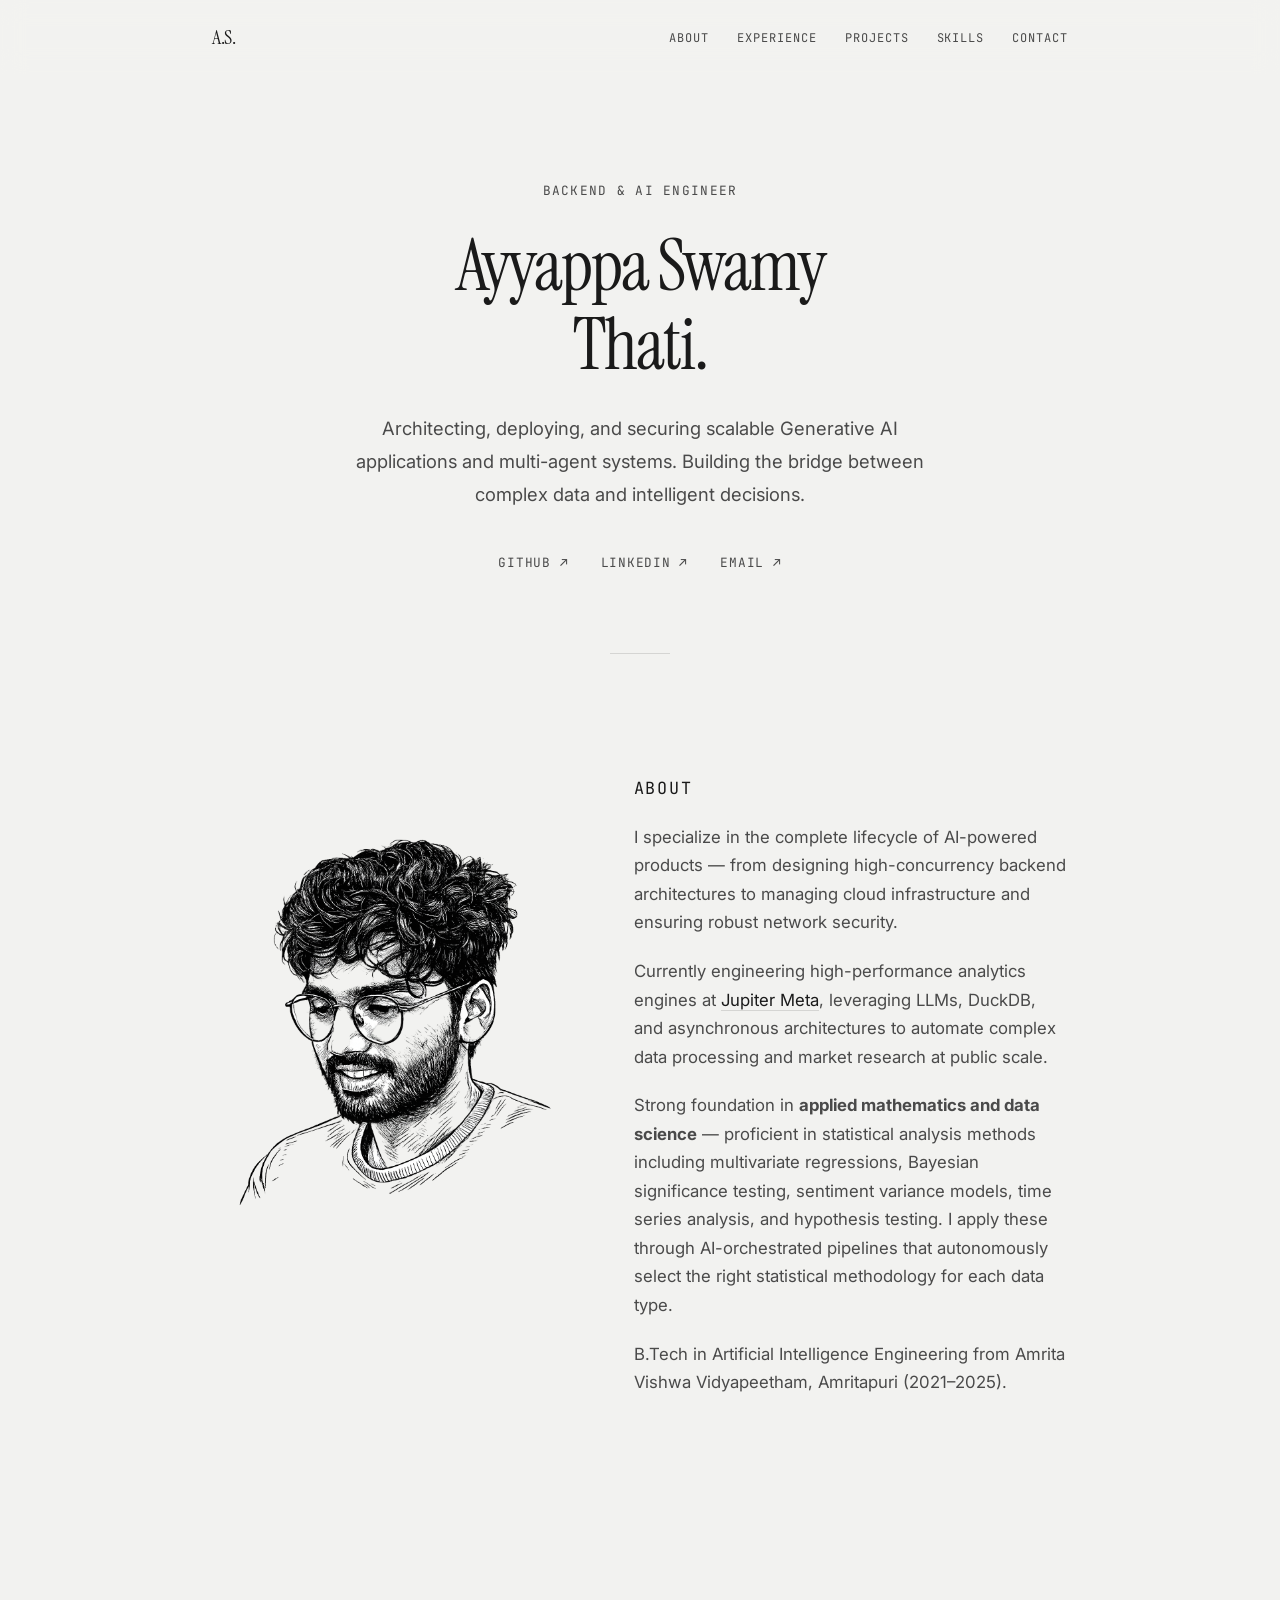
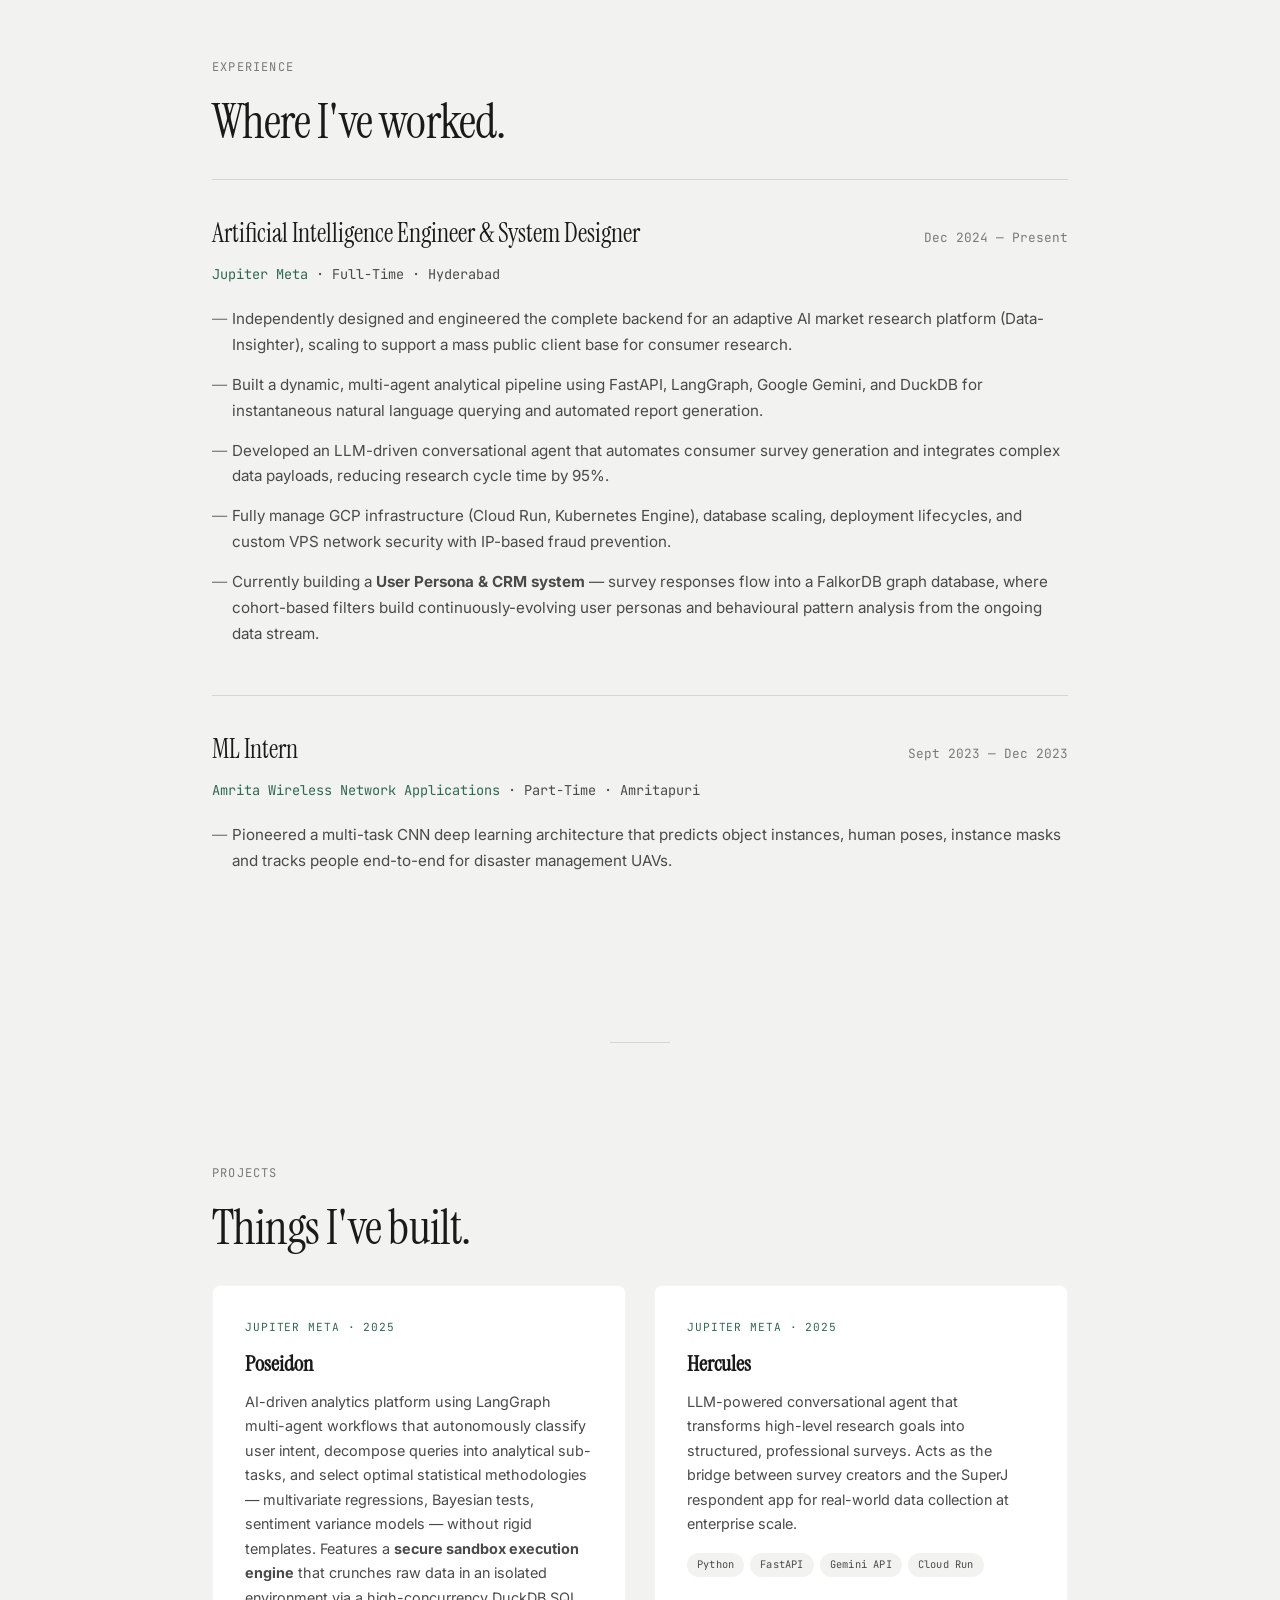
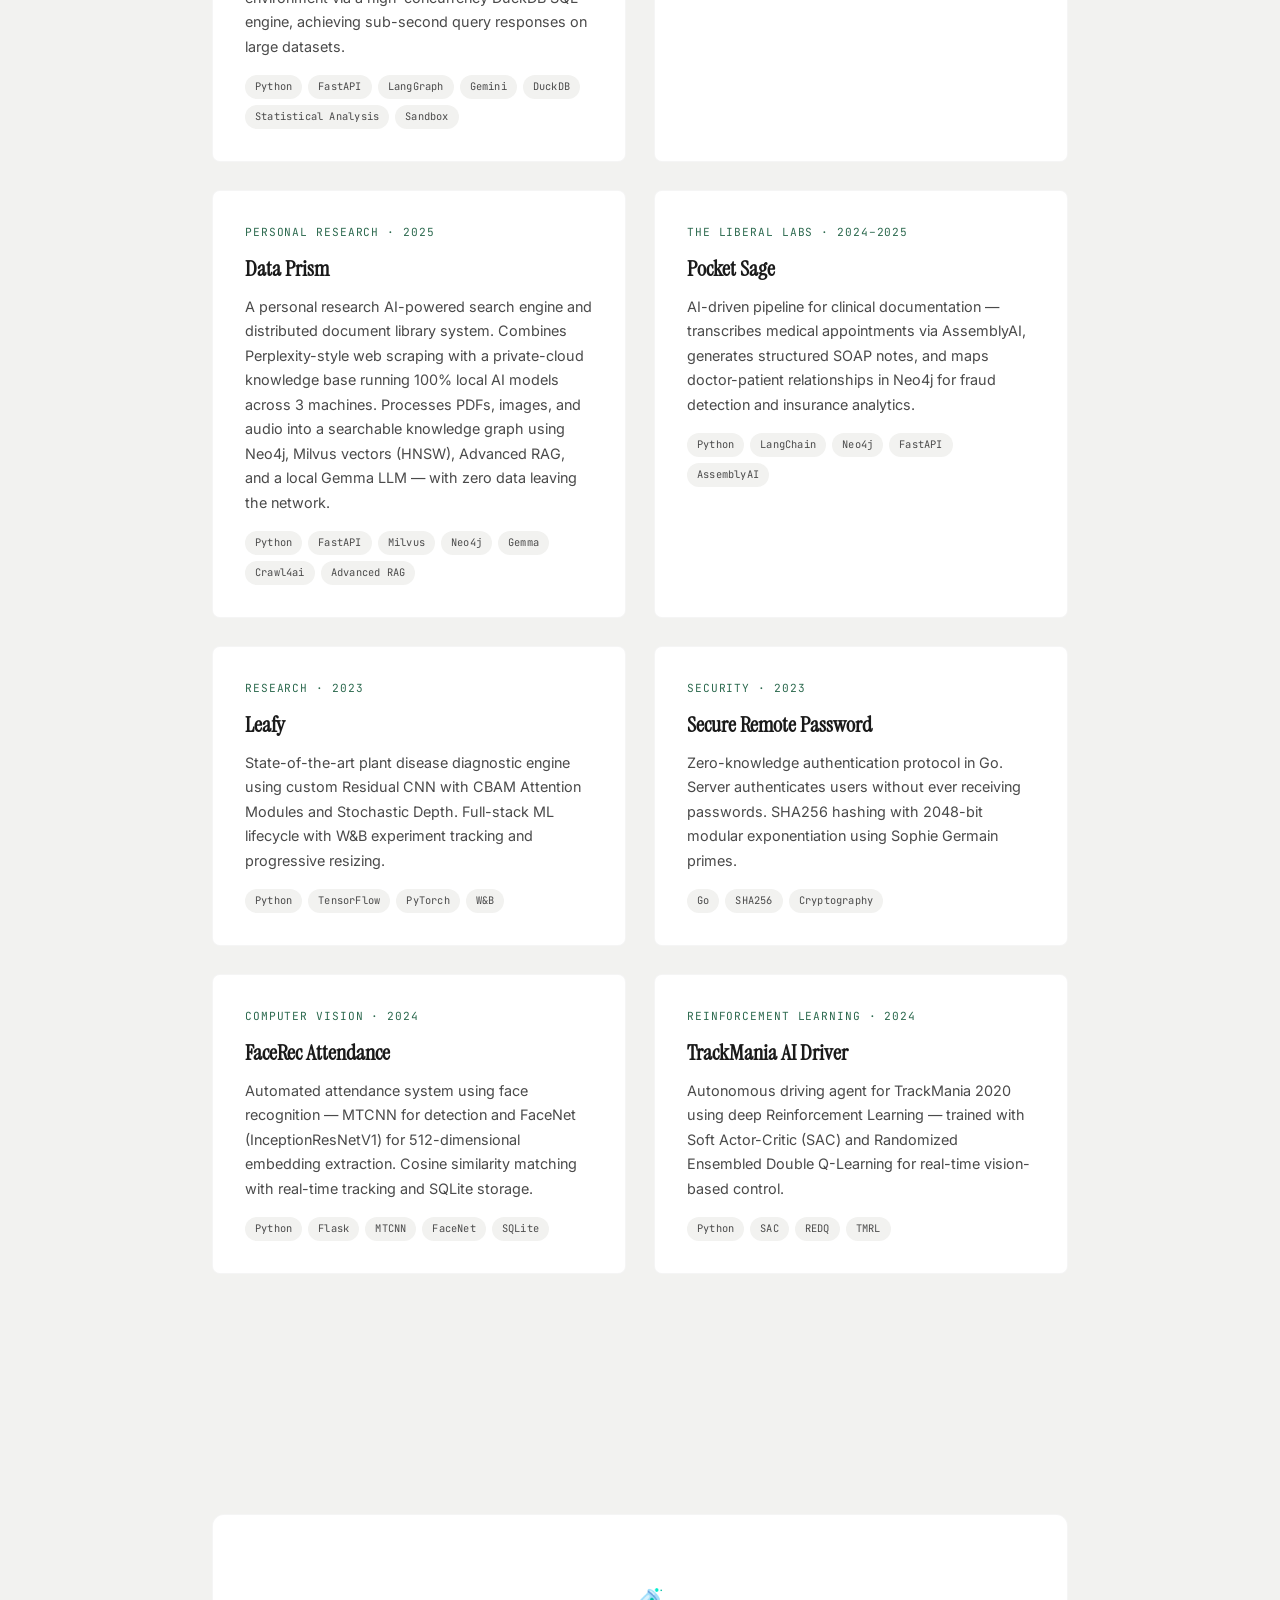
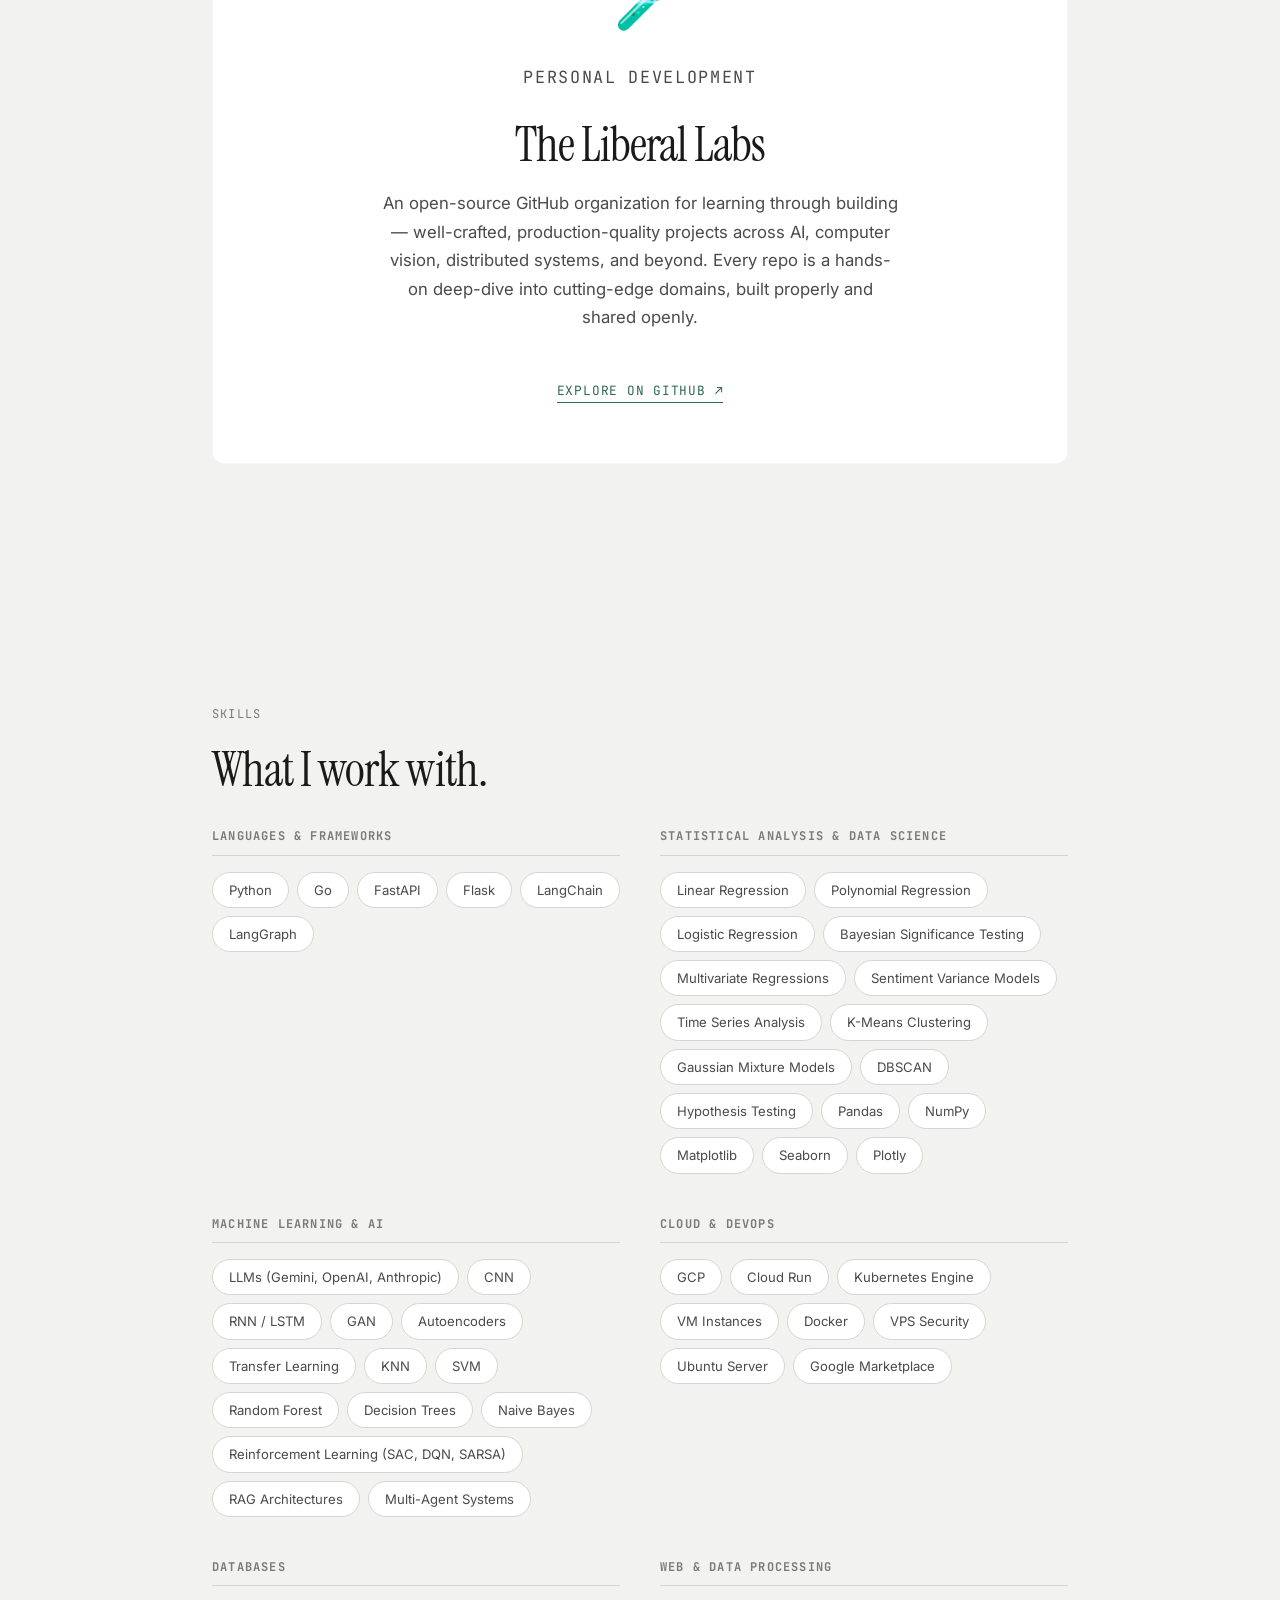
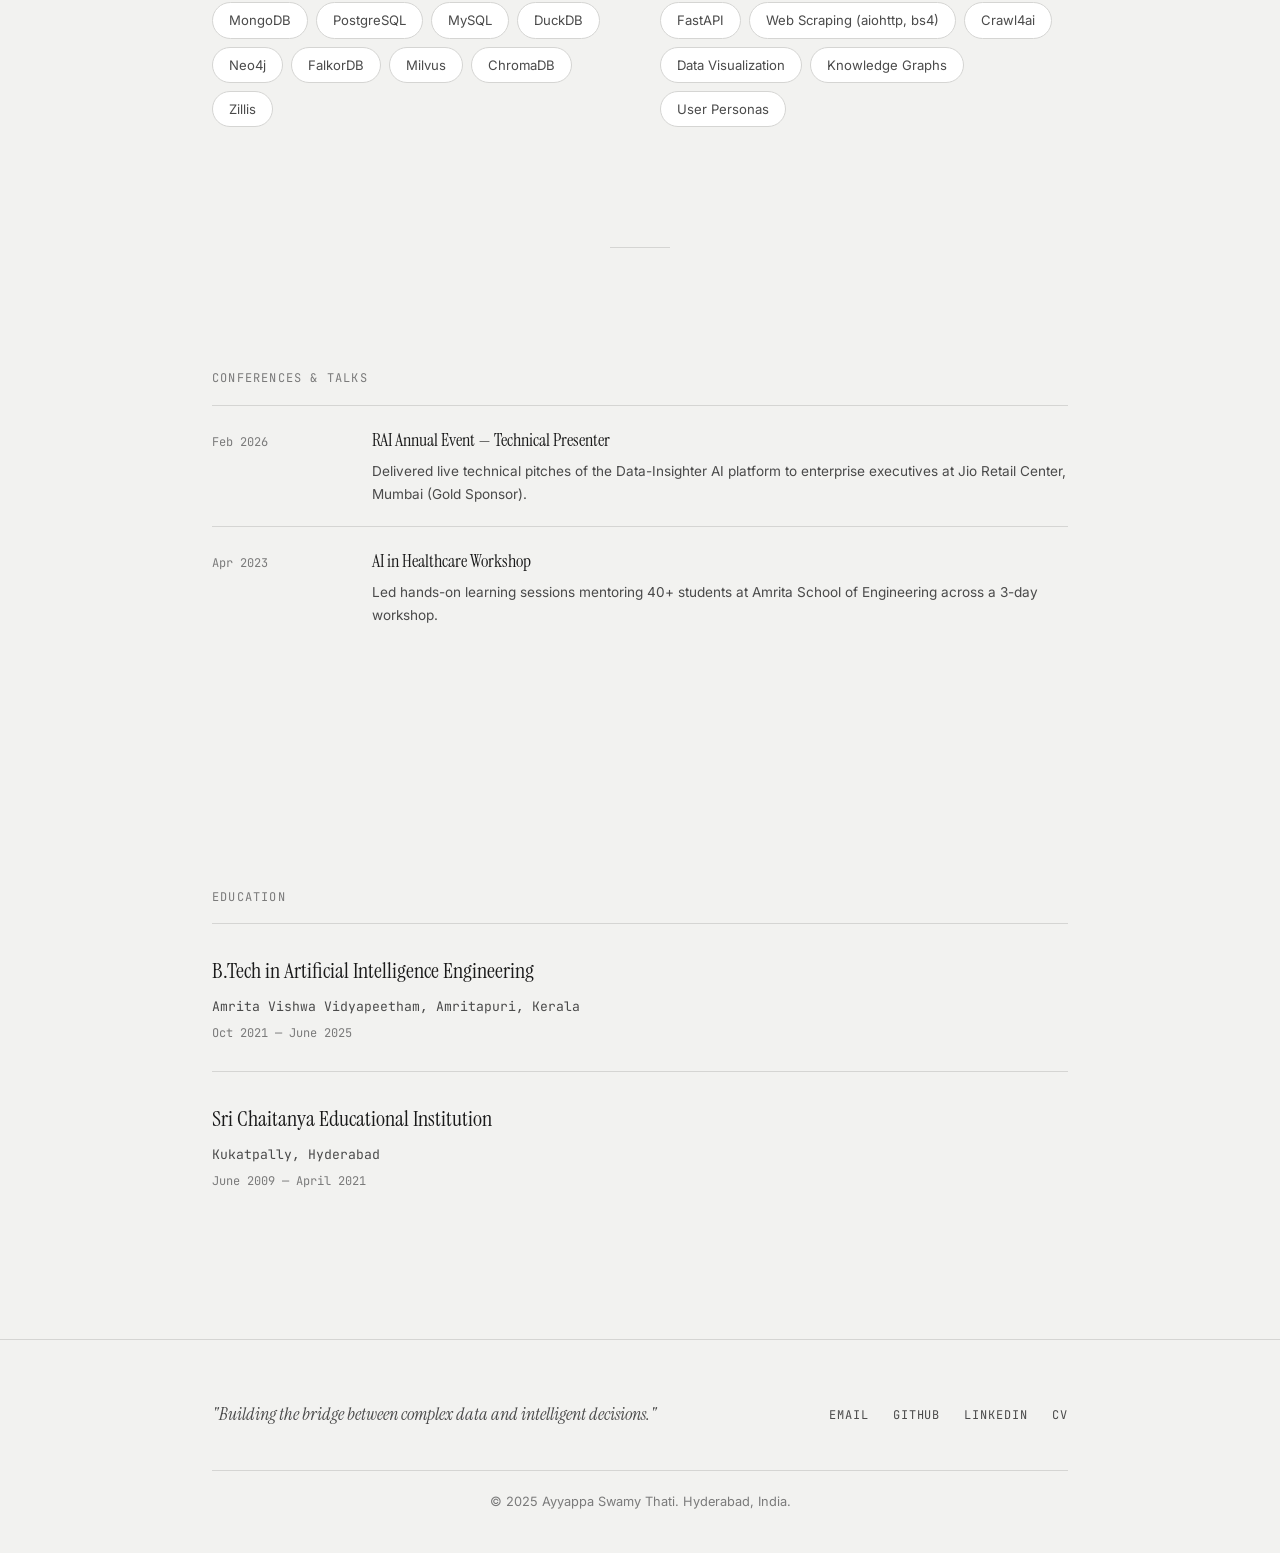
==== commit 5ed44d0f: "website" ====
--- a/index.html
+++ b/index.html
@@ -1,52 +1,527 @@
-<html><head><title>Video Survey Analysis Report - Asian Paints</title>
-        <style>
-            body {
-                font-family: 'Segoe UI', Arial, sans-serif; 
-                margin: 0; 
-                padding: 20px; 
-                background-color: #f5f5f5;
-            }
-            .header {
-                background: linear-gradient(135deg, #3498db, #8e44ad);
-                color: white;
-                padding: 30px;
-                text-align: center;
-                border-radius: 10px;
-                margin-bottom: 30px;
-            }
-            h1 {
-                margin: 0;
-                font-size: 36px;
-            }
-            h2 {
-                color: #2c3e50;
-                border-bottom: 3px solid #3498db;
-                padding-bottom: 10px;
-                margin-top: 30px;
-            }
-            .container {
-                background: white;
-                padding: 25px;
-                border-radius: 10px;
-                box-shadow: 0 2px 10px rgba(0,0,0,0.1);
-                margin-bottom: 30px;
-            }
-            .summary-table {
-                margin: 20px 0;
-            }
-        </style>
-        </head><body><div class='header'><h1>📊 Video Survey Analysis Report</h1><p style='font-size: 18px; margin-top: 10px;'>Asian Paints Ultima Protek - Graphene Video Advertisement</p></div><div class='container'><h2>📈 Executive Summary</h2><div class='summary-table'><table border='1' style='border-collapse: collapse; width: 100%; font-size: 14px;'><thead><tr style='background-color: #3498db; color: white;'><th style='padding: 10px;'>Metric</th><th style='padding: 10px;'>Value</th></tr></thead><tbody><tr><td style='padding: 8px;'><b>Total Responses</b></td><td style='padding: 8px;'>762</td></tr><tr><td style='padding: 8px;'><b>Valid Responses</b></td><td style='padding: 8px;'>529</td></tr><tr><td style='padding: 8px;'><b>Invalid Responses</b></td><td style='padding: 8px;'>233</td></tr><tr><td style='padding: 8px;'><b>Validation Rate (%)</b></td><td style='padding: 8px;'>69.42%</td></tr><tr><td style='padding: 8px;'><b>Average Relevance Score</b></td><td style='padding: 8px;'>60.63</td></tr><tr><td style='padding: 8px;'><b>Positive Sentiment (%)</b></td><td style='padding: 8px;'>36.11%</td></tr><tr><td style='padding: 8px;'><b>Negative Sentiment (%)</b></td><td style='padding: 8px;'>0.00%</td></tr><tr><td style='padding: 8px;'><b>Neutral Sentiment (%)</b></td><td style='padding: 8px;'>63.89%</td></tr><tr><td style='padding: 8px;'><b>Male Respondents</b></td><td style='padding: 8px;'>485</td></tr><tr><td style='padding: 8px;'><b>Female Respondents</b></td><td style='padding: 8px;'>277</td></tr><tr><td style='padding: 8px;'><b>Most Common Age Group</b></td><td style='padding: 8px;'>18-28</td></tr><tr><td style='padding: 8px;'><b>Most Common Region</b></td><td style='padding: 8px;'>South</td></tr></tbody></table></div></div><div class='container'><h2>👥 Demographics Overview</h2><div>                        <script type="text/javascript">window.PlotlyConfig = {MathJaxConfig: 'local'};</script>
-        <script charset="utf-8" src="https://cdn.plot.ly/plotly-2.32.0.min.js"></script>                <div id="4d1bd755-919b-49a2-b792-7809a3eaea1d" class="plotly-graph-div" style="height:500px; width:100%;"></div>            <script type="text/javascript">                                    window.PLOTLYENV=window.PLOTLYENV || {};                                    if (document.getElementById("4d1bd755-919b-49a2-b792-7809a3eaea1d")) {                    Plotly.newPlot(                        "4d1bd755-919b-49a2-b792-7809a3eaea1d",                        [{"hole":0.3,"labels":["MALE","FEMALE"],"marker":{"colors":["#3498db","#e91e63"]},"name":"Gender","textinfo":"label+percent+value","values":[485,277],"type":"pie","domain":{"x":[0.0,0.2888888888888889],"y":[0.0,1.0]}},{"marker":{"color":"#3498db"},"name":"Age Groups","text":[381.0,267.0,114.0],"textposition":"auto","x":["18-28","29-44","45-55"],"y":[381,267,114],"type":"bar","xaxis":"x","yaxis":"y"},{"mode":"number","title":{"text":"Total\u003cbr\u003eRespondents"},"value":762,"type":"indicator","domain":{"x":[0.7111111111111111,1.0],"y":[0.0,1.0]}}],                        {"template":{"data":{"barpolar":[{"marker":{"line":{"color":"white","width":0.5},"pattern":{"fillmode":"overlay","size":10,"solidity":0.2}},"type":"barpolar"}],"bar":[{"error_x":{"color":"#2a3f5f"},"error_y":{"color":"#2a3f5f"},"marker":{"line":{"color":"white","width":0.5},"pattern":{"fillmode":"overlay","size":10,"solidity":0.2}},"type":"bar"}],"carpet":[{"aaxis":{"endlinecolor":"#2a3f5f","gridcolor":"#C8D4E3","linecolor":"#C8D4E3","minorgridcolor":"#C8D4E3","startlinecolor":"#2a3f5f"},"baxis":{"endlinecolor":"#2a3f5f","gridcolor":"#C8D4E3","linecolor":"#C8D4E3","minorgridcolor":"#C8D4E3","startlinecolor":"#2a3f5f"},"type":"carpet"}],"choropleth":[{"colorbar":{"outlinewidth":0,"ticks":""},"type":"choropleth"}],"contourcarpet":[{"colorbar":{"outlinewidth":0,"ticks":""},"type":"contourcarpet"}],"contour":[{"colorbar":{"outlinewidth":0,"ticks":""},"colorscale":[[0.0,"#0d0887"],[0.1111111111111111,"#46039f"],[0.2222222222222222,"#7201a8"],[0.3333333333333333,"#9c179e"],[0.4444444444444444,"#bd3786"],[0.5555555555555556,"#d8576b"],[0.6666666666666666,"#ed7953"],[0.7777777777777778,"#fb9f3a"],[0.8888888888888888,"#fdca26"],[1.0,"#f0f921"]],"type":"contour"}],"heatmapgl":[{"colorbar":{"outlinewidth":0,"ticks":""},"colorscale":[[0.0,"#0d0887"],[0.1111111111111111,"#46039f"],[0.2222222222222222,"#7201a8"],[0.3333333333333333,"#9c179e"],[0.4444444444444444,"#bd3786"],[0.5555555555555556,"#d8576b"],[0.6666666666666666,"#ed7953"],[0.7777777777777778,"#fb9f3a"],[0.8888888888888888,"#fdca26"],[1.0,"#f0f921"]],"type":"heatmapgl"}],"heatmap":[{"colorbar":{"outlinewidth":0,"ticks":""},"colorscale":[[0.0,"#0d0887"],[0.1111111111111111,"#46039f"],[0.2222222222222222,"#7201a8"],[0.3333333333333333,"#9c179e"],[0.4444444444444444,"#bd3786"],[0.5555555555555556,"#d8576b"],[0.6666666666666666,"#ed7953"],[0.7777777777777778,"#fb9f3a"],[0.8888888888888888,"#fdca26"],[1.0,"#f0f921"]],"type":"heatmap"}],"histogram2dcontour":[{"colorbar":{"outlinewidth":0,"ticks":""},"colorscale":[[0.0,"#0d0887"],[0.1111111111111111,"#46039f"],[0.2222222222222222,"#7201a8"],[0.3333333333333333,"#9c179e"],[0.4444444444444444,"#bd3786"],[0.5555555555555556,"#d8576b"],[0.6666666666666666,"#ed7953"],[0.7777777777777778,"#fb9f3a"],[0.8888888888888888,"#fdca26"],[1.0,"#f0f921"]],"type":"histogram2dcontour"}],"histogram2d":[{"colorbar":{"outlinewidth":0,"ticks":""},"colorscale":[[0.0,"#0d0887"],[0.1111111111111111,"#46039f"],[0.2222222222222222,"#7201a8"],[0.3333333333333333,"#9c179e"],[0.4444444444444444,"#bd3786"],[0.5555555555555556,"#d8576b"],[0.6666666666666666,"#ed7953"],[0.7777777777777778,"#fb9f3a"],[0.8888888888888888,"#fdca26"],[1.0,"#f0f921"]],"type":"histogram2d"}],"histogram":[{"marker":{"pattern":{"fillmode":"overlay","size":10,"solidity":0.2}},"type":"histogram"}],"mesh3d":[{"colorbar":{"outlinewidth":0,"ticks":""},"type":"mesh3d"}],"parcoords":[{"line":{"colorbar":{"outlinewidth":0,"ticks":""}},"type":"parcoords"}],"pie":[{"automargin":true,"type":"pie"}],"scatter3d":[{"line":{"colorbar":{"outlinewidth":0,"ticks":""}},"marker":{"colorbar":{"outlinewidth":0,"ticks":""}},"type":"scatter3d"}],"scattercarpet":[{"marker":{"colorbar":{"outlinewidth":0,"ticks":""}},"type":"scattercarpet"}],"scattergeo":[{"marker":{"colorbar":{"outlinewidth":0,"ticks":""}},"type":"scattergeo"}],"scattergl":[{"marker":{"colorbar":{"outlinewidth":0,"ticks":""}},"type":"scattergl"}],"scattermapbox":[{"marker":{"colorbar":{"outlinewidth":0,"ticks":""}},"type":"scattermapbox"}],"scatterpolargl":[{"marker":{"colorbar":{"outlinewidth":0,"ticks":""}},"type":"scatterpolargl"}],"scatterpolar":[{"marker":{"colorbar":{"outlinewidth":0,"ticks":""}},"type":"scatterpolar"}],"scatter":[{"fillpattern":{"fillmode":"overlay","size":10,"solidity":0.2},"type":"scatter"}],"scatterternary":[{"marker":{"colorbar":{"outlinewidth":0,"ticks":""}},"type":"scatterternary"}],"surface":[{"colorbar":{"outlinewidth":0,"ticks":""},"colorscale":[[0.0,"#0d0887"],[0.1111111111111111,"#46039f"],[0.2222222222222222,"#7201a8"],[0.3333333333333333,"#9c179e"],[0.4444444444444444,"#bd3786"],[0.5555555555555556,"#d8576b"],[0.6666666666666666,"#ed7953"],[0.7777777777777778,"#fb9f3a"],[0.8888888888888888,"#fdca26"],[1.0,"#f0f921"]],"type":"surface"}],"table":[{"cells":{"fill":{"color":"#EBF0F8"},"line":{"color":"white"}},"header":{"fill":{"color":"#C8D4E3"},"line":{"color":"white"}},"type":"table"}]},"layout":{"annotationdefaults":{"arrowcolor":"#2a3f5f","arrowhead":0,"arrowwidth":1},"autotypenumbers":"strict","coloraxis":{"colorbar":{"outlinewidth":0,"ticks":""}},"colorscale":{"diverging":[[0,"#8e0152"],[0.1,"#c51b7d"],[0.2,"#de77ae"],[0.3,"#f1b6da"],[0.4,"#fde0ef"],[0.5,"#f7f7f7"],[0.6,"#e6f5d0"],[0.7,"#b8e186"],[0.8,"#7fbc41"],[0.9,"#4d9221"],[1,"#276419"]],"sequential":[[0.0,"#0d0887"],[0.1111111111111111,"#46039f"],[0.2222222222222222,"#7201a8"],[0.3333333333333333,"#9c179e"],[0.4444444444444444,"#bd3786"],[0.5555555555555556,"#d8576b"],[0.6666666666666666,"#ed7953"],[0.7777777777777778,"#fb9f3a"],[0.8888888888888888,"#fdca26"],[1.0,"#f0f921"]],"sequentialminus":[[0.0,"#0d0887"],[0.1111111111111111,"#46039f"],[0.2222222222222222,"#7201a8"],[0.3333333333333333,"#9c179e"],[0.4444444444444444,"#bd3786"],[0.5555555555555556,"#d8576b"],[0.6666666666666666,"#ed7953"],[0.7777777777777778,"#fb9f3a"],[0.8888888888888888,"#fdca26"],[1.0,"#f0f921"]]},"colorway":["#636efa","#EF553B","#00cc96","#ab63fa","#FFA15A","#19d3f3","#FF6692","#B6E880","#FF97FF","#FECB52"],"font":{"color":"#2a3f5f"},"geo":{"bgcolor":"white","lakecolor":"white","landcolor":"white","showlakes":true,"showland":true,"subunitcolor":"#C8D4E3"},"hoverlabel":{"align":"left"},"hovermode":"closest","mapbox":{"style":"light"},"paper_bgcolor":"white","plot_bgcolor":"white","polar":{"angularaxis":{"gridcolor":"#EBF0F8","linecolor":"#EBF0F8","ticks":""},"bgcolor":"white","radialaxis":{"gridcolor":"#EBF0F8","linecolor":"#EBF0F8","ticks":""}},"scene":{"xaxis":{"backgroundcolor":"white","gridcolor":"#DFE8F3","gridwidth":2,"linecolor":"#EBF0F8","showbackground":true,"ticks":"","zerolinecolor":"#EBF0F8"},"yaxis":{"backgroundcolor":"white","gridcolor":"#DFE8F3","gridwidth":2,"linecolor":"#EBF0F8","showbackground":true,"ticks":"","zerolinecolor":"#EBF0F8"},"zaxis":{"backgroundcolor":"white","gridcolor":"#DFE8F3","gridwidth":2,"linecolor":"#EBF0F8","showbackground":true,"ticks":"","zerolinecolor":"#EBF0F8"}},"shapedefaults":{"line":{"color":"#2a3f5f"}},"ternary":{"aaxis":{"gridcolor":"#DFE8F3","linecolor":"#A2B1C6","ticks":""},"baxis":{"gridcolor":"#DFE8F3","linecolor":"#A2B1C6","ticks":""},"bgcolor":"white","caxis":{"gridcolor":"#DFE8F3","linecolor":"#A2B1C6","ticks":""}},"title":{"x":0.05},"xaxis":{"automargin":true,"gridcolor":"#EBF0F8","linecolor":"#EBF0F8","ticks":"","title":{"standoff":15},"zerolinecolor":"#EBF0F8","zerolinewidth":2},"yaxis":{"automargin":true,"gridcolor":"#EBF0F8","linecolor":"#EBF0F8","ticks":"","title":{"standoff":15},"zerolinecolor":"#EBF0F8","zerolinewidth":2}}},"xaxis":{"anchor":"y","domain":[0.35555555555555557,0.6444444444444445]},"yaxis":{"anchor":"x","domain":[0.0,1.0]},"annotations":[{"font":{"size":16},"showarrow":false,"text":"Gender Distribution","x":0.14444444444444446,"xanchor":"center","xref":"paper","y":1.0,"yanchor":"bottom","yref":"paper"},{"font":{"size":16},"showarrow":false,"text":"Age Groups","x":0.5,"xanchor":"center","xref":"paper","y":1.0,"yanchor":"bottom","yref":"paper"},{"font":{"size":16},"showarrow":false,"text":"Total Respondents","x":0.8555555555555556,"xanchor":"center","xref":"paper","y":1.0,"yanchor":"bottom","yref":"paper"}],"title":{"text":"\u003cb\u003eDemographics Overview - Video Survey\u003c\u002fb\u003e"},"showlegend":false,"height":500},                        {"responsive": true}                    )                };                            </script>        </div></div><div class='container'><h2>✅ Validation & Quality Metrics</h2><div>                        <script type="text/javascript">window.PlotlyConfig = {MathJaxConfig: 'local'};</script>
-        <script charset="utf-8" src="https://cdn.plot.ly/plotly-2.32.0.min.js"></script>                <div id="7b3e60c5-615f-48c1-99cb-91ccbbead662" class="plotly-graph-div" style="height:400px; width:100%;"></div>            <script type="text/javascript">                                    window.PLOTLYENV=window.PLOTLYENV || {};                                    if (document.getElementById("7b3e60c5-615f-48c1-99cb-91ccbbead662")) {                    Plotly.newPlot(                        "7b3e60c5-615f-48c1-99cb-91ccbbead662",                        [{"hole":0.3,"labels":["valid","invalid"],"marker":{"colors":["#2ecc71","#e74c3c"]},"textinfo":"label+percent+value","values":[529,233],"type":"pie","domain":{"x":[0.0,0.2888888888888889],"y":[0.0,1.0]}},{"mode":"number","number":{"suffix":"\u002f100"},"title":{"text":"Avg Relevance\u003cbr\u003eScore"},"value":60.63327032136106,"type":"indicator","domain":{"x":[0.35555555555555557,0.6444444444444445],"y":[0.0,1.0]}},{"mode":"number","title":{"text":"Valid\u003cbr\u003eResponses"},"value":529,"type":"indicator","domain":{"x":[0.7111111111111111,1.0],"y":[0.0,1.0]}}],                        {"template":{"data":{"barpolar":[{"marker":{"line":{"color":"white","width":0.5},"pattern":{"fillmode":"overlay","size":10,"solidity":0.2}},"type":"barpolar"}],"bar":[{"error_x":{"color":"#2a3f5f"},"error_y":{"color":"#2a3f5f"},"marker":{"line":{"color":"white","width":0.5},"pattern":{"fillmode":"overlay","size":10,"solidity":0.2}},"type":"bar"}],"carpet":[{"aaxis":{"endlinecolor":"#2a3f5f","gridcolor":"#C8D4E3","linecolor":"#C8D4E3","minorgridcolor":"#C8D4E3","startlinecolor":"#2a3f5f"},"baxis":{"endlinecolor":"#2a3f5f","gridcolor":"#C8D4E3","linecolor":"#C8D4E3","minorgridcolor":"#C8D4E3","startlinecolor":"#2a3f5f"},"type":"carpet"}],"choropleth":[{"colorbar":{"outlinewidth":0,"ticks":""},"type":"choropleth"}],"contourcarpet":[{"colorbar":{"outlinewidth":0,"ticks":""},"type":"contourcarpet"}],"contour":[{"colorbar":{"outlinewidth":0,"ticks":""},"colorscale":[[0.0,"#0d0887"],[0.1111111111111111,"#46039f"],[0.2222222222222222,"#7201a8"],[0.3333333333333333,"#9c179e"],[0.4444444444444444,"#bd3786"],[0.5555555555555556,"#d8576b"],[0.6666666666666666,"#ed7953"],[0.7777777777777778,"#fb9f3a"],[0.8888888888888888,"#fdca26"],[1.0,"#f0f921"]],"type":"contour"}],"heatmapgl":[{"colorbar":{"outlinewidth":0,"ticks":""},"colorscale":[[0.0,"#0d0887"],[0.1111111111111111,"#46039f"],[0.2222222222222222,"#7201a8"],[0.3333333333333333,"#9c179e"],[0.4444444444444444,"#bd3786"],[0.5555555555555556,"#d8576b"],[0.6666666666666666,"#ed7953"],[0.7777777777777778,"#fb9f3a"],[0.8888888888888888,"#fdca26"],[1.0,"#f0f921"]],"type":"heatmapgl"}],"heatmap":[{"colorbar":{"outlinewidth":0,"ticks":""},"colorscale":[[0.0,"#0d0887"],[0.1111111111111111,"#46039f"],[0.2222222222222222,"#7201a8"],[0.3333333333333333,"#9c179e"],[0.4444444444444444,"#bd3786"],[0.5555555555555556,"#d8576b"],[0.6666666666666666,"#ed7953"],[0.7777777777777778,"#fb9f3a"],[0.8888888888888888,"#fdca26"],[1.0,"#f0f921"]],"type":"heatmap"}],"histogram2dcontour":[{"colorbar":{"outlinewidth":0,"ticks":""},"colorscale":[[0.0,"#0d0887"],[0.1111111111111111,"#46039f"],[0.2222222222222222,"#7201a8"],[0.3333333333333333,"#9c179e"],[0.4444444444444444,"#bd3786"],[0.5555555555555556,"#d8576b"],[0.6666666666666666,"#ed7953"],[0.7777777777777778,"#fb9f3a"],[0.8888888888888888,"#fdca26"],[1.0,"#f0f921"]],"type":"histogram2dcontour"}],"histogram2d":[{"colorbar":{"outlinewidth":0,"ticks":""},"colorscale":[[0.0,"#0d0887"],[0.1111111111111111,"#46039f"],[0.2222222222222222,"#7201a8"],[0.3333333333333333,"#9c179e"],[0.4444444444444444,"#bd3786"],[0.5555555555555556,"#d8576b"],[0.6666666666666666,"#ed7953"],[0.7777777777777778,"#fb9f3a"],[0.8888888888888888,"#fdca26"],[1.0,"#f0f921"]],"type":"histogram2d"}],"histogram":[{"marker":{"pattern":{"fillmode":"overlay","size":10,"solidity":0.2}},"type":"histogram"}],"mesh3d":[{"colorbar":{"outlinewidth":0,"ticks":""},"type":"mesh3d"}],"parcoords":[{"line":{"colorbar":{"outlinewidth":0,"ticks":""}},"type":"parcoords"}],"pie":[{"automargin":true,"type":"pie"}],"scatter3d":[{"line":{"colorbar":{"outlinewidth":0,"ticks":""}},"marker":{"colorbar":{"outlinewidth":0,"ticks":""}},"type":"scatter3d"}],"scattercarpet":[{"marker":{"colorbar":{"outlinewidth":0,"ticks":""}},"type":"scattercarpet"}],"scattergeo":[{"marker":{"colorbar":{"outlinewidth":0,"ticks":""}},"type":"scattergeo"}],"scattergl":[{"marker":{"colorbar":{"outlinewidth":0,"ticks":""}},"type":"scattergl"}],"scattermapbox":[{"marker":{"colorbar":{"outlinewidth":0,"ticks":""}},"type":"scattermapbox"}],"scatterpolargl":[{"marker":{"colorbar":{"outlinewidth":0,"ticks":""}},"type":"scatterpolargl"}],"scatterpolar":[{"marker":{"colorbar":{"outlinewidth":0,"ticks":""}},"type":"scatterpolar"}],"scatter":[{"fillpattern":{"fillmode":"overlay","size":10,"solidity":0.2},"type":"scatter"}],"scatterternary":[{"marker":{"colorbar":{"outlinewidth":0,"ticks":""}},"type":"scatterternary"}],"surface":[{"colorbar":{"outlinewidth":0,"ticks":""},"colorscale":[[0.0,"#0d0887"],[0.1111111111111111,"#46039f"],[0.2222222222222222,"#7201a8"],[0.3333333333333333,"#9c179e"],[0.4444444444444444,"#bd3786"],[0.5555555555555556,"#d8576b"],[0.6666666666666666,"#ed7953"],[0.7777777777777778,"#fb9f3a"],[0.8888888888888888,"#fdca26"],[1.0,"#f0f921"]],"type":"surface"}],"table":[{"cells":{"fill":{"color":"#EBF0F8"},"line":{"color":"white"}},"header":{"fill":{"color":"#C8D4E3"},"line":{"color":"white"}},"type":"table"}]},"layout":{"annotationdefaults":{"arrowcolor":"#2a3f5f","arrowhead":0,"arrowwidth":1},"autotypenumbers":"strict","coloraxis":{"colorbar":{"outlinewidth":0,"ticks":""}},"colorscale":{"diverging":[[0,"#8e0152"],[0.1,"#c51b7d"],[0.2,"#de77ae"],[0.3,"#f1b6da"],[0.4,"#fde0ef"],[0.5,"#f7f7f7"],[0.6,"#e6f5d0"],[0.7,"#b8e186"],[0.8,"#7fbc41"],[0.9,"#4d9221"],[1,"#276419"]],"sequential":[[0.0,"#0d0887"],[0.1111111111111111,"#46039f"],[0.2222222222222222,"#7201a8"],[0.3333333333333333,"#9c179e"],[0.4444444444444444,"#bd3786"],[0.5555555555555556,"#d8576b"],[0.6666666666666666,"#ed7953"],[0.7777777777777778,"#fb9f3a"],[0.8888888888888888,"#fdca26"],[1.0,"#f0f921"]],"sequentialminus":[[0.0,"#0d0887"],[0.1111111111111111,"#46039f"],[0.2222222222222222,"#7201a8"],[0.3333333333333333,"#9c179e"],[0.4444444444444444,"#bd3786"],[0.5555555555555556,"#d8576b"],[0.6666666666666666,"#ed7953"],[0.7777777777777778,"#fb9f3a"],[0.8888888888888888,"#fdca26"],[1.0,"#f0f921"]]},"colorway":["#636efa","#EF553B","#00cc96","#ab63fa","#FFA15A","#19d3f3","#FF6692","#B6E880","#FF97FF","#FECB52"],"font":{"color":"#2a3f5f"},"geo":{"bgcolor":"white","lakecolor":"white","landcolor":"white","showlakes":true,"showland":true,"subunitcolor":"#C8D4E3"},"hoverlabel":{"align":"left"},"hovermode":"closest","mapbox":{"style":"light"},"paper_bgcolor":"white","plot_bgcolor":"white","polar":{"angularaxis":{"gridcolor":"#EBF0F8","linecolor":"#EBF0F8","ticks":""},"bgcolor":"white","radialaxis":{"gridcolor":"#EBF0F8","linecolor":"#EBF0F8","ticks":""}},"scene":{"xaxis":{"backgroundcolor":"white","gridcolor":"#DFE8F3","gridwidth":2,"linecolor":"#EBF0F8","showbackground":true,"ticks":"","zerolinecolor":"#EBF0F8"},"yaxis":{"backgroundcolor":"white","gridcolor":"#DFE8F3","gridwidth":2,"linecolor":"#EBF0F8","showbackground":true,"ticks":"","zerolinecolor":"#EBF0F8"},"zaxis":{"backgroundcolor":"white","gridcolor":"#DFE8F3","gridwidth":2,"linecolor":"#EBF0F8","showbackground":true,"ticks":"","zerolinecolor":"#EBF0F8"}},"shapedefaults":{"line":{"color":"#2a3f5f"}},"ternary":{"aaxis":{"gridcolor":"#DFE8F3","linecolor":"#A2B1C6","ticks":""},"baxis":{"gridcolor":"#DFE8F3","linecolor":"#A2B1C6","ticks":""},"bgcolor":"white","caxis":{"gridcolor":"#DFE8F3","linecolor":"#A2B1C6","ticks":""}},"title":{"x":0.05},"xaxis":{"automargin":true,"gridcolor":"#EBF0F8","linecolor":"#EBF0F8","ticks":"","title":{"standoff":15},"zerolinecolor":"#EBF0F8","zerolinewidth":2},"yaxis":{"automargin":true,"gridcolor":"#EBF0F8","linecolor":"#EBF0F8","ticks":"","title":{"standoff":15},"zerolinecolor":"#EBF0F8","zerolinewidth":2}}},"annotations":[{"font":{"size":16},"showarrow":false,"text":"Validation Status","x":0.14444444444444446,"xanchor":"center","xref":"paper","y":1.0,"yanchor":"bottom","yref":"paper"},{"font":{"size":16},"showarrow":false,"text":"Avg Relevance Score","x":0.5,"xanchor":"center","xref":"paper","y":1.0,"yanchor":"bottom","yref":"paper"},{"font":{"size":16},"showarrow":false,"text":"Valid Responses","x":0.8555555555555556,"xanchor":"center","xref":"paper","y":1.0,"yanchor":"bottom","yref":"paper"}],"title":{"text":"\u003cb\u003eValidation & Quality Metrics\u003c\u002fb\u003e"},"showlegend":false,"height":400},                        {"responsive": true}                    )                };                            </script>        </div><div>                        <script type="text/javascript">window.PlotlyConfig = {MathJaxConfig: 'local'};</script>
-        <script charset="utf-8" src="https://cdn.plot.ly/plotly-2.32.0.min.js"></script>                <div id="5c26346d-5a89-48d3-9922-3438bd5d0f50" class="plotly-graph-div" style="height:500px; width:100%;"></div>            <script type="text/javascript">                                    window.PLOTLYENV=window.PLOTLYENV || {};                                    if (document.getElementById("5c26346d-5a89-48d3-9922-3438bd5d0f50")) {                    Plotly.newPlot(                        "5c26346d-5a89-48d3-9922-3438bd5d0f50",                        [{"marker":{"color":"#3498db"},"name":"Relevance Score","nbinsx":20,"x":[75,90,70,30,30,95,30,30,30,70,70,30,95,30,95,60,30,30,70,30,60,30,30,30,30,95,70,70,70,70,70,70,70,70,60,20,70,90,30,70,95,30,75,70,70,70,30,30,90,70,95,40,70,70,95,30,40,70,70,90,30,30,60,90,95,95,70,70,70,70,30,90,70,90,70,30,90,30,70,70,75,70,30,95,70,70,70,95,60,70,70,70,70,95,60,30,70,30,70,70,30,60,75,60,70,95,30,95,70,75,70,60,30,70,30,60,70,30,30,95,70,70,70,70,70,70,30,90,95,60,95,95,70,95,90,70,30,30,60,30,70,95,70,30,70,95,70,30,80,90,80,70,60,70,95,90,30,70,95,70,30,70,95,20,60,60,30,70,30,60,30,30,30,70,30,70,70,20,60,70,75,40,20,70,30,90,30,30,75,40,70,30,60,95,60,70,30,70,30,70,95,30,70,75,70,40,60,30,70,30,70,70,30,70,70,70,30,70,30,30,70,70,30,60,75,30,95,70,70,95,30,95,30,30,95,90,90,70,90,30,70,30,30,30,60,70,70,70,30,70,60,30,60,30,70,30,30,90,70,95,30,20,70,95,70,75,75,60,30,70,20,30,70,75,70,75,30,95,70,30,30,30,95,60,70,60,30,75,30,95,70,70,70,30,70,30,90,60,30,70,30,30,70,95,40,95,90,70,60,70,95,70,70,60,30,30,70,30,30,70,30,70,60,70,30,30,70,90,70,95,70,30,60,70,70,90,95,90,60,30,70,70,95,30,70,70,95,30,30,90,30,70,70,70,30,60,30,30,60,95,60,95,30,30,70,70,70,30,30,60,30,30,70,60,90,30,70,60,20,70,75,70,90,30,30,60,95,70,30,95,60,70,30,70,30,30,30,90,70,30,70,70,70,70,70,95,70,70,70,30,70,40,30,70,90,95,60,30,70,70,70,30,60,95,30,60,75,70,60,70,70,95,40,70,90,70,60,70,95,95,70,30,70,70,70,30,95,95,30,30,90,60,20,60,30,70,70,30,20,30,95,70,95,70,70,75,90,30,30,95,90,30,30,90,70,30,95,95,20,30,70,90,60,30,75,30,70,70,30,70,70,30,20,75,60,70,30,95,70,30,90,40,70,30,60,70,70,95,30,60,70,30,70,75,60,70,70,95,70,20,75,70,75,70,30,30,90,95,30],"type":"histogram","xaxis":"x","yaxis":"y"},{"marker":{"color":"#2ecc71"},"name":"Positive","y":[75,70,30,95,30,30,95,30,30,60,95,70,70,70,90,95,75,70,90,70,95,90,30,30,90,95,95,70,70,30,90,90,90,30,95,95,95,60,30,70,60,60,95,75,30,95,70,70,70,30,90,95,95,95,95,90,95,70,30,80,90,80,95,90,30,95,70,95,20,60,30,70,30,20,75,40,20,70,75,40,60,60,30,70,95,75,30,70,30,70,30,95,95,95,95,90,90,70,30,60,70,30,60,30,30,90,95,20,70,95,20,75,75,95,30,95,75,95,70,90,60,95,40,95,90,95,70,60,60,70,90,95,90,95,90,30,95,90,95,60,30,60,20,90,95,30,95,60,30,30,90,70,30,60,95,70,95,95,70,95,20,70,20,95,75,90,30,95,90,90,95,20,60,30,75,70,30,20,75,30,95,30,90,40,30,75,70,95,20,90,30],"type":"box","xaxis":"x2","yaxis":"y2"},{"marker":{"color":"#e74c3c"},"name":"Negative","y":[],"type":"box","xaxis":"x2","yaxis":"y2"},{"marker":{"color":"#f39c12"},"name":"Neutral","y":[90,30,30,30,70,70,30,95,60,30,70,30,30,30,30,70,70,70,70,70,70,60,20,30,70,30,70,70,30,30,40,70,70,95,30,40,70,70,60,70,70,70,70,30,70,70,75,70,30,70,70,70,60,70,70,70,70,70,30,70,30,75,70,30,95,70,70,60,30,70,60,70,30,30,70,70,70,60,70,70,30,30,60,30,70,30,70,95,70,70,60,70,70,70,30,60,60,30,70,30,30,30,70,70,60,70,30,90,30,30,70,30,95,70,30,70,30,70,70,40,60,70,30,70,30,70,70,70,30,70,30,70,60,75,30,70,70,30,30,30,90,70,30,30,30,70,70,70,60,70,30,30,70,30,70,75,75,60,30,70,30,70,70,30,70,30,30,60,70,60,30,30,70,70,30,70,30,30,70,30,30,70,70,60,70,70,30,30,70,30,30,70,30,70,30,30,70,70,70,30,60,70,70,60,70,70,30,70,70,95,30,30,30,70,70,70,30,60,30,30,60,60,95,30,30,70,70,70,30,30,60,30,30,70,90,70,70,75,70,30,30,60,70,70,70,30,30,70,30,70,70,70,70,70,95,70,70,70,30,70,40,30,90,95,60,70,70,70,30,30,60,75,60,70,70,95,40,70,90,70,60,70,70,30,70,70,30,95,30,30,90,60,60,30,70,30,30,95,70,70,70,30,30,30,70,30,95,30,70,90,30,70,30,70,70,60,70,70,70,30,60,70,70,95,30,60,70,70,60,70,70,75,70,75,70,30,30,95],"type":"box","xaxis":"x2","yaxis":"y2"}],                        {"template":{"data":{"barpolar":[{"marker":{"line":{"color":"white","width":0.5},"pattern":{"fillmode":"overlay","size":10,"solidity":0.2}},"type":"barpolar"}],"bar":[{"error_x":{"color":"#2a3f5f"},"error_y":{"color":"#2a3f5f"},"marker":{"line":{"color":"white","width":0.5},"pattern":{"fillmode":"overlay","size":10,"solidity":0.2}},"type":"bar"}],"carpet":[{"aaxis":{"endlinecolor":"#2a3f5f","gridcolor":"#C8D4E3","linecolor":"#C8D4E3","minorgridcolor":"#C8D4E3","startlinecolor":"#2a3f5f"},"baxis":{"endlinecolor":"#2a3f5f","gridcolor":"#C8D4E3","linecolor":"#C8D4E3","minorgridcolor":"#C8D4E3","startlinecolor":"#2a3f5f"},"type":"carpet"}],"choropleth":[{"colorbar":{"outlinewidth":0,"ticks":""},"type":"choropleth"}],"contourcarpet":[{"colorbar":{"outlinewidth":0,"ticks":""},"type":"contourcarpet"}],"contour":[{"colorbar":{"outlinewidth":0,"ticks":""},"colorscale":[[0.0,"#0d0887"],[0.1111111111111111,"#46039f"],[0.2222222222222222,"#7201a8"],[0.3333333333333333,"#9c179e"],[0.4444444444444444,"#bd3786"],[0.5555555555555556,"#d8576b"],[0.6666666666666666,"#ed7953"],[0.7777777777777778,"#fb9f3a"],[0.8888888888888888,"#fdca26"],[1.0,"#f0f921"]],"type":"contour"}],"heatmapgl":[{"colorbar":{"outlinewidth":0,"ticks":""},"colorscale":[[0.0,"#0d0887"],[0.1111111111111111,"#46039f"],[0.2222222222222222,"#7201a8"],[0.3333333333333333,"#9c179e"],[0.4444444444444444,"#bd3786"],[0.5555555555555556,"#d8576b"],[0.6666666666666666,"#ed7953"],[0.7777777777777778,"#fb9f3a"],[0.8888888888888888,"#fdca26"],[1.0,"#f0f921"]],"type":"heatmapgl"}],"heatmap":[{"colorbar":{"outlinewidth":0,"ticks":""},"colorscale":[[0.0,"#0d0887"],[0.1111111111111111,"#46039f"],[0.2222222222222222,"#7201a8"],[0.3333333333333333,"#9c179e"],[0.4444444444444444,"#bd3786"],[0.5555555555555556,"#d8576b"],[0.6666666666666666,"#ed7953"],[0.7777777777777778,"#fb9f3a"],[0.8888888888888888,"#fdca26"],[1.0,"#f0f921"]],"type":"heatmap"}],"histogram2dcontour":[{"colorbar":{"outlinewidth":0,"ticks":""},"colorscale":[[0.0,"#0d0887"],[0.1111111111111111,"#46039f"],[0.2222222222222222,"#7201a8"],[0.3333333333333333,"#9c179e"],[0.4444444444444444,"#bd3786"],[0.5555555555555556,"#d8576b"],[0.6666666666666666,"#ed7953"],[0.7777777777777778,"#fb9f3a"],[0.8888888888888888,"#fdca26"],[1.0,"#f0f921"]],"type":"histogram2dcontour"}],"histogram2d":[{"colorbar":{"outlinewidth":0,"ticks":""},"colorscale":[[0.0,"#0d0887"],[0.1111111111111111,"#46039f"],[0.2222222222222222,"#7201a8"],[0.3333333333333333,"#9c179e"],[0.4444444444444444,"#bd3786"],[0.5555555555555556,"#d8576b"],[0.6666666666666666,"#ed7953"],[0.7777777777777778,"#fb9f3a"],[0.8888888888888888,"#fdca26"],[1.0,"#f0f921"]],"type":"histogram2d"}],"histogram":[{"marker":{"pattern":{"fillmode":"overlay","size":10,"solidity":0.2}},"type":"histogram"}],"mesh3d":[{"colorbar":{"outlinewidth":0,"ticks":""},"type":"mesh3d"}],"parcoords":[{"line":{"colorbar":{"outlinewidth":0,"ticks":""}},"type":"parcoords"}],"pie":[{"automargin":true,"type":"pie"}],"scatter3d":[{"line":{"colorbar":{"outlinewidth":0,"ticks":""}},"marker":{"colorbar":{"outlinewidth":0,"ticks":""}},"type":"scatter3d"}],"scattercarpet":[{"marker":{"colorbar":{"outlinewidth":0,"ticks":""}},"type":"scattercarpet"}],"scattergeo":[{"marker":{"colorbar":{"outlinewidth":0,"ticks":""}},"type":"scattergeo"}],"scattergl":[{"marker":{"colorbar":{"outlinewidth":0,"ticks":""}},"type":"scattergl"}],"scattermapbox":[{"marker":{"colorbar":{"outlinewidth":0,"ticks":""}},"type":"scattermapbox"}],"scatterpolargl":[{"marker":{"colorbar":{"outlinewidth":0,"ticks":""}},"type":"scatterpolargl"}],"scatterpolar":[{"marker":{"colorbar":{"outlinewidth":0,"ticks":""}},"type":"scatterpolar"}],"scatter":[{"fillpattern":{"fillmode":"overlay","size":10,"solidity":0.2},"type":"scatter"}],"scatterternary":[{"marker":{"colorbar":{"outlinewidth":0,"ticks":""}},"type":"scatterternary"}],"surface":[{"colorbar":{"outlinewidth":0,"ticks":""},"colorscale":[[0.0,"#0d0887"],[0.1111111111111111,"#46039f"],[0.2222222222222222,"#7201a8"],[0.3333333333333333,"#9c179e"],[0.4444444444444444,"#bd3786"],[0.5555555555555556,"#d8576b"],[0.6666666666666666,"#ed7953"],[0.7777777777777778,"#fb9f3a"],[0.8888888888888888,"#fdca26"],[1.0,"#f0f921"]],"type":"surface"}],"table":[{"cells":{"fill":{"color":"#EBF0F8"},"line":{"color":"white"}},"header":{"fill":{"color":"#C8D4E3"},"line":{"color":"white"}},"type":"table"}]},"layout":{"annotationdefaults":{"arrowcolor":"#2a3f5f","arrowhead":0,"arrowwidth":1},"autotypenumbers":"strict","coloraxis":{"colorbar":{"outlinewidth":0,"ticks":""}},"colorscale":{"diverging":[[0,"#8e0152"],[0.1,"#c51b7d"],[0.2,"#de77ae"],[0.3,"#f1b6da"],[0.4,"#fde0ef"],[0.5,"#f7f7f7"],[0.6,"#e6f5d0"],[0.7,"#b8e186"],[0.8,"#7fbc41"],[0.9,"#4d9221"],[1,"#276419"]],"sequential":[[0.0,"#0d0887"],[0.1111111111111111,"#46039f"],[0.2222222222222222,"#7201a8"],[0.3333333333333333,"#9c179e"],[0.4444444444444444,"#bd3786"],[0.5555555555555556,"#d8576b"],[0.6666666666666666,"#ed7953"],[0.7777777777777778,"#fb9f3a"],[0.8888888888888888,"#fdca26"],[1.0,"#f0f921"]],"sequentialminus":[[0.0,"#0d0887"],[0.1111111111111111,"#46039f"],[0.2222222222222222,"#7201a8"],[0.3333333333333333,"#9c179e"],[0.4444444444444444,"#bd3786"],[0.5555555555555556,"#d8576b"],[0.6666666666666666,"#ed7953"],[0.7777777777777778,"#fb9f3a"],[0.8888888888888888,"#fdca26"],[1.0,"#f0f921"]]},"colorway":["#636efa","#EF553B","#00cc96","#ab63fa","#FFA15A","#19d3f3","#FF6692","#B6E880","#FF97FF","#FECB52"],"font":{"color":"#2a3f5f"},"geo":{"bgcolor":"white","lakecolor":"white","landcolor":"white","showlakes":true,"showland":true,"subunitcolor":"#C8D4E3"},"hoverlabel":{"align":"left"},"hovermode":"closest","mapbox":{"style":"light"},"paper_bgcolor":"white","plot_bgcolor":"white","polar":{"angularaxis":{"gridcolor":"#EBF0F8","linecolor":"#EBF0F8","ticks":""},"bgcolor":"white","radialaxis":{"gridcolor":"#EBF0F8","linecolor":"#EBF0F8","ticks":""}},"scene":{"xaxis":{"backgroundcolor":"white","gridcolor":"#DFE8F3","gridwidth":2,"linecolor":"#EBF0F8","showbackground":true,"ticks":"","zerolinecolor":"#EBF0F8"},"yaxis":{"backgroundcolor":"white","gridcolor":"#DFE8F3","gridwidth":2,"linecolor":"#EBF0F8","showbackground":true,"ticks":"","zerolinecolor":"#EBF0F8"},"zaxis":{"backgroundcolor":"white","gridcolor":"#DFE8F3","gridwidth":2,"linecolor":"#EBF0F8","showbackground":true,"ticks":"","zerolinecolor":"#EBF0F8"}},"shapedefaults":{"line":{"color":"#2a3f5f"}},"ternary":{"aaxis":{"gridcolor":"#DFE8F3","linecolor":"#A2B1C6","ticks":""},"baxis":{"gridcolor":"#DFE8F3","linecolor":"#A2B1C6","ticks":""},"bgcolor":"white","caxis":{"gridcolor":"#DFE8F3","linecolor":"#A2B1C6","ticks":""}},"title":{"x":0.05},"xaxis":{"automargin":true,"gridcolor":"#EBF0F8","linecolor":"#EBF0F8","ticks":"","title":{"standoff":15},"zerolinecolor":"#EBF0F8","zerolinewidth":2},"yaxis":{"automargin":true,"gridcolor":"#EBF0F8","linecolor":"#EBF0F8","ticks":"","title":{"standoff":15},"zerolinecolor":"#EBF0F8","zerolinewidth":2}}},"xaxis":{"anchor":"y","domain":[0.0,0.45],"title":{"text":"Relevance Score"}},"yaxis":{"anchor":"x","domain":[0.0,1.0],"title":{"text":"Frequency"}},"xaxis2":{"anchor":"y2","domain":[0.55,1.0],"title":{"text":"Sentiment"}},"yaxis2":{"anchor":"x2","domain":[0.0,1.0],"title":{"text":"Relevance Score"}},"annotations":[{"font":{"size":16},"showarrow":false,"text":"Relevance Score Distribution","x":0.225,"xanchor":"center","xref":"paper","y":1.0,"yanchor":"bottom","yref":"paper"},{"font":{"size":16},"showarrow":false,"text":"Relevance Score by Sentiment","x":0.775,"xanchor":"center","xref":"paper","y":1.0,"yanchor":"bottom","yref":"paper"}],"title":{"text":"\u003cb\u003eRelevance Score Analysis\u003c\u002fb\u003e"},"height":500,"showlegend":false},                        {"responsive": true}                    )                };                            </script>        </div><p style='margin-top: 20px; padding: 12px; background-color: #f0f4ff; border-left: 4px solid #3498db; font-size: 13px; color: #555;'><strong>* Note:</strong> The relevance score represents how well the text response aligns with and addresses the video advertisement message.</p></div><div class='container'><h2>😊 Sentiment Analysis</h2><div>                        <script type="text/javascript">window.PlotlyConfig = {MathJaxConfig: 'local'};</script>
-        <script charset="utf-8" src="https://cdn.plot.ly/plotly-2.32.0.min.js"></script>                <div id="4b5269f4-fc3c-40bf-88f2-a11ff375d57d" class="plotly-graph-div" style="height:500px; width:100%;"></div>            <script type="text/javascript">                                    window.PLOTLYENV=window.PLOTLYENV || {};                                    if (document.getElementById("4b5269f4-fc3c-40bf-88f2-a11ff375d57d")) {                    Plotly.newPlot(                        "4b5269f4-fc3c-40bf-88f2-a11ff375d57d",                        [{"hole":0.4,"labels":["Neutral","Positive"],"marker":{"colors":["#f39c12","#2ecc71"]},"textinfo":"label+percent+value","values":[338,191],"type":"pie"}],                        {"template":{"data":{"histogram2dcontour":[{"type":"histogram2dcontour","colorbar":{"outlinewidth":0,"ticks":""},"colorscale":[[0.0,"#0d0887"],[0.1111111111111111,"#46039f"],[0.2222222222222222,"#7201a8"],[0.3333333333333333,"#9c179e"],[0.4444444444444444,"#bd3786"],[0.5555555555555556,"#d8576b"],[0.6666666666666666,"#ed7953"],[0.7777777777777778,"#fb9f3a"],[0.8888888888888888,"#fdca26"],[1.0,"#f0f921"]]}],"choropleth":[{"type":"choropleth","colorbar":{"outlinewidth":0,"ticks":""}}],"histogram2d":[{"type":"histogram2d","colorbar":{"outlinewidth":0,"ticks":""},"colorscale":[[0.0,"#0d0887"],[0.1111111111111111,"#46039f"],[0.2222222222222222,"#7201a8"],[0.3333333333333333,"#9c179e"],[0.4444444444444444,"#bd3786"],[0.5555555555555556,"#d8576b"],[0.6666666666666666,"#ed7953"],[0.7777777777777778,"#fb9f3a"],[0.8888888888888888,"#fdca26"],[1.0,"#f0f921"]]}],"heatmap":[{"type":"heatmap","colorbar":{"outlinewidth":0,"ticks":""},"colorscale":[[0.0,"#0d0887"],[0.1111111111111111,"#46039f"],[0.2222222222222222,"#7201a8"],[0.3333333333333333,"#9c179e"],[0.4444444444444444,"#bd3786"],[0.5555555555555556,"#d8576b"],[0.6666666666666666,"#ed7953"],[0.7777777777777778,"#fb9f3a"],[0.8888888888888888,"#fdca26"],[1.0,"#f0f921"]]}],"heatmapgl":[{"type":"heatmapgl","colorbar":{"outlinewidth":0,"ticks":""},"colorscale":[[0.0,"#0d0887"],[0.1111111111111111,"#46039f"],[0.2222222222222222,"#7201a8"],[0.3333333333333333,"#9c179e"],[0.4444444444444444,"#bd3786"],[0.5555555555555556,"#d8576b"],[0.6666666666666666,"#ed7953"],[0.7777777777777778,"#fb9f3a"],[0.8888888888888888,"#fdca26"],[1.0,"#f0f921"]]}],"contourcarpet":[{"type":"contourcarpet","colorbar":{"outlinewidth":0,"ticks":""}}],"contour":[{"type":"contour","colorbar":{"outlinewidth":0,"ticks":""},"colorscale":[[0.0,"#0d0887"],[0.1111111111111111,"#46039f"],[0.2222222222222222,"#7201a8"],[0.3333333333333333,"#9c179e"],[0.4444444444444444,"#bd3786"],[0.5555555555555556,"#d8576b"],[0.6666666666666666,"#ed7953"],[0.7777777777777778,"#fb9f3a"],[0.8888888888888888,"#fdca26"],[1.0,"#f0f921"]]}],"surface":[{"type":"surface","colorbar":{"outlinewidth":0,"ticks":""},"colorscale":[[0.0,"#0d0887"],[0.1111111111111111,"#46039f"],[0.2222222222222222,"#7201a8"],[0.3333333333333333,"#9c179e"],[0.4444444444444444,"#bd3786"],[0.5555555555555556,"#d8576b"],[0.6666666666666666,"#ed7953"],[0.7777777777777778,"#fb9f3a"],[0.8888888888888888,"#fdca26"],[1.0,"#f0f921"]]}],"mesh3d":[{"type":"mesh3d","colorbar":{"outlinewidth":0,"ticks":""}}],"scatter":[{"fillpattern":{"fillmode":"overlay","size":10,"solidity":0.2},"type":"scatter"}],"parcoords":[{"type":"parcoords","line":{"colorbar":{"outlinewidth":0,"ticks":""}}}],"scatterpolargl":[{"type":"scatterpolargl","marker":{"colorbar":{"outlinewidth":0,"ticks":""}}}],"bar":[{"error_x":{"color":"#2a3f5f"},"error_y":{"color":"#2a3f5f"},"marker":{"line":{"color":"#E5ECF6","width":0.5},"pattern":{"fillmode":"overlay","size":10,"solidity":0.2}},"type":"bar"}],"scattergeo":[{"type":"scattergeo","marker":{"colorbar":{"outlinewidth":0,"ticks":""}}}],"scatterpolar":[{"type":"scatterpolar","marker":{"colorbar":{"outlinewidth":0,"ticks":""}}}],"histogram":[{"marker":{"pattern":{"fillmode":"overlay","size":10,"solidity":0.2}},"type":"histogram"}],"scattergl":[{"type":"scattergl","marker":{"colorbar":{"outlinewidth":0,"ticks":""}}}],"scatter3d":[{"type":"scatter3d","line":{"colorbar":{"outlinewidth":0,"ticks":""}},"marker":{"colorbar":{"outlinewidth":0,"ticks":""}}}],"scattermapbox":[{"type":"scattermapbox","marker":{"colorbar":{"outlinewidth":0,"ticks":""}}}],"scatterternary":[{"type":"scatterternary","marker":{"colorbar":{"outlinewidth":0,"ticks":""}}}],"scattercarpet":[{"type":"scattercarpet","marker":{"colorbar":{"outlinewidth":0,"ticks":""}}}],"carpet":[{"aaxis":{"endlinecolor":"#2a3f5f","gridcolor":"white","linecolor":"white","minorgridcolor":"white","startlinecolor":"#2a3f5f"},"baxis":{"endlinecolor":"#2a3f5f","gridcolor":"white","linecolor":"white","minorgridcolor":"white","startlinecolor":"#2a3f5f"},"type":"carpet"}],"table":[{"cells":{"fill":{"color":"#EBF0F8"},"line":{"color":"white"}},"header":{"fill":{"color":"#C8D4E3"},"line":{"color":"white"}},"type":"table"}],"barpolar":[{"marker":{"line":{"color":"#E5ECF6","width":0.5},"pattern":{"fillmode":"overlay","size":10,"solidity":0.2}},"type":"barpolar"}],"pie":[{"automargin":true,"type":"pie"}]},"layout":{"autotypenumbers":"strict","colorway":["#636efa","#EF553B","#00cc96","#ab63fa","#FFA15A","#19d3f3","#FF6692","#B6E880","#FF97FF","#FECB52"],"font":{"color":"#2a3f5f"},"hovermode":"closest","hoverlabel":{"align":"left"},"paper_bgcolor":"white","plot_bgcolor":"#E5ECF6","polar":{"bgcolor":"#E5ECF6","angularaxis":{"gridcolor":"white","linecolor":"white","ticks":""},"radialaxis":{"gridcolor":"white","linecolor":"white","ticks":""}},"ternary":{"bgcolor":"#E5ECF6","aaxis":{"gridcolor":"white","linecolor":"white","ticks":""},"baxis":{"gridcolor":"white","linecolor":"white","ticks":""},"caxis":{"gridcolor":"white","linecolor":"white","ticks":""}},"coloraxis":{"colorbar":{"outlinewidth":0,"ticks":""}},"colorscale":{"sequential":[[0.0,"#0d0887"],[0.1111111111111111,"#46039f"],[0.2222222222222222,"#7201a8"],[0.3333333333333333,"#9c179e"],[0.4444444444444444,"#bd3786"],[0.5555555555555556,"#d8576b"],[0.6666666666666666,"#ed7953"],[0.7777777777777778,"#fb9f3a"],[0.8888888888888888,"#fdca26"],[1.0,"#f0f921"]],"sequentialminus":[[0.0,"#0d0887"],[0.1111111111111111,"#46039f"],[0.2222222222222222,"#7201a8"],[0.3333333333333333,"#9c179e"],[0.4444444444444444,"#bd3786"],[0.5555555555555556,"#d8576b"],[0.6666666666666666,"#ed7953"],[0.7777777777777778,"#fb9f3a"],[0.8888888888888888,"#fdca26"],[1.0,"#f0f921"]],"diverging":[[0,"#8e0152"],[0.1,"#c51b7d"],[0.2,"#de77ae"],[0.3,"#f1b6da"],[0.4,"#fde0ef"],[0.5,"#f7f7f7"],[0.6,"#e6f5d0"],[0.7,"#b8e186"],[0.8,"#7fbc41"],[0.9,"#4d9221"],[1,"#276419"]]},"xaxis":{"gridcolor":"white","linecolor":"white","ticks":"","title":{"standoff":15},"zerolinecolor":"white","automargin":true,"zerolinewidth":2},"yaxis":{"gridcolor":"white","linecolor":"white","ticks":"","title":{"standoff":15},"zerolinecolor":"white","automargin":true,"zerolinewidth":2},"scene":{"xaxis":{"backgroundcolor":"#E5ECF6","gridcolor":"white","linecolor":"white","showbackground":true,"ticks":"","zerolinecolor":"white","gridwidth":2},"yaxis":{"backgroundcolor":"#E5ECF6","gridcolor":"white","linecolor":"white","showbackground":true,"ticks":"","zerolinecolor":"white","gridwidth":2},"zaxis":{"backgroundcolor":"#E5ECF6","gridcolor":"white","linecolor":"white","showbackground":true,"ticks":"","zerolinecolor":"white","gridwidth":2}},"shapedefaults":{"line":{"color":"#2a3f5f"}},"annotationdefaults":{"arrowcolor":"#2a3f5f","arrowhead":0,"arrowwidth":1},"geo":{"bgcolor":"white","landcolor":"#E5ECF6","subunitcolor":"white","showland":true,"showlakes":true,"lakecolor":"white"},"title":{"x":0.05},"mapbox":{"style":"light"}}},"title":{"text":"\u003cb\u003eOverall Sentiment Distribution (Valid Responses)\u003c\u002fb\u003e"},"height":500},                        {"responsive": true}                    )                };                            </script>        </div><div>                        <script type="text/javascript">window.PlotlyConfig = {MathJaxConfig: 'local'};</script>
-        <script charset="utf-8" src="https://cdn.plot.ly/plotly-2.32.0.min.js"></script>                <div id="dc8d9263-533b-4202-a146-c8f5a7b49e1b" class="plotly-graph-div" style="height:500px; width:100%;"></div>            <script type="text/javascript">                                    window.PLOTLYENV=window.PLOTLYENV || {};                                    if (document.getElementById("dc8d9263-533b-4202-a146-c8f5a7b49e1b")) {                    Plotly.newPlot(                        "dc8d9263-533b-4202-a146-c8f5a7b49e1b",                        [{"alignmentgroup":"True","hovertemplate":"otb_sentiment=Neutral\u003cbr\u003egender=%{x}\u003cbr\u003ecount=%{text}\u003cextra\u003e\u003c\u002fextra\u003e","legendgroup":"Neutral","marker":{"color":"#f39c12","pattern":{"shape":""}},"name":"Neutral","offsetgroup":"Neutral","orientation":"v","showlegend":true,"text":[151.0,187.0],"textposition":"outside","x":["FEMALE","MALE"],"xaxis":"x","y":[151,187],"yaxis":"y","type":"bar"},{"alignmentgroup":"True","hovertemplate":"otb_sentiment=Positive\u003cbr\u003egender=%{x}\u003cbr\u003ecount=%{text}\u003cextra\u003e\u003c\u002fextra\u003e","legendgroup":"Positive","marker":{"color":"#2ecc71","pattern":{"shape":""}},"name":"Positive","offsetgroup":"Positive","orientation":"v","showlegend":true,"text":[70.0,121.0],"textposition":"outside","x":["FEMALE","MALE"],"xaxis":"x","y":[70,121],"yaxis":"y","type":"bar"}],                        {"template":{"data":{"histogram2dcontour":[{"type":"histogram2dcontour","colorbar":{"outlinewidth":0,"ticks":""},"colorscale":[[0.0,"#0d0887"],[0.1111111111111111,"#46039f"],[0.2222222222222222,"#7201a8"],[0.3333333333333333,"#9c179e"],[0.4444444444444444,"#bd3786"],[0.5555555555555556,"#d8576b"],[0.6666666666666666,"#ed7953"],[0.7777777777777778,"#fb9f3a"],[0.8888888888888888,"#fdca26"],[1.0,"#f0f921"]]}],"choropleth":[{"type":"choropleth","colorbar":{"outlinewidth":0,"ticks":""}}],"histogram2d":[{"type":"histogram2d","colorbar":{"outlinewidth":0,"ticks":""},"colorscale":[[0.0,"#0d0887"],[0.1111111111111111,"#46039f"],[0.2222222222222222,"#7201a8"],[0.3333333333333333,"#9c179e"],[0.4444444444444444,"#bd3786"],[0.5555555555555556,"#d8576b"],[0.6666666666666666,"#ed7953"],[0.7777777777777778,"#fb9f3a"],[0.8888888888888888,"#fdca26"],[1.0,"#f0f921"]]}],"heatmap":[{"type":"heatmap","colorbar":{"outlinewidth":0,"ticks":""},"colorscale":[[0.0,"#0d0887"],[0.1111111111111111,"#46039f"],[0.2222222222222222,"#7201a8"],[0.3333333333333333,"#9c179e"],[0.4444444444444444,"#bd3786"],[0.5555555555555556,"#d8576b"],[0.6666666666666666,"#ed7953"],[0.7777777777777778,"#fb9f3a"],[0.8888888888888888,"#fdca26"],[1.0,"#f0f921"]]}],"heatmapgl":[{"type":"heatmapgl","colorbar":{"outlinewidth":0,"ticks":""},"colorscale":[[0.0,"#0d0887"],[0.1111111111111111,"#46039f"],[0.2222222222222222,"#7201a8"],[0.3333333333333333,"#9c179e"],[0.4444444444444444,"#bd3786"],[0.5555555555555556,"#d8576b"],[0.6666666666666666,"#ed7953"],[0.7777777777777778,"#fb9f3a"],[0.8888888888888888,"#fdca26"],[1.0,"#f0f921"]]}],"contourcarpet":[{"type":"contourcarpet","colorbar":{"outlinewidth":0,"ticks":""}}],"contour":[{"type":"contour","colorbar":{"outlinewidth":0,"ticks":""},"colorscale":[[0.0,"#0d0887"],[0.1111111111111111,"#46039f"],[0.2222222222222222,"#7201a8"],[0.3333333333333333,"#9c179e"],[0.4444444444444444,"#bd3786"],[0.5555555555555556,"#d8576b"],[0.6666666666666666,"#ed7953"],[0.7777777777777778,"#fb9f3a"],[0.8888888888888888,"#fdca26"],[1.0,"#f0f921"]]}],"surface":[{"type":"surface","colorbar":{"outlinewidth":0,"ticks":""},"colorscale":[[0.0,"#0d0887"],[0.1111111111111111,"#46039f"],[0.2222222222222222,"#7201a8"],[0.3333333333333333,"#9c179e"],[0.4444444444444444,"#bd3786"],[0.5555555555555556,"#d8576b"],[0.6666666666666666,"#ed7953"],[0.7777777777777778,"#fb9f3a"],[0.8888888888888888,"#fdca26"],[1.0,"#f0f921"]]}],"mesh3d":[{"type":"mesh3d","colorbar":{"outlinewidth":0,"ticks":""}}],"scatter":[{"fillpattern":{"fillmode":"overlay","size":10,"solidity":0.2},"type":"scatter"}],"parcoords":[{"type":"parcoords","line":{"colorbar":{"outlinewidth":0,"ticks":""}}}],"scatterpolargl":[{"type":"scatterpolargl","marker":{"colorbar":{"outlinewidth":0,"ticks":""}}}],"bar":[{"error_x":{"color":"#2a3f5f"},"error_y":{"color":"#2a3f5f"},"marker":{"line":{"color":"#E5ECF6","width":0.5},"pattern":{"fillmode":"overlay","size":10,"solidity":0.2}},"type":"bar"}],"scattergeo":[{"type":"scattergeo","marker":{"colorbar":{"outlinewidth":0,"ticks":""}}}],"scatterpolar":[{"type":"scatterpolar","marker":{"colorbar":{"outlinewidth":0,"ticks":""}}}],"histogram":[{"marker":{"pattern":{"fillmode":"overlay","size":10,"solidity":0.2}},"type":"histogram"}],"scattergl":[{"type":"scattergl","marker":{"colorbar":{"outlinewidth":0,"ticks":""}}}],"scatter3d":[{"type":"scatter3d","line":{"colorbar":{"outlinewidth":0,"ticks":""}},"marker":{"colorbar":{"outlinewidth":0,"ticks":""}}}],"scattermapbox":[{"type":"scattermapbox","marker":{"colorbar":{"outlinewidth":0,"ticks":""}}}],"scatterternary":[{"type":"scatterternary","marker":{"colorbar":{"outlinewidth":0,"ticks":""}}}],"scattercarpet":[{"type":"scattercarpet","marker":{"colorbar":{"outlinewidth":0,"ticks":""}}}],"carpet":[{"aaxis":{"endlinecolor":"#2a3f5f","gridcolor":"white","linecolor":"white","minorgridcolor":"white","startlinecolor":"#2a3f5f"},"baxis":{"endlinecolor":"#2a3f5f","gridcolor":"white","linecolor":"white","minorgridcolor":"white","startlinecolor":"#2a3f5f"},"type":"carpet"}],"table":[{"cells":{"fill":{"color":"#EBF0F8"},"line":{"color":"white"}},"header":{"fill":{"color":"#C8D4E3"},"line":{"color":"white"}},"type":"table"}],"barpolar":[{"marker":{"line":{"color":"#E5ECF6","width":0.5},"pattern":{"fillmode":"overlay","size":10,"solidity":0.2}},"type":"barpolar"}],"pie":[{"automargin":true,"type":"pie"}]},"layout":{"autotypenumbers":"strict","colorway":["#636efa","#EF553B","#00cc96","#ab63fa","#FFA15A","#19d3f3","#FF6692","#B6E880","#FF97FF","#FECB52"],"font":{"color":"#2a3f5f"},"hovermode":"closest","hoverlabel":{"align":"left"},"paper_bgcolor":"white","plot_bgcolor":"#E5ECF6","polar":{"bgcolor":"#E5ECF6","angularaxis":{"gridcolor":"white","linecolor":"white","ticks":""},"radialaxis":{"gridcolor":"white","linecolor":"white","ticks":""}},"ternary":{"bgcolor":"#E5ECF6","aaxis":{"gridcolor":"white","linecolor":"white","ticks":""},"baxis":{"gridcolor":"white","linecolor":"white","ticks":""},"caxis":{"gridcolor":"white","linecolor":"white","ticks":""}},"coloraxis":{"colorbar":{"outlinewidth":0,"ticks":""}},"colorscale":{"sequential":[[0.0,"#0d0887"],[0.1111111111111111,"#46039f"],[0.2222222222222222,"#7201a8"],[0.3333333333333333,"#9c179e"],[0.4444444444444444,"#bd3786"],[0.5555555555555556,"#d8576b"],[0.6666666666666666,"#ed7953"],[0.7777777777777778,"#fb9f3a"],[0.8888888888888888,"#fdca26"],[1.0,"#f0f921"]],"sequentialminus":[[0.0,"#0d0887"],[0.1111111111111111,"#46039f"],[0.2222222222222222,"#7201a8"],[0.3333333333333333,"#9c179e"],[0.4444444444444444,"#bd3786"],[0.5555555555555556,"#d8576b"],[0.6666666666666666,"#ed7953"],[0.7777777777777778,"#fb9f3a"],[0.8888888888888888,"#fdca26"],[1.0,"#f0f921"]],"diverging":[[0,"#8e0152"],[0.1,"#c51b7d"],[0.2,"#de77ae"],[0.3,"#f1b6da"],[0.4,"#fde0ef"],[0.5,"#f7f7f7"],[0.6,"#e6f5d0"],[0.7,"#b8e186"],[0.8,"#7fbc41"],[0.9,"#4d9221"],[1,"#276419"]]},"xaxis":{"gridcolor":"white","linecolor":"white","ticks":"","title":{"standoff":15},"zerolinecolor":"white","automargin":true,"zerolinewidth":2},"yaxis":{"gridcolor":"white","linecolor":"white","ticks":"","title":{"standoff":15},"zerolinecolor":"white","automargin":true,"zerolinewidth":2},"scene":{"xaxis":{"backgroundcolor":"#E5ECF6","gridcolor":"white","linecolor":"white","showbackground":true,"ticks":"","zerolinecolor":"white","gridwidth":2},"yaxis":{"backgroundcolor":"#E5ECF6","gridcolor":"white","linecolor":"white","showbackground":true,"ticks":"","zerolinecolor":"white","gridwidth":2},"zaxis":{"backgroundcolor":"#E5ECF6","gridcolor":"white","linecolor":"white","showbackground":true,"ticks":"","zerolinecolor":"white","gridwidth":2}},"shapedefaults":{"line":{"color":"#2a3f5f"}},"annotationdefaults":{"arrowcolor":"#2a3f5f","arrowhead":0,"arrowwidth":1},"geo":{"bgcolor":"white","landcolor":"#E5ECF6","subunitcolor":"white","showland":true,"showlakes":true,"lakecolor":"white"},"title":{"x":0.05},"mapbox":{"style":"light"}}},"xaxis":{"anchor":"y","domain":[0.0,1.0],"title":{"text":"Gender"}},"yaxis":{"anchor":"x","domain":[0.0,1.0],"title":{"text":"Count"}},"legend":{"title":{"text":"otb_sentiment"},"tracegroupgap":0},"title":{"text":"\u003cb\u003eSentiment by Gender\u003c\u002fb\u003e"},"barmode":"group","height":500},                        {"responsive": true}                    )                };                            </script>        </div><div>                        <script type="text/javascript">window.PlotlyConfig = {MathJaxConfig: 'local'};</script>
-        <script charset="utf-8" src="https://cdn.plot.ly/plotly-2.32.0.min.js"></script>                <div id="0b7890ec-13db-4681-af43-4ae967940012" class="plotly-graph-div" style="height:500px; width:100%;"></div>            <script type="text/javascript">                                    window.PLOTLYENV=window.PLOTLYENV || {};                                    if (document.getElementById("0b7890ec-13db-4681-af43-4ae967940012")) {                    Plotly.newPlot(                        "0b7890ec-13db-4681-af43-4ae967940012",                        [{"alignmentgroup":"True","hovertemplate":"otb_sentiment=Neutral\u003cbr\u003eagegroup=%{x}\u003cbr\u003ecount=%{text}\u003cextra\u003e\u003c\u002fextra\u003e","legendgroup":"Neutral","marker":{"color":"#f39c12","pattern":{"shape":""}},"name":"Neutral","offsetgroup":"Neutral","orientation":"v","showlegend":true,"text":[181.0,110.0,47.0],"textposition":"outside","x":["18-28","29-44","45-55"],"xaxis":"x","y":[181,110,47],"yaxis":"y","type":"bar"},{"alignmentgroup":"True","hovertemplate":"otb_sentiment=Positive\u003cbr\u003eagegroup=%{x}\u003cbr\u003ecount=%{text}\u003cextra\u003e\u003c\u002fextra\u003e","legendgroup":"Positive","marker":{"color":"#2ecc71","pattern":{"shape":""}},"name":"Positive","offsetgroup":"Positive","orientation":"v","showlegend":true,"text":[84.0,82.0,25.0],"textposition":"outside","x":["18-28","29-44","45-55"],"xaxis":"x","y":[84,82,25],"yaxis":"y","type":"bar"}],                        {"template":{"data":{"histogram2dcontour":[{"type":"histogram2dcontour","colorbar":{"outlinewidth":0,"ticks":""},"colorscale":[[0.0,"#0d0887"],[0.1111111111111111,"#46039f"],[0.2222222222222222,"#7201a8"],[0.3333333333333333,"#9c179e"],[0.4444444444444444,"#bd3786"],[0.5555555555555556,"#d8576b"],[0.6666666666666666,"#ed7953"],[0.7777777777777778,"#fb9f3a"],[0.8888888888888888,"#fdca26"],[1.0,"#f0f921"]]}],"choropleth":[{"type":"choropleth","colorbar":{"outlinewidth":0,"ticks":""}}],"histogram2d":[{"type":"histogram2d","colorbar":{"outlinewidth":0,"ticks":""},"colorscale":[[0.0,"#0d0887"],[0.1111111111111111,"#46039f"],[0.2222222222222222,"#7201a8"],[0.3333333333333333,"#9c179e"],[0.4444444444444444,"#bd3786"],[0.5555555555555556,"#d8576b"],[0.6666666666666666,"#ed7953"],[0.7777777777777778,"#fb9f3a"],[0.8888888888888888,"#fdca26"],[1.0,"#f0f921"]]}],"heatmap":[{"type":"heatmap","colorbar":{"outlinewidth":0,"ticks":""},"colorscale":[[0.0,"#0d0887"],[0.1111111111111111,"#46039f"],[0.2222222222222222,"#7201a8"],[0.3333333333333333,"#9c179e"],[0.4444444444444444,"#bd3786"],[0.5555555555555556,"#d8576b"],[0.6666666666666666,"#ed7953"],[0.7777777777777778,"#fb9f3a"],[0.8888888888888888,"#fdca26"],[1.0,"#f0f921"]]}],"heatmapgl":[{"type":"heatmapgl","colorbar":{"outlinewidth":0,"ticks":""},"colorscale":[[0.0,"#0d0887"],[0.1111111111111111,"#46039f"],[0.2222222222222222,"#7201a8"],[0.3333333333333333,"#9c179e"],[0.4444444444444444,"#bd3786"],[0.5555555555555556,"#d8576b"],[0.6666666666666666,"#ed7953"],[0.7777777777777778,"#fb9f3a"],[0.8888888888888888,"#fdca26"],[1.0,"#f0f921"]]}],"contourcarpet":[{"type":"contourcarpet","colorbar":{"outlinewidth":0,"ticks":""}}],"contour":[{"type":"contour","colorbar":{"outlinewidth":0,"ticks":""},"colorscale":[[0.0,"#0d0887"],[0.1111111111111111,"#46039f"],[0.2222222222222222,"#7201a8"],[0.3333333333333333,"#9c179e"],[0.4444444444444444,"#bd3786"],[0.5555555555555556,"#d8576b"],[0.6666666666666666,"#ed7953"],[0.7777777777777778,"#fb9f3a"],[0.8888888888888888,"#fdca26"],[1.0,"#f0f921"]]}],"surface":[{"type":"surface","colorbar":{"outlinewidth":0,"ticks":""},"colorscale":[[0.0,"#0d0887"],[0.1111111111111111,"#46039f"],[0.2222222222222222,"#7201a8"],[0.3333333333333333,"#9c179e"],[0.4444444444444444,"#bd3786"],[0.5555555555555556,"#d8576b"],[0.6666666666666666,"#ed7953"],[0.7777777777777778,"#fb9f3a"],[0.8888888888888888,"#fdca26"],[1.0,"#f0f921"]]}],"mesh3d":[{"type":"mesh3d","colorbar":{"outlinewidth":0,"ticks":""}}],"scatter":[{"fillpattern":{"fillmode":"overlay","size":10,"solidity":0.2},"type":"scatter"}],"parcoords":[{"type":"parcoords","line":{"colorbar":{"outlinewidth":0,"ticks":""}}}],"scatterpolargl":[{"type":"scatterpolargl","marker":{"colorbar":{"outlinewidth":0,"ticks":""}}}],"bar":[{"error_x":{"color":"#2a3f5f"},"error_y":{"color":"#2a3f5f"},"marker":{"line":{"color":"#E5ECF6","width":0.5},"pattern":{"fillmode":"overlay","size":10,"solidity":0.2}},"type":"bar"}],"scattergeo":[{"type":"scattergeo","marker":{"colorbar":{"outlinewidth":0,"ticks":""}}}],"scatterpolar":[{"type":"scatterpolar","marker":{"colorbar":{"outlinewidth":0,"ticks":""}}}],"histogram":[{"marker":{"pattern":{"fillmode":"overlay","size":10,"solidity":0.2}},"type":"histogram"}],"scattergl":[{"type":"scattergl","marker":{"colorbar":{"outlinewidth":0,"ticks":""}}}],"scatter3d":[{"type":"scatter3d","line":{"colorbar":{"outlinewidth":0,"ticks":""}},"marker":{"colorbar":{"outlinewidth":0,"ticks":""}}}],"scattermapbox":[{"type":"scattermapbox","marker":{"colorbar":{"outlinewidth":0,"ticks":""}}}],"scatterternary":[{"type":"scatterternary","marker":{"colorbar":{"outlinewidth":0,"ticks":""}}}],"scattercarpet":[{"type":"scattercarpet","marker":{"colorbar":{"outlinewidth":0,"ticks":""}}}],"carpet":[{"aaxis":{"endlinecolor":"#2a3f5f","gridcolor":"white","linecolor":"white","minorgridcolor":"white","startlinecolor":"#2a3f5f"},"baxis":{"endlinecolor":"#2a3f5f","gridcolor":"white","linecolor":"white","minorgridcolor":"white","startlinecolor":"#2a3f5f"},"type":"carpet"}],"table":[{"cells":{"fill":{"color":"#EBF0F8"},"line":{"color":"white"}},"header":{"fill":{"color":"#C8D4E3"},"line":{"color":"white"}},"type":"table"}],"barpolar":[{"marker":{"line":{"color":"#E5ECF6","width":0.5},"pattern":{"fillmode":"overlay","size":10,"solidity":0.2}},"type":"barpolar"}],"pie":[{"automargin":true,"type":"pie"}]},"layout":{"autotypenumbers":"strict","colorway":["#636efa","#EF553B","#00cc96","#ab63fa","#FFA15A","#19d3f3","#FF6692","#B6E880","#FF97FF","#FECB52"],"font":{"color":"#2a3f5f"},"hovermode":"closest","hoverlabel":{"align":"left"},"paper_bgcolor":"white","plot_bgcolor":"#E5ECF6","polar":{"bgcolor":"#E5ECF6","angularaxis":{"gridcolor":"white","linecolor":"white","ticks":""},"radialaxis":{"gridcolor":"white","linecolor":"white","ticks":""}},"ternary":{"bgcolor":"#E5ECF6","aaxis":{"gridcolor":"white","linecolor":"white","ticks":""},"baxis":{"gridcolor":"white","linecolor":"white","ticks":""},"caxis":{"gridcolor":"white","linecolor":"white","ticks":""}},"coloraxis":{"colorbar":{"outlinewidth":0,"ticks":""}},"colorscale":{"sequential":[[0.0,"#0d0887"],[0.1111111111111111,"#46039f"],[0.2222222222222222,"#7201a8"],[0.3333333333333333,"#9c179e"],[0.4444444444444444,"#bd3786"],[0.5555555555555556,"#d8576b"],[0.6666666666666666,"#ed7953"],[0.7777777777777778,"#fb9f3a"],[0.8888888888888888,"#fdca26"],[1.0,"#f0f921"]],"sequentialminus":[[0.0,"#0d0887"],[0.1111111111111111,"#46039f"],[0.2222222222222222,"#7201a8"],[0.3333333333333333,"#9c179e"],[0.4444444444444444,"#bd3786"],[0.5555555555555556,"#d8576b"],[0.6666666666666666,"#ed7953"],[0.7777777777777778,"#fb9f3a"],[0.8888888888888888,"#fdca26"],[1.0,"#f0f921"]],"diverging":[[0,"#8e0152"],[0.1,"#c51b7d"],[0.2,"#de77ae"],[0.3,"#f1b6da"],[0.4,"#fde0ef"],[0.5,"#f7f7f7"],[0.6,"#e6f5d0"],[0.7,"#b8e186"],[0.8,"#7fbc41"],[0.9,"#4d9221"],[1,"#276419"]]},"xaxis":{"gridcolor":"white","linecolor":"white","ticks":"","title":{"standoff":15},"zerolinecolor":"white","automargin":true,"zerolinewidth":2},"yaxis":{"gridcolor":"white","linecolor":"white","ticks":"","title":{"standoff":15},"zerolinecolor":"white","automargin":true,"zerolinewidth":2},"scene":{"xaxis":{"backgroundcolor":"#E5ECF6","gridcolor":"white","linecolor":"white","showbackground":true,"ticks":"","zerolinecolor":"white","gridwidth":2},"yaxis":{"backgroundcolor":"#E5ECF6","gridcolor":"white","linecolor":"white","showbackground":true,"ticks":"","zerolinecolor":"white","gridwidth":2},"zaxis":{"backgroundcolor":"#E5ECF6","gridcolor":"white","linecolor":"white","showbackground":true,"ticks":"","zerolinecolor":"white","gridwidth":2}},"shapedefaults":{"line":{"color":"#2a3f5f"}},"annotationdefaults":{"arrowcolor":"#2a3f5f","arrowhead":0,"arrowwidth":1},"geo":{"bgcolor":"white","landcolor":"#E5ECF6","subunitcolor":"white","showland":true,"showlakes":true,"lakecolor":"white"},"title":{"x":0.05},"mapbox":{"style":"light"}}},"xaxis":{"anchor":"y","domain":[0.0,1.0],"title":{"text":"Age Group"}},"yaxis":{"anchor":"x","domain":[0.0,1.0],"title":{"text":"Count"}},"legend":{"title":{"text":"otb_sentiment"},"tracegroupgap":0},"title":{"text":"\u003cb\u003eSentiment by Age Group\u003c\u002fb\u003e"},"barmode":"group","height":500},                        {"responsive": true}                    )                };                            </script>        </div><div>                        <script type="text/javascript">window.PlotlyConfig = {MathJaxConfig: 'local'};</script>
-        <script charset="utf-8" src="https://cdn.plot.ly/plotly-2.32.0.min.js"></script>                <div id="48619764-81b1-431f-9d8f-927073ceed17" class="plotly-graph-div" style="height:500px; width:100%;"></div>            <script type="text/javascript">                                    window.PLOTLYENV=window.PLOTLYENV || {};                                    if (document.getElementById("48619764-81b1-431f-9d8f-927073ceed17")) {                    Plotly.newPlot(                        "48619764-81b1-431f-9d8f-927073ceed17",                        [{"colorscale":[[0.0,"rgb(247,251,255)"],[0.125,"rgb(222,235,247)"],[0.25,"rgb(198,219,239)"],[0.375,"rgb(158,202,225)"],[0.5,"rgb(107,174,214)"],[0.625,"rgb(66,146,198)"],[0.75,"rgb(33,113,181)"],[0.875,"rgb(8,81,156)"],[1.0,"rgb(8,48,107)"]],"text":[[117,148],[72,120],[32,40]],"textfont":{"size":12},"texttemplate":"%{text}","x":["FEMALE","MALE"],"y":["18-28","29-44","45-55"],"z":[[117,148],[72,120],[32,40]],"type":"heatmap"}],                        {"template":{"data":{"histogram2dcontour":[{"type":"histogram2dcontour","colorbar":{"outlinewidth":0,"ticks":""},"colorscale":[[0.0,"#0d0887"],[0.1111111111111111,"#46039f"],[0.2222222222222222,"#7201a8"],[0.3333333333333333,"#9c179e"],[0.4444444444444444,"#bd3786"],[0.5555555555555556,"#d8576b"],[0.6666666666666666,"#ed7953"],[0.7777777777777778,"#fb9f3a"],[0.8888888888888888,"#fdca26"],[1.0,"#f0f921"]]}],"choropleth":[{"type":"choropleth","colorbar":{"outlinewidth":0,"ticks":""}}],"histogram2d":[{"type":"histogram2d","colorbar":{"outlinewidth":0,"ticks":""},"colorscale":[[0.0,"#0d0887"],[0.1111111111111111,"#46039f"],[0.2222222222222222,"#7201a8"],[0.3333333333333333,"#9c179e"],[0.4444444444444444,"#bd3786"],[0.5555555555555556,"#d8576b"],[0.6666666666666666,"#ed7953"],[0.7777777777777778,"#fb9f3a"],[0.8888888888888888,"#fdca26"],[1.0,"#f0f921"]]}],"heatmap":[{"type":"heatmap","colorbar":{"outlinewidth":0,"ticks":""},"colorscale":[[0.0,"#0d0887"],[0.1111111111111111,"#46039f"],[0.2222222222222222,"#7201a8"],[0.3333333333333333,"#9c179e"],[0.4444444444444444,"#bd3786"],[0.5555555555555556,"#d8576b"],[0.6666666666666666,"#ed7953"],[0.7777777777777778,"#fb9f3a"],[0.8888888888888888,"#fdca26"],[1.0,"#f0f921"]]}],"heatmapgl":[{"type":"heatmapgl","colorbar":{"outlinewidth":0,"ticks":""},"colorscale":[[0.0,"#0d0887"],[0.1111111111111111,"#46039f"],[0.2222222222222222,"#7201a8"],[0.3333333333333333,"#9c179e"],[0.4444444444444444,"#bd3786"],[0.5555555555555556,"#d8576b"],[0.6666666666666666,"#ed7953"],[0.7777777777777778,"#fb9f3a"],[0.8888888888888888,"#fdca26"],[1.0,"#f0f921"]]}],"contourcarpet":[{"type":"contourcarpet","colorbar":{"outlinewidth":0,"ticks":""}}],"contour":[{"type":"contour","colorbar":{"outlinewidth":0,"ticks":""},"colorscale":[[0.0,"#0d0887"],[0.1111111111111111,"#46039f"],[0.2222222222222222,"#7201a8"],[0.3333333333333333,"#9c179e"],[0.4444444444444444,"#bd3786"],[0.5555555555555556,"#d8576b"],[0.6666666666666666,"#ed7953"],[0.7777777777777778,"#fb9f3a"],[0.8888888888888888,"#fdca26"],[1.0,"#f0f921"]]}],"surface":[{"type":"surface","colorbar":{"outlinewidth":0,"ticks":""},"colorscale":[[0.0,"#0d0887"],[0.1111111111111111,"#46039f"],[0.2222222222222222,"#7201a8"],[0.3333333333333333,"#9c179e"],[0.4444444444444444,"#bd3786"],[0.5555555555555556,"#d8576b"],[0.6666666666666666,"#ed7953"],[0.7777777777777778,"#fb9f3a"],[0.8888888888888888,"#fdca26"],[1.0,"#f0f921"]]}],"mesh3d":[{"type":"mesh3d","colorbar":{"outlinewidth":0,"ticks":""}}],"scatter":[{"fillpattern":{"fillmode":"overlay","size":10,"solidity":0.2},"type":"scatter"}],"parcoords":[{"type":"parcoords","line":{"colorbar":{"outlinewidth":0,"ticks":""}}}],"scatterpolargl":[{"type":"scatterpolargl","marker":{"colorbar":{"outlinewidth":0,"ticks":""}}}],"bar":[{"error_x":{"color":"#2a3f5f"},"error_y":{"color":"#2a3f5f"},"marker":{"line":{"color":"#E5ECF6","width":0.5},"pattern":{"fillmode":"overlay","size":10,"solidity":0.2}},"type":"bar"}],"scattergeo":[{"type":"scattergeo","marker":{"colorbar":{"outlinewidth":0,"ticks":""}}}],"scatterpolar":[{"type":"scatterpolar","marker":{"colorbar":{"outlinewidth":0,"ticks":""}}}],"histogram":[{"marker":{"pattern":{"fillmode":"overlay","size":10,"solidity":0.2}},"type":"histogram"}],"scattergl":[{"type":"scattergl","marker":{"colorbar":{"outlinewidth":0,"ticks":""}}}],"scatter3d":[{"type":"scatter3d","line":{"colorbar":{"outlinewidth":0,"ticks":""}},"marker":{"colorbar":{"outlinewidth":0,"ticks":""}}}],"scattermapbox":[{"type":"scattermapbox","marker":{"colorbar":{"outlinewidth":0,"ticks":""}}}],"scatterternary":[{"type":"scatterternary","marker":{"colorbar":{"outlinewidth":0,"ticks":""}}}],"scattercarpet":[{"type":"scattercarpet","marker":{"colorbar":{"outlinewidth":0,"ticks":""}}}],"carpet":[{"aaxis":{"endlinecolor":"#2a3f5f","gridcolor":"white","linecolor":"white","minorgridcolor":"white","startlinecolor":"#2a3f5f"},"baxis":{"endlinecolor":"#2a3f5f","gridcolor":"white","linecolor":"white","minorgridcolor":"white","startlinecolor":"#2a3f5f"},"type":"carpet"}],"table":[{"cells":{"fill":{"color":"#EBF0F8"},"line":{"color":"white"}},"header":{"fill":{"color":"#C8D4E3"},"line":{"color":"white"}},"type":"table"}],"barpolar":[{"marker":{"line":{"color":"#E5ECF6","width":0.5},"pattern":{"fillmode":"overlay","size":10,"solidity":0.2}},"type":"barpolar"}],"pie":[{"automargin":true,"type":"pie"}]},"layout":{"autotypenumbers":"strict","colorway":["#636efa","#EF553B","#00cc96","#ab63fa","#FFA15A","#19d3f3","#FF6692","#B6E880","#FF97FF","#FECB52"],"font":{"color":"#2a3f5f"},"hovermode":"closest","hoverlabel":{"align":"left"},"paper_bgcolor":"white","plot_bgcolor":"#E5ECF6","polar":{"bgcolor":"#E5ECF6","angularaxis":{"gridcolor":"white","linecolor":"white","ticks":""},"radialaxis":{"gridcolor":"white","linecolor":"white","ticks":""}},"ternary":{"bgcolor":"#E5ECF6","aaxis":{"gridcolor":"white","linecolor":"white","ticks":""},"baxis":{"gridcolor":"white","linecolor":"white","ticks":""},"caxis":{"gridcolor":"white","linecolor":"white","ticks":""}},"coloraxis":{"colorbar":{"outlinewidth":0,"ticks":""}},"colorscale":{"sequential":[[0.0,"#0d0887"],[0.1111111111111111,"#46039f"],[0.2222222222222222,"#7201a8"],[0.3333333333333333,"#9c179e"],[0.4444444444444444,"#bd3786"],[0.5555555555555556,"#d8576b"],[0.6666666666666666,"#ed7953"],[0.7777777777777778,"#fb9f3a"],[0.8888888888888888,"#fdca26"],[1.0,"#f0f921"]],"sequentialminus":[[0.0,"#0d0887"],[0.1111111111111111,"#46039f"],[0.2222222222222222,"#7201a8"],[0.3333333333333333,"#9c179e"],[0.4444444444444444,"#bd3786"],[0.5555555555555556,"#d8576b"],[0.6666666666666666,"#ed7953"],[0.7777777777777778,"#fb9f3a"],[0.8888888888888888,"#fdca26"],[1.0,"#f0f921"]],"diverging":[[0,"#8e0152"],[0.1,"#c51b7d"],[0.2,"#de77ae"],[0.3,"#f1b6da"],[0.4,"#fde0ef"],[0.5,"#f7f7f7"],[0.6,"#e6f5d0"],[0.7,"#b8e186"],[0.8,"#7fbc41"],[0.9,"#4d9221"],[1,"#276419"]]},"xaxis":{"gridcolor":"white","linecolor":"white","ticks":"","title":{"standoff":15},"zerolinecolor":"white","automargin":true,"zerolinewidth":2},"yaxis":{"gridcolor":"white","linecolor":"white","ticks":"","title":{"standoff":15},"zerolinecolor":"white","automargin":true,"zerolinewidth":2},"scene":{"xaxis":{"backgroundcolor":"#E5ECF6","gridcolor":"white","linecolor":"white","showbackground":true,"ticks":"","zerolinecolor":"white","gridwidth":2},"yaxis":{"backgroundcolor":"#E5ECF6","gridcolor":"white","linecolor":"white","showbackground":true,"ticks":"","zerolinecolor":"white","gridwidth":2},"zaxis":{"backgroundcolor":"#E5ECF6","gridcolor":"white","linecolor":"white","showbackground":true,"ticks":"","zerolinecolor":"white","gridwidth":2}},"shapedefaults":{"line":{"color":"#2a3f5f"}},"annotationdefaults":{"arrowcolor":"#2a3f5f","arrowhead":0,"arrowwidth":1},"geo":{"bgcolor":"white","landcolor":"#E5ECF6","subunitcolor":"white","showland":true,"showlakes":true,"lakecolor":"white"},"title":{"x":0.05},"mapbox":{"style":"light"}}},"title":{"text":"\u003cb\u003eResponse Count: Age Group x Gender\u003c\u002fb\u003e"},"xaxis":{"title":{"text":"Gender"}},"yaxis":{"title":{"text":"Age Group"}},"height":500},                        {"responsive": true}                    )                };                            </script>        </div></div><div class='container'><h2>🎯 Demographic Sentiment Deep Dive</h2><div>                        <script type="text/javascript">window.PlotlyConfig = {MathJaxConfig: 'local'};</script>
-        <script charset="utf-8" src="https://cdn.plot.ly/plotly-2.32.0.min.js"></script>                <div id="93e1e399-6e1f-4a6e-8027-4e0e0c4753c1" class="plotly-graph-div" style="height:800px; width:100%;"></div>            <script type="text/javascript">                                    window.PLOTLYENV=window.PLOTLYENV || {};                                    if (document.getElementById("93e1e399-6e1f-4a6e-8027-4e0e0c4753c1")) {                    Plotly.newPlot(                        "93e1e399-6e1f-4a6e-8027-4e0e0c4753c1",                        [{"marker":{"color":"#e91e63"},"name":"FEMALE","x":["18-28","29-44","45-55"],"y":[33,27,10],"type":"bar","xaxis":"x","yaxis":"y"},{"marker":{"color":"#3498db"},"name":"MALE","x":["18-28","29-44","45-55"],"y":[51,55,15],"type":"bar","xaxis":"x","yaxis":"y"},{"marker":{"color":"#2ecc71"},"name":"Positive","text":["31.7%","42.7%","34.7%"],"textposition":"inside","x":["18-28","29-44","45-55"],"y":[31.7,42.7,34.7],"type":"bar","xaxis":"x3","yaxis":"y3"},{"marker":{"color":"#e74c3c"},"name":"Negative","text":[],"textposition":"inside","x":[],"y":[],"type":"bar","xaxis":"x3","yaxis":"y3"},{"marker":{"color":"#f39c12"},"name":"Neutral","text":["68.3%","57.3%","65.3%"],"textposition":"inside","x":["18-28","29-44","45-55"],"y":[68.3,57.3,65.3],"type":"bar","xaxis":"x3","yaxis":"y3"},{"marker":{"color":"#2ecc71"},"name":"Positive","showlegend":false,"text":["31.7%","39.3%"],"textposition":"inside","x":["FEMALE","MALE"],"y":[31.7,39.3],"type":"bar","xaxis":"x4","yaxis":"y4"},{"marker":{"color":"#e74c3c"},"name":"Negative","showlegend":false,"text":[],"textposition":"inside","x":[],"y":[],"type":"bar","xaxis":"x4","yaxis":"y4"},{"marker":{"color":"#f39c12"},"name":"Neutral","showlegend":false,"text":["68.3%","60.7%"],"textposition":"inside","x":["FEMALE","MALE"],"y":[68.3,60.7],"type":"bar","xaxis":"x4","yaxis":"y4"}],                        {"template":{"data":{"barpolar":[{"marker":{"line":{"color":"white","width":0.5},"pattern":{"fillmode":"overlay","size":10,"solidity":0.2}},"type":"barpolar"}],"bar":[{"error_x":{"color":"#2a3f5f"},"error_y":{"color":"#2a3f5f"},"marker":{"line":{"color":"white","width":0.5},"pattern":{"fillmode":"overlay","size":10,"solidity":0.2}},"type":"bar"}],"carpet":[{"aaxis":{"endlinecolor":"#2a3f5f","gridcolor":"#C8D4E3","linecolor":"#C8D4E3","minorgridcolor":"#C8D4E3","startlinecolor":"#2a3f5f"},"baxis":{"endlinecolor":"#2a3f5f","gridcolor":"#C8D4E3","linecolor":"#C8D4E3","minorgridcolor":"#C8D4E3","startlinecolor":"#2a3f5f"},"type":"carpet"}],"choropleth":[{"colorbar":{"outlinewidth":0,"ticks":""},"type":"choropleth"}],"contourcarpet":[{"colorbar":{"outlinewidth":0,"ticks":""},"type":"contourcarpet"}],"contour":[{"colorbar":{"outlinewidth":0,"ticks":""},"colorscale":[[0.0,"#0d0887"],[0.1111111111111111,"#46039f"],[0.2222222222222222,"#7201a8"],[0.3333333333333333,"#9c179e"],[0.4444444444444444,"#bd3786"],[0.5555555555555556,"#d8576b"],[0.6666666666666666,"#ed7953"],[0.7777777777777778,"#fb9f3a"],[0.8888888888888888,"#fdca26"],[1.0,"#f0f921"]],"type":"contour"}],"heatmapgl":[{"colorbar":{"outlinewidth":0,"ticks":""},"colorscale":[[0.0,"#0d0887"],[0.1111111111111111,"#46039f"],[0.2222222222222222,"#7201a8"],[0.3333333333333333,"#9c179e"],[0.4444444444444444,"#bd3786"],[0.5555555555555556,"#d8576b"],[0.6666666666666666,"#ed7953"],[0.7777777777777778,"#fb9f3a"],[0.8888888888888888,"#fdca26"],[1.0,"#f0f921"]],"type":"heatmapgl"}],"heatmap":[{"colorbar":{"outlinewidth":0,"ticks":""},"colorscale":[[0.0,"#0d0887"],[0.1111111111111111,"#46039f"],[0.2222222222222222,"#7201a8"],[0.3333333333333333,"#9c179e"],[0.4444444444444444,"#bd3786"],[0.5555555555555556,"#d8576b"],[0.6666666666666666,"#ed7953"],[0.7777777777777778,"#fb9f3a"],[0.8888888888888888,"#fdca26"],[1.0,"#f0f921"]],"type":"heatmap"}],"histogram2dcontour":[{"colorbar":{"outlinewidth":0,"ticks":""},"colorscale":[[0.0,"#0d0887"],[0.1111111111111111,"#46039f"],[0.2222222222222222,"#7201a8"],[0.3333333333333333,"#9c179e"],[0.4444444444444444,"#bd3786"],[0.5555555555555556,"#d8576b"],[0.6666666666666666,"#ed7953"],[0.7777777777777778,"#fb9f3a"],[0.8888888888888888,"#fdca26"],[1.0,"#f0f921"]],"type":"histogram2dcontour"}],"histogram2d":[{"colorbar":{"outlinewidth":0,"ticks":""},"colorscale":[[0.0,"#0d0887"],[0.1111111111111111,"#46039f"],[0.2222222222222222,"#7201a8"],[0.3333333333333333,"#9c179e"],[0.4444444444444444,"#bd3786"],[0.5555555555555556,"#d8576b"],[0.6666666666666666,"#ed7953"],[0.7777777777777778,"#fb9f3a"],[0.8888888888888888,"#fdca26"],[1.0,"#f0f921"]],"type":"histogram2d"}],"histogram":[{"marker":{"pattern":{"fillmode":"overlay","size":10,"solidity":0.2}},"type":"histogram"}],"mesh3d":[{"colorbar":{"outlinewidth":0,"ticks":""},"type":"mesh3d"}],"parcoords":[{"line":{"colorbar":{"outlinewidth":0,"ticks":""}},"type":"parcoords"}],"pie":[{"automargin":true,"type":"pie"}],"scatter3d":[{"line":{"colorbar":{"outlinewidth":0,"ticks":""}},"marker":{"colorbar":{"outlinewidth":0,"ticks":""}},"type":"scatter3d"}],"scattercarpet":[{"marker":{"colorbar":{"outlinewidth":0,"ticks":""}},"type":"scattercarpet"}],"scattergeo":[{"marker":{"colorbar":{"outlinewidth":0,"ticks":""}},"type":"scattergeo"}],"scattergl":[{"marker":{"colorbar":{"outlinewidth":0,"ticks":""}},"type":"scattergl"}],"scattermapbox":[{"marker":{"colorbar":{"outlinewidth":0,"ticks":""}},"type":"scattermapbox"}],"scatterpolargl":[{"marker":{"colorbar":{"outlinewidth":0,"ticks":""}},"type":"scatterpolargl"}],"scatterpolar":[{"marker":{"colorbar":{"outlinewidth":0,"ticks":""}},"type":"scatterpolar"}],"scatter":[{"fillpattern":{"fillmode":"overlay","size":10,"solidity":0.2},"type":"scatter"}],"scatterternary":[{"marker":{"colorbar":{"outlinewidth":0,"ticks":""}},"type":"scatterternary"}],"surface":[{"colorbar":{"outlinewidth":0,"ticks":""},"colorscale":[[0.0,"#0d0887"],[0.1111111111111111,"#46039f"],[0.2222222222222222,"#7201a8"],[0.3333333333333333,"#9c179e"],[0.4444444444444444,"#bd3786"],[0.5555555555555556,"#d8576b"],[0.6666666666666666,"#ed7953"],[0.7777777777777778,"#fb9f3a"],[0.8888888888888888,"#fdca26"],[1.0,"#f0f921"]],"type":"surface"}],"table":[{"cells":{"fill":{"color":"#EBF0F8"},"line":{"color":"white"}},"header":{"fill":{"color":"#C8D4E3"},"line":{"color":"white"}},"type":"table"}]},"layout":{"annotationdefaults":{"arrowcolor":"#2a3f5f","arrowhead":0,"arrowwidth":1},"autotypenumbers":"strict","coloraxis":{"colorbar":{"outlinewidth":0,"ticks":""}},"colorscale":{"diverging":[[0,"#8e0152"],[0.1,"#c51b7d"],[0.2,"#de77ae"],[0.3,"#f1b6da"],[0.4,"#fde0ef"],[0.5,"#f7f7f7"],[0.6,"#e6f5d0"],[0.7,"#b8e186"],[0.8,"#7fbc41"],[0.9,"#4d9221"],[1,"#276419"]],"sequential":[[0.0,"#0d0887"],[0.1111111111111111,"#46039f"],[0.2222222222222222,"#7201a8"],[0.3333333333333333,"#9c179e"],[0.4444444444444444,"#bd3786"],[0.5555555555555556,"#d8576b"],[0.6666666666666666,"#ed7953"],[0.7777777777777778,"#fb9f3a"],[0.8888888888888888,"#fdca26"],[1.0,"#f0f921"]],"sequentialminus":[[0.0,"#0d0887"],[0.1111111111111111,"#46039f"],[0.2222222222222222,"#7201a8"],[0.3333333333333333,"#9c179e"],[0.4444444444444444,"#bd3786"],[0.5555555555555556,"#d8576b"],[0.6666666666666666,"#ed7953"],[0.7777777777777778,"#fb9f3a"],[0.8888888888888888,"#fdca26"],[1.0,"#f0f921"]]},"colorway":["#636efa","#EF553B","#00cc96","#ab63fa","#FFA15A","#19d3f3","#FF6692","#B6E880","#FF97FF","#FECB52"],"font":{"color":"#2a3f5f"},"geo":{"bgcolor":"white","lakecolor":"white","landcolor":"white","showlakes":true,"showland":true,"subunitcolor":"#C8D4E3"},"hoverlabel":{"align":"left"},"hovermode":"closest","mapbox":{"style":"light"},"paper_bgcolor":"white","plot_bgcolor":"white","polar":{"angularaxis":{"gridcolor":"#EBF0F8","linecolor":"#EBF0F8","ticks":""},"bgcolor":"white","radialaxis":{"gridcolor":"#EBF0F8","linecolor":"#EBF0F8","ticks":""}},"scene":{"xaxis":{"backgroundcolor":"white","gridcolor":"#DFE8F3","gridwidth":2,"linecolor":"#EBF0F8","showbackground":true,"ticks":"","zerolinecolor":"#EBF0F8"},"yaxis":{"backgroundcolor":"white","gridcolor":"#DFE8F3","gridwidth":2,"linecolor":"#EBF0F8","showbackground":true,"ticks":"","zerolinecolor":"#EBF0F8"},"zaxis":{"backgroundcolor":"white","gridcolor":"#DFE8F3","gridwidth":2,"linecolor":"#EBF0F8","showbackground":true,"ticks":"","zerolinecolor":"#EBF0F8"}},"shapedefaults":{"line":{"color":"#2a3f5f"}},"ternary":{"aaxis":{"gridcolor":"#DFE8F3","linecolor":"#A2B1C6","ticks":""},"baxis":{"gridcolor":"#DFE8F3","linecolor":"#A2B1C6","ticks":""},"bgcolor":"white","caxis":{"gridcolor":"#DFE8F3","linecolor":"#A2B1C6","ticks":""}},"title":{"x":0.05},"xaxis":{"automargin":true,"gridcolor":"#EBF0F8","linecolor":"#EBF0F8","ticks":"","title":{"standoff":15},"zerolinecolor":"#EBF0F8","zerolinewidth":2},"yaxis":{"automargin":true,"gridcolor":"#EBF0F8","linecolor":"#EBF0F8","ticks":"","title":{"standoff":15},"zerolinecolor":"#EBF0F8","zerolinewidth":2}}},"xaxis":{"anchor":"y","domain":[0.0,0.45],"title":{"text":"Age Group"}},"yaxis":{"anchor":"x","domain":[0.625,1.0],"title":{"text":"Count"}},"xaxis2":{"anchor":"y2","domain":[0.55,1.0],"title":{"text":"Age Group"}},"yaxis2":{"anchor":"x2","domain":[0.625,1.0],"title":{"text":"Count"}},"xaxis3":{"anchor":"y3","domain":[0.0,0.45],"title":{"text":"Age Group"}},"yaxis3":{"anchor":"x3","domain":[0.0,0.375],"title":{"text":"Percentage"}},"xaxis4":{"anchor":"y4","domain":[0.55,1.0],"title":{"text":"Gender"}},"yaxis4":{"anchor":"x4","domain":[0.0,0.375],"title":{"text":"Percentage"}},"annotations":[{"font":{"size":16},"showarrow":false,"text":"Positive Sentiment by Demographics","x":0.225,"xanchor":"center","xref":"paper","y":1.0,"yanchor":"bottom","yref":"paper"},{"font":{"size":16},"showarrow":false,"text":"Negative Sentiment by Demographics","x":0.775,"xanchor":"center","xref":"paper","y":1.0,"yanchor":"bottom","yref":"paper"},{"font":{"size":16},"showarrow":false,"text":"Sentiment % by Age Group","x":0.225,"xanchor":"center","xref":"paper","y":0.375,"yanchor":"bottom","yref":"paper"},{"font":{"size":16},"showarrow":false,"text":"Sentiment % by Gender","x":0.775,"xanchor":"center","xref":"paper","y":0.375,"yanchor":"bottom","yref":"paper"},{"bgcolor":"#d4edda","bordercolor":"#2ecc71","borderpad":20,"borderwidth":2,"font":{"color":"#2ecc71","size":16},"showarrow":false,"text":"\u003cb\u003eNo Negative Sentiment Found\u003c\u002fb\u003e\u003cbr\u003eAll responses were Positive or Neutral","x":0.5,"xanchor":"center","xref":"x2","y":0.5,"yanchor":"middle","yref":"y2"}],"title":{"text":"\u003cb\u003eDemographic Sentiment Matrix\u003c\u002fb\u003e"},"height":800,"barmode":"stack"},                        {"responsive": true}                    )                };                            </script>        </div></div><div class='container'><h2>🏷️ Category Analysis</h2><div>                        <script type="text/javascript">window.PlotlyConfig = {MathJaxConfig: 'local'};</script>
-        <script charset="utf-8" src="https://cdn.plot.ly/plotly-2.32.0.min.js"></script>                <div id="f4ea3c04-34f7-4284-b04d-7cda75b96dcb" class="plotly-graph-div" style="height:500px; width:100%;"></div>            <script type="text/javascript">                                    window.PLOTLYENV=window.PLOTLYENV || {};                                    if (document.getElementById("f4ea3c04-34f7-4284-b04d-7cda75b96dcb")) {                    Plotly.newPlot(                        "f4ea3c04-34f7-4284-b04d-7cda75b96dcb",                        [{"marker":{"color":["#e67e22","#3498db","#34495e","#1abc9c","#9b59b6"]},"text":[337.0,269.0,128.0,65.0,44.0],"textposition":"outside","x":["Brand Recognition","Product Feature","Message Understanding","Emotional Response","Ad Creative"],"y":[337,269,128,65,44],"type":"bar"}],                        {"template":{"data":{"histogram2dcontour":[{"type":"histogram2dcontour","colorbar":{"outlinewidth":0,"ticks":""},"colorscale":[[0.0,"#0d0887"],[0.1111111111111111,"#46039f"],[0.2222222222222222,"#7201a8"],[0.3333333333333333,"#9c179e"],[0.4444444444444444,"#bd3786"],[0.5555555555555556,"#d8576b"],[0.6666666666666666,"#ed7953"],[0.7777777777777778,"#fb9f3a"],[0.8888888888888888,"#fdca26"],[1.0,"#f0f921"]]}],"choropleth":[{"type":"choropleth","colorbar":{"outlinewidth":0,"ticks":""}}],"histogram2d":[{"type":"histogram2d","colorbar":{"outlinewidth":0,"ticks":""},"colorscale":[[0.0,"#0d0887"],[0.1111111111111111,"#46039f"],[0.2222222222222222,"#7201a8"],[0.3333333333333333,"#9c179e"],[0.4444444444444444,"#bd3786"],[0.5555555555555556,"#d8576b"],[0.6666666666666666,"#ed7953"],[0.7777777777777778,"#fb9f3a"],[0.8888888888888888,"#fdca26"],[1.0,"#f0f921"]]}],"heatmap":[{"type":"heatmap","colorbar":{"outlinewidth":0,"ticks":""},"colorscale":[[0.0,"#0d0887"],[0.1111111111111111,"#46039f"],[0.2222222222222222,"#7201a8"],[0.3333333333333333,"#9c179e"],[0.4444444444444444,"#bd3786"],[0.5555555555555556,"#d8576b"],[0.6666666666666666,"#ed7953"],[0.7777777777777778,"#fb9f3a"],[0.8888888888888888,"#fdca26"],[1.0,"#f0f921"]]}],"heatmapgl":[{"type":"heatmapgl","colorbar":{"outlinewidth":0,"ticks":""},"colorscale":[[0.0,"#0d0887"],[0.1111111111111111,"#46039f"],[0.2222222222222222,"#7201a8"],[0.3333333333333333,"#9c179e"],[0.4444444444444444,"#bd3786"],[0.5555555555555556,"#d8576b"],[0.6666666666666666,"#ed7953"],[0.7777777777777778,"#fb9f3a"],[0.8888888888888888,"#fdca26"],[1.0,"#f0f921"]]}],"contourcarpet":[{"type":"contourcarpet","colorbar":{"outlinewidth":0,"ticks":""}}],"contour":[{"type":"contour","colorbar":{"outlinewidth":0,"ticks":""},"colorscale":[[0.0,"#0d0887"],[0.1111111111111111,"#46039f"],[0.2222222222222222,"#7201a8"],[0.3333333333333333,"#9c179e"],[0.4444444444444444,"#bd3786"],[0.5555555555555556,"#d8576b"],[0.6666666666666666,"#ed7953"],[0.7777777777777778,"#fb9f3a"],[0.8888888888888888,"#fdca26"],[1.0,"#f0f921"]]}],"surface":[{"type":"surface","colorbar":{"outlinewidth":0,"ticks":""},"colorscale":[[0.0,"#0d0887"],[0.1111111111111111,"#46039f"],[0.2222222222222222,"#7201a8"],[0.3333333333333333,"#9c179e"],[0.4444444444444444,"#bd3786"],[0.5555555555555556,"#d8576b"],[0.6666666666666666,"#ed7953"],[0.7777777777777778,"#fb9f3a"],[0.8888888888888888,"#fdca26"],[1.0,"#f0f921"]]}],"mesh3d":[{"type":"mesh3d","colorbar":{"outlinewidth":0,"ticks":""}}],"scatter":[{"fillpattern":{"fillmode":"overlay","size":10,"solidity":0.2},"type":"scatter"}],"parcoords":[{"type":"parcoords","line":{"colorbar":{"outlinewidth":0,"ticks":""}}}],"scatterpolargl":[{"type":"scatterpolargl","marker":{"colorbar":{"outlinewidth":0,"ticks":""}}}],"bar":[{"error_x":{"color":"#2a3f5f"},"error_y":{"color":"#2a3f5f"},"marker":{"line":{"color":"#E5ECF6","width":0.5},"pattern":{"fillmode":"overlay","size":10,"solidity":0.2}},"type":"bar"}],"scattergeo":[{"type":"scattergeo","marker":{"colorbar":{"outlinewidth":0,"ticks":""}}}],"scatterpolar":[{"type":"scatterpolar","marker":{"colorbar":{"outlinewidth":0,"ticks":""}}}],"histogram":[{"marker":{"pattern":{"fillmode":"overlay","size":10,"solidity":0.2}},"type":"histogram"}],"scattergl":[{"type":"scattergl","marker":{"colorbar":{"outlinewidth":0,"ticks":""}}}],"scatter3d":[{"type":"scatter3d","line":{"colorbar":{"outlinewidth":0,"ticks":""}},"marker":{"colorbar":{"outlinewidth":0,"ticks":""}}}],"scattermapbox":[{"type":"scattermapbox","marker":{"colorbar":{"outlinewidth":0,"ticks":""}}}],"scatterternary":[{"type":"scatterternary","marker":{"colorbar":{"outlinewidth":0,"ticks":""}}}],"scattercarpet":[{"type":"scattercarpet","marker":{"colorbar":{"outlinewidth":0,"ticks":""}}}],"carpet":[{"aaxis":{"endlinecolor":"#2a3f5f","gridcolor":"white","linecolor":"white","minorgridcolor":"white","startlinecolor":"#2a3f5f"},"baxis":{"endlinecolor":"#2a3f5f","gridcolor":"white","linecolor":"white","minorgridcolor":"white","startlinecolor":"#2a3f5f"},"type":"carpet"}],"table":[{"cells":{"fill":{"color":"#EBF0F8"},"line":{"color":"white"}},"header":{"fill":{"color":"#C8D4E3"},"line":{"color":"white"}},"type":"table"}],"barpolar":[{"marker":{"line":{"color":"#E5ECF6","width":0.5},"pattern":{"fillmode":"overlay","size":10,"solidity":0.2}},"type":"barpolar"}],"pie":[{"automargin":true,"type":"pie"}]},"layout":{"autotypenumbers":"strict","colorway":["#636efa","#EF553B","#00cc96","#ab63fa","#FFA15A","#19d3f3","#FF6692","#B6E880","#FF97FF","#FECB52"],"font":{"color":"#2a3f5f"},"hovermode":"closest","hoverlabel":{"align":"left"},"paper_bgcolor":"white","plot_bgcolor":"#E5ECF6","polar":{"bgcolor":"#E5ECF6","angularaxis":{"gridcolor":"white","linecolor":"white","ticks":""},"radialaxis":{"gridcolor":"white","linecolor":"white","ticks":""}},"ternary":{"bgcolor":"#E5ECF6","aaxis":{"gridcolor":"white","linecolor":"white","ticks":""},"baxis":{"gridcolor":"white","linecolor":"white","ticks":""},"caxis":{"gridcolor":"white","linecolor":"white","ticks":""}},"coloraxis":{"colorbar":{"outlinewidth":0,"ticks":""}},"colorscale":{"sequential":[[0.0,"#0d0887"],[0.1111111111111111,"#46039f"],[0.2222222222222222,"#7201a8"],[0.3333333333333333,"#9c179e"],[0.4444444444444444,"#bd3786"],[0.5555555555555556,"#d8576b"],[0.6666666666666666,"#ed7953"],[0.7777777777777778,"#fb9f3a"],[0.8888888888888888,"#fdca26"],[1.0,"#f0f921"]],"sequentialminus":[[0.0,"#0d0887"],[0.1111111111111111,"#46039f"],[0.2222222222222222,"#7201a8"],[0.3333333333333333,"#9c179e"],[0.4444444444444444,"#bd3786"],[0.5555555555555556,"#d8576b"],[0.6666666666666666,"#ed7953"],[0.7777777777777778,"#fb9f3a"],[0.8888888888888888,"#fdca26"],[1.0,"#f0f921"]],"diverging":[[0,"#8e0152"],[0.1,"#c51b7d"],[0.2,"#de77ae"],[0.3,"#f1b6da"],[0.4,"#fde0ef"],[0.5,"#f7f7f7"],[0.6,"#e6f5d0"],[0.7,"#b8e186"],[0.8,"#7fbc41"],[0.9,"#4d9221"],[1,"#276419"]]},"xaxis":{"gridcolor":"white","linecolor":"white","ticks":"","title":{"standoff":15},"zerolinecolor":"white","automargin":true,"zerolinewidth":2},"yaxis":{"gridcolor":"white","linecolor":"white","ticks":"","title":{"standoff":15},"zerolinecolor":"white","automargin":true,"zerolinewidth":2},"scene":{"xaxis":{"backgroundcolor":"#E5ECF6","gridcolor":"white","linecolor":"white","showbackground":true,"ticks":"","zerolinecolor":"white","gridwidth":2},"yaxis":{"backgroundcolor":"#E5ECF6","gridcolor":"white","linecolor":"white","showbackground":true,"ticks":"","zerolinecolor":"white","gridwidth":2},"zaxis":{"backgroundcolor":"#E5ECF6","gridcolor":"white","linecolor":"white","showbackground":true,"ticks":"","zerolinecolor":"white","gridwidth":2}},"shapedefaults":{"line":{"color":"#2a3f5f"}},"annotationdefaults":{"arrowcolor":"#2a3f5f","arrowhead":0,"arrowwidth":1},"geo":{"bgcolor":"white","landcolor":"#E5ECF6","subunitcolor":"white","showland":true,"showlakes":true,"lakecolor":"white"},"title":{"x":0.05},"mapbox":{"style":"light"}}},"title":{"text":"\u003cb\u003eCategory Distribution\u003c\u002fb\u003e"},"xaxis":{"title":{"text":"Category"}},"yaxis":{"title":{"text":"Count"}},"height":500,"showlegend":false},                        {"responsive": true}                    )                };                            </script>        </div><div>                        <script type="text/javascript">window.PlotlyConfig = {MathJaxConfig: 'local'};</script>
-        <script charset="utf-8" src="https://cdn.plot.ly/plotly-2.32.0.min.js"></script>                <div id="39becbfa-95e0-45be-a175-92d3bfd09dcf" class="plotly-graph-div" style="height:600px; width:100%;"></div>            <script type="text/javascript">                                    window.PLOTLYENV=window.PLOTLYENV || {};                                    if (document.getElementById("39becbfa-95e0-45be-a175-92d3bfd09dcf")) {                    Plotly.newPlot(                        "39becbfa-95e0-45be-a175-92d3bfd09dcf",                        [{"branchvalues":"total","customdata":[["Positive"],["Positive"],["Neutral"],["Positive"],["Neutral"],["Positive"],["Neutral"],["Neutral"],["Positive"],["Neutral"],["Positive"]],"domain":{"x":[0.0,1.0],"y":[0.0,1.0]},"hovertemplate":"labels=%{label}\u003cbr\u003ecount=%{value}\u003cbr\u003eparent=%{parent}\u003cbr\u003eid=%{id}\u003cbr\u003eotb_sentiment=%{customdata[0]}\u003cextra\u003e\u003c\u002fextra\u003e","ids":["Positive\u002fBrand Recognition","Positive\u002fMessage Understanding","Neutral\u002fAd Creative","Positive\u002fAd Creative","Neutral\u002fBrand Recognition","Positive\u002fEmotional Response","Neutral\u002fMessage Understanding","Neutral\u002fProduct Feature","Positive\u002fProduct Feature","Neutral","Positive"],"labels":["Brand Recognition","Message Understanding","Ad Creative","Ad Creative","Brand Recognition","Emotional Response","Message Understanding","Product Feature","Product Feature","Neutral","Positive"],"marker":{"colors":["#2ecc71","#2ecc71","#f39c12","#2ecc71","#f39c12","#2ecc71","#f39c12","#f39c12","#2ecc71","#f39c12","#2ecc71"]},"name":"","parents":["Positive","Positive","Neutral","Positive","Neutral","Positive","Neutral","Neutral","Positive","",""],"values":[115,90,35,9,222,65,38,146,123,441,402],"type":"sunburst","textinfo":"label+percent parent"}],                        {"template":{"data":{"histogram2dcontour":[{"type":"histogram2dcontour","colorbar":{"outlinewidth":0,"ticks":""},"colorscale":[[0.0,"#0d0887"],[0.1111111111111111,"#46039f"],[0.2222222222222222,"#7201a8"],[0.3333333333333333,"#9c179e"],[0.4444444444444444,"#bd3786"],[0.5555555555555556,"#d8576b"],[0.6666666666666666,"#ed7953"],[0.7777777777777778,"#fb9f3a"],[0.8888888888888888,"#fdca26"],[1.0,"#f0f921"]]}],"choropleth":[{"type":"choropleth","colorbar":{"outlinewidth":0,"ticks":""}}],"histogram2d":[{"type":"histogram2d","colorbar":{"outlinewidth":0,"ticks":""},"colorscale":[[0.0,"#0d0887"],[0.1111111111111111,"#46039f"],[0.2222222222222222,"#7201a8"],[0.3333333333333333,"#9c179e"],[0.4444444444444444,"#bd3786"],[0.5555555555555556,"#d8576b"],[0.6666666666666666,"#ed7953"],[0.7777777777777778,"#fb9f3a"],[0.8888888888888888,"#fdca26"],[1.0,"#f0f921"]]}],"heatmap":[{"type":"heatmap","colorbar":{"outlinewidth":0,"ticks":""},"colorscale":[[0.0,"#0d0887"],[0.1111111111111111,"#46039f"],[0.2222222222222222,"#7201a8"],[0.3333333333333333,"#9c179e"],[0.4444444444444444,"#bd3786"],[0.5555555555555556,"#d8576b"],[0.6666666666666666,"#ed7953"],[0.7777777777777778,"#fb9f3a"],[0.8888888888888888,"#fdca26"],[1.0,"#f0f921"]]}],"heatmapgl":[{"type":"heatmapgl","colorbar":{"outlinewidth":0,"ticks":""},"colorscale":[[0.0,"#0d0887"],[0.1111111111111111,"#46039f"],[0.2222222222222222,"#7201a8"],[0.3333333333333333,"#9c179e"],[0.4444444444444444,"#bd3786"],[0.5555555555555556,"#d8576b"],[0.6666666666666666,"#ed7953"],[0.7777777777777778,"#fb9f3a"],[0.8888888888888888,"#fdca26"],[1.0,"#f0f921"]]}],"contourcarpet":[{"type":"contourcarpet","colorbar":{"outlinewidth":0,"ticks":""}}],"contour":[{"type":"contour","colorbar":{"outlinewidth":0,"ticks":""},"colorscale":[[0.0,"#0d0887"],[0.1111111111111111,"#46039f"],[0.2222222222222222,"#7201a8"],[0.3333333333333333,"#9c179e"],[0.4444444444444444,"#bd3786"],[0.5555555555555556,"#d8576b"],[0.6666666666666666,"#ed7953"],[0.7777777777777778,"#fb9f3a"],[0.8888888888888888,"#fdca26"],[1.0,"#f0f921"]]}],"surface":[{"type":"surface","colorbar":{"outlinewidth":0,"ticks":""},"colorscale":[[0.0,"#0d0887"],[0.1111111111111111,"#46039f"],[0.2222222222222222,"#7201a8"],[0.3333333333333333,"#9c179e"],[0.4444444444444444,"#bd3786"],[0.5555555555555556,"#d8576b"],[0.6666666666666666,"#ed7953"],[0.7777777777777778,"#fb9f3a"],[0.8888888888888888,"#fdca26"],[1.0,"#f0f921"]]}],"mesh3d":[{"type":"mesh3d","colorbar":{"outlinewidth":0,"ticks":""}}],"scatter":[{"fillpattern":{"fillmode":"overlay","size":10,"solidity":0.2},"type":"scatter"}],"parcoords":[{"type":"parcoords","line":{"colorbar":{"outlinewidth":0,"ticks":""}}}],"scatterpolargl":[{"type":"scatterpolargl","marker":{"colorbar":{"outlinewidth":0,"ticks":""}}}],"bar":[{"error_x":{"color":"#2a3f5f"},"error_y":{"color":"#2a3f5f"},"marker":{"line":{"color":"#E5ECF6","width":0.5},"pattern":{"fillmode":"overlay","size":10,"solidity":0.2}},"type":"bar"}],"scattergeo":[{"type":"scattergeo","marker":{"colorbar":{"outlinewidth":0,"ticks":""}}}],"scatterpolar":[{"type":"scatterpolar","marker":{"colorbar":{"outlinewidth":0,"ticks":""}}}],"histogram":[{"marker":{"pattern":{"fillmode":"overlay","size":10,"solidity":0.2}},"type":"histogram"}],"scattergl":[{"type":"scattergl","marker":{"colorbar":{"outlinewidth":0,"ticks":""}}}],"scatter3d":[{"type":"scatter3d","line":{"colorbar":{"outlinewidth":0,"ticks":""}},"marker":{"colorbar":{"outlinewidth":0,"ticks":""}}}],"scattermapbox":[{"type":"scattermapbox","marker":{"colorbar":{"outlinewidth":0,"ticks":""}}}],"scatterternary":[{"type":"scatterternary","marker":{"colorbar":{"outlinewidth":0,"ticks":""}}}],"scattercarpet":[{"type":"scattercarpet","marker":{"colorbar":{"outlinewidth":0,"ticks":""}}}],"carpet":[{"aaxis":{"endlinecolor":"#2a3f5f","gridcolor":"white","linecolor":"white","minorgridcolor":"white","startlinecolor":"#2a3f5f"},"baxis":{"endlinecolor":"#2a3f5f","gridcolor":"white","linecolor":"white","minorgridcolor":"white","startlinecolor":"#2a3f5f"},"type":"carpet"}],"table":[{"cells":{"fill":{"color":"#EBF0F8"},"line":{"color":"white"}},"header":{"fill":{"color":"#C8D4E3"},"line":{"color":"white"}},"type":"table"}],"barpolar":[{"marker":{"line":{"color":"#E5ECF6","width":0.5},"pattern":{"fillmode":"overlay","size":10,"solidity":0.2}},"type":"barpolar"}],"pie":[{"automargin":true,"type":"pie"}]},"layout":{"autotypenumbers":"strict","colorway":["#636efa","#EF553B","#00cc96","#ab63fa","#FFA15A","#19d3f3","#FF6692","#B6E880","#FF97FF","#FECB52"],"font":{"color":"#2a3f5f"},"hovermode":"closest","hoverlabel":{"align":"left"},"paper_bgcolor":"white","plot_bgcolor":"#E5ECF6","polar":{"bgcolor":"#E5ECF6","angularaxis":{"gridcolor":"white","linecolor":"white","ticks":""},"radialaxis":{"gridcolor":"white","linecolor":"white","ticks":""}},"ternary":{"bgcolor":"#E5ECF6","aaxis":{"gridcolor":"white","linecolor":"white","ticks":""},"baxis":{"gridcolor":"white","linecolor":"white","ticks":""},"caxis":{"gridcolor":"white","linecolor":"white","ticks":""}},"coloraxis":{"colorbar":{"outlinewidth":0,"ticks":""}},"colorscale":{"sequential":[[0.0,"#0d0887"],[0.1111111111111111,"#46039f"],[0.2222222222222222,"#7201a8"],[0.3333333333333333,"#9c179e"],[0.4444444444444444,"#bd3786"],[0.5555555555555556,"#d8576b"],[0.6666666666666666,"#ed7953"],[0.7777777777777778,"#fb9f3a"],[0.8888888888888888,"#fdca26"],[1.0,"#f0f921"]],"sequentialminus":[[0.0,"#0d0887"],[0.1111111111111111,"#46039f"],[0.2222222222222222,"#7201a8"],[0.3333333333333333,"#9c179e"],[0.4444444444444444,"#bd3786"],[0.5555555555555556,"#d8576b"],[0.6666666666666666,"#ed7953"],[0.7777777777777778,"#fb9f3a"],[0.8888888888888888,"#fdca26"],[1.0,"#f0f921"]],"diverging":[[0,"#8e0152"],[0.1,"#c51b7d"],[0.2,"#de77ae"],[0.3,"#f1b6da"],[0.4,"#fde0ef"],[0.5,"#f7f7f7"],[0.6,"#e6f5d0"],[0.7,"#b8e186"],[0.8,"#7fbc41"],[0.9,"#4d9221"],[1,"#276419"]]},"xaxis":{"gridcolor":"white","linecolor":"white","ticks":"","title":{"standoff":15},"zerolinecolor":"white","automargin":true,"zerolinewidth":2},"yaxis":{"gridcolor":"white","linecolor":"white","ticks":"","title":{"standoff":15},"zerolinecolor":"white","automargin":true,"zerolinewidth":2},"scene":{"xaxis":{"backgroundcolor":"#E5ECF6","gridcolor":"white","linecolor":"white","showbackground":true,"ticks":"","zerolinecolor":"white","gridwidth":2},"yaxis":{"backgroundcolor":"#E5ECF6","gridcolor":"white","linecolor":"white","showbackground":true,"ticks":"","zerolinecolor":"white","gridwidth":2},"zaxis":{"backgroundcolor":"#E5ECF6","gridcolor":"white","linecolor":"white","showbackground":true,"ticks":"","zerolinecolor":"white","gridwidth":2}},"shapedefaults":{"line":{"color":"#2a3f5f"}},"annotationdefaults":{"arrowcolor":"#2a3f5f","arrowhead":0,"arrowwidth":1},"geo":{"bgcolor":"white","landcolor":"#E5ECF6","subunitcolor":"white","showland":true,"showlakes":true,"lakecolor":"white"},"title":{"x":0.05},"mapbox":{"style":"light"}}},"legend":{"tracegroupgap":0},"title":{"text":"\u003cb\u003eSentiment Breakdown by Category\u003c\u002fb\u003e"},"height":600},                        {"responsive": true}                    )                };                            </script>        </div><div>                        <script type="text/javascript">window.PlotlyConfig = {MathJaxConfig: 'local'};</script>
-        <script charset="utf-8" src="https://cdn.plot.ly/plotly-2.32.0.min.js"></script>                <div id="53226869-66f8-41f5-b797-350cf0405094" class="plotly-graph-div" style="height:500px; width:100%;"></div>            <script type="text/javascript">                                    window.PLOTLYENV=window.PLOTLYENV || {};                                    if (document.getElementById("53226869-66f8-41f5-b797-350cf0405094")) {                    Plotly.newPlot(                        "53226869-66f8-41f5-b797-350cf0405094",                        [{"alignmentgroup":"True","hovertemplate":"gender=FEMALE\u003cbr\u003eotb_categories=%{x}\u003cbr\u003ecount=%{text}\u003cextra\u003e\u003c\u002fextra\u003e","legendgroup":"FEMALE","marker":{"color":"#e91e63","pattern":{"shape":""}},"name":"FEMALE","offsetgroup":"FEMALE","orientation":"v","showlegend":true,"text":[21.0,137.0,25.0,48.0,107.0],"textposition":"outside","x":["Ad Creative","Brand Recognition","Emotional Response","Message Understanding","Product Feature"],"xaxis":"x","y":[21,137,25,48,107],"yaxis":"y","type":"bar"},{"alignmentgroup":"True","hovertemplate":"gender=MALE\u003cbr\u003eotb_categories=%{x}\u003cbr\u003ecount=%{text}\u003cextra\u003e\u003c\u002fextra\u003e","legendgroup":"MALE","marker":{"color":"#3498db","pattern":{"shape":""}},"name":"MALE","offsetgroup":"MALE","orientation":"v","showlegend":true,"text":[23.0,200.0,40.0,80.0,162.0],"textposition":"outside","x":["Ad Creative","Brand Recognition","Emotional Response","Message Understanding","Product Feature"],"xaxis":"x","y":[23,200,40,80,162],"yaxis":"y","type":"bar"}],                        {"template":{"data":{"histogram2dcontour":[{"type":"histogram2dcontour","colorbar":{"outlinewidth":0,"ticks":""},"colorscale":[[0.0,"#0d0887"],[0.1111111111111111,"#46039f"],[0.2222222222222222,"#7201a8"],[0.3333333333333333,"#9c179e"],[0.4444444444444444,"#bd3786"],[0.5555555555555556,"#d8576b"],[0.6666666666666666,"#ed7953"],[0.7777777777777778,"#fb9f3a"],[0.8888888888888888,"#fdca26"],[1.0,"#f0f921"]]}],"choropleth":[{"type":"choropleth","colorbar":{"outlinewidth":0,"ticks":""}}],"histogram2d":[{"type":"histogram2d","colorbar":{"outlinewidth":0,"ticks":""},"colorscale":[[0.0,"#0d0887"],[0.1111111111111111,"#46039f"],[0.2222222222222222,"#7201a8"],[0.3333333333333333,"#9c179e"],[0.4444444444444444,"#bd3786"],[0.5555555555555556,"#d8576b"],[0.6666666666666666,"#ed7953"],[0.7777777777777778,"#fb9f3a"],[0.8888888888888888,"#fdca26"],[1.0,"#f0f921"]]}],"heatmap":[{"type":"heatmap","colorbar":{"outlinewidth":0,"ticks":""},"colorscale":[[0.0,"#0d0887"],[0.1111111111111111,"#46039f"],[0.2222222222222222,"#7201a8"],[0.3333333333333333,"#9c179e"],[0.4444444444444444,"#bd3786"],[0.5555555555555556,"#d8576b"],[0.6666666666666666,"#ed7953"],[0.7777777777777778,"#fb9f3a"],[0.8888888888888888,"#fdca26"],[1.0,"#f0f921"]]}],"heatmapgl":[{"type":"heatmapgl","colorbar":{"outlinewidth":0,"ticks":""},"colorscale":[[0.0,"#0d0887"],[0.1111111111111111,"#46039f"],[0.2222222222222222,"#7201a8"],[0.3333333333333333,"#9c179e"],[0.4444444444444444,"#bd3786"],[0.5555555555555556,"#d8576b"],[0.6666666666666666,"#ed7953"],[0.7777777777777778,"#fb9f3a"],[0.8888888888888888,"#fdca26"],[1.0,"#f0f921"]]}],"contourcarpet":[{"type":"contourcarpet","colorbar":{"outlinewidth":0,"ticks":""}}],"contour":[{"type":"contour","colorbar":{"outlinewidth":0,"ticks":""},"colorscale":[[0.0,"#0d0887"],[0.1111111111111111,"#46039f"],[0.2222222222222222,"#7201a8"],[0.3333333333333333,"#9c179e"],[0.4444444444444444,"#bd3786"],[0.5555555555555556,"#d8576b"],[0.6666666666666666,"#ed7953"],[0.7777777777777778,"#fb9f3a"],[0.8888888888888888,"#fdca26"],[1.0,"#f0f921"]]}],"surface":[{"type":"surface","colorbar":{"outlinewidth":0,"ticks":""},"colorscale":[[0.0,"#0d0887"],[0.1111111111111111,"#46039f"],[0.2222222222222222,"#7201a8"],[0.3333333333333333,"#9c179e"],[0.4444444444444444,"#bd3786"],[0.5555555555555556,"#d8576b"],[0.6666666666666666,"#ed7953"],[0.7777777777777778,"#fb9f3a"],[0.8888888888888888,"#fdca26"],[1.0,"#f0f921"]]}],"mesh3d":[{"type":"mesh3d","colorbar":{"outlinewidth":0,"ticks":""}}],"scatter":[{"fillpattern":{"fillmode":"overlay","size":10,"solidity":0.2},"type":"scatter"}],"parcoords":[{"type":"parcoords","line":{"colorbar":{"outlinewidth":0,"ticks":""}}}],"scatterpolargl":[{"type":"scatterpolargl","marker":{"colorbar":{"outlinewidth":0,"ticks":""}}}],"bar":[{"error_x":{"color":"#2a3f5f"},"error_y":{"color":"#2a3f5f"},"marker":{"line":{"color":"#E5ECF6","width":0.5},"pattern":{"fillmode":"overlay","size":10,"solidity":0.2}},"type":"bar"}],"scattergeo":[{"type":"scattergeo","marker":{"colorbar":{"outlinewidth":0,"ticks":""}}}],"scatterpolar":[{"type":"scatterpolar","marker":{"colorbar":{"outlinewidth":0,"ticks":""}}}],"histogram":[{"marker":{"pattern":{"fillmode":"overlay","size":10,"solidity":0.2}},"type":"histogram"}],"scattergl":[{"type":"scattergl","marker":{"colorbar":{"outlinewidth":0,"ticks":""}}}],"scatter3d":[{"type":"scatter3d","line":{"colorbar":{"outlinewidth":0,"ticks":""}},"marker":{"colorbar":{"outlinewidth":0,"ticks":""}}}],"scattermapbox":[{"type":"scattermapbox","marker":{"colorbar":{"outlinewidth":0,"ticks":""}}}],"scatterternary":[{"type":"scatterternary","marker":{"colorbar":{"outlinewidth":0,"ticks":""}}}],"scattercarpet":[{"type":"scattercarpet","marker":{"colorbar":{"outlinewidth":0,"ticks":""}}}],"carpet":[{"aaxis":{"endlinecolor":"#2a3f5f","gridcolor":"white","linecolor":"white","minorgridcolor":"white","startlinecolor":"#2a3f5f"},"baxis":{"endlinecolor":"#2a3f5f","gridcolor":"white","linecolor":"white","minorgridcolor":"white","startlinecolor":"#2a3f5f"},"type":"carpet"}],"table":[{"cells":{"fill":{"color":"#EBF0F8"},"line":{"color":"white"}},"header":{"fill":{"color":"#C8D4E3"},"line":{"color":"white"}},"type":"table"}],"barpolar":[{"marker":{"line":{"color":"#E5ECF6","width":0.5},"pattern":{"fillmode":"overlay","size":10,"solidity":0.2}},"type":"barpolar"}],"pie":[{"automargin":true,"type":"pie"}]},"layout":{"autotypenumbers":"strict","colorway":["#636efa","#EF553B","#00cc96","#ab63fa","#FFA15A","#19d3f3","#FF6692","#B6E880","#FF97FF","#FECB52"],"font":{"color":"#2a3f5f"},"hovermode":"closest","hoverlabel":{"align":"left"},"paper_bgcolor":"white","plot_bgcolor":"#E5ECF6","polar":{"bgcolor":"#E5ECF6","angularaxis":{"gridcolor":"white","linecolor":"white","ticks":""},"radialaxis":{"gridcolor":"white","linecolor":"white","ticks":""}},"ternary":{"bgcolor":"#E5ECF6","aaxis":{"gridcolor":"white","linecolor":"white","ticks":""},"baxis":{"gridcolor":"white","linecolor":"white","ticks":""},"caxis":{"gridcolor":"white","linecolor":"white","ticks":""}},"coloraxis":{"colorbar":{"outlinewidth":0,"ticks":""}},"colorscale":{"sequential":[[0.0,"#0d0887"],[0.1111111111111111,"#46039f"],[0.2222222222222222,"#7201a8"],[0.3333333333333333,"#9c179e"],[0.4444444444444444,"#bd3786"],[0.5555555555555556,"#d8576b"],[0.6666666666666666,"#ed7953"],[0.7777777777777778,"#fb9f3a"],[0.8888888888888888,"#fdca26"],[1.0,"#f0f921"]],"sequentialminus":[[0.0,"#0d0887"],[0.1111111111111111,"#46039f"],[0.2222222222222222,"#7201a8"],[0.3333333333333333,"#9c179e"],[0.4444444444444444,"#bd3786"],[0.5555555555555556,"#d8576b"],[0.6666666666666666,"#ed7953"],[0.7777777777777778,"#fb9f3a"],[0.8888888888888888,"#fdca26"],[1.0,"#f0f921"]],"diverging":[[0,"#8e0152"],[0.1,"#c51b7d"],[0.2,"#de77ae"],[0.3,"#f1b6da"],[0.4,"#fde0ef"],[0.5,"#f7f7f7"],[0.6,"#e6f5d0"],[0.7,"#b8e186"],[0.8,"#7fbc41"],[0.9,"#4d9221"],[1,"#276419"]]},"xaxis":{"gridcolor":"white","linecolor":"white","ticks":"","title":{"standoff":15},"zerolinecolor":"white","automargin":true,"zerolinewidth":2},"yaxis":{"gridcolor":"white","linecolor":"white","ticks":"","title":{"standoff":15},"zerolinecolor":"white","automargin":true,"zerolinewidth":2},"scene":{"xaxis":{"backgroundcolor":"#E5ECF6","gridcolor":"white","linecolor":"white","showbackground":true,"ticks":"","zerolinecolor":"white","gridwidth":2},"yaxis":{"backgroundcolor":"#E5ECF6","gridcolor":"white","linecolor":"white","showbackground":true,"ticks":"","zerolinecolor":"white","gridwidth":2},"zaxis":{"backgroundcolor":"#E5ECF6","gridcolor":"white","linecolor":"white","showbackground":true,"ticks":"","zerolinecolor":"white","gridwidth":2}},"shapedefaults":{"line":{"color":"#2a3f5f"}},"annotationdefaults":{"arrowcolor":"#2a3f5f","arrowhead":0,"arrowwidth":1},"geo":{"bgcolor":"white","landcolor":"#E5ECF6","subunitcolor":"white","showland":true,"showlakes":true,"lakecolor":"white"},"title":{"x":0.05},"mapbox":{"style":"light"}}},"xaxis":{"anchor":"y","domain":[0.0,1.0],"title":{"text":"Category"}},"yaxis":{"anchor":"x","domain":[0.0,1.0],"title":{"text":"Count"}},"legend":{"title":{"text":"gender"},"tracegroupgap":0},"title":{"text":"\u003cb\u003eCategory Distribution by Gender\u003c\u002fb\u003e"},"barmode":"group","height":500},                        {"responsive": true}                    )                };                            </script>        </div><div>                        <script type="text/javascript">window.PlotlyConfig = {MathJaxConfig: 'local'};</script>
-        <script charset="utf-8" src="https://cdn.plot.ly/plotly-2.32.0.min.js"></script>                <div id="acf9d791-226b-4917-be94-dd2df392d405" class="plotly-graph-div" style="height:500px; width:100%;"></div>            <script type="text/javascript">                                    window.PLOTLYENV=window.PLOTLYENV || {};                                    if (document.getElementById("acf9d791-226b-4917-be94-dd2df392d405")) {                    Plotly.newPlot(                        "acf9d791-226b-4917-be94-dd2df392d405",                        [{"alignmentgroup":"True","hovertemplate":"agegroup=18-28\u003cbr\u003eotb_categories=%{x}\u003cbr\u003ecount=%{text}\u003cextra\u003e\u003c\u002fextra\u003e","legendgroup":"18-28","marker":{"color":"#636efa","pattern":{"shape":""}},"name":"18-28","offsetgroup":"18-28","orientation":"v","showlegend":true,"text":[19.0,165.0,33.0,53.0,119.0],"textposition":"auto","x":["Ad Creative","Brand Recognition","Emotional Response","Message Understanding","Product Feature"],"xaxis":"x","y":[19,165,33,53,119],"yaxis":"y","type":"bar"},{"alignmentgroup":"True","hovertemplate":"agegroup=29-44\u003cbr\u003eotb_categories=%{x}\u003cbr\u003ecount=%{text}\u003cextra\u003e\u003c\u002fextra\u003e","legendgroup":"29-44","marker":{"color":"#EF553B","pattern":{"shape":""}},"name":"29-44","offsetgroup":"29-44","orientation":"v","showlegend":true,"text":[16.0,132.0,19.0,61.0,113.0],"textposition":"auto","x":["Ad Creative","Brand Recognition","Emotional Response","Message Understanding","Product Feature"],"xaxis":"x","y":[16,132,19,61,113],"yaxis":"y","type":"bar"},{"alignmentgroup":"True","hovertemplate":"agegroup=45-55\u003cbr\u003eotb_categories=%{x}\u003cbr\u003ecount=%{text}\u003cextra\u003e\u003c\u002fextra\u003e","legendgroup":"45-55","marker":{"color":"#00cc96","pattern":{"shape":""}},"name":"45-55","offsetgroup":"45-55","orientation":"v","showlegend":true,"text":[9.0,40.0,13.0,14.0,37.0],"textposition":"auto","x":["Ad Creative","Brand Recognition","Emotional Response","Message Understanding","Product Feature"],"xaxis":"x","y":[9,40,13,14,37],"yaxis":"y","type":"bar"}],                        {"template":{"data":{"histogram2dcontour":[{"type":"histogram2dcontour","colorbar":{"outlinewidth":0,"ticks":""},"colorscale":[[0.0,"#0d0887"],[0.1111111111111111,"#46039f"],[0.2222222222222222,"#7201a8"],[0.3333333333333333,"#9c179e"],[0.4444444444444444,"#bd3786"],[0.5555555555555556,"#d8576b"],[0.6666666666666666,"#ed7953"],[0.7777777777777778,"#fb9f3a"],[0.8888888888888888,"#fdca26"],[1.0,"#f0f921"]]}],"choropleth":[{"type":"choropleth","colorbar":{"outlinewidth":0,"ticks":""}}],"histogram2d":[{"type":"histogram2d","colorbar":{"outlinewidth":0,"ticks":""},"colorscale":[[0.0,"#0d0887"],[0.1111111111111111,"#46039f"],[0.2222222222222222,"#7201a8"],[0.3333333333333333,"#9c179e"],[0.4444444444444444,"#bd3786"],[0.5555555555555556,"#d8576b"],[0.6666666666666666,"#ed7953"],[0.7777777777777778,"#fb9f3a"],[0.8888888888888888,"#fdca26"],[1.0,"#f0f921"]]}],"heatmap":[{"type":"heatmap","colorbar":{"outlinewidth":0,"ticks":""},"colorscale":[[0.0,"#0d0887"],[0.1111111111111111,"#46039f"],[0.2222222222222222,"#7201a8"],[0.3333333333333333,"#9c179e"],[0.4444444444444444,"#bd3786"],[0.5555555555555556,"#d8576b"],[0.6666666666666666,"#ed7953"],[0.7777777777777778,"#fb9f3a"],[0.8888888888888888,"#fdca26"],[1.0,"#f0f921"]]}],"heatmapgl":[{"type":"heatmapgl","colorbar":{"outlinewidth":0,"ticks":""},"colorscale":[[0.0,"#0d0887"],[0.1111111111111111,"#46039f"],[0.2222222222222222,"#7201a8"],[0.3333333333333333,"#9c179e"],[0.4444444444444444,"#bd3786"],[0.5555555555555556,"#d8576b"],[0.6666666666666666,"#ed7953"],[0.7777777777777778,"#fb9f3a"],[0.8888888888888888,"#fdca26"],[1.0,"#f0f921"]]}],"contourcarpet":[{"type":"contourcarpet","colorbar":{"outlinewidth":0,"ticks":""}}],"contour":[{"type":"contour","colorbar":{"outlinewidth":0,"ticks":""},"colorscale":[[0.0,"#0d0887"],[0.1111111111111111,"#46039f"],[0.2222222222222222,"#7201a8"],[0.3333333333333333,"#9c179e"],[0.4444444444444444,"#bd3786"],[0.5555555555555556,"#d8576b"],[0.6666666666666666,"#ed7953"],[0.7777777777777778,"#fb9f3a"],[0.8888888888888888,"#fdca26"],[1.0,"#f0f921"]]}],"surface":[{"type":"surface","colorbar":{"outlinewidth":0,"ticks":""},"colorscale":[[0.0,"#0d0887"],[0.1111111111111111,"#46039f"],[0.2222222222222222,"#7201a8"],[0.3333333333333333,"#9c179e"],[0.4444444444444444,"#bd3786"],[0.5555555555555556,"#d8576b"],[0.6666666666666666,"#ed7953"],[0.7777777777777778,"#fb9f3a"],[0.8888888888888888,"#fdca26"],[1.0,"#f0f921"]]}],"mesh3d":[{"type":"mesh3d","colorbar":{"outlinewidth":0,"ticks":""}}],"scatter":[{"fillpattern":{"fillmode":"overlay","size":10,"solidity":0.2},"type":"scatter"}],"parcoords":[{"type":"parcoords","line":{"colorbar":{"outlinewidth":0,"ticks":""}}}],"scatterpolargl":[{"type":"scatterpolargl","marker":{"colorbar":{"outlinewidth":0,"ticks":""}}}],"bar":[{"error_x":{"color":"#2a3f5f"},"error_y":{"color":"#2a3f5f"},"marker":{"line":{"color":"#E5ECF6","width":0.5},"pattern":{"fillmode":"overlay","size":10,"solidity":0.2}},"type":"bar"}],"scattergeo":[{"type":"scattergeo","marker":{"colorbar":{"outlinewidth":0,"ticks":""}}}],"scatterpolar":[{"type":"scatterpolar","marker":{"colorbar":{"outlinewidth":0,"ticks":""}}}],"histogram":[{"marker":{"pattern":{"fillmode":"overlay","size":10,"solidity":0.2}},"type":"histogram"}],"scattergl":[{"type":"scattergl","marker":{"colorbar":{"outlinewidth":0,"ticks":""}}}],"scatter3d":[{"type":"scatter3d","line":{"colorbar":{"outlinewidth":0,"ticks":""}},"marker":{"colorbar":{"outlinewidth":0,"ticks":""}}}],"scattermapbox":[{"type":"scattermapbox","marker":{"colorbar":{"outlinewidth":0,"ticks":""}}}],"scatterternary":[{"type":"scatterternary","marker":{"colorbar":{"outlinewidth":0,"ticks":""}}}],"scattercarpet":[{"type":"scattercarpet","marker":{"colorbar":{"outlinewidth":0,"ticks":""}}}],"carpet":[{"aaxis":{"endlinecolor":"#2a3f5f","gridcolor":"white","linecolor":"white","minorgridcolor":"white","startlinecolor":"#2a3f5f"},"baxis":{"endlinecolor":"#2a3f5f","gridcolor":"white","linecolor":"white","minorgridcolor":"white","startlinecolor":"#2a3f5f"},"type":"carpet"}],"table":[{"cells":{"fill":{"color":"#EBF0F8"},"line":{"color":"white"}},"header":{"fill":{"color":"#C8D4E3"},"line":{"color":"white"}},"type":"table"}],"barpolar":[{"marker":{"line":{"color":"#E5ECF6","width":0.5},"pattern":{"fillmode":"overlay","size":10,"solidity":0.2}},"type":"barpolar"}],"pie":[{"automargin":true,"type":"pie"}]},"layout":{"autotypenumbers":"strict","colorway":["#636efa","#EF553B","#00cc96","#ab63fa","#FFA15A","#19d3f3","#FF6692","#B6E880","#FF97FF","#FECB52"],"font":{"color":"#2a3f5f"},"hovermode":"closest","hoverlabel":{"align":"left"},"paper_bgcolor":"white","plot_bgcolor":"#E5ECF6","polar":{"bgcolor":"#E5ECF6","angularaxis":{"gridcolor":"white","linecolor":"white","ticks":""},"radialaxis":{"gridcolor":"white","linecolor":"white","ticks":""}},"ternary":{"bgcolor":"#E5ECF6","aaxis":{"gridcolor":"white","linecolor":"white","ticks":""},"baxis":{"gridcolor":"white","linecolor":"white","ticks":""},"caxis":{"gridcolor":"white","linecolor":"white","ticks":""}},"coloraxis":{"colorbar":{"outlinewidth":0,"ticks":""}},"colorscale":{"sequential":[[0.0,"#0d0887"],[0.1111111111111111,"#46039f"],[0.2222222222222222,"#7201a8"],[0.3333333333333333,"#9c179e"],[0.4444444444444444,"#bd3786"],[0.5555555555555556,"#d8576b"],[0.6666666666666666,"#ed7953"],[0.7777777777777778,"#fb9f3a"],[0.8888888888888888,"#fdca26"],[1.0,"#f0f921"]],"sequentialminus":[[0.0,"#0d0887"],[0.1111111111111111,"#46039f"],[0.2222222222222222,"#7201a8"],[0.3333333333333333,"#9c179e"],[0.4444444444444444,"#bd3786"],[0.5555555555555556,"#d8576b"],[0.6666666666666666,"#ed7953"],[0.7777777777777778,"#fb9f3a"],[0.8888888888888888,"#fdca26"],[1.0,"#f0f921"]],"diverging":[[0,"#8e0152"],[0.1,"#c51b7d"],[0.2,"#de77ae"],[0.3,"#f1b6da"],[0.4,"#fde0ef"],[0.5,"#f7f7f7"],[0.6,"#e6f5d0"],[0.7,"#b8e186"],[0.8,"#7fbc41"],[0.9,"#4d9221"],[1,"#276419"]]},"xaxis":{"gridcolor":"white","linecolor":"white","ticks":"","title":{"standoff":15},"zerolinecolor":"white","automargin":true,"zerolinewidth":2},"yaxis":{"gridcolor":"white","linecolor":"white","ticks":"","title":{"standoff":15},"zerolinecolor":"white","automargin":true,"zerolinewidth":2},"scene":{"xaxis":{"backgroundcolor":"#E5ECF6","gridcolor":"white","linecolor":"white","showbackground":true,"ticks":"","zerolinecolor":"white","gridwidth":2},"yaxis":{"backgroundcolor":"#E5ECF6","gridcolor":"white","linecolor":"white","showbackground":true,"ticks":"","zerolinecolor":"white","gridwidth":2},"zaxis":{"backgroundcolor":"#E5ECF6","gridcolor":"white","linecolor":"white","showbackground":true,"ticks":"","zerolinecolor":"white","gridwidth":2}},"shapedefaults":{"line":{"color":"#2a3f5f"}},"annotationdefaults":{"arrowcolor":"#2a3f5f","arrowhead":0,"arrowwidth":1},"geo":{"bgcolor":"white","landcolor":"#E5ECF6","subunitcolor":"white","showland":true,"showlakes":true,"lakecolor":"white"},"title":{"x":0.05},"mapbox":{"style":"light"}}},"xaxis":{"anchor":"y","domain":[0.0,1.0],"title":{"text":"Category"}},"yaxis":{"anchor":"x","domain":[0.0,1.0],"title":{"text":"Count"}},"legend":{"title":{"text":"agegroup"},"tracegroupgap":0},"title":{"text":"\u003cb\u003eCategory Distribution by Age Group\u003c\u002fb\u003e"},"barmode":"stack","height":500},                        {"responsive": true}                    )                };                            </script>        </div><p style='margin-top: 20px; padding: 15px; background-color: #f8f9fa; border-left: 4px solid #3498db; font-size: 14px;'><strong>* Note:</strong> Some users have been assigned multiple categories. Each category is counted separately, so the total count across categories may exceed the number of unique responses.</p></div><div class='container'><h2>🌍 Regional Analysis</h2><div>                        <script type="text/javascript">window.PlotlyConfig = {MathJaxConfig: 'local'};</script>
-        <script charset="utf-8" src="https://cdn.plot.ly/plotly-2.32.0.min.js"></script>                <div id="48d86976-1703-45c1-b8a9-be6c7a5aafe0" class="plotly-graph-div" style="height:500px; width:100%;"></div>            <script type="text/javascript">                                    window.PLOTLYENV=window.PLOTLYENV || {};                                    if (document.getElementById("48d86976-1703-45c1-b8a9-be6c7a5aafe0")) {                    Plotly.newPlot(                        "48d86976-1703-45c1-b8a9-be6c7a5aafe0",                        [{"alignmentgroup":"True","hovertemplate":"otb_sentiment=Neutral\u003cbr\u003eregion=%{x}\u003cbr\u003ecount=%{text}\u003cextra\u003e\u003c\u002fextra\u003e","legendgroup":"Neutral","marker":{"color":"#f39c12","pattern":{"shape":""}},"name":"Neutral","offsetgroup":"Neutral","orientation":"v","showlegend":true,"text":[338.0],"textposition":"auto","x":["South"],"xaxis":"x","y":[338],"yaxis":"y","type":"bar"},{"alignmentgroup":"True","hovertemplate":"otb_sentiment=Positive\u003cbr\u003eregion=%{x}\u003cbr\u003ecount=%{text}\u003cextra\u003e\u003c\u002fextra\u003e","legendgroup":"Positive","marker":{"color":"#2ecc71","pattern":{"shape":""}},"name":"Positive","offsetgroup":"Positive","orientation":"v","showlegend":true,"text":[191.0],"textposition":"auto","x":["South"],"xaxis":"x","y":[191],"yaxis":"y","type":"bar"}],                        {"template":{"data":{"histogram2dcontour":[{"type":"histogram2dcontour","colorbar":{"outlinewidth":0,"ticks":""},"colorscale":[[0.0,"#0d0887"],[0.1111111111111111,"#46039f"],[0.2222222222222222,"#7201a8"],[0.3333333333333333,"#9c179e"],[0.4444444444444444,"#bd3786"],[0.5555555555555556,"#d8576b"],[0.6666666666666666,"#ed7953"],[0.7777777777777778,"#fb9f3a"],[0.8888888888888888,"#fdca26"],[1.0,"#f0f921"]]}],"choropleth":[{"type":"choropleth","colorbar":{"outlinewidth":0,"ticks":""}}],"histogram2d":[{"type":"histogram2d","colorbar":{"outlinewidth":0,"ticks":""},"colorscale":[[0.0,"#0d0887"],[0.1111111111111111,"#46039f"],[0.2222222222222222,"#7201a8"],[0.3333333333333333,"#9c179e"],[0.4444444444444444,"#bd3786"],[0.5555555555555556,"#d8576b"],[0.6666666666666666,"#ed7953"],[0.7777777777777778,"#fb9f3a"],[0.8888888888888888,"#fdca26"],[1.0,"#f0f921"]]}],"heatmap":[{"type":"heatmap","colorbar":{"outlinewidth":0,"ticks":""},"colorscale":[[0.0,"#0d0887"],[0.1111111111111111,"#46039f"],[0.2222222222222222,"#7201a8"],[0.3333333333333333,"#9c179e"],[0.4444444444444444,"#bd3786"],[0.5555555555555556,"#d8576b"],[0.6666666666666666,"#ed7953"],[0.7777777777777778,"#fb9f3a"],[0.8888888888888888,"#fdca26"],[1.0,"#f0f921"]]}],"heatmapgl":[{"type":"heatmapgl","colorbar":{"outlinewidth":0,"ticks":""},"colorscale":[[0.0,"#0d0887"],[0.1111111111111111,"#46039f"],[0.2222222222222222,"#7201a8"],[0.3333333333333333,"#9c179e"],[0.4444444444444444,"#bd3786"],[0.5555555555555556,"#d8576b"],[0.6666666666666666,"#ed7953"],[0.7777777777777778,"#fb9f3a"],[0.8888888888888888,"#fdca26"],[1.0,"#f0f921"]]}],"contourcarpet":[{"type":"contourcarpet","colorbar":{"outlinewidth":0,"ticks":""}}],"contour":[{"type":"contour","colorbar":{"outlinewidth":0,"ticks":""},"colorscale":[[0.0,"#0d0887"],[0.1111111111111111,"#46039f"],[0.2222222222222222,"#7201a8"],[0.3333333333333333,"#9c179e"],[0.4444444444444444,"#bd3786"],[0.5555555555555556,"#d8576b"],[0.6666666666666666,"#ed7953"],[0.7777777777777778,"#fb9f3a"],[0.8888888888888888,"#fdca26"],[1.0,"#f0f921"]]}],"surface":[{"type":"surface","colorbar":{"outlinewidth":0,"ticks":""},"colorscale":[[0.0,"#0d0887"],[0.1111111111111111,"#46039f"],[0.2222222222222222,"#7201a8"],[0.3333333333333333,"#9c179e"],[0.4444444444444444,"#bd3786"],[0.5555555555555556,"#d8576b"],[0.6666666666666666,"#ed7953"],[0.7777777777777778,"#fb9f3a"],[0.8888888888888888,"#fdca26"],[1.0,"#f0f921"]]}],"mesh3d":[{"type":"mesh3d","colorbar":{"outlinewidth":0,"ticks":""}}],"scatter":[{"fillpattern":{"fillmode":"overlay","size":10,"solidity":0.2},"type":"scatter"}],"parcoords":[{"type":"parcoords","line":{"colorbar":{"outlinewidth":0,"ticks":""}}}],"scatterpolargl":[{"type":"scatterpolargl","marker":{"colorbar":{"outlinewidth":0,"ticks":""}}}],"bar":[{"error_x":{"color":"#2a3f5f"},"error_y":{"color":"#2a3f5f"},"marker":{"line":{"color":"#E5ECF6","width":0.5},"pattern":{"fillmode":"overlay","size":10,"solidity":0.2}},"type":"bar"}],"scattergeo":[{"type":"scattergeo","marker":{"colorbar":{"outlinewidth":0,"ticks":""}}}],"scatterpolar":[{"type":"scatterpolar","marker":{"colorbar":{"outlinewidth":0,"ticks":""}}}],"histogram":[{"marker":{"pattern":{"fillmode":"overlay","size":10,"solidity":0.2}},"type":"histogram"}],"scattergl":[{"type":"scattergl","marker":{"colorbar":{"outlinewidth":0,"ticks":""}}}],"scatter3d":[{"type":"scatter3d","line":{"colorbar":{"outlinewidth":0,"ticks":""}},"marker":{"colorbar":{"outlinewidth":0,"ticks":""}}}],"scattermapbox":[{"type":"scattermapbox","marker":{"colorbar":{"outlinewidth":0,"ticks":""}}}],"scatterternary":[{"type":"scatterternary","marker":{"colorbar":{"outlinewidth":0,"ticks":""}}}],"scattercarpet":[{"type":"scattercarpet","marker":{"colorbar":{"outlinewidth":0,"ticks":""}}}],"carpet":[{"aaxis":{"endlinecolor":"#2a3f5f","gridcolor":"white","linecolor":"white","minorgridcolor":"white","startlinecolor":"#2a3f5f"},"baxis":{"endlinecolor":"#2a3f5f","gridcolor":"white","linecolor":"white","minorgridcolor":"white","startlinecolor":"#2a3f5f"},"type":"carpet"}],"table":[{"cells":{"fill":{"color":"#EBF0F8"},"line":{"color":"white"}},"header":{"fill":{"color":"#C8D4E3"},"line":{"color":"white"}},"type":"table"}],"barpolar":[{"marker":{"line":{"color":"#E5ECF6","width":0.5},"pattern":{"fillmode":"overlay","size":10,"solidity":0.2}},"type":"barpolar"}],"pie":[{"automargin":true,"type":"pie"}]},"layout":{"autotypenumbers":"strict","colorway":["#636efa","#EF553B","#00cc96","#ab63fa","#FFA15A","#19d3f3","#FF6692","#B6E880","#FF97FF","#FECB52"],"font":{"color":"#2a3f5f"},"hovermode":"closest","hoverlabel":{"align":"left"},"paper_bgcolor":"white","plot_bgcolor":"#E5ECF6","polar":{"bgcolor":"#E5ECF6","angularaxis":{"gridcolor":"white","linecolor":"white","ticks":""},"radialaxis":{"gridcolor":"white","linecolor":"white","ticks":""}},"ternary":{"bgcolor":"#E5ECF6","aaxis":{"gridcolor":"white","linecolor":"white","ticks":""},"baxis":{"gridcolor":"white","linecolor":"white","ticks":""},"caxis":{"gridcolor":"white","linecolor":"white","ticks":""}},"coloraxis":{"colorbar":{"outlinewidth":0,"ticks":""}},"colorscale":{"sequential":[[0.0,"#0d0887"],[0.1111111111111111,"#46039f"],[0.2222222222222222,"#7201a8"],[0.3333333333333333,"#9c179e"],[0.4444444444444444,"#bd3786"],[0.5555555555555556,"#d8576b"],[0.6666666666666666,"#ed7953"],[0.7777777777777778,"#fb9f3a"],[0.8888888888888888,"#fdca26"],[1.0,"#f0f921"]],"sequentialminus":[[0.0,"#0d0887"],[0.1111111111111111,"#46039f"],[0.2222222222222222,"#7201a8"],[0.3333333333333333,"#9c179e"],[0.4444444444444444,"#bd3786"],[0.5555555555555556,"#d8576b"],[0.6666666666666666,"#ed7953"],[0.7777777777777778,"#fb9f3a"],[0.8888888888888888,"#fdca26"],[1.0,"#f0f921"]],"diverging":[[0,"#8e0152"],[0.1,"#c51b7d"],[0.2,"#de77ae"],[0.3,"#f1b6da"],[0.4,"#fde0ef"],[0.5,"#f7f7f7"],[0.6,"#e6f5d0"],[0.7,"#b8e186"],[0.8,"#7fbc41"],[0.9,"#4d9221"],[1,"#276419"]]},"xaxis":{"gridcolor":"white","linecolor":"white","ticks":"","title":{"standoff":15},"zerolinecolor":"white","automargin":true,"zerolinewidth":2},"yaxis":{"gridcolor":"white","linecolor":"white","ticks":"","title":{"standoff":15},"zerolinecolor":"white","automargin":true,"zerolinewidth":2},"scene":{"xaxis":{"backgroundcolor":"#E5ECF6","gridcolor":"white","linecolor":"white","showbackground":true,"ticks":"","zerolinecolor":"white","gridwidth":2},"yaxis":{"backgroundcolor":"#E5ECF6","gridcolor":"white","linecolor":"white","showbackground":true,"ticks":"","zerolinecolor":"white","gridwidth":2},"zaxis":{"backgroundcolor":"#E5ECF6","gridcolor":"white","linecolor":"white","showbackground":true,"ticks":"","zerolinecolor":"white","gridwidth":2}},"shapedefaults":{"line":{"color":"#2a3f5f"}},"annotationdefaults":{"arrowcolor":"#2a3f5f","arrowhead":0,"arrowwidth":1},"geo":{"bgcolor":"white","landcolor":"#E5ECF6","subunitcolor":"white","showland":true,"showlakes":true,"lakecolor":"white"},"title":{"x":0.05},"mapbox":{"style":"light"}}},"xaxis":{"anchor":"y","domain":[0.0,1.0],"title":{"text":"Region\u002fCity"}},"yaxis":{"anchor":"x","domain":[0.0,1.0],"title":{"text":"Count"}},"legend":{"title":{"text":"otb_sentiment"},"tracegroupgap":0},"title":{"text":"\u003cb\u003eTop 10 Regions: Sentiment Distribution\u003c\u002fb\u003e"},"barmode":"stack","height":500},                        {"responsive": true}                    )                };                            </script>        </div></div><div class='container'><h2>💬 Word Analysis</h2><div>                        <script type="text/javascript">window.PlotlyConfig = {MathJaxConfig: 'local'};</script>
-        <script charset="utf-8" src="https://cdn.plot.ly/plotly-2.32.0.min.js"></script>                <div id="f8aebce2-83ca-4eda-9dea-471681f21b93" class="plotly-graph-div" style="height:600px; width:100%;"></div>            <script type="text/javascript">                                    window.PLOTLYENV=window.PLOTLYENV || {};                                    if (document.getElementById("f8aebce2-83ca-4eda-9dea-471681f21b93")) {                    Plotly.newPlot(                        "f8aebce2-83ca-4eda-9dea-471681f21b93",                        [{"marker":{"color":"#3498db"},"orientation":"h","text":["188","117","55","55","44","34","33","32","26","24","24","16","15","14","12","12","11","11","10","10"],"textposition":"outside","x":[188,117,55,55,44,34,33,32,26,24,24,16,15,14,12,12,11,11,10,10],"y":["paints","graphene","ultima","protection","protect","house","best","graphine","chess","exams","wall","warranty","home","product","quality","ultimate","protects","protek","painting","anand"],"type":"bar"}],                        {"template":{"data":{"barpolar":[{"marker":{"line":{"color":"white","width":0.5},"pattern":{"fillmode":"overlay","size":10,"solidity":0.2}},"type":"barpolar"}],"bar":[{"error_x":{"color":"#2a3f5f"},"error_y":{"color":"#2a3f5f"},"marker":{"line":{"color":"white","width":0.5},"pattern":{"fillmode":"overlay","size":10,"solidity":0.2}},"type":"bar"}],"carpet":[{"aaxis":{"endlinecolor":"#2a3f5f","gridcolor":"#C8D4E3","linecolor":"#C8D4E3","minorgridcolor":"#C8D4E3","startlinecolor":"#2a3f5f"},"baxis":{"endlinecolor":"#2a3f5f","gridcolor":"#C8D4E3","linecolor":"#C8D4E3","minorgridcolor":"#C8D4E3","startlinecolor":"#2a3f5f"},"type":"carpet"}],"choropleth":[{"colorbar":{"outlinewidth":0,"ticks":""},"type":"choropleth"}],"contourcarpet":[{"colorbar":{"outlinewidth":0,"ticks":""},"type":"contourcarpet"}],"contour":[{"colorbar":{"outlinewidth":0,"ticks":""},"colorscale":[[0.0,"#0d0887"],[0.1111111111111111,"#46039f"],[0.2222222222222222,"#7201a8"],[0.3333333333333333,"#9c179e"],[0.4444444444444444,"#bd3786"],[0.5555555555555556,"#d8576b"],[0.6666666666666666,"#ed7953"],[0.7777777777777778,"#fb9f3a"],[0.8888888888888888,"#fdca26"],[1.0,"#f0f921"]],"type":"contour"}],"heatmapgl":[{"colorbar":{"outlinewidth":0,"ticks":""},"colorscale":[[0.0,"#0d0887"],[0.1111111111111111,"#46039f"],[0.2222222222222222,"#7201a8"],[0.3333333333333333,"#9c179e"],[0.4444444444444444,"#bd3786"],[0.5555555555555556,"#d8576b"],[0.6666666666666666,"#ed7953"],[0.7777777777777778,"#fb9f3a"],[0.8888888888888888,"#fdca26"],[1.0,"#f0f921"]],"type":"heatmapgl"}],"heatmap":[{"colorbar":{"outlinewidth":0,"ticks":""},"colorscale":[[0.0,"#0d0887"],[0.1111111111111111,"#46039f"],[0.2222222222222222,"#7201a8"],[0.3333333333333333,"#9c179e"],[0.4444444444444444,"#bd3786"],[0.5555555555555556,"#d8576b"],[0.6666666666666666,"#ed7953"],[0.7777777777777778,"#fb9f3a"],[0.8888888888888888,"#fdca26"],[1.0,"#f0f921"]],"type":"heatmap"}],"histogram2dcontour":[{"colorbar":{"outlinewidth":0,"ticks":""},"colorscale":[[0.0,"#0d0887"],[0.1111111111111111,"#46039f"],[0.2222222222222222,"#7201a8"],[0.3333333333333333,"#9c179e"],[0.4444444444444444,"#bd3786"],[0.5555555555555556,"#d8576b"],[0.6666666666666666,"#ed7953"],[0.7777777777777778,"#fb9f3a"],[0.8888888888888888,"#fdca26"],[1.0,"#f0f921"]],"type":"histogram2dcontour"}],"histogram2d":[{"colorbar":{"outlinewidth":0,"ticks":""},"colorscale":[[0.0,"#0d0887"],[0.1111111111111111,"#46039f"],[0.2222222222222222,"#7201a8"],[0.3333333333333333,"#9c179e"],[0.4444444444444444,"#bd3786"],[0.5555555555555556,"#d8576b"],[0.6666666666666666,"#ed7953"],[0.7777777777777778,"#fb9f3a"],[0.8888888888888888,"#fdca26"],[1.0,"#f0f921"]],"type":"histogram2d"}],"histogram":[{"marker":{"pattern":{"fillmode":"overlay","size":10,"solidity":0.2}},"type":"histogram"}],"mesh3d":[{"colorbar":{"outlinewidth":0,"ticks":""},"type":"mesh3d"}],"parcoords":[{"line":{"colorbar":{"outlinewidth":0,"ticks":""}},"type":"parcoords"}],"pie":[{"automargin":true,"type":"pie"}],"scatter3d":[{"line":{"colorbar":{"outlinewidth":0,"ticks":""}},"marker":{"colorbar":{"outlinewidth":0,"ticks":""}},"type":"scatter3d"}],"scattercarpet":[{"marker":{"colorbar":{"outlinewidth":0,"ticks":""}},"type":"scattercarpet"}],"scattergeo":[{"marker":{"colorbar":{"outlinewidth":0,"ticks":""}},"type":"scattergeo"}],"scattergl":[{"marker":{"colorbar":{"outlinewidth":0,"ticks":""}},"type":"scattergl"}],"scattermapbox":[{"marker":{"colorbar":{"outlinewidth":0,"ticks":""}},"type":"scattermapbox"}],"scatterpolargl":[{"marker":{"colorbar":{"outlinewidth":0,"ticks":""}},"type":"scatterpolargl"}],"scatterpolar":[{"marker":{"colorbar":{"outlinewidth":0,"ticks":""}},"type":"scatterpolar"}],"scatter":[{"fillpattern":{"fillmode":"overlay","size":10,"solidity":0.2},"type":"scatter"}],"scatterternary":[{"marker":{"colorbar":{"outlinewidth":0,"ticks":""}},"type":"scatterternary"}],"surface":[{"colorbar":{"outlinewidth":0,"ticks":""},"colorscale":[[0.0,"#0d0887"],[0.1111111111111111,"#46039f"],[0.2222222222222222,"#7201a8"],[0.3333333333333333,"#9c179e"],[0.4444444444444444,"#bd3786"],[0.5555555555555556,"#d8576b"],[0.6666666666666666,"#ed7953"],[0.7777777777777778,"#fb9f3a"],[0.8888888888888888,"#fdca26"],[1.0,"#f0f921"]],"type":"surface"}],"table":[{"cells":{"fill":{"color":"#EBF0F8"},"line":{"color":"white"}},"header":{"fill":{"color":"#C8D4E3"},"line":{"color":"white"}},"type":"table"}]},"layout":{"annotationdefaults":{"arrowcolor":"#2a3f5f","arrowhead":0,"arrowwidth":1},"autotypenumbers":"strict","coloraxis":{"colorbar":{"outlinewidth":0,"ticks":""}},"colorscale":{"diverging":[[0,"#8e0152"],[0.1,"#c51b7d"],[0.2,"#de77ae"],[0.3,"#f1b6da"],[0.4,"#fde0ef"],[0.5,"#f7f7f7"],[0.6,"#e6f5d0"],[0.7,"#b8e186"],[0.8,"#7fbc41"],[0.9,"#4d9221"],[1,"#276419"]],"sequential":[[0.0,"#0d0887"],[0.1111111111111111,"#46039f"],[0.2222222222222222,"#7201a8"],[0.3333333333333333,"#9c179e"],[0.4444444444444444,"#bd3786"],[0.5555555555555556,"#d8576b"],[0.6666666666666666,"#ed7953"],[0.7777777777777778,"#fb9f3a"],[0.8888888888888888,"#fdca26"],[1.0,"#f0f921"]],"sequentialminus":[[0.0,"#0d0887"],[0.1111111111111111,"#46039f"],[0.2222222222222222,"#7201a8"],[0.3333333333333333,"#9c179e"],[0.4444444444444444,"#bd3786"],[0.5555555555555556,"#d8576b"],[0.6666666666666666,"#ed7953"],[0.7777777777777778,"#fb9f3a"],[0.8888888888888888,"#fdca26"],[1.0,"#f0f921"]]},"colorway":["#636efa","#EF553B","#00cc96","#ab63fa","#FFA15A","#19d3f3","#FF6692","#B6E880","#FF97FF","#FECB52"],"font":{"color":"#2a3f5f"},"geo":{"bgcolor":"white","lakecolor":"white","landcolor":"white","showlakes":true,"showland":true,"subunitcolor":"#C8D4E3"},"hoverlabel":{"align":"left"},"hovermode":"closest","mapbox":{"style":"light"},"paper_bgcolor":"white","plot_bgcolor":"white","polar":{"angularaxis":{"gridcolor":"#EBF0F8","linecolor":"#EBF0F8","ticks":""},"bgcolor":"white","radialaxis":{"gridcolor":"#EBF0F8","linecolor":"#EBF0F8","ticks":""}},"scene":{"xaxis":{"backgroundcolor":"white","gridcolor":"#DFE8F3","gridwidth":2,"linecolor":"#EBF0F8","showbackground":true,"ticks":"","zerolinecolor":"#EBF0F8"},"yaxis":{"backgroundcolor":"white","gridcolor":"#DFE8F3","gridwidth":2,"linecolor":"#EBF0F8","showbackground":true,"ticks":"","zerolinecolor":"#EBF0F8"},"zaxis":{"backgroundcolor":"white","gridcolor":"#DFE8F3","gridwidth":2,"linecolor":"#EBF0F8","showbackground":true,"ticks":"","zerolinecolor":"#EBF0F8"}},"shapedefaults":{"line":{"color":"#2a3f5f"}},"ternary":{"aaxis":{"gridcolor":"#DFE8F3","linecolor":"#A2B1C6","ticks":""},"baxis":{"gridcolor":"#DFE8F3","linecolor":"#A2B1C6","ticks":""},"bgcolor":"white","caxis":{"gridcolor":"#DFE8F3","linecolor":"#A2B1C6","ticks":""}},"title":{"x":0.05},"xaxis":{"automargin":true,"gridcolor":"#EBF0F8","linecolor":"#EBF0F8","ticks":"","title":{"standoff":15},"zerolinecolor":"#EBF0F8","zerolinewidth":2},"yaxis":{"automargin":true,"gridcolor":"#EBF0F8","linecolor":"#EBF0F8","ticks":"","title":{"standoff":15},"zerolinecolor":"#EBF0F8","zerolinewidth":2}}},"yaxis":{"title":{"text":"Words"},"categoryorder":"total ascending"},"title":{"text":"\u003cb\u003eTop 20 Most Frequent Words in Responses\u003c\u002fb\u003e"},"xaxis":{"title":{"text":"Frequency"}},"height":600},                        {"responsive": true}                    )                };                            </script>        </div><p style='margin-top: 20px;'><i>Note: Common stopwords and generic terms have been filtered out to show meaningful words.</i></p></div></body></html>
+<!DOCTYPE html>
+<html lang="en">
+
+<head>
+    <meta charset="UTF-8">
+    <meta name="viewport" content="width=device-width, initial-scale=1.0">
+    <title>Ayyappa Swamy Thati — Backend &amp; AI Engineer</title>
+    <meta name="description"
+        content="Backend & AI Engineer specializing in scalable Generative AI applications, multi-agent systems, and high-performance analytics engines. Currently at Jupiter Meta.">
+    <meta name="author" content="Ayyappa Swamy Thati">
+    <meta property="og:title" content="Ayyappa Swamy Thati — Backend & AI Engineer">
+    <meta property="og:description" content="Architecting scalable Generative AI applications and multi-agent systems.">
+    <meta property="og:type" content="website">
+    <link rel="stylesheet" href="assets/css/style.css">
+</head>
+
+<body>
+
+    <!-- ===== NAVIGATION ===== -->
+    <nav class="nav" id="nav">
+        <div class="container">
+            <a href="#" class="nav-logo">A.S.</a>
+            <button class="nav-toggle" aria-label="Toggle menu" aria-expanded="false">
+                <span></span><span></span><span></span>
+            </button>
+            <ul class="nav-links">
+                <li><a href="#about">About</a></li>
+                <li><a href="#experience">Experience</a></li>
+                <li><a href="#projects">Projects</a></li>
+                <li><a href="#skills">Skills</a></li>
+                <li><a href="#contact">Contact</a></li>
+            </ul>
+        </div>
+    </nav>
+
+    <!-- ===== HERO ===== -->
+    <header class="hero" id="hero">
+        <div class="container">
+            <p class="hero-label">Backend &amp; AI Engineer</p>
+            <h1>Ayyappa Swamy<br>Thati.</h1>
+            <p class="hero-subtitle">
+                Architecting, deploying, and securing scalable Generative AI applications
+                and multi-agent systems. Building the bridge between complex data
+                and intelligent decisions.
+            </p>
+            <div class="hero-links">
+                <a href="https://github.com/AyyappaSwamy-Sam" target="_blank" rel="noopener">GitHub ↗</a>
+                <a href="https://www.linkedin.com/in/ayyappa-swamy-thati-82372a222/" target="_blank"
+                    rel="noopener">LinkedIn ↗</a>
+                <a href="mailto:thatiayyappaswami@gmail.com">Email ↗</a>
+            </div>
+        </div>
+    </header>
+
+    <div class="container">
+        <div class="divider"></div>
+    </div>
+
+    <!-- ===== ABOUT ===== -->
+    <section id="about">
+        <div class="container">
+            <div class="about-content">
+                <div class="about-portrait reveal">
+                    <img src="assets/img/Ayyappa.png" alt="Ayyappa Swamy Thati — ink sketch portrait"
+                        class="about-portrait-img">
+                </div>
+                <div class="about-text reveal">
+                    <p class="section-label">About</p>
+                    <p>
+                        I specialize in the complete lifecycle of AI-powered products — from designing
+                        high-concurrency backend architectures to managing cloud infrastructure and
+                        ensuring robust network security.
+                    </p>
+                    <p>
+                        Currently engineering high-performance analytics engines at
+                        <a href="https://jupitermeta.io" target="_blank" rel="noopener">Jupiter Meta</a>,
+                        leveraging LLMs, DuckDB, and asynchronous architectures to automate complex
+                        data processing and market research at public scale.
+                    </p>
+                    <p>
+                        Strong foundation in <strong>applied mathematics and data science</strong> — proficient
+                        in statistical analysis methods including multivariate regressions, Bayesian significance
+                        testing,
+                        sentiment variance models, time series analysis, and hypothesis testing. I apply these
+                        through AI-orchestrated pipelines that autonomously select the right statistical
+                        methodology for each data type.
+                    </p>
+                    <p>
+                        B.Tech in Artificial Intelligence Engineering from
+                        Amrita Vishwa Vidyapeetham, Amritapuri (2021–2025).
+                    </p>
+                </div>
+            </div>
+        </div>
+    </section>
+
+    <!-- ===== EXPERIENCE ===== -->
+    <section id="experience">
+        <div class="container">
+            <p class="section-label reveal">Experience</p>
+            <h2 class="section-title reveal">Where I've worked.</h2>
+
+            <div class="experience-card reveal">
+                <div class="experience-header">
+                    <span class="experience-role">Artificial Intelligence Engineer &amp; System Designer</span>
+                    <span class="experience-period">Dec 2024 — Present</span>
+                </div>
+                <p class="experience-company">
+                    <a href="https://jupitermeta.io" target="_blank" rel="noopener">Jupiter Meta</a> · Full-Time ·
+                    Hyderabad
+                </p>
+                <ul class="experience-highlights">
+                    <li>Independently designed and engineered the complete backend for an adaptive AI market research
+                        platform (Data-Insighter), scaling to support a mass public client base for consumer research.
+                    </li>
+                    <li>Built a dynamic, multi-agent analytical pipeline using FastAPI, LangGraph, Google Gemini, and
+                        DuckDB for instantaneous natural language querying and automated report generation.</li>
+                    <li>Developed an LLM-driven conversational agent that automates consumer survey generation and
+                        integrates complex data payloads, reducing research cycle time by 95%.</li>
+                    <li>Fully manage GCP infrastructure (Cloud Run, Kubernetes Engine), database scaling, deployment
+                        lifecycles, and custom VPS network security with IP-based fraud prevention.</li>
+                    <li>Currently building a <strong>User Persona &amp; CRM system</strong> — survey responses flow into
+                        a FalkorDB graph database, where cohort-based filters build continuously-evolving user personas
+                        and behavioural pattern analysis from the ongoing data stream.</li>
+                </ul>
+            </div>
+
+            <div class="experience-card reveal">
+                <div class="experience-header">
+                    <span class="experience-role">ML Intern</span>
+                    <span class="experience-period">Sept 2023 — Dec 2023</span>
+                </div>
+                <p class="experience-company">
+                    <a href="https://www.amhai.in/" target="_blank" rel="noopener">Amrita Wireless Network
+                        Applications</a> · Part-Time · Amritapuri
+                </p>
+                <ul class="experience-highlights">
+                    <li>Pioneered a multi-task CNN deep learning architecture that predicts object instances, human
+                        poses, instance masks and tracks people end-to-end for disaster management UAVs.</li>
+                </ul>
+            </div>
+        </div>
+    </section>
+
+    <div class="container">
+        <div class="divider"></div>
+    </div>
+
+    <!-- ===== PROJECTS ===== -->
+    <section id="projects">
+        <div class="container">
+            <p class="section-label reveal">Projects</p>
+            <h2 class="section-title reveal">Things I've built.</h2>
+
+            <div class="projects-grid">
+
+                <!-- Poseidon -->
+                <div class="project-card reveal">
+                    <a href="https://hercules.works/poseidon" target="_blank" rel="noopener" class="project-card-link">
+                        <p class="project-tag">Jupiter Meta · 2025</p>
+                        <h3 class="project-name">Poseidon</h3>
+                        <p class="project-desc">
+                            AI-driven analytics platform using LangGraph multi-agent workflows that autonomously
+                            classify user intent, decompose queries into analytical sub-tasks, and select optimal
+                            statistical methodologies — multivariate regressions, Bayesian tests, sentiment variance
+                            models
+                            — without rigid templates. Features a <strong>secure sandbox execution engine</strong> that
+                            crunches raw data in an isolated environment via a high-concurrency DuckDB SQL engine,
+                            achieving sub-second query responses on large datasets.
+                        </p>
+                        <div class="project-tech">
+                            <span>Python</span>
+                            <span>FastAPI</span>
+                            <span>LangGraph</span>
+                            <span>Gemini</span>
+                            <span>DuckDB</span>
+                            <span>Statistical Analysis</span>
+                            <span>Sandbox</span>
+                        </div>
+                    </a>
+                </div>
+
+                <!-- Hercules -->
+                <div class="project-card reveal">
+                    <a href="https://hercules.works" target="_blank" rel="noopener" class="project-card-link">
+                        <p class="project-tag">Jupiter Meta · 2025</p>
+                        <h3 class="project-name">Hercules</h3>
+                        <p class="project-desc">
+                            LLM-powered conversational agent that transforms high-level research goals
+                            into structured, professional surveys. Acts as the bridge between survey creators
+                            and the SuperJ respondent app for real-world data collection at enterprise scale.
+                        </p>
+                        <div class="project-tech">
+                            <span>Python</span>
+                            <span>FastAPI</span>
+                            <span>Gemini API</span>
+                            <span>Cloud Run</span>
+                        </div>
+                    </a>
+                </div>
+
+                <!-- Data Prism -->
+                <div class="project-card reveal">
+                    <a href="https://github.com/The-Liberal-Labs/Data-Crawler" target="_blank" rel="noopener"
+                        class="project-card-link">
+                        <p class="project-tag">Personal Research · 2025</p>
+                        <h3 class="project-name">Data Prism</h3>
+                        <p class="project-desc">
+                            A personal research AI-powered search engine and distributed document library system.
+                            Combines Perplexity-style web scraping with a private-cloud knowledge base running
+                            100% local AI models across 3 machines. Processes PDFs, images, and audio into
+                            a searchable knowledge graph using Neo4j, Milvus vectors (HNSW), Advanced RAG,
+                            and a local Gemma LLM — with zero data leaving the network.
+                        </p>
+                        <div class="project-tech">
+                            <span>Python</span>
+                            <span>FastAPI</span>
+                            <span>Milvus</span>
+                            <span>Neo4j</span>
+                            <span>Gemma</span>
+                            <span>Crawl4ai</span>
+                            <span>Advanced RAG</span>
+                        </div>
+                    </a>
+                </div>
+
+                <!-- Pocket Sage -->
+                <div class="project-card reveal">
+                    <a href="https://github.com/The-Liberal-Labs/PocketSage" target="_blank" rel="noopener"
+                        class="project-card-link">
+                        <p class="project-tag">The Liberal Labs · 2024–2025</p>
+                        <h3 class="project-name">Pocket Sage</h3>
+                        <p class="project-desc">
+                            AI-driven pipeline for clinical documentation — transcribes medical appointments
+                            via AssemblyAI, generates structured SOAP notes, and maps doctor-patient
+                            relationships in Neo4j for fraud detection and insurance analytics.
+                        </p>
+                        <div class="project-tech">
+                            <span>Python</span>
+                            <span>LangChain</span>
+                            <span>Neo4j</span>
+                            <span>FastAPI</span>
+                            <span>AssemblyAI</span>
+                        </div>
+                    </a>
+                </div>
+
+                <!-- Leafy -->
+                <div class="project-card reveal">
+                    <a href="https://github.com/The-Liberal-Labs/Leafy" target="_blank" rel="noopener"
+                        class="project-card-link">
+                        <p class="project-tag">Research · 2023</p>
+                        <h3 class="project-name">Leafy</h3>
+                        <p class="project-desc">
+                            State-of-the-art plant disease diagnostic engine using custom Residual CNN
+                            with CBAM Attention Modules and Stochastic Depth. Full-stack ML lifecycle
+                            with W&amp;B experiment tracking and progressive resizing.
+                        </p>
+                        <div class="project-tech">
+                            <span>Python</span>
+                            <span>TensorFlow</span>
+                            <span>PyTorch</span>
+                            <span>W&amp;B</span>
+                        </div>
+                    </a>
+                </div>
+
+                <!-- SRP -->
+                <div class="project-card reveal">
+                    <a href="https://github.com/AyyappaSwamy-Sam/SecureRemotePassword-SRP" target="_blank"
+                        rel="noopener" class="project-card-link">
+                        <p class="project-tag">Security · 2023</p>
+                        <h3 class="project-name">Secure Remote Password</h3>
+                        <p class="project-desc">
+                            Zero-knowledge authentication protocol in Go. Server authenticates users
+                            without ever receiving passwords. SHA256 hashing with 2048-bit modular
+                            exponentiation using Sophie Germain primes.
+                        </p>
+                        <div class="project-tech">
+                            <span>Go</span>
+                            <span>SHA256</span>
+                            <span>Cryptography</span>
+                        </div>
+                    </a>
+                </div>
+
+                <!-- FaceRec Attendance -->
+                <div class="project-card reveal">
+                    <a href="https://github.com/AyyappaSwamy-Sam/FaceRec-attendance" target="_blank" rel="noopener"
+                        class="project-card-link">
+                        <p class="project-tag">Computer Vision · 2024</p>
+                        <h3 class="project-name">FaceRec Attendance</h3>
+                        <p class="project-desc">
+                            Automated attendance system using face recognition — MTCNN for detection
+                            and FaceNet (InceptionResNetV1) for 512-dimensional embedding extraction.
+                            Cosine similarity matching with real-time tracking and SQLite storage.
+                        </p>
+                        <div class="project-tech">
+                            <span>Python</span>
+                            <span>Flask</span>
+                            <span>MTCNN</span>
+                            <span>FaceNet</span>
+                            <span>SQLite</span>
+                        </div>
+                    </a>
+                </div>
+
+                <!-- TrackMania -->
+                <div class="project-card reveal">
+                    <a href="https://github.com/AyyappaSwamy-Sam/TrackMania-using-Evolutionary-Computation"
+                        target="_blank" rel="noopener" class="project-card-link">
+                        <p class="project-tag">Reinforcement Learning · 2024</p>
+                        <h3 class="project-name">TrackMania AI Driver</h3>
+                        <p class="project-desc">
+                            Autonomous driving agent for TrackMania 2020 using deep Reinforcement Learning —
+                            trained with Soft Actor-Critic (SAC) and Randomized Ensembled Double Q-Learning
+                            for real-time vision-based control.
+                        </p>
+                        <div class="project-tech">
+                            <span>Python</span>
+                            <span>SAC</span>
+                            <span>REDQ</span>
+                            <span>TMRL</span>
+                        </div>
+                    </a>
+                </div>
+
+            </div>
+        </div>
+    </section>
+
+    <!-- ===== FUN LAB ===== -->
+    <section id="funlab">
+        <div class="container">
+            <div class="funlab reveal">
+                <div class="funlab-emoji">🧪</div>
+                <p class="section-label">Personal Development</p>
+                <h2 class="section-title" style="margin-bottom: 16px;">The Liberal Labs</h2>
+                <p>
+                    An open-source GitHub organization for learning through building — well-crafted,
+                    production-quality projects across AI, computer vision, distributed systems, and beyond.
+                    Every repo is a hands-on deep-dive into cutting-edge domains, built properly and shared openly.
+                </p>
+                <a href="https://github.com/The-Liberal-Labs" target="_blank" rel="noopener" class="funlab-link"
+                    style="margin-top: 24px; display: inline-block;">
+                    Explore on GitHub ↗
+                </a>
+            </div>
+        </div>
+    </section>
+
+    <!-- ===== SKILLS ===== -->
+    <section id="skills">
+        <div class="container">
+            <p class="section-label reveal">Skills</p>
+            <h2 class="section-title reveal">What I work with.</h2>
+
+            <div class="skills-grid">
+                <div class="skill-group reveal">
+                    <h3>Languages &amp; Frameworks</h3>
+                    <div class="skill-pills">
+                        <span>Python</span>
+                        <span>Go</span>
+                        <span>FastAPI</span>
+                        <span>Flask</span>
+                        <span>LangChain</span>
+                        <span>LangGraph</span>
+                    </div>
+                </div>
+
+                <div class="skill-group reveal">
+                    <h3>Statistical Analysis &amp; Data Science</h3>
+                    <div class="skill-pills">
+                        <span>Linear Regression</span>
+                        <span>Polynomial Regression</span>
+                        <span>Logistic Regression</span>
+                        <span>Bayesian Significance Testing</span>
+                        <span>Multivariate Regressions</span>
+                        <span>Sentiment Variance Models</span>
+                        <span>Time Series Analysis</span>
+                        <span>K-Means Clustering</span>
+                        <span>Gaussian Mixture Models</span>
+                        <span>DBSCAN</span>
+                        <span>Hypothesis Testing</span>
+                        <span>Pandas</span>
+                        <span>NumPy</span>
+                        <span>Matplotlib</span>
+                        <span>Seaborn</span>
+                        <span>Plotly</span>
+                    </div>
+                </div>
+
+                <div class="skill-group reveal">
+                    <h3>Machine Learning &amp; AI</h3>
+                    <div class="skill-pills">
+                        <span>LLMs (Gemini, OpenAI, Anthropic)</span>
+                        <span>CNN</span>
+                        <span>RNN / LSTM</span>
+                        <span>GAN</span>
+                        <span>Autoencoders</span>
+                        <span>Transfer Learning</span>
+                        <span>KNN</span>
+                        <span>SVM</span>
+                        <span>Random Forest</span>
+                        <span>Decision Trees</span>
+                        <span>Naive Bayes</span>
+                        <span>Reinforcement Learning (SAC, DQN, SARSA)</span>
+                        <span>RAG Architectures</span>
+                        <span>Multi-Agent Systems</span>
+                    </div>
+                </div>
+
+                <div class="skill-group reveal">
+                    <h3>Cloud &amp; DevOps</h3>
+                    <div class="skill-pills">
+                        <span>GCP</span>
+                        <span>Cloud Run</span>
+                        <span>Kubernetes Engine</span>
+                        <span>VM Instances</span>
+                        <span>Docker</span>
+                        <span>VPS Security</span>
+                        <span>Ubuntu Server</span>
+                        <span>Google Marketplace</span>
+                    </div>
+                </div>
+
+                <div class="skill-group reveal">
+                    <h3>Databases</h3>
+                    <div class="skill-pills">
+                        <span>MongoDB</span>
+                        <span>PostgreSQL</span>
+                        <span>MySQL</span>
+                        <span>DuckDB</span>
+                        <span>Neo4j</span>
+                        <span>FalkorDB</span>
+                        <span>Milvus</span>
+                        <span>ChromaDB</span>
+                        <span>Zillis</span>
+                    </div>
+                </div>
+
+                <div class="skill-group reveal">
+                    <h3>Web &amp; Data Processing</h3>
+                    <div class="skill-pills">
+                        <span>FastAPI</span>
+                        <span>Web Scraping (aiohttp, bs4)</span>
+                        <span>Crawl4ai</span>
+                        <span>Data Visualization</span>
+                        <span>Knowledge Graphs</span>
+                        <span>User Personas</span>
+                    </div>
+                </div>
+            </div>
+        </div>
+    </section>
+
+    <div class="container">
+        <div class="divider"></div>
+    </div>
+
+    <!-- ===== CONFERENCES ===== -->
+    <section id="conferences">
+        <div class="container">
+            <p class="section-label reveal">Conferences &amp; Talks</p>
+
+            <div class="conference-item reveal">
+                <span class="conference-date">Feb 2026</span>
+                <div class="conference-info">
+                    <h4>RAI Annual Event — Technical Presenter</h4>
+                    <p>Delivered live technical pitches of the Data-Insighter AI platform to enterprise executives at
+                        Jio Retail Center, Mumbai (Gold Sponsor).</p>
+                </div>
+            </div>
+
+            <div class="conference-item reveal">
+                <span class="conference-date">Apr 2023</span>
+                <div class="conference-info">
+                    <h4>AI in Healthcare Workshop</h4>
+                    <p>Led hands-on learning sessions mentoring 40+ students at Amrita School of Engineering across a
+                        3-day workshop.</p>
+                </div>
+            </div>
+        </div>
+    </section>
+
+    <!-- ===== EDUCATION ===== -->
+    <section id="education">
+        <div class="container">
+            <p class="section-label reveal">Education</p>
+
+            <div class="education-card reveal">
+                <h3>B.Tech in Artificial Intelligence Engineering</h3>
+                <p class="edu-institution">Amrita Vishwa Vidyapeetham, Amritapuri, Kerala</p>
+                <p class="edu-period">Oct 2021 — June 2025</p>
+            </div>
+
+            <div class="education-card reveal">
+                <h3>Sri Chaitanya Educational Institution</h3>
+                <p class="edu-institution">Kukatpally, Hyderabad</p>
+                <p class="edu-period">June 2009 — April 2021</p>
+            </div>
+        </div>
+    </section>
+
+    <!-- ===== FOOTER ===== -->
+    <footer class="footer" id="contact">
+        <div class="container">
+            <div class="footer-content">
+                <p class="footer-tagline">"Building the bridge between complex data and intelligent decisions."</p>
+                <div class="footer-links">
+                    <a href="mailto:thatiayyappaswami@gmail.com">Email</a>
+                    <a href="https://github.com/AyyappaSwamy-Sam" target="_blank" rel="noopener">GitHub</a>
+                    <a href="https://www.linkedin.com/in/ayyappa-swamy-thati-82372a222/" target="_blank"
+                        rel="noopener">LinkedIn</a>
+                    <a href="CV.pdf">CV</a>
+                </div>
+            </div>
+            <div class="footer-bottom">
+                <p>© 2025 Ayyappa Swamy Thati. Hyderabad, India.</p>
+            </div>
+        </div>
+    </footer>
+
+    <script src="assets/js/main.js"></script>
+</body>
+
+</html>
--- a/assets/css/style.css
+++ b/assets/css/style.css
@@ -0,0 +1,703 @@
+/* ============================================
+   Ayyappa Swamy Thati — Portfolio
+   Design: Minimal, warm, editorial
+   ============================================ */
+
+@import url('https://fonts.googleapis.com/css2?family=Instrument+Serif:ital@0;1&family=Inter:wght@300;400;500;600&family=JetBrains+Mono:wght@400;500&display=swap');
+
+/* --- Custom Properties --- */
+:root {
+  --bg: #f2f2f0;
+  --bg-alt: #e8e8e6;
+  --text: #1a1a1a;
+  --text-muted: #4a4a4a;
+  --text-light: #7a7a7a;
+  --accent: #2d6a4f;
+  --border: #d5d5d3;
+  --white: #ffffff;
+
+  --font-serif: 'Instrument Serif', Georgia, serif;
+  --font-sans: 'Inter', -apple-system, BlinkMacSystemFont, sans-serif;
+  --font-mono: 'JetBrains Mono', 'Courier New', monospace;
+
+  --max-width: 920px;
+  --section-gap: 120px;
+  --transition: 0.4s cubic-bezier(0.25, 0.46, 0.45, 0.94);
+}
+
+/* --- Reset & Base --- */
+*,
+*::before,
+*::after {
+  margin: 0;
+  padding: 0;
+  box-sizing: border-box;
+}
+
+html {
+  scroll-behavior: smooth;
+  font-size: 16px;
+}
+
+body {
+  font-family: var(--font-sans);
+  background: var(--bg);
+  color: var(--text);
+  line-height: 1.7;
+  font-weight: 400;
+  -webkit-font-smoothing: antialiased;
+  -moz-osx-font-smoothing: grayscale;
+}
+
+a {
+  color: var(--text);
+  text-decoration: none;
+  border-bottom: 1px solid var(--border);
+  transition: border-color var(--transition), color var(--transition);
+}
+
+a:hover {
+  color: var(--accent);
+  border-color: var(--accent);
+}
+
+img {
+  max-width: 100%;
+  display: block;
+}
+
+::selection {
+  background: var(--accent);
+  color: var(--white);
+}
+
+/* --- Layout --- */
+.container {
+  max-width: var(--max-width);
+  margin: 0 auto;
+  padding: 0 32px;
+}
+
+section {
+  padding: var(--section-gap) 0;
+}
+
+/* --- Reveal Animation --- */
+.reveal {
+  opacity: 0;
+  transform: translateY(30px);
+  transition: opacity 0.8s ease, transform 0.8s ease;
+}
+
+.reveal.visible {
+  opacity: 1;
+  transform: translateY(0);
+}
+
+/* --- Navigation --- */
+.nav {
+  position: fixed;
+  top: 0;
+  left: 0;
+  right: 0;
+  z-index: 100;
+  padding: 20px 0;
+  backdrop-filter: blur(12px);
+  -webkit-backdrop-filter: blur(12px);
+  background: rgba(242, 242, 240, 0.85);
+  transition: box-shadow var(--transition);
+}
+
+.nav.scrolled {
+  box-shadow: 0 1px 0 var(--border);
+}
+
+.nav .container {
+  display: flex;
+  justify-content: space-between;
+  align-items: center;
+}
+
+.nav-logo {
+  font-family: var(--font-serif);
+  font-size: 1.25rem;
+  border: none;
+  letter-spacing: -0.02em;
+}
+
+.nav-logo:hover {
+  border: none;
+}
+
+.nav-links {
+  display: flex;
+  gap: 28px;
+  list-style: none;
+}
+
+.nav-links a {
+  font-family: var(--font-mono);
+  font-size: 0.75rem;
+  text-transform: uppercase;
+  letter-spacing: 0.08em;
+  border: none;
+  color: var(--text-muted);
+  transition: color var(--transition);
+}
+
+.nav-links a:hover {
+  color: var(--text);
+  border: none;
+}
+
+.nav-toggle {
+  display: none;
+  background: none;
+  border: none;
+  cursor: pointer;
+  padding: 8px;
+}
+
+.nav-toggle span {
+  display: block;
+  width: 20px;
+  height: 2px;
+  background: var(--text);
+  margin: 4px 0;
+  transition: var(--transition);
+}
+
+/* --- Hero --- */
+.hero {
+  padding-top: 180px;
+  padding-bottom: 80px;
+  text-align: center;
+}
+
+.hero-label {
+  font-family: var(--font-mono);
+  font-size: 0.8rem;
+  color: var(--text-muted);
+  text-transform: uppercase;
+  letter-spacing: 0.1em;
+  margin-bottom: 24px;
+}
+
+.hero h1 {
+  font-family: var(--font-serif);
+  font-size: clamp(2.8rem, 6vw, 4.5rem);
+  font-weight: 400;
+  line-height: 1.1;
+  letter-spacing: -0.03em;
+  margin-bottom: 28px;
+}
+
+.hero-subtitle {
+  font-size: 1.15rem;
+  color: var(--text-muted);
+  max-width: 620px;
+  margin: 0 auto 40px;
+  line-height: 1.8;
+}
+
+.hero-links {
+  display: flex;
+  justify-content: center;
+  gap: 32px;
+  font-family: var(--font-mono);
+  font-size: 0.8rem;
+}
+
+.hero-links a {
+  color: var(--text-muted);
+  text-transform: uppercase;
+  letter-spacing: 0.06em;
+  border: none;
+  position: relative;
+}
+
+.hero-links a::after {
+  content: '';
+  position: absolute;
+  bottom: -2px;
+  left: 0;
+  width: 0;
+  height: 1px;
+  background: var(--accent);
+  transition: width var(--transition);
+}
+
+.hero-links a:hover {
+  color: var(--accent);
+}
+
+.hero-links a:hover::after {
+  width: 100%;
+}
+
+/* --- Divider --- */
+.divider {
+  width: 60px;
+  height: 1px;
+  background: var(--border);
+  margin: 0 auto;
+}
+
+/* --- Section Labels --- */
+.section-label {
+  font-family: var(--font-mono);
+  font-size: 0.75rem;
+  text-transform: uppercase;
+  letter-spacing: 0.1em;
+  color: var(--text-light);
+  margin-bottom: 16px;
+}
+
+.section-title {
+  font-family: var(--font-serif);
+  font-size: clamp(2rem, 4vw, 3rem);
+  font-weight: 400;
+  line-height: 1.2;
+  letter-spacing: -0.02em;
+  margin-bottom: 28px;
+}
+
+/* --- About --- */
+.about-content {
+  display: grid;
+  grid-template-columns: 1fr 1.2fr;
+  gap: 60px;
+  align-items: start;
+}
+
+.about-portrait {
+  position: relative;
+}
+
+.about-portrait-img {
+  width: 100%;
+  max-width: 340px;
+  border-radius: 4px;
+  filter: grayscale(0.1);
+}
+
+.about-portrait-placeholder {
+  width: 100%;
+  max-width: 340px;
+  aspect-ratio: 3/4;
+  background: var(--bg-alt);
+  border: 2px dashed var(--border);
+  border-radius: 4px;
+  display: flex;
+  align-items: center;
+  justify-content: center;
+  font-family: var(--font-mono);
+  font-size: 0.75rem;
+  color: var(--text-light);
+}
+
+.about-text p {
+  margin-bottom: 20px;
+  color: var(--text-muted);
+  font-size: 1.05rem;
+}
+
+.about-text p:first-of-type {
+  color: var(--text);
+}
+
+/* --- Experience --- */
+.experience-card {
+  border-top: 1px solid var(--border);
+  padding-top: 32px;
+  margin-bottom: 48px;
+}
+
+.experience-header {
+  display: flex;
+  justify-content: space-between;
+  align-items: baseline;
+  margin-bottom: 8px;
+  flex-wrap: wrap;
+  gap: 12px;
+}
+
+.experience-role {
+  font-family: var(--font-serif);
+  font-size: 1.6rem;
+  font-weight: 400;
+}
+
+.experience-period {
+  font-family: var(--font-mono);
+  font-size: 0.8rem;
+  color: var(--text-light);
+}
+
+.experience-company {
+  font-family: var(--font-mono);
+  font-size: 0.85rem;
+  color: var(--text-muted);
+  margin-bottom: 20px;
+}
+
+.experience-company a {
+  color: var(--accent);
+  border-color: transparent;
+}
+
+.experience-company a:hover {
+  border-color: var(--accent);
+}
+
+.experience-highlights {
+  list-style: none;
+  padding: 0;
+}
+
+.experience-highlights li {
+  position: relative;
+  padding-left: 20px;
+  margin-bottom: 14px;
+  color: var(--text-muted);
+  font-size: 0.95rem;
+}
+
+.experience-highlights li::before {
+  content: '—';
+  position: absolute;
+  left: 0;
+  color: var(--text-light);
+}
+
+/* --- Projects --- */
+.projects-grid {
+  display: grid;
+  grid-template-columns: repeat(2, 1fr);
+  gap: 28px;
+}
+
+.project-card {
+  background: var(--white);
+  border-radius: 8px;
+  padding: 32px;
+  transition: transform var(--transition), box-shadow var(--transition);
+  border: 1px solid rgba(0, 0, 0, 0.04);
+}
+
+.project-card:hover {
+  transform: translateY(-4px);
+  box-shadow: 0 12px 40px rgba(0, 0, 0, 0.06);
+}
+
+.project-tag {
+  font-family: var(--font-mono);
+  font-size: 0.7rem;
+  text-transform: uppercase;
+  letter-spacing: 0.08em;
+  color: var(--accent);
+  margin-bottom: 12px;
+}
+
+.project-name {
+  font-family: var(--font-serif);
+  font-size: 1.4rem;
+  margin-bottom: 12px;
+  line-height: 1.3;
+}
+
+.project-desc {
+  color: var(--text-muted);
+  font-size: 0.9rem;
+  margin-bottom: 16px;
+  line-height: 1.7;
+}
+
+.project-tech {
+  display: flex;
+  flex-wrap: wrap;
+  gap: 6px;
+}
+
+.project-tech span {
+  font-family: var(--font-mono);
+  font-size: 0.65rem;
+  padding: 3px 10px;
+  background: var(--bg);
+  border-radius: 20px;
+  color: var(--text-muted);
+  letter-spacing: 0.02em;
+}
+
+.project-card-link {
+  display: block;
+  border: none;
+}
+
+.project-card-link:hover {
+  border: none;
+}
+
+/* --- Fun Lab --- */
+.funlab {
+  text-align: center;
+  background: var(--white);
+  border-radius: 12px;
+  padding: 60px 40px;
+  border: 1px solid rgba(0, 0, 0, 0.04);
+}
+
+.funlab-emoji {
+  font-size: 2.5rem;
+  margin-bottom: 20px;
+}
+
+.funlab p {
+  color: var(--text-muted);
+  max-width: 520px;
+  margin: 0 auto 24px;
+  font-size: 1.05rem;
+}
+
+.funlab-link {
+  font-family: var(--font-mono);
+  font-size: 0.8rem;
+  color: var(--accent);
+  border-color: var(--accent);
+  text-transform: uppercase;
+  letter-spacing: 0.06em;
+}
+
+/* --- Skills --- */
+.skills-grid {
+  display: grid;
+  grid-template-columns: repeat(2, 1fr);
+  gap: 40px;
+}
+
+.skill-group h3 {
+  font-family: var(--font-mono);
+  font-size: 0.75rem;
+  text-transform: uppercase;
+  letter-spacing: 0.1em;
+  color: var(--text-light);
+  margin-bottom: 16px;
+  padding-bottom: 8px;
+  border-bottom: 1px solid var(--border);
+}
+
+.skill-pills {
+  display: flex;
+  flex-wrap: wrap;
+  gap: 8px;
+}
+
+.skill-pills span {
+  font-size: 0.82rem;
+  padding: 6px 16px;
+  background: var(--white);
+  border-radius: 24px;
+  color: var(--text-muted);
+  border: 1px solid var(--border);
+  transition: background var(--transition), color var(--transition);
+}
+
+.skill-pills span:hover {
+  background: var(--text);
+  color: var(--white);
+  border-color: var(--text);
+}
+
+/* --- Education --- */
+.education-card {
+  border-top: 1px solid var(--border);
+  padding-top: 28px;
+  margin-bottom: 28px;
+}
+
+.education-card h3 {
+  font-family: var(--font-serif);
+  font-size: 1.4rem;
+  font-weight: 400;
+  margin-bottom: 6px;
+}
+
+.education-card .edu-institution {
+  font-family: var(--font-mono);
+  font-size: 0.82rem;
+  color: var(--text-muted);
+  margin-bottom: 4px;
+}
+
+.education-card .edu-period {
+  font-family: var(--font-mono);
+  font-size: 0.75rem;
+  color: var(--text-light);
+}
+
+/* --- Conferences --- */
+.conference-item {
+  border-top: 1px solid var(--border);
+  padding: 20px 0;
+  display: grid;
+  grid-template-columns: 140px 1fr;
+  gap: 20px;
+  align-items: baseline;
+}
+
+.conference-date {
+  font-family: var(--font-mono);
+  font-size: 0.75rem;
+  color: var(--text-light);
+}
+
+.conference-info h4 {
+  font-family: var(--font-serif);
+  font-size: 1.1rem;
+  font-weight: 400;
+  margin-bottom: 4px;
+}
+
+.conference-info p {
+  font-size: 0.85rem;
+  color: var(--text-muted);
+}
+
+/* --- Footer --- */
+.footer {
+  padding: 60px 0 40px;
+  border-top: 1px solid var(--border);
+}
+
+.footer-content {
+  display: flex;
+  justify-content: space-between;
+  align-items: center;
+  flex-wrap: wrap;
+  gap: 20px;
+}
+
+.footer-tagline {
+  font-family: var(--font-serif);
+  font-style: italic;
+  font-size: 1.1rem;
+  color: var(--text-muted);
+}
+
+.footer-links {
+  display: flex;
+  gap: 24px;
+}
+
+.footer-links a {
+  font-family: var(--font-mono);
+  font-size: 0.75rem;
+  text-transform: uppercase;
+  letter-spacing: 0.08em;
+  color: var(--text-muted);
+  border: none;
+  transition: color var(--transition);
+}
+
+.footer-links a:hover {
+  color: var(--accent);
+}
+
+.footer-bottom {
+  margin-top: 40px;
+  padding-top: 20px;
+  border-top: 1px solid var(--border);
+  text-align: center;
+  font-size: 0.8rem;
+  color: var(--text-light);
+}
+
+/* --- Responsive --- */
+@media (max-width: 768px) {
+  :root {
+    --section-gap: 80px;
+  }
+
+  .container {
+    padding: 0 20px;
+  }
+
+  .nav-links {
+    display: none;
+    position: absolute;
+    top: 100%;
+    left: 0;
+    right: 0;
+    background: var(--bg);
+    flex-direction: column;
+    padding: 20px 32px;
+    gap: 16px;
+    border-bottom: 1px solid var(--border);
+  }
+
+  .nav-links.open {
+    display: flex;
+  }
+
+  .nav-toggle {
+    display: block;
+  }
+
+  .hero {
+    padding-top: 140px;
+  }
+
+  .about-content {
+    grid-template-columns: 1fr;
+    gap: 32px;
+  }
+
+  .about-portrait-img,
+  .about-portrait-placeholder {
+    max-width: 240px;
+    margin: 0 auto;
+  }
+
+  .projects-grid {
+    grid-template-columns: 1fr;
+  }
+
+  .skills-grid {
+    grid-template-columns: 1fr;
+    gap: 28px;
+  }
+
+  .experience-header {
+    flex-direction: column;
+    gap: 4px;
+  }
+
+  .conference-item {
+    grid-template-columns: 1fr;
+    gap: 4px;
+  }
+
+  .footer-content {
+    flex-direction: column;
+    text-align: center;
+  }
+
+  .hero-links {
+    flex-wrap: wrap;
+    gap: 16px;
+  }
+}
+
+@media (max-width: 480px) {
+  .hero h1 {
+    font-size: 2.2rem;
+  }
+
+  .project-card {
+    padding: 24px;
+  }
+
+  .funlab {
+    padding: 40px 24px;
+  }
+}
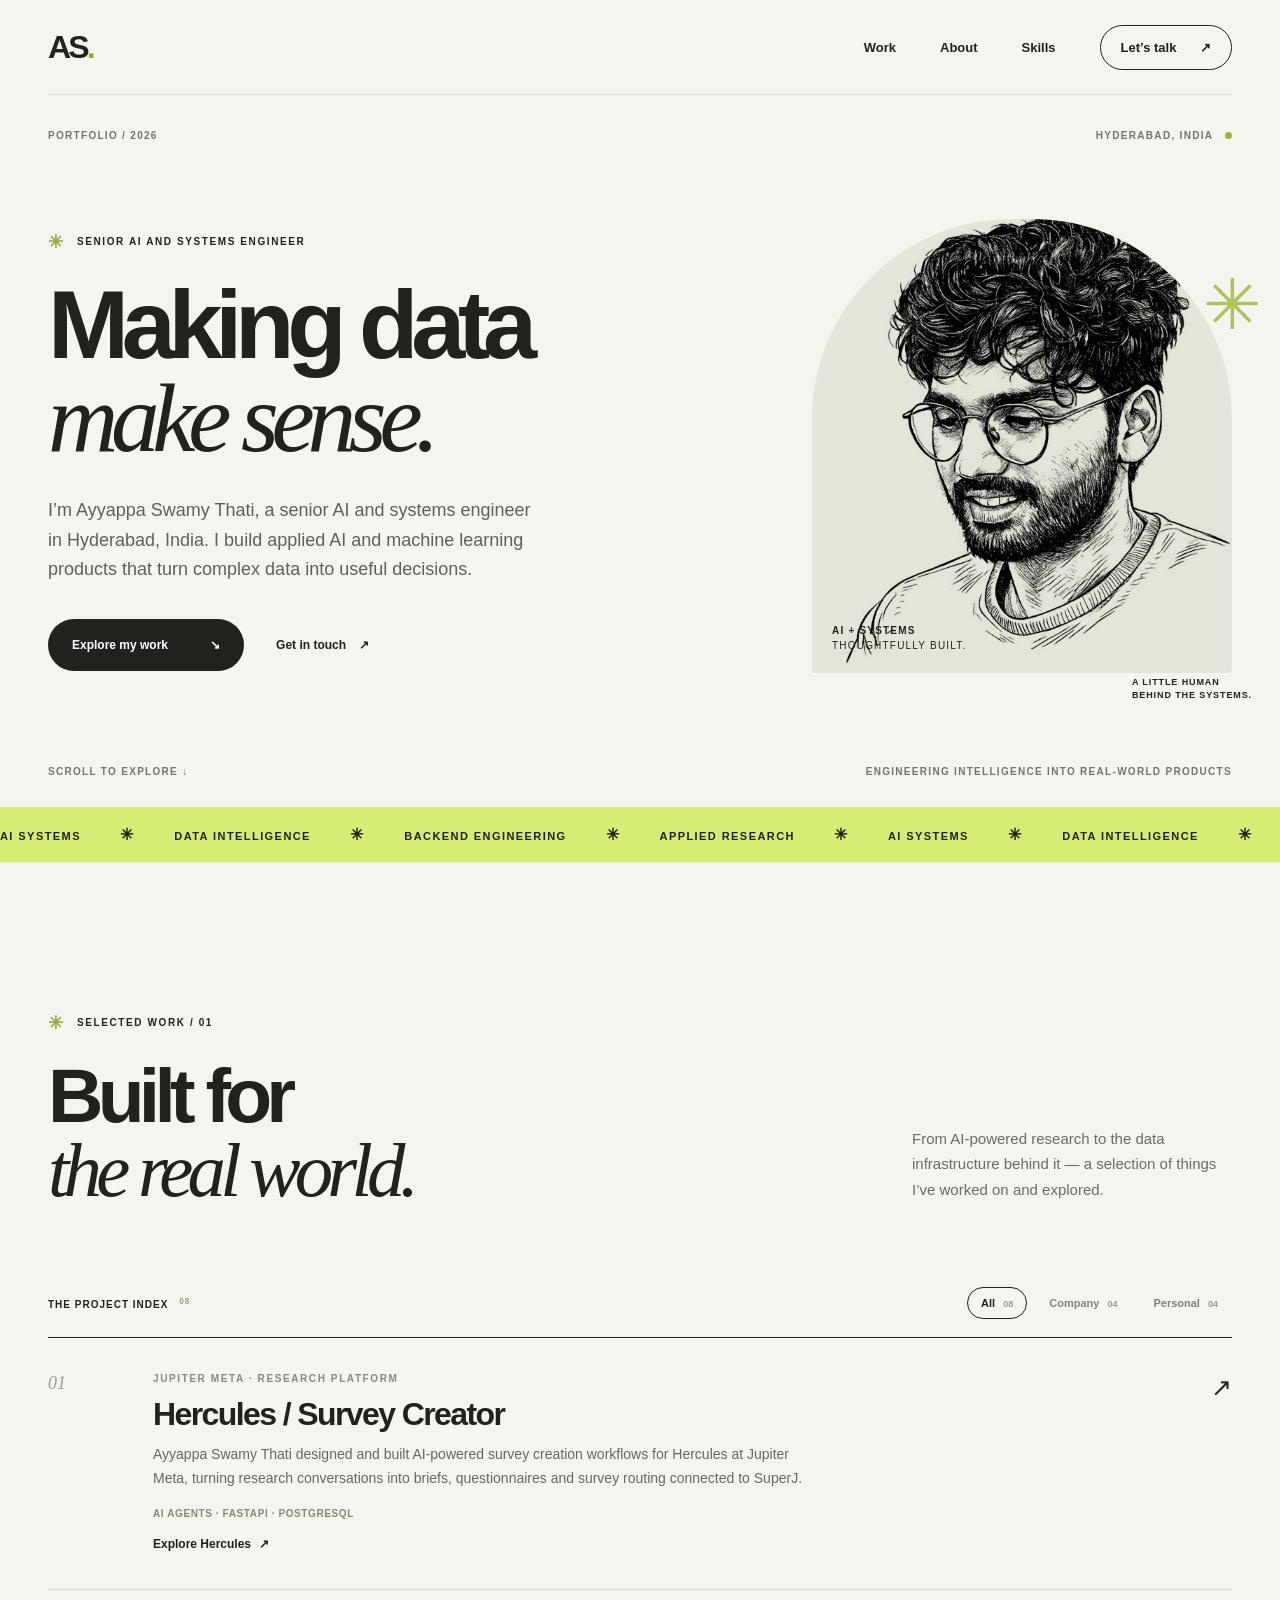
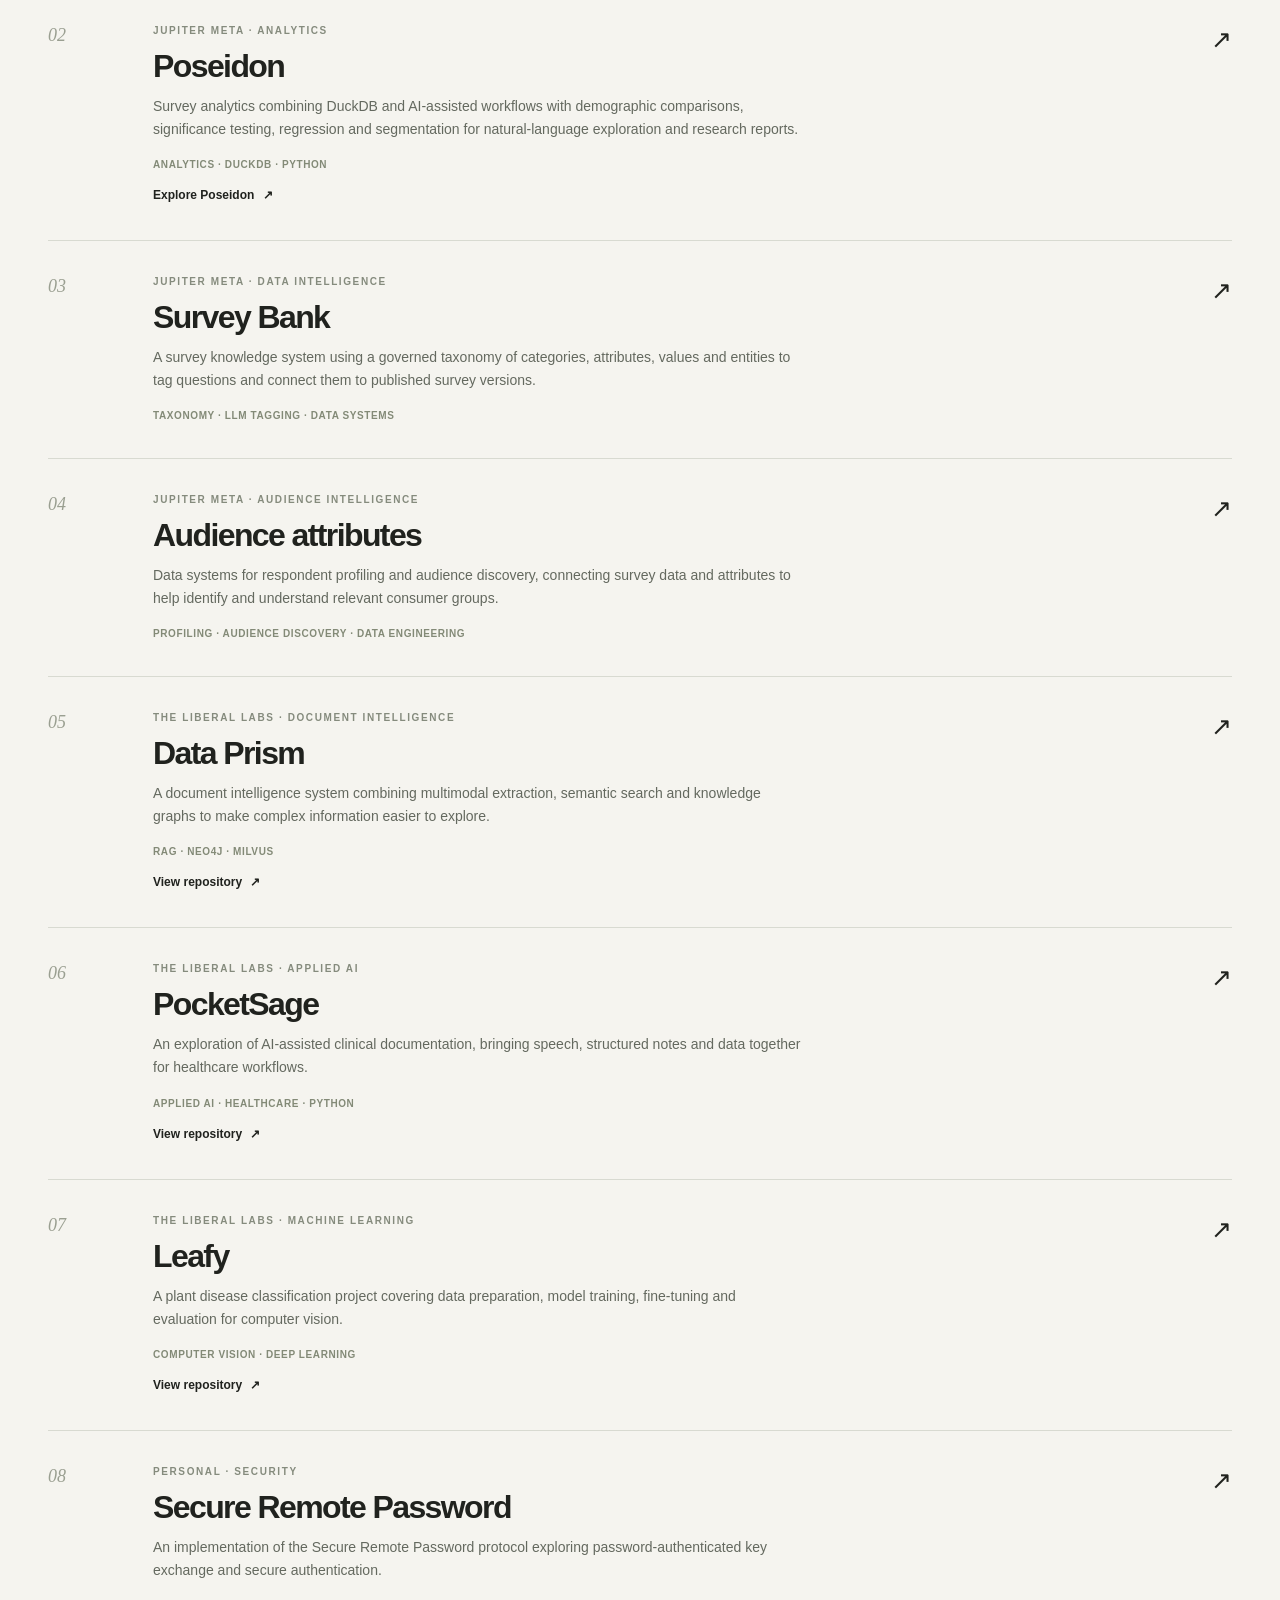
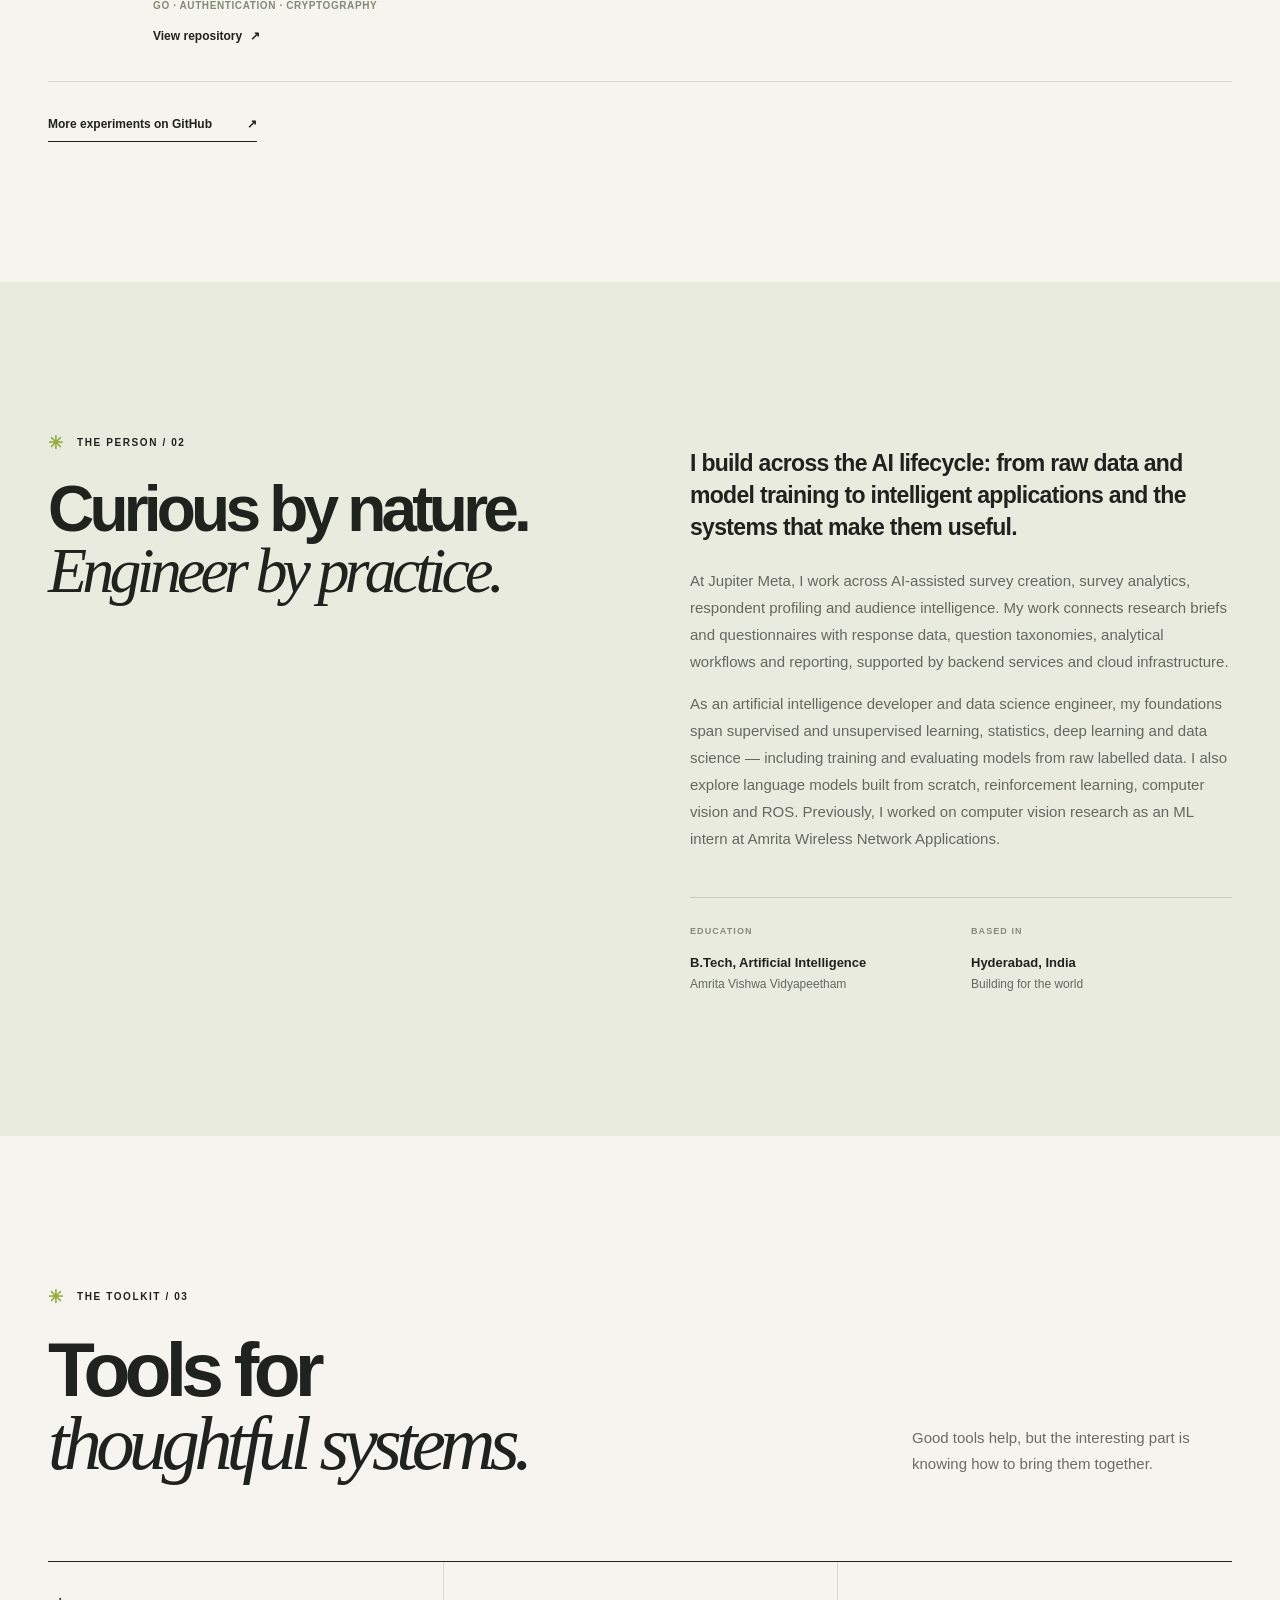
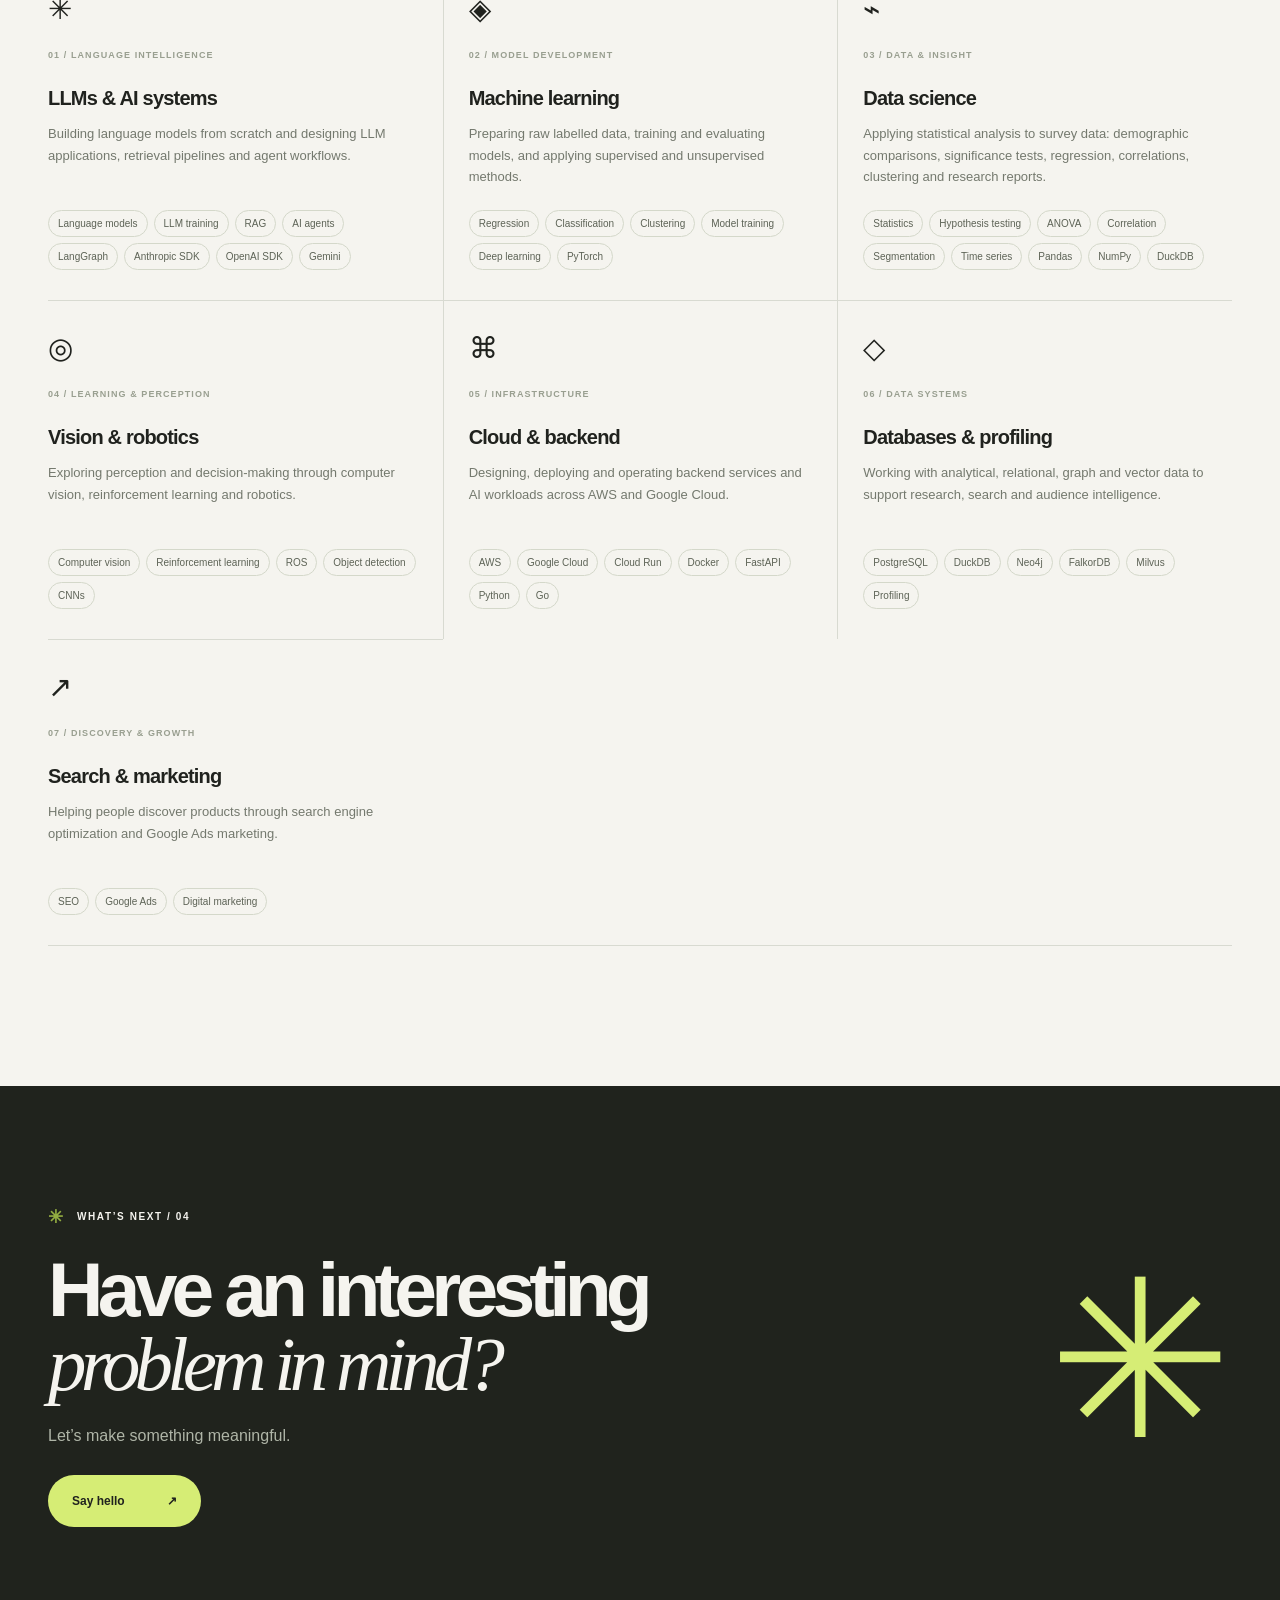
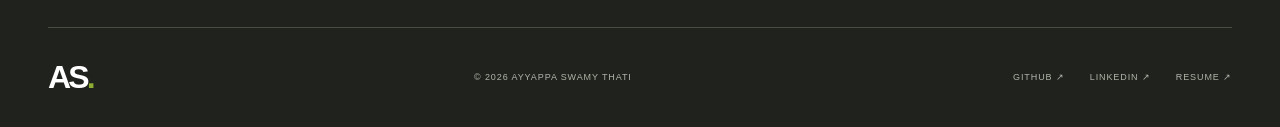
==== commit 2c77f6b4: "Refresh portfolio and improve search visibility" ====
--- a/index.html
+++ b/index.html
@@ -1,527 +1,38 @@
-<!DOCTYPE html>
-<html lang="en">
-
-<head>
-    <meta charset="UTF-8">
-    <meta name="viewport" content="width=device-width, initial-scale=1.0">
-    <title>Ayyappa Swamy Thati — Backend &amp; AI Engineer</title>
-    <meta name="description"
-        content="Backend & AI Engineer specializing in scalable Generative AI applications, multi-agent systems, and high-performance analytics engines. Currently at Jupiter Meta.">
-    <meta name="author" content="Ayyappa Swamy Thati">
-    <meta property="og:title" content="Ayyappa Swamy Thati — Backend & AI Engineer">
-    <meta property="og:description" content="Architecting scalable Generative AI applications and multi-agent systems.">
-    <meta property="og:type" content="website">
-    <link rel="stylesheet" href="assets/css/style.css">
-</head>
-
-<body>
-
-    <!-- ===== NAVIGATION ===== -->
-    <nav class="nav" id="nav">
-        <div class="container">
-            <a href="#" class="nav-logo">A.S.</a>
-            <button class="nav-toggle" aria-label="Toggle menu" aria-expanded="false">
-                <span></span><span></span><span></span>
-            </button>
-            <ul class="nav-links">
-                <li><a href="#about">About</a></li>
-                <li><a href="#experience">Experience</a></li>
-                <li><a href="#projects">Projects</a></li>
-                <li><a href="#skills">Skills</a></li>
-                <li><a href="#contact">Contact</a></li>
-            </ul>
-        </div>
-    </nav>
-
-    <!-- ===== HERO ===== -->
-    <header class="hero" id="hero">
-        <div class="container">
-            <p class="hero-label">Backend &amp; AI Engineer</p>
-            <h1>Ayyappa Swamy<br>Thati.</h1>
-            <p class="hero-subtitle">
-                Architecting, deploying, and securing scalable Generative AI applications
-                and multi-agent systems. Building the bridge between complex data
-                and intelligent decisions.
-            </p>
-            <div class="hero-links">
-                <a href="https://github.com/AyyappaSwamy-Sam" target="_blank" rel="noopener">GitHub ↗</a>
-                <a href="https://www.linkedin.com/in/ayyappa-swamy-thati-82372a222/" target="_blank"
-                    rel="noopener">LinkedIn ↗</a>
-                <a href="mailto:thatiayyappaswami@gmail.com">Email ↗</a>
-            </div>
-        </div>
-    </header>
-
-    <div class="container">
-        <div class="divider"></div>
-    </div>
-
-    <!-- ===== ABOUT ===== -->
-    <section id="about">
-        <div class="container">
-            <div class="about-content">
-                <div class="about-portrait reveal">
-                    <img src="assets/img/Ayyappa.png" alt="Ayyappa Swamy Thati — ink sketch portrait"
-                        class="about-portrait-img">
-                </div>
-                <div class="about-text reveal">
-                    <p class="section-label">About</p>
-                    <p>
-                        I specialize in the complete lifecycle of AI-powered products — from designing
-                        high-concurrency backend architectures to managing cloud infrastructure and
-                        ensuring robust network security.
-                    </p>
-                    <p>
-                        Currently engineering high-performance analytics engines at
-                        <a href="https://jupitermeta.io" target="_blank" rel="noopener">Jupiter Meta</a>,
-                        leveraging LLMs, DuckDB, and asynchronous architectures to automate complex
-                        data processing and market research at public scale.
-                    </p>
-                    <p>
-                        Strong foundation in <strong>applied mathematics and data science</strong> — proficient
-                        in statistical analysis methods including multivariate regressions, Bayesian significance
-                        testing,
-                        sentiment variance models, time series analysis, and hypothesis testing. I apply these
-                        through AI-orchestrated pipelines that autonomously select the right statistical
-                        methodology for each data type.
-                    </p>
-                    <p>
-                        B.Tech in Artificial Intelligence Engineering from
-                        Amrita Vishwa Vidyapeetham, Amritapuri (2021–2025).
-                    </p>
-                </div>
-            </div>
-        </div>
-    </section>
-
-    <!-- ===== EXPERIENCE ===== -->
-    <section id="experience">
-        <div class="container">
-            <p class="section-label reveal">Experience</p>
-            <h2 class="section-title reveal">Where I've worked.</h2>
-
-            <div class="experience-card reveal">
-                <div class="experience-header">
-                    <span class="experience-role">Artificial Intelligence Engineer &amp; System Designer</span>
-                    <span class="experience-period">Dec 2024 — Present</span>
-                </div>
-                <p class="experience-company">
-                    <a href="https://jupitermeta.io" target="_blank" rel="noopener">Jupiter Meta</a> · Full-Time ·
-                    Hyderabad
-                </p>
-                <ul class="experience-highlights">
-                    <li>Independently designed and engineered the complete backend for an adaptive AI market research
-                        platform (Data-Insighter), scaling to support a mass public client base for consumer research.
-                    </li>
-                    <li>Built a dynamic, multi-agent analytical pipeline using FastAPI, LangGraph, Google Gemini, and
-                        DuckDB for instantaneous natural language querying and automated report generation.</li>
-                    <li>Developed an LLM-driven conversational agent that automates consumer survey generation and
-                        integrates complex data payloads, reducing research cycle time by 95%.</li>
-                    <li>Fully manage GCP infrastructure (Cloud Run, Kubernetes Engine), database scaling, deployment
-                        lifecycles, and custom VPS network security with IP-based fraud prevention.</li>
-                    <li>Currently building a <strong>User Persona &amp; CRM system</strong> — survey responses flow into
-                        a FalkorDB graph database, where cohort-based filters build continuously-evolving user personas
-                        and behavioural pattern analysis from the ongoing data stream.</li>
-                </ul>
-            </div>
-
-            <div class="experience-card reveal">
-                <div class="experience-header">
-                    <span class="experience-role">ML Intern</span>
-                    <span class="experience-period">Sept 2023 — Dec 2023</span>
-                </div>
-                <p class="experience-company">
-                    <a href="https://www.amhai.in/" target="_blank" rel="noopener">Amrita Wireless Network
-                        Applications</a> · Part-Time · Amritapuri
-                </p>
-                <ul class="experience-highlights">
-                    <li>Pioneered a multi-task CNN deep learning architecture that predicts object instances, human
-                        poses, instance masks and tracks people end-to-end for disaster management UAVs.</li>
-                </ul>
-            </div>
-        </div>
-    </section>
-
-    <div class="container">
-        <div class="divider"></div>
-    </div>
-
-    <!-- ===== PROJECTS ===== -->
-    <section id="projects">
-        <div class="container">
-            <p class="section-label reveal">Projects</p>
-            <h2 class="section-title reveal">Things I've built.</h2>
-
-            <div class="projects-grid">
-
-                <!-- Poseidon -->
-                <div class="project-card reveal">
-                    <a href="https://hercules.works/poseidon" target="_blank" rel="noopener" class="project-card-link">
-                        <p class="project-tag">Jupiter Meta · 2025</p>
-                        <h3 class="project-name">Poseidon</h3>
-                        <p class="project-desc">
-                            AI-driven analytics platform using LangGraph multi-agent workflows that autonomously
-                            classify user intent, decompose queries into analytical sub-tasks, and select optimal
-                            statistical methodologies — multivariate regressions, Bayesian tests, sentiment variance
-                            models
-                            — without rigid templates. Features a <strong>secure sandbox execution engine</strong> that
-                            crunches raw data in an isolated environment via a high-concurrency DuckDB SQL engine,
-                            achieving sub-second query responses on large datasets.
-                        </p>
-                        <div class="project-tech">
-                            <span>Python</span>
-                            <span>FastAPI</span>
-                            <span>LangGraph</span>
-                            <span>Gemini</span>
-                            <span>DuckDB</span>
-                            <span>Statistical Analysis</span>
-                            <span>Sandbox</span>
-                        </div>
-                    </a>
-                </div>
-
-                <!-- Hercules -->
-                <div class="project-card reveal">
-                    <a href="https://hercules.works" target="_blank" rel="noopener" class="project-card-link">
-                        <p class="project-tag">Jupiter Meta · 2025</p>
-                        <h3 class="project-name">Hercules</h3>
-                        <p class="project-desc">
-                            LLM-powered conversational agent that transforms high-level research goals
-                            into structured, professional surveys. Acts as the bridge between survey creators
-                            and the SuperJ respondent app for real-world data collection at enterprise scale.
-                        </p>
-                        <div class="project-tech">
-                            <span>Python</span>
-                            <span>FastAPI</span>
-                            <span>Gemini API</span>
-                            <span>Cloud Run</span>
-                        </div>
-                    </a>
-                </div>
-
-                <!-- Data Prism -->
-                <div class="project-card reveal">
-                    <a href="https://github.com/The-Liberal-Labs/Data-Crawler" target="_blank" rel="noopener"
-                        class="project-card-link">
-                        <p class="project-tag">Personal Research · 2025</p>
-                        <h3 class="project-name">Data Prism</h3>
-                        <p class="project-desc">
-                            A personal research AI-powered search engine and distributed document library system.
-                            Combines Perplexity-style web scraping with a private-cloud knowledge base running
-                            100% local AI models across 3 machines. Processes PDFs, images, and audio into
-                            a searchable knowledge graph using Neo4j, Milvus vectors (HNSW), Advanced RAG,
-                            and a local Gemma LLM — with zero data leaving the network.
-                        </p>
-                        <div class="project-tech">
-                            <span>Python</span>
-                            <span>FastAPI</span>
-                            <span>Milvus</span>
-                            <span>Neo4j</span>
-                            <span>Gemma</span>
-                            <span>Crawl4ai</span>
-                            <span>Advanced RAG</span>
-                        </div>
-                    </a>
-                </div>
-
-                <!-- Pocket Sage -->
-                <div class="project-card reveal">
-                    <a href="https://github.com/The-Liberal-Labs/PocketSage" target="_blank" rel="noopener"
-                        class="project-card-link">
-                        <p class="project-tag">The Liberal Labs · 2024–2025</p>
-                        <h3 class="project-name">Pocket Sage</h3>
-                        <p class="project-desc">
-                            AI-driven pipeline for clinical documentation — transcribes medical appointments
-                            via AssemblyAI, generates structured SOAP notes, and maps doctor-patient
-                            relationships in Neo4j for fraud detection and insurance analytics.
-                        </p>
-                        <div class="project-tech">
-                            <span>Python</span>
-                            <span>LangChain</span>
-                            <span>Neo4j</span>
-                            <span>FastAPI</span>
-                            <span>AssemblyAI</span>
-                        </div>
-                    </a>
-                </div>
-
-                <!-- Leafy -->
-                <div class="project-card reveal">
-                    <a href="https://github.com/The-Liberal-Labs/Leafy" target="_blank" rel="noopener"
-                        class="project-card-link">
-                        <p class="project-tag">Research · 2023</p>
-                        <h3 class="project-name">Leafy</h3>
-                        <p class="project-desc">
-                            State-of-the-art plant disease diagnostic engine using custom Residual CNN
-                            with CBAM Attention Modules and Stochastic Depth. Full-stack ML lifecycle
-                            with W&amp;B experiment tracking and progressive resizing.
-                        </p>
-                        <div class="project-tech">
-                            <span>Python</span>
-                            <span>TensorFlow</span>
-                            <span>PyTorch</span>
-                            <span>W&amp;B</span>
-                        </div>
-                    </a>
-                </div>
-
-                <!-- SRP -->
-                <div class="project-card reveal">
-                    <a href="https://github.com/AyyappaSwamy-Sam/SecureRemotePassword-SRP" target="_blank"
-                        rel="noopener" class="project-card-link">
-                        <p class="project-tag">Security · 2023</p>
-                        <h3 class="project-name">Secure Remote Password</h3>
-                        <p class="project-desc">
-                            Zero-knowledge authentication protocol in Go. Server authenticates users
-                            without ever receiving passwords. SHA256 hashing with 2048-bit modular
-                            exponentiation using Sophie Germain primes.
-                        </p>
-                        <div class="project-tech">
-                            <span>Go</span>
-                            <span>SHA256</span>
-                            <span>Cryptography</span>
-                        </div>
-                    </a>
-                </div>
-
-                <!-- FaceRec Attendance -->
-                <div class="project-card reveal">
-                    <a href="https://github.com/AyyappaSwamy-Sam/FaceRec-attendance" target="_blank" rel="noopener"
-                        class="project-card-link">
-                        <p class="project-tag">Computer Vision · 2024</p>
-                        <h3 class="project-name">FaceRec Attendance</h3>
-                        <p class="project-desc">
-                            Automated attendance system using face recognition — MTCNN for detection
-                            and FaceNet (InceptionResNetV1) for 512-dimensional embedding extraction.
-                            Cosine similarity matching with real-time tracking and SQLite storage.
-                        </p>
-                        <div class="project-tech">
-                            <span>Python</span>
-                            <span>Flask</span>
-                            <span>MTCNN</span>
-                            <span>FaceNet</span>
-                            <span>SQLite</span>
-                        </div>
-                    </a>
-                </div>
-
-                <!-- TrackMania -->
-                <div class="project-card reveal">
-                    <a href="https://github.com/AyyappaSwamy-Sam/TrackMania-using-Evolutionary-Computation"
-                        target="_blank" rel="noopener" class="project-card-link">
-                        <p class="project-tag">Reinforcement Learning · 2024</p>
-                        <h3 class="project-name">TrackMania AI Driver</h3>
-                        <p class="project-desc">
-                            Autonomous driving agent for TrackMania 2020 using deep Reinforcement Learning —
-                            trained with Soft Actor-Critic (SAC) and Randomized Ensembled Double Q-Learning
-                            for real-time vision-based control.
-                        </p>
-                        <div class="project-tech">
-                            <span>Python</span>
-                            <span>SAC</span>
-                            <span>REDQ</span>
-                            <span>TMRL</span>
-                        </div>
-                    </a>
-                </div>
-
-            </div>
-        </div>
-    </section>
-
-    <!-- ===== FUN LAB ===== -->
-    <section id="funlab">
-        <div class="container">
-            <div class="funlab reveal">
-                <div class="funlab-emoji">🧪</div>
-                <p class="section-label">Personal Development</p>
-                <h2 class="section-title" style="margin-bottom: 16px;">The Liberal Labs</h2>
-                <p>
-                    An open-source GitHub organization for learning through building — well-crafted,
-                    production-quality projects across AI, computer vision, distributed systems, and beyond.
-                    Every repo is a hands-on deep-dive into cutting-edge domains, built properly and shared openly.
-                </p>
-                <a href="https://github.com/The-Liberal-Labs" target="_blank" rel="noopener" class="funlab-link"
-                    style="margin-top: 24px; display: inline-block;">
-                    Explore on GitHub ↗
-                </a>
-            </div>
-        </div>
-    </section>
-
-    <!-- ===== SKILLS ===== -->
-    <section id="skills">
-        <div class="container">
-            <p class="section-label reveal">Skills</p>
-            <h2 class="section-title reveal">What I work with.</h2>
-
-            <div class="skills-grid">
-                <div class="skill-group reveal">
-                    <h3>Languages &amp; Frameworks</h3>
-                    <div class="skill-pills">
-                        <span>Python</span>
-                        <span>Go</span>
-                        <span>FastAPI</span>
-                        <span>Flask</span>
-                        <span>LangChain</span>
-                        <span>LangGraph</span>
-                    </div>
-                </div>
-
-                <div class="skill-group reveal">
-                    <h3>Statistical Analysis &amp; Data Science</h3>
-                    <div class="skill-pills">
-                        <span>Linear Regression</span>
-                        <span>Polynomial Regression</span>
-                        <span>Logistic Regression</span>
-                        <span>Bayesian Significance Testing</span>
-                        <span>Multivariate Regressions</span>
-                        <span>Sentiment Variance Models</span>
-                        <span>Time Series Analysis</span>
-                        <span>K-Means Clustering</span>
-                        <span>Gaussian Mixture Models</span>
-                        <span>DBSCAN</span>
-                        <span>Hypothesis Testing</span>
-                        <span>Pandas</span>
-                        <span>NumPy</span>
-                        <span>Matplotlib</span>
-                        <span>Seaborn</span>
-                        <span>Plotly</span>
-                    </div>
-                </div>
-
-                <div class="skill-group reveal">
-                    <h3>Machine Learning &amp; AI</h3>
-                    <div class="skill-pills">
-                        <span>LLMs (Gemini, OpenAI, Anthropic)</span>
-                        <span>CNN</span>
-                        <span>RNN / LSTM</span>
-                        <span>GAN</span>
-                        <span>Autoencoders</span>
-                        <span>Transfer Learning</span>
-                        <span>KNN</span>
-                        <span>SVM</span>
-                        <span>Random Forest</span>
-                        <span>Decision Trees</span>
-                        <span>Naive Bayes</span>
-                        <span>Reinforcement Learning (SAC, DQN, SARSA)</span>
-                        <span>RAG Architectures</span>
-                        <span>Multi-Agent Systems</span>
-                    </div>
-                </div>
-
-                <div class="skill-group reveal">
-                    <h3>Cloud &amp; DevOps</h3>
-                    <div class="skill-pills">
-                        <span>GCP</span>
-                        <span>Cloud Run</span>
-                        <span>Kubernetes Engine</span>
-                        <span>VM Instances</span>
-                        <span>Docker</span>
-                        <span>VPS Security</span>
-                        <span>Ubuntu Server</span>
-                        <span>Google Marketplace</span>
-                    </div>
-                </div>
-
-                <div class="skill-group reveal">
-                    <h3>Databases</h3>
-                    <div class="skill-pills">
-                        <span>MongoDB</span>
-                        <span>PostgreSQL</span>
-                        <span>MySQL</span>
-                        <span>DuckDB</span>
-                        <span>Neo4j</span>
-                        <span>FalkorDB</span>
-                        <span>Milvus</span>
-                        <span>ChromaDB</span>
-                        <span>Zillis</span>
-                    </div>
-                </div>
-
-                <div class="skill-group reveal">
-                    <h3>Web &amp; Data Processing</h3>
-                    <div class="skill-pills">
-                        <span>FastAPI</span>
-                        <span>Web Scraping (aiohttp, bs4)</span>
-                        <span>Crawl4ai</span>
-                        <span>Data Visualization</span>
-                        <span>Knowledge Graphs</span>
-                        <span>User Personas</span>
-                    </div>
-                </div>
-            </div>
-        </div>
-    </section>
-
-    <div class="container">
-        <div class="divider"></div>
-    </div>
-
-    <!-- ===== CONFERENCES ===== -->
-    <section id="conferences">
-        <div class="container">
-            <p class="section-label reveal">Conferences &amp; Talks</p>
-
-            <div class="conference-item reveal">
-                <span class="conference-date">Feb 2026</span>
-                <div class="conference-info">
-                    <h4>RAI Annual Event — Technical Presenter</h4>
-                    <p>Delivered live technical pitches of the Data-Insighter AI platform to enterprise executives at
-                        Jio Retail Center, Mumbai (Gold Sponsor).</p>
-                </div>
-            </div>
-
-            <div class="conference-item reveal">
-                <span class="conference-date">Apr 2023</span>
-                <div class="conference-info">
-                    <h4>AI in Healthcare Workshop</h4>
-                    <p>Led hands-on learning sessions mentoring 40+ students at Amrita School of Engineering across a
-                        3-day workshop.</p>
-                </div>
-            </div>
-        </div>
-    </section>
-
-    <!-- ===== EDUCATION ===== -->
-    <section id="education">
-        <div class="container">
-            <p class="section-label reveal">Education</p>
-
-            <div class="education-card reveal">
-                <h3>B.Tech in Artificial Intelligence Engineering</h3>
-                <p class="edu-institution">Amrita Vishwa Vidyapeetham, Amritapuri, Kerala</p>
-                <p class="edu-period">Oct 2021 — June 2025</p>
-            </div>
-
-            <div class="education-card reveal">
-                <h3>Sri Chaitanya Educational Institution</h3>
-                <p class="edu-institution">Kukatpally, Hyderabad</p>
-                <p class="edu-period">June 2009 — April 2021</p>
-            </div>
-        </div>
-    </section>
-
-    <!-- ===== FOOTER ===== -->
-    <footer class="footer" id="contact">
-        <div class="container">
-            <div class="footer-content">
-                <p class="footer-tagline">"Building the bridge between complex data and intelligent decisions."</p>
-                <div class="footer-links">
-                    <a href="mailto:thatiayyappaswami@gmail.com">Email</a>
-                    <a href="https://github.com/AyyappaSwamy-Sam" target="_blank" rel="noopener">GitHub</a>
-                    <a href="https://www.linkedin.com/in/ayyappa-swamy-thati-82372a222/" target="_blank"
-                        rel="noopener">LinkedIn</a>
-                    <a href="CV.pdf">CV</a>
-                </div>
-            </div>
-            <div class="footer-bottom">
-                <p>© 2025 Ayyappa Swamy Thati. Hyderabad, India.</p>
-            </div>
-        </div>
-    </footer>
-
-    <script src="assets/js/main.js"></script>
-</body>
-
-</html>+<!doctype html>
+<html lang="en">
+<head>
+<meta charset="utf-8"><meta name="viewport" content="width=device-width, initial-scale=1">
+<title>Ayyappa Swamy Thati | AI &amp; Machine Learning Engineer, Hyderabad</title>
+<meta name="description" content="Ayyappa Swamy Thati is a senior AI and systems engineer in Hyderabad, India, working in machine learning, data science and applied AI.">
+<link rel="canonical" href="https://ayyappaswamy-sam.github.io/">
+<meta property="og:title" content="Ayyappa Swamy Thati | AI &amp; Machine Learning Engineer"><meta property="og:description" content="Senior AI and systems engineer in Hyderabad building applied AI, machine learning and data science systems."><meta property="og:type" content="website"><meta property="og:url" content="https://ayyappaswamy-sam.github.io/"><meta property="og:image" content="https://ayyappaswamy-sam.github.io/assets/img/portrait.jpg"><meta name="twitter:card" content="summary"><meta name="theme-color" content="#f5f4ef">
+<script type="application/ld+json">{"@context":"https://schema.org","@type":"Person","name":"Ayyappa Swamy Thati","url":"https://ayyappaswamy-sam.github.io/","image":"https://ayyappaswamy-sam.github.io/assets/img/portrait.jpg","jobTitle":"Senior AI and Systems Engineer","address":{"@type":"PostalAddress","addressLocality":"Hyderabad","addressCountry":"IN"},"sameAs":["https://github.com/AyyappaSwamy-Sam","https://www.linkedin.com/in/ayyappa-swamy-thati-82372a222/"],"knowsAbout":["Artificial intelligence","Machine learning","Data science","Applied AI","Systems engineering","Search engine optimization","Google Ads"]}</script>
+<link rel="stylesheet" href="assets/css/style.css"><script src="assets/js/main.js" defer></script>
+</head>
+<body>
+<a class="skip" href="#main">Skip to content</a>
+<nav class="nav wrap" aria-label="Main navigation"><a class="brand" href="#top" aria-label="Ayyappa Swamy Thati home">AS<span>.</span></a><div class="nav-links"><a href="#work">Work</a><a href="#about">About</a><a href="#skills">Skills</a><a class="nav-contact" href="#contact">Let’s talk <span>↗</span></a></div></nav>
+<main id="main">
+<header class="hero wrap" id="top"><div class="hero-top"><span>PORTFOLIO / 2026</span><span>HYDERABAD, INDIA <i class="status-dot"></i></span></div><div class="hero-body"><div class="hero-copy"><p class="eyebrow hero-role"><span class="asterisk">✳</span> SENIOR AI AND SYSTEMS ENGINEER</p><h1>Making data<br><em>make sense.</em></h1><p class="hero-intro">I’m Ayyappa Swamy Thati, a senior AI and systems engineer in Hyderabad, India. I build applied AI and machine learning products that turn complex data into useful decisions.</p><div class="hero-actions"><a class="button button-dark" href="#work">Explore my work <span>↘</span></a><a class="text-link" href="#contact">Get in touch <span>↗</span></a></div></div><div class="hero-art"><div class="portrait-frame"><img src="assets/img/portrait.jpg" alt="Illustrated portrait of Ayyappa Swamy Thati" width="900" height="900" fetchpriority="high"><div class="portrait-label">AI + SYSTEMS<br><span>THOUGHTFULLY BUILT.</span></div></div><span class="art-mark" aria-hidden="true">✳</span><span class="art-caption">A LITTLE HUMAN<br>BEHIND THE SYSTEMS.</span></div></div><div class="hero-bottom"><span>SCROLL TO EXPLORE ↓</span><span>ENGINEERING INTELLIGENCE INTO REAL-WORLD PRODUCTS</span></div></header>
+<div class="ticker" aria-hidden="true"><div>AI SYSTEMS <span>✳</span> DATA INTELLIGENCE <span>✳</span> BACKEND ENGINEERING <span>✳</span> APPLIED RESEARCH <span>✳</span> AI SYSTEMS <span>✳</span> DATA INTELLIGENCE <span>✳</span> BACKEND ENGINEERING <span>✳</span> APPLIED RESEARCH <span>✳</span></div></div>
+<section class="section wrap work" id="work"><div class="section-head"><div><p class="eyebrow"><span class="asterisk">✳</span> SELECTED WORK / 01</p><h2>Built for<br><em>the real world.</em></h2></div><p>From AI-powered research to the data infrastructure behind it — a selection of things I’ve worked on and explored.</p></div><div class="filter-bar"><span>THE PROJECT INDEX <sup>08</sup></span><div class="filters" role="group" aria-label="Filter projects"><button type="button" data-filter="all" aria-pressed="true">All <span>08</span></button><button type="button" data-filter="company" aria-pressed="false">Company <span>04</span></button><button type="button" data-filter="personal" aria-pressed="false">Personal <span>04</span></button></div></div><div class="projects"><article class="project" data-category="company"><div class="project-num">01</div><div class="project-main"><p class="eyebrow">Jupiter Meta · Research platform</p><h3>Hercules / Survey Creator</h3><p class="project-description">Ayyappa Swamy Thati designed and built AI-powered survey creation workflows for Hercules at Jupiter Meta, turning research conversations into briefs, questionnaires and survey routing connected to SuperJ.</p><p class="project-tech">AI agents · FastAPI · PostgreSQL</p><a class="project-link" href="https://hercules.works" target="_blank" rel="noopener noreferrer">Explore Hercules <span aria-hidden="true">↗</span></a></div><span class="project-arrow" aria-hidden="true">↗</span></article>
+<article class="project" data-category="company"><div class="project-num">02</div><div class="project-main"><p class="eyebrow">Jupiter Meta · Analytics</p><h3>Poseidon</h3><p class="project-description">Survey analytics combining DuckDB and AI-assisted workflows with demographic comparisons, significance testing, regression and segmentation for natural-language exploration and research reports.</p><p class="project-tech">Analytics · DuckDB · Python</p><a class="project-link" href="https://hercules.works/poseidon" target="_blank" rel="noopener noreferrer">Explore Poseidon <span aria-hidden="true">↗</span></a></div><span class="project-arrow" aria-hidden="true">↗</span></article>
+<article class="project" data-category="company"><div class="project-num">03</div><div class="project-main"><p class="eyebrow">Jupiter Meta · Data intelligence</p><h3>Survey Bank</h3><p class="project-description">A survey knowledge system using a governed taxonomy of categories, attributes, values and entities to tag questions and connect them to published survey versions.</p><p class="project-tech">Taxonomy · LLM tagging · Data systems</p></div><span class="project-arrow" aria-hidden="true">↗</span></article>
+<article class="project" data-category="company"><div class="project-num">04</div><div class="project-main"><p class="eyebrow">Jupiter Meta · Audience intelligence</p><h3>Audience attributes</h3><p class="project-description">Data systems for respondent profiling and audience discovery, connecting survey data and attributes to help identify and understand relevant consumer groups.</p><p class="project-tech">Profiling · Audience discovery · Data engineering</p></div><span class="project-arrow" aria-hidden="true">↗</span></article>
+<article class="project" data-category="personal"><div class="project-num">05</div><div class="project-main"><p class="eyebrow">The Liberal Labs · Document intelligence</p><h3>Data Prism</h3><p class="project-description">A document intelligence system combining multimodal extraction, semantic search and knowledge graphs to make complex information easier to explore.</p><p class="project-tech">RAG · Neo4j · Milvus</p><a class="project-link" href="https://github.com/The-Liberal-Labs/Data-Crawler" target="_blank" rel="noopener noreferrer">View repository <span aria-hidden="true">↗</span></a></div><span class="project-arrow" aria-hidden="true">↗</span></article>
+<article class="project" data-category="personal"><div class="project-num">06</div><div class="project-main"><p class="eyebrow">The Liberal Labs · Applied AI</p><h3>PocketSage</h3><p class="project-description">An exploration of AI-assisted clinical documentation, bringing speech, structured notes and data together for healthcare workflows.</p><p class="project-tech">Applied AI · Healthcare · Python</p><a class="project-link" href="https://github.com/The-Liberal-Labs/PocketSage" target="_blank" rel="noopener noreferrer">View repository <span aria-hidden="true">↗</span></a></div><span class="project-arrow" aria-hidden="true">↗</span></article>
+<article class="project" data-category="personal"><div class="project-num">07</div><div class="project-main"><p class="eyebrow">The Liberal Labs · Machine learning</p><h3>Leafy</h3><p class="project-description">A plant disease classification project covering data preparation, model training, fine-tuning and evaluation for computer vision.</p><p class="project-tech">Computer vision · Deep learning</p><a class="project-link" href="https://github.com/The-Liberal-Labs/Leafy" target="_blank" rel="noopener noreferrer">View repository <span aria-hidden="true">↗</span></a></div><span class="project-arrow" aria-hidden="true">↗</span></article>
+<article class="project" data-category="personal"><div class="project-num">08</div><div class="project-main"><p class="eyebrow">Personal · Security</p><h3>Secure Remote Password</h3><p class="project-description">An implementation of the Secure Remote Password protocol exploring password-authenticated key exchange and secure authentication.</p><p class="project-tech">Go · Authentication · Cryptography</p><a class="project-link" href="https://github.com/AyyappaSwamy-Sam/SecureRemotePassword-SRP" target="_blank" rel="noopener noreferrer">View repository <span aria-hidden="true">↗</span></a></div><span class="project-arrow" aria-hidden="true">↗</span></article>
+</div><a class="more-link" href="https://github.com/AyyappaSwamy-Sam" target="_blank" rel="noopener noreferrer">More experiments on GitHub <span>↗</span></a></section>
+<section class="about-section" id="about"><div class="wrap about-grid"><div><p class="eyebrow"><span class="asterisk">✳</span> THE PERSON / 02</p><h2>Curious by nature.<br><em>Engineer by practice.</em></h2></div><div class="about-copy"><p class="about-lead">I build across the AI lifecycle: from raw data and model training to intelligent applications and the systems that make them useful.</p><p>At Jupiter Meta, I work across AI-assisted survey creation, survey analytics, respondent profiling and audience intelligence. My work connects research briefs and questionnaires with response data, question taxonomies, analytical workflows and reporting, supported by backend services and cloud infrastructure.</p><p>As an artificial intelligence developer and data science engineer, my foundations span supervised and unsupervised learning, statistics, deep learning and data science — including training and evaluating models from raw labelled data. I also explore language models built from scratch, reinforcement learning, computer vision and ROS. Previously, I worked on computer vision research as an ML intern at Amrita Wireless Network Applications.</p><div class="about-facts"><div><small>EDUCATION</small><strong>B.Tech, Artificial Intelligence</strong><span>Amrita Vishwa Vidyapeetham</span></div><div><small>BASED IN</small><strong>Hyderabad, India</strong><span>Building for the world</span></div></div></div></div></section>
+<section class="section wrap" id="skills"><div class="section-head"><div><p class="eyebrow"><span class="asterisk">✳</span> THE TOOLKIT / 03</p><h2>Tools for<br><em>thoughtful systems.</em></h2></div><p>Good tools help, but the interesting part is knowing how to bring them together.</p></div><div class="skills-grid">
+<article class="skill"><span class="skill-icon" aria-hidden="true">✳</span><span class="skill-index">01 / LANGUAGE INTELLIGENCE</span><h3>LLMs &amp; AI systems</h3><p>Building language models from scratch and designing LLM applications, retrieval pipelines and agent workflows.</p><div class="tags"><span>Language models</span><span>LLM training</span><span>RAG</span><span>AI agents</span><span>LangGraph</span><span>Anthropic SDK</span><span>OpenAI SDK</span><span>Gemini</span></div></article>
+<article class="skill"><span class="skill-icon" aria-hidden="true">◈</span><span class="skill-index">02 / MODEL DEVELOPMENT</span><h3>Machine learning</h3><p>Preparing raw labelled data, training and evaluating models, and applying supervised and unsupervised methods.</p><div class="tags"><span>Regression</span><span>Classification</span><span>Clustering</span><span>Model training</span><span>Deep learning</span><span>PyTorch</span></div></article>
+<article class="skill"><span class="skill-icon" aria-hidden="true">⌁</span><span class="skill-index">03 / DATA &amp; INSIGHT</span><h3>Data science</h3><p>Applying statistical analysis to survey data: demographic comparisons, significance tests, regression, correlations, clustering and research reports.</p><div class="tags"><span>Statistics</span><span>Hypothesis testing</span><span>ANOVA</span><span>Correlation</span><span>Segmentation</span><span>Time series</span><span>Pandas</span><span>NumPy</span><span>DuckDB</span></div></article>
+<article class="skill"><span class="skill-icon" aria-hidden="true">◎</span><span class="skill-index">04 / LEARNING &amp; PERCEPTION</span><h3>Vision &amp; robotics</h3><p>Exploring perception and decision-making through computer vision, reinforcement learning and robotics.</p><div class="tags"><span>Computer vision</span><span>Reinforcement learning</span><span>ROS</span><span>Object detection</span><span>CNNs</span></div></article>
+<article class="skill"><span class="skill-icon" aria-hidden="true">⌘</span><span class="skill-index">05 / INFRASTRUCTURE</span><h3>Cloud &amp; backend</h3><p>Designing, deploying and operating backend services and AI workloads across AWS and Google Cloud.</p><div class="tags"><span>AWS</span><span>Google Cloud</span><span>Cloud Run</span><span>Docker</span><span>FastAPI</span><span>Python</span><span>Go</span></div></article>
+<article class="skill"><span class="skill-icon" aria-hidden="true">◇</span><span class="skill-index">06 / DATA SYSTEMS</span><h3>Databases &amp; profiling</h3><p>Working with analytical, relational, graph and vector data to support research, search and audience intelligence.</p><div class="tags"><span>PostgreSQL</span><span>DuckDB</span><span>Neo4j</span><span>FalkorDB</span><span>Milvus</span><span>Profiling</span></div></article>
+<article class="skill"><span class="skill-icon" aria-hidden="true">↗</span><span class="skill-index">07 / DISCOVERY &amp; GROWTH</span><h3>Search &amp; marketing</h3><p>Helping people discover products through search engine optimization and Google Ads marketing.</p><div class="tags"><span>SEO</span><span>Google Ads</span><span>Digital marketing</span></div></article>
+</div></section>
+<section class="contact" id="contact"><div class="wrap contact-inner"><div><p class="eyebrow"><span class="asterisk">✳</span> WHAT’S NEXT / 04</p><h2>Have an interesting<br><em>problem in mind?</em></h2><p>Let’s make something meaningful.</p><a class="button button-light" href="mailto:thatiayyappaswami@gmail.com">Say hello <span>↗</span></a></div><span class="contact-star" aria-hidden="true">✳</span></div><footer class="wrap footer"><a class="brand" href="#top">AS<span>.</span></a><span>© 2026 AYYAPPA SWAMY THATI</span><div><a href="https://github.com/AyyappaSwamy-Sam" target="_blank" rel="noopener noreferrer">GITHUB ↗</a><a href="https://www.linkedin.com/in/ayyappa-swamy-thati-82372a222/" target="_blank" rel="noopener noreferrer">LINKEDIN ↗</a><a href="assets/img/Ayyappa%20Swamy_AI_engineer_architect.pdf">RESUME ↗</a></div></footer></section>
+</main></body></html>
--- a/assets/css/style.css
+++ b/assets/css/style.css
@@ -1,703 +1,5 @@
-/* ============================================
-   Ayyappa Swamy Thati — Portfolio
-   Design: Minimal, warm, editorial
-   ============================================ */
-
-@import url('https://fonts.googleapis.com/css2?family=Instrument+Serif:ital@0;1&family=Inter:wght@300;400;500;600&family=JetBrains+Mono:wght@400;500&display=swap');
-
-/* --- Custom Properties --- */
-:root {
-  --bg: #f2f2f0;
-  --bg-alt: #e8e8e6;
-  --text: #1a1a1a;
-  --text-muted: #4a4a4a;
-  --text-light: #7a7a7a;
-  --accent: #2d6a4f;
-  --border: #d5d5d3;
-  --white: #ffffff;
-
-  --font-serif: 'Instrument Serif', Georgia, serif;
-  --font-sans: 'Inter', -apple-system, BlinkMacSystemFont, sans-serif;
-  --font-mono: 'JetBrains Mono', 'Courier New', monospace;
-
-  --max-width: 920px;
-  --section-gap: 120px;
-  --transition: 0.4s cubic-bezier(0.25, 0.46, 0.45, 0.94);
-}
-
-/* --- Reset & Base --- */
-*,
-*::before,
-*::after {
-  margin: 0;
-  padding: 0;
-  box-sizing: border-box;
-}
-
-html {
-  scroll-behavior: smooth;
-  font-size: 16px;
-}
-
-body {
-  font-family: var(--font-sans);
-  background: var(--bg);
-  color: var(--text);
-  line-height: 1.7;
-  font-weight: 400;
-  -webkit-font-smoothing: antialiased;
-  -moz-osx-font-smoothing: grayscale;
-}
-
-a {
-  color: var(--text);
-  text-decoration: none;
-  border-bottom: 1px solid var(--border);
-  transition: border-color var(--transition), color var(--transition);
-}
-
-a:hover {
-  color: var(--accent);
-  border-color: var(--accent);
-}
-
-img {
-  max-width: 100%;
-  display: block;
-}
-
-::selection {
-  background: var(--accent);
-  color: var(--white);
-}
-
-/* --- Layout --- */
-.container {
-  max-width: var(--max-width);
-  margin: 0 auto;
-  padding: 0 32px;
-}
-
-section {
-  padding: var(--section-gap) 0;
-}
-
-/* --- Reveal Animation --- */
-.reveal {
-  opacity: 0;
-  transform: translateY(30px);
-  transition: opacity 0.8s ease, transform 0.8s ease;
-}
-
-.reveal.visible {
-  opacity: 1;
-  transform: translateY(0);
-}
-
-/* --- Navigation --- */
-.nav {
-  position: fixed;
-  top: 0;
-  left: 0;
-  right: 0;
-  z-index: 100;
-  padding: 20px 0;
-  backdrop-filter: blur(12px);
-  -webkit-backdrop-filter: blur(12px);
-  background: rgba(242, 242, 240, 0.85);
-  transition: box-shadow var(--transition);
-}
-
-.nav.scrolled {
-  box-shadow: 0 1px 0 var(--border);
-}
-
-.nav .container {
-  display: flex;
-  justify-content: space-between;
-  align-items: center;
-}
-
-.nav-logo {
-  font-family: var(--font-serif);
-  font-size: 1.25rem;
-  border: none;
-  letter-spacing: -0.02em;
-}
-
-.nav-logo:hover {
-  border: none;
-}
-
-.nav-links {
-  display: flex;
-  gap: 28px;
-  list-style: none;
-}
-
-.nav-links a {
-  font-family: var(--font-mono);
-  font-size: 0.75rem;
-  text-transform: uppercase;
-  letter-spacing: 0.08em;
-  border: none;
-  color: var(--text-muted);
-  transition: color var(--transition);
-}
-
-.nav-links a:hover {
-  color: var(--text);
-  border: none;
-}
-
-.nav-toggle {
-  display: none;
-  background: none;
-  border: none;
-  cursor: pointer;
-  padding: 8px;
-}
-
-.nav-toggle span {
-  display: block;
-  width: 20px;
-  height: 2px;
-  background: var(--text);
-  margin: 4px 0;
-  transition: var(--transition);
-}
-
-/* --- Hero --- */
-.hero {
-  padding-top: 180px;
-  padding-bottom: 80px;
-  text-align: center;
-}
-
-.hero-label {
-  font-family: var(--font-mono);
-  font-size: 0.8rem;
-  color: var(--text-muted);
-  text-transform: uppercase;
-  letter-spacing: 0.1em;
-  margin-bottom: 24px;
-}
-
-.hero h1 {
-  font-family: var(--font-serif);
-  font-size: clamp(2.8rem, 6vw, 4.5rem);
-  font-weight: 400;
-  line-height: 1.1;
-  letter-spacing: -0.03em;
-  margin-bottom: 28px;
-}
-
-.hero-subtitle {
-  font-size: 1.15rem;
-  color: var(--text-muted);
-  max-width: 620px;
-  margin: 0 auto 40px;
-  line-height: 1.8;
-}
-
-.hero-links {
-  display: flex;
-  justify-content: center;
-  gap: 32px;
-  font-family: var(--font-mono);
-  font-size: 0.8rem;
-}
-
-.hero-links a {
-  color: var(--text-muted);
-  text-transform: uppercase;
-  letter-spacing: 0.06em;
-  border: none;
-  position: relative;
-}
-
-.hero-links a::after {
-  content: '';
-  position: absolute;
-  bottom: -2px;
-  left: 0;
-  width: 0;
-  height: 1px;
-  background: var(--accent);
-  transition: width var(--transition);
-}
-
-.hero-links a:hover {
-  color: var(--accent);
-}
-
-.hero-links a:hover::after {
-  width: 100%;
-}
-
-/* --- Divider --- */
-.divider {
-  width: 60px;
-  height: 1px;
-  background: var(--border);
-  margin: 0 auto;
-}
-
-/* --- Section Labels --- */
-.section-label {
-  font-family: var(--font-mono);
-  font-size: 0.75rem;
-  text-transform: uppercase;
-  letter-spacing: 0.1em;
-  color: var(--text-light);
-  margin-bottom: 16px;
-}
-
-.section-title {
-  font-family: var(--font-serif);
-  font-size: clamp(2rem, 4vw, 3rem);
-  font-weight: 400;
-  line-height: 1.2;
-  letter-spacing: -0.02em;
-  margin-bottom: 28px;
-}
-
-/* --- About --- */
-.about-content {
-  display: grid;
-  grid-template-columns: 1fr 1.2fr;
-  gap: 60px;
-  align-items: start;
-}
-
-.about-portrait {
-  position: relative;
-}
-
-.about-portrait-img {
-  width: 100%;
-  max-width: 340px;
-  border-radius: 4px;
-  filter: grayscale(0.1);
-}
-
-.about-portrait-placeholder {
-  width: 100%;
-  max-width: 340px;
-  aspect-ratio: 3/4;
-  background: var(--bg-alt);
-  border: 2px dashed var(--border);
-  border-radius: 4px;
-  display: flex;
-  align-items: center;
-  justify-content: center;
-  font-family: var(--font-mono);
-  font-size: 0.75rem;
-  color: var(--text-light);
-}
-
-.about-text p {
-  margin-bottom: 20px;
-  color: var(--text-muted);
-  font-size: 1.05rem;
-}
-
-.about-text p:first-of-type {
-  color: var(--text);
-}
-
-/* --- Experience --- */
-.experience-card {
-  border-top: 1px solid var(--border);
-  padding-top: 32px;
-  margin-bottom: 48px;
-}
-
-.experience-header {
-  display: flex;
-  justify-content: space-between;
-  align-items: baseline;
-  margin-bottom: 8px;
-  flex-wrap: wrap;
-  gap: 12px;
-}
-
-.experience-role {
-  font-family: var(--font-serif);
-  font-size: 1.6rem;
-  font-weight: 400;
-}
-
-.experience-period {
-  font-family: var(--font-mono);
-  font-size: 0.8rem;
-  color: var(--text-light);
-}
-
-.experience-company {
-  font-family: var(--font-mono);
-  font-size: 0.85rem;
-  color: var(--text-muted);
-  margin-bottom: 20px;
-}
-
-.experience-company a {
-  color: var(--accent);
-  border-color: transparent;
-}
-
-.experience-company a:hover {
-  border-color: var(--accent);
-}
-
-.experience-highlights {
-  list-style: none;
-  padding: 0;
-}
-
-.experience-highlights li {
-  position: relative;
-  padding-left: 20px;
-  margin-bottom: 14px;
-  color: var(--text-muted);
-  font-size: 0.95rem;
-}
-
-.experience-highlights li::before {
-  content: '—';
-  position: absolute;
-  left: 0;
-  color: var(--text-light);
-}
-
-/* --- Projects --- */
-.projects-grid {
-  display: grid;
-  grid-template-columns: repeat(2, 1fr);
-  gap: 28px;
-}
-
-.project-card {
-  background: var(--white);
-  border-radius: 8px;
-  padding: 32px;
-  transition: transform var(--transition), box-shadow var(--transition);
-  border: 1px solid rgba(0, 0, 0, 0.04);
-}
-
-.project-card:hover {
-  transform: translateY(-4px);
-  box-shadow: 0 12px 40px rgba(0, 0, 0, 0.06);
-}
-
-.project-tag {
-  font-family: var(--font-mono);
-  font-size: 0.7rem;
-  text-transform: uppercase;
-  letter-spacing: 0.08em;
-  color: var(--accent);
-  margin-bottom: 12px;
-}
-
-.project-name {
-  font-family: var(--font-serif);
-  font-size: 1.4rem;
-  margin-bottom: 12px;
-  line-height: 1.3;
-}
-
-.project-desc {
-  color: var(--text-muted);
-  font-size: 0.9rem;
-  margin-bottom: 16px;
-  line-height: 1.7;
-}
-
-.project-tech {
-  display: flex;
-  flex-wrap: wrap;
-  gap: 6px;
-}
-
-.project-tech span {
-  font-family: var(--font-mono);
-  font-size: 0.65rem;
-  padding: 3px 10px;
-  background: var(--bg);
-  border-radius: 20px;
-  color: var(--text-muted);
-  letter-spacing: 0.02em;
-}
-
-.project-card-link {
-  display: block;
-  border: none;
-}
-
-.project-card-link:hover {
-  border: none;
-}
-
-/* --- Fun Lab --- */
-.funlab {
-  text-align: center;
-  background: var(--white);
-  border-radius: 12px;
-  padding: 60px 40px;
-  border: 1px solid rgba(0, 0, 0, 0.04);
-}
-
-.funlab-emoji {
-  font-size: 2.5rem;
-  margin-bottom: 20px;
-}
-
-.funlab p {
-  color: var(--text-muted);
-  max-width: 520px;
-  margin: 0 auto 24px;
-  font-size: 1.05rem;
-}
-
-.funlab-link {
-  font-family: var(--font-mono);
-  font-size: 0.8rem;
-  color: var(--accent);
-  border-color: var(--accent);
-  text-transform: uppercase;
-  letter-spacing: 0.06em;
-}
-
-/* --- Skills --- */
-.skills-grid {
-  display: grid;
-  grid-template-columns: repeat(2, 1fr);
-  gap: 40px;
-}
-
-.skill-group h3 {
-  font-family: var(--font-mono);
-  font-size: 0.75rem;
-  text-transform: uppercase;
-  letter-spacing: 0.1em;
-  color: var(--text-light);
-  margin-bottom: 16px;
-  padding-bottom: 8px;
-  border-bottom: 1px solid var(--border);
-}
-
-.skill-pills {
-  display: flex;
-  flex-wrap: wrap;
-  gap: 8px;
-}
-
-.skill-pills span {
-  font-size: 0.82rem;
-  padding: 6px 16px;
-  background: var(--white);
-  border-radius: 24px;
-  color: var(--text-muted);
-  border: 1px solid var(--border);
-  transition: background var(--transition), color var(--transition);
-}
-
-.skill-pills span:hover {
-  background: var(--text);
-  color: var(--white);
-  border-color: var(--text);
-}
-
-/* --- Education --- */
-.education-card {
-  border-top: 1px solid var(--border);
-  padding-top: 28px;
-  margin-bottom: 28px;
-}
-
-.education-card h3 {
-  font-family: var(--font-serif);
-  font-size: 1.4rem;
-  font-weight: 400;
-  margin-bottom: 6px;
-}
-
-.education-card .edu-institution {
-  font-family: var(--font-mono);
-  font-size: 0.82rem;
-  color: var(--text-muted);
-  margin-bottom: 4px;
-}
-
-.education-card .edu-period {
-  font-family: var(--font-mono);
-  font-size: 0.75rem;
-  color: var(--text-light);
-}
-
-/* --- Conferences --- */
-.conference-item {
-  border-top: 1px solid var(--border);
-  padding: 20px 0;
-  display: grid;
-  grid-template-columns: 140px 1fr;
-  gap: 20px;
-  align-items: baseline;
-}
-
-.conference-date {
-  font-family: var(--font-mono);
-  font-size: 0.75rem;
-  color: var(--text-light);
-}
-
-.conference-info h4 {
-  font-family: var(--font-serif);
-  font-size: 1.1rem;
-  font-weight: 400;
-  margin-bottom: 4px;
-}
-
-.conference-info p {
-  font-size: 0.85rem;
-  color: var(--text-muted);
-}
-
-/* --- Footer --- */
-.footer {
-  padding: 60px 0 40px;
-  border-top: 1px solid var(--border);
-}
-
-.footer-content {
-  display: flex;
-  justify-content: space-between;
-  align-items: center;
-  flex-wrap: wrap;
-  gap: 20px;
-}
-
-.footer-tagline {
-  font-family: var(--font-serif);
-  font-style: italic;
-  font-size: 1.1rem;
-  color: var(--text-muted);
-}
-
-.footer-links {
-  display: flex;
-  gap: 24px;
-}
-
-.footer-links a {
-  font-family: var(--font-mono);
-  font-size: 0.75rem;
-  text-transform: uppercase;
-  letter-spacing: 0.08em;
-  color: var(--text-muted);
-  border: none;
-  transition: color var(--transition);
-}
-
-.footer-links a:hover {
-  color: var(--accent);
-}
-
-.footer-bottom {
-  margin-top: 40px;
-  padding-top: 20px;
-  border-top: 1px solid var(--border);
-  text-align: center;
-  font-size: 0.8rem;
-  color: var(--text-light);
-}
-
-/* --- Responsive --- */
-@media (max-width: 768px) {
-  :root {
-    --section-gap: 80px;
-  }
-
-  .container {
-    padding: 0 20px;
-  }
-
-  .nav-links {
-    display: none;
-    position: absolute;
-    top: 100%;
-    left: 0;
-    right: 0;
-    background: var(--bg);
-    flex-direction: column;
-    padding: 20px 32px;
-    gap: 16px;
-    border-bottom: 1px solid var(--border);
-  }
-
-  .nav-links.open {
-    display: flex;
-  }
-
-  .nav-toggle {
-    display: block;
-  }
-
-  .hero {
-    padding-top: 140px;
-  }
-
-  .about-content {
-    grid-template-columns: 1fr;
-    gap: 32px;
-  }
-
-  .about-portrait-img,
-  .about-portrait-placeholder {
-    max-width: 240px;
-    margin: 0 auto;
-  }
-
-  .projects-grid {
-    grid-template-columns: 1fr;
-  }
-
-  .skills-grid {
-    grid-template-columns: 1fr;
-    gap: 28px;
-  }
-
-  .experience-header {
-    flex-direction: column;
-    gap: 4px;
-  }
-
-  .conference-item {
-    grid-template-columns: 1fr;
-    gap: 4px;
-  }
-
-  .footer-content {
-    flex-direction: column;
-    text-align: center;
-  }
-
-  .hero-links {
-    flex-wrap: wrap;
-    gap: 16px;
-  }
-}
-
-@media (max-width: 480px) {
-  .hero h1 {
-    font-size: 2.2rem;
-  }
-
-  .project-card {
-    padding: 24px;
-  }
-
-  .funlab {
-    padding: 40px 24px;
-  }
-}+:root{--paper:#f5f4ef;--ink:#20221e;--muted:#73766d;--line:#d8dad1;--acid:#d6ed75;--serif:Georgia,'Times New Roman',serif;--sans:Arial,Helvetica,sans-serif}*{box-sizing:border-box}html{scroll-behavior:smooth}body{margin:0;background:var(--paper);color:var(--ink);font-family:var(--sans);-webkit-font-smoothing:antialiased}a{color:inherit;text-decoration:none}button{font:inherit}img{display:block;max-width:100%}.wrap{width:min(1320px,calc(100% - 96px));margin:auto}.skip{position:absolute;top:-100px;left:10px;background:#fff;padding:12px;z-index:20}.skip:focus{top:10px}.nav{height:95px;display:flex;align-items:center;justify-content:space-between;border-bottom:1px solid var(--line)}.brand{font-weight:900;letter-spacing:-.09em;font-size:32px}.brand span{color:#8eac34}.nav-links{display:flex;align-items:center;gap:44px;font-size:13px;font-weight:700}.nav-links a:not(.nav-contact):hover,.text-link:hover,.project-link:hover{text-decoration:underline;text-underline-offset:5px}.nav-contact{border:1px solid var(--ink);border-radius:100px;padding:14px 20px}.nav-contact span{margin-left:20px}.hero-top,.hero-bottom{display:flex;justify-content:space-between;font-size:10px;letter-spacing:.13em;font-weight:700;color:var(--muted)}.hero-top{padding-top:35px}.status-dot{display:inline-block;width:7px;height:7px;background:#95b83a;border-radius:50%;margin-left:8px}.hero-body{display:grid;grid-template-columns:1.15fr .85fr;align-items:center;min-height:610px;gap:80px}.eyebrow{font-size:10px;letter-spacing:.16em;font-weight:800;text-transform:uppercase}.asterisk{font-size:18px;vertical-align:middle;margin-right:8px;color:#93ad41}.hero h1,.section h2,.about-section h2,.contact h2{font-size:clamp(64px,7.6vw,112px);line-height:.96;letter-spacing:-.075em;margin:25px 0 30px;font-weight:700}.hero h1 em,.section h2 em,.about-section h2 em,.contact h2 em{font-family:var(--serif);font-weight:400;letter-spacing:-.075em}.hero-intro{font-size:18px;line-height:1.65;max-width:500px;color:#5d6259}.hero-actions{display:flex;align-items:center;gap:32px;margin-top:34px}.button{display:inline-flex;align-items:center;gap:42px;border-radius:100px;padding:19px 24px;font-size:12px;font-weight:700;transition:transform .2s}.button:hover{transform:translateY(-3px)}.button-dark{background:var(--ink);color:#fff}.text-link{font-size:12px;font-weight:700}.text-link span{margin-left:10px}.hero-art{position:relative;max-width:420px;width:100%;justify-self:end}.portrait-frame{background:#e3e5d9;aspect-ratio:1/1.08;overflow:hidden;position:relative;border-radius:200px 200px 4px 4px}.portrait-frame img{width:100%;height:100%;object-fit:cover;mix-blend-mode:multiply;filter:grayscale(1)}.portrait-label{position:absolute;bottom:20px;left:20px;font-size:10px;font-weight:800;letter-spacing:.12em;line-height:1.5}.portrait-label span{font-weight:400}.art-mark{position:absolute;right:-30px;top:45px;font-size:70px;color:#a9c55a}.art-caption{position:absolute;right:-20px;bottom:-30px;font-size:9px;line-height:1.5;letter-spacing:.1em;font-weight:700}.hero-bottom{padding:15px 0 30px}.ticker{overflow:hidden;background:var(--acid);padding:18px 0;white-space:nowrap;font-weight:800;letter-spacing:.13em;font-size:11px}.ticker div{width:max-content;animation:marquee 35s linear infinite}.ticker span{font-size:16px;margin:0 35px}@keyframes marquee{to{transform:translateX(-50%)}}.section{padding-top:140px;padding-bottom:140px}.section-head{display:flex;align-items:end;justify-content:space-between;gap:40px;margin-bottom:80px}.section-head h2,.about-section h2,.contact h2{font-size:clamp(55px,6vw,86px);margin-bottom:0}.section-head>p{max-width:320px;color:#6a6d64;line-height:1.7;font-size:15px;margin:0 0 5px}.filter-bar{display:flex;justify-content:space-between;align-items:center;border-bottom:1px solid var(--ink);padding-bottom:18px;font-size:10px;font-weight:800;letter-spacing:.1em}.filter-bar sup{color:#9ca28e;margin-left:7px}.filters{display:flex;gap:8px}.filters button{background:none;border:1px solid transparent;color:#7e8278;border-radius:30px;padding:9px 13px;cursor:pointer;font-size:11px;font-weight:700}.filters button[aria-pressed=true]{border-color:var(--ink);color:var(--ink)}.filters button span{font-size:9px;margin-left:5px;color:#969b8c}.project{display:grid;grid-template-columns:85px 1fr 45px;gap:20px;border-bottom:1px solid var(--line);padding:35px 0 37px;transition:padding .2s}.project:hover{padding-left:12px}.project[hidden]{display:none}.project-num{font-family:var(--serif);font-style:italic;color:#9a9f91;font-size:18px}.project .eyebrow{color:#858b7d;margin:0 0 12px}.project h3{font-size:32px;letter-spacing:-.05em;margin:0 0 10px}.project-description{color:#64695f;line-height:1.65;font-size:14px;max-width:650px;margin:0}.project-tech{font-size:10px;font-weight:700;letter-spacing:.06em;text-transform:uppercase;margin:18px 0 0;color:#838a77}.project-link{display:inline-block;margin-top:18px;font-size:12px;font-weight:700}.project-link span{margin-left:5px}.project-arrow{font-size:25px;text-align:right}.more-link{display:inline-flex;gap:35px;margin-top:35px;border-bottom:1px solid var(--ink);padding-bottom:10px;font-size:12px;font-weight:700}.about-section{background:#e9ebdf;padding:140px 0}.about-grid{display:grid;grid-template-columns:1fr 1fr;gap:100px}.about-section h2{font-size:clamp(50px,5vw,72px)}.about-copy{padding-top:25px;color:#64695f;font-size:15px;line-height:1.8}.about-copy p{max-width:550px}.about-copy .about-lead{font-size:23px;line-height:1.4;letter-spacing:-.03em;color:var(--ink);font-weight:700;margin-top:0}.about-facts{display:grid;grid-template-columns:1fr 1fr;gap:20px;border-top:1px solid #c9cdbd;margin-top:45px;padding-top:25px}.about-facts small,.about-facts strong,.about-facts span{display:block}.about-facts small{font-size:9px;font-weight:800;letter-spacing:.12em;color:#858b7d;margin-bottom:12px}.about-facts strong{font-size:13px;color:var(--ink)}.about-facts span{font-size:12px}.skills-grid{display:grid;grid-template-columns:repeat(4,1fr);border-top:1px solid var(--ink);border-bottom:1px solid var(--line)}.skill{padding:30px 25px 30px 0;min-height:305px}.skill+.skill{border-left:1px solid var(--line);padding-left:25px}.skill-icon{font-size:29px;display:block;height:52px}.skill-index{font-size:9px;letter-spacing:.12em;color:#999f90;font-weight:800}.skill h3{font-size:20px;letter-spacing:-.04em;margin:25px 0 12px}.skill p{font-size:13px;line-height:1.65;color:#74796e;min-height:65px}.tags{display:flex;flex-wrap:wrap;gap:6px;margin-top:22px}.tags span{border:1px solid #d4d8ca;border-radius:30px;padding:7px 9px;font-size:10px;color:#5d6356}.contact{background:#20231d;color:#f5f4ef}.contact-inner{min-height:510px;padding-top:110px;padding-bottom:100px;display:flex;justify-content:space-between;align-items:center}.contact h2{margin-top:25px}.contact-inner p:not(.eyebrow){color:#afb5a7;margin:25px 0 30px}.button-light{background:var(--acid);color:var(--ink)}.contact-star{font-size:220px;color:var(--acid);line-height:1}.footer{border-top:1px solid #484c43;min-height:100px;display:flex;align-items:center;justify-content:space-between;font-size:9px;letter-spacing:.1em;color:#b0b5aa}.footer .brand{color:white}.footer div{display:flex;gap:25px}.footer a:hover{color:var(--acid)}:focus-visible{outline:3px solid #83a22c;outline-offset:4px}@media(max-width:800px){.wrap{width:calc(100% - 40px)}.nav{height:75px}.nav-links{gap:18px}.nav-contact{padding:10px 12px}.nav-contact span{margin-left:4px}.hero-body{grid-template-columns:1fr;gap:35px;padding:75px 0}.hero h1{font-size:clamp(60px,12vw,90px)}.hero-art{justify-self:center;max-width:340px}.hero-bottom span:last-child{display:none}.section,.about-section{padding-top:85px;padding-bottom:85px}.section-head{display:block;margin-bottom:50px}.section-head>p{margin-top:25px}.about-grid{grid-template-columns:1fr;gap:35px}.about-copy{padding:0}.skills-grid{grid-template-columns:1fr 1fr}.skill:nth-child(3){border-left:0;padding-left:0}.skill:nth-child(n+3){border-top:1px solid var(--line)}.contact-star{font-size:140px}.footer{gap:20px;flex-wrap:wrap;padding-top:25px;padding-bottom:25px}}@media(max-width:480px){.nav-links{gap:13px;font-size:11px}.nav-contact{border:0;padding:0}.hero-top{font-size:9px}.hero-body{padding-top:55px}.hero h1{font-size:60px}.hero-intro{font-size:16px}.hero-actions{gap:22px}.filter-bar{display:block}.filters{margin-top:15px;margin-left:-12px}.project{grid-template-columns:35px 1fr 20px;gap:10px}.project h3{font-size:25px}.project-description{font-size:13px}.project-arrow{font-size:19px}.about-facts{grid-template-columns:1fr}.skills-grid{grid-template-columns:1fr}.skill,.skill+.skill{border-left:0;border-top:1px solid var(--line);padding:25px 0;min-height:0}.skill:first-child{border-top:0}.skill p{min-height:0}.contact-inner{min-height:430px}.contact-star{font-size:65px;align-self:flex-end}.footer div{width:100%}}@media(prefers-reduced-motion:reduce){html{scroll-behavior:auto}*,*::before,*::after{animation-duration:.01ms!important;animation-iteration-count:1!important;transition-duration:.01ms!important}}
+@media(max-width:480px){.art-mark{right:0}.art-caption{right:0}}
+@media(min-width:801px){.skills-grid{grid-template-columns:repeat(3,1fr)}.skill:nth-child(4){border-left:0;padding-left:0}.skill:nth-child(n+4){border-top:1px solid var(--line)}}
+@media(min-width:481px) and (max-width:800px){.skill:nth-child(odd){border-left:0;padding-left:0}}
+@media(min-width:801px){.skill:nth-child(3n+1){border-left:0;padding-left:0}}
